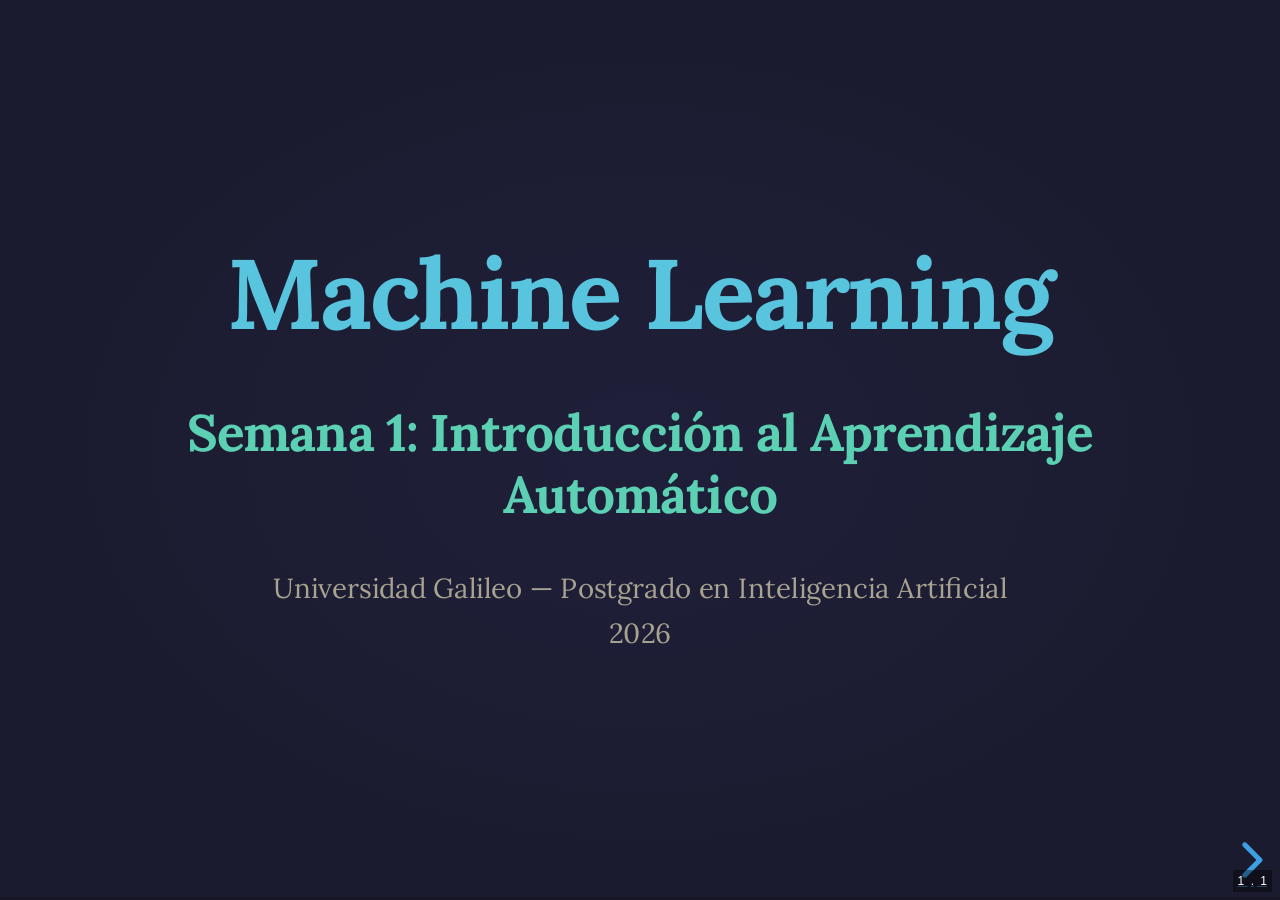
==== index.html @ 1c2873c1 "nuevos contenidos de redes neuronales" ====
<!DOCTYPE html>
<html lang="es">
<head>
  <meta charset="utf-8">
  <meta name="viewport" content="width=device-width, initial-scale=1.0">
  <title>Machine Learning — Curso Completo (Semanas 1-6)</title>

  <!-- Reveal.js -->
  <link rel="stylesheet" href="lib/reveal.js/dist/reveal.css">
  <link rel="stylesheet" href="lib/reveal.js/dist/theme/black.css" id="theme">
  <link rel="stylesheet" href="lib/reveal.js/plugin/highlight/monokai.css">

  <!-- KaTeX -->
  <link rel="stylesheet" href="lib/katex/katex.min.css">

  <!-- Custom 3B1B Theme -->
  <link rel="stylesheet" href="css/theme-3b1b.css">

  <!-- Plotly.js -->
  <script src="lib/plotly.min.js"></script>
</head>
<body>

<button class="nav-home-btn" id="nav-home-btn" title="Ir al inicio">&#8962;</button>

<div class="reveal">
<div class="slides">

<!-- ============================================================
     SECCION 0: PORTADA Y BIENVENIDA
     ============================================================ -->

<section>
  <section data-transition="fade">
    <h1 style="font-size:2.5em;">Machine Learning</h1>
    <h3 style="color: var(--c-teal);">Semana 1: Introducción al Aprendizaje Automático</h3>
    <p style="margin-top: 1.5em; color: var(--c-text-dim); font-size: 0.7em;">
      Universidad Galileo &mdash; Postgrado en Inteligencia Artificial<br>
      2026
    </p>
    <aside class="notes">
      Bienvenida al curso. Presentarse, mencionar estructura del curso.
    </aside>
  </section>

  <!-- Índice Navegable -->
  <section data-transition="fade">
    <h3>Índice del Curso</h3>
    <div class="toc-grid">
      <div class="toc-column">
        <h4 style="color: var(--c-blue); font-size: 0.75em; margin-bottom: 0.3em;">Semana 1</h4>
        <a class="toc-item" onclick="Reveal.slide(0, 0)"><span class="toc-num">0</span>Portada y Bienvenida</a>
        <a class="toc-item" onclick="Reveal.slide(1, 0)"><span class="toc-num">1</span>Aplicaciones de ML</a>
        <a class="toc-item" onclick="Reveal.slide(2, 0)"><span class="toc-num">2</span>Motivación</a>
        <a class="toc-item" onclick="Reveal.slide(3, 0)"><span class="toc-num">3</span>¿Qué es Machine Learning?</a>
        <a class="toc-item" onclick="Reveal.slide(4, 0)"><span class="toc-num">4</span>Aprendizaje Supervisado</a>
        <a class="toc-item" onclick="Reveal.slide(5, 0)"><span class="toc-num">5</span>Aprendizaje No Supervisado</a>
        <a class="toc-item" onclick="Reveal.slide(6, 0)"><span class="toc-num">6</span>Regresión Lineal (1 Variable)</a>
        <a class="toc-item" onclick="Reveal.slide(7, 0)"><span class="toc-num">7</span>Representación del Modelo</a>
        <a class="toc-item" onclick="Reveal.slide(8, 0)"><span class="toc-num">8</span>Función de Costo</a>
        <a class="toc-item" onclick="Reveal.slide(9, 0)"><span class="toc-num">9</span>Repaso: Cálculo Multivariable</a>
        <a class="toc-item" onclick="Reveal.slide(10, 0)"><span class="toc-num">10</span>Gradient Descent</a>
        <a class="toc-item" onclick="Reveal.slide(11, 0)"><span class="toc-num">11</span>Resumen Semana 1</a>
      </div>
      <div class="toc-column">
        <h4 style="color: var(--c-orange); font-size: 0.75em; margin-bottom: 0.3em;">Semana 2</h4>
        <a class="toc-item" onclick="Reveal.slide(12, 0)"><span class="toc-num">12</span>Portada Semana 2</a>
        <a class="toc-item" onclick="Reveal.slide(13, 0)"><span class="toc-num">13</span>Regresión Múltiple</a>
        <a class="toc-item" onclick="Reveal.slide(14, 0)"><span class="toc-num">14</span>Función de Costo (nD)</a>
        <a class="toc-item" onclick="Reveal.slide(15, 0)"><span class="toc-num">15</span>Vectorización</a>
        <a class="toc-item" onclick="Reveal.slide(16, 0)"><span class="toc-num">16</span>GD Multivariable</a>
        <a class="toc-item" onclick="Reveal.slide(17, 0)"><span class="toc-num">17</span>Feature Scaling</a>
        <a class="toc-item" onclick="Reveal.slide(18, 0)"><span class="toc-num">18</span>Feature Engineering + Polinomial</a>
        <a class="toc-item" onclick="Reveal.slide(19, 0)"><span class="toc-num">19</span>Resumen Semana 2</a>
      </div>
      <div class="toc-column">
        <h4 style="color: var(--c-green); font-size: 0.75em; margin-bottom: 0.3em;">Semana 3</h4>
        <a class="toc-item" onclick="Reveal.slide(20, 0)"><span class="toc-num">20</span>Portada Semana 3</a>
        <a class="toc-item" onclick="Reveal.slide(21, 0)"><span class="toc-num">21</span>Intro Clasificación</a>
        <a class="toc-item" onclick="Reveal.slide(22, 0)"><span class="toc-num">22</span>K-Nearest Neighbors</a>
        <a class="toc-item" onclick="Reveal.slide(23, 0)"><span class="toc-num">23</span>Regresión Logística</a>
        <a class="toc-item" onclick="Reveal.slide(24, 0)"><span class="toc-num">24</span>Frontera de Decisión</a>
        <a class="toc-item" onclick="Reveal.slide(25, 0)"><span class="toc-num">25</span>Costo Logístico</a>
        <a class="toc-item" onclick="Reveal.slide(26, 0)"><span class="toc-num">26</span>GD Logístico</a>
        <a class="toc-item" onclick="Reveal.slide(27, 0)"><span class="toc-num">27</span>Overfitting y Regularización</a>
        <a class="toc-item" onclick="Reveal.slide(28, 0)"><span class="toc-num">28</span>Clasificación Múltiple</a>
        <a class="toc-item" onclick="Reveal.slide(29, 0)"><span class="toc-num">29</span>Resumen Semana 3</a>
      </div>
      <div class="toc-column">
        <h4 style="color: var(--c-purple); font-size: 0.75em; margin-bottom: 0.3em;">Semana 4</h4>
        <a class="toc-item" onclick="Reveal.slide(30, 0)"><span class="toc-num">30</span>Portada Semana 4</a>
        <a class="toc-item" onclick="Reveal.slide(31, 0)"><span class="toc-num">31</span>Árboles de Decisión</a>
        <a class="toc-item" onclick="Reveal.slide(32, 0)"><span class="toc-num">32</span>Regression Trees</a>
        <a class="toc-item" onclick="Reveal.slide(33, 0)"><span class="toc-num">33</span>Ensembles y Bootstrap</a>
        <a class="toc-item" onclick="Reveal.slide(34, 0)"><span class="toc-num">34</span>Random Forest</a>
        <a class="toc-item" onclick="Reveal.slide(35, 0)"><span class="toc-num">35</span>Boosting y XGBoost</a>
        <a class="toc-item" onclick="Reveal.slide(36, 0)"><span class="toc-num">36</span>Resumen Semana 4</a>
      </div>
      <div class="toc-column">
        <h4 style="color: var(--c-teal); font-size: 0.75em; margin-bottom: 0.3em;">Semana 5</h4>
        <a class="toc-item" onclick="Reveal.slide(37, 0)"><span class="toc-num">37</span>Portada Semana 5</a>
        <a class="toc-item" onclick="Reveal.slide(38, 0)"><span class="toc-num">38</span>Neuronas y el Cerebro</a>
        <a class="toc-item" onclick="Reveal.slide(39, 0)"><span class="toc-num">39</span>Ejemplo: Predicción de Demanda</a>
        <a class="toc-item" onclick="Reveal.slide(40, 0)"><span class="toc-num">40</span>Reconocimiento de Imágenes</a>
        <a class="toc-item" onclick="Reveal.slide(41, 0)"><span class="toc-num">41</span>El Modelo: la Capa</a>
        <a class="toc-item" onclick="Reveal.slide(42, 0)"><span class="toc-num">42</span>Forward Propagation</a>
        <a class="toc-item" onclick="Reveal.slide(43, 0)"><span class="toc-num">43</span>TensorFlow (Inferencia)</a>
        <a class="toc-item" onclick="Reveal.slide(44, 0)"><span class="toc-num">44</span>PyTorch (Inferencia)</a>
        <a class="toc-item" onclick="Reveal.slide(45, 0)"><span class="toc-num">45</span>Forward Prop desde Cero</a>
        <a class="toc-item" onclick="Reveal.slide(46, 0)"><span class="toc-num">46</span>Vectorización</a>
        <a class="toc-item" onclick="Reveal.slide(47, 0)"><span class="toc-num">47</span>Especulaciones sobre AGI</a>
        <a class="toc-item" onclick="Reveal.slide(48, 0)"><span class="toc-num">48</span>Resumen Semana 5</a>
      </div>
      <div class="toc-column">
        <h4 style="color: var(--c-pink); font-size: 0.75em; margin-bottom: 0.3em;">Semana 6</h4>
        <a class="toc-item" onclick="Reveal.slide(49, 0)"><span class="toc-num">49</span>Portada Semana 6</a>
        <a class="toc-item" onclick="Reveal.slide(50, 0)"><span class="toc-num">50</span>Entrenamiento en TensorFlow</a>
        <a class="toc-item" onclick="Reveal.slide(51, 0)"><span class="toc-num">51</span>Funciones de Activación</a>
        <a class="toc-item" onclick="Reveal.slide(52, 0)"><span class="toc-num">52</span>Multiclase y Softmax</a>
        <a class="toc-item" onclick="Reveal.slide(53, 0)"><span class="toc-num">53</span>Multi-etiqueta (opcional)</a>
        <a class="toc-item" onclick="Reveal.slide(54, 0)"><span class="toc-num">54</span>Optimización: Adam</a>
        <a class="toc-item" onclick="Reveal.slide(55, 0)"><span class="toc-num">55</span>Otros Tipos de Capas</a>
        <a class="toc-item" onclick="Reveal.slide(56, 0)"><span class="toc-num">56</span>Resumen Semana 6</a>
      </div>
    </div>
    <p style="font-size: 0.5em; color: var(--c-text-dim); margin-top: 0.5em; text-align: center;">Click en cualquier sección para navegar directamente</p>
  </section>

  <section data-transition="fade">
    <h2>Bienvenida y Logística</h2>
    <ul>
      <li class="fragment fade-up"><strong>Política de integridad académica</strong> &mdash; el plagio y la copia tienen penalización severa</li>
      <li class="fragment fade-up"><strong>Libro recomendado:</strong> <em>Deep Learning</em> (Goodfellow, Bengio, Courville)</li>
      <li class="fragment fade-up"><strong>Habilidad clave:</strong> aprender a leer papers de investigación</li>
      <li class="fragment fade-up"><strong>Herramienta:</strong> todos los labs se realizan en <code>Jupyter Notebooks</code></li>
    </ul>
    <aside class="notes">
      Enfatizar la importancia de la integridad académica.
      El libro esta disponible gratis online: deeplearningbook.org
      Leer papers es una habilidad que se desarrolla con práctica.
    </aside>
  </section>

  <section data-transition="fade">
    <h2>Herramientas del Curso</h2>
    <div class="app-grid">
      <div class="app-card fragment fade-up">
        <img src="img/Clase_01_02_Tools_slide02_img01.png" alt="Python" style="max-height: 60px; border-radius: 6px;">
        <div><strong>Python</strong></div>
        <div class="label">Lenguaje principal</div>
      </div>
      <div class="app-card fragment fade-up">
        <img src="img/Clase_01_02_Tools_slide08_img01.png" alt="NumPy" style="max-height: 60px; border-radius: 6px; background: rgba(255,255,255,0.95); padding: 0.15em;">
        <div><strong>NumPy</strong></div>
        <div class="label">Cómputo numérico</div>
      </div>
      <div class="app-card fragment fade-up">
        <img src="img/Clase_01_02_Tools_slide09_img01.png" alt="Pandas" style="max-height: 60px; border-radius: 6px; background: rgba(255,255,255,0.95); padding: 0.15em;">
        <div><strong>Pandas</strong></div>
        <div class="label">Manipulación de datos</div>
      </div>
      <div class="app-card fragment fade-up">
        <img src="img/Clase_01_02_Tools_slide10_img01.png" alt="Matplotlib" style="max-height: 60px; border-radius: 6px; background: rgba(255,255,255,0.95); padding: 0.15em;">
        <div><strong>Matplotlib</strong></div>
        <div class="label">Visualización</div>
      </div>
      <div class="app-card fragment fade-up">
        <img src="img/Clase_01_02_Tools_slide11_img01.png" alt="Scikit-learn" style="max-height: 60px; border-radius: 6px; background: rgba(255,255,255,0.95); padding: 0.15em;">
        <div><strong>Scikit-learn</strong></div>
        <div class="label">Algoritmos de ML</div>
      </div>
      <div class="app-card fragment fade-up">
        <img src="img/Clase_01_02_Tools_slide04_img01.png" alt="Jupyter" style="max-height: 60px; border-radius: 6px; background: rgba(255,255,255,0.95); padding: 0.15em;">
        <div><strong>Jupyter</strong></div>
        <div class="label">Notebooks interactivos</div>
      </div>
    </div>
    <div class="fragment fade-up" style="display: flex; justify-content: center; gap: 1.5em; margin-top: 0.5em; align-items: center;">
      <div style="text-align: center;">
        <img src="img/Clase_01_02_Tools_slide12_img01.png" alt="TensorFlow" style="max-height: 45px; background: rgba(255,255,255,0.95); padding: 0.15em; border-radius: 6px;">
      </div>
      <div style="text-align: center;">
        <img src="img/Clase_01_02_Tools_slide13_img01.png" alt="PyTorch" style="max-height: 35px; background: rgba(255,255,255,0.95); padding: 0.15em; border-radius: 6px;">
      </div>
      <div style="text-align: center;">
        <img src="img/Clase_01_02_Tools_slide14_img01.png" alt="Git" style="max-height: 40px; background: rgba(255,255,255,0.95); padding: 0.15em; border-radius: 6px;">
      </div>
      <div style="text-align: center;">
        <img src="img/Clase_01_02_Tools_slide15_img01.png" alt="GitHub" style="max-height: 35px; background: rgba(255,255,255,0.95); padding: 0.15em; border-radius: 6px;">
      </div>
      <span style="font-size: 0.6em; color: var(--c-text-dim);">&mdash; se verán en detalle en labs</span>
    </div>
    <aside class="notes">
      Fuente: Clase_01_02_Tools.pptx. Breve overview, cada herramienta
      se explorara con mas detalle en los notebooks de practica.
    </aside>
  </section>
</section>

<!-- ============================================================
     SECCION 1: APLICACIONES DE ML
     ============================================================ -->

<section>
  <section data-transition="fade">
    <div class="section-title">
      <h2>Aplicaciones de Machine Learning</h2>
      <p style="color: var(--c-text-dim); font-size: 0.7em;">ML esta en todas partes</p>
    </div>
  </section>

  <section data-transition="fade">
    <h2>Todos los Días Usamos ML</h2>
    <div style="display: flex; justify-content: center; gap: 0.6em; flex-wrap: wrap; margin: 0.3em 0;">
      <div style="text-align: center; flex: 0 1 170px;" class="fragment fade-up">
        <img src="img/Clase_01_01_slide04_img01.png" alt="Netflix Recommends"
             style="max-width: 170px; border-radius: 8px;">
        <p style="font-size: 0.5em; color: var(--c-text-dim);">Recomendaciones</p>
      </div>
      <div style="text-align: center; flex: 0 1 170px;" class="fragment fade-up">
        <img src="img/Clase_01_01_slide04_img03.png" alt="ChatGPT"
             style="max-width: 140px; border-radius: 8px;">
        <p style="font-size: 0.5em; color: var(--c-text-dim);">IA Generativa</p>
      </div>
      <div style="text-align: center; flex: 0 1 150px;" class="fragment fade-up">
        <img src="img/Clase_01_01_slide04_img04.png" alt="Face Recognition"
             style="max-width: 120px; border-radius: 8px;">
        <p style="font-size: 0.5em; color: var(--c-text-dim);">Reconocimiento facial</p>
      </div>
      <div style="text-align: center; flex: 0 1 170px;" class="fragment fade-up">
        <img src="img/Clase_01_01_slide04_img05.png" alt="Google Assistant"
             style="max-width: 170px; border-radius: 8px; background: rgba(255,255,255,0.95); padding: 0.2em;">
        <p style="font-size: 0.5em; color: var(--c-text-dim);">Asistentes de voz</p>
      </div>
    </div>
    <p class="fragment fade-up" style="font-size: 0.7em; text-align: center; color: var(--c-text-dim);">
      ML está en el correo, el teléfono, las redes sociales, el streaming...
    </p>
  </section>

  <section data-transition="fade">
    <h2>Ejemplos: Robótica, Spam y Recomendación</h2>
    <div style="display: flex; justify-content: center; gap: 1.2em; margin: 0.4em 0;">
      <div style="text-align: center; width: 180px;" class="fragment fade-up">
        <img src="img/Clase_01_01_slide06_img01.png" alt="ASIMO Robot"
             style="max-width: 160px; border-radius: 8px; display: block; margin: 0 auto;">
        <p style="font-size: 0.6em; color: var(--c-blue); margin-top: 0.3em;"><strong>Robótica</strong></p>
      </div>
      <div style="text-align: center; width: 180px;" class="fragment fade-up">
        <img src="img/Clase_01_01_slide06_img04.png" alt="Gmail spam"
             style="max-width: 160px; border-radius: 8px; display: block; margin: 0 auto;">
        <p style="font-size: 0.6em; color: var(--c-red); margin-top: 0.3em;"><strong>Detección de spam</strong></p>
      </div>
      <div style="text-align: center; width: 220px;" class="fragment fade-up">
        <div style="display: flex; gap: 0.4em; justify-content: center;">
          <img src="img/Clase_01_01_slide06_img02.png" alt="Amazon recommendations"
               style="max-width: 110px; border-radius: 6px; background: rgba(255,255,255,0.95); padding: 0.2em;">
          <img src="img/Clase_01_01_slide06_img03.png" alt="Netflix recommendations"
               style="max-width: 110px; border-radius: 6px;">
        </div>
        <p style="font-size: 0.6em; color: var(--c-orange); margin-top: 0.3em;"><strong>Recomendación</strong></p>
      </div>
    </div>
  </section>

  <section data-transition="fade">
    <h2>Computer Vision</h2>
    <div style="display: flex; justify-content: center; gap: 0.6em; flex-wrap: wrap; margin: 0.3em 0;">
      <div style="text-align: center; flex: 0 1 200px;" class="fragment fade-up">
        <img src="img/Clase_01_01_slide07_img01.png" alt="Face detection"
             style="max-width: 200px; border-radius: 8px;">
        <p style="font-size: 0.5em; color: var(--c-blue);">Detección de rostros</p>
      </div>
      <div style="text-align: center; flex: 0 1 200px;" class="fragment fade-up">
        <img src="img/Clase_01_01_slide07_img02.png" alt="Medical imaging"
             style="max-width: 200px; border-radius: 8px;">
        <p style="font-size: 0.5em; color: var(--c-green);">Imágenes médicas</p>
      </div>
      <div style="text-align: center; flex: 0 1 180px;" class="fragment fade-up">
        <img src="img/Clase_01_01_slide07_img03.png" alt="Object detection"
             style="max-width: 180px; border-radius: 8px;">
        <p style="font-size: 0.5em; color: var(--c-orange);">Detección de objetos</p>
      </div>
      <div style="text-align: center; flex: 0 1 180px;" class="fragment fade-up">
        <img src="img/Clase_01_01_slide07_img04.png" alt="Gun detection"
             style="max-width: 180px; border-radius: 8px;">
        <p style="font-size: 0.5em; color: var(--c-red);">Detección de armas</p>
      </div>
    </div>
  </section>

  <section data-transition="fade">
    <h2>Juegos e IA</h2>
    <div class="columns" style="align-items: center;">
      <div style="flex: 1; text-align: center;" class="fragment fade-up">
        <img src="img/Clase_01_01_slide08_img01.png" alt="AlphaGo"
             style="max-width: 250px; border-radius: 8px; background: rgba(255,255,255,0.95); padding: 0.2em;">
        <p style="font-size: 0.55em; color: var(--c-blue);"><strong>AlphaGo</strong> venció al campeón mundial de Go</p>
      </div>
      <div style="flex: 1; text-align: center;" class="fragment fade-up">
        <img src="img/Clase_01_01_slide08_img02.png" alt="DOTA 2 AI"
             style="max-width: 250px; border-radius: 8px;">
        <p style="font-size: 0.55em; color: var(--c-orange);"><strong>OpenAI</strong> venció a jugadores profesionales de DOTA 2</p>
      </div>
    </div>
  </section>

  <section data-transition="fade">
    <h2>NLP y Asistentes</h2>
    <div class="columns" style="align-items: center;">
      <div style="flex: 1; text-align: center;" class="fragment fade-up">
        <img src="img/Clase_01_01_slide08_img03.png" alt="Siri"
             style="max-width: 160px; border-radius: 8px;">
        <p style="font-size: 0.55em; color: var(--c-purple);"><strong>Siri</strong> &mdash; Asistente de voz</p>
      </div>
      <div style="flex: 1; text-align: center;" class="fragment fade-up">
        <img src="img/Clase_01_01_slide08_img04.png" alt="Google Translate"
             style="max-width: 200px; border-radius: 8px;">
        <p style="font-size: 0.55em; color: var(--c-green);"><strong>Google Translate</strong> &mdash; Traducción en tiempo real</p>
      </div>
    </div>
  </section>

  <section data-transition="fade">
    <h2>IA Generativa</h2>
    <div class="columns" style="align-items: center;">
      <div style="flex: 1; text-align: center;" class="fragment fade-up">
        <img src="img/Clase_01_01_slide09_img03.png" alt="ChatGPT"
             style="max-width: 200px; border-radius: 8px;">
        <p style="font-size: 0.55em; color: var(--c-teal);"><strong>ChatGPT</strong> &mdash; Generación de texto</p>
      </div>
      <div style="flex: 1; text-align: center;" class="fragment fade-up">
        <img src="img/Clase_01_01_slide09_img01.png" alt="Generación de imágenes"
             style="max-width: 180px; border-radius: 8px;">
        <p style="font-size: 0.55em; color: var(--c-orange);">Generación de imágenes</p>
      </div>
      <div style="flex: 1; text-align: center;" class="fragment fade-up">
        <svg width="180" height="160" viewBox="0 0 180 160" xmlns="http://www.w3.org/2000/svg">
          <!-- Usuario -->
          <circle cx="30" cy="80" r="16" fill="none" stroke="#58C4DD" stroke-width="2"/>
          <line x1="30" y1="96" x2="30" y2="125" stroke="#58C4DD" stroke-width="2"/>
          <line x1="30" y1="105" x2="15" y2="115" stroke="#58C4DD" stroke-width="2"/>
          <line x1="30" y1="105" x2="45" y2="115" stroke="#58C4DD" stroke-width="2"/>
          <text x="30" y="145" text-anchor="middle" fill="#58C4DD" font-size="10">Usuario</text>
          <!-- Flecha ida -->
          <line x1="50" y1="75" x2="75" y2="75" stroke="#83C167" stroke-width="2"/>
          <polygon points="75,71 83,75 75,79" fill="#83C167"/>
          <text x="67" y="68" text-anchor="middle" fill="#83C167" font-size="8">prompt</text>
          <!-- Agente central -->
          <rect x="85" y="45" width="60" height="35" rx="8" fill="none" stroke="#FFFF00" stroke-width="2"/>
          <text x="115" y="58" text-anchor="middle" fill="#FFFF00" font-size="10" font-weight="bold">Agente</text>
          <text x="115" y="72" text-anchor="middle" fill="#FFFF00" font-size="9">IA</text>
          <!-- Flecha vuelta -->
          <line x1="83" y1="90" x2="50" y2="90" stroke="#FC6255" stroke-width="2"/>
          <polygon points="50,86 42,90 50,94" fill="#FC6255"/>
          <text x="67" y="103" text-anchor="middle" fill="#FC6255" font-size="8">respuesta</text>
          <!-- Herramientas -->
          <line x1="145" y1="62" x2="160" y2="45" stroke="#ece6d0" stroke-width="1.5" stroke-dasharray="4"/>
          <rect x="150" y="28" width="28" height="18" rx="4" fill="none" stroke="#83C167" stroke-width="1.5"/>
          <text x="164" y="40" text-anchor="middle" fill="#83C167" font-size="7">Web</text>
          <line x1="145" y1="62" x2="165" y2="62" stroke="#ece6d0" stroke-width="1.5" stroke-dasharray="4"/>
          <rect x="155" y="53" width="24" height="18" rx="4" fill="none" stroke="#58C4DD" stroke-width="1.5"/>
          <text x="167" y="65" text-anchor="middle" fill="#58C4DD" font-size="7">API</text>
          <line x1="140" y1="80" x2="160" y2="95" stroke="#ece6d0" stroke-width="1.5" stroke-dasharray="4"/>
          <rect x="148" y="88" width="30" height="18" rx="4" fill="none" stroke="#FC6255" stroke-width="1.5"/>
          <text x="163" y="100" text-anchor="middle" fill="#FC6255" font-size="7">Code</text>
          <!-- Loop -->
          <path d="M 115,82 L 115,115 Q 115,125 105,125 L 95,125 Q 85,125 85,115 L 85,82" fill="none" stroke="#FFFF00" stroke-width="1.5" stroke-dasharray="4"/>
          <polygon points="83,85 85,80 87,85" fill="#FFFF00"/>
          <text x="100" y="135" text-anchor="middle" fill="#ece6d0" font-size="7" opacity="0.7">razonamiento</text>
        </svg>
        <p style="font-size: 0.55em; color: var(--c-yellow);">Asistentes y Agentes</p>
      </div>
    </div>
    <p class="fragment fade-up" style="font-size: 0.65em; text-align: center; color: var(--c-text-dim);">
      Modelos que crean contenido nuevo, razonan y ejecutan tareas de forma autónoma
    </p>
  </section>

  <section data-transition="fade">
    <h2>Vehículos Autónomos</h2>
    <div class="columns" style="align-items: center;">
      <div style="flex: 1; text-align: center;" class="fragment fade-up">
        <img src="img/Clase_01_01_slide10_img01.png" alt="Tesla"
             style="max-width: 280px; border-radius: 8px;">
      </div>
      <div style="flex: 1; text-align: center;" class="fragment fade-up">
        <img src="img/Clase_01_01_slide10_img02.png" alt="Self-driving vision"
             style="max-width: 280px; border-radius: 8px;">
      </div>
    </div>
    <p class="fragment fade-up" style="font-size: 0.7em; text-align: center;">
      Percepción del entorno, decisiones en tiempo real, predicción de movimiento
    </p>
    <div class="fragment fade-up" style="display: flex; justify-content: center; gap: 0.5em; margin-top: 0.3em;">
      <img src="img/Clase_01_01_slide24_img01.png" alt="Self-driving view 1"
           style="max-width: 200px; border-radius: 6px;">
      <img src="img/Clase_01_01_slide24_img02.png" alt="Self-driving view 2"
           style="max-width: 200px; border-radius: 6px;">
    </div>
  </section>

  <section data-transition="fade">
    <h2>Análisis de Datos</h2>
    <div style="display: flex; justify-content: center; gap: 0.6em; flex-wrap: wrap; margin: 0.3em 0;">
      <div style="text-align: center; flex: 0 1 200px;" class="fragment fade-up">
        <img src="img/Clase_01_01_slide11_img01.png" alt="Regression"
             style="max-width: 190px; border-radius: 8px; background: rgba(255,255,255,0.95); padding: 0.2em;">
        <p style="font-size: 0.5em; color: var(--c-blue);">Regresión</p>
      </div>
      <div style="text-align: center; flex: 0 1 200px;" class="fragment fade-up">
        <img src="img/Clase_01_01_slide11_img02.png" alt="Iris classification"
             style="max-width: 140px; border-radius: 8px; background: rgba(255,255,255,0.95); padding: 0.2em;">
        <img src="img/Clase_01_01_slide11_img03.png" alt="Iris petal sepal"
             style="max-width: 90px; border-radius: 8px; background: rgba(255,255,255,0.95); padding: 0.2em; margin-left: 0.2em;">
        <p style="font-size: 0.5em; color: var(--c-green);">Clasificación (Iris)</p>
      </div>
      <div style="text-align: center; flex: 0 1 200px;" class="fragment fade-up">
        <img src="img/Clase_01_01_slide11_img04.png" alt="Clustering"
             style="max-width: 190px; border-radius: 8px; background: rgba(255,255,255,0.95); padding: 0.2em;">
        <p style="font-size: 0.5em; color: var(--c-orange);">Clustering</p>
      </div>
    </div>
  </section>

  <section data-transition="fade">
    <h2>¿Por qué ahora?</h2>
    <div style="text-align: center;">
      <!-- SVG: Three pillars converging -->
      <svg viewBox="0 0 600 280" style="width: 100%; max-width: 650px;">
        <defs>
          <marker id="arr-why" markerWidth="8" markerHeight="6" refX="8" refY="3" orient="auto"><polygon points="0 0, 8 3, 0 6" fill="#FFFF00"/></marker>
        </defs>
        <!-- Pillar 1: Data -->
        <g class="fragment fade-up">
          <rect x="30" y="30" width="150" height="150" rx="12" fill="rgba(88,196,221,0.08)" stroke="#58C4DD" stroke-width="2"/>
          <!-- Data bars icon -->
          <rect x="60" y="80" width="15" height="50" rx="2" fill="rgba(88,196,221,0.5)"/>
          <rect x="80" y="60" width="15" height="70" rx="2" fill="rgba(88,196,221,0.6)"/>
          <rect x="100" y="45" width="15" height="85" rx="2" fill="rgba(88,196,221,0.7)"/>
          <rect x="120" y="55" width="15" height="75" rx="2" fill="rgba(88,196,221,0.8)"/>
          <rect x="140" y="40" width="15" height="90" rx="2" fill="#58C4DD"/>
          <text x="105" y="155" text-anchor="middle" fill="#58C4DD" font-size="16" font-family="Fira Code" font-weight="bold">Datos</text>
          <text x="105" y="172" text-anchor="middle" fill="#a8a290" font-size="9" font-family="Fira Code">Big Data, IoT, sensores</text>
        </g>
        <!-- Pillar 2: Algorithms -->
        <g class="fragment fade-up">
          <rect x="225" y="30" width="150" height="150" rx="12" fill="rgba(131,193,103,0.08)" stroke="#83C167" stroke-width="2"/>
          <!-- Neural network icon -->
          <circle cx="270" cy="65" r="6" fill="#83C167" opacity="0.5"/>
          <circle cx="270" cy="95" r="6" fill="#83C167" opacity="0.5"/>
          <circle cx="270" cy="125" r="6" fill="#83C167" opacity="0.5"/>
          <circle cx="310" cy="80" r="7" fill="#83C167" opacity="0.7"/>
          <circle cx="310" cy="110" r="7" fill="#83C167" opacity="0.7"/>
          <circle cx="350" cy="95" r="8" fill="#83C167"/>
          <line x1="276" y1="65" x2="303" y2="80" stroke="#83C167" stroke-width="1" opacity="0.4"/>
          <line x1="276" y1="65" x2="303" y2="110" stroke="#83C167" stroke-width="1" opacity="0.4"/>
          <line x1="276" y1="95" x2="303" y2="80" stroke="#83C167" stroke-width="1" opacity="0.4"/>
          <line x1="276" y1="95" x2="303" y2="110" stroke="#83C167" stroke-width="1" opacity="0.4"/>
          <line x1="276" y1="125" x2="303" y2="80" stroke="#83C167" stroke-width="1" opacity="0.4"/>
          <line x1="276" y1="125" x2="303" y2="110" stroke="#83C167" stroke-width="1" opacity="0.4"/>
          <line x1="317" y1="80" x2="342" y2="95" stroke="#83C167" stroke-width="1" opacity="0.5"/>
          <line x1="317" y1="110" x2="342" y2="95" stroke="#83C167" stroke-width="1" opacity="0.5"/>
          <text x="300" y="155" text-anchor="middle" fill="#83C167" font-size="16" font-family="Fira Code" font-weight="bold">Algoritmos</text>
          <text x="300" y="172" text-anchor="middle" fill="#a8a290" font-size="9" font-family="Fira Code">Deep Learning, Transformers</text>
        </g>
        <!-- Pillar 3: Compute -->
        <g class="fragment fade-up">
          <rect x="420" y="30" width="150" height="150" rx="12" fill="rgba(255,134,47,0.08)" stroke="#FF862F" stroke-width="2"/>
          <!-- GPU chip icon -->
          <rect x="465" y="55" width="60" height="60" rx="5" fill="rgba(255,134,47,0.15)" stroke="#FF862F" stroke-width="1.5"/>
          <rect x="475" y="65" width="15" height="15" rx="2" fill="#FF862F" opacity="0.6"/>
          <rect x="495" y="65" width="15" height="15" rx="2" fill="#FF862F" opacity="0.7"/>
          <rect x="475" y="85" width="15" height="15" rx="2" fill="#FF862F" opacity="0.8"/>
          <rect x="495" y="85" width="15" height="15" rx="2" fill="#FF862F" opacity="0.9"/>
          <!-- Pins -->
          <line x1="475" y1="118" x2="475" y2="128" stroke="#FF862F" stroke-width="1.5"/>
          <line x1="485" y1="118" x2="485" y2="128" stroke="#FF862F" stroke-width="1.5"/>
          <line x1="495" y1="118" x2="495" y2="128" stroke="#FF862F" stroke-width="1.5"/>
          <line x1="505" y1="118" x2="505" y2="128" stroke="#FF862F" stroke-width="1.5"/>
          <text x="495" y="155" text-anchor="middle" fill="#FF862F" font-size="16" font-family="Fira Code" font-weight="bold">Cómputo</text>
          <text x="495" y="172" text-anchor="middle" fill="#a8a290" font-size="9" font-family="Fira Code">GPUs, TPUs, Cloud</text>
        </g>
        <!-- Converging arrows to ML -->
        <g class="fragment fade-up">
          <line x1="105" y1="185" x2="255" y2="240" stroke="#FFFF00" stroke-width="2" marker-end="url(#arr-why)"/>
          <line x1="300" y1="185" x2="300" y2="235" stroke="#FFFF00" stroke-width="2" marker-end="url(#arr-why)"/>
          <line x1="495" y1="185" x2="345" y2="240" stroke="#FFFF00" stroke-width="2" marker-end="url(#arr-why)"/>
          <!-- ML result -->
          <rect x="235" y="243" width="130" height="32" rx="8" fill="rgba(255,255,0,0.08)" stroke="#FFFF00" stroke-width="2"/>
          <text x="300" y="264" text-anchor="middle" fill="#FFFF00" font-size="14" font-family="Fira Code" font-weight="bold">Revolución ML</text>
        </g>
      </svg>
    </div>
  </section>

  <!-- "Más Aplicaciones" replaced by image-based slides above -->
</section>

<!-- ============================================================
     SECCION 2: MOTIVACION - POR QUE ML?
     ============================================================ -->

<section>
  <section data-transition="fade">
    <div class="section-title">
      <h2>Motivación</h2>
      <p style="color: var(--c-text-dim); font-size: 0.7em;">¿Por qué necesitamos Machine Learning?</p>
    </div>
  </section>

  <section data-transition="fade">
    <h2>El Problema con Reglas y Lógica</h2>
    <p style="font-size: 0.78em;">
      Muchos problemas son <strong>muy difíciles o imposibles</strong> de resolver
      con programación tradicional (reglas y algoritmos explícitos).
    </p>
    <div class="fragment fade-up" style="margin-top: 0.3em;">
      <p style="font-size: 0.72em; color: var(--c-text-dim); text-align: center;">
        ¿Cómo explicamos qué es una <strong>camisa</strong>? ¿Y su diferencia con <strong>zapatos</strong>?
      </p>
    </div>
    <div class="fragment fade-up" style="display: flex; justify-content: center; gap: 0.8em; flex-wrap: wrap; margin: 0.3em 0;">
      <div style="text-align: center;">
        <img src="img/Clase_01_01_slide13_img01.png" alt="Camisa 1"
             style="max-width: 100px; border-radius: 6px; background: rgba(255,255,255,0.95); padding: 0.2em;">
      </div>
      <div style="text-align: center;">
        <img src="img/Clase_01_01_slide13_img02.png" alt="Camisa 2"
             style="max-width: 100px; border-radius: 6px; background: rgba(255,255,255,0.95); padding: 0.2em;">
      </div>
      <div style="text-align: center;">
        <img src="img/Clase_01_01_slide13_img03.png" alt="Camisa 3"
             style="max-width: 100px; border-radius: 6px; background: rgba(255,255,255,0.95); padding: 0.2em;">
      </div>
      <div style="text-align: center;">
        <img src="img/Clase_01_01_slide14_img01.png" alt="Camisa 4"
             style="max-width: 100px; border-radius: 6px; background: rgba(255,255,255,0.95); padding: 0.2em;">
      </div>
      <div style="text-align: center;">
        <img src="img/Clase_01_01_slide14_img04.png" alt="Zapato 1"
             style="max-width: 120px; border-radius: 6px; background: rgba(255,255,255,0.95); padding: 0.2em;">
      </div>
      <div style="text-align: center;">
        <img src="img/Clase_01_01_slide14_img05.png" alt="Zapato 2"
             style="max-width: 120px; border-radius: 6px; background: rgba(255,255,255,0.95); padding: 0.2em;">
      </div>
    </div>
    <p class="fragment fade-up" style="font-size: 0.7em; color: var(--c-yellow); text-align: center;">
      ¿Qué reglas definen cada prenda? ¿Cómo las escribimos en código?
    </p>
    <p class="fragment fade-up" style="font-size: 0.65em; color: var(--c-red); text-align: center;">
      Algo tan sencillo para una persona es <strong>muy complicado</strong> de definir con reglas
    </p>
  </section>

  <section data-transition="fade">
    <h2>Más Ejemplos: ¿Cómo Definir Reglas?</h2>
    <div class="columns" style="align-items: flex-start;">
      <div style="flex: 1; text-align: center;" class="fragment fade-up">
        <img src="img/Clase_01_01_slide15_img01.png" alt="Jirafas"
             style="max-width: 240px; border-radius: 8px; background: rgba(255,255,255,0.95); padding: 0.2em;">
        <p style="font-size: 0.6em; color: var(--c-orange);">Todos son <strong>jirafas</strong>, pero<br>¿qué reglas definen "jirafa"?</p>
      </div>
      <div style="flex: 1; text-align: center;" class="fragment fade-up">
        <img src="img/Clase_01_01_slide16_img01.png" alt="MNIST digits"
             style="max-width: 260px; border-radius: 8px;">
        <p style="font-size: 0.6em; color: var(--c-blue);">Dígitos escritos a mano<br>¿Qué hace que un "3" sea un "3"?</p>
      </div>
    </div>
    <p class="fragment fade-up" style="font-size: 0.78em; text-align: center; margin-top: 0.3em;">
      ¿Cómo escribimos <strong>reglas explícitas</strong> para estos problemas?<br>
      <span style="color: var(--c-red);">No podemos.</span> Son demasiado complejos.
    </p>
  </section>

  <section data-transition="fade">
    <h2>Para la Computadora: Solo Números</h2>
    <div class="columns" style="align-items: center;">
      <div style="flex: 1; text-align: center;" class="fragment fade-up">
        <img src="img/Clase_01_01_slide18_img01.png" alt="Zapato como píxeles"
             style="max-width: 240px; border-radius: 8px; background: rgba(255,255,255,0.95); padding: 0.3em;">
        <p style="font-size: 0.55em; color: var(--c-blue);">Imagen = matriz de píxeles</p>
      </div>
      <div style="flex: 1; text-align: center;" class="fragment fade-up">
        <img src="img/Clase_01_01_slide18_img02.png" alt="Imagen como números"
             style="max-width: 240px; border-radius: 8px; background: rgba(255,255,255,0.95); padding: 0.3em;">
        <p style="font-size: 0.55em; color: var(--c-orange);">Cada píxel = un número (0-255)</p>
      </div>
    </div>
    <p class="fragment fade-up" style="font-size: 0.72em; text-align: center; margin-top: 0.3em;">
      Para la computadora, una imagen es <strong>solo una colección de números</strong>
    </p>
    <div class="fragment fade-up" style="margin: 0.3em auto; padding: 0.4em; max-width: 550px; background: rgba(255,255,0,0.05); border-radius: 8px; border: 1px solid rgba(255,255,0,0.3); text-align: center;">
      <span style="color: var(--c-yellow); font-size: 0.7em;">¿Cómo escribimos reglas basadas en una colección de números?</span>
    </div>
  </section>

  <section data-transition="fade">
    <h2>Imágenes = Matrices de Números</h2>
    <div style="display: flex; justify-content: center; gap: 0.8em; flex-wrap: wrap; margin: 0.3em 0;">
      <div style="text-align: center;" class="fragment fade-up">
        <img src="img/Clase_01_01_slide19_img01.png" alt="Dígito 1 como matriz"
             style="max-width: 290px; border-radius: 8px; background: rgba(255,255,255,0.95); padding: 0.3em;">
        <p style="font-size: 0.5em; color: var(--c-blue);">Un "1" = matriz de valores 0.0 a 1.0</p>
      </div>
      <div style="text-align: center;" class="fragment fade-up">
        <img src="img/Clase_01_01_slide19_img02.png" alt="Dígito 0 como grid"
             style="max-width: 200px; border-radius: 8px; background: rgba(255,255,255,0.95); padding: 0.3em;">
        <p style="font-size: 0.5em; color: var(--c-red);">Un "0" = cuadrícula de valores</p>
      </div>
    </div>
    <div style="text-align: center; margin-top: 0.3em;" class="fragment fade-up">
      <img src="img/Clase_01_01_slide20_img01.png" alt="Imagen RGB = 3 canales"
           style="max-width: 350px; border-radius: 8px; background: rgba(255,255,255,0.95); padding: 0.3em;">
      <p style="font-size: 0.55em; color: var(--c-green);">Imagen a color = 3 capas (R, G, B) &rarr; tensor 3D</p>
    </div>
  </section>

  <section data-transition="fade">
    <h2>El Mundo Tiene Mucha Varianza</h2>
    <div class="columns" style="align-items: flex-start;">
      <div style="flex: 1; text-align: center;" class="fragment fade-up">
        <img src="img/Clase_01_01_slide21_img01.png" alt="Bota Timberland"
             style="max-width: 120px; border-radius: 6px; background: rgba(255,255,255,0.95); padding: 0.2em;">
        <p style="font-size: 0.5em; color: var(--c-text-dim);">1 bota</p>
      </div>
      <div style="flex: 2; text-align: center;" class="fragment fade-up">
        <img src="img/Clase_01_01_slide21_img02.png" alt="Muchas botas"
             style="max-width: 320px; border-radius: 6px; background: rgba(255,255,255,0.95); padding: 0.2em;">
        <p style="font-size: 0.5em; color: var(--c-orange);">Muchas variaciones de "bota"</p>
      </div>
    </div>
    <div class="columns" style="align-items: flex-start; margin-top: 0.3em;">
      <div style="flex: 1; text-align: center;" class="fragment fade-up">
        <img src="img/Clase_01_01_slide22_img01.png" alt="Pastor Alemán"
             style="max-width: 100px; border-radius: 6px; background: rgba(255,255,255,0.95); padding: 0.2em;">
        <p style="font-size: 0.5em; color: var(--c-text-dim);">1 perro</p>
      </div>
      <div style="flex: 2; text-align: center;" class="fragment fade-up">
        <img src="img/Clase_01_01_slide22_img02.png" alt="Muchos pastores alemanes"
             style="max-width: 320px; border-radius: 6px; background: rgba(255,255,255,0.95); padding: 0.2em;">
        <p style="font-size: 0.5em; color: var(--c-blue);">Muchas variaciones de "pastor alemán"</p>
      </div>
    </div>
    <p class="fragment fade-up" style="font-size: 0.7em; text-align: center; margin-top: 0.2em;">
      Ángulo, luz, color, tamaño, fondo... <strong>la varianza del mundo real</strong> es enorme
    </p>
  </section>

  <section data-transition="fade">
    <h2>Variedad en los Datos</h2>
    <div class="columns" style="align-items: center;">
      <div style="flex: 1; text-align: center;" class="fragment fade-up">
        <img src="img/Clase_01_01_slide23_img01.png" alt="100 random birds"
             style="max-width: 260px; border-radius: 8px;">
        <p style="font-size: 0.55em; color: var(--c-green);"><strong>100 pájaros aleatorios</strong><br>Muchas especies, poses, fondos</p>
      </div>
      <div style="flex: 1; text-align: center;" class="fragment fade-up">
        <img src="img/Clase_01_01_slide25_img01.png" alt="Variety in dataset"
             style="max-width: 260px; border-radius: 8px;">
        <p style="font-size: 0.55em; color: var(--c-blue);"><strong>Variedad en el dataset</strong><br>Diferentes condiciones de luz, clima, ángulo</p>
      </div>
    </div>
    <p class="fragment fade-up" style="font-size: 0.7em; text-align: center; margin-top: 0.3em;">
      <span style="color: var(--c-red);">Programación tradicional:</span> imposible cubrir todos los casos<br>
      <span style="color: var(--c-green);">Machine Learning:</span> aprende <strong>patrones estadísticos</strong> de miles de ejemplos
    </p>
    <div class="fragment fade-up" style="margin: 0.3em auto; padding: 0.4em; max-width: 500px; background: rgba(131,193,103,0.08); border-radius: 8px; border: 1px solid rgba(131,193,103,0.3); text-align: center;">
      <strong style="color: var(--c-green);">ML</strong> = usar <em>patrones en datos</em> en lugar de <em>reglas escritas a mano</em>
    </div>
  </section>

  <section data-transition="fade">
    <h2>¿Qué Significa "Aprender"?</h2>
    <p style="font-size: 0.75em;">
      En ML, <strong>"aprender"</strong> = encontrar (identificar) una
      <span style="color: var(--c-yellow);">función matemática</span>
      <span class="katex-inline">f(x)</span> de manera <strong>automática</strong> usando datos.
    </p>
    <div style="text-align: center; margin-top: 0.5em;">
      <!-- SVG: The function f(x) concept -->
      <svg viewBox="0 0 650 200" style="width: 100%; max-width: 680px;">
        <defs>
          <marker id="arr-fx" markerWidth="8" markerHeight="6" refX="8" refY="3" orient="auto"><polygon points="0 0, 8 3, 0 6" fill="#a8a290"/></marker>
          <marker id="arr-fx-g" markerWidth="8" markerHeight="6" refX="8" refY="3" orient="auto"><polygon points="0 0, 8 3, 0 6" fill="#83C167"/></marker>
        </defs>
        <!-- Examples -->
        <!-- Example 1: Image classification -->
        <g class="fragment fade-up">
          <rect x="15" y="10" width="170" height="55" rx="8" fill="rgba(88,196,221,0.1)" stroke="#58C4DD" stroke-width="1"/>
          <text x="100" y="30" text-anchor="middle" fill="#58C4DD" font-size="10" font-family="Fira Code">x = imagen de fruta</text>
          <text x="100" y="48" text-anchor="middle" fill="#a8a290" font-size="16">→ f(x) →</text>
          <text x="100" y="60" text-anchor="middle" fill="#83C167" font-size="10" font-family="Fira Code">y = "manzana"</text>
        </g>
        <!-- Example 2: House prices -->
        <g class="fragment fade-up">
          <rect x="15" y="75" width="170" height="55" rx="8" fill="rgba(131,193,103,0.1)" stroke="#83C167" stroke-width="1"/>
          <text x="100" y="95" text-anchor="middle" fill="#58C4DD" font-size="10" font-family="Fira Code">x = tamaño de casa</text>
          <text x="100" y="113" text-anchor="middle" fill="#a8a290" font-size="16">→ f(x) →</text>
          <text x="100" y="125" text-anchor="middle" fill="#83C167" font-size="10" font-family="Fira Code">y = $340,000</text>
        </g>
        <!-- Example 3: Spam -->
        <g class="fragment fade-up">
          <rect x="15" y="140" width="170" height="55" rx="8" fill="rgba(252,98,85,0.1)" stroke="#FC6255" stroke-width="1"/>
          <text x="100" y="160" text-anchor="middle" fill="#58C4DD" font-size="10" font-family="Fira Code">x = texto de email</text>
          <text x="100" y="178" text-anchor="middle" fill="#a8a290" font-size="16">→ f(x) →</text>
          <text x="100" y="190" text-anchor="middle" fill="#83C167" font-size="10" font-family="Fira Code">y = "spam"</text>
        </g>
        <!-- Central concept -->
        <g class="fragment fade-up">
          <!-- Big f(x) box -->
          <rect x="240" y="45" width="170" height="110" rx="15" fill="rgba(255,255,0,0.06)" stroke="#FFFF00" stroke-width="2"/>
          <text x="325" y="80" text-anchor="middle" fill="#FFFF00" font-size="22" font-family="Fira Code" font-weight="bold">f(x) = ?</text>
          <text x="325" y="105" text-anchor="middle" fill="#a8a290" font-size="10" font-family="Fira Code">Esta función NO se</text>
          <text x="325" y="120" text-anchor="middle" fill="#a8a290" font-size="10" font-family="Fira Code">programa manualmente</text>
          <text x="325" y="145" text-anchor="middle" fill="#FFFF00" font-size="10" font-family="Fira Code">Se APRENDE de los datos</text>
        </g>
        <!-- Right side: the key insight -->
        <g class="fragment fade-up">
          <line x1="415" y1="100" x2="455" y2="100" stroke="#83C167" stroke-width="2" marker-end="url(#arr-fx-g)"/>
          <rect x="460" y="25" width="180" height="150" rx="10" fill="rgba(131,193,103,0.06)" stroke="#83C167" stroke-width="1.5"/>
          <text x="550" y="50" text-anchor="middle" fill="#83C167" font-size="11" font-family="Fira Code" font-weight="bold">ML encuentra f(x)</text>
          <text x="550" y="72" text-anchor="middle" fill="#a8a290" font-size="9" font-family="Fira Code">a partir de MILES de</text>
          <text x="550" y="87" text-anchor="middle" fill="#a8a290" font-size="9" font-family="Fira Code">ejemplos (x, y)</text>
          <!-- Mini data table -->
          <line x1="480" y1="100" x2="620" y2="100" stroke="#a8a290" stroke-width="0.5"/>
          <text x="500" y="115" fill="#58C4DD" font-size="9" font-family="Fira Code">x₁</text>
          <text x="540" y="115" fill="#a8a290" font-size="9">→</text>
          <text x="570" y="115" fill="#83C167" font-size="9" font-family="Fira Code">y₁</text>
          <text x="500" y="130" fill="#58C4DD" font-size="9" font-family="Fira Code">x₂</text>
          <text x="540" y="130" fill="#a8a290" font-size="9">→</text>
          <text x="570" y="130" fill="#83C167" font-size="9" font-family="Fira Code">y₂</text>
          <text x="540" y="145" fill="#a8a290" font-size="9" font-family="Fira Code">...</text>
          <text x="500" y="160" fill="#58C4DD" font-size="9" font-family="Fira Code">xₘ</text>
          <text x="540" y="160" fill="#a8a290" font-size="9">→</text>
          <text x="570" y="160" fill="#83C167" font-size="9" font-family="Fira Code">yₘ</text>
        </g>
      </svg>
    </div>
    <p class="fragment fade-up" style="font-size: 0.72em; text-align: center; color: var(--c-text-dim); margin-top: 0.3em;">
      ML = derivar inteligencia a partir de datos, mediante un proceso de "entrenamiento"
      en el que, dados muchos ejemplos previos, la computadora se ajusta para predecir en ejemplos futuros.
    </p>
  </section>

  <section data-transition="fade">
    <h2>¿Cómo se ve f(x) por dentro?</h2>
    <p style="font-size: 0.7em; margin-bottom: 0.3em;">
      Una <strong style="color: var(--c-yellow);">red neuronal</strong> es una forma poderosa de representar f(x):
    </p>
    <div class="fragment fade-up" style="text-align: center; margin: 0.3em 0;">
      <img src="img/Clase_01_01_slide27_img01.png" alt="Arquitectura CNN"
           style="max-width: 85%; border-radius: 8px; background: rgba(255,255,255,0.95); padding: 0.3em;">
      <p style="font-size: 0.5em; color: var(--c-text-dim);">Red neuronal convolucional: de píxeles a clasificación</p>
    </div>
    <div class="fragment fade-up" style="text-align: center; margin: 0.3em 0;">
      <img src="img/Clase_01_01_slide27_img02.png" alt="CNN para dígitos MNIST"
           style="max-width: 70%; border-radius: 8px; background: rgba(255,255,255,0.95); padding: 0.3em;">
      <p style="font-size: 0.5em; color: var(--c-text-dim);">Ejemplo: reconocimiento de dígitos escritos a mano</p>
    </div>
  </section>

  <section data-transition="fade">
    <h2>TensorFlow Playground</h2>
    <p style="font-size: 0.7em; margin-bottom: 0.3em;">
      Experimenta con una red neuronal <strong style="color: var(--c-yellow);">directamente en tu navegador</strong>:
    </p>
    <div class="fragment fade-up" style="text-align: center; margin: 0.4em 0;">
      <a href="https://playground.tensorflow.org/" target="_blank">
        <img src="img/Clase_01_01_slide29_img01.png" alt="TensorFlow Playground"
             style="max-width: 75%; border-radius: 8px; border: 2px solid var(--c-blue); cursor: pointer;">
      </a>
    </div>
    <p class="fragment fade-up" style="font-size: 0.65em; text-align: center;">
      <a href="https://playground.tensorflow.org/" target="_blank" style="color: var(--c-blue); text-decoration: underline;">
        playground.tensorflow.org
      </a>
      <br>
      <span style="color: var(--c-text-dim);">Ajusta capas, neuronas, learning rate y datos — ¡y observa cómo aprende!</span>
    </p>
  </section>

  <section data-transition="fade">
    <h2>Resumen: ¿Por qué ML?</h2>
    <div style="text-align: center;">
      <!-- SVG: Traditional vs ML comparison -->
      <svg viewBox="0 0 650 210" style="width: 100%; max-width: 680px;">
        <defs>
          <marker id="arr-vs" markerWidth="8" markerHeight="6" refX="8" refY="3" orient="auto"><polygon points="0 0, 8 3, 0 6" fill="#a8a290"/></marker>
        </defs>
        <!-- Traditional approach -->
        <rect x="10" y="10" width="290" height="185" rx="10" fill="rgba(252,98,85,0.04)" stroke="#FC6255" stroke-width="1.5"/>
        <text x="155" y="35" text-anchor="middle" fill="#FC6255" font-size="13" font-family="Fira Code" font-weight="bold">Programación Tradicional</text>
        <text x="155" y="60" text-anchor="middle" fill="#a8a290" font-size="10" font-family="Fira Code">Humano escribe reglas</text>
        <!-- Rules list -->
        <text x="30" y="85" fill="#a8a290" font-size="9" font-family="Fira Code">if tiene_mangas AND cubre_torso:</text>
        <text x="30" y="100" fill="#a8a290" font-size="9" font-family="Fira Code">    return "camisa"</text>
        <text x="30" y="115" fill="#a8a290" font-size="9" font-family="Fira Code">elif tiene_piernas AND ...</text>
        <text x="30" y="130" fill="#a8a290" font-size="9" font-family="Fira Code">    return "pantalón"</text>
        <text x="30" y="145" fill="#a8a290" font-size="9" font-family="Fira Code">elif ??? # y las jirafas?</text>
        <text x="30" y="160" fill="#FC6255" font-size="9" font-family="Fira Code">    # imposible cubrir todos</text>
        <text x="30" y="175" fill="#FC6255" font-size="9" font-family="Fira Code">    # los casos...</text>
        <text x="155" y="195" text-anchor="middle" fill="#FC6255" font-size="10" font-family="Fira Code">✗ No escala a problemas complejos</text>
        <!-- ML approach -->
        <rect x="350" y="10" width="290" height="185" rx="10" fill="rgba(131,193,103,0.04)" stroke="#83C167" stroke-width="1.5"/>
        <text x="495" y="35" text-anchor="middle" fill="#83C167" font-size="13" font-family="Fira Code" font-weight="bold">Machine Learning</text>
        <text x="495" y="60" text-anchor="middle" fill="#a8a290" font-size="10" font-family="Fira Code">Computadora aprende patrones</text>
        <!-- Data examples -->
        <text x="370" y="85" fill="#58C4DD" font-size="9" font-family="Fira Code">img_001.jpg → "camisa"</text>
        <text x="370" y="100" fill="#58C4DD" font-size="9" font-family="Fira Code">img_002.jpg → "pantalón"</text>
        <text x="370" y="115" fill="#58C4DD" font-size="9" font-family="Fira Code">img_003.jpg → "jirafa"</text>
        <text x="370" y="130" fill="#58C4DD" font-size="9" font-family="Fira Code">... × 10,000 ejemplos</text>
        <!-- Arrow -->
        <text x="495" y="152" text-anchor="middle" fill="#a8a290" font-size="14">↓</text>
        <text x="495" y="170" text-anchor="middle" fill="#FFFF00" font-size="11" font-family="Fira Code">f(x) aprendida automáticamente</text>
        <text x="495" y="195" text-anchor="middle" fill="#83C167" font-size="10" font-family="Fira Code">✓ Escala a cualquier problema</text>
        <!-- VS -->
        <rect x="308" y="85" width="35" height="30" rx="15" fill="rgba(255,255,0,0.1)" stroke="#FFFF00" stroke-width="1.5"/>
        <text x="325" y="105" text-anchor="middle" fill="#FFFF00" font-size="12" font-family="Fira Code" font-weight="bold">vs</text>
      </svg>
    </div>
    <p class="fragment fade-up" style="font-size: 0.78em; text-align: center; margin-top: 0.5em;">
      Ahora que sabemos <em>por qué</em> necesitamos ML,
      veamos <span style="color: var(--c-blue);">qué es formalmente</span>
    </p>
  </section>
</section>

<!-- ============================================================
     SECCION 2b: QUE ES MACHINE LEARNING?
     ============================================================ -->

<section>
  <section data-transition="fade">
    <div class="section-title">
      <h2>¿Qué es Machine Learning?</h2>
    </div>
  </section>

  <section data-transition="fade">
    <h2>Definición: Arthur Samuel (1959)</h2>
    <div class="columns">
      <div class="col-60">
        <blockquote class="fragment fade-up">
          "Field of study that gives computers the ability to learn
          without being explicitly programmed."
          <footer>&mdash; Arthur Samuel, 1959</footer>
        </blockquote>
        <p class="fragment fade-up" style="font-size: 0.8em; margin-top: 0.8em;">
          <span style="color: var(--c-blue);">Traducción:</span> Campo de estudio que da a las computadoras
          la capacidad de <strong>aprender sin ser programadas explícitamente</strong>.
        </p>
        <p class="fragment fade-up" style="font-size: 0.7em; color: var(--c-text-dim);">
          Samuel creó un programa de damas (checkers).
          Después de miles de partidas, <em>el programa se volvió mejor que su creador</em>.
        </p>
      </div>
      <div class="col-40 fragment fade-up" style="text-align: center;">
        <!-- SVG: Traditional programming vs ML -->
        <svg viewBox="0 0 220 250" style="width: 100%; max-width: 200px;">
          <!-- Traditional -->
          <text x="110" y="16" text-anchor="middle" fill="#FC6255" font-size="11" font-family="Fira Code">Programación tradicional</text>
          <rect x="10" y="25" width="80" height="30" rx="5" fill="rgba(252,98,85,0.15)" stroke="#FC6255" stroke-width="1"/>
          <text x="50" y="44" text-anchor="middle" fill="#ece6d0" font-size="10" font-family="Fira Code">Datos</text>
          <rect x="10" y="60" width="80" height="30" rx="5" fill="rgba(252,98,85,0.15)" stroke="#FC6255" stroke-width="1"/>
          <text x="50" y="79" text-anchor="middle" fill="#ece6d0" font-size="10" font-family="Fira Code">Reglas</text>
          <text x="110" y="55" fill="#a8a290" font-size="16">→</text>
          <rect x="125" y="40" width="85" height="35" rx="5" fill="rgba(252,98,85,0.1)" stroke="#FC6255" stroke-width="1.5"/>
          <text x="167" y="62" text-anchor="middle" fill="#FC6255" font-size="10" font-family="Fira Code">Respuestas</text>
          <!-- ML -->
          <text x="110" y="130" text-anchor="middle" fill="#83C167" font-size="11" font-family="Fira Code">Machine Learning</text>
          <rect x="10" y="140" width="80" height="30" rx="5" fill="rgba(131,193,103,0.15)" stroke="#83C167" stroke-width="1"/>
          <text x="50" y="159" text-anchor="middle" fill="#ece6d0" font-size="10" font-family="Fira Code">Datos</text>
          <rect x="10" y="175" width="80" height="30" rx="5" fill="rgba(131,193,103,0.15)" stroke="#83C167" stroke-width="1"/>
          <text x="50" y="194" text-anchor="middle" fill="#ece6d0" font-size="10" font-family="Fira Code">Respuestas</text>
          <text x="110" y="172" fill="#a8a290" font-size="16">→</text>
          <rect x="125" y="155" width="85" height="35" rx="5" fill="rgba(131,193,103,0.1)" stroke="#83C167" stroke-width="1.5"/>
          <text x="167" y="177" text-anchor="middle" fill="#83C167" font-size="10" font-family="Fira Code">Reglas ✨</text>
        </svg>
      </div>
    </div>
    <aside class="notes">
      Punto clave: no se programa cada regla, el sistema aprende de la experiencia.
      Pregunta al público: si solo pudiera jugar 10 partidas en vez de miles, sería mejor o peor?
    </aside>
  </section>

  <section data-transition="fade">
    <h2>Definición: Tom Mitchell (1998)</h2>
    <blockquote style="font-size: 0.85em;">
      "A computer program is said to <strong>learn</strong> from experience
      <span style="color: var(--c-green);">E</span> with respect to some task
      <span style="color: var(--c-blue);">T</span> and performance measure
      <span style="color: var(--c-orange);">P</span>, if its performance at
      <span style="color: var(--c-blue);">T</span>, as measured by
      <span style="color: var(--c-orange);">P</span>, improves with experience
      <span style="color: var(--c-green);">E</span>."
    </blockquote>
    <div class="fragment fade-up" style="display: flex; align-items: center; gap: 1.2em; margin-top: 0.6em;">
      <div style="flex: 1;">
        <h4>Ejemplo: ¿Es un gato?</h4>
        <table style="font-size: 0.65em;">
          <tr>
            <td><span style="color: var(--c-green);"><strong>E</strong> (Experiencia)</span></td>
            <td>Miles de imágenes etiquetadas "cat" / "not cat"</td>
          </tr>
          <tr>
            <td><span style="color: var(--c-blue);"><strong>T</strong> (Tarea)</span></td>
            <td>Clasificar si una imagen nueva es gato o no</td>
          </tr>
          <tr>
            <td><span style="color: var(--c-orange);"><strong>P</strong> (Desempeño)</span></td>
            <td>Cat → Cat : 80% de accuracy</td>
          </tr>
        </table>
      </div>
      <div style="flex: 0 0 auto; text-align: center;">
        <img src="img/Clase_01_01_slide32_img01.png" alt="Ejemplo T, E, P con gatos"
             style="max-width: 280px; border-radius: 8px; background: rgba(255,255,255,0.95); padding: 0.3em;">
      </div>
    </div>
    <aside class="notes">
      Esta es la definición formal mas utilizada en ML.
      La clave: el desempeño MEJORA con más experiencia (datos).
    </aside>
  </section>

  <section data-transition="fade">
    <h2>Tipos de Algoritmos de ML</h2>
    <div class="taxonomy" style="max-width: 700px; margin: 0 auto;">
      <div class="branch supervised fragment fade-up">
        <strong style="color: var(--c-green);">Aprendizaje Supervisado</strong>
        <span style="font-size: 0.7em; color: var(--c-text-dim);"> &mdash; aprende de datos etiquetados</span>
        <div style="margin-left: 1.5em; font-size: 0.8em; margin-top: 0.2em;">
          Regresión &bull; Clasificación
        </div>
      </div>
      <div class="branch unsupervised fragment fade-up">
        <strong style="color: var(--c-purple);">Aprendizaje No Supervisado</strong>
        <span style="font-size: 0.7em; color: var(--c-text-dim);"> &mdash; encuentra estructura en datos</span>
        <div style="margin-left: 1.5em; font-size: 0.8em; margin-top: 0.2em;">
          Clustering &bull; Reducción de dimensionalidad &bull; Anomalias
        </div>
      </div>
      <div class="branch recommendation fragment fade-up">
        <strong style="color: var(--c-pink);">Sistemas de Recomendación</strong>
        <span style="font-size: 0.7em; color: var(--c-text-dim);"> &mdash; Netflix, Spotify, Amazon</span>
      </div>
      <div class="branch reinforcement fragment fade-up">
        <strong style="color: var(--c-orange);">Aprendizaje por Refuerzo</strong>
        <span style="font-size: 0.7em; color: var(--c-text-dim);"> &mdash; toma decisiones secuencialmente interactuando con un entorno</span>
      </div>
      <div class="branch generative fragment fade-up">
        <strong style="color: var(--c-teal);">Modelos Generativos</strong>
        <span style="font-size: 0.7em; color: var(--c-text-dim);"> &mdash; GPT, DALL-E, Stable Diffusion</span>
      </div>
    </div>
    <p class="fragment fade-up" style="font-size: 0.6em; color: var(--c-text-dim); margin-top: 0.8em;">
      En este curso nos enfocamos en <span style="color: var(--c-green);">aprendizaje supervisado</span> y
      <span style="color: var(--c-purple);">no supervisado</span>
    </p>
  </section>
</section>

<!-- ============================================================
     SECCION 3: APRENDIZAJE SUPERVISADO
     ============================================================ -->

<section>
  <section data-transition="fade">
    <div class="section-title">
      <h2>Aprendizaje Supervisado</h2>
      <p style="color: var(--c-text-dim); font-size: 0.7em;">El tipo más utilizado de ML</p>
    </div>
  </section>

  <section data-transition="fade">
    <h2>¿Qué es Aprendizaje Supervisado?</h2>
    <div style="text-align: center; margin: 0.5em 0;">
      <!-- SVG: Supervised learning concept -->
      <svg viewBox="0 0 600 200" style="width: 100%; max-width: 620px;">
        <defs>
          <marker id="arr-sup" markerWidth="8" markerHeight="6" refX="8" refY="3" orient="auto"><polygon points="0 0, 8 3, 0 6" fill="#a8a290"/></marker>
          <marker id="arr-sup-g" markerWidth="8" markerHeight="6" refX="8" refY="3" orient="auto"><polygon points="0 0, 8 3, 0 6" fill="#83C167"/></marker>
        </defs>
        <!-- Training phase -->
        <text x="160" y="16" text-anchor="middle" fill="#58C4DD" font-size="11" font-family="Fira Code">Fase de Entrenamiento</text>
        <!-- Input X -->
        <rect x="10" y="30" width="90" height="55" rx="8" fill="rgba(88,196,221,0.12)" stroke="#58C4DD" stroke-width="1.5"/>
        <text x="55" y="52" text-anchor="middle" fill="#58C4DD" font-size="12" font-family="Fira Code">Input X</text>
        <text x="55" y="72" text-anchor="middle" fill="#a8a290" font-size="9" font-family="Fira Code">🏠 📧 🖼️</text>
        <!-- Output Y -->
        <rect x="10" y="95" width="90" height="55" rx="8" fill="rgba(131,193,103,0.12)" stroke="#83C167" stroke-width="1.5"/>
        <text x="55" y="117" text-anchor="middle" fill="#83C167" font-size="12" font-family="Fira Code">Output Y</text>
        <text x="55" y="137" text-anchor="middle" fill="#a8a290" font-size="9" font-family="Fira Code">$300k, spam, gato</text>
        <!-- Arrow -->
        <line x1="105" y1="80" x2="145" y2="80" stroke="#a8a290" stroke-width="1.5" marker-end="url(#arr-sup)"/>
        <!-- Algorithm box -->
        <rect x="150" y="45" width="120" height="70" rx="10" fill="rgba(255,134,47,0.12)" stroke="#FF862F" stroke-width="2"/>
        <text x="210" y="75" text-anchor="middle" fill="#FF862F" font-size="13" font-family="Fira Code" font-weight="bold">Algoritmo</text>
        <text x="210" y="100" text-anchor="middle" fill="#a8a290" font-size="9" font-family="Fira Code">"aprende reglas"</text>
        <!-- Arrow to model -->
        <line x1="275" y1="80" x2="315" y2="80" stroke="#a8a290" stroke-width="1.5" marker-end="url(#arr-sup)"/>
        <!-- Model f -->
        <rect x="320" y="55" width="80" height="50" rx="10" fill="rgba(252,98,85,0.12)" stroke="#FC6255" stroke-width="2"/>
        <text x="360" y="85" text-anchor="middle" fill="#FC6255" font-size="14" font-family="Fira Code" font-weight="bold">f(x)</text>
        <!-- Prediction phase -->
        <text x="520" y="16" text-anchor="middle" fill="#83C167" font-size="11" font-family="Fira Code">Fase de Predicción</text>
        <!-- New X input -->
        <rect x="435" y="30" width="80" height="40" rx="8" fill="rgba(88,196,221,0.08)" stroke="#58C4DD" stroke-width="1"/>
        <text x="475" y="55" text-anchor="middle" fill="#58C4DD" font-size="11" font-family="Fira Code">X nuevo</text>
        <!-- Arrow -->
        <line x1="475" y1="73" x2="475" y2="95" stroke="#a8a290" stroke-width="1.5" marker-end="url(#arr-sup)"/>
        <!-- f box -->
        <rect x="450" y="100" width="50" height="35" rx="8" fill="rgba(252,98,85,0.15)" stroke="#FC6255" stroke-width="1.5"/>
        <text x="475" y="122" text-anchor="middle" fill="#FC6255" font-size="14" font-family="Fira Code">f</text>
        <!-- Arrow -->
        <line x1="475" y1="138" x2="475" y2="160" stroke="#83C167" stroke-width="2" marker-end="url(#arr-sup-g)"/>
        <!-- Prediction -->
        <rect x="435" y="165" width="80" height="30" rx="8" fill="rgba(131,193,103,0.12)" stroke="#83C167" stroke-width="1.5"/>
        <text x="475" y="185" text-anchor="middle" fill="#83C167" font-size="11" font-family="Fira Code">ŷ</text>
        <!-- Dashed connection -->
        <line x1="402" y1="80" x2="448" y2="117" stroke="#FC6255" stroke-width="1" stroke-dasharray="4,3"/>
      </svg>
    </div>
    <p class="fragment fade-up" style="text-align: center; font-size: 0.85em;">
      El algoritmo aprende de las <strong>"respuestas correctas"</strong>
    </p>
    <p class="fragment fade-up" style="text-align: center; font-size: 0.75em; color: var(--c-text-dim);">
      Para cada input X en el training set, conocemos el output Y correcto.<br>
      El modelo aprende el mapeo X &rarr; Y para predecir en datos nuevos.
    </p>
  </section>

  <section data-transition="fade">
    <h2>Ejemplos de Aprendizaje Supervisado</h2>
    <div style="text-align: center; margin: 0.3em 0;">
      <img src="img/Clase_01_01_slide38_img01.png" alt="Tabla Input X → Output Y"
           style="max-width: 600px; width: 90%; border-radius: 10px; border: 1px solid rgba(88,196,221,0.3); padding: 0.5em; background: rgba(255,255,255,0.95);">
    </div>
    <p class="fragment fade-up" style="font-size: 0.75em; text-align: center; color: var(--c-text-dim);">
      Patrón: siempre hay un <span style="color: var(--c-blue);">Input X</span> y un
      <span style="color: var(--c-orange);">Output Y</span> &mdash; el algoritmo aprende el mapeo
    </p>
  </section>

  <section data-transition="fade">
    <h2>Ejemplo Clásico: Precios de Casas</h2>
    <div style="text-align: center; margin: 0.3em 0;">
      <img src="img/Clase_01_01_slide37_img02.png" alt="House prices scatter plot"
           style="max-width: 420px; width: 70%; border-radius: 10px; background: rgba(255,255,255,0.95); padding: 0.4em;">
    </div>
    <p class="fragment fade-up" style="font-size: 0.75em; text-align: center;">
      <span style="color: var(--c-blue);">Input X</span> = tamaño de casa (feet&sup2;) &rarr;
      <span style="color: var(--c-red);">Output Y</span> = precio ($1000s)
    </p>
    <p class="fragment fade-up" style="font-size: 0.65em; color: var(--c-text-dim); text-align: center;">
      ¿Podemos encontrar la función que mapea tamaño &rarr; precio?
    </p>
  </section>

  <section data-transition="fade">
    <h2>Regresión</h2>
    <h4>Ejemplo: Predicción de precios de casas</h4>
    <div class="columns">
      <div class="col-60">
        <canvas id="regression-demo" width="500" height="350"></canvas>
      </div>
      <div class="col-40" style="font-size: 0.75em;">
        <p class="fragment fade-up"><strong>Regresión:</strong> predecir un <span style="color: var(--c-blue);">número</span></p>
        <p class="fragment fade-up">Infinitas salidas posibles</p>
        <p class="fragment fade-up" style="color: var(--c-text-dim);">
          Ejemplo: tamaño de casa &rarr; precio<br>
          150m&sup2; &rarr; $183k? $200k? $150k?
        </p>
        <p class="fragment fade-up">
          Podemos ajustar una <span style="color: var(--c-blue);">línea recta</span>
          o una <span style="color: var(--c-pink);">curva</span> a los datos
        </p>
      </div>
    </div>
    <aside class="notes">
      Fuente: C1_W1.pdf housing price prediction.
      El canvas se llena con JS al final del archivo.
    </aside>
  </section>

  <section data-transition="fade">
    <h2>Regresión: Línea vs Curva</h2>
    <div style="text-align: center; margin: 0.3em 0;">
      <img src="img/Clase_01_01_slide39_img01.png" alt="Regression: linear vs polynomial"
           style="max-width: 400px; width: 65%; border-radius: 10px; background: rgba(0,0,0,0.85); padding: 0.4em;">
    </div>
    <p class="fragment fade-up" style="font-size: 0.75em; text-align: center;">
      <span style="color: var(--c-green);">Línea recta</span> vs
      <span style="color: var(--c-red);">curva polinomial</span> &mdash;
      ¿cuál se ajusta mejor?
    </p>
    <p class="fragment fade-up" style="font-size: 0.65em; color: var(--c-text-dim); text-align: center;">
      Más adelante veremos cómo elegir el modelo adecuado
    </p>
  </section>

  <section data-transition="fade">
    <h2>Clasificación</h2>
    <h4>Ejemplo: Detección de cáncer de mama</h4>
    <div class="columns">
      <div class="col-60">
        <canvas id="classification-demo" width="500" height="350"></canvas>
      </div>
      <div class="col-40" style="font-size: 0.75em;">
        <p class="fragment fade-up"><strong>Clasificación:</strong> predecir una <span style="color: var(--c-green);">categoría</span></p>
        <p class="fragment fade-up">Número pequeño de salidas posibles</p>
        <p class="fragment fade-up" style="color: var(--c-text-dim);">
          Ejemplo: tamaño de tumor &rarr; benigno o maligno<br>
          (0 o 1)
        </p>
        <p class="fragment fade-up">
          Puede tener múltiples clases:<br>
          Benigno, Maligno tipo 1, Maligno tipo 2
        </p>
      </div>
    </div>
  </section>

  <section data-transition="fade">
    <h2>Clasificación: Image Classification</h2>
    <div style="text-align: center; margin: 0.3em 0;">
      <img src="img/Clase_01_01_slide40_img01.png" alt="Image Classification - Cat"
           style="max-width: 400px; width: 70%; border-radius: 10px; background: rgba(255,255,255,0.95); padding: 0.4em;">
    </div>
    <p class="fragment fade-up" style="font-size: 0.75em; text-align: center;">
      La computadora asigna <strong>probabilidades</strong> a cada categoría posible
    </p>
    <p class="fragment fade-up" style="font-size: 0.65em; color: var(--c-text-dim); text-align: center;">
      82% gato, 15% perro, 2% sombrero, 1% taza &mdash; elige la de mayor probabilidad
    </p>
  </section>

  <section data-transition="fade">
    <h2>Clasificación: Computer Vision</h2>
    <h4>Detección de objetos en una escena</h4>
    <div style="text-align: center; margin: 0.3em 0;">
      <img src="img/Clase_01_01_slide07_img03.png" alt="Object Detection"
           style="max-width: 350px; border-radius: 10px;">
    </div>
    <p class="fragment fade-up" style="font-size: 0.75em; text-align: center;">
      <strong>Object Detection:</strong> clasifica Y localiza cada objeto
    </p>
    <p class="fragment fade-up" style="font-size: 0.65em; color: var(--c-text-dim); text-align: center;">
      Bounding box + clase + probabilidad de confianza
    </p>
  </section>

  <section data-transition="fade">
    <h2>Clasificación: Ejemplo Médico</h2>
    <div class="columns" style="align-items: center;">
      <div style="flex: 1; text-align: center;" class="fragment fade-up">
        <img src="img/Clase_01_01_slide40_img02.png" alt="Breast cancer 1D"
             style="max-width: 320px; width: 95%; border-radius: 8px; background: rgba(255,255,255,0.95); padding: 0.3em;">
        <p style="font-size: 0.55em; color: var(--c-blue);">Con <strong>1 feature</strong>: diámetro del tumor</p>
      </div>
      <div style="flex: 1; text-align: center;" class="fragment fade-up">
        <img src="img/Clase_01_01_slide40_img03.png" alt="Breast cancer 2D"
             style="max-width: 260px; width: 95%; border-radius: 8px; background: rgba(255,255,255,0.95); padding: 0.3em;">
        <p style="font-size: 0.55em; color: var(--c-orange);">Con <strong>2 features</strong>: tamaño + edad</p>
      </div>
    </div>
    <p class="fragment fade-up" style="font-size: 0.7em; text-align: center;">
      <span style="color: var(--c-blue);">&#9675;</span> = benigno,
      <span style="color: var(--c-red);">&#10006;</span> = maligno &mdash;
      el modelo encuentra la <strong>frontera de decisión</strong>
    </p>
  </section>

  <section data-transition="fade">
    <h2>Clasificación con Múltiples Entradas</h2>
    <div class="columns">
      <div class="col-60">
        <canvas id="classification-2d-demo" width="500" height="380"></canvas>
      </div>
      <div class="col-40" style="font-size: 0.75em;">
        <p>Con <strong>dos o más</strong> features de entrada:</p>
        <ul style="font-size: 0.9em;">
          <li class="fragment fade-up">Eje X: tamaño del tumor</li>
          <li class="fragment fade-up">Eje Y: edad del paciente</li>
          <li class="fragment fade-up" data-boundary-trigger="true">El algoritmo encuentra una <span style="color: var(--c-blue);">frontera de decisión</span></li>
        </ul>
        <p class="fragment fade-up" style="margin-top: 0.5em; color: var(--c-text-dim); font-size: 0.85em;">
          En la práctica se usan muchas más features
        </p>
      </div>
    </div>
  </section>

  <section data-transition="fade">
    <h2>Resumen: Regresión vs Clasificación</h2>
    <div class="comparison">
      <div class="side" style="border: 1px solid var(--c-blue);">
        <h3 style="color: var(--c-blue); text-align: center;">Regresión</h3>
        <!-- SVG: mini scatter + line -->
        <svg viewBox="0 0 200 110" style="width: 100%; max-width: 200px; display: block; margin: 0 auto;">
          <line x1="25" y1="95" x2="185" y2="95" stroke="#a8a290" stroke-width="1"/>
          <line x1="25" y1="95" x2="25" y2="10" stroke="#a8a290" stroke-width="1"/>
          <!-- Data points -->
          <circle cx="45" cy="78" r="3" fill="#FC6255"/>
          <circle cx="65" cy="70" r="3" fill="#FC6255"/>
          <circle cx="85" cy="55" r="3" fill="#FC6255"/>
          <circle cx="110" cy="48" r="3" fill="#FC6255"/>
          <circle cx="135" cy="35" r="3" fill="#FC6255"/>
          <circle cx="160" cy="25" r="3" fill="#FC6255"/>
          <!-- Regression line -->
          <line x1="35" y1="82" x2="175" y2="18" stroke="#58C4DD" stroke-width="2"/>
          <text x="100" y="108" text-anchor="middle" fill="#a8a290" font-size="8" font-family="Fira Code">x → número continuo</text>
        </svg>
        <ul style="font-size: 0.68em; margin-top: 0.3em;">
          <li>Predice un <strong>número</strong></li>
          <li><strong>∞</strong> salidas posibles</li>
          <li>Precio, temperatura, ventas</li>
        </ul>
      </div>
      <div class="side" style="border: 1px solid var(--c-green);">
        <h3 style="color: var(--c-green); text-align: center;">Clasificación</h3>
        <!-- SVG: mini 2-class scatter -->
        <svg viewBox="0 0 200 110" style="width: 100%; max-width: 200px; display: block; margin: 0 auto;">
          <line x1="25" y1="95" x2="185" y2="95" stroke="#a8a290" stroke-width="1"/>
          <line x1="25" y1="95" x2="25" y2="10" stroke="#a8a290" stroke-width="1"/>
          <!-- Class A points (blue dots) -->
          <circle cx="45" cy="65" r="4" fill="#58C4DD"/>
          <circle cx="55" cy="50" r="4" fill="#58C4DD"/>
          <circle cx="70" cy="70" r="4" fill="#58C4DD"/>
          <circle cx="60" cy="40" r="4" fill="#58C4DD"/>
          <circle cx="80" cy="55" r="4" fill="#58C4DD"/>
          <!-- Class B points (red X) -->
          <g stroke="#FC6255" stroke-width="2">
            <line x1="125" y1="25" x2="135" y2="35"/><line x1="135" y1="25" x2="125" y2="35"/>
            <line x1="145" y1="40" x2="155" y2="50"/><line x1="155" y1="40" x2="145" y2="50"/>
            <line x1="135" y1="55" x2="145" y2="65"/><line x1="145" y1="55" x2="135" y2="65"/>
            <line x1="155" y1="20" x2="165" y2="30"/><line x1="165" y1="20" x2="155" y2="30"/>
            <line x1="165" y1="50" x2="175" y2="60"/><line x1="175" y1="50" x2="165" y2="60"/>
          </g>
          <!-- Decision boundary -->
          <line x1="105" y1="10" x2="105" y2="90" stroke="#FFFF00" stroke-width="1.5" stroke-dasharray="5,3"/>
          <text x="100" y="108" text-anchor="middle" fill="#a8a290" font-size="8" font-family="Fira Code">x → categoría discreta</text>
        </svg>
        <ul style="font-size: 0.68em; margin-top: 0.3em;">
          <li>Predice una <strong>categoría</strong></li>
          <li><strong>Pocas</strong> salidas posibles</li>
          <li>Spam/no spam, gato/perro</li>
        </ul>
      </div>
    </div>
  </section>
</section>

<!-- ============================================================
     SECCION 4: APRENDIZAJE NO SUPERVISADO Y OTROS
     ============================================================ -->

<section>
  <section data-transition="fade">
    <div class="section-title">
      <h2>Aprendizaje No Supervisado</h2>
      <p style="color: var(--c-text-dim); font-size: 0.7em;">Encontrar estructura en datos sin etiquetas</p>
    </div>
  </section>

  <section data-transition="fade">
    <h2>Supervisado vs No Supervisado</h2>
    <div class="comparison">
      <div class="side" style="border: 1px solid var(--c-green);">
        <h3 style="color: var(--c-green); text-align: center;">Supervisado</h3>
        <canvas id="supervised-vs" width="220" height="180"></canvas>
        <p style="font-size: 0.65em; text-align: center;">Datos <strong>con etiquetas</strong><br>
        <span style="color: var(--c-red);">&#10006;</span> = maligno,
        <span style="color: var(--c-blue);">&#9679;</span> = benigno</p>
      </div>
      <div class="side" style="border: 1px solid var(--c-purple);">
        <h3 style="color: var(--c-purple); text-align: center;">No Supervisado</h3>
        <canvas id="unsupervised-vs" width="220" height="180"></canvas>
        <p style="font-size: 0.65em; text-align: center;">Datos <strong>sin etiquetas</strong><br>
        Encuentra estructura automáticamente</p>
      </div>
    </div>
  </section>

  <section data-transition="fade">
    <h2>Clustering</h2>
    <div style="text-align: center;">
      <canvas id="clustering-demo" width="600" height="300"></canvas>
    </div>
    <p style="font-size: 0.75em; text-align: center;" class="fragment fade-up">
      <strong>Clustering:</strong> agrupar datos similares automáticamente
    </p>
    <div class="fragment fade-up" style="font-size: 0.7em; color: var(--c-text-dim); text-align: center;">
      No le decimos al algoritmo las categorías &mdash; él las descubre solo
    </div>
  </section>

  <section data-transition="fade">
    <h2>Clustering: Algoritmo en Acción</h2>
    <div class="columns" style="align-items: center;">
      <div style="flex: 1; text-align: center;">
        <img src="img/Clase_01_01_slide44_img01.png" alt="Datos sin agrupar"
             style="max-width: 240px; border-radius: 8px; border: 1px solid rgba(88,196,221,0.3); background: rgba(255,255,255,0.95); padding: 0.3em;">
        <p style="font-size: 0.6em; color: var(--c-text-dim);">Datos sin etiquetar</p>
      </div>
      <div style="font-size: 2em; color: var(--c-blue); padding: 0 0.3em;">&rarr;</div>
      <div style="flex: 1; text-align: center;">
        <img src="img/Clase_01_01_slide44_img03.png" alt="Clusters identificados"
             style="max-width: 240px; border-radius: 8px; border: 1px solid rgba(131,193,103,0.3); background: rgba(255,255,255,0.95); padding: 0.3em;">
        <p style="font-size: 0.6em; color: var(--c-green);">Grupos descubiertos</p>
      </div>
    </div>
    <p class="fragment fade-up" style="font-size: 0.7em; text-align: center; color: var(--c-text-dim);">
      El algoritmo encuentra <strong>estructura</strong> oculta en los datos
    </p>
  </section>

  <section data-transition="fade">
    <h2>Ejemplo: Google News</h2>
    <div style="text-align: center; margin: 0.3em 0;">
      <img src="img/Clase_01_01_slide45_img01.png" alt="Google News clustering"
           style="max-width: 600px; width: 85%; border-radius: 10px; border: 1px solid rgba(88,196,221,0.3); padding: 0.3em; background: rgba(255,255,255,0.95);">
    </div>
    <p class="fragment fade-up" style="font-size: 0.75em; text-align: center;">
      Google News agrupa automáticamente artículos sobre el <strong>mismo tema</strong>
    </p>
    <p class="fragment fade-up" style="font-size: 0.65em; color: var(--c-text-dim); text-align: center;">
      Nadie le dice las categorías &mdash; el clustering las descubre mirando el contenido
    </p>
  </section>

  <section data-transition="fade">
    <h2>Ejemplo: Agrupación de Pacientes</h2>
    <div class="columns" style="align-items: center;">
      <div style="flex: 1; text-align: center;">
        <img src="img/Clase_01_01_slide46_img01.png" alt="Pacientes - espectrogramas"
             style="max-width: 280px; border-radius: 8px; border: 1px solid rgba(88,196,221,0.3); background: rgba(255,255,255,0.95); padding: 0.3em;">
      </div>
      <div style="flex: 1; text-align: center;">
        <img src="img/Clase_01_01_slide47_img01.png" alt="Pacientes agrupados"
             style="max-width: 280px; border-radius: 8px; border: 1px solid rgba(131,193,103,0.3); background: rgba(255,255,255,0.95); padding: 0.3em;">
      </div>
    </div>
    <p class="fragment fade-up" style="font-size: 0.75em; text-align: center;">
      Agrupar pacientes por <strong>perfiles genéticos</strong> similares
    </p>
    <p class="fragment fade-up" style="font-size: 0.65em; color: var(--c-text-dim); text-align: center;">
      Útil para descubrir subtipos de enfermedades y personalizar tratamientos
    </p>
  </section>

  <section data-transition="fade">
    <h2>Más Aplicaciones de Clustering</h2>
    <div style="display: flex; justify-content: center; gap: 1em; flex-wrap: wrap; margin: 0.5em 0;">
      <div style="text-align: center; flex: 0 1 200px;" class="fragment fade-up">
        <img src="img/Clase_01_01_slide48_img01.png" alt="Segmentación de mercado"
             style="max-width: 180px; border-radius: 8px; border: 1px solid rgba(255,134,47,0.3); background: rgba(255,255,255,0.95); padding: 0.3em;">
        <p style="font-size: 0.6em; color: var(--c-orange);"><strong>Segmentación de mercado</strong></p>
      </div>
      <div style="text-align: center; flex: 0 1 200px;" class="fragment fade-up">
        <img src="img/Clase_01_01_slide49_img01.png" alt="Análisis de redes sociales"
             style="max-width: 180px; border-radius: 8px; border: 1px solid rgba(88,196,221,0.3); background: rgba(255,255,255,0.95); padding: 0.3em;">
        <p style="font-size: 0.6em; color: var(--c-blue);"><strong>Análisis de redes sociales</strong></p>
      </div>
      <div style="text-align: center; flex: 0 1 200px;" class="fragment fade-up">
        <img src="img/Clase_01_01_slide50_img01.png" alt="Agrupación de productos"
             style="max-width: 180px; border-radius: 8px; border: 1px solid rgba(131,193,103,0.3); background: rgba(255,255,255,0.95); padding: 0.3em;">
        <p style="font-size: 0.6em; color: var(--c-green);"><strong>Agrupación de productos</strong></p>
      </div>
    </div>
    <p class="fragment fade-up" style="font-size: 0.65em; color: var(--c-text-dim); text-align: center;">
      El clustering encuentra patrones en <strong>cualquier dominio</strong> donde hay datos sin etiquetar
    </p>
  </section>

  <!-- Anomaly Detection -->
  <section data-transition="fade">
    <h2>Detección de Anomalías</h2>
    <div style="text-align: center; margin: 0.4em 0;">
      <img src="img/Clase_01_01_slide53_img01.png" alt="Anomaly detection"
           style="max-width: 550px; width: 85%; border-radius: 10px; border: 1px solid rgba(252,98,85,0.3); padding: 0.4em; background: rgba(255,255,255,0.95);">
    </div>
    <p class="fragment fade-up" style="font-size: 0.75em; text-align: center;">
      Identificar datos que son <span style="color: var(--c-red);"><strong>inusuales</strong></span> o fuera de lo normal
    </p>
    <p class="fragment fade-up" style="font-size: 0.65em; color: var(--c-text-dim); text-align: center;">
      Aplicaciones: detección de fraude financiero, fallas en equipos industriales,
      intrusiones en redes
    </p>
  </section>

  <!-- Dimensionality Reduction -->
  <section data-transition="fade">
    <h2>Reducción de Dimensionalidad</h2>
    <div class="columns" style="align-items: center;">
      <div style="flex: 1; text-align: center;">
        <img src="img/Clase_01_01_slide52_img01.png" alt="Datos en 3D"
             style="max-width: 240px; border-radius: 8px; border: 1px solid rgba(88,196,221,0.3); background: rgba(255,255,255,0.95); padding: 0.3em;">
        <p style="font-size: 0.6em; color: var(--c-blue);">Datos en <strong>3D</strong><br><span style="font-size:0.85em;">(x<sub>1</sub>, x<sub>2</sub>, x<sub>3</sub>)</span></p>
      </div>
      <div style="font-size: 2em; color: var(--c-purple); padding: 0 0.3em;">&rarr;</div>
      <div style="flex: 1; text-align: center;">
        <img src="img/Clase_01_01_slide52_img02.png" alt="Datos proyectados a 2D"
             style="max-width: 240px; border-radius: 8px; border: 1px solid rgba(154,114,172,0.3); background: rgba(255,255,255,0.95); padding: 0.3em;">
        <p style="font-size: 0.6em; color: var(--c-purple);">Proyección a <strong>2D</strong><br><span style="font-size:0.85em;">(z<sub>1</sub>, z<sub>2</sub>)</span></p>
      </div>
    </div>
    <p class="fragment fade-up" style="font-size: 0.75em; text-align: center;">
      Comprimir datos de muchas dimensiones a pocas, <strong>preservando la estructura</strong>
    </p>
    <p class="fragment fade-up" style="font-size: 0.65em; color: var(--c-text-dim); text-align: center;">
      Útil para visualización, compresión de datos y acelerar otros algoritmos
    </p>
  </section>

  <!-- Word2Vec / Representation Learning -->
  <section data-transition="fade">
    <h2>Representación de Palabras (Word2Vec)</h2>
    <div class="columns" style="align-items: center;">
      <div style="flex: 1; text-align: center;">
        <img src="img/Clase_01_01_slide54_img01.png" alt="Word embeddings scatter"
             style="max-width: 200px; border-radius: 8px; border: 1px solid rgba(88,196,221,0.3); background: rgba(255,255,255,0.95); padding: 0.3em;">
      </div>
      <div style="flex: 1; text-align: center;">
        <img src="img/Clase_01_01_slide54_img02.png" alt="Word clusters"
             style="max-width: 200px; border-radius: 8px; border: 1px solid rgba(131,193,103,0.3); background: rgba(255,255,255,0.95); padding: 0.3em;">
      </div>
      <div style="flex: 1; text-align: center;">
        <img src="img/Clase_01_01_slide54_img03.png" alt="Word cluster zoom"
             style="max-width: 200px; border-radius: 8px; border: 1px solid rgba(154,114,172,0.3); background: rgba(255,255,255,0.95); padding: 0.3em;">
      </div>
    </div>
    <p class="fragment fade-up" style="font-size: 0.75em; text-align: center;">
      Palabras similares quedan <strong>cerca en el espacio vectorial</strong>
    </p>
    <p class="fragment fade-up" style="font-size: 0.65em; color: var(--c-text-dim); text-align: center;">
      Las palabras se representan como vectores numéricos &mdash;
      base de los modelos de lenguaje modernos (GPT, BERT, etc.)
    </p>
  </section>

  <!-- Generative Models -->
  <section data-transition="fade">
    <h2>Modelos Generativos</h2>
    <div class="columns" style="align-items: flex-start;">
      <div style="flex: 1; text-align: center;" class="fragment fade-up">
        <img src="img/Clase_01_01_slide56_img01.png" alt="AI generated literature"
             style="max-width: 320px; width: 95%; border-radius: 8px; border: 1px solid rgba(88,196,221,0.3); background: rgba(255,255,255,0.95); padding: 0.3em;">
        <p style="font-size: 0.55em; color: var(--c-blue);">Generación de <strong>texto</strong><br>IA combinando estilos literarios</p>
      </div>
      <div style="flex: 1;" class="fragment fade-up">
        <div style="text-align: center; margin-bottom: 0.3em;">
          <img src="img/Clase_01_01_slide57_img01.png" alt="Real faces"
               style="max-width: 150px; border-radius: 6px; border: 1px solid rgba(131,193,103,0.3); background: rgba(255,255,255,0.95); padding: 0.2em;">
        </div>
        <div style="text-align: center;">
          <img src="img/Clase_01_01_slide57_img04.png" alt="Generated faces"
               style="max-width: 150px; border-radius: 6px; border: 1px solid rgba(252,98,85,0.3); background: rgba(255,255,255,0.95); padding: 0.2em;">
        </div>
        <p style="font-size: 0.55em; color: var(--c-green); text-align: center;">Generación de <strong>imágenes</strong><br>Caras reales vs generadas por IA</p>
      </div>
    </div>
    <p class="fragment fade-up" style="font-size: 0.7em; text-align: center; margin-top: 0.3em;">
      Aprenden la <strong>distribución</strong> de los datos para crear contenido nuevo
    </p>
  </section>

  <!-- Reinforcement Learning -->
  <section data-transition="fade">
    <h2>Aprendizaje por Refuerzo (RL)</h2>
    <div class="columns" style="align-items: center;">
      <div style="flex: 1; text-align: center;">
        <img src="img/Clase_01_01_slide58_img01.png" alt="RL agent-environment loop"
             style="max-width: 300px; width: 95%; border-radius: 8px; border: 1px solid rgba(88,196,221,0.3); background: rgba(255,255,255,0.95); padding: 0.3em;">
      </div>
      <div style="flex: 1; text-align: center;">
        <img src="img/Clase_01_01_slide58_img02.png" alt="RL cycle diagram"
             style="max-width: 280px; width: 95%; border-radius: 8px; border: 1px solid rgba(131,193,103,0.3); background: rgba(255,255,255,0.95); padding: 0.3em;">
      </div>
    </div>
    <p class="fragment fade-up" style="font-size: 0.75em; text-align: center; margin-top: 0.3em;">
      El agente aprende por <span style="color: var(--c-green);"><strong>prueba y error</strong></span>:
      acciones &rarr; recompensas/penalizaciones
    </p>
    <p class="fragment fade-up" style="font-size: 0.65em; color: var(--c-text-dim); text-align: center;">
      Aplicaciones: juegos (AlphaGo, Atari), robótica, vehículos autónomos, afinamiento y alineamiento de modelos de lenguaje
    </p>
  </section>

  <section data-transition="fade">
    <h2>RL en Acción</h2>
    <div style="text-align: center; margin: 0.4em 0;">
      <a href="https://www.youtube.com/watch?v=V1eYniJ0Rnk" target="_blank" style="position: relative; display: inline-block;">
        <img src="https://img.youtube.com/vi/V1eYniJ0Rnk/hqdefault.jpg" alt="RL Video"
             style="width: 640px; max-width: 90%; border-radius: 8px; border: 2px solid var(--c-blue);">
        <div style="position: absolute; top: 50%; left: 50%; transform: translate(-50%, -50%);
                    width: 68px; height: 48px; background: rgba(255,0,0,0.85); border-radius: 12px;
                    display: flex; align-items: center; justify-content: center;">
          <div style="width: 0; height: 0; border-left: 20px solid white; border-top: 12px solid transparent; border-bottom: 12px solid transparent; margin-left: 4px;"></div>
        </div>
      </a>
    </div>
    <p style="font-size: 0.65em; color: var(--c-text-dim); text-align: center;">
      Click para ver el video &mdash; Un agente aprendiendo mediante recompensas y penalizaciones
    </p>
  </section>

  <!-- Summary of all types -->
  <section data-transition="fade">
    <h2>Resumen: Tipos de ML</h2>
    <div style="max-width: 680px; margin: 0 auto; font-size: 0.72em;">
      <div class="fragment fade-up" style="padding: 0.35em 0.5em; margin: 0.25em 0; border-left: 3px solid var(--c-green); background: rgba(131,193,103,0.06);">
        <strong style="color: var(--c-green);">Supervisado</strong> &mdash; aprende de datos etiquetados (X &rarr; Y)
        <span style="color: var(--c-text-dim); font-size: 0.85em;"> | Regresión, Clasificación</span>
      </div>
      <div class="fragment fade-up" style="padding: 0.35em 0.5em; margin: 0.25em 0; border-left: 3px solid var(--c-purple); background: rgba(154,114,172,0.06);">
        <strong style="color: var(--c-purple);">No Supervisado</strong> &mdash; encuentra estructura en datos sin etiquetar
        <span style="color: var(--c-text-dim); font-size: 0.85em;"> | Clustering, Anomalías, Reducción dim.</span>
      </div>
      <div class="fragment fade-up" style="padding: 0.35em 0.5em; margin: 0.25em 0; border-left: 3px solid var(--c-teal); background: rgba(88,196,221,0.06);">
        <strong style="color: var(--c-teal);">Generativo</strong> &mdash; crea contenido nuevo (texto, imágenes, código)
        <span style="color: var(--c-text-dim); font-size: 0.85em;"> | GPT, DALL-E, Stable Diffusion</span>
      </div>
      <div class="fragment fade-up" style="padding: 0.35em 0.5em; margin: 0.25em 0; border-left: 3px solid var(--c-orange); background: rgba(255,134,47,0.06);">
        <strong style="color: var(--c-orange);">Refuerzo (RL)</strong> &mdash; aprende por prueba y error con recompensas
        <span style="color: var(--c-text-dim); font-size: 0.85em;"> | AlphaGo, robótica</span>
      </div>
      <div class="fragment fade-up" style="padding: 0.35em 0.5em; margin: 0.25em 0; border-left: 3px solid var(--c-pink); background: rgba(252,98,85,0.06);">
        <strong style="color: var(--c-pink);">Recomendación</strong> &mdash; sugiere contenido basado en preferencias
        <span style="color: var(--c-text-dim); font-size: 0.85em;"> | Netflix, Spotify, Amazon</span>
      </div>
    </div>
    <p class="fragment fade-up" style="font-size: 0.6em; color: var(--c-text-dim); margin-top: 0.5em; text-align: center;">
      En este curso nos enfocamos en <span style="color: var(--c-green);">aprendizaje supervisado</span> y
      <span style="color: var(--c-purple);">no supervisado</span>
    </p>
  </section>
</section>

<!-- ============================================================
     SECCION 5: REGRESION LINEAL - EJEMPLO SKLEARN
     ============================================================ -->

<section>
  <section data-transition="fade">
    <div class="section-title">
      <h2>Regresión Lineal con Una Variable</h2>
      <p style="color: var(--c-text-dim); font-size: 0.7em;">Empecemos con un ejemplo práctico</p>
    </div>
  </section>

  <section data-transition="fade">
    <h2>Ejemplo con scikit-learn</h2>
    <div class="columns">
      <div class="col-60">
        <pre><code class="language-python" data-trim data-noescape>
import numpy as np
from sklearn.linear_model import LinearRegression

# Datos de entrenamiento
X_train = np.array([[1.0], [2.0]])   # 1000 sqft
y_train = np.array([300.0, 500.0])   # $1000s

# Crear y entrenar el modelo (1 línea!)
modelo = LinearRegression()
modelo.fit(X_train, y_train)

# Parámetros aprendidos
print(f"w = {modelo.coef_[0]:.1f}")    # 200.0
print(f"b = {modelo.intercept_:.1f}")   # 100.0

# Predicción: casa de 1200 sqft
x_nuevo = np.array([[1.2]])
precio = modelo.predict(x_nuevo)
print(f"${precio[0]:.0f}k")            # $340k
        </code></pre>
      </div>
      <div class="col-40 fragment fade-up" style="text-align: center;">
        <!-- SVG: sklearn pipeline visualization -->
        <svg viewBox="0 0 200 280" style="width: 100%; max-width: 190px;">
          <defs>
            <marker id="arr-sk" markerWidth="7" markerHeight="5" refX="7" refY="2.5" orient="auto"><polygon points="0 0, 7 2.5, 0 5" fill="#a8a290"/></marker>
          </defs>
          <!-- Step 1: Data -->
          <rect x="20" y="5" width="160" height="45" rx="8" fill="rgba(88,196,221,0.12)" stroke="#58C4DD" stroke-width="1.5"/>
          <text x="100" y="22" text-anchor="middle" fill="#58C4DD" font-size="10" font-family="Fira Code">X_train, y_train</text>
          <text x="100" y="40" text-anchor="middle" fill="#a8a290" font-size="9" font-family="Fira Code">[1.0, 2.0] → [300, 500]</text>
          <line x1="100" y1="53" x2="100" y2="72" stroke="#a8a290" stroke-width="1.5" marker-end="url(#arr-sk)"/>
          <!-- Step 2: fit -->
          <rect x="30" y="75" width="140" height="40" rx="8" fill="rgba(131,193,103,0.12)" stroke="#83C167" stroke-width="1.5"/>
          <text x="100" y="100" text-anchor="middle" fill="#83C167" font-size="11" font-family="Fira Code" font-weight="bold">modelo.fit()</text>
          <line x1="100" y1="118" x2="100" y2="137" stroke="#a8a290" stroke-width="1.5" marker-end="url(#arr-sk)"/>
          <!-- Step 3: Parameters -->
          <rect x="25" y="140" width="150" height="45" rx="8" fill="rgba(255,134,47,0.12)" stroke="#FF862F" stroke-width="1.5"/>
          <text x="100" y="158" text-anchor="middle" fill="#FF862F" font-size="11" font-family="Fira Code">w=200, b=100</text>
          <text x="100" y="175" text-anchor="middle" fill="#a8a290" font-size="9" font-family="Fira Code">parámetros aprendidos</text>
          <line x1="100" y1="188" x2="100" y2="207" stroke="#a8a290" stroke-width="1.5" marker-end="url(#arr-sk)"/>
          <!-- Step 4: predict -->
          <rect x="30" y="210" width="140" height="35" rx="8" fill="rgba(252,98,85,0.12)" stroke="#FC6255" stroke-width="1.5"/>
          <text x="100" y="232" text-anchor="middle" fill="#FC6255" font-size="11" font-family="Fira Code">predict(1.2)</text>
          <line x1="100" y1="248" x2="100" y2="260" stroke="#83C167" stroke-width="2" marker-end="url(#arr-sk)"/>
          <!-- Result -->
          <text x="100" y="278" text-anchor="middle" fill="#83C167" font-size="13" font-family="Fira Code" font-weight="bold">$340k ✓</text>
        </svg>
      </div>
    </div>
    <p class="fragment fade-up" style="font-size: 0.75em; text-align: center;">
      sklearn aprende/encuentra la función <strong>f(x)</strong> automáticamente.
      <span style="color: var(--c-yellow);">Pero ¿cómo lo hace?</span>
    </p>
  </section>

  <section data-transition="fade">
    <h2>¿Qué hace sklearn internamente?</h2>
    <div class="roadmap">
      <div class="step fragment fade-up active" style="border-color: var(--c-blue);">
        <div style="font-size: 1.5em;">1</div>
        <div>Modelo</div>
        <div style="font-size: 0.7em; color: var(--c-text-dim);">f(x) = wx + b</div>
      </div>
      <div class="arrow fragment fade-up">&rarr;</div>
      <div class="step fragment fade-up" style="border-color: var(--c-red);">
        <div style="font-size: 1.5em;">2</div>
        <div>Función de Costo</div>
        <div style="font-size: 0.7em; color: var(--c-text-dim);">J(w,b) = error</div>
      </div>
      <div class="arrow fragment fade-up">&rarr;</div>
      <div class="step fragment fade-up" style="border-color: var(--c-green);">
        <div style="font-size: 1.5em;">3</div>
        <div>Gradient Descent</div>
        <div style="font-size: 0.7em; color: var(--c-text-dim);">Minimizar J</div>
      </div>
    </div>
    <p class="fragment fade-up" style="text-align: center; font-size: 0.8em; margin-top: 1em;">
      Vamos a entender <strong>cada paso</strong> a fondo
    </p>
  </section>
</section>

<!-- ============================================================
     SECCION 6: EL MODELO / HIPOTESIS
     ============================================================ -->

<section>
  <section data-transition="fade">
    <h2>Objetivo: Predecir Precios de Casas</h2>
    <p style="font-size: 0.7em; margin-bottom: 0.3em;">
      Buscamos <strong style="color: var(--c-yellow);">predecir</strong> el precio de venta de una casa
      en función de su tamaño, usando registros de casas vendidas en el pasado.
    </p>
    <div style="display: flex; justify-content: center; align-items: flex-start; gap: 1em; margin: 0.3em 0;">
      <div style="text-align: center;" class="fragment fade-up">
        <img src="img/Clase_01_01_slide60_img01.png" alt="Casa $$ ????"
             style="max-height: 160px; border-radius: 8px;">
      </div>
      <div style="text-align: center;" class="fragment fade-up">
        <img src="img/Clase_01_01_slide60_img02.png" alt="Tabla de datos"
             style="max-height: 130px; border-radius: 6px; background: rgba(255,255,255,0.95); padding: 0.3em;">
        <p style="font-size: 0.5em; color: var(--c-text-dim); margin-top: 0.2em;">Datos históricos de ventas</p>
      </div>
      <div style="text-align: center;" class="fragment fade-up">
        <img src="img/Clase_01_01_slide60_img03.png" alt="Scatter plot precios"
             style="max-height: 170px; border-radius: 6px; background: rgba(255,255,255,0.95); padding: 0.3em;">
        <p style="font-size: 0.5em; color: var(--c-text-dim); margin-top: 0.2em;">¿Precio para la línea punteada?</p>
      </div>
    </div>
    <p class="fragment fade-up" style="font-size: 0.7em; text-align: center; margin-top: 0.2em;">
      Este es un problema de <strong style="color: var(--c-blue);">regresión</strong>: predecir un <strong>número continuo</strong> (precio)
      a partir de una entrada (tamaño)
    </p>
  </section>

  <section data-transition="fade">
    <div class="section-title">
      <h2>Representación del Modelo</h2>
      <p style="color: var(--c-text-dim); font-size: 0.7em;">La hipótesis: f(x) = wx + b</p>
    </div>
  </section>

  <section data-transition="fade">
    <h2>Terminología de ML</h2>
    <table style="font-size: 0.7em;">
      <thead>
        <tr><th>Notación</th><th>Descripción</th><th>Python</th></tr>
      </thead>
      <tbody>
        <tr class="fragment fade-up"><td><span class="katex-inline">x</span></td><td>Feature (variable de entrada)</td><td><code>x_train</code></td></tr>
        <tr class="fragment fade-up"><td><span class="katex-inline">y</span></td><td>Target (variable objetivo)</td><td><code>y_train</code></td></tr>
        <tr class="fragment fade-up"><td><span class="katex-inline">m</span></td><td>Número de ejemplos de entrenamiento</td><td><code>m</code></td></tr>
        <tr class="fragment fade-up"><td><span class="katex-inline">(x^{(i)}, y^{(i)})</span></td><td>i-ésimo ejemplo de entrenamiento</td><td><code>x_train[i]</code></td></tr>
        <tr class="fragment fade-up"><td><span class="katex-inline">w, b</span></td><td>Parámetros del modelo (weight, bias)</td><td><code>w, b</code></td></tr>
        <tr class="fragment fade-up"><td><span class="katex-inline">f_{w,b}(x)</span></td><td>Modelo / hipotesis</td><td><code>f_wb</code></td></tr>
      </tbody>
    </table>
    <div class="fragment fade-up" style="margin-top: 0.5em; font-size: 0.7em; display: flex; gap: 1em; justify-content: center;">
      <div style="padding: 0.4em 0.6em; border-left: 3px solid var(--c-blue); background: rgba(88,196,221,0.06);">
        <span class="katex-inline">x, y</span> son <strong style="color: var(--c-blue);">datos reales</strong> &mdash; vienen del mundo real, <strong>no se pueden cambiar</strong>
      </div>
      <div style="padding: 0.4em 0.6em; border-left: 3px solid var(--c-yellow); background: rgba(255,255,0,0.06);">
        <span class="katex-inline">w, b</span> son <strong style="color: var(--c-yellow);">parámetros</strong> &mdash; los ajusta el algoritmo para que f(x) se acerque a y
      </div>
    </div>
    <aside class="notes">
      Fuente: 01_Model_Representation.ipynb notation table.
      Training set = conjunto de datos con los que el modelo aprende.
    </aside>
  </section>

  <section data-transition="fade">
    <h2>Proceso de Aprendizaje</h2>
    <div style="text-align: center; margin-top: 0.5em;">
      <svg viewBox="0 0 600 320" style="width: 100%; max-width: 650px;">
        <defs>
          <marker id="arr-flow" markerWidth="8" markerHeight="6" refX="8" refY="3" orient="auto"><polygon points="0 0, 8 3, 0 6" fill="#a8a290"/></marker>
          <marker id="arr-flow-g" markerWidth="8" markerHeight="6" refX="8" refY="3" orient="auto"><polygon points="0 0, 8 3, 0 6" fill="#83C167"/></marker>
        </defs>
        <!-- Training Set -->
        <rect x="180" y="10" width="240" height="45" rx="8" fill="rgba(88,196,221,0.12)" stroke="#58C4DD" stroke-width="1.5"/>
        <text x="300" y="28" text-anchor="middle" fill="#58C4DD" font-size="11" font-family="Fira Code">Training Set</text>
        <text x="300" y="45" text-anchor="middle" fill="#ece6d0" font-size="12" font-family="Lora">{(x⁽¹⁾, y⁽¹⁾), ..., (x⁽ᵐ⁾, y⁽ᵐ⁾)}</text>
        <!-- Arrow down -->
        <line x1="300" y1="58" x2="300" y2="82" stroke="#a8a290" stroke-width="1.5" marker-end="url(#arr-flow)"/>
        <!-- Learning Algorithm -->
        <rect x="200" y="85" width="200" height="45" rx="8" fill="rgba(131,193,103,0.12)" stroke="#83C167" stroke-width="1.5"/>
        <text x="300" y="112" text-anchor="middle" fill="#83C167" font-size="13" font-family="Fira Code">Learning Algorithm</text>
        <!-- Arrow down -->
        <line x1="300" y1="133" x2="300" y2="157" stroke="#a8a290" stroke-width="1.5" marker-end="url(#arr-flow)"/>
        <!-- Model f -->
        <rect x="220" y="160" width="160" height="50" rx="10" fill="rgba(255,134,47,0.12)" stroke="#FF862F" stroke-width="2"/>
        <text x="300" y="182" text-anchor="middle" fill="#FF862F" font-size="14" font-family="Fira Code">f(x) = wx + b</text>
        <text x="300" y="200" text-anchor="middle" fill="#a8a290" font-size="10" font-family="Fira Code">modelo / hipótesis</text>
        <!-- Prediction flow -->
        <!-- x input -->
        <rect x="50" y="250" width="100" height="40" rx="8" fill="rgba(88,196,221,0.1)" stroke="#58C4DD" stroke-width="1.5"/>
        <text x="100" y="275" text-anchor="middle" fill="#58C4DD" font-size="13" font-family="Fira Code">x (nuevo)</text>
        <!-- Arrow right -->
        <line x1="153" y1="270" x2="228" y2="270" stroke="#a8a290" stroke-width="1.5" marker-end="url(#arr-flow)"/>
        <!-- f box -->
        <rect x="232" y="250" width="55" height="40" rx="8" fill="rgba(255,134,47,0.15)" stroke="#FF862F" stroke-width="1.5"/>
        <text x="260" y="275" text-anchor="middle" fill="#FF862F" font-size="16" font-weight="bold" font-family="Fira Code">f</text>
        <!-- Connection from model to f -->
        <line x1="300" y1="212" x2="260" y2="248" stroke="#FF862F" stroke-width="1" stroke-dasharray="4,3"/>
        <!-- Arrow right -->
        <line x1="290" y1="270" x2="368" y2="270" stroke="#83C167" stroke-width="2" marker-end="url(#arr-flow-g)"/>
        <!-- y_hat output -->
        <rect x="372" y="250" width="160" height="40" rx="8" fill="rgba(131,193,103,0.1)" stroke="#83C167" stroke-width="1.5"/>
        <text x="452" y="275" text-anchor="middle" fill="#83C167" font-size="13" font-family="Fira Code">ŷ (predicción)</text>
      </svg>
    </div>
  </section>

  <section data-transition="fade">
    <h2>El Modelo Lineal</h2>
    <div class="math-box fragment fade-up" style="text-align: center; font-size: 1.3em;">
      <span class="katex-block">f_{w,b}(x) = wx + b</span>
    </div>
    <div class="columns fragment fade-up" style="margin-top: 0.8em;">
      <div class="col" style="text-align: center;">
        <!-- SVG: visual of w and b on a line -->
        <svg viewBox="0 0 300 220" style="width: 100%; max-width: 300px;">
          <defs>
            <marker id="arr-wb" markerWidth="7" markerHeight="5" refX="7" refY="2.5" orient="auto"><polygon points="0 0, 7 2.5, 0 5" fill="#a8a290"/></marker>
          </defs>
          <!-- Axes -->
          <line x1="40" y1="180" x2="280" y2="180" stroke="#a8a290" stroke-width="1.5" marker-end="url(#arr-wb)"/>
          <line x1="40" y1="180" x2="40" y2="15" stroke="#a8a290" stroke-width="1.5" marker-end="url(#arr-wb)"/>
          <text x="270" y="198" fill="#a8a290" font-size="12" font-family="Fira Code">x</text>
          <text x="20" y="20" fill="#a8a290" font-size="12" font-family="Fira Code">f(x)</text>
          <!-- Line f(x) = wx + b -->
          <line x1="40" y1="140" x2="260" y2="40" stroke="#58C4DD" stroke-width="2.5"/>
          <!-- b intercept -->
          <circle cx="40" cy="140" r="5" fill="#FF862F"/>
          <line x1="45" y1="140" x2="80" y2="140" stroke="#FF862F" stroke-width="1" stroke-dasharray="3,2"/>
          <text x="85" y="144" fill="#FF862F" font-size="12" font-family="Fira Code" font-weight="bold">b</text>
          <text x="85" y="158" fill="#a8a290" font-size="9" font-family="Fira Code">intercepto</text>
          <!-- w slope triangle -->
          <line x1="120" y1="105" x2="200" y2="105" stroke="#58C4DD" stroke-width="1" stroke-dasharray="3,2"/>
          <line x1="200" y1="105" x2="200" y2="68" stroke="#58C4DD" stroke-width="1" stroke-dasharray="3,2"/>
          <text x="155" y="120" fill="#a8a290" font-size="10" font-family="Fira Code">Δx</text>
          <text x="205" y="92" fill="#58C4DD" font-size="10" font-family="Fira Code">Δf</text>
          <text x="160" y="60" fill="#58C4DD" font-size="12" font-family="Fira Code" font-weight="bold">w = Δf/Δx</text>
          <text x="160" y="74" fill="#a8a290" font-size="9" font-family="Fira Code">pendiente</text>
        </svg>
      </div>
      <div class="col" style="font-size: 0.78em;">
        <p><strong style="color: var(--c-blue);">w</strong> (weight) = pendiente</p>
        <ul style="font-size: 0.85em; color: var(--c-text-dim);">
          <li>w &gt; 0: recta sube</li>
          <li>w &lt; 0: recta baja</li>
          <li>|w| grande: recta empinada</li>
        </ul>
        <p style="margin-top: 0.5em;"><strong style="color: var(--c-orange);">b</strong> (bias) = intercepto</p>
        <ul style="font-size: 0.85em; color: var(--c-text-dim);">
          <li>Donde la recta cruza el eje Y</li>
          <li>Desplaza la recta arriba/abajo</li>
        </ul>
        <p class="fragment fade-up" style="font-size: 0.8em; color: var(--c-text-dim); margin-top: 0.5em;">
          También: h(x) = &theta;<sub>1</sub>x + &theta;<sub>0</sub>
        </p>
      </div>
    </div>
  </section>

  <section data-transition="fade">
    <h2>Ajustando w y b</h2>
    <div id="widget-linear-regression" class="widget-container">
      <!-- Widget interactivo: se inicializa en linear-regression-widget.js -->
      <div style="display: flex; gap: 1em; align-items: flex-start;">
        <div>
          <canvas id="lr-canvas" width="480" height="340"></canvas>
        </div>
        <div style="width: 200px; padding-top: 0.5em;">
          <div class="widget-label">
            <span>w (pendiente)</span>
            <span class="widget-value" id="lr-w-val">100</span>
          </div>
          <input type="range" class="widget-slider" id="lr-w-slider"
                 min="-100" max="500" value="100" step="5">

          <div class="widget-label" style="margin-top: 0.8em;">
            <span>b (intercepto)</span>
            <span class="widget-value" id="lr-b-val">100</span>
          </div>
          <input type="range" class="widget-slider" id="lr-b-slider"
                 min="-200" max="400" value="100" step="5">

          <div style="margin-top: 1em; font-family: 'Fira Code', monospace; font-size: 0.6em;">
            <div style="color: var(--c-blue);" id="lr-equation">f(x) = 100x + 100</div>
            <div style="color: var(--c-green); margin-top: 0.3em;" id="lr-prediction">f(1.2) = 220</div>
          </div>
        </div>
      </div>
    </div>
    <p style="font-size: 0.6em; color: var(--c-text-dim); text-align: center;">
      Mueve los sliders para ajustar la recta. Objetivo: pasar por los puntos rojos.
    </p>
    <aside class="notes">
      Dejar que los estudiantes experimenten.
      Preguntar: cual w y b hacen que la recta pase por ambos puntos?
      Respuesta: w=200, b=100. Pero necesitamos un método sistemático.
      Abrir notebook: 01_Model_Representation.ipynb
    </aside>
  </section>

  <section data-transition="fade">
    <h2>Diferentes Valores de w, b</h2>
    <div style="display: grid; grid-template-columns: 1fr 1fr; gap: 0.8em;">
      <div class="fragment fade-up" style="text-align: center;">
        <canvas id="wb-demo-1" width="220" height="170"></canvas>
        <div style="font-size: 0.6em;">w=100, b=100 <span style="color: var(--c-red);">&#10008; mal ajuste</span></div>
      </div>
      <div class="fragment fade-up" style="text-align: center;">
        <canvas id="wb-demo-2" width="220" height="170"></canvas>
        <div style="font-size: 0.6em;">w=200, b=100 <span style="color: var(--c-green);">&#10004; perfecto</span></div>
      </div>
      <div class="fragment fade-up" style="text-align: center;">
        <canvas id="wb-demo-3" width="220" height="170"></canvas>
        <div style="font-size: 0.6em;">w=200, b=0 <span style="color: var(--c-orange);">~ casi</span></div>
      </div>
      <div class="fragment fade-up" style="text-align: center;">
        <canvas id="wb-demo-4" width="220" height="170"></canvas>
        <div style="font-size: 0.6em;">w=50, b=250 <span style="color: var(--c-red);">&#10008; mal ajuste</span></div>
      </div>
    </div>
    <p class="fragment fade-up" style="font-size: 0.75em; text-align: center; margin-top: 0.5em;">
      Necesitamos una forma de <strong>medir el error</strong> &rarr; <span style="color: var(--c-yellow);">Función de Costo</span>
    </p>
  </section>
</section>

<!-- ============================================================
     SECCION 7: FUNCION DE COSTO
     ============================================================ -->

<section>
  <section data-transition="fade">
    <div class="section-title">
      <h2>Función de Costo</h2>
      <p style="color: var(--c-text-dim); font-size: 0.7em;">Midiendo qué tan bueno es nuestro modelo</p>
    </div>
  </section>

  <section data-transition="fade">
    <h2>Intuición: Midiendo el Error</h2>
    <div style="text-align: center;">
      <canvas id="residuals-demo" width="550" height="320"></canvas>
    </div>
    <p class="fragment fade-up" style="font-size: 0.75em; text-align: center;">
      Las líneas punteadas muestran el <strong>error</strong> (residual) de cada predicción<br>
      <span style="color: var(--c-text-dim);">error<sup>(i)</sup> = f(x<sup>(i)</sup>) - y<sup>(i)</sup></span>
    </p>
    <p class="fragment fade-up" style="font-size: 0.75em; text-align: center;">
      Queremos <strong>minimizar</strong> estos errores
    </p>
  </section>

  <section data-transition="fade">
    <h2>Función de Costo: MSE</h2>
    <div class="columns">
      <div class="col-55">
        <div class="math-box" style="text-align: center;">
          <span class="katex-block" style="font-size: 1.0em;">
            J(w,b) = \frac{1}{2m} \sum_{i=0}^{m-1} \left( f_{w,b}(x^{(i)}) - y^{(i)} \right)^2
          </span>
        </div>
        <div style="margin-top: 0.5em; font-size: 0.72em;">
          <p class="fragment fade-up">
            <span style="color: var(--c-blue);">Paso 1:</span> Calcular el error:
            <span class="katex-inline">f_{w,b}(x^{(i)}) - y^{(i)}</span>
          </p>
          <p class="fragment fade-up">
            <span style="color: var(--c-green);">Paso 2:</span> Elevarlo al cuadrado:
            <span class="katex-inline">\left(\ldots\right)^2</span>
          </p>
          <ul class="fragment fade-up" style="font-size: 0.85em; color: var(--c-text-dim); margin: 0.1em 0 0.2em 1.2em;">
            <li>Errores <strong style="color: var(--c-red);">arriba</strong> de la recta son positivos, <strong style="color: var(--c-blue);">abajo</strong> son negativos &mdash; <strong>se cancelarían</strong> al sumar</li>
            <li>Al elevar al cuadrado, <strong>todos se vuelven positivos</strong></li>
            <li>Además, penaliza errores grandes más que errores pequeños</li>
          </ul>
          <p class="fragment fade-up">
            <span style="color: var(--c-orange);">Paso 3:</span> Sumar sobre todos los ejemplos:
            <span class="katex-inline">\sum_{i=0}^{m-1}</span>
          </p>
          <p class="fragment fade-up">
            <span style="color: var(--c-yellow);">Paso 4:</span> Promediar:
            <span class="katex-inline">\frac{1}{2m}</span>
            &mdash; el 2 facilita la derivada
          </p>
        </div>
      </div>
      <div class="col-45 fragment fade-up" style="text-align: center;">
        <!-- SVG: Squared error visualization -->
        <svg viewBox="0 0 260 280" style="width: 100%; max-width: 260px;">
          <defs>
            <marker id="arr-mse" markerWidth="7" markerHeight="5" refX="7" refY="2.5" orient="auto"><polygon points="0 0, 7 2.5, 0 5" fill="#a8a290"/></marker>
          </defs>
          <!-- Axes -->
          <line x1="40" y1="230" x2="240" y2="230" stroke="#a8a290" stroke-width="1.5" marker-end="url(#arr-mse)"/>
          <line x1="40" y1="230" x2="40" y2="20" stroke="#a8a290" stroke-width="1.5" marker-end="url(#arr-mse)"/>
          <text x="235" y="250" fill="#a8a290" font-size="11" font-family="Fira Code">x</text>
          <text x="20" y="25" fill="#a8a290" font-size="11" font-family="Fira Code">y</text>
          <!-- Regression line -->
          <line x1="50" y1="195" x2="230" y2="60" stroke="#58C4DD" stroke-width="2"/>
          <!-- Point 1 with squared error box -->
          <circle cx="100" cy="100" r="5" fill="#FC6255"/>
          <line x1="100" y1="100" x2="100" y2="160" stroke="#9A72AC" stroke-width="1.5" stroke-dasharray="4,3"/>
          <!-- Error squared = shaded box -->
          <rect x="100" y="100" width="60" height="60" fill="rgba(154,114,172,0.15)" stroke="#9A72AC" stroke-width="1" stroke-dasharray="3,2"/>
          <text x="130" y="135" text-anchor="middle" fill="#9A72AC" font-size="9" font-family="Fira Code">e²</text>
          <!-- Point on line -->
          <circle cx="100" cy="160" r="3" fill="#58C4DD"/>
          <!-- Point 2 with smaller squared error -->
          <circle cx="180" cy="65" r="5" fill="#FC6255"/>
          <line x1="180" y1="65" x2="180" y2="85" stroke="#9A72AC" stroke-width="1.5" stroke-dasharray="4,3"/>
          <rect x="180" y="65" width="20" height="20" fill="rgba(154,114,172,0.15)" stroke="#9A72AC" stroke-width="1" stroke-dasharray="3,2"/>
          <text x="190" y="79" text-anchor="middle" fill="#9A72AC" font-size="8" font-family="Fira Code">e²</text>
          <circle cx="180" cy="85" r="3" fill="#58C4DD"/>
          <!-- Legend -->
          <text x="150" y="260" text-anchor="middle" fill="#9A72AC" font-size="10" font-family="Fira Code">J = promedio de áreas e²</text>
        </svg>
      </div>
    </div>
    <aside class="notes">
      Mean Squared Error (MSE) dividido por 2.
      El factor 1/2 es por conveniencia: al derivar, el 2 se cancela.
    </aside>
  </section>

  <section data-transition="fade">
    <h2>Objetivo Formal del ML</h2>
    <p style="font-size: 0.72em; margin-bottom: 0.4em;">
      Con las piezas que ya tenemos, podemos definir el <strong>objetivo matemático</strong> del proceso de ML:
    </p>
    <div class="fragment fade-up" style="padding: 0.5em 0.8em; background: rgba(88,196,221,0.06); border: 1px solid var(--c-blue); border-radius: 8px; margin-bottom: 0.4em;">
      <p style="font-size: 0.72em; margin: 0;">
        Dada una función de costo <span class="katex-inline">J</span>, <strong>minimizar</strong> <span class="katex-inline">J</span> en función de los parámetros <span class="katex-inline">w, b</span>.
      </p>
    </div>
    <div class="fragment fade-up" style="text-align: center; margin: 0.5em 0;">
      <div class="math-box" style="display: inline-block; font-size: 1.2em;">
        <span class="katex-block">\underset{w,b}{\text{minimize}} \; J(w,b)</span>
      </div>
    </div>
    <div class="fragment fade-up" style="font-size: 0.68em; text-align: center; color: var(--c-text-dim); margin-top: 0.3em;">
      <p>Se lee: "minimizar <span class="katex-inline">J</span> respecto de <span class="katex-inline">w</span> y <span class="katex-inline">b</span>"</p>
    </div>
    <div class="fragment fade-up" style="font-size: 0.68em; text-align: center; margin-top: 0.3em;">
      <p>
        Los valores óptimos:
        <span class="katex-inline">w^*, b^* = \underset{w,b}{\text{argmin}} \; J(w,b)</span>
      </p>
      <p style="color: var(--c-text-dim);">
        Es decir, los valores de <span class="katex-inline">w</span> y <span class="katex-inline">b</span> que producen el <strong style="color: var(--c-green);">menor error posible</strong>
      </p>
    </div>
  </section>

  <section data-transition="fade">
    <h2>Caso Simplificado: b = 0</h2>
    <p style="font-size: 0.7em;">
      Para entender la relación entre la hipótesis y el costo, asumimos <span class="katex-inline">b = 0</span>:
    </p>
    <div class="columns" style="margin-top: 0.3em;">
      <div class="col" style="font-size: 0.68em;">
        <div class="fragment fade-up">
          <p><strong style="color: var(--c-blue);">Hipótesis simplificada:</strong></p>
          <div class="math-box" style="text-align: center; padding: 0.3em;">
            <span class="katex-block">f_w(x) = wx</span>
          </div>
          <p style="color: var(--c-text-dim); font-size: 0.9em;">Una recta que pasa por el origen</p>
        </div>
        <div class="fragment fade-up" style="margin-top: 0.4em;">
          <p><strong style="color: var(--c-red);">Función de costo (1 variable):</strong></p>
          <div class="math-box" style="text-align: center; padding: 0.3em;">
            <span class="katex-block">J(w) = \frac{1}{2m} \sum_{i=1}^{m} \left( f_w(x^{(i)}) - y^{(i)} \right)^2</span>
          </div>
        </div>
      </div>
      <div class="col fragment fade-up" style="font-size: 0.68em;">
        <p>Diferentes valores de <span class="katex-inline">w</span> generan diferentes rectas, cada una con un costo diferente.</p>
        <div style="padding: 0.4em 0.6em; border-left: 3px solid var(--c-yellow); background: rgba(255,255,0,0.06); margin-top: 0.4em;">
          <p><strong style="color: var(--c-yellow);">Objetivo:</strong></p>
          <div style="text-align: center; margin: 0.3em 0;">
            <span class="katex-inline" style="font-size: 1.2em;">\underset{w}{\text{minimizar}} \; J(w)</span>
          </div>
          <p style="color: var(--c-text-dim); font-size: 0.9em;">
            Encontrar el <span class="katex-inline">w</span> que hace que la pendiente de la recta produzca el menor costo
          </p>
        </div>
      </div>
    </div>
  </section>

  <section data-transition="fade">
    <h2>J(w) con b fijo</h2>
    <div id="widget-cost-2d" class="widget-container">
      <div style="display: flex; gap: 0.5em; align-items: flex-start;">
        <canvas id="cost2d-line-canvas" width="320" height="280"></canvas>
        <canvas id="cost2d-curve-canvas" width="320" height="280"></canvas>
      </div>
      <div style="margin-top: 0.5em;">
        <div class="widget-label">
          <span>w</span>
          <span class="widget-value" id="cost2d-w-val">100</span>
        </div>
        <input type="range" class="widget-slider" id="cost2d-w-slider"
               min="-100" max="500" value="100" step="5">
        <div style="font-family: 'Fira Code', monospace; font-size: 0.55em; color: var(--c-text-dim);">
          b fijo = 100 | <span id="cost2d-j-val" style="color: var(--c-yellow);">J(100,100) = 8450</span>
        </div>
      </div>
    </div>
  </section>

  <section data-transition="fade">
    <h2>Visualizando J(w, b) en 3D</h2>
    <p style="font-size: 0.75em; text-align: center;">
      Con <strong>dos parámetros</strong> (w, b), la función de costo forma una <span style="color: var(--c-blue);">superficie</span> en 3D
    </p>
    <div style="text-align: center; margin-top: 0.2em;">
      <div id="paraboloid-plotly" style="width: 750px; height: 440px; margin: 0 auto;"></div>
    </div>
    <p class="fragment fade-up" style="font-size: 0.72em; text-align: center; color: var(--c-text-dim);">
      Forma de <strong>tazón (bowl)</strong> = función <strong>convexa</strong> → un único mínimo global.<br>
      <span style="color:#3366CC;">A</span> = punto inicial (costo alto) &nbsp;→&nbsp; <span style="color:#FC6255;">B</span> = mínimo global (costo bajo)
    </p>
  </section>

  <section data-transition="fade">
    <h2>Superficie 3D: J(w, b)</h2>
    <div id="widget-cost-3d" class="widget-container" style="padding: 0.5em;">
      <div id="cost3d-plotly" style="width: 700px; height: 420px; margin: 0 auto;"></div>
    </div>
    <p style="font-size: 0.6em; color: var(--c-text-dim); text-align: center;">
      Rota con el mouse. La forma <strong>convexa</strong> (bowl) garantiza un único mínimo global.
    </p>
    <aside class="notes">
      Abrir notebook: 02_Cost_function.ipynb
      La convexidad es importante: no hay mínimos locales, solo uno global.
    </aside>
  </section>

  <!-- ¿Qué es un Contour Plot? -->
  <section data-transition="fade">
    <h2>¿Qué es un Contour Plot?</h2>
    <div class="columns">
      <div class="col-50" style="text-align: center;">
        <img src="img/Clase_01_01_slide88_img01.png" alt="Superficie 3D de J(θ₀,θ₁)" style="max-width: 320px; border-radius: 10px; border: 1px solid rgba(88,196,221,0.3); box-shadow: 0 2px 12px rgba(0,0,0,0.4);">
        <p style="font-size: 0.5em; color: var(--c-text-dim); margin-top: 0.3em;">Superficie 3D de la función de costo</p>
      </div>
      <div class="col-50" style="font-size: 0.72em;">
        <p>Imagina que ves la superficie 3D <strong>desde arriba</strong>.</p>
        <p class="fragment fade-up">Un <span style="color: var(--c-blue);">contour plot</span> (mapa de contorno) conecta con líneas todos los puntos que tienen el <strong>mismo valor</strong> de J.</p>
        <div class="fragment fade-up" style="margin-top: 0.5em; padding: 0.5em; background: rgba(88,196,221,0.08); border-radius: 8px; border: 1px solid rgba(88,196,221,0.3);">
          <p style="margin: 0;">Es la misma idea que las <strong>curvas de nivel</strong> en un mapa topográfico:</p>
          <ul style="font-size: 0.9em; margin-top: 0.3em;">
            <li>Cada línea = una "altura" constante de J</li>
            <li>Líneas más juntas = pendiente más empinada</li>
            <li>El <span style="color: var(--c-green);">centro</span> de los anillos = el mínimo</li>
          </ul>
        </div>
      </div>
    </div>
    <div class="fragment fade-up" style="display: flex; justify-content: center; gap: 1em; margin-top: 0.6em; align-items: center;">
      <img src="img/Clase_01_01_slide90_img01.png" alt="Contour plot de J(θ₀,θ₁)" style="max-width: 280px; border-radius: 10px; border: 1px solid rgba(88,196,221,0.3); box-shadow: 0 2px 12px rgba(0,0,0,0.4);">
      <div style="font-size: 0.6em; max-width: 300px;">
        <p>Cada <span style="color: #FFFF00;">&#10005;</span> es un par <span class="katex-inline">(\theta_0, \theta_1)</span> diferente.</p>
        <p>Moverse <strong>hacia el centro</strong> de las elipses reduce el costo J &rarr; mejor ajuste de la recta.</p>
      </div>
    </div>
  </section>

  <!-- Contour plot: de 3D a 2D -->
  <section data-transition="fade">
    <h2>De Superficie 3D a Contour Plot</h2>
    <p style="font-size: 0.68em; color: var(--c-text-dim); text-align: center;">
      Cada punto en el contour corresponde a una recta de regresión diferente
    </p>
    <div style="display: flex; justify-content: center; gap: 0.8em; margin-top: 0.4em;">
      <div style="text-align: center;">
        <img src="img/Clase_01_01_slide89_img01.png" alt="Hipótesis lejos del mínimo + contour" style="max-width: 420px; border-radius: 10px; border: 1px solid rgba(252,98,85,0.3); box-shadow: 0 2px 12px rgba(0,0,0,0.4);">
        <p style="font-size: 0.48em; color: var(--c-red); margin-top: 0.3em;">Lejos del centro &rarr; recta con mal ajuste &rarr; costo alto</p>
      </div>
      <div style="text-align: center;" class="fragment fade-up">
        <img src="img/Clase_01_01_slide93_img01.png" alt="Hipótesis cerca del mínimo + contour" style="max-width: 420px; border-radius: 10px; border: 1px solid rgba(131,193,103,0.3); box-shadow: 0 2px 12px rgba(0,0,0,0.4);">
        <p style="font-size: 0.48em; color: var(--c-green); margin-top: 0.3em;">Cerca del centro &rarr; recta con buen ajuste &rarr; costo bajo</p>
      </div>
    </div>
    <p class="fragment fade-up" style="font-size: 0.6em; color: var(--c-yellow); text-align: center; margin-top: 0.5em;">
      Gradient Descent nos lleva automáticamente al centro (mínimo de J)
    </p>
  </section>

  <section data-transition="fade">
    <h2>Contour Plot de J(w, b)</h2>
    <div id="widget-contour" class="widget-container" style="padding: 0.5em;">
      <div style="display: flex; gap: 0.5em;">
        <div id="contour-plotly" style="width: 420px; height: 380px;"></div>
        <div>
          <canvas id="contour-line-canvas" width="260" height="260"></canvas>
          <div style="font-family: 'Fira Code', monospace; font-size: 0.5em; margin-top: 0.3em;">
            <span style="color: var(--c-blue);" id="contour-params">w=200, b=100</span><br>
            <span style="color: var(--c-yellow);" id="contour-cost">J = 0</span>
          </div>
        </div>
      </div>
    </div>
    <p style="font-size: 0.6em; color: var(--c-text-dim); text-align: center;">
      Click en el contour para seleccionar w,b y ver la recta resultante.
      El <span style="color: #83C167;">diamante verde</span> marca el mínimo óptimo.
    </p>
  </section>

  <section data-transition="fade" id="slide-comprehensive">
    <h2 style="font-size: 1.05em;">Vista Completa: Superficie, Contour y Regresión</h2>
    <div id="widget-comprehensive" style="display: flex; gap: 0.4em; justify-content: center; align-items: flex-start;">
      <div style="flex: 0 0 auto; text-align: center;">
        <div id="comp-contour" style="width: 280px; height: 280px; cursor: crosshair;"></div>
        <p style="font-size: 0.45em; color: var(--c-text-dim); margin-top: 0.2em;">Curvas de nivel de J(w,b)</p>
      </div>
      <div style="flex: 0 0 auto; text-align: center;">
        <div id="comp-surface" style="width: 320px; height: 280px;"></div>
        <p style="font-size: 0.45em; color: var(--c-text-dim); margin-top: 0.2em;">Superficie 3D de J(w,b)</p>
      </div>
      <div style="flex: 0 0 auto; text-align: center;">
        <div id="comp-scatter" style="width: 280px; height: 280px;"></div>
        <p style="font-size: 0.45em; color: var(--c-text-dim); margin-top: 0.2em;">Datos + recta de regresión</p>
      </div>
    </div>
    <div id="comp-info" style="font-family: 'Fira Code', monospace; font-size: 0.55em; text-align: center; margin-top: 0.3em;"></div>
    <p style="font-size: 0.5em; color: var(--c-text-dim); text-align: center; margin-top: 0.2em;">
      Click en las <strong>curvas de nivel</strong> para elegir w,b &rarr; se actualizan las 3 vistas.
      <span style="color: #83C167;">&#9670;</span> = mínimo &nbsp;
      <span style="color: #FFFF00;">&#9733;</span> = selección actual
    </p>
  </section>

  <section data-transition="fade">
    <h2>Resumen: Función de Costo</h2>
    <div class="columns">
      <div class="col-55">
        <ul style="font-size: 0.78em;">
          <li class="fragment fade-up"><span class="katex-inline">J(w,b)</span> mide qué tan bien el modelo se ajusta a los datos</li>
          <li class="fragment fade-up"><strong>Minimizar J</strong> nos da los mejores parámetros w, b</li>
          <li class="fragment fade-up">La superficie es <strong>convexa</strong> &rarr; un solo mínimo global</li>
        </ul>
        <p class="fragment fade-up" style="font-size: 0.85em; margin-top: 1em; text-align: center;">
          Pero... <span style="color: var(--c-yellow);">¿cómo encontramos ese mínimo?</span>
        </p>
        <p class="fragment fade-up" style="font-size: 1.2em; text-align: center; color: var(--c-blue);">
          &rarr; Gradient Descent
        </p>
      </div>
      <div class="col-45 fragment fade-up" style="text-align: center;">
        <!-- SVG: Convex bowl with minimum -->
        <svg viewBox="0 0 260 220" style="width: 100%; max-width: 260px;">
          <!-- Bowl shape (3D-ish) -->
          <ellipse cx="130" cy="170" rx="110" ry="25" fill="none" stroke="rgba(88,196,221,0.2)" stroke-width="1"/>
          <ellipse cx="130" cy="155" rx="95" ry="22" fill="none" stroke="rgba(88,196,221,0.25)" stroke-width="1"/>
          <ellipse cx="130" cy="140" rx="78" ry="18" fill="none" stroke="rgba(88,196,221,0.3)" stroke-width="1"/>
          <ellipse cx="130" cy="125" rx="58" ry="14" fill="none" stroke="rgba(88,196,221,0.35)" stroke-width="1"/>
          <ellipse cx="130" cy="112" rx="35" ry="9" fill="none" stroke="rgba(88,196,221,0.4)" stroke-width="1"/>
          <!-- Bowl edges (U shape) -->
          <path d="M 20,50 Q 30,170 130,180 Q 230,170 240,50" fill="none" stroke="#58C4DD" stroke-width="2"/>
          <!-- Minimum point -->
          <circle cx="130" cy="180" r="5" fill="#83C167"/>
          <text x="130" y="205" text-anchor="middle" fill="#83C167" font-size="11" font-family="Fira Code">mín global</text>
          <!-- Ball rolling -->
          <circle cx="65" cy="95" r="6" fill="#FFFF00"/>
          <path d="M 65,101 Q 80,140 100,160 Q 115,172 127,178" fill="none" stroke="#FFFF00" stroke-width="1.5" stroke-dasharray="4,3"/>
          <!-- Label -->
          <text x="130" y="15" text-anchor="middle" fill="#a8a290" font-size="11" font-family="Fira Code">J(w,b) — superficie convexa</text>
          <!-- Arrow annotation -->
          <text x="38" y="82" fill="#FFFF00" font-size="9" font-family="Fira Code">inicio</text>
        </svg>
      </div>
    </div>
  </section>
</section>

<!-- ============================================================
     SECCION 8: REPASO CALCULO MULTIVARIABLE
     ============================================================ -->

<section>
  <section data-transition="fade">
    <div class="section-title">
      <h2>Repaso: Cálculo Multivariable</h2>
      <p style="color: var(--c-text-dim); font-size: 0.7em;">Lo que necesitamos para entender Gradient Descent</p>
    </div>
  </section>

  <!-- Derivada ordinaria: recordatorio -->
  <section data-transition="fade">
    <h2>Recordatorio: La Derivada</h2>
    <div class="columns">
      <div class="col-60">
        <!-- SVG: tangent line on curve -->
        <svg viewBox="0 0 400 280" style="width: 100%; max-width: 320px;">
          <defs>
            <marker id="arr-calc" markerWidth="8" markerHeight="6" refX="8" refY="3" orient="auto"><polygon points="0 0, 8 3, 0 6" fill="#a8a290"/></marker>
          </defs>
          <!-- Axes -->
          <line x1="50" y1="240" x2="380" y2="240" stroke="#a8a290" stroke-width="1.5" marker-end="url(#arr-calc)"/>
          <line x1="50" y1="240" x2="50" y2="20" stroke="#a8a290" stroke-width="1.5" marker-end="url(#arr-calc)"/>
          <text x="370" y="260" fill="#a8a290" font-size="14" font-family="Fira Code">x</text>
          <text x="30" y="25" fill="#a8a290" font-size="14" font-family="Fira Code">f(x)</text>
          <!-- Curve f(x) = x^2 -->
          <path d="M 70,220 Q 150,200 200,140 Q 250,80 330,30" fill="none" stroke="#58C4DD" stroke-width="2.5"/>
          <!-- Tangent at x=200 -->
          <line x1="120" y1="210" x2="300" y2="70" stroke="#FC6255" stroke-width="2" stroke-dasharray="6,3"/>
          <!-- Point -->
          <circle cx="200" cy="140" r="5" fill="#FFFF00"/>
          <!-- Labels -->
          <text x="210" y="135" fill="#FFFF00" font-size="12" font-family="Fira Code">(x₀, f(x₀))</text>
          <text x="280" y="60" fill="#FC6255" font-size="12" font-family="Fira Code">pendiente = f'(x₀)</text>
        </svg>
      </div>
      <div class="col-40" style="font-size: 0.75em;">
        <p>La derivada <span class="katex-inline">f'(x)</span> mide la <strong>tasa de cambio</strong> de f en el punto x</p>
        <div class="math-box fragment fade-up" style="font-size: 0.9em;">
          <span class="katex-block">f'(x) = \lim_{h \to 0} \frac{f(x+h) - f(x)}{h}</span>
        </div>
        <p class="fragment fade-up" style="color: var(--c-text-dim);">Es la <span style="color: var(--c-red);">pendiente</span> de la recta tangente</p>
        <p class="fragment fade-up">Ejemplo: <span class="katex-inline">f(x)=x^2 \Rightarrow f'(x)=2x</span></p>
      </div>
    </div>
    <div class="fragment fade-up" style="text-align: center; margin-top: 0.3em;">
      <img src="img/Clase_02_GradientDescent_slide06_img02.png" alt="Máximos y mínimos locales y globales" style="max-width: 280px; border-radius: 10px; border: 1px solid rgba(88,196,221,0.3); box-shadow: 0 2px 12px rgba(0,0,0,0.4);">
      <p style="font-size: 0.5em; color: var(--c-text-dim); margin-top: 0.15em;">Máximos y mínimos locales vs globales: donde <span class="katex-inline">f'(x) = 0</span></p>
    </div>
  </section>

  <!-- Derivada parcial: concepto -->
  <section data-transition="fade">
    <h2>Derivada Parcial: Intuición</h2>
    <p style="font-size: 0.68em; margin-bottom: 0.2em;">
      Cuando f depende de <strong>varias variables</strong>, la derivada parcial mide el cambio
      en <span style="color: var(--c-blue);">una sola dirección</span>,
      manteniendo las demás <strong>constantes</strong>.
    </p>
    <div class="columns fragment fade-up" style="align-items: center;">
      <div class="col" style="text-align: center;">
        <!-- SVG: 3D surface sliced in x direction -->
        <svg viewBox="0 0 240 200" style="width: 100%; max-width: 180px;">
          <!-- Surface outline -->
          <ellipse cx="120" cy="80" rx="100" ry="50" fill="none" stroke="rgba(88,196,221,0.3)" stroke-width="1"/>
          <ellipse cx="120" cy="90" rx="85" ry="42" fill="none" stroke="rgba(88,196,221,0.2)" stroke-width="1"/>
          <ellipse cx="120" cy="100" rx="65" ry="32" fill="none" stroke="rgba(88,196,221,0.15)" stroke-width="1"/>
          <!-- Slice plane (vertical, along x) -->
          <rect x="40" y="30" width="160" height="140" fill="rgba(252,98,85,0.08)" stroke="#FC6255" stroke-width="1.5" stroke-dasharray="5,3" rx="3"/>
          <!-- Curve on slice -->
          <path d="M 50,150 Q 90,60 120,50 Q 150,40 190,130" fill="none" stroke="#FC6255" stroke-width="2.5"/>
          <text x="120" y="190" text-anchor="middle" fill="#FC6255" font-size="11" font-family="Fira Code">corte con y=constante</text>
        </svg>
        <div style="font-size: 0.65em;"><span class="katex-inline">\frac{\partial f}{\partial x}</span>: variamos x, fijamos y</div>
      </div>
      <div class="col" style="text-align: center;">
        <!-- SVG: 3D surface sliced in y direction -->
        <svg viewBox="0 0 240 200" style="width: 100%; max-width: 180px;">
          <ellipse cx="120" cy="80" rx="100" ry="50" fill="none" stroke="rgba(88,196,221,0.3)" stroke-width="1"/>
          <ellipse cx="120" cy="90" rx="85" ry="42" fill="none" stroke="rgba(88,196,221,0.2)" stroke-width="1"/>
          <ellipse cx="120" cy="100" rx="65" ry="32" fill="none" stroke="rgba(88,196,221,0.15)" stroke-width="1"/>
          <!-- Slice plane (vertical, along y) -->
          <rect x="60" y="20" width="120" height="155" fill="rgba(131,193,103,0.08)" stroke="#83C167" stroke-width="1.5" stroke-dasharray="5,3" rx="3"/>
          <!-- Curve on slice -->
          <path d="M 80,155 Q 100,50 120,45 Q 140,40 160,140" fill="none" stroke="#83C167" stroke-width="2.5"/>
          <text x="120" y="190" text-anchor="middle" fill="#83C167" font-size="11" font-family="Fira Code">corte con x=constante</text>
        </svg>
        <div style="font-size: 0.65em;"><span class="katex-inline">\frac{\partial f}{\partial y}</span>: variamos y, fijamos x</div>
      </div>
    </div>
    <div class="fragment fade-up" style="text-align: center; margin-top: 0.2em;">
      <img src="img/Clase_02_GradientDescent_slide07_img01.png" alt="Superficie 3D con planos tangentes parciales" style="max-width: 200px; border-radius: 8px; border: 1px solid rgba(88,196,221,0.3); box-shadow: 0 2px 12px rgba(0,0,0,0.4);">
      <span style="font-size: 0.45em; color: var(--c-text-dim); margin-left: 0.5em; vertical-align: middle;">Cortes en cada dirección producen curvas con pendientes diferentes</span>
    </div>
  </section>

  <!-- Derivada parcial: ejemplos -->
  <section data-transition="fade">
    <h2>Derivadas Parciales: Ejemplos</h2>
    <div style="font-size: 0.8em;">
      <div class="fragment fade-up" style="margin-bottom: 0.8em;">
        <h4 style="color: var(--c-blue);">Ejemplo 1: <span class="katex-inline">f(x,y) = x^2 + y^2</span></h4>
        <div style="margin-left: 1em;">
          <span class="katex-inline">\frac{\partial f}{\partial x} = 2x</span> &emsp;
          <span class="katex-inline">\frac{\partial f}{\partial y} = 2y</span><br>
          <span style="font-size: 0.8em; color: var(--c-text-dim);">En (1, 2): &part;f/&part;x = 2, &part;f/&part;y = 4 &rarr; crece más rápido en dirección y</span>
        </div>
      </div>
      <div class="fragment fade-up" style="margin-bottom: 0.8em;">
        <h4 style="color: var(--c-green);">Ejemplo 2: <span class="katex-inline">f(x,y) = 3x^2y + 2xy^3</span></h4>
        <div style="margin-left: 1em;">
          <span class="katex-inline">\frac{\partial f}{\partial x} = 6xy + 2y^3</span> &emsp;
          <span class="katex-inline">\frac{\partial f}{\partial y} = 3x^2 + 6xy^2</span><br>
          <span style="font-size: 0.8em; color: var(--c-text-dim);">Regla: derivar respecto a una variable, tratar la otra como constante</span>
        </div>
      </div>
      <div class="fragment fade-up">
        <h4 style="color: var(--c-orange);">Ejemplo 3 (ML): <span class="katex-inline">J(w,b) = \frac{1}{2}(wx+b-y)^2</span></h4>
        <div style="margin-left: 1em;">
          <span class="katex-inline">\frac{\partial J}{\partial w} = (wx+b-y) \cdot x</span> &emsp;
          <span class="katex-inline">\frac{\partial J}{\partial b} = (wx+b-y)</span><br>
          <span style="font-size: 0.8em; color: var(--c-text-dim);">Regla de la cadena: derivar el exterior, multiplicar por la derivada interior</span>
        </div>
      </div>
    </div>
  </section>

  <!-- Regla de la cadena -->
  <section data-transition="fade">
    <h2>Regla de la Cadena</h2>
    <p style="font-size: 0.75em;">Esencial para derivar funciones compuestas (como la función de costo):</p>
    <div class="math-box fragment fade-up" style="text-align: center;">
      <span class="katex-block">\text{Si } h(x) = g(f(x)), \text{ entonces } h'(x) = g'(f(x)) \cdot f'(x)</span>
    </div>
    <div class="fragment fade-up" style="margin-top: 0.8em; font-size: 0.8em;">
      <h4>Ejemplo paso a paso:</h4>
      <div style="margin-left: 1em;">
        <span class="katex-inline">J(w) = \frac{1}{2}(wx - y)^2</span><br><br>
        <span style="color: var(--c-blue);">Sea</span> <span class="katex-inline">u = wx - y</span>,
        entonces <span class="katex-inline">J = \frac{1}{2}u^2</span><br><br>
        <span class="katex-inline">\frac{dJ}{du} = u = (wx-y)</span> &emsp;
        <span class="katex-inline">\frac{du}{dw} = x</span><br><br>
        <span class="katex-inline">\frac{dJ}{dw} = \frac{dJ}{du} \cdot \frac{du}{dw} = (wx - y) \cdot x</span>
      </div>
    </div>
    <p class="fragment fade-up" style="font-size: 0.65em; color: var(--c-text-dim); text-align: center;">
      Esta es exactamente la fórmula que usaremos en Gradient Descent
    </p>
  </section>

  <!-- El vector gradiente -->
  <section data-transition="fade">
    <h2>El Vector Gradiente</h2>
    <div class="math-box" style="text-align: center; margin-bottom: 0.3em;">
      <span class="katex-block">\nabla f = \left[ \frac{\partial f}{\partial x}, \frac{\partial f}{\partial y} \right]</span>
    </div>
    <p class="fragment fade-up" style="font-size: 0.7em; margin-bottom: 0.2em;">El gradiente es un <strong>vector</strong> que combina todas las derivadas parciales.</p>
    <div class="columns fragment fade-up" style="align-items: center;">
      <div class="col-55" style="font-size: 0.72em;">
        <h4 style="margin-bottom: 0.2em;">Ejemplo: <span class="katex-inline">f(x,y) = x^2 + y^2</span></h4>
        <div style="margin-left: 0.5em;">
          <span class="katex-inline">\nabla f = [2x, 2y]</span>
          <table style="font-size: 0.85em; margin-top: 0.3em;">
            <tr class="fragment fade-up">
              <td style="color: var(--c-blue);">En (1, 0):</td>
              <td><span class="katex-inline">\nabla f = [2, 0]</span> &rarr; dirección +x</td>
            </tr>
            <tr class="fragment fade-up">
              <td style="color: var(--c-green);">En (0, 1):</td>
              <td><span class="katex-inline">\nabla f = [0, 2]</span> &rarr; dirección +y</td>
            </tr>
            <tr class="fragment fade-up">
              <td style="color: var(--c-orange);">En (1, 1):</td>
              <td><span class="katex-inline">\nabla f = [2, 2]</span> &rarr; diagonal</td>
            </tr>
            <tr class="fragment fade-up">
              <td style="color: var(--c-yellow);">En (0, 0):</td>
              <td><span class="katex-inline">\nabla f = [0, 0]</span> &rarr; <strong>mínimo!</strong></td>
            </tr>
          </table>
        </div>
      </div>
      <div class="col-45 fragment fade-up" style="text-align: center;">
        <img src="img/Clase_02_GradientDescent_slide19_img02.png" alt="Campo gradiente de f(x,y)=x²+y²" style="max-width: 340px; border-radius: 10px; border: 1px solid rgba(88,196,221,0.3); box-shadow: 0 2px 12px rgba(0,0,0,0.4);">
        <p style="font-size: 0.42em; color: var(--c-text-dim); margin-top: 0.15em;">Las flechas muestran <span class="katex-inline">\nabla f</span>: apuntan desde el mínimo hacia afuera</p>
      </div>
    </div>
  </section>

  <!-- Gradiente: visualización con flechas -->
  <section data-transition="fade">
    <h2>Visualización del Gradiente</h2>
    <div class="columns">
      <div class="col">
        <canvas id="gradient-vectors-demo" width="320" height="260"></canvas>
      </div>
      <div class="col" style="font-size: 0.68em;">
        <p>Cada <span style="color: var(--c-orange);">flecha</span> es el gradiente <span class="katex-inline">\nabla f</span> en ese punto</p>
        <ul style="margin-bottom: 0.3em;">
          <li class="fragment fade-up">Apuntan <strong>hacia afuera</strong> del mínimo (centro)</li>
          <li class="fragment fade-up">Son más <strong>largas</strong> lejos del mínimo (mayor pendiente)</li>
          <li class="fragment fade-up">Son <strong>cero</strong> en el mínimo</li>
        </ul>
        <div class="fragment fade-up" style="padding: 0.4em; background: rgba(252,98,85,0.1); border-radius: 8px; border: 1px solid var(--c-red);">
          <span style="color: var(--c-red);"><strong>El negativo del gradiente</strong></span><br>
          <span class="katex-inline">-\nabla f</span> apunta <strong>hacia el mínimo</strong>
          <span style="color: var(--c-text-dim); font-size: 0.85em;"> = descenso más rápido</span>
        </div>
        <div class="fragment fade-up" style="text-align: center; margin-top: 0.3em;">
          <img src="img/Clase_02_GradientDescent_slide21_img01.png" alt="Terreno con vectores gradiente" style="max-width: 180px; border-radius: 8px; border: 1px solid rgba(88,196,221,0.3); box-shadow: 0 2px 8px rgba(0,0,0,0.4);">
        </div>
      </div>
    </div>
  </section>

  <!-- ¿Por qué el gradiente apunta al máximo crecimiento? -->
  <section data-transition="fade">
    <h2>¿Por qué el Gradiente Apunta al Máximo Crecimiento?</h2>
    <div style="font-size: 0.7em;">
      <p class="fragment fade-up" style="margin-bottom: 0.2em;">La <span style="color: var(--c-purple);">derivada direccional</span> en dirección <span class="katex-inline">\mathbf{u}</span> es:</p>
      <div class="math-box fragment fade-up" style="text-align: center; margin-bottom: 0.3em;">
        <span class="katex-block">D_{\mathbf{u}} f = \nabla f \cdot \mathbf{u} = |\nabla f| \cdot |\mathbf{u}| \cdot \cos(\theta)</span>
      </div>
      <div class="fragment fade-up">
        <div class="columns" style="align-items: center;">
          <div class="col" style="text-align: center;">
            <svg viewBox="0 0 250 180" style="width: 100%; max-width: 200px;">
              <defs>
                <marker id="arr-dir" markerWidth="8" markerHeight="6" refX="8" refY="3" orient="auto"><polygon points="0 0, 8 3, 0 6" fill="#FF862F"/></marker>
                <marker id="arr-u" markerWidth="8" markerHeight="6" refX="8" refY="3" orient="auto"><polygon points="0 0, 8 3, 0 6" fill="#9A72AC"/></marker>
              </defs>
              <!-- Gradient arrow -->
              <line x1="60" y1="120" x2="200" y2="40" stroke="#FF862F" stroke-width="3" marker-end="url(#arr-dir)"/>
              <text x="195" y="30" fill="#FF862F" font-size="13" font-family="Fira Code">∇f</text>
              <!-- Direction u arrow -->
              <line x1="60" y1="120" x2="210" y2="95" stroke="#9A72AC" stroke-width="2.5" marker-end="url(#arr-u)"/>
              <text x="215" y="95" fill="#9A72AC" font-size="13" font-family="Fira Code">u</text>
              <!-- Angle arc -->
              <path d="M 100,100 A 40,40 0 0,1 110,93" fill="none" stroke="#FFFF00" stroke-width="1.5"/>
              <text x="112" y="100" fill="#FFFF00" font-size="12" font-family="Fira Code">θ</text>
              <!-- Point -->
              <circle cx="60" cy="120" r="4" fill="#ece6d0"/>
            </svg>
          </div>
          <div class="col" style="font-size: 0.9em;">
            <p><span class="katex-inline">\cos(\theta)</span> se maximiza cuando <span class="katex-inline">\theta = 0</span></p>
            <p class="fragment fade-up" style="color: var(--c-yellow);">Es decir, cuando <span class="katex-inline">\mathbf{u}</span> apunta en la <strong>misma dirección</strong> que <span class="katex-inline">\nabla f</span></p>
            <p class="fragment fade-up" style="color: var(--c-green);">Por lo tanto, <span class="katex-inline">\nabla f</span> siempre indica la dirección donde f crece <strong>más rápido</strong></p>
          </div>
        </div>
      </div>
    </div>
  </section>

  <!-- Imagen: Gradiente como dirección de máximo incremento -->
  <section data-transition="fade">
    <h3>Gradiente = Dirección de Máximo Incremento</h3>
    <div style="text-align: center;">
      <img src="img/Clase_02_GradientDescent_slide18_img01.png" alt="Gradiente como dirección de máximo incremento" style="max-width: 780px; max-height: 480px; border-radius: 10px; border: 1px solid rgba(88,196,221,0.3); box-shadow: 0 4px 16px rgba(0,0,0,0.5); background: rgba(255,255,255,0.95); padding: 8px;">
    </div>
    <p style="font-size: 0.6em; color: var(--c-text-dim); text-align: center; margin-top: 0.5em;">
      El vector <span class="katex-inline">\nabla f(a,b)</span> apunta en la dirección donde <span class="katex-inline">f</span> crece más rápido desde el punto <span class="katex-inline">(a,b)</span>
    </p>
  </section>

  <!-- Derivada direccional -->
  <section data-transition="fade">
    <h2>Derivada Direccional: Ejemplo</h2>
    <div style="font-size: 0.72em;">
      <p style="margin-bottom: 0.2em;">Sea <span class="katex-inline">f(x,y) = x^2 + y^2</span>, punto <span class="katex-inline">(1, 2)</span>.
      <span class="fragment fade-up" style="color: var(--c-orange);">Gradiente: <span class="katex-inline">\nabla f(1,2) = [2, 4]</span>, <span class="katex-inline">|\nabla f| \approx 4.47</span></span></p>
      <table style="font-size: 0.85em; margin-top: 0.3em;">
        <thead>
          <tr><th>Dirección <span class="katex-inline">\mathbf{u}</span></th><th><span class="katex-inline">\theta</span></th><th><span class="katex-inline">D_\mathbf{u}f</span></th><th>Interpretación</th></tr>
        </thead>
        <tbody>
          <tr class="fragment fade-up">
            <td style="color: var(--c-orange);">[2,4] (mismo que ∇f)</td><td>0°</td>
            <td style="color: var(--c-green);"><strong>4.47</strong></td><td>Máximo crecimiento</td>
          </tr>
          <tr class="fragment fade-up">
            <td style="color: var(--c-blue);">[1,0] (eje x)</td><td>63°</td>
            <td>2.0</td><td>Crece, pero no al máximo</td>
          </tr>
          <tr class="fragment fade-up">
            <td style="color: var(--c-purple);">[4,-2] (perpendicular)</td><td>90°</td>
            <td>0</td><td>Sin cambio (curva de nivel)</td>
          </tr>
          <tr class="fragment fade-up">
            <td style="color: var(--c-red);">[-2,-4] (opuesto a ∇f)</td><td>180°</td>
            <td style="color: var(--c-red);"><strong>-4.47</strong></td><td>Máximo descenso</td>
          </tr>
        </tbody>
      </table>
      <p class="fragment fade-up" style="font-size: 0.85em; color: var(--c-yellow); text-align: center; margin-top: 0.3em;">
        Gradient Descent usa la dirección de <strong>máximo descenso</strong>: <span class="katex-inline">-\nabla f</span>
      </p>
    </div>
  </section>

  <section data-transition="fade">
    <h2>Derivada Direccional en Python</h2>
    <pre style="font-size: 0.52em; border-radius: 8px; background: rgba(0,0,0,0.4); padding: 0.6em; text-align: left; font-family: 'Fira Code', monospace; color: #ece6d0; line-height: 1.6;"><span style="color:#83C167">import</span> numpy <span style="color:#83C167">as</span> np

<span style="color:#6c7986"># Gradiente de la función en un punto (ejemplo)</span>
g = np.array([<span style="color:#FC6255">3.0</span>, <span style="color:#FC6255">4.0</span>])   <span style="color:#6c7986"># ∇f = [df/dx, df/dy]</span>

<span style="color:#6c7986"># Vector de dirección (no necesariamente unitario)</span>
u = np.array([<span style="color:#FC6255">1.0</span>, <span style="color:#FC6255">2.0</span>])

<span style="color:#6c7986"># Normalizar el vector de dirección</span>
u_unit = u / np.linalg.norm(u)

<span style="color:#6c7986"># Calcular la derivada direccional</span>
directional_derivative = np.dot(g, u_unit)

<span style="color:#58C4DD">print</span>(<span style="color:#FFFF00">"Derivada direccional:"</span>, directional_derivative)
<span style="color:#6c7986"># → 4.919...</span></pre>
    <p class="fragment fade-up" style="font-size: 0.65em; text-align: center; color: var(--c-text-dim); margin-top: 0.3em;">
      <span class="katex-inline">D_\mathbf{u}f = \nabla f \cdot \hat{\mathbf{u}}</span> &mdash;
      el producto punto entre el gradiente y la dirección unitaria
    </p>
  </section>

  <!-- Curvas de nivel e interpretación geométrica -->
  <section data-transition="fade">
    <h2>Curvas de Nivel y Gradiente</h2>
    <div class="columns">
      <div class="col" style="text-align: center;">
        <!-- SVG: contour lines with gradient arrows perpendicular -->
        <svg viewBox="0 0 320 300" style="width: 100%; max-width: 340px;">
          <!-- Contour ellipses (level curves) -->
          <ellipse cx="160" cy="150" rx="20" ry="16" fill="none" stroke="rgba(88,196,221,0.6)" stroke-width="1.5"/>
          <ellipse cx="160" cy="150" rx="50" ry="40" fill="none" stroke="rgba(88,196,221,0.45)" stroke-width="1.5"/>
          <ellipse cx="160" cy="150" rx="85" ry="68" fill="none" stroke="rgba(88,196,221,0.3)" stroke-width="1.5"/>
          <ellipse cx="160" cy="150" rx="125" ry="100" fill="none" stroke="rgba(88,196,221,0.2)" stroke-width="1.5"/>
          <!-- Labels on contours -->
          <text x="185" y="148" fill="rgba(88,196,221,0.7)" font-size="10" font-family="Fira Code">J=1</text>
          <text x="215" y="148" fill="rgba(88,196,221,0.5)" font-size="10" font-family="Fira Code">J=5</text>
          <text x="250" y="148" fill="rgba(88,196,221,0.4)" font-size="10" font-family="Fira Code">J=15</text>
          <!-- Gradient arrows (perpendicular to contours, pointing outward) -->
          <defs>
            <marker id="arr-gv" markerWidth="7" markerHeight="5" refX="7" refY="2.5" orient="auto"><polygon points="0 0, 7 2.5, 0 5" fill="#FF862F"/></marker>
          </defs>
          <!-- Top -->
          <line x1="160" y1="80" x2="160" y2="48" stroke="#FF862F" stroke-width="2" marker-end="url(#arr-gv)"/>
          <!-- Right -->
          <line x1="245" y1="150" x2="278" y2="150" stroke="#FF862F" stroke-width="2" marker-end="url(#arr-gv)"/>
          <!-- Bottom-right -->
          <line x1="220" y1="200" x2="245" y2="220" stroke="#FF862F" stroke-width="2" marker-end="url(#arr-gv)"/>
          <!-- Top-left -->
          <line x1="95" y1="95" x2="72" y2="75" stroke="#FF862F" stroke-width="2" marker-end="url(#arr-gv)"/>
          <!-- Negative gradient (pointing inward, toward min) -->
          <defs>
            <marker id="arr-ng" markerWidth="7" markerHeight="5" refX="7" refY="2.5" orient="auto"><polygon points="0 0, 7 2.5, 0 5" fill="#83C167"/></marker>
          </defs>
          <line x1="275" y1="150" x2="248" y2="150" stroke="#83C167" stroke-width="2.5" marker-end="url(#arr-ng)" stroke-dasharray="4,2"/>
          <!-- Min point -->
          <circle cx="160" cy="150" r="4" fill="#FFFF00"/>
          <text x="155" y="170" fill="#FFFF00" font-size="11" font-family="Fira Code" text-anchor="middle">mín</text>
          <!-- Legend -->
          <line x1="20" y1="270" x2="40" y2="270" stroke="#FF862F" stroke-width="2"/>
          <text x="45" y="274" fill="#FF862F" font-size="10" font-family="Fira Code">∇f (hacia afuera)</text>
          <line x1="180" y1="270" x2="200" y2="270" stroke="#83C167" stroke-width="2" stroke-dasharray="4,2"/>
          <text x="205" y="274" fill="#83C167" font-size="10" font-family="Fira Code">-∇f (hacia mín)</text>
        </svg>
      </div>
      <div class="col" style="font-size: 0.72em;">
        <p>Las <span style="color: var(--c-blue);">curvas de nivel</span> conectan puntos con el mismo valor de f</p>
        <ul>
          <li class="fragment fade-up">El gradiente <span style="color: var(--c-orange);">∇f</span> es siempre <strong>perpendicular</strong> a las curvas de nivel</li>
          <li class="fragment fade-up">Apunta hacia donde f <strong>crece</strong> más rápido</li>
          <li class="fragment fade-up">Su <strong>magnitud</strong> indica qué tan empinada es la superficie</li>
          <li class="fragment fade-up"><span style="color: var(--c-green);">-∇f</span> apunta hacia el <strong>mínimo</strong></li>
        </ul>
        <div class="fragment fade-up" style="margin-top: 0.8em; padding: 0.5em; background: rgba(255,255,0,0.06); border-radius: 8px; border: 1px solid rgba(255,255,0,0.3);">
          <strong style="color: var(--c-yellow);">Esto es Gradient Descent:</strong><br>
          Seguir <span class="katex-inline">-\nabla J</span> paso a paso hasta llegar al mínimo
        </div>
      </div>
    </div>
  </section>

  <!-- Imagen: Superficie 3D con curvas de nivel -->
  <section data-transition="fade">
    <h3>Superficie 3D con Curvas de Nivel</h3>
    <div style="text-align: center;">
      <img src="img/Clase_02_GradientDescent_slide20_img02.png" alt="Función objetivo con curvas de nivel" style="max-width: 780px; max-height: 480px; border-radius: 10px; border: 1px solid rgba(88,196,221,0.3); box-shadow: 0 4px 16px rgba(0,0,0,0.5);">
    </div>
    <p style="font-size: 0.6em; color: var(--c-text-dim); text-align: center; margin-top: 0.5em;">
      El gradiente <span style="color: var(--c-orange);">∇f</span> es perpendicular a cada curva de nivel y apunta hacia el máximo
    </p>
  </section>

  <!-- 3D Surface + Gradient Vector Field (Plotly.js interactive) -->
  <section data-transition="fade">
    <h2>Superficie 3D y Campo Gradiente</h2>
    <p style="font-size: 0.65em; text-align: center; color: var(--c-text-dim);">
      <span class="katex-inline">f(x,y) = x^2 + y^2</span> &mdash; rota la superficie con el mouse
    </p>
    <div id="gradient-surface-3d" style="width: 780px; height: 440px; margin: 0 auto;"></div>
    <p style="font-size: 0.6em; text-align: center; color: var(--c-text-dim); margin-top: 0.2em;">
      Las <span style="color: var(--c-orange);">flechas naranjas</span> muestran <span class="katex-inline">\nabla f</span>: apuntan <strong>hacia afuera</strong> (máximo crecimiento).
      Gradient descent sigue <span style="color: var(--c-green);">-∇f</span> (hacia el mínimo).
    </p>
  </section>

  <section data-transition="fade">
    <h2>Campo Vectorial del Gradiente (2D)</h2>
    <p style="font-size: 0.65em; text-align: center; color: var(--c-text-dim);">
      Vista desde arriba: las flechas muestran <span class="katex-inline">\nabla f</span> en cada punto
    </p>
    <div style="text-align: center;">
      <canvas id="gradient-field-2d" width="600" height="500"></canvas>
    </div>
    <p style="font-size: 0.6em; text-align: center; color: var(--c-text-dim); margin-top: 0.2em;">
      Flechas más largas = gradiente más fuerte (superficie más empinada).
      Todas apuntan <strong>desde el mínimo hacia afuera</strong>.
    </p>
  </section>

  <section data-transition="fade">
    <h2>Superficie con Gradiente Negativo</h2>
    <p style="font-size: 0.65em; text-align: center; color: var(--c-text-dim);">
      <span class="katex-inline">f(x,y) = \sin(x)\cos(y) + \frac{x^2+y^2}{8}</span> &mdash; superficie no convexa
    </p>
    <div id="gradient-surface-nonconvex" style="width: 780px; height: 440px; margin: 0 auto;"></div>
    <p style="font-size: 0.6em; text-align: center; color: var(--c-text-dim); margin-top: 0.2em;">
      En superficies no convexas, gradient descent puede quedar atrapado en <span style="color: var(--c-red);">mínimos locales</span>
    </p>
  </section>

  <!-- Conectando con ML -->
  <section data-transition="fade">
    <h2>Conectando con ML</h2>
    <p style="font-size: 0.8em;">
      En nuestro caso, la función a minimizar es <span class="katex-inline">J(w,b)</span>:
    </p>
    <div class="math-box fragment fade-up" style="text-align: center;">
      <span class="katex-block">\nabla J = \left[ \frac{\partial J}{\partial w}, \frac{\partial J}{\partial b} \right]</span>
    </div>
    <div class="fragment fade-up" style="margin-top: 0.8em; font-size: 0.8em;">
      <div class="columns">
        <div class="col" style="text-align: center;">
          <!-- SVG: simple summary diagram -->
          <svg viewBox="0 0 280 120" style="width: 100%; max-width: 300px;">
            <defs>
              <marker id="arr-ml" markerWidth="8" markerHeight="6" refX="8" refY="3" orient="auto"><polygon points="0 0, 8 3, 0 6" fill="#83C167"/></marker>
            </defs>
            <rect x="10" y="35" width="80" height="50" rx="8" fill="rgba(252,98,85,0.15)" stroke="#FC6255" stroke-width="1.5"/>
            <text x="50" y="55" text-anchor="middle" fill="#FC6255" font-size="11" font-family="Fira Code">Calcular</text>
            <text x="50" y="72" text-anchor="middle" fill="#FC6255" font-size="11" font-family="Fira Code">∇J(w,b)</text>
            <line x1="95" y1="60" x2="118" y2="60" stroke="#a8a290" stroke-width="1.5" marker-end="url(#arr-ml)"/>
            <rect x="120" y="35" width="80" height="50" rx="8" fill="rgba(255,134,47,0.15)" stroke="#FF862F" stroke-width="1.5"/>
            <text x="160" y="55" text-anchor="middle" fill="#FF862F" font-size="11" font-family="Fira Code">Mover en</text>
            <text x="160" y="72" text-anchor="middle" fill="#FF862F" font-size="11" font-family="Fira Code">dirección -∇J</text>
            <line x1="205" y1="60" x2="228" y2="60" stroke="#a8a290" stroke-width="1.5" marker-end="url(#arr-ml)"/>
            <rect x="230" y="35" width="45" height="50" rx="8" fill="rgba(131,193,103,0.15)" stroke="#83C167" stroke-width="1.5"/>
            <text x="252" y="65" text-anchor="middle" fill="#83C167" font-size="16" font-family="Fira Code">↻</text>
            <text x="140" y="108" text-anchor="middle" fill="#a8a290" font-size="10" font-family="Fira Code">Repetir hasta convergencia</text>
          </svg>
        </div>
        <div class="col" style="font-size: 0.9em;">
          <p><span style="color: var(--c-blue);">∂J/∂w</span> dice cuánto y en qué dirección mover <strong>w</strong></p>
          <p><span style="color: var(--c-green);">∂J/∂b</span> dice cuánto y en qué dirección mover <strong>b</strong></p>
          <p class="fragment fade-up" style="color: var(--c-yellow);">Juntos, el gradiente nos guía al <strong>mínimo</strong> de J</p>
        </div>
      </div>
    </div>
  </section>
</section>

<!-- ============================================================
     SECCION 9: GRADIENT DESCENT
     ============================================================ -->

<section>
  <section data-transition="fade">
    <div class="section-title">
      <h2>Gradient Descent</h2>
      <p style="color: var(--c-text-dim); font-size: 0.7em;">Descenso de Gradiente: el algoritmo de optimización más importante</p>
    </div>
  </section>

  <section data-transition="fade">
    <h2>La Idea Intuitiva: Paso a Paso</h2>
    <p style="font-size: 0.6em; text-align: center; color: var(--c-text-dim); margin-bottom: 0.15em;">
      <strong style="color:#58C4DD;">Click en el mapa</strong> para elegir punto de inicio. Colores = altura de la montaña.
    </p>
    <div id="widget-hill-descent" class="widget-container" style="padding: 0.2em;">
      <div style="display: flex; align-items: stretch; justify-content: center; gap: 0;">
        <!-- Left: 2D contour (clickable) -->
        <div id="hill-descent-contour" style="width: 380px; height: 380px;"></div>
        <!-- Right: 3D surface (synced) -->
        <div id="hill-descent-3d" style="width: 380px; height: 380px;"></div>
      </div>
      <!-- Controls bar -->
      <div style="display: flex; align-items: center; justify-content: center; gap: 1em; margin-top: 0.3em; font-size: 0.75em;">
        <button id="hill-step-btn" style="background: rgba(131,193,103,0.2); color: #83C167; border: 1px solid #83C167; padding: 0.3em 1em; border-radius: 6px; cursor: pointer; font-family: 'Fira Code', monospace; font-size: 0.95em;">
          ▶ Dar Paso
        </button>
        <button id="hill-auto-btn" style="background: rgba(88,196,221,0.15); color: #58C4DD; border: 1px solid #58C4DD; padding: 0.3em 0.9em; border-radius: 6px; cursor: pointer; font-family: 'Fira Code', monospace; font-size: 0.95em;">
          ▶▶ Auto
        </button>
        <button id="hill-reset-btn" style="background: rgba(252,98,85,0.15); color: #FC6255; border: 1px solid rgba(252,98,85,0.5); padding: 0.3em 0.9em; border-radius: 6px; cursor: pointer; font-family: 'Fira Code', monospace; font-size: 0.95em;">
          ↺ Reset
        </button>
        <span style="color: #a8a290;">Paso: <strong id="hill-step-count" style="color: #FFFF00;">0</strong></span>
        <span style="color: #a8a290;">Altura: <strong id="hill-height-val" style="color: #FFFF00;">—</strong></span>
        <span id="hill-status" style="color: #ece6d0; font-style: italic; font-size: 0.9em;">Click en mapa o "Dar Paso"</span>
      </div>
    </div>
    <p class="fragment fade-up" style="font-size: 0.6em; color: var(--c-text-dim); text-align: center; margin-top: 0.15em;">
      Eso es <strong>exactamente</strong> Gradient Descent:
      <span style="color:#83C167;">dirección</span> = <span class="katex-inline">-\nabla f</span> &nbsp;|&nbsp;
      <span style="color:#FFFF00;">tamaño del paso</span> = <span class="katex-inline">\alpha \cdot |\nabla f|</span>
    </p>
  </section>

  <section data-transition="fade">
    <h2>El Algoritmo</h2>
    <div class="math-box" style="text-align: center; font-size: 1.1em;">
      <span class="katex-block">w := w - \alpha \frac{\partial J(w,b)}{\partial w}</span>
      <br>
      <span class="katex-block">b := b - \alpha \frac{\partial J(w,b)}{\partial b}</span>
    </div>
    <p style="text-align: center; font-size: 0.75em; margin-top: 0.5em;">
      Repetir hasta convergencia
    </p>
    <div class="fragment fade-up" style="font-size: 0.75em; margin-top: 0.5em;">
      <p><span style="color: var(--c-yellow);">&alpha;</span> = <strong>learning rate</strong> (tasa de aprendizaje) &mdash; tamaño del paso</p>
      <p><span style="color: var(--c-blue);">&part;J/&part;w</span> = derivada parcial &mdash; la <strong>dirección</strong> del paso</p>
    </div>
  </section>

  <section data-transition="fade">
    <h2>Actualización Simultánea</h2>
    <p style="font-size: 0.75em; color: var(--c-text-dim);">
      Es <strong>crítico</strong> actualizar w y b al mismo tiempo
    </p>
    <div class="comparison" style="font-size: 0.65em;">
      <div class="side correct">
        <h4 style="color: var(--c-green); text-align: center;">&#10004; Correcto</h4>
        <pre style="font-size: 0.9em; background: var(--c-code-bg);"><code class="language-python" data-trim>
# Calcular ambas derivadas PRIMERO
dj_dw = ...  # con w y b actuales
dj_db = ...  # con w y b actuales

# LUEGO actualizar ambos
w = w - alpha * dj_dw
b = b - alpha * dj_db
        </code></pre>
      </div>
      <div class="side incorrect">
        <h4 style="color: var(--c-red); text-align: center;">&#10008; Incorrecto</h4>
        <pre style="font-size: 0.9em; background: var(--c-code-bg);"><code class="language-python" data-trim>
# NO hacer esto:
dj_dw = ...  # con w actual
w = w - alpha * dj_dw  # w cambia!

# dj_db usa el w NUEVO (incorrecto)
dj_db = ...  # con w MODIFICADO!
b = b - alpha * dj_db
        </code></pre>
      </div>
    </div>
  </section>

  <section data-transition="fade">
    <h2>Derivadas para Regresión Lineal</h2>
    <p style="font-size: 0.75em;">Para <span class="katex-inline">f_{w,b}(x) = wx + b</span> :</p>
    <div class="math-box fragment fade-up" style="text-align: center;">
      <span class="katex-block">\frac{\partial J}{\partial w} = \frac{1}{m}\sum_{i=0}^{m-1}\left(f_{w,b}(x^{(i)}) - y^{(i)}\right) x^{(i)}</span>
    </div>
    <div class="math-box fragment fade-up" style="text-align: center; margin-top: 0.5em;">
      <span class="katex-block">\frac{\partial J}{\partial b} = \frac{1}{m}\sum_{i=0}^{m-1}\left(f_{w,b}(x^{(i)}) - y^{(i)}\right)</span>
    </div>
    <p class="fragment fade-up" style="font-size: 0.7em; color: var(--c-text-dim); text-align: center; margin-top: 0.5em;">
      La única diferencia: la derivada respecto a w tiene un factor extra <span class="katex-inline">x^{(i)}</span>
    </p>
  </section>

  <section data-transition="fade">
    <h2>Ejemplo Paso a Paso</h2>
    <p style="font-size: 0.65em; color: var(--c-text-dim);">
      Datos: x=[1, 2], y=[300, 500] | &alpha;=0.1 | w<sub>0</sub>=0, b<sub>0</sub>=0
    </p>
    <table style="font-size: 0.6em;">
      <thead>
        <tr><th>Iter</th><th>w</th><th>b</th><th>&part;J/&part;w</th><th>&part;J/&part;b</th><th>J(w,b)</th></tr>
      </thead>
      <tbody>
        <tr class="fragment fade-up"><td>0</td><td>0.0</td><td>0.0</td><td>-650.0</td><td>-400.0</td><td>85000</td></tr>
        <tr class="fragment fade-up"><td>1</td><td>65.0</td><td>40.0</td><td>-296.5</td><td>-171.0</td><td>19886</td></tr>
        <tr class="fragment fade-up"><td>2</td><td>94.7</td><td>57.1</td><td>-135.2</td><td>-73.2</td><td>4650</td></tr>
        <tr class="fragment fade-up"><td>3</td><td>108.2</td><td>64.4</td><td>-61.7</td><td>-31.3</td><td>1089</td></tr>
        <tr class="fragment fade-up"><td>...</td><td>...</td><td>...</td><td>...</td><td>...</td><td>...</td></tr>
        <tr class="fragment fade-up" style="color: var(--c-green);">
          <td>&#8734;</td><td><strong>200.0</strong></td><td><strong>100.0</strong></td><td>0.0</td><td>0.0</td><td><strong>0.0</strong></td>
        </tr>
      </tbody>
    </table>
    <p class="fragment fade-up" style="font-size: 0.7em; text-align: center; color: var(--c-green);">
      &#10004; Converge a w=200, b=100 &mdash; los mismos valores que sklearn!
    </p>
  </section>

  <section data-transition="fade">
    <h2>Gradient Descent en Acción</h2>
    <div id="widget-gd-anim" class="widget-container">
      <div style="display: flex; gap: 0.5em;">
        <canvas id="gd-contour-canvas" width="380" height="340"></canvas>
        <canvas id="gd-line-canvas" width="300" height="340"></canvas>
      </div>
      <div style="margin-top: 0.5em; display: flex; align-items: center; gap: 0.5em;">
        <button class="widget-btn" id="gd-play-btn">&#9654; Iniciar</button>
        <button class="widget-btn" id="gd-step-btn">&#9197; Paso</button>
        <button class="widget-btn" id="gd-reset-btn">&#8634; Reiniciar</button>
        <div class="widget-label" style="flex: 1;">
          <span>Velocidad</span>
          <input type="range" class="widget-slider" id="gd-speed-slider"
                 min="1" max="20" value="5" style="width: 100px;">
        </div>
        <div style="font-family: 'Fira Code', monospace; font-size: 0.5em;">
          <span style="color: var(--c-text-dim);">Iter: </span><span id="gd-iter-val" style="color: var(--c-yellow);">0</span>
          <span style="color: var(--c-text-dim);"> | J: </span><span id="gd-cost-val" style="color: var(--c-orange);">85000</span>
        </div>
      </div>
    </div>
    <aside class="notes">
      Widget principal. Izquierda: contour con path de GD.
      Derecha: recta actualizandose en tiempo real.
      Abrir notebook: 03_Gradient_Descent.ipynb
    </aside>
  </section>

  <section data-transition="fade">
    <h2>Mínimos Locales vs Global</h2>
    <div class="columns">
      <div class="col" style="text-align: center;">
        <canvas id="local-minima-demo" width="280" height="220"></canvas>
        <p style="font-size: 0.65em; color: var(--c-text-dim);">Función <strong>no convexa</strong><br>Múltiples mínimos locales</p>
      </div>
      <div class="col" style="text-align: center;">
        <canvas id="global-minimum-demo" width="280" height="220"></canvas>
        <p style="font-size: 0.65em; color: var(--c-text-dim);"><strong>Regresión lineal: CONVEXA</strong><br>Un solo mínimo global</p>
      </div>
    </div>
    <p class="fragment fade-up" style="font-size: 0.8em; text-align: center;">
      Para regresión lineal, <span style="color: var(--c-green);">Gradient Descent siempre encuentra el mínimo global</span>
    </p>
  </section>

  <section data-transition="fade">
    <h2>Convergencia</h2>
    <div style="text-align: center;">
      <canvas id="convergence-demo" width="550" height="280"></canvas>
    </div>
    <p style="font-size: 0.75em; text-align: center;">
      El costo <strong>siempre debe disminuir</strong> en cada iteración<br>
      <span class="fragment fade-up" style="color: var(--c-text-dim);">Si aumenta, el learning rate es demasiado grande</span>
    </p>
  </section>

  <section data-transition="fade">
    <h2>Learning Rate (&alpha;)</h2>
    <div id="widget-lr-comparison" class="widget-container">
      <div style="display: flex; gap: 0.5em; justify-content: center;">
        <div style="text-align: center;">
          <canvas id="lr-comp-1" width="210" height="280"></canvas>
          <div style="font-size: 0.55em; color: var(--c-text-dim);">&alpha; = 0.01<br><span style="color: var(--c-orange);">Muy lento</span></div>
        </div>
        <div style="text-align: center;">
          <canvas id="lr-comp-2" width="210" height="280"></canvas>
          <div style="font-size: 0.55em; color: var(--c-text-dim);">&alpha; = 0.5<br><span style="color: var(--c-green);">Adecuado</span></div>
        </div>
        <div style="text-align: center;">
          <canvas id="lr-comp-3" width="210" height="280"></canvas>
          <div style="font-size: 0.55em; color: var(--c-text-dim);">&alpha; = 2.1<br><span style="color: var(--c-red);">Diverge!</span></div>
        </div>
      </div>
      <div style="text-align: center; margin-top: 0.5em;">
        <button class="widget-btn" id="lr-comp-play">&#9654; Animar</button>
        <button class="widget-btn" id="lr-comp-reset">&#8634; Reiniciar</button>
      </div>
    </div>
  </section>

  <section data-transition="fade">
    <h2>Experimenta con &alpha;</h2>
    <p style="font-size: 0.6em; color: var(--c-text-dim); margin-bottom: 0.3em;">
      Ajusta el learning rate y observa cómo se comporta la "pelota" sobre la curva de costo
    </p>
    <div id="widget-lr-explorer" class="widget-container">
      <canvas id="lr-explorer-canvas" width="650" height="340"></canvas>
      <div style="margin-top: 0.4em; display: flex; align-items: center; gap: 0.8em; justify-content: center;">
        <div class="widget-label" style="display: flex; align-items: center; gap: 0.3em;">
          <span style="color: var(--c-yellow); font-weight: bold;">&alpha; =</span>
          <input type="range" class="widget-slider" id="lr-explorer-alpha"
                 min="0.01" max="1.5" step="0.01" value="0.30" style="width: 160px;">
          <span id="lr-explorer-alpha-val" style="color: var(--c-yellow); font-family: 'Fira Code', monospace; font-size: 0.9em; min-width: 2.5em;">0.30</span>
        </div>
        <button class="widget-btn" id="lr-explorer-play">&#9654; Iniciar</button>
        <button class="widget-btn" id="lr-explorer-step">&#9197; Paso</button>
        <button class="widget-btn" id="lr-explorer-reset">&#8634; Reiniciar</button>
      </div>
    </div>
  </section>

  <section data-transition="fade">
    <h2>Resultado Final</h2>
    <div style="text-align: center;">
      <div class="math-box" style="font-size: 1.1em;">
        <span class="katex-inline">w \approx 200, \quad b \approx 100</span>
      </div>
      <div class="fragment fade-up" style="margin-top: 1em;">
        <p style="font-size: 0.85em;">Predicciones:</p>
        <table style="font-size: 0.75em; margin: 0 auto;">
          <tr><td>1000 sqft</td><td>&rarr;</td><td style="color: var(--c-green);"><strong>$300k</strong></td></tr>
          <tr><td>1200 sqft</td><td>&rarr;</td><td style="color: var(--c-green);"><strong>$340k</strong></td></tr>
          <tr><td>2000 sqft</td><td>&rarr;</td><td style="color: var(--c-green);"><strong>$500k</strong></td></tr>
        </table>
      </div>
      <p class="fragment fade-up" style="margin-top: 1em; font-size: 0.9em; color: var(--c-yellow);">
        Los mismos valores que <code>sklearn</code> encontró automáticamente!
      </p>
    </div>
  </section>

  <section data-transition="fade">
    <h2>Variantes de Gradient Descent</h2>
    <p style="font-size: 0.7em; color: var(--c-text-dim); margin-bottom: 0.5em;">
      Lo que vimos es <strong style="color: var(--c-blue);">Batch Gradient Descent</strong>:
      usa <em>todo</em> el training set en cada iteración.
    </p>
    <p class="fragment fade-up" style="font-size: 0.7em;">
      Pero... <span style="color: var(--c-orange);">¿qué pasa si el training set es demasiado grande?</span>
    </p>
    <div class="fragment fade-up" style="display: flex; gap: 0.8em; justify-content: center; margin-top: 0.5em;">
      <div style="flex: 1; padding: 0.5em; border: 1px solid var(--c-blue); border-radius: 8px; background: rgba(88,196,221,0.08);">
        <p style="font-size: 0.65em; color: var(--c-blue); margin: 0;"><strong>Batch GD</strong></p>
        <p style="font-size: 0.55em; color: var(--c-text-dim); margin: 0.3em 0 0;">Usa <strong>todo</strong> el dataset en cada paso</p>
        <p style="font-size: 0.5em; color: var(--c-text-dim); margin: 0.2em 0 0;">Convergencia suave, pero lento con datos grandes</p>
      </div>
      <div style="flex: 1; padding: 0.5em; border: 1px solid var(--c-green); border-radius: 8px; background: rgba(131,193,103,0.08);">
        <p style="font-size: 0.65em; color: var(--c-green); margin: 0;"><strong>Mini-Batch GD</strong></p>
        <p style="font-size: 0.55em; color: var(--c-text-dim); margin: 0.3em 0 0;">Usa un <strong>subconjunto</strong> (e.g. 32, 64 ejemplos)</p>
        <p style="font-size: 0.5em; color: var(--c-text-dim); margin: 0.2em 0 0;">Balance entre velocidad y estabilidad</p>
      </div>
      <div style="flex: 1; padding: 0.5em; border: 1px solid var(--c-red); border-radius: 8px; background: rgba(252,98,85,0.08);">
        <p style="font-size: 0.65em; color: var(--c-red); margin: 0;"><strong>SGD (Estocástico)</strong></p>
        <p style="font-size: 0.55em; color: var(--c-text-dim); margin: 0.3em 0 0;">Usa <strong>1 solo</strong> ejemplo por paso</p>
        <p style="font-size: 0.5em; color: var(--c-text-dim); margin: 0.2em 0 0;">Muy rápido, pero convergencia ruidosa</p>
      </div>
    </div>
    <div class="fragment fade-up" style="margin-top: 0.5em; text-align: center;">
      <img src="img/Clase_02_03_GradientDescent_Regresion_slide22_img02.png"
           alt="Trayectorias de Batch, Mini-Batch y SGD en contour plot"
           style="max-width: 620px; max-height: 250px; border-radius: 8px;">
    </div>
  </section>

  <section data-transition="fade">
    <h2>Batch vs Mini-Batch vs SGD</h2>
    <div style="display: flex; gap: 1em; align-items: flex-start;">
      <div style="flex: 1; text-align: center;">
        <p style="font-size: 0.6em; color: var(--c-text-dim); margin-bottom: 0.3em;">Trayectorias en el espacio de parámetros</p>
        <img src="img/Clase_02_03_GradientDescent_Regresion_slide22_img01.png"
             alt="Comparación de trayectorias GD"
             style="max-width: 360px; border-radius: 6px;">
      </div>
      <div style="flex: 1; text-align: center;">
        <p style="font-size: 0.6em; color: var(--c-text-dim); margin-bottom: 0.3em;">Curvas de costo</p>
        <img src="img/Clase_02_03_GradientDescent_Regresion_slide22_img03.png"
             alt="Curvas de costo de las variantes"
             style="max-width: 360px; border-radius: 6px;">
      </div>
    </div>
    <table class="fragment fade-up" style="font-size: 0.5em; margin: 0.6em auto 0; border-collapse: collapse; width: 90%;">
      <thead>
        <tr style="border-bottom: 2px solid var(--c-blue);">
          <th style="padding: 0.3em 0.5em;"></th>
          <th style="padding: 0.3em 0.5em; color: var(--c-blue);">Batch GD</th>
          <th style="padding: 0.3em 0.5em; color: var(--c-red);">SGD</th>
          <th style="padding: 0.3em 0.5em; color: var(--c-green);">Mini-Batch GD</th>
        </tr>
      </thead>
      <tbody>
        <tr style="border-bottom: 1px solid rgba(255,255,255,0.1);">
          <td style="padding: 0.3em 0.5em; color: var(--c-text-dim);">Datos por paso</td>
          <td style="padding: 0.3em 0.5em;">Todo el dataset</td>
          <td style="padding: 0.3em 0.5em;">1 ejemplo</td>
          <td style="padding: 0.3em 0.5em;">Subconjunto (32-256)</td>
        </tr>
        <tr style="border-bottom: 1px solid rgba(255,255,255,0.1);">
          <td style="padding: 0.3em 0.5em; color: var(--c-text-dim);">Convergencia</td>
          <td style="padding: 0.3em 0.5em;">Suave</td>
          <td style="padding: 0.3em 0.5em;">Muy ruidosa</td>
          <td style="padding: 0.3em 0.5em;">Moderada</td>
        </tr>
        <tr>
          <td style="padding: 0.3em 0.5em; color: var(--c-text-dim);">En la práctica</td>
          <td style="padding: 0.3em 0.5em;">Datasets pequeños</td>
          <td style="padding: 0.3em 0.5em;">Datos en streaming</td>
          <td style="padding: 0.3em 0.5em; color: var(--c-yellow);"><strong>El más común</strong></td>
        </tr>
      </tbody>
    </table>
  </section>

  <section data-transition="fade">
    <h2>Regresión Lineal como Neurona</h2>
    <div style="display: flex; gap: 1em; align-items: center;">
      <div style="flex: 1.2; text-align: center;">
        <svg viewBox="0 0 480 260" style="width: 100%; max-width: 480px;" xmlns="http://www.w3.org/2000/svg">
          <!-- Input node -->
          <circle cx="60" cy="130" r="30" fill="none" stroke="#58C4DD" stroke-width="2"/>
          <text x="60" y="136" text-anchor="middle" fill="#58C4DD" font-size="20" font-family="Fira Code, monospace" font-weight="bold">x</text>
          <!-- Neuron node -->
          <circle cx="260" cy="130" r="40" fill="rgba(131,193,103,0.15)" stroke="#83C167" stroke-width="2.5"/>
          <text x="260" y="124" text-anchor="middle" fill="#83C167" font-size="14" font-family="Fira Code, monospace">Σ</text>
          <text x="260" y="144" text-anchor="middle" fill="#a8a290" font-size="10" font-family="Fira Code, monospace">f(z)=z</text>
          <!-- Weight arrow -->
          <line x1="92" y1="130" x2="218" y2="130" stroke="#FF862F" stroke-width="2" marker-end="url(#arrowOrange)"/>
          <text x="155" y="118" text-anchor="middle" fill="#FF862F" font-size="16" font-family="Fira Code, monospace" font-weight="bold">w</text>
          <!-- Bias arrow -->
          <circle cx="260" cy="30" r="22" fill="none" stroke="#FFFF00" stroke-width="1.5"/>
          <text x="260" y="36" text-anchor="middle" fill="#FFFF00" font-size="16" font-family="Fira Code, monospace" font-weight="bold">b</text>
          <line x1="260" y1="52" x2="260" y2="88" stroke="#FFFF00" stroke-width="1.5" marker-end="url(#arrowYellow)"/>
          <!-- Output arrow -->
          <line x1="302" y1="130" x2="390" y2="130" stroke="#ece6d0" stroke-width="2" marker-end="url(#arrowWhite)"/>
          <!-- Output label -->
          <text x="430" y="126" text-anchor="middle" fill="#ece6d0" font-size="14" font-family="Fira Code, monospace">ŷ =</text>
          <text x="430" y="146" text-anchor="middle" fill="#ece6d0" font-size="14" font-family="Fira Code, monospace">wx + b</text>
          <!-- Arrow markers -->
          <defs>
            <marker id="arrowOrange" markerWidth="8" markerHeight="6" refX="8" refY="3" orient="auto">
              <polygon points="0 0, 8 3, 0 6" fill="#FF862F"/>
            </marker>
            <marker id="arrowYellow" markerWidth="8" markerHeight="6" refX="8" refY="3" orient="auto" orient="auto">
              <polygon points="0 0, 8 3, 0 6" fill="#FFFF00"/>
            </marker>
            <marker id="arrowWhite" markerWidth="8" markerHeight="6" refX="8" refY="3" orient="auto">
              <polygon points="0 0, 8 3, 0 6" fill="#ece6d0"/>
            </marker>
          </defs>
          <!-- Labels -->
          <text x="60" y="180" text-anchor="middle" fill="#a8a290" font-size="10" font-family="Fira Code, monospace">entrada</text>
          <text x="260" y="190" text-anchor="middle" fill="#a8a290" font-size="10" font-family="Fira Code, monospace">"neurona"</text>
          <text x="430" y="170" text-anchor="middle" fill="#a8a290" font-size="10" font-family="Fira Code, monospace">salida</text>
          <!-- Equation box -->
          <rect x="80" y="220" width="320" height="30" rx="6" fill="rgba(255,255,0,0.08)" stroke="rgba(255,255,0,0.3)" stroke-width="1"/>
          <text x="240" y="240" text-anchor="middle" fill="#FFFF00" font-size="12" font-family="Fira Code, monospace">Regresión lineal = 1 neurona (activación identidad)</text>
        </svg>
      </div>
      <div style="flex: 1; font-size: 0.6em;">
        <ul style="line-height: 1.8;">
          <li class="fragment fade-up">Una <strong style="color: var(--c-green);">red neuronal</strong> es composición de funciones</li>
          <li class="fragment fade-up">Cada función se llama <strong style="color: var(--c-yellow);">"neurona"</strong>: una activación aplicada a un modelo lineal de las entradas</li>
          <li class="fragment fade-up">La regresión lineal es una neurona con <strong style="color: var(--c-orange);">activación identidad</strong> <span class="katex-inline">f(z) = z</span></li>
          <li class="fragment fade-up" style="color: var(--c-blue);">Todo lo aprendido con GD <strong>aplica directamente</strong> a redes neuronales</li>
        </ul>
      </div>
    </div>
  </section>

  <section data-transition="fade">
    <h2>Gradient Descent: Método General</h2>
    <p style="font-size: 0.8em; color: var(--c-text-dim);">
      GD es un <strong style="color: var(--c-yellow);">método general de optimización</strong> de funciones.
    </p>
    <p class="fragment fade-up" style="font-size: 0.75em;">
      Con lo que ya aprendimos, tenemos las bases para desarrollar
      <strong style="color: var(--c-green);">nuevos algoritmos de ML</strong>,
      no solamente regresión lineal de 1 variable.
    </p>
    <div class="fragment fade-up" style="margin-top: 1em;">
      <div class="roadmap" style="justify-content: center;">
        <div class="step" style="border-color: var(--c-green); font-size: 0.8em;">Regresión<br>Múltiple<br><span style="font-size:0.7em; color: var(--c-text-dim);">Semana 2</span></div>
        <div class="arrow">&rarr;</div>
        <div class="step" style="border-color: var(--c-blue); font-size: 0.8em;">Regresión<br>Logística<br><span style="font-size:0.7em; color: var(--c-text-dim);">Clasificación</span></div>
        <div class="arrow">&rarr;</div>
        <div class="step" style="border-color: var(--c-purple); font-size: 0.8em;">Redes<br>Neuronales<br><span style="font-size:0.7em; color: var(--c-text-dim);">Deep Learning</span></div>
      </div>
    </div>
    <p class="fragment fade-up" style="margin-top: 1em; font-size: 0.7em; color: var(--c-orange);">
      El mismo algoritmo de GD (con variaciones) se usa para entrenar
      <strong>todos</strong> estos modelos.
    </p>
  </section>

</section>

<!-- ============================================================
     SECCION 10: RESUMEN Y PRACTICA
     ============================================================ -->

<section>
  <section data-transition="fade">
    <h2>Resumen de la Semana 1</h2>
    <div class="roadmap" style="flex-wrap: wrap; justify-content: center;">
      <div class="step" style="border-color: var(--c-purple);">Qué es ML<br><span style="font-size:0.7em;">Definiciones y tipos</span></div>
      <div class="arrow">&rarr;</div>
      <div class="step" style="border-color: var(--c-green);">Supervisado<br><span style="font-size:0.7em;">Regresión & Clasificación</span></div>
      <div class="arrow">&rarr;</div>
      <div class="step" style="border-color: var(--c-blue);">Modelo<br><span style="font-size:0.7em;">f(x) = wx + b</span></div>
      <div class="arrow">&rarr;</div>
      <div class="step" style="border-color: var(--c-red);">Costo<br><span style="font-size:0.7em;">J(w,b) = MSE</span></div>
      <div class="arrow">&rarr;</div>
      <div class="step" style="border-color: var(--c-orange);">Gradient Descent<br><span style="font-size:0.7em;">Minimizar J</span></div>
    </div>
    <div class="fragment fade-up" style="margin-top: 1em; font-size: 0.75em;">
      <h4>Conceptos clave:</h4>
      <ul>
        <li>ML aprende de datos, no de reglas explícitas</li>
        <li>Regresión = predecir números; Clasificación = predecir categorías</li>
        <li>La función de costo mide el error del modelo</li>
        <li>Gradient Descent minimiza el costo ajustando w y b</li>
        <li>El learning rate controla la velocidad de convergencia</li>
      </ul>
    </div>
  </section>

  <section data-transition="fade">
    <h2>Notebooks para Practicar</h2>
    <div style="font-size: 0.8em;">
      <div class="branch supervised fragment fade-up" style="border-left-color: var(--c-blue);">
        <strong>01_Model_Representation.ipynb</strong><br>
        <span style="font-size: 0.8em; color: var(--c-text-dim);">Implementar f(x) = wx + b y experimentar con diferentes w, b</span>
      </div>
      <div class="branch supervised fragment fade-up" style="border-left-color: var(--c-red);">
        <strong>02_Cost_function.ipynb</strong><br>
        <span style="font-size: 0.8em; color: var(--c-text-dim);">Visualizar la función de costo J(w,b) y entender los residuales</span>
      </div>
      <div class="branch supervised fragment fade-up" style="border-left-color: var(--c-green);">
        <strong>03_Gradient_Descent.ipynb</strong><br>
        <span style="font-size: 0.8em; color: var(--c-text-dim);">Implementar gradient descent paso a paso</span>
      </div>
      <div class="branch supervised fragment fade-up" style="border-left-color: var(--c-orange);">
        <strong>04_Python_Numpy_Vectorization.ipynb</strong><br>
        <span style="font-size: 0.8em; color: var(--c-text-dim);">Vectorización con NumPy para código eficiente</span>
      </div>
    </div>
  </section>

  <section data-transition="fade">
    <h2>Próxima Clase</h2>
    <div class="columns">
      <div class="col-55">
        <ul style="font-size: 0.82em;">
          <li class="fragment fade-up"><strong>Regresión Lineal Multivariable</strong><br>
            <span style="font-size: 0.8em; color: var(--c-text-dim);">Múltiples features: f(x) = w&middot;x + b</span></li>
          <li class="fragment fade-up"><strong>Feature Engineering</strong><br>
            <span style="font-size: 0.8em; color: var(--c-text-dim);">Crear mejores features para mejorar el modelo</span></li>
          <li class="fragment fade-up"><strong>Vectorización</strong><br>
            <span style="font-size: 0.8em; color: var(--c-text-dim);">Implementación eficiente con NumPy</span></li>
        </ul>
      </div>
      <div class="col-45 fragment fade-up" style="text-align: center;">
        <!-- SVG: Preview of multi-feature regression -->
        <svg viewBox="0 0 240 200" style="width: 100%; max-width: 240px;">
          <!-- Multiple features feeding into model -->
          <rect x="5" y="15" width="70" height="28" rx="5" fill="rgba(88,196,221,0.12)" stroke="#58C4DD" stroke-width="1"/>
          <text x="40" y="33" text-anchor="middle" fill="#58C4DD" font-size="9" font-family="Fira Code">x₁ tamaño</text>
          <rect x="5" y="50" width="70" height="28" rx="5" fill="rgba(88,196,221,0.12)" stroke="#58C4DD" stroke-width="1"/>
          <text x="40" y="68" text-anchor="middle" fill="#58C4DD" font-size="9" font-family="Fira Code">x₂ cuartos</text>
          <rect x="5" y="85" width="70" height="28" rx="5" fill="rgba(88,196,221,0.12)" stroke="#58C4DD" stroke-width="1"/>
          <text x="40" y="103" text-anchor="middle" fill="#58C4DD" font-size="9" font-family="Fira Code">x₃ pisos</text>
          <rect x="5" y="120" width="70" height="28" rx="5" fill="rgba(88,196,221,0.12)" stroke="#58C4DD" stroke-width="1"/>
          <text x="40" y="138" text-anchor="middle" fill="#58C4DD" font-size="9" font-family="Fira Code">x₄ edad</text>
          <!-- Arrows to model -->
          <line x1="78" y1="29" x2="108" y2="80" stroke="#a8a290" stroke-width="1"/>
          <line x1="78" y1="64" x2="108" y2="80" stroke="#a8a290" stroke-width="1"/>
          <line x1="78" y1="99" x2="108" y2="90" stroke="#a8a290" stroke-width="1"/>
          <line x1="78" y1="134" x2="108" y2="90" stroke="#a8a290" stroke-width="1"/>
          <!-- Model box -->
          <rect x="110" y="65" width="70" height="40" rx="8" fill="rgba(255,134,47,0.12)" stroke="#FF862F" stroke-width="1.5"/>
          <text x="145" y="82" text-anchor="middle" fill="#FF862F" font-size="10" font-family="Fira Code">f(x⃗)</text>
          <text x="145" y="98" text-anchor="middle" fill="#a8a290" font-size="8" font-family="Fira Code">w⃗·x⃗ + b</text>
          <!-- Arrow out -->
          <line x1="183" y1="85" x2="208" y2="85" stroke="#83C167" stroke-width="1.5"/>
          <!-- Output -->
          <text x="225" y="90" text-anchor="middle" fill="#83C167" font-size="12" font-family="Fira Code">ŷ</text>
          <!-- Bottom text -->
          <text x="120" y="180" text-anchor="middle" fill="#a8a290" font-size="10" font-family="Fira Code">n features → 1 predicción</text>
        </svg>
      </div>
    </div>
    <p class="fragment fade-up" style="font-size: 0.6em; color: var(--c-text-dim); margin-top: 0.5em; text-align: center;">
      Material adaptado de DeepLearning.AI (CC BY-SA 2.0) y Universidad Galileo
    </p>
  </section>
</section>

<!-- ============================================================
     SEMANA 2: REGRESIÓN LINEAL MULTIVARIABLE
     ============================================================ -->

<!-- ========== Sección 11: Portada Semana 2 + Recapitulación ========== -->
<section>
  <section class="section-title">
    <h2>Semana 2</h2>
    <h3 style="color: var(--c-orange); font-size: 1.1em;">Regresión Lineal Multivariable</h3>
    <p style="font-size: 0.6em; color: var(--c-text-dim); margin-top: 1em;">
      Múltiples features &bull; Vectorización &bull; Feature Scaling &bull; Regresión Polinomial
    </p>
  </section>

  <!-- Recapitulación Semana 1 -->
  <section>
    <h3>Recapitulación: Semana 1</h3>
    <div class="roadmap" style="font-size: 0.85em;">
      <div class="step">Modelo<br><span class="katex-inline">f_{w,b}(x) = wx + b</span></div>
      <div class="arrow">→</div>
      <div class="step">Costo<br><span class="katex-inline">J(w,b) = \frac{1}{2m}\sum(f-y)^2</span></div>
      <div class="arrow">→</div>
      <div class="step">Gradient Descent<br><span class="katex-inline">w := w - \alpha \frac{\partial J}{\partial w}</span></div>
    </div>
    <div class="fragment fade-up" style="margin-top: 0.8em; text-align: center;">
      <p style="color: var(--c-yellow); font-size: 0.85em;">Todo con <strong>una sola feature</strong> (tamaño → precio)</p>
      <p style="font-size: 0.8em; color: var(--c-text-dim);">¿Qué pasa cuando tenemos <strong style="color: var(--c-orange);">más información</strong>?</p>
    </div>
  </section>

  <!-- Motivación: múltiples features -->
  <section>
    <h3>¿Y si tenemos más features?</h3>
    <table style="font-size: 0.65em; width: 90%; margin: 0.3em auto;">
      <thead>
        <tr>
          <th>Tamaño (1000 sqft)</th>
          <th># Habitaciones</th>
          <th># Pisos</th>
          <th>Edad (años)</th>
          <th style="color: var(--c-green);">Precio ($1000s)</th>
        </tr>
      </thead>
      <tbody>
        <tr><td>2.104</td><td>5</td><td>1</td><td>45</td><td style="color: var(--c-green);">460</td></tr>
        <tr><td>1.416</td><td>3</td><td>2</td><td>40</td><td style="color: var(--c-green);">232</td></tr>
        <tr><td>1.534</td><td>3</td><td>2</td><td>30</td><td style="color: var(--c-green);">315</td></tr>
        <tr><td>0.852</td><td>2</td><td>1</td><td>36</td><td style="color: var(--c-green);">178</td></tr>
        <tr><td>1.856</td><td>4</td><td>2</td><td>20</td><td style="color: var(--c-green);">429</td></tr>
      </tbody>
    </table>
    <div class="fragment fade-up" style="margin-top: 0.6em;">
      <p style="font-size: 0.75em;">Antes: <span class="katex-inline">x</span> = tamaño → una variable</p>
      <p style="font-size: 0.75em; color: var(--c-blue);">Ahora: <span class="katex-inline">\vec{x}</span> = [tamaño, habitaciones, pisos, edad] → <strong>n variables</strong></p>
    </div>
    <img src="img/Clase_02_04_RegresionLinealMultivariable_slide04_img01.png" class="fragment fade-up" style="max-height: 160px; margin-top: 0.3em; border-radius: 8px; border: 1px solid rgba(88,196,221,0.2);">
  </section>
</section>

<!-- ========== Sección 12: Regresión Lineal Múltiple ========== -->
<section>
  <section class="section-title">
    <h2>Regresión Lineal Múltiple</h2>
    <p style="font-size: 0.7em; color: var(--c-text-dim);">De 1 feature a n features</p>
  </section>

  <!-- Notación -->
  <section>
    <h3>Notación</h3>
    <table style="font-size: 0.7em; margin: 0.3em auto;">
      <thead>
        <tr><th>Símbolo</th><th>Significado</th></tr>
      </thead>
      <tbody>
        <tr><td><span class="katex-inline">n</span></td><td>Número de features</td></tr>
        <tr><td><span class="katex-inline">x_j</span></td><td>Feature <span class="katex-inline">j</span>-ésima</td></tr>
        <tr><td><span class="katex-inline">\vec{x}^{(i)}</span></td><td>Vector de features del ejemplo <span class="katex-inline">i</span></td></tr>
        <tr><td><span class="katex-inline">x_j^{(i)}</span></td><td>Feature <span class="katex-inline">j</span> del ejemplo <span class="katex-inline">i</span></td></tr>
        <tr><td><span class="katex-inline">\vec{w}</span></td><td>Vector de pesos <span class="katex-inline">[w_1, w_2, \ldots, w_n]</span></td></tr>
        <tr><td><span class="katex-inline">b</span></td><td>Bias (intercepto)</td></tr>
      </tbody>
    </table>
    <div class="fragment fade-up" style="font-size: 0.7em; margin-top: 0.5em;">
      <p>Ejemplo: casa <span class="katex-inline">i=2</span> → <span class="katex-inline">\vec{x}^{(2)} = [1.416, 3, 2, 40]</span></p>
      <p>Feature edad: <span class="katex-inline">x_4^{(2)} = 40</span></p>
    </div>
  </section>

  <!-- Modelo -->
  <section>
    <h3>Modelo: Regresión Lineal Múltiple</h3>
    <p style="font-size: 0.75em; color: var(--c-text-dim);">Antes (1 feature):</p>
    <div class="math-box" style="margin-bottom: 0.5em;">
      <span class="katex-block">f_{w,b}(x) = wx + b</span>
    </div>
    <p class="fragment fade-up" style="font-size: 0.75em; color: var(--c-orange);">Ahora (n features):</p>
    <div class="math-box fragment fade-up" style="border-color: rgba(255,134,47,0.4);">
      <span class="katex-block">f_{\vec{w},b}(\vec{x}) = w_1 x_1 + w_2 x_2 + \cdots + w_n x_n + b</span>
    </div>
    <div class="fragment fade-up" style="margin-top: 0.5em;">
      <p style="font-size: 0.7em;">Ejemplo con nuestros datos:</p>
      <div class="math-box" style="font-size: 0.85em;">
        <span class="katex-block">f(\vec{x}) = \underset{\text{tamaño}}{\color{#58C4DD}w_1} x_1 + \underset{\text{habs}}{\color{#83C167}w_2} x_2 + \underset{\text{pisos}}{\color{#FF862F}w_3} x_3 + \underset{\text{edad}}{\color{#FC6255}w_4} x_4 + b</span>
      </div>
    </div>
  </section>

  <!-- Forma vectorial -->
  <section>
    <h3>Forma Vectorial: Producto Punto</h3>
    <div class="columns">
      <div class="col-55">
        <p style="font-size: 0.7em;">La suma <span class="katex-inline">w_1 x_1 + w_2 x_2 + \cdots + w_n x_n</span> es un <strong>producto punto</strong>:</p>
        <div class="math-box fragment fade-up" style="border-color: rgba(255,255,0,0.3);">
          <span class="katex-block">f_{\vec{w},b}(\vec{x}) = \vec{w} \cdot \vec{x} + b</span>
        </div>
        <div class="fragment fade-up" style="font-size: 0.65em; margin-top: 0.5em;">
          <p>donde:</p>
          <p><span class="katex-inline">\vec{w} = [w_1, w_2, \ldots, w_n]</span></p>
          <p><span class="katex-inline">\vec{x} = [x_1, x_2, \ldots, x_n]</span></p>
          <p><span class="katex-inline">\vec{w} \cdot \vec{x} = \sum_{j=1}^{n} w_j x_j</span></p>
        </div>
      </div>
      <div class="col-45 fragment fade-up">
        <img src="img/Clase_02_04_RegresionLinealMultivariable_slide09_img01.png" style="max-height: 200px; border-radius: 8px; border: 1px solid rgba(88,196,221,0.2);">
        <p style="font-size: 0.55em; color: var(--c-text-dim); text-align: center;">También llamado <em>multiple linear regression</em></p>
      </div>
    </div>
  </section>

  <!-- De Línea a Plano: widget 3D -->
  <section>
    <h3>De Línea a Plano</h3>
    <p style="font-size: 0.65em; color: var(--c-text-dim);">Con 2 features, el modelo es un <span style="color: #58C4DD;">plano</span> en 3D</p>
    <div style="display: flex; justify-content: center; gap: 20px; align-items: center;">
      <div id="plane-regression-plotly" style="width: 620px; height: 400px;"></div>
      <div style="font-size: 0.55em; color: var(--c-text-dim); max-width: 180px; text-align: left;">
        <p style="color: #ece6d0; font-weight: bold; margin-bottom: 8px;">Modelo:</p>
        <p class="katex-block" style="font-size: 0.95em;">f(\vec{x}) = w_1 x_1 + w_2 x_2 + b</p>
        <p style="margin-top: 12px;"><span style="color: #FFFF00;">●</span> Datos reales</p>
        <p><span style="color: #58C4DD;">■</span> Plano de regresión</p>
        <p><span style="color: #FC6255;">|</span> Residuos</p>
        <p style="margin-top: 12px; font-size: 0.9em; color: #a8a290;">Arrastra para rotar</p>
      </div>
    </div>
  </section>

  <!-- Ejemplo sklearn -->
  <section>
    <h3>Ejemplo: sklearn con Múltiples Features</h3>
    <pre><code class="language-python" data-trim>
import numpy as np
from sklearn.linear_model import LinearRegression

# Datos: [tamaño, habs, pisos, edad]
X = np.array([[2.104,5,1,45], [1.416,3,2,40], [1.534,3,2,30],
              [0.852,2,1,36], [1.856,4,2,20]])
y = np.array([460, 232, 315, 178, 429])

modelo = LinearRegression()
modelo.fit(X, y)

print(f"w = {modelo.coef_}")       # pesos para cada feature
print(f"b = {modelo.intercept_}")   # bias
print(f"Predicción: {modelo.predict([[1.8, 3, 2, 25]])}")
    </code></pre>
    <div class="fragment fade-up" style="font-size: 0.7em; margin-top: 0.3em;">
      <p style="color: var(--c-yellow);">sklearn hace esto internamente con la <em>ecuación normal</em></p>
      <p style="color: var(--c-text-dim);">Nosotros aprenderemos a hacerlo con <strong>gradient descent</strong></p>
    </div>
  </section>

  <!-- Ecuación Normal -->
  <section data-transition="fade">
    <h3>Ecuación Normal: Solución Analítica</h3>
    <div style="font-size: 0.7em;">
      <p>Existe una <strong style="color: var(--c-blue);">solución directa</strong> (sin iteraciones) para regresión lineal:</p>
      <div class="math-box" style="margin: 0.4em 0;">
        <span class="katex-block">\theta = (X^T X)^{-1} X^T y</span>
      </div>
      <div class="columns" style="margin-top: 0.4em;">
        <div class="col-50 fragment fade-up">
          <pre><code class="language-python" data-trim>
import numpy as np

# Agregar columna de 1s para bias
X_b = np.c_[np.ones(m), X]

# Ecuación normal
theta = np.linalg.inv(X_b.T @ X_b) @ X_b.T @ y

# O más estable numéricamente:
theta, _, _, _ = np.linalg.lstsq(X_b, y, rcond=None)
          </code></pre>
        </div>
        <div class="col-50 fragment fade-up">
          <table style="font-size: 0.8em;">
            <thead>
              <tr><th></th><th style="color: var(--c-blue);">Ec. Normal</th><th style="color: var(--c-orange);">GD</th></tr>
            </thead>
            <tbody>
              <tr><td>Iteraciones</td><td>No</td><td>Sí</td></tr>
              <tr><td>Learning rate</td><td>No</td><td>Sí</td></tr>
              <tr><td>Complejidad</td><td><span class="katex-inline">O(n^3)</span></td><td><span class="katex-inline">O(kn^2)</span></td></tr>
              <tr><td>n grande</td><td style="color: #FC6255;">Lento</td><td style="color: #83C167;">Escala bien</td></tr>
              <tr><td>Otros modelos</td><td style="color: #FC6255;">Solo lineal</td><td style="color: #83C167;">General</td></tr>
            </tbody>
          </table>
        </div>
      </div>
    </div>
  </section>

  <!-- Widget: multi-regression -->
  <section>
    <h3>Widget: Ajusta los Pesos</h3>
    <p style="font-size: 0.6em; color: var(--c-text-dim);">Modifica <span class="katex-inline">w_1, w_2, w_3, w_4, b</span> y observa las predicciones</p>
    <div class="widget-container" id="multi-regression-container" style="padding: 0.5em;">
      <canvas id="multi-regression-canvas" width="880" height="380"></canvas>
    </div>
  </section>

</section>

<!-- ========== Sección 13: Función de Costo (Múltiples Variables) ========== -->
<section>
  <section class="section-title">
    <h2>Función de Costo</h2>
    <h3 style="color: var(--c-orange); font-size: 0.9em;">para Múltiples Variables</h3>
  </section>

  <section>
    <h3>Función de Costo: Múltiples Variables</h3>
    <div style="font-size: 0.7em;">
      <p style="color: var(--c-text-dim);">Recordatorio de Semana 1 (1 variable):</p>
      <div class="math-box" style="font-size: 0.85em; opacity: 0.7;">
        <span class="katex-block">J(w,b) = \frac{1}{2m} \sum_{i=1}^{m} (f_{w,b}(x^{(i)}) - y^{(i)})^2</span>
      </div>
      <div class="fragment fade-up" style="margin-top: 0.5em;">
        <p style="color: var(--c-green);">Extensión a <strong>n features</strong>:</p>
        <div class="math-box" style="font-size: 0.9em; border-color: rgba(131,193,103,0.4);">
          <span class="katex-block">J(\vec{w},b) = \frac{1}{2m} \sum_{i=1}^{m} \left( f_{\vec{w},b}(\vec{x}^{(i)}) - y^{(i)} \right)^2</span>
        </div>
      </div>
      <div class="fragment fade-up" style="margin-top: 0.3em;">
        <p>donde <span class="katex-inline">f_{\vec{w},b}(\vec{x}) = \vec{w} \cdot \vec{x} + b = w_1 x_1 + w_2 x_2 + \cdots + w_n x_n + b</span></p>
      </div>
      <div class="fragment fade-up" style="margin-top: 0.3em; background: rgba(255,255,0,0.08); padding: 0.4em; border-radius: 6px; font-size: 0.85em;">
        <strong style="color: var(--c-yellow);">Misma fórmula MSE</strong> — solo cambia que ahora <span class="katex-inline">f</span> depende de <strong>n</strong> features en vez de 1.
      </div>
    </div>
  </section>

  <section>
    <h3>La Superficie de Costo en nD</h3>
    <div style="display: flex; gap: 1.5em; font-size: 0.65em; margin-top: 0.5em;">
      <div class="fragment fade-up" style="flex: 1; text-align: center;">
        <svg viewBox="0 0 200 170" style="width: 160px;">
          <!-- 3D surface sketch -->
          <ellipse cx="100" cy="130" rx="80" ry="30" fill="none" stroke="#a8a290" stroke-width="1"/>
          <path d="M 20,130 C 40,60 80,30 100,25 C 120,30 160,60 180,130" fill="none" stroke="#58C4DD" stroke-width="2"/>
          <circle cx="100" cy="25" r="4" fill="#FFFF00"/>
          <text x="100" y="165" text-anchor="middle" fill="#a8a290" font-size="10">J(w,b)</text>
        </svg>
        <p style="color: var(--c-blue);"><strong>1 feature</strong></p>
        <p style="color: var(--c-text-dim);">Superficie 3D<br>J(w, b) — podemos visualizar</p>
      </div>
      <div class="fragment fade-up" style="flex: 1; text-align: center;">
        <svg viewBox="0 0 200 170" style="width: 160px;">
          <!-- Contour plot sketch -->
          <ellipse cx="100" cy="85" rx="80" ry="60" fill="none" stroke="rgba(88,196,221,0.3)" stroke-width="1"/>
          <ellipse cx="100" cy="85" rx="55" ry="40" fill="none" stroke="rgba(88,196,221,0.4)" stroke-width="1"/>
          <ellipse cx="100" cy="85" rx="30" ry="20" fill="none" stroke="rgba(88,196,221,0.6)" stroke-width="1.5"/>
          <ellipse cx="100" cy="85" rx="10" ry="7" fill="none" stroke="#58C4DD" stroke-width="2"/>
          <circle cx="100" cy="85" r="3" fill="#FFFF00"/>
          <text x="100" y="165" text-anchor="middle" fill="#a8a290" font-size="10">Contour plot</text>
        </svg>
        <p style="color: var(--c-orange);"><strong>2 features</strong></p>
        <p style="color: var(--c-text-dim);">Contornos de J(w₁, w₂, b)<br>Elipses concéntricas</p>
      </div>
      <div class="fragment fade-up" style="flex: 1; text-align: center;">
        <svg viewBox="0 0 200 170" style="width: 160px;">
          <text x="100" y="60" text-anchor="middle" fill="#a8a290" font-size="40">?</text>
          <text x="100" y="100" text-anchor="middle" fill="#a8a290" font-size="11">J(w₁,...,wₙ,b)</text>
          <text x="100" y="125" text-anchor="middle" fill="#a8a290" font-size="11">(n+2) dimensiones</text>
          <text x="100" y="165" text-anchor="middle" fill="#a8a290" font-size="10">No visualizable</text>
        </svg>
        <p style="color: var(--c-green);"><strong>n features</strong></p>
        <p style="color: var(--c-text-dim);">No podemos ver, pero sigue<br>siendo <strong style="color: var(--c-green);">convexa</strong> → GD funciona</p>
      </div>
    </div>
  </section>

  <section>
    <h3>Costo Multivariable en Python</h3>
    <pre><code class="language-python">import numpy as np
from sklearn.metrics import mean_squared_error

# Datos: X shape (m, n), y shape (m,)
X = np.array([[2104,5,1,45],[1416,3,2,40],
              [1534,3,2,30],[852,2,1,36]])
y = np.array([460, 232, 315, 178])

# Implementación manual
def compute_cost(X, y, w, b):
    m = len(y)
    f = X @ w + b            # predicciones (vectorizado)
    cost = (1/(2*m)) * np.sum((f - y)**2)
    return cost

w = np.zeros(X.shape[1])  # n pesos iniciales
b = 0.0
print(f"Costo inicial: {compute_cost(X, y, w, b):.2f}")

# Con sklearn (después de entrenar)
from sklearn.linear_model import LinearRegression
model = LinearRegression().fit(X, y)
y_pred = model.predict(X)
print(f"MSE sklearn: {mean_squared_error(y, y_pred):.2f}")
</code></pre>
  </section>

  <section>
    <h3>De J al Gradiente</h3>
    <div style="font-size: 0.7em; margin-top: 0.5em;">
      <p>El objetivo: encontrar <span class="katex-inline">\vec{w}, b</span> que <strong style="color: var(--c-green);">minimicen</strong> <span class="katex-inline">J(\vec{w}, b)</span></p>
      <div class="fragment fade-up" style="margin-top: 0.8em;">
        <p class="katex-block">\min_{\vec{w},b} J(\vec{w},b)</p>
      </div>
      <div class="fragment fade-up" style="margin-top: 0.8em;">
        <p>Para eso necesitamos las <strong style="color: var(--c-orange);">derivadas parciales</strong>:</p>
        <p class="katex-block">\frac{\partial J}{\partial w_j} \quad \text{para cada } j = 1, \ldots, n \quad \text{y} \quad \frac{\partial J}{\partial b}</p>
      </div>
      <div class="fragment fade-up" style="margin-top: 0.8em; background: rgba(88,196,221,0.1); padding: 0.5em; border-radius: 8px;">
        <p style="color: var(--c-blue);">Primero veamos <strong>vectorización</strong> para hacer estos cálculos eficientemente, luego aplicamos <strong>Gradient Descent</strong>.</p>
      </div>
    </div>
  </section>
</section>

<!-- ========== Sección 15: Vectorización ========== -->
<section>
  <section class="section-title">
    <h2>Vectorización</h2>
    <p style="font-size: 0.7em; color: var(--c-text-dim);">Código más rápido y más limpio</p>
  </section>

  <!-- Sin vs Con vectorización -->
  <section>
    <h3>¿Qué es Vectorización?</h3>
    <div class="comparison">
      <div class="side incorrect">
        <h4 style="color: var(--c-red); font-size: 0.75em;">Sin vectorización (loop)</h4>
        <pre style="font-size: 0.9em;"><code class="language-python" data-trim>
f = 0
for j in range(n):
    f = f + w[j] * x[j]
f = f + b
        </code></pre>
        <p style="font-size: 0.6em; color: var(--c-text-dim);">Operaciones secuenciales: una a la vez</p>
      </div>
      <div class="side correct">
        <h4 style="color: var(--c-green); font-size: 0.75em;">Con vectorización (NumPy)</h4>
        <pre style="font-size: 0.9em;"><code class="language-python" data-trim>
f = np.dot(w, x) + b
        </code></pre>
        <p style="font-size: 0.6em; color: var(--c-text-dim);">Una sola operación: todas en paralelo</p>
      </div>
    </div>
    <p class="fragment fade-up" style="font-size: 0.65em; color: var(--c-yellow); text-align: center; margin-top: 0.5em;">
      Mismo resultado, pero <code>np.dot</code> es <strong>100-1000x más rápido</strong> con datos grandes
    </p>
  </section>

  <!-- ¿Por qué es más rápido? -->
  <section>
    <h3>¿Por qué es más rápido?</h3>
    <div class="columns">
      <div class="col-55">
        <ul style="font-size: 0.7em;">
          <li class="fragment fade-up"><strong style="color: var(--c-blue);">Hardware paralelo</strong>: CPUs modernas tienen instrucciones SIMD que procesan múltiples datos simultáneamente</li>
          <li class="fragment fade-up"><strong style="color: var(--c-green);">NumPy</strong> usa librerías optimizadas en C/Fortran (BLAS, LAPACK)</li>
          <li class="fragment fade-up"><strong style="color: var(--c-orange);">GPUs</strong>: miles de núcleos pequeños — vectorización es esencial para deep learning</li>
        </ul>
        <div class="fragment fade-up" style="margin-top: 0.4em;">
          <img src="img/Clase_02_04_RegresionLinealMultivariable_slide10_img01.png" style="max-height: 150px; border-radius: 8px; border: 1px solid rgba(88,196,221,0.2);">
        </div>
      </div>
      <div class="col-45 fragment fade-up">
        <pre style="font-size: 0.8em;"><code class="language-python" data-trim>
import numpy as np, time

n = 10_000_000
w = np.random.rand(n)
x = np.random.rand(n)

# Loop
t0 = time.time()
f = 0
for j in range(n):
    f += w[j] * x[j]
print(f"Loop: {time.time()-t0:.3f}s")

# Vectorizado
t0 = time.time()
f = np.dot(w, x)
print(f"Dot:  {time.time()-t0:.3f}s")
        </code></pre>
      </div>
    </div>
  </section>

  <!-- Widget: Vectorización animada -->
  <section>
    <h3>Visualización: Loop vs Dot Product</h3>
    <p style="font-size: 0.6em; color: var(--c-text-dim);">Observa cómo las operaciones se ejecutan secuencialmente vs en paralelo</p>
    <div class="widget-container" id="vectorization-container" style="padding: 0.5em;">
      <canvas id="vectorization-canvas" width="880" height="360"></canvas>
    </div>
  </section>

  <!-- GD Vectorizado -->
  <section>
    <h3>Gradient Descent Vectorizado</h3>
    <div class="comparison">
      <div class="side incorrect" style="font-size: 0.8em;">
        <h4 style="color: var(--c-red); font-size: 0.75em;">Con loops</h4>
        <pre style="font-size: 0.85em;"><code class="language-python" data-trim>
for i in range(m):
    err = f(x[i]) - y[i]
    for j in range(n):
        dw[j] += err * x[i][j]
    db += err
w = w - alpha * dw / m
b = b - alpha * db / m
        </code></pre>
      </div>
      <div class="side correct" style="font-size: 0.8em;">
        <h4 style="color: var(--c-green); font-size: 0.75em;">Vectorizado</h4>
        <pre style="font-size: 0.85em;"><code class="language-python" data-trim>
err = X @ w + b - y
dw = (1/m) * X.T @ err
db = (1/m) * np.sum(err)
w = w - alpha * dw
b = b - alpha * db
        </code></pre>
      </div>
    </div>
    <p class="fragment fade-up" style="font-size: 0.65em; color: var(--c-text-dim); text-align: center; margin-top: 0.5em;">
      El operador <code>@</code> en NumPy es multiplicación de matrices (<code>np.matmul</code>)
    </p>
  </section>
</section>

<!-- ========== Sección 16: Gradient Descent para Múltiples Variables ========== -->
<section>
  <section class="section-title">
    <h2>Gradient Descent</h2>
    <h3 style="color: var(--c-orange); font-size: 0.9em;">para Múltiples Variables</h3>
  </section>

  <!-- Extensión del algoritmo -->
  <section>
    <h3>Algoritmo Extendido</h3>
    <p style="font-size: 0.7em; color: var(--c-text-dim);">Misma idea, más parámetros:</p>
    <div class="math-box" style="font-size: 0.9em;">
      <span class="katex-block">\text{Repetir hasta converger:}</span>
    </div>
    <div class="fragment fade-up" style="margin-top: 0.3em;">
      <div class="math-box" style="border-color: rgba(88,196,221,0.4);">
        <span class="katex-block">w_j := w_j - \alpha \frac{\partial J}{\partial w_j} \quad \text{para } j = 1, \ldots, n</span>
      </div>
      <div class="math-box" style="border-color: rgba(131,193,103,0.4);">
        <span class="katex-block">b := b - \alpha \frac{\partial J}{\partial b}</span>
      </div>
    </div>
    <div class="fragment fade-up" style="font-size: 0.65em; color: var(--c-text-dim); margin-top: 0.3em;">
      <p>Actualización <strong>simultánea</strong> de todos los <span class="katex-inline">w_j</span> y <span class="katex-inline">b</span></p>
    </div>
  </section>

  <!-- Derivadas parciales -->
  <section>
    <h3>Derivadas Parciales</h3>
    <div class="columns" style="align-items: center;">
      <div class="col-55">
        <div class="math-box" style="font-size: 0.85em;">
          <span class="katex-block">\frac{\partial J}{\partial w_j} = \frac{1}{m} \sum_{i=1}^{m} \left( f_{\vec{w},b}(\vec{x}^{(i)}) - y^{(i)} \right) x_j^{(i)}</span>
        </div>
        <div class="math-box fragment fade-up" style="font-size: 0.85em; margin-top: 0.3em;">
          <span class="katex-block">\frac{\partial J}{\partial b} = \frac{1}{m} \sum_{i=1}^{m} \left( f_{\vec{w},b}(\vec{x}^{(i)}) - y^{(i)} \right)</span>
        </div>
        <p class="fragment fade-up" style="font-size: 0.65em; color: var(--c-text-dim); margin-top: 0.3em;">
          Nota: cada <span class="katex-inline">\frac{\partial J}{\partial w_j}</span> se multiplica por <span class="katex-inline" style="color: var(--c-yellow);">x_j^{(i)}</span> — la feature correspondiente
        </p>
      </div>
      <div class="col-45 fragment fade-up">
        <img src="img/Clase_02_04_RegresionLinealMultivariable_slide14_img01.png" style="max-height: 250px; border-radius: 8px; border: 1px solid rgba(88,196,221,0.2);">
      </div>
    </div>
  </section>

  <!-- Comparación 1 var vs n vars -->
  <section>
    <h3>1 Variable vs n Variables</h3>
    <div class="comparison" style="font-size: 0.75em;">
      <div class="side" style="border: 1px solid var(--c-blue);">
        <h4 style="color: var(--c-blue); font-size: 0.85em;">1 feature</h4>
        <div class="math-box" style="font-size: 0.85em;">
          <span class="katex-block">w := w - \alpha \frac{1}{m}\sum(f - y)x</span>
        </div>
        <div class="math-box" style="font-size: 0.85em;">
          <span class="katex-block">b := b - \alpha \frac{1}{m}\sum(f - y)</span>
        </div>
      </div>
      <div class="side" style="border: 1px solid var(--c-orange);">
        <h4 style="color: var(--c-orange); font-size: 0.85em;">n features</h4>
        <div class="math-box" style="font-size: 0.85em;">
          <span class="katex-block">w_j := w_j - \alpha \frac{1}{m}\sum(f - y)x_j^{(i)}</span>
        </div>
        <div class="math-box" style="font-size: 0.85em;">
          <span class="katex-block">b := b - \alpha \frac{1}{m}\sum(f - y)</span>
        </div>
      </div>
    </div>
    <p class="fragment fade-up" style="font-size: 0.7em; color: var(--c-yellow); text-align: center; margin-top: 0.5em;">
      La regla de <span class="katex-inline">b</span> es <strong>idéntica</strong>. La de <span class="katex-inline">w_j</span> solo agrega el subíndice <span class="katex-inline">j</span>.
    </p>
  </section>

  <!-- Ecuación Normal -->
  <section>
    <h3>Alternativa: La Ecuación Normal</h3>
    <div class="math-box" style="font-size: 0.9em; border-color: rgba(154,114,172,0.4);">
      <span class="katex-block">\vec{w} = (X^T X)^{-1} X^T \vec{y}</span>
    </div>
    <div style="font-size: 0.7em; margin-top: 0.5em;">
      <table style="font-size: 0.9em; margin: 0 auto;">
        <thead><tr><th></th><th>Gradient Descent</th><th>Ecuación Normal</th></tr></thead>
        <tbody>
          <tr><td>Iterativo</td><td style="color: var(--c-green);">Sí</td><td>No (solución directa)</td></tr>
          <tr><td>Learning rate <span class="katex-inline">\alpha</span></td><td>Necesario</td><td style="color: var(--c-green);">No necesario</td></tr>
          <tr><td>Escala con n grande</td><td style="color: var(--c-green);">Bien</td><td style="color: var(--c-red);">Lento <span class="katex-inline">O(n^3)</span></td></tr>
          <tr><td>Uso en la práctica</td><td style="color: var(--c-green);">Muy común</td><td>Solo n &lt; 10,000</td></tr>
        </tbody>
      </table>
    </div>
    <p class="fragment fade-up" style="font-size: 0.6em; color: var(--c-text-dim); margin-top: 0.4em; text-align: center;">
      sklearn usa la ecuación normal internamente para <code>LinearRegression</code>
    </p>
  </section>
</section>

<!-- ========== Sección 17: Feature Scaling ========== -->
<section>
  <section class="section-title">
    <h2>Feature Scaling</h2>
    <p style="font-size: 0.7em; color: var(--c-text-dim);">Hacer que gradient descent converja más rápido</p>
  </section>

  <!-- El Problema -->
  <section>
    <h3>El Problema: Rangos Diferentes</h3>
    <div class="columns">
      <div class="col-55">
        <p style="font-size: 0.7em;">Nuestras features tienen rangos muy distintos:</p>
        <table style="font-size: 0.65em; margin: 0.3em 0;">
          <thead><tr><th>Feature</th><th>Rango</th></tr></thead>
          <tbody>
            <tr><td><span class="katex-inline">x_1</span> Tamaño</td><td>0.8 – 2.5 (1000 sqft)</td></tr>
            <tr><td><span class="katex-inline">x_2</span> Habitaciones</td><td>2 – 5</td></tr>
            <tr><td><span class="katex-inline">x_3</span> Pisos</td><td>1 – 2</td></tr>
            <tr><td><span class="katex-inline">x_4</span> Edad</td><td>10 – 50 (años)</td></tr>
          </tbody>
        </table>
        <p class="fragment fade-up" style="font-size: 0.65em; color: var(--c-orange);">
          Resultado: contornos de <span class="katex-inline">J</span> son <strong>elipses alargadas</strong> → GD zigzaguea
        </p>
      </div>
      <div class="col-45 fragment fade-up" style="text-align: center;">
        <img src="img/Clase_02_05_slide15_img01.png" style="max-height: 280px; border-radius: 8px; border: 1px solid rgba(88,196,221,0.2);">
        <p style="font-size: 0.5em; color: var(--c-text-dim);">Sin scaling vs con scaling</p>
      </div>
    </div>
  </section>

  <!-- Técnica 1: Dividir por máximo -->
  <section>
    <h3>3 Técnicas de Feature Scaling</h3>
    <div style="font-size: 0.75em;">
      <div class="math-box" style="width: 85%; text-align: left; margin-bottom: 0.4em;">
        <p><strong style="color: var(--c-blue);">1. Dividir por máximo:</strong></p>
        <span class="katex-block">x_j^{\text{scaled}} = \frac{x_j}{\max(x_j)}</span>
        <p style="font-size: 0.8em; color: var(--c-text-dim);">Rango resultante: [0, 1]</p>
      </div>
      <div class="math-box fragment fade-up" style="width: 85%; text-align: left; margin-bottom: 0.4em;">
        <p><strong style="color: var(--c-green);">2. Mean normalization:</strong></p>
        <span class="katex-block">x_j^{\text{scaled}} = \frac{x_j - \mu_j}{\max(x_j) - \min(x_j)}</span>
        <p style="font-size: 0.8em; color: var(--c-text-dim);">Rango resultante: aprox. [-0.5, 0.5]</p>
      </div>
      <div class="math-box fragment fade-up" style="width: 85%; text-align: left;">
        <p><strong style="color: var(--c-orange);">3. Z-score normalization:</strong></p>
        <span class="katex-block">x_j^{\text{scaled}} = \frac{x_j - \mu_j}{\sigma_j}</span>
        <p style="font-size: 0.8em; color: var(--c-text-dim);">Rango resultante: media=0, desv. est.=1</p>
      </div>
    </div>
  </section>

  <!-- Ejemplo numérico -->
  <section>
    <h3>Ejemplo: Scaling del Tamaño</h3>
    <p style="font-size: 0.65em; color: var(--c-text-dim);"><span class="katex-inline">x_1</span> = Tamaño: [2.104, 1.416, 1.534, 0.852, 1.856, 2.500, 1.200, 1.800]</p>
    <p style="font-size: 0.65em; color: var(--c-text-dim);"><span class="katex-inline">\mu = 1.658</span>, <span class="katex-inline">\sigma = 0.507</span>, min=0.852, max=2.500</p>
    <table style="font-size: 0.6em; margin: 0.3em auto;">
      <thead>
        <tr>
          <th>Original</th>
          <th style="color: var(--c-blue);">÷ max</th>
          <th style="color: var(--c-green);">Mean norm.</th>
          <th style="color: var(--c-orange);">Z-score</th>
        </tr>
      </thead>
      <tbody>
        <tr><td>2.104</td><td style="color: var(--c-blue);">0.842</td><td style="color: var(--c-green);">0.271</td><td style="color: var(--c-orange);">0.880</td></tr>
        <tr><td>1.416</td><td style="color: var(--c-blue);">0.566</td><td style="color: var(--c-green);">-0.147</td><td style="color: var(--c-orange);">-0.477</td></tr>
        <tr><td>0.852</td><td style="color: var(--c-blue);">0.341</td><td style="color: var(--c-green);">-0.489</td><td style="color: var(--c-orange);">-1.590</td></tr>
        <tr><td>2.500</td><td style="color: var(--c-blue);">1.000</td><td style="color: var(--c-green);">0.511</td><td style="color: var(--c-orange);">1.661</td></tr>
      </tbody>
    </table>
    <div class="fragment fade-up" style="text-align: center; margin-top: 0.3em;">
      <img src="img/Clase_02_05_slide14_img01.png" style="max-height: 160px; border-radius: 8px; border: 1px solid rgba(88,196,221,0.2);">
    </div>
  </section>

  <!-- Código Python scaling: 3 técnicas -->
  <section>
    <h3>Escalado en Python: 3 Técnicas</h3>
    <div style="display: flex; gap: 0.6em; font-size: 0.48em;">
      <!-- Min-Max -->
      <div style="flex: 1; background: rgba(88,196,221,0.08); border: 1px solid rgba(88,196,221,0.3); border-radius: 8px; padding: 0.5em;">
        <p style="color: #58C4DD; font-weight: bold; margin: 0 0 0.3em; font-size: 1.1em;">Min-Max Scaling</p>
        <p style="color: #a8a290; margin: 0 0 0.3em;">Rango: <strong style="color: #58C4DD;">[0, 1]</strong></p>
        <pre style="margin: 0;"><code class="language-python" data-trim>
from sklearn.preprocessing import MinMaxScaler

scaler = MinMaxScaler()
X_scaled = scaler.fit_transform(X)

print(scaler.data_min_)   # mínimos
print(scaler.data_max_)   # máximos
        </code></pre>
      </div>
      <!-- Mean Normalization -->
      <div style="flex: 1; background: rgba(255,134,47,0.08); border: 1px solid rgba(255,134,47,0.3); border-radius: 8px; padding: 0.5em;">
        <p style="color: #FF862F; font-weight: bold; margin: 0 0 0.3em; font-size: 1.1em;">Mean Normalization</p>
        <p style="color: #a8a290; margin: 0 0 0.3em;">Rango: <strong style="color: #FF862F;">≈ [-0.5, 0.5]</strong></p>
        <pre style="margin: 0;"><code class="language-python" data-trim>
# Manual (no hay sklearn)
import numpy as np

mu = X.mean(axis=0)
rng = X.max(axis=0) - X.min(axis=0)
X_scaled = (X - mu) / rng
        </code></pre>
      </div>
      <!-- Z-Score -->
      <div style="flex: 1; background: rgba(131,193,103,0.08); border: 1px solid rgba(131,193,103,0.3); border-radius: 8px; padding: 0.5em;">
        <p style="color: #83C167; font-weight: bold; margin: 0 0 0.3em; font-size: 1.1em;">Z-Score (StandardScaler)</p>
        <p style="color: #a8a290; margin: 0 0 0.3em;">Media: <strong style="color: #83C167;">0</strong>, Std: <strong style="color: #83C167;">1</strong></p>
        <pre style="margin: 0;"><code class="language-python" data-trim>
from sklearn.preprocessing import StandardScaler

scaler = StandardScaler()
X_scaled = scaler.fit_transform(X)

print(scaler.mean_)    # medias
print(scaler.scale_)   # desv. est.
        </code></pre>
      </div>
    </div>
    <p class="fragment fade-up" style="font-size: 0.65em; color: var(--c-yellow); text-align: center; margin-top: 0.5em;">
      Regla práctica: buscar que cada feature tenga rango <span class="katex-inline">-1 \leq x_j \leq 1</span> (aproximadamente)
    </p>
  </section>

  <!-- Widget: Feature Scaling -->
  <section>
    <h3>Widget: Feature Scaling y Convergencia</h3>
    <p style="font-size: 0.6em; color: var(--c-text-dim);">Compara gradient descent sin scaling vs con scaling</p>
    <div class="widget-container" id="feature-scaling-container" style="padding: 0.5em;">
      <canvas id="feature-scaling-canvas" width="880" height="380"></canvas>
    </div>
  </section>
</section>

<!-- ========== Sección 18: Feature Engineering + Regresión Polinomial ========== -->
<section>
  <section class="section-title">
    <h2>Feature Engineering</h2>
    <h3 style="color: var(--c-orange); font-size: 0.9em;">y Regresión Polinomial</h3>
  </section>

  <!-- ¿Qué es Feature Engineering? -->
  <section>
    <h3>¿Qué es Feature Engineering?</h3>
    <div class="columns">
      <div class="col-55">
        <p style="font-size: 0.75em;">Crear <strong>nuevas features</strong> a partir de las existentes usando conocimiento del dominio.</p>
        <div class="fragment fade-up" style="font-size: 0.7em; margin-top: 0.3em;">
          <p><strong style="color: var(--c-blue);">Ejemplo:</strong> Predicción de precio de casa</p>
          <p>Features originales: <span class="katex-inline">x_1</span> = frontage, <span class="katex-inline">x_2</span> = depth</p>
          <div class="math-box" style="margin-top: 0.3em;">
            <span class="katex-block">x_3 = x_1 \times x_2 = \text{área}</span>
          </div>
          <p style="color: var(--c-text-dim); font-size: 0.85em; margin-top: 0.3em;">El <strong>área</strong> puede predecir mejor el precio que frontage y depth por separado</p>
        </div>
      </div>
      <div class="col-45 fragment fade-up" style="text-align: center;">
        <img src="img/Clase_02_05_slide04_img02.png" style="max-height: 200px; border-radius: 8px; border: 1px solid rgba(88,196,221,0.2);">
        <p style="font-size: 0.5em; color: var(--c-text-dim); margin-top: 0.3em;"><em>"Feature engineering es el arte más importante en ML"</em></p>
        <p class="fragment fade-up" style="font-size: 0.5em; color: var(--c-purple); margin-top: 0.3em;">Nota: en <strong>Deep Learning</strong> el feature engineering es menos necesario... pero requiere más datos y procesamiento</p>
      </div>
    </div>
  </section>

  <!-- Tipos de Feature Engineering -->
  <section data-transition="fade">
    <h3>Tipos de Feature Engineering</h3>
    <div style="display: flex; gap: 0.6em; font-size: 0.55em; margin-top: 0.2em;">
      <!-- Seleccionar -->
      <div style="flex: 1; background: rgba(252,98,85,0.06); border: 1px solid rgba(252,98,85,0.3); border-radius: 8px; padding: 0.5em;">
        <p style="color: #FC6255; font-weight: bold; font-size: 1.1em;">1. Seleccionar</p>
        <p style="color: #a8a290;">Elegir features relevantes, descartar irrelevantes</p>
        <table style="font-size: 0.9em; margin-top: 0.3em; width: 100%;">
          <tr><td>¿Marca del auto afuera?</td><td style="color: #FC6255;">✗ No</td></tr>
          <tr><td>¿Código del vendedor?</td><td style="color: #FC6255;">✗ No</td></tr>
          <tr><td>¿Colonia con seguridad?</td><td style="color: #83C167;">✓ Sí</td></tr>
          <tr><td>¿Nombre del vecino?</td><td style="color: #FF862F;">? Analizar</td></tr>
        </table>
      </div>
      <!-- Crear -->
      <div style="flex: 1; background: rgba(131,193,103,0.06); border: 1px solid rgba(131,193,103,0.3); border-radius: 8px; padding: 0.5em;">
        <p style="color: #83C167; font-weight: bold; font-size: 1.1em;">2. Crear</p>
        <p style="color: #a8a290;">Combinar features existentes</p>
        <div style="margin-top: 0.3em;">
          <p><code style="color: #58C4DD;">area</code> = frontage × depth</p>
          <p><code style="color: #58C4DD;">baños</code> = total_cuartos − habitaciones</p>
          <p><code style="color: #58C4DD;">antigüedad</code> = año_actual − año_construcción</p>
        </div>
      </div>
      <!-- Transformar -->
      <div style="flex: 1; background: rgba(255,255,0,0.06); border: 1px solid rgba(255,255,0,0.3); border-radius: 8px; padding: 0.5em;">
        <p style="color: #FFFF00; font-weight: bold; font-size: 1.1em;">3. Transformar</p>
        <p style="color: #a8a290;">Cambiar representación</p>
        <div style="margin-top: 0.3em;">
          <p>Texto → números (NLP)</p>
          <p>Escalado/normalización</p>
          <p>Potencias: <span class="katex-inline">x, x^2, x^3</span></p>
          <p><span class="katex-inline">\log(x), \sqrt{x}</span></p>
        </div>
      </div>
    </div>
    <div class="fragment fade-up" style="font-size: 0.6em; text-align: center; margin-top: 0.4em; color: var(--c-orange);">
      Proceso iterativo: <strong>postular</strong> (¿esta feature impacta?) → <strong>experimentar</strong> (entrenar modelo) → <strong>medir</strong> (evaluar costo) → repetir
    </div>
  </section>

  <!-- Feature Engineering en Python -->
  <section data-transition="fade">
    <h3>Feature Engineering en Python</h3>
    <pre style="font-size: 0.75em;"><code class="language-python" data-trim>
import pandas as pd
import numpy as np

df = pd.DataFrame({
    'frontage': [40, 60, 50, 45, 55],
    'depth':    [100, 80, 120, 90, 110],
    'cuartos_total': [8, 6, 10, 7, 9],
    'habitaciones':  [4, 3, 5, 3, 4]
})

# CREAR nuevas features
df['area'] = df['frontage'] * df['depth']
df['banos'] = df['cuartos_total'] - df['habitaciones']

# TRANSFORMAR
df['log_area'] = np.log(df['area'])

# SELECCIONAR features relevantes
X = df[['area', 'habitaciones', 'banos']].values
    </code></pre>
    <div class="fragment fade-up" style="font-size: 0.6em; margin-top: 0.3em;">
      <p style="color: var(--c-text-dim);">Herramientas comunes: <strong style="color: var(--c-blue);">NumPy</strong>, <strong style="color: var(--c-green);">Pandas</strong>, sklearn.preprocessing</p>
      <p style="color: var(--c-yellow); margin-top: 0.2em;">No hay razón para usar solo las features originales — usa las que más convengan al modelo</p>
    </div>
  </section>

  <!-- Regresión Polinomial: motivación -->
  <section>
    <h3>¿Qué pasa con datos no lineales?</h3>
    <div class="columns">
      <div class="col-55">
        <p style="font-size: 0.7em;">A veces los datos no siguen una línea recta:</p>
        <canvas id="nonlinear-data-demo" width="400" height="250" style="margin-top: 0.3em;"></canvas>
      </div>
      <div class="col-45 fragment fade-up">
        <p style="font-size: 0.7em;">Solución: <strong style="color: var(--c-orange);">features polinomiales</strong></p>
        <div class="math-box" style="font-size: 0.85em; margin-top: 0.3em;">
          <span class="katex-block">f(x) = w_1 x + w_2 x^2 + b</span>
        </div>
        <div class="math-box fragment fade-up" style="font-size: 0.85em; margin-top: 0.3em;">
          <span class="katex-block">f(x) = w_1 x + w_2 x^2 + w_3 x^3 + b</span>
        </div>
        <div class="math-box fragment fade-up" style="font-size: 0.85em; margin-top: 0.3em; border-color: rgba(131,193,103,0.3);">
          <span class="katex-block">f(x) = w_1 x + w_2 \sqrt{x} + b</span>
        </div>
      </div>
    </div>
  </section>

  <!-- Visualización de curvas polinomiales -->
  <section>
    <h3>Comparación de Modelos</h3>
    <div class="columns" style="align-items: center;">
      <div class="col-50">
        <img src="img/Clase_02_05_slide19_img02.png" style="max-height: 200px; border-radius: 8px; border: 1px solid rgba(88,196,221,0.2);">
        <p style="font-size: 0.55em; color: var(--c-text-dim); text-align: center;">Cuadrática: <span class="katex-inline">\theta_0 + \theta_1 x + \theta_2 x^2</span></p>
      </div>
      <div class="col-50 fragment fade-up">
        <img src="img/Clase_02_05_slide20_img02.png" style="max-height: 200px; border-radius: 8px; border: 1px solid rgba(88,196,221,0.2);">
        <p style="font-size: 0.55em; color: var(--c-text-dim); text-align: center;">Cúbica: <span class="katex-inline">\theta_0 + \theta_1 x + \theta_2 x^2 + \theta_3 x^3</span></p>
      </div>
    </div>
    <div class="fragment fade-up" style="margin-top: 0.5em;">
      <p style="font-size: 0.65em; color: var(--c-yellow); text-align: center;">
        <strong>Cuidado:</strong> <span class="katex-inline">x^2, x^3</span> crecen rápido → <strong>feature scaling es crucial</strong> en regresión polinomial
      </p>
    </div>
  </section>

  <!-- Código Python -->
  <section>
    <h3>Regresión Polinomial en Python</h3>
    <div class="columns">
      <div class="col-50">
        <p style="font-size: 0.65em; color: var(--c-text-dim);">Forma manual (NumPy):</p>
        <pre style="font-size: 0.85em;"><code class="language-python" data-trim>
import numpy as np

x = np.array([1, 2, 3, 4, 5, 6, 7])
# Crear features: x, x², x³
X_poly = np.column_stack([
    x, x**2, x**3
])
print(X_poly.shape)  # (7, 3)
        </code></pre>
      </div>
      <div class="col-50 fragment fade-up">
        <p style="font-size: 0.65em; color: var(--c-text-dim);">Con sklearn Pipeline:</p>
        <pre style="font-size: 0.85em;"><code class="language-python" data-trim>
from sklearn.preprocessing import (
    PolynomialFeatures,
    StandardScaler)
from sklearn.pipeline import Pipeline
from sklearn.linear_model import (
    LinearRegression)

pipe = Pipeline([
  ('poly', PolynomialFeatures(3)),
  ('scaler', StandardScaler()),
  ('reg', LinearRegression())
])
pipe.fit(x.reshape(-1,1), y)
        </code></pre>
      </div>
    </div>
    <div class="fragment fade-up" style="text-align: center; margin-top: 0.3em;">
      <img src="img/Clase_02_05_slide24_img01.png" style="max-height: 130px; border-radius: 8px; border: 1px solid rgba(88,196,221,0.2);">
    </div>
  </section>

  <!-- Preprocesamiento ϕ(x) y consistencia -->
  <section data-transition="fade">
    <h3>Preprocesamiento: <span class="katex-inline">\varphi(x)</span></h3>
    <div style="font-size: 0.7em;">
      <p>Denotamos toda transformación de features como una función <span class="katex-inline">\varphi(x)</span>:</p>
      <div class="math-box" style="margin: 0.3em 0;">
        <span class="katex-block">x \xrightarrow{\varphi} \begin{bmatrix} x \\ x^2 \\ x^3 \end{bmatrix} \xrightarrow{\text{scaling}} \xrightarrow{\text{modelo}} \hat{y}</span>
      </div>
      <div class="fragment fade-up" style="margin-top: 0.5em; background: rgba(252,98,85,0.08); border: 1px solid rgba(252,98,85,0.3); border-radius: 8px; padding: 0.5em;">
        <p style="color: #FC6255; font-weight: bold;">Regla fundamental:</p>
        <p>Toda transformación aplicada en <strong>entrenamiento</strong> debe aplicarse <strong>igual</strong> en predicción.</p>
        <p style="color: var(--c-text-dim);">Si escalamos, debemos guardar los "momentos" (media, std) del training set.</p>
      </div>
      <div class="fragment fade-up" style="margin-top: 0.5em;">
        <pre><code class="language-python" data-trim>
# Entrenamiento: fit + transform
scaler = StandardScaler()
X_train_scaled = scaler.fit_transform(X_train)  # aprende μ, σ
pipe.fit(X_train_scaled, y_train)

# Predicción: SOLO transform (usa μ, σ guardados)
X_new_scaled = scaler.transform(X_new)  # NO fit_transform!
prediccion = pipe.predict(X_new_scaled)
        </code></pre>
      </div>
    </div>
  </section>

  <!-- Overfitting vs Underfitting -->
  <section data-transition="fade">
    <h3>Overfitting vs Underfitting</h3>
    <div style="display: flex; gap: 0.8em; justify-content: center; font-size: 0.6em; margin-top: 0.3em;">
      <!-- Underfitting -->
      <div style="flex: 1; text-align: center; background: rgba(252,98,85,0.08); border: 1px solid rgba(252,98,85,0.3); border-radius: 8px; padding: 0.5em;">
        <p style="color: #FC6255; font-weight: bold; font-size: 1.1em;">Underfitting</p>
        <p style="color: #a8a290;">Modelo demasiado <strong>simple</strong></p>
        <p style="color: #a8a290;">Ej: grado 1 para datos curvos</p>
        <p style="color: #FC6255; font-size: 0.9em;">Error alto en training <strong>y</strong> test</p>
        <p style="color: var(--c-text-dim); font-size: 0.85em;">→ "Alto bias"</p>
      </div>
      <!-- Good fit -->
      <div style="flex: 1; text-align: center; background: rgba(131,193,103,0.08); border: 1px solid rgba(131,193,103,0.3); border-radius: 8px; padding: 0.5em;">
        <p style="color: #83C167; font-weight: bold; font-size: 1.1em;">Buen Ajuste</p>
        <p style="color: #a8a290;">Modelo de complejidad <strong>adecuada</strong></p>
        <p style="color: #a8a290;">Ej: grado 2 para datos cuadráticos</p>
        <p style="color: #83C167; font-size: 0.9em;">Generaliza bien a datos nuevos</p>
        <p style="color: var(--c-text-dim); font-size: 0.85em;">→ Balance bias/varianza</p>
      </div>
      <!-- Overfitting -->
      <div style="flex: 1; text-align: center; background: rgba(255,255,0,0.06); border: 1px solid rgba(255,255,0,0.3); border-radius: 8px; padding: 0.5em;">
        <p style="color: #FFFF00; font-weight: bold; font-size: 1.1em;">Overfitting</p>
        <p style="color: #a8a290;">Modelo demasiado <strong>complejo</strong></p>
        <p style="color: #a8a290;">Ej: grado 13 para 10 puntos</p>
        <p style="color: #FFFF00; font-size: 0.9em;">Error ≈0 en training, alto en test</p>
        <p style="color: var(--c-text-dim); font-size: 0.85em;">→ "Alta varianza"</p>
      </div>
    </div>
    <div class="fragment fade-up" style="font-size: 0.65em; text-align: center; margin-top: 0.5em;">
      <p style="color: var(--c-orange);">Analogía: <strong>memorizar</strong> los ejemplos del examen vs <strong>aprender</strong> el concepto</p>
    </div>
  </section>

  <!-- Capacidad del Modelo -->
  <section data-transition="fade">
    <h3>Capacidad del Modelo</h3>
    <div style="font-size: 0.65em; margin-top: 0.3em;">
      <p><strong style="color: var(--c-blue);">Capacidad</strong> = conjunto de funciones que un modelo puede representar (espacio de hipótesis <span class="katex-inline">\mathcal{H}</span>).</p>
      <div class="fragment fade-up" style="margin-top: 0.5em;">
        <svg viewBox="0 0 650 240" style="width: 90%; max-width: 620px;">
          <!-- Axes -->
          <line x1="80" y1="210" x2="600" y2="210" stroke="#a8a290" stroke-width="1.5"/>
          <line x1="80" y1="210" x2="80" y2="20" stroke="#a8a290" stroke-width="1.5"/>
          <!-- Axis labels -->
          <text x="340" y="238" text-anchor="middle" fill="#ece6d0" font-size="12">Capacidad del modelo →</text>
          <text x="25" y="120" text-anchor="middle" fill="#ece6d0" font-size="12" transform="rotate(-90,25,120)">Error</text>
          <!-- Training error (decreasing) -->
          <path d="M 100,60 C 200,80 350,150 580,190" fill="none" stroke="#58C4DD" stroke-width="2.5"/>
          <text x="585" y="185" fill="#58C4DD" font-size="10">Training</text>
          <!-- Test error (U-shaped) -->
          <path d="M 100,70 C 200,55 300,50 350,55 C 420,70 500,110 580,160" fill="none" stroke="#FC6255" stroke-width="2.5"/>
          <text x="585" y="155" fill="#FC6255" font-size="10">Test</text>
          <!-- Optimal zone -->
          <line x1="310" y1="210" x2="310" y2="30" stroke="#83C167" stroke-width="1.5" stroke-dasharray="5,4"/>
          <text x="310" y="17" text-anchor="middle" fill="#83C167" font-size="11" font-weight="bold">Óptimo</text>
          <!-- Bayes error (horizontal) -->
          <line x1="80" y1="195" x2="600" y2="195" stroke="#FFFF00" stroke-width="1" stroke-dasharray="4,3"/>
          <text x="605" y="198" fill="#FFFF00" font-size="9">Error de Bayes</text>
          <!-- Zones -->
          <text x="160" y="185" fill="#FC6255" font-size="10">Underfitting</text>
          <text x="470" y="135" fill="#FFFF00" font-size="10">Overfitting</text>
          <!-- Examples -->
          <text x="120" y="225" fill="#a8a290" font-size="9">grado 1</text>
          <text x="280" y="225" fill="#a8a290" font-size="9">grado 2-3</text>
          <text x="500" y="225" fill="#a8a290" font-size="9">grado 15</text>
        </svg>
      </div>
      <div class="fragment fade-up" style="margin-top: 0.3em; font-size: 0.95em; color: var(--c-text-dim);">
        <p>Poca capacidad → no puede ajustar los datos (underfitting). Mucha capacidad → memoriza ruido (overfitting).</p>
      </div>
    </div>
  </section>

  <!-- Navaja de Occam + preview -->
  <section data-transition="fade">
    <h3>Navaja de Occam y Selección de Modelos</h3>
    <div style="font-size: 0.7em;">
      <div class="math-box" style="background: rgba(131,193,103,0.06); border-color: rgba(131,193,103,0.3);">
        <p style="color: #83C167; font-weight: bold; margin-bottom: 0.3em;">Navaja de Occam</p>
        <p>Ante dos modelos que expliquen bien los datos, <strong style="color: var(--c-yellow);">elegir el más simple</strong>.</p>
        <p style="color: var(--c-text-dim); font-size: 0.9em;">En regresión polinomial: usar el <strong>menor grado</strong> que ajuste bien.</p>
      </div>
      <div class="fragment fade-up" style="margin-top: 0.5em;">
        <p><strong style="color: var(--c-blue);">Error de Bayes</strong>: aún el modelo perfecto tiene error por ruido en los datos. Es el error <em>irreducible</em>.</p>
      </div>
      <div class="fragment fade-up" style="margin-top: 0.5em;">
        <p style="color: var(--c-orange);">¿Cómo elegimos el mejor modelo en la práctica?</p>
        <p style="font-size: 0.9em;">→ <strong>Validación cruzada</strong>: dividir los datos en train/test, entrenar con uno y evaluar con el otro.</p>
        <p style="font-size: 0.85em; color: var(--c-text-dim);">Lo veremos a fondo en próximas clases.</p>
      </div>
    </div>
  </section>

  <!-- Widget: Regresión Polinomial -->
  <section>
    <h3>Widget: Regresión Polinomial Interactiva</h3>
    <p style="font-size: 0.6em; color: var(--c-text-dim);">Selecciona el grado del polinomio y observa el ajuste</p>
    <div class="widget-container" id="polynomial-container" style="padding: 0.5em;">
      <canvas id="polynomial-canvas" width="880" height="380"></canvas>
    </div>
  </section>
</section>

<!-- ========== Sección 19: Resumen Semana 2 ========== -->
<section>
  <section class="section-title">
    <h2>Resumen: Semana 2</h2>
  </section>

  <!-- Roadmap visual -->
  <section>
    <h3>Lo que Aprendimos</h3>
    <div style="font-size: 0.7em;">
      <div class="roadmap" style="flex-wrap: wrap; justify-content: center;">
        <div class="step active" style="border-color: var(--c-blue);">Regresión Lineal<br>Múltiple<br><span style="font-size: 0.8em; color: var(--c-text-dim);"><span class="katex-inline">\vec{w} \cdot \vec{x} + b</span></span></div>
        <div class="arrow">→</div>
        <div class="step active" style="border-color: var(--c-green);">Vectorización<br><span style="font-size: 0.8em; color: var(--c-text-dim);"><code>np.dot(w, x)</code></span></div>
        <div class="arrow">→</div>
        <div class="step active" style="border-color: var(--c-orange);">GD Multivariable<br><span style="font-size: 0.8em; color: var(--c-text-dim);"><span class="katex-inline">w_j := w_j - \alpha \frac{\partial J}{\partial w_j}</span></span></div>
      </div>
      <div class="roadmap" style="flex-wrap: wrap; justify-content: center; margin-top: 0.3em;">
        <div class="step active" style="border-color: var(--c-purple);">Feature Scaling<br><span style="font-size: 0.8em; color: var(--c-text-dim);">Z-score, Mean norm.</span></div>
        <div class="arrow">→</div>
        <div class="step active" style="border-color: var(--c-yellow);">Feature Engineering<br><span style="font-size: 0.8em; color: var(--c-text-dim);">Crear nuevas features</span></div>
        <div class="arrow">→</div>
        <div class="step active" style="border-color: var(--c-pink);">Regresión Polinomial<br><span style="font-size: 0.8em; color: var(--c-text-dim);"><span class="katex-inline">w_1 x + w_2 x^2 + \cdots</span></span></div>
      </div>
    </div>
  </section>

  <!-- Comparación: Simple vs Múltiple -->
  <section>
    <h3>Regresión Simple vs Múltiple</h3>
    <table style="font-size: 0.65em; margin: 0.3em auto;">
      <thead>
        <tr><th></th><th style="color: var(--c-blue);">Simple (Semana 1)</th><th style="color: var(--c-orange);">Múltiple (Semana 2)</th></tr>
      </thead>
      <tbody>
        <tr><td>Features</td><td>1</td><td>n</td></tr>
        <tr><td>Modelo</td><td><span class="katex-inline">f = wx + b</span></td><td><span class="katex-inline">f = \vec{w} \cdot \vec{x} + b</span></td></tr>
        <tr><td>Parámetros</td><td>w, b</td><td><span class="katex-inline">w_1 \ldots w_n, b</span></td></tr>
        <tr><td>GD</td><td>2 actualizaciones</td><td>n+1 actualizaciones</td></tr>
        <tr><td>Feature Scaling</td><td>No necesario</td><td>Muy recomendado</td></tr>
        <tr><td>Visualización</td><td>Recta en 2D</td><td>Hiperplano en nD</td></tr>
      </tbody>
    </table>
    <div class="fragment fade-up" style="margin-top: 0.5em;">
      <p style="font-size: 0.7em; color: var(--c-green); text-align: center;">
        Próxima semana: <strong>Regresión Logística</strong> — clasificación con ML
      </p>
      <p style="font-size: 0.6em; color: var(--c-text-dim); text-align: center;">
        Notebooks para practicar: <code>04_Multiple_Variable_Linear_Regression.ipynb</code>
      </p>
    </div>
    <p style="font-size: 0.5em; color: var(--c-text-dim); text-align: center; margin-top: 0.5em;">
      Material adaptado de DeepLearning.AI (CC BY-SA 2.0) y Universidad Galileo
    </p>
  </section>

  <!-- Conexión con Deep Learning: cierre de Semana 2 -->
  <section data-transition="fade">
    <h3>Mirando Adelante: Regresión Lineal como Neurona</h3>
    <div style="display: flex; gap: 1em; align-items: center;">
      <div style="flex: 1.2; text-align: center;">
        <svg viewBox="0 0 500 340" style="width: 100%; max-width: 500px;" xmlns="http://www.w3.org/2000/svg">
          <defs>
            <marker id="arrowOrangeM" markerWidth="8" markerHeight="6" refX="8" refY="3" orient="auto">
              <polygon points="0 0, 8 3, 0 6" fill="#FF862F"/>
            </marker>
            <marker id="arrowYellowM" markerWidth="8" markerHeight="6" refX="8" refY="3" orient="auto">
              <polygon points="0 0, 8 3, 0 6" fill="#FFFF00"/>
            </marker>
            <marker id="arrowWhiteM" markerWidth="8" markerHeight="6" refX="8" refY="3" orient="auto">
              <polygon points="0 0, 8 3, 0 6" fill="#ece6d0"/>
            </marker>
          </defs>
          <!-- Input nodes -->
          <circle cx="60" cy="60" r="26" fill="none" stroke="#58C4DD" stroke-width="2"/>
          <text x="60" y="66" text-anchor="middle" fill="#58C4DD" font-size="16" font-family="Fira Code, monospace" font-weight="bold">x₁</text>
          <circle cx="60" cy="130" r="26" fill="none" stroke="#58C4DD" stroke-width="2"/>
          <text x="60" y="136" text-anchor="middle" fill="#58C4DD" font-size="16" font-family="Fira Code, monospace" font-weight="bold">x₂</text>
          <circle cx="60" cy="200" r="26" fill="none" stroke="#58C4DD" stroke-width="2"/>
          <text x="60" y="206" text-anchor="middle" fill="#58C4DD" font-size="16" font-family="Fira Code, monospace" font-weight="bold">x₃</text>
          <text x="60" y="248" text-anchor="middle" fill="#a8a290" font-size="20" font-family="Fira Code, monospace">⋮</text>
          <circle cx="60" cy="280" r="26" fill="none" stroke="#58C4DD" stroke-width="2"/>
          <text x="60" y="286" text-anchor="middle" fill="#58C4DD" font-size="16" font-family="Fira Code, monospace" font-weight="bold">xₙ</text>
          <!-- Neuron node -->
          <circle cx="280" cy="170" r="42" fill="rgba(131,193,103,0.15)" stroke="#83C167" stroke-width="2.5"/>
          <text x="280" y="164" text-anchor="middle" fill="#83C167" font-size="16" font-family="Fira Code, monospace">Σ</text>
          <text x="280" y="184" text-anchor="middle" fill="#a8a290" font-size="10" font-family="Fira Code, monospace">f(z)=z</text>
          <!-- Weight arrows -->
          <line x1="88" y1="68" x2="236" y2="155" stroke="#FF862F" stroke-width="1.8" marker-end="url(#arrowOrangeM)"/>
          <text x="145" y="96" text-anchor="middle" fill="#FF862F" font-size="13" font-family="Fira Code, monospace" font-weight="bold">w₁</text>
          <line x1="88" y1="133" x2="236" y2="163" stroke="#FF862F" stroke-width="1.8" marker-end="url(#arrowOrangeM)"/>
          <text x="155" y="138" text-anchor="middle" fill="#FF862F" font-size="13" font-family="Fira Code, monospace" font-weight="bold">w₂</text>
          <line x1="88" y1="197" x2="236" y2="175" stroke="#FF862F" stroke-width="1.8" marker-end="url(#arrowOrangeM)"/>
          <text x="155" y="196" text-anchor="middle" fill="#FF862F" font-size="13" font-family="Fira Code, monospace" font-weight="bold">w₃</text>
          <line x1="88" y1="273" x2="236" y2="188" stroke="#FF862F" stroke-width="1.8" marker-end="url(#arrowOrangeM)"/>
          <text x="140" y="258" text-anchor="middle" fill="#FF862F" font-size="13" font-family="Fira Code, monospace" font-weight="bold">wₙ</text>
          <!-- Bias -->
          <circle cx="280" cy="50" r="22" fill="none" stroke="#FFFF00" stroke-width="1.5"/>
          <text x="280" y="56" text-anchor="middle" fill="#FFFF00" font-size="16" font-family="Fira Code, monospace" font-weight="bold">b</text>
          <line x1="280" y1="72" x2="280" y2="126" stroke="#FFFF00" stroke-width="1.5" marker-end="url(#arrowYellowM)"/>
          <!-- Output -->
          <line x1="324" y1="170" x2="400" y2="170" stroke="#ece6d0" stroke-width="2" marker-end="url(#arrowWhiteM)"/>
          <text x="448" y="164" text-anchor="middle" fill="#ece6d0" font-size="13" font-family="Fira Code, monospace">ŷ =</text>
          <text x="448" y="184" text-anchor="middle" fill="#ece6d0" font-size="13" font-family="Fira Code, monospace">w⃗·x⃗ + b</text>
          <text x="60" y="318" text-anchor="middle" fill="#a8a290" font-size="9" font-family="Fira Code, monospace">n entradas</text>
          <text x="280" y="226" text-anchor="middle" fill="#a8a290" font-size="9" font-family="Fira Code, monospace">"neurona"</text>
          <text x="448" y="206" text-anchor="middle" fill="#a8a290" font-size="9" font-family="Fira Code, monospace">salida</text>
        </svg>
      </div>
      <div style="flex: 1; font-size: 0.6em;">
        <ul style="line-height: 1.8;">
          <li class="fragment fade-up">Todo lo que aprendimos esta semana es <strong style="color: var(--c-green);">una sola neurona</strong> con n entradas</li>
          <li class="fragment fade-up">Cada feature <span class="katex-inline">x_j</span> tiene su peso <strong style="color: var(--c-orange);">w<sub>j</sub></strong>, la neurona calcula <span class="katex-inline">\vec{w} \cdot \vec{x} + b</span></li>
          <li class="fragment fade-up">Activación lineal: <span class="katex-inline">f(z) = z</span></li>
          <li class="fragment fade-up" style="color: var(--c-blue);">Próxima semana: cambiar la activación a <strong>sigmoid</strong> → regresión logística</li>
          <li class="fragment fade-up" style="color: var(--c-green);">Agregar más capas de neuronas → <strong>red neuronal profunda</strong> (deep learning)</li>
        </ul>
      </div>
    </div>
  </section>
</section>

<!-- ██████████████████████████████████████████████████████████████
     SEMANA 3: CLASIFICACIÓN Y REGRESIÓN LOGÍSTICA
     ██████████████████████████████████████████████████████████████ -->

<!-- ========== Sección 20: Portada Semana 3 ========== -->
<section>
  <section data-transition="zoom">
    <h2 style="color: var(--c-green);">Semana 3</h2>
    <h3>Clasificación y Regresión Logística</h3>
    <ul style="font-size: 0.7em; list-style: none; padding: 0; margin-top: 1em;">
      <li class="fragment fade-up">📊 Introducción a Clasificación</li>
      <li class="fragment fade-up">🔍 K-Nearest Neighbors (KNN)</li>
      <li class="fragment fade-up">📈 Regresión Logística &amp; Sigmoid</li>
      <li class="fragment fade-up">🎯 Frontera de Decisión</li>
      <li class="fragment fade-up">💰 Función de Costo Logística</li>
      <li class="fragment fade-up">⚖️ Regularización</li>
      <li class="fragment fade-up">🔢 Clasificación Múltiple</li>
    </ul>
    <p style="font-size: 0.5em; color: var(--c-text-dim); margin-top: 1em;">
      Material adaptado de DeepLearning.AI (CC BY-SA 2.0) y Universidad Galileo
    </p>
  </section>
</section>

<!-- ========== Sección 21: Introducción a Clasificación ========== -->
<section>
  <section>
    <h3>¿Qué es Clasificación?</h3>
    <div style="display: flex; gap: 2em; align-items: center; margin-top: 1em;">
      <div style="flex: 1;">
        <p style="font-size: 0.75em;">Predecir una <strong style="color: var(--c-blue);">categoría discreta</strong>, no un valor continuo.</p>
        <ul style="font-size: 0.65em;">
          <li class="fragment fade-up"><span class="katex-inline">y \in \{0, 1\}</span> — Clasificación binaria</li>
          <li class="fragment fade-up"><span class="katex-inline">y \in \{0, 1, 2, ..., K\}</span> — Multi-clase</li>
        </ul>
      </div>
      <div style="flex: 1;" class="fragment fade-up">
        <table style="font-size: 0.6em; width: 100%;">
          <tr style="color: var(--c-blue);"><th>Regresión</th><th>Clasificación</th></tr>
          <tr><td>Precio de casa</td><td>Spam / No spam</td></tr>
          <tr><td>Temperatura</td><td>Tumor benigno / maligno</td></tr>
          <tr><td>Ventas futuras</td><td>Fraude / legítimo</td></tr>
        </table>
      </div>
    </div>
  </section>

  <section>
    <h3>Ejemplos de Clasificación</h3>
    <div style="display: grid; grid-template-columns: repeat(2, 1fr); gap: 1em; font-size: 0.65em; margin-top: 0.5em;">
      <div class="fragment fade-up" style="background: rgba(88,196,221,0.1); padding: 0.8em; border-radius: 8px;">
        <strong style="color: var(--c-blue);">Email Spam</strong><br>
        Input: texto del email<br>
        Output: spam (1) / no spam (0)
      </div>
      <div class="fragment fade-up" style="background: rgba(252,98,85,0.1); padding: 0.8em; border-radius: 8px;">
        <strong style="color: var(--c-red);">Diagnóstico Médico</strong><br>
        Input: síntomas, exámenes<br>
        Output: benigno (0) / maligno (1)
      </div>
      <div class="fragment fade-up" style="background: rgba(131,193,103,0.1); padding: 0.8em; border-radius: 8px;">
        <strong style="color: var(--c-green);">Detección de Fraude</strong><br>
        Input: monto, ubicación, hora<br>
        Output: legítimo (0) / fraude (1)
      </div>
      <div class="fragment fade-up" style="background: rgba(154,114,172,0.1); padding: 0.8em; border-radius: 8px;">
        <strong style="color: var(--c-purple);">Análisis de Sentimiento</strong><br>
        Input: texto de reseña<br>
        Output: negativo (0) / positivo (1)
      </div>
    </div>
  </section>

  <section>
    <h3>¿Por qué NO usar Regresión Lineal?</h3>
    <div style="margin-top: 0.5em;">
      <svg viewBox="0 0 800 300" style="width: 100%; max-width: 750px;">
        <!-- Left chart: works ok -->
        <rect x="0" y="0" width="370" height="280" fill="none" stroke="rgba(255,255,255,0.1)" rx="8"/>
        <text x="185" y="25" text-anchor="middle" fill="#a8a290" font-size="13">Sin outlier: parece funcionar</text>
        <!-- Axis -->
        <line x1="50" y1="250" x2="350" y2="250" stroke="#a8a290" stroke-width="1.5"/>
        <line x1="50" y1="250" x2="50" y2="40" stroke="#a8a290" stroke-width="1.5"/>
        <!-- Points class 0 -->
        <circle cx="80" cy="220" r="6" fill="#58C4DD"/><circle cx="110" cy="220" r="6" fill="#58C4DD"/>
        <circle cx="140" cy="220" r="6" fill="#58C4DD"/><circle cx="160" cy="220" r="6" fill="#58C4DD"/>
        <!-- Points class 1 -->
        <circle cx="230" cy="70" r="6" fill="#FC6255"/><circle cx="260" cy="70" r="6" fill="#FC6255"/>
        <circle cx="290" cy="70" r="6" fill="#FC6255"/><circle cx="310" cy="70" r="6" fill="#FC6255"/>
        <!-- Line -->
        <line x1="60" y1="240" x2="340" y2="60" stroke="#83C167" stroke-width="2"/>
        <!-- Threshold -->
        <line x1="50" y1="150" x2="350" y2="150" stroke="#FFFF00" stroke-width="1" stroke-dasharray="5,3"/>
        <text x="355" y="154" fill="#FFFF00" font-size="10">0.5</text>
        <!-- Vertical at boundary -->
        <line x1="195" y1="250" x2="195" y2="40" stroke="rgba(255,255,0,0.3)" stroke-width="1" stroke-dasharray="4,3"/>

        <!-- Right chart: fails with outlier -->
        <rect x="410" y="0" width="380" height="280" fill="none" stroke="rgba(255,255,255,0.1)" rx="8"/>
        <text x="600" y="25" text-anchor="middle" fill="#a8a290" font-size="13">Con outlier: umbral se desplaza!</text>
        <line x1="460" y1="250" x2="770" y2="250" stroke="#a8a290" stroke-width="1.5"/>
        <line x1="460" y1="250" x2="460" y2="40" stroke="#a8a290" stroke-width="1.5"/>
        <!-- Points class 0 -->
        <circle cx="490" cy="220" r="6" fill="#58C4DD"/><circle cx="520" cy="220" r="6" fill="#58C4DD"/>
        <circle cx="550" cy="220" r="6" fill="#58C4DD"/><circle cx="570" cy="220" r="6" fill="#58C4DD"/>
        <!-- Points class 1 -->
        <circle cx="620" cy="70" r="6" fill="#FC6255"/><circle cx="650" cy="70" r="6" fill="#FC6255"/>
        <circle cx="680" cy="70" r="6" fill="#FC6255"/>
        <!-- Outlier far right -->
        <circle cx="750" cy="70" r="7" fill="#FC6255" stroke="#FFFF00" stroke-width="2"/>
        <text x="750" y="55" text-anchor="middle" fill="#FFFF00" font-size="9">outlier</text>
        <!-- New line (tilted) -->
        <line x1="465" y1="235" x2="760" y2="60" stroke="#FC6255" stroke-width="2" stroke-dasharray="4,2"/>
        <!-- New threshold shifts right -->
        <line x1="460" y1="150" x2="770" y2="150" stroke="#FFFF00" stroke-width="1" stroke-dasharray="5,3"/>
        <!-- Old boundary -->
        <line x1="605" y1="250" x2="605" y2="40" stroke="rgba(131,193,103,0.3)" stroke-width="1" stroke-dasharray="4,3"/>
        <!-- New boundary (wrong!) -->
        <line x1="650" y1="250" x2="650" y2="40" stroke="rgba(252,98,85,0.5)" stroke-width="2" stroke-dasharray="4,3"/>
        <text x="650" y="265" text-anchor="middle" fill="#FC6255" font-size="10">nuevo umbral</text>
      </svg>
    </div>
    <p class="fragment fade-up" style="font-size: 0.6em; color: var(--c-yellow); text-align: center; margin-top: 0.3em;">
      Regresión lineal: el umbral se mueve con outliers → clasificaciones incorrectas
    </p>
  </section>

  <section>
    <h3>Tipos de Clasificadores</h3>
    <table style="font-size: 0.6em; width: 90%; margin: 0.5em auto;">
      <tr>
        <th style="color: var(--c-blue);">Paramétricos</th>
        <th style="color: var(--c-orange);">No Paramétricos</th>
      </tr>
      <tr>
        <td>Regresión Logística</td>
        <td>K-Nearest Neighbors (KNN)</td>
      </tr>
      <tr>
        <td>SVM (Support Vector Machine)</td>
        <td>Árboles de Decisión</td>
      </tr>
      <tr>
        <td>Redes Neuronales</td>
        <td>Random Forest</td>
      </tr>
      <tr>
        <td><em style="color: var(--c-text-dim);">Aprenden θ fijo</em></td>
        <td><em style="color: var(--c-text-dim);">Usan datos directamente</em></td>
      </tr>
    </table>
    <p class="fragment fade-up" style="font-size: 0.6em; color: var(--c-text-dim); text-align: center; margin-top: 0.5em;">
      Esta semana: <strong style="color: var(--c-green);">KNN</strong> (no paramétrico) + <strong style="color: var(--c-blue);">Regresión Logística</strong> (paramétrico)
    </p>
  </section>

  <section>
    <h3>Clasificación Binaria</h3>
    <div style="font-size: 0.7em; margin-top: 0.5em;">
      <p>Variable objetivo: <span class="katex-inline">y \in \{0, 1\}</span></p>
      <div style="display: flex; gap: 2em; margin-top: 0.5em;">
        <div class="fragment fade-up" style="flex:1; text-align: center;">
          <p style="color: var(--c-blue); font-size: 1.1em;"><strong>Clase Negativa (0)</strong></p>
          <p>Benigno, No spam, Legítimo</p>
        </div>
        <div class="fragment fade-up" style="flex:1; text-align: center;">
          <p style="color: var(--c-red); font-size: 1.1em;"><strong>Clase Positiva (1)</strong></p>
          <p>Maligno, Spam, Fraude</p>
        </div>
      </div>
      <div class="fragment fade-up" style="margin-top: 1em; background: rgba(131,193,103,0.1); padding: 0.8em; border-radius: 8px;">
        <p><strong style="color: var(--c-green);">Objetivo del clasificador:</strong></p>
        <p>Aprender una función <span class="katex-inline">f(\vec{x}) \to \{0, 1\}</span> que mapee features a clases</p>
      </div>
    </div>
  </section>
</section>

<!-- ========== Sección 22: K-Nearest Neighbors ========== -->
<section>
  <section>
    <h3>K-Nearest Neighbors (KNN)</h3>
    <p style="font-size: 0.75em; color: var(--c-text-dim); font-style: italic; margin-top: 0.5em;">
      "Dime con quién andas y te diré quién eres"
    </p>
    <div class="fragment fade-up" style="margin-top: 1em; font-size: 0.7em;">
      <p><strong style="color: var(--c-blue);">Idea:</strong> Clasificar un punto nuevo basándose en la clase de sus <em>K vecinos más cercanos</em>.</p>
      <p style="margin-top: 0.5em;"><strong style="color: var(--c-orange);">Tipo:</strong> No paramétrico — no aprende pesos, usa los datos directamente.</p>
    </div>
    <div class="fragment fade-up" style="margin-top: 1em; background: rgba(88,196,221,0.1); padding: 0.8em; border-radius: 8px; font-size: 0.65em;">
      <strong>No necesita entrenamiento explícito</strong> — el "modelo" son los datos mismos.
    </div>
  </section>

  <section>
    <h3>Algoritmo KNN: Paso a Paso</h3>
    <ol style="font-size: 0.7em; margin-top: 0.5em;">
      <li class="fragment fade-up" style="margin-bottom: 0.4em;">
        <strong style="color: var(--c-blue);">Calcular distancias</strong> entre el punto nuevo y todos los puntos de entrenamiento
      </li>
      <li class="fragment fade-up" style="margin-bottom: 0.4em;">
        <strong style="color: var(--c-orange);">Encontrar los K</strong> puntos más cercanos (vecinos)
      </li>
      <li class="fragment fade-up" style="margin-bottom: 0.4em;">
        <strong style="color: var(--c-green);">Voto mayoritario:</strong> la clase más frecuente entre los K vecinos gana
      </li>
    </ol>
    <div class="fragment fade-up" style="margin-top: 1em; font-size: 0.65em;">
      <p style="color: var(--c-text-dim);">Distancia Euclidiana:</p>
      <p class="katex-block">d(\vec{x}, \vec{x}') = \sqrt{\sum_{j=1}^{n}(x_j - x'_j)^2}</p>
    </div>
  </section>

  <section>
    <h3>KNN Interactivo</h3>
    <p style="font-size: 0.55em; color: var(--c-text-dim);">Click en el canvas para clasificar un punto nuevo</p>
    <div style="display: flex; align-items: center; gap: 1em; margin-top: 0.3em;">
      <canvas id="knn-canvas" width="700" height="380" style="border-radius: 8px; cursor: crosshair;"></canvas>
    </div>
    <div style="display: flex; align-items: center; gap: 1em; margin-top: 0.5em; font-size: 0.65em;">
      <label style="color: var(--c-text-dim);">K:</label>
      <input type="range" id="knn-k-slider" min="1" max="15" value="3" step="2" style="width: 200px;">
      <span id="knn-k-value" style="color: var(--c-green); font-family: 'Fira Code', monospace;">3</span>
    </div>
  </section>

  <section>
    <h3>Distancias en KNN</h3>
    <div style="display: flex; gap: 2em; font-size: 0.65em; margin-top: 0.5em;">
      <div style="flex: 1;" class="fragment fade-up">
        <h4 style="color: var(--c-blue); font-size: 1em;">Euclidiana (L2)</h4>
        <p class="katex-block">d = \sqrt{(x_1-x_1')^2 + (x_2-x_2')^2}</p>
        <p style="color: var(--c-text-dim);">Línea recta entre puntos.<br>Sensible a escala → <strong>normalizar!</strong></p>
      </div>
      <div style="flex: 1;" class="fragment fade-up">
        <h4 style="color: var(--c-orange); font-size: 1em;">Manhattan (L1)</h4>
        <p class="katex-block">d = |x_1-x_1'| + |x_2-x_2'|</p>
        <p style="color: var(--c-text-dim);">Distancia "por cuadras".<br>Útil en dimensiones altas.</p>
      </div>
    </div>
    <div class="fragment fade-up" style="margin-top: 1em; background: rgba(255,134,47,0.1); padding: 0.6em; border-radius: 8px; font-size: 0.6em;">
      <strong style="color: var(--c-orange);">Importante:</strong> Feature scaling es crucial para KNN — features con rangos grandes dominarán la distancia.
    </div>
  </section>

  <!-- Visualización distancias -->
  <section>
    <h3>Euclidiana vs Manhattan: Visualización</h3>
    <div style="display: flex; justify-content: center; align-items: center; gap: 2em; margin-top: 0.3em;">
      <svg width="400" height="340" viewBox="0 0 400 340" style="font-family: 'Fira Code', monospace;">
        <!-- Grid -->
        <g stroke="rgba(255,255,255,0.1)" stroke-width="1">
          <line x1="60" y1="20" x2="60" y2="280"/><line x1="120" y1="20" x2="120" y2="280"/>
          <line x1="180" y1="20" x2="180" y2="280"/><line x1="240" y1="20" x2="240" y2="280"/>
          <line x1="300" y1="20" x2="300" y2="280"/><line x1="360" y1="20" x2="360" y2="280"/>
          <line x1="60" y1="280" x2="360" y2="280"/><line x1="60" y1="220" x2="360" y2="220"/>
          <line x1="60" y1="160" x2="360" y2="160"/><line x1="60" y1="100" x2="360" y2="100"/>
          <line x1="60" y1="40" x2="360" y2="40"/>
        </g>
        <!-- Axes -->
        <line x1="60" y1="280" x2="360" y2="280" stroke="#a8a290" stroke-width="1.5"/>
        <line x1="60" y1="280" x2="60" y2="20" stroke="#a8a290" stroke-width="1.5"/>
        <!-- Axis labels -->
        <text x="60" y="298" fill="#a8a290" font-size="10" text-anchor="middle">0</text>
        <text x="120" y="298" fill="#a8a290" font-size="10" text-anchor="middle">1</text>
        <text x="180" y="298" fill="#a8a290" font-size="10" text-anchor="middle">2</text>
        <text x="240" y="298" fill="#a8a290" font-size="10" text-anchor="middle">3</text>
        <text x="300" y="298" fill="#a8a290" font-size="10" text-anchor="middle">4</text>
        <text x="360" y="298" fill="#a8a290" font-size="10" text-anchor="middle">5</text>
        <text x="50" y="284" fill="#a8a290" font-size="10" text-anchor="end">0</text>
        <text x="50" y="224" fill="#a8a290" font-size="10" text-anchor="end">1</text>
        <text x="50" y="164" fill="#a8a290" font-size="10" text-anchor="end">2</text>
        <text x="50" y="104" fill="#a8a290" font-size="10" text-anchor="end">3</text>
        <text x="50" y="44" fill="#a8a290" font-size="10" text-anchor="end">4</text>
        <text x="210" y="318" fill="#ece6d0" font-size="11" text-anchor="middle">x₁</text>
        <text x="30" y="155" fill="#ece6d0" font-size="11" text-anchor="middle">x₂</text>
        <!-- Manhattan path (A(1,1) → B(5,4)): right 4, then up 3 -->
        <path d="M 120 220 L 360 220 L 360 40" fill="none" stroke="#FF862F" stroke-width="3" stroke-dasharray="8,5" opacity="0.9"/>
        <!-- Euclidean line (diagonal A→B) -->
        <line x1="120" y1="220" x2="360" y2="40" stroke="#58C4DD" stroke-width="3" opacity="0.9"/>
        <!-- Point A (1,1) -->
        <circle cx="120" cy="220" r="8" fill="#FFFF00" stroke="#1b1b2f" stroke-width="2"/>
        <text x="108" y="245" fill="#FFFF00" font-size="12" font-weight="bold" text-anchor="middle">A(1,1)</text>
        <!-- Point B (5,4) -->
        <circle cx="360" cy="40" r="8" fill="#FFFF00" stroke="#1b1b2f" stroke-width="2"/>
        <text x="360" y="65" fill="#FFFF00" font-size="12" font-weight="bold" text-anchor="middle">B(5,4)</text>
        <!-- Euclidean label -->
        <text x="220" y="110" fill="#58C4DD" font-size="12" font-weight="bold" transform="rotate(-36.87, 220, 110)">L2 = 5.0</text>
        <!-- Manhattan label -->
        <text x="240" y="240" fill="#FF862F" font-size="12" font-weight="bold">L1 = 4+3 = 7</text>
      </svg>
      <div style="font-size: 0.6em; text-align: left; max-width: 220px;">
        <p style="color: #58C4DD; font-weight: bold; margin-bottom: 0.4em;">━ Euclidiana (L2)</p>
        <p style="color: var(--c-text-dim); margin-bottom: 1em;">Camino más corto:<br>"en línea recta"</p>
        <p style="color: #FF862F; font-weight: bold; margin-bottom: 0.4em;">┅ Manhattan (L1)</p>
        <p style="color: var(--c-text-dim); margin-bottom: 1em;">Camino por cuadras:<br>"como un taxi"</p>
        <div style="margin-top: 1.2em; padding: 0.5em; background: rgba(88,196,221,0.1); border-radius: 6px;">
          <p style="color: #ece6d0; font-size: 0.9em;">L1 ≥ L2 siempre</p>
          <p style="color: #a8a290; font-size: 0.85em; margin-top: 4px;">Solo son iguales si el<br>camino es eje-alineado</p>
        </div>
      </div>
    </div>
  </section>

  <section>
    <h3>KNN en Python</h3>
    <pre><code class="language-python">from sklearn.neighbors import KNeighborsClassifier
from sklearn.model_selection import train_test_split
from sklearn.preprocessing import StandardScaler

# Datos
X = [[1,2],[1.5,1.8],[2,2.5],[4,5],[4.5,4.8],[5,5.5]]
y = [0, 0, 0, 1, 1, 1]

# Escalar features (crucial para KNN!)
scaler = StandardScaler()
X_scaled = scaler.fit_transform(X)

# Entrenar
knn = KNeighborsClassifier(n_neighbors=3)
knn.fit(X_scaled, y)

# Predecir
nuevo = scaler.transform([[3, 3.5]])
print(knn.predict(nuevo))       # [0] o [1]
print(knn.predict_proba(nuevo)) # probabilidades
</code></pre>
  </section>

  <section>
    <h3>KNN: Ventajas y Desventajas</h3>
    <div style="display: flex; gap: 1.5em; font-size: 0.65em; margin-top: 0.5em;">
      <div style="flex: 1;">
        <h4 style="color: var(--c-green);">Ventajas</h4>
        <ul>
          <li class="fragment fade-up">Simple e intuitivo</li>
          <li class="fragment fade-up">No requiere entrenamiento</li>
          <li class="fragment fade-up">Funciona con fronteras no lineales</li>
          <li class="fragment fade-up">Pocos hiperparámetros (K)</li>
        </ul>
      </div>
      <div style="flex: 1;">
        <h4 style="color: var(--c-red);">Desventajas</h4>
        <ul>
          <li class="fragment fade-up">Lento en predicción (O(n))</li>
          <li class="fragment fade-up">Mucha memoria (guarda todo)</li>
          <li class="fragment fade-up">Curse of dimensionality</li>
          <li class="fragment fade-up">Sensible a features irrelevantes</li>
        </ul>
      </div>
    </div>
    <div class="fragment fade-up" style="margin-top: 1em; font-size: 0.6em; text-align: center; color: var(--c-text-dim);">
      <strong>Efecto de K:</strong> K pequeño → overfitting | K grande → underfitting
    </div>
  </section>

  <section>
    <h3>KNN en Búsqueda Semántica</h3>
    <div style="font-size: 0.7em; margin-top: 0.5em;">
      <p>KNN no solo clasifica — es la base de la <strong style="color: var(--c-blue);">búsqueda por similitud</strong> moderna:</p>
      <div style="display: flex; gap: 1.5em; margin-top: 0.8em;">
        <div class="fragment fade-up" style="flex: 1; background: rgba(88,196,221,0.1); padding: 0.7em; border-radius: 8px; font-size: 0.85em;">
          <strong style="color: var(--c-blue);">Embeddings + KNN</strong><br>
          <span style="color: var(--c-text-dim);">Texto/imágenes → vectores → buscar los K más cercanos</span>
        </div>
        <div class="fragment fade-up" style="flex: 1; background: rgba(131,193,103,0.1); padding: 0.7em; border-radius: 8px; font-size: 0.85em;">
          <strong style="color: var(--c-green);">Vector Databases</strong><br>
          <span style="color: var(--c-text-dim);">Pinecone, Weaviate, ChromaDB — KNN a escala</span>
        </div>
      </div>
      <div class="fragment fade-up" style="margin-top: 1em; font-size: 0.85em;">
        <p style="color: var(--c-text-dim);">Aplicaciones: ChatGPT retrieval, Google search, Spotify recommendations, similar images...</p>
      </div>
    </div>
  </section>
</section>

<!-- ========== Sección 23: Regresión Logística ========== -->
<section>
  <section>
    <h3>Regresión Logística: Motivación</h3>
    <div style="font-size: 0.7em; margin-top: 0.5em;">
      <p>Necesitamos un modelo que prediga <strong style="color: var(--c-blue);">probabilidades</strong>:</p>
      <ul style="margin-top: 0.5em;">
        <li class="fragment fade-up">Output debe estar entre 0 y 1</li>
        <li class="fragment fade-up">Interpretable como <span class="katex-inline">P(y=1|\vec{x})</span></li>
        <li class="fragment fade-up">Debe aprender parámetros (paramétrico)</li>
        <li class="fragment fade-up">Debe ser diferenciable (para gradient descent)</li>
      </ul>
      <div class="fragment fade-up" style="margin-top: 1em; background: rgba(88,196,221,0.1); padding: 0.7em; border-radius: 8px;">
        <strong style="color: var(--c-blue);">Solución:</strong> Aplicar la función <em>sigmoid</em> a la salida lineal<br>
        <span class="katex-inline">f_{w,b}(\vec{x}) = g(\vec{w} \cdot \vec{x} + b)</span>
      </div>
    </div>
  </section>

  <section>
    <h3>La Función Sigmoid</h3>
    <div style="font-size: 0.7em;">
      <p class="katex-block">g(z) = \frac{1}{1 + e^{-z}}</p>
      <div style="display: flex; gap: 2em; margin-top: 0.5em;">
        <div style="flex: 1;">
          <h4 style="color: var(--c-blue); font-size: 0.9em;">Propiedades:</h4>
          <ul style="font-size: 0.85em;" class="fragment fade-up">
            <li><span class="katex-inline">g(0) = 0.5</span></li>
            <li><span class="katex-inline">g(z) \to 1</span> cuando <span class="katex-inline">z \to +\infty</span></li>
            <li><span class="katex-inline">g(z) \to 0</span> cuando <span class="katex-inline">z \to -\infty</span></li>
            <li><span class="katex-inline">0 < g(z) < 1</span> siempre</li>
            <li><span class="katex-inline">g'(z) = g(z)(1 - g(z))</span></li>
          </ul>
        </div>
        <div style="flex: 1;" class="fragment fade-up">
          <svg viewBox="0 0 300 200" style="width: 100%;">
            <rect x="0" y="0" width="300" height="200" fill="none"/>
            <!-- Axes -->
            <line x1="30" y1="180" x2="280" y2="180" stroke="#a8a290" stroke-width="1.5"/>
            <line x1="150" y1="10" x2="150" y2="190" stroke="#a8a290" stroke-width="1"/>
            <!-- Sigmoid curve -->
            <path d="M 30,170 C 60,170 80,168 100,160 C 120,148 135,130 150,100 C 165,70 180,52 200,40 C 220,32 240,30 280,28" fill="none" stroke="#58C4DD" stroke-width="2.5"/>
            <!-- Threshold line -->
            <line x1="30" y1="100" x2="280" y2="100" stroke="#FFFF00" stroke-width="1" stroke-dasharray="4,3"/>
            <!-- Labels -->
            <text x="285" y="104" fill="#FFFF00" font-size="10">0.5</text>
            <text x="285" y="32" fill="#83C167" font-size="10">1</text>
            <text x="285" y="178" fill="#a8a290" font-size="10">0</text>
            <text x="150" y="198" fill="#a8a290" font-size="10" text-anchor="middle">z=0</text>
          </svg>
        </div>
      </div>
    </div>
  </section>

  <section>
    <h3>Sigmoid Interactivo</h3>
    <p style="font-size: 0.55em; color: var(--c-text-dim);">Ajusta w y b para ver cómo cambia g(w·x + b)</p>
    <canvas id="sigmoid-canvas" width="750" height="350" style="border-radius: 8px;"></canvas>
    <div style="display: flex; gap: 2em; margin-top: 0.3em; font-size: 0.6em; justify-content: center;">
      <div>
        <label style="color: var(--c-text-dim);">w:</label>
        <input type="range" id="sigmoid-w-slider" min="-5" max="5" value="1" step="0.1" style="width: 140px;">
        <span id="sigmoid-w-value" style="color: var(--c-green); font-family: 'Fira Code';">1.0</span>
      </div>
      <div>
        <label style="color: var(--c-text-dim);">b:</label>
        <input type="range" id="sigmoid-b-slider" min="-5" max="5" value="0" step="0.1" style="width: 140px;">
        <span id="sigmoid-b-value" style="color: var(--c-green); font-family: 'Fira Code';">0.0</span>
      </div>
    </div>
  </section>

  <section>
    <h3>Modelo de Regresión Logística</h3>
    <div style="font-size: 0.7em; margin-top: 0.5em;">
      <p class="katex-block">f_{\vec{w},b}(\vec{x}) = g(\vec{w} \cdot \vec{x} + b) = \frac{1}{1 + e^{-(\vec{w} \cdot \vec{x} + b)}}</p>
      <div class="fragment fade-up" style="margin-top: 1em;">
        <p><strong style="color: var(--c-green);">Interpretación:</strong></p>
        <p class="katex-block">f(\vec{x}) = P(y = 1 | \vec{x}; \vec{w}, b)</p>
        <p style="font-size: 0.85em; color: var(--c-text-dim);">
          "La probabilidad de que y=1 dado x, con parámetros w, b"
        </p>
      </div>
      <div class="fragment fade-up" style="margin-top: 0.8em; background: rgba(255,134,47,0.1); padding: 0.6em; border-radius: 8px;">
        <strong>Ejemplo:</strong> Si <span class="katex-inline">f(\vec{x}) = 0.7</span><br>
        → 70% de probabilidad de tumor maligno<br>
        → <span class="katex-inline">P(y=0) = 1 - 0.7 = 0.3</span>
      </div>
    </div>
  </section>

  <section>
    <h3>Regresión Logística en Python</h3>
    <pre><code class="language-python">from sklearn.linear_model import LogisticRegression
from sklearn.preprocessing import StandardScaler
import numpy as np

# Datos: tamaño del tumor → maligno?
X = np.array([[1],[2],[3],[4],[5],[6],[7],[8]]).reshape(-1,1)
y = np.array([0, 0, 0, 0, 1, 1, 1, 1])

# Escalar
scaler = StandardScaler()
X_scaled = scaler.fit_transform(X)

# Entrenar regresión logística
model = LogisticRegression()
model.fit(X_scaled, y)

# Predecir
nuevo = scaler.transform([[4.5]])
print(model.predict(nuevo))        # [0] o [1]
print(model.predict_proba(nuevo))  # [[P(0), P(1)]]
# Parámetros aprendidos
print(f"w = {model.coef_[0]}, b = {model.intercept_}")
</code></pre>
  </section>

  <section>
    <h3>Regresión Lineal vs Logística</h3>
    <div style="display: flex; gap: 1em; margin-top: 0.5em;">
      <div style="flex: 1;">
        <svg viewBox="0 0 280 200" style="width: 100%;">
          <text x="140" y="18" text-anchor="middle" fill="#58C4DD" font-size="12" font-weight="bold">Regresión Lineal</text>
          <line x1="30" y1="180" x2="260" y2="180" stroke="#a8a290" stroke-width="1"/>
          <line x1="30" y1="180" x2="30" y2="20" stroke="#a8a290" stroke-width="1"/>
          <!-- Points -->
          <circle cx="60" cy="160" r="5" fill="#58C4DD"/><circle cx="90" cy="150" r="5" fill="#58C4DD"/>
          <circle cx="120" cy="140" r="5" fill="#FC6255"/><circle cx="150" cy="110" r="5" fill="#FC6255"/>
          <circle cx="180" cy="80" r="5" fill="#FC6255"/><circle cx="210" cy="60" r="5" fill="#FC6255"/>
          <!-- Line goes beyond 0-1 -->
          <line x1="40" y1="175" x2="250" y2="30" stroke="#83C167" stroke-width="2"/>
          <text x="255" y="25" fill="#FC6255" font-size="9">> 1 !</text>
          <text x="50" y="195" fill="#FC6255" font-size="9">&lt; 0 !</text>
        </svg>
      </div>
      <div style="flex: 1;">
        <svg viewBox="0 0 280 200" style="width: 100%;">
          <text x="140" y="18" text-anchor="middle" fill="#83C167" font-size="12" font-weight="bold">Regresión Logística</text>
          <line x1="30" y1="180" x2="260" y2="180" stroke="#a8a290" stroke-width="1"/>
          <line x1="30" y1="180" x2="30" y2="20" stroke="#a8a290" stroke-width="1"/>
          <!-- Points -->
          <circle cx="60" cy="165" r="5" fill="#58C4DD"/><circle cx="90" cy="163" r="5" fill="#58C4DD"/>
          <circle cx="120" cy="155" r="5" fill="#FC6255"/><circle cx="150" cy="100" r="5" fill="#FC6255"/>
          <circle cx="180" cy="45" r="5" fill="#FC6255"/><circle cx="210" cy="38" r="5" fill="#FC6255"/>
          <!-- Sigmoid curve -->
          <path d="M 40,168 C 70,167 100,165 125,150 C 145,130 155,100 165,80 C 180,55 200,42 250,36" fill="none" stroke="#83C167" stroke-width="2.5"/>
          <!-- 0 and 1 lines -->
          <line x1="30" y1="170" x2="260" y2="170" stroke="rgba(255,255,255,0.2)" stroke-width="1" stroke-dasharray="3,3"/>
          <line x1="30" y1="35" x2="260" y2="35" stroke="rgba(255,255,255,0.2)" stroke-width="1" stroke-dasharray="3,3"/>
          <text x="18" y="173" fill="#a8a290" font-size="9">0</text>
          <text x="18" y="38" fill="#a8a290" font-size="9">1</text>
        </svg>
      </div>
    </div>
    <table style="font-size: 0.55em; width: 90%; margin: 0.5em auto;">
      <tr><th></th><th style="color: var(--c-blue);">Lineal</th><th style="color: var(--c-green);">Logística</th></tr>
      <tr><td>Output</td><td><span class="katex-inline">(-\infty, +\infty)</span></td><td><span class="katex-inline">(0, 1)</span></td></tr>
      <tr><td>Uso</td><td>Regresión</td><td>Clasificación</td></tr>
      <tr><td>Función</td><td><span class="katex-inline">f=\vec{w}\cdot\vec{x}+b</span></td><td><span class="katex-inline">f=g(\vec{w}\cdot\vec{x}+b)</span></td></tr>
    </table>
  </section>

  <section>
    <h3>Regresión Logística como Neurona</h3>
    <p style="font-size: 0.6em; color: var(--c-text-dim);">Conexión con Deep Learning: una neurona con activación sigmoid</p>
    <svg viewBox="0 0 750 320" style="width: 92%; margin-top: 0.3em;">
      <defs>
        <marker id="arrowGreenL" markerWidth="8" markerHeight="6" refX="8" refY="3" orient="auto">
          <polygon points="0,0 8,3 0,6" fill="#83C167"/>
        </marker>
        <marker id="arrowOrangeL" markerWidth="8" markerHeight="6" refX="8" refY="3" orient="auto">
          <polygon points="0,0 8,3 0,6" fill="#FF862F"/>
        </marker>
        <marker id="arrowBlueL" markerWidth="8" markerHeight="6" refX="8" refY="3" orient="auto">
          <polygon points="0,0 8,3 0,6" fill="#58C4DD"/>
        </marker>
      </defs>
      <!-- Input nodes -->
      <circle cx="80" cy="60" r="25" fill="none" stroke="#58C4DD" stroke-width="2"/>
      <text x="80" y="65" text-anchor="middle" fill="#58C4DD" font-size="14">x₁</text>
      <circle cx="80" cy="140" r="25" fill="none" stroke="#58C4DD" stroke-width="2"/>
      <text x="80" y="145" text-anchor="middle" fill="#58C4DD" font-size="14">x₂</text>
      <circle cx="80" cy="220" r="25" fill="none" stroke="#58C4DD" stroke-width="2"/>
      <text x="80" y="225" text-anchor="middle" fill="#58C4DD" font-size="14">x₃</text>
      <!-- Dots -->
      <text x="80" y="270" text-anchor="middle" fill="#a8a290" font-size="18">⋮</text>
      <circle cx="80" cy="300" r="20" fill="none" stroke="#58C4DD" stroke-width="2"/>
      <text x="80" y="305" text-anchor="middle" fill="#58C4DD" font-size="14">xₙ</text>

      <!-- Arrows to neuron -->
      <line x1="105" y1="60" x2="270" y2="140" stroke="#FF862F" stroke-width="1.5" marker-end="url(#arrowOrangeL)"/>
      <line x1="105" y1="140" x2="270" y2="155" stroke="#FF862F" stroke-width="1.5" marker-end="url(#arrowOrangeL)"/>
      <line x1="105" y1="220" x2="270" y2="170" stroke="#FF862F" stroke-width="1.5" marker-end="url(#arrowOrangeL)"/>
      <line x1="100" y1="300" x2="270" y2="185" stroke="#FF862F" stroke-width="1.5" marker-end="url(#arrowOrangeL)"/>

      <!-- Weight labels -->
      <text x="175" y="88" fill="#FF862F" font-size="11">w₁</text>
      <text x="185" y="138" fill="#FF862F" font-size="11">w₂</text>
      <text x="185" y="188" fill="#FF862F" font-size="11">w₃</text>
      <text x="175" y="248" fill="#FF862F" font-size="11">wₙ</text>

      <!-- Neuron body -->
      <circle cx="310" cy="160" r="45" fill="rgba(131,193,103,0.15)" stroke="#83C167" stroke-width="2.5"/>
      <text x="310" y="150" text-anchor="middle" fill="#ece6d0" font-size="11">Σ + σ(z)</text>
      <text x="310" y="175" text-anchor="middle" fill="#a8a290" font-size="10">sigmoid</text>

      <!-- Bias arrow -->
      <line x1="310" y1="50" x2="310" y2="112" stroke="#FFFF00" stroke-width="1.5" marker-end="url(#arrowGreenL)"/>
      <text x="310" y="40" text-anchor="middle" fill="#FFFF00" font-size="12">b</text>

      <!-- Output arrow -->
      <line x1="355" y1="160" x2="460" y2="160" stroke="#83C167" stroke-width="2" marker-end="url(#arrowGreenL)"/>

      <!-- Output -->
      <circle cx="500" cy="160" r="30" fill="rgba(88,196,221,0.15)" stroke="#58C4DD" stroke-width="2"/>
      <text x="500" y="155" text-anchor="middle" fill="#ece6d0" font-size="11">ŷ</text>
      <text x="500" y="175" text-anchor="middle" fill="#58C4DD" font-size="9">∈ [0,1]</text>

      <!-- Equations -->
      <text x="580" y="100" fill="#ece6d0" font-size="12" font-style="italic">z = w⃗·x⃗ + b</text>
      <text x="580" y="130" fill="#83C167" font-size="12" font-style="italic">ŷ = σ(z) = 1/(1+e⁻ᶻ)</text>
      <text x="580" y="170" fill="#a8a290" font-size="11">σ = sigmoid</text>
      <text x="580" y="210" fill="#FFFF00" font-size="11">vs Semana 2:</text>
      <text x="580" y="235" fill="#a8a290" font-size="11">f(z) = z (lineal)</text>
      <text x="580" y="260" fill="#83C167" font-size="11">f(z) = σ(z) (logística)</text>
    </svg>
  </section>
</section>

<!-- ========== Sección 24: Frontera de Decisión ========== -->
<section>
  <section>
    <h3>Frontera de Decisión</h3>
    <div style="font-size: 0.7em; margin-top: 0.5em;">
      <p><strong style="color: var(--c-yellow);">Regla de decisión:</strong></p>
      <div style="margin: 0.5em 0;">
        <p class="katex-block">\hat{y} = \begin{cases} 1 & \text{si } f(\vec{x}) \geq 0.5 \\ 0 & \text{si } f(\vec{x}) < 0.5 \end{cases}</p>
      </div>
      <div class="fragment fade-up">
        <p>Dado que <span class="katex-inline">g(z) \geq 0.5</span> cuando <span class="katex-inline">z \geq 0</span>:</p>
        <p class="katex-block">\hat{y} = 1 \iff \vec{w} \cdot \vec{x} + b \geq 0</p>
      </div>
      <div class="fragment fade-up" style="margin-top: 0.5em; background: rgba(255,255,0,0.1); padding: 0.5em; border-radius: 8px;">
        <strong>Frontera de decisión:</strong> la línea (o superficie) donde <span class="katex-inline">\vec{w} \cdot \vec{x} + b = 0</span>
      </div>
    </div>
  </section>

  <section>
    <h3>Frontera Lineal</h3>
    <p style="font-size: 0.6em; color: var(--c-text-dim);">Con 2 features: <span class="katex-inline">w_1 x_1 + w_2 x_2 + b = 0</span> es una recta</p>
    <div style="margin-top: 0.5em;">
      <svg viewBox="0 0 500 300" style="width: 80%; max-width: 500px;">
        <rect x="50" y="10" width="400" height="270" fill="rgba(88,196,221,0.05)" rx="5"/>
        <!-- Class regions -->
        <polygon points="50,280 50,10 250,10 450,280" fill="rgba(88,196,221,0.08)"/>
        <polygon points="250,10 450,10 450,280" fill="rgba(252,98,85,0.08)"/>
        <!-- Boundary -->
        <line x1="250" y1="10" x2="450" y2="280" stroke="#FFFF00" stroke-width="2.5"/>
        <!-- Class 0 points -->
        <circle cx="100" cy="80" r="7" fill="#58C4DD"/><circle cx="130" cy="150" r="7" fill="#58C4DD"/>
        <circle cx="160" cy="200" r="7" fill="#58C4DD"/><circle cx="200" cy="120" r="7" fill="#58C4DD"/>
        <circle cx="180" cy="250" r="7" fill="#58C4DD"/><circle cx="120" cy="230" r="7" fill="#58C4DD"/>
        <!-- Class 1 points -->
        <circle cx="350" cy="80" r="7" fill="#FC6255"/><circle cx="380" cy="150" r="7" fill="#FC6255"/>
        <circle cx="400" cy="200" r="7" fill="#FC6255"/><circle cx="370" cy="250" r="7" fill="#FC6255"/>
        <circle cx="420" cy="120" r="7" fill="#FC6255"/><circle cx="330" cy="180" r="7" fill="#FC6255"/>
        <!-- Labels -->
        <text x="130" y="50" fill="#58C4DD" font-size="13" font-weight="bold">ŷ = 0</text>
        <text x="380" y="50" fill="#FC6255" font-size="13" font-weight="bold">ŷ = 1</text>
        <text x="350" y="150" fill="#FFFF00" font-size="11" transform="rotate(35,350,150)">w₁x₁+w₂x₂+b=0</text>
      </svg>
    </div>
  </section>

  <section>
    <h3>Thresholds de Clasificación</h3>
    <div style="font-size: 0.65em; margin-top: 0.5em;">
      <p>El umbral <span class="katex-inline">0.5</span> <strong style="color: var(--c-yellow);">no siempre es óptimo</strong></p>
      <div class="fragment fade-up" style="margin-top: 0.5em; background: rgba(88,196,221,0.1); padding: 0.5em; border-radius: 8px;">
        <strong style="color: var(--c-blue);">Diagnóstico médico</strong> — umbral bajo (0.3)<br>
        <span style="color: var(--c-text-dim);">No perder positivos → mayor <strong style="color: var(--c-orange);">Recall</strong></span><br>
        <span style="font-size: 0.85em; color: var(--c-text-dim);">Preferimos falsos positivos antes que falsos negativos</span>
      </div>
      <div class="fragment fade-up" style="margin-top: 0.5em; background: rgba(252,98,85,0.1); padding: 0.5em; border-radius: 8px;">
        <strong style="color: var(--c-red);">Filtro de spam</strong> — umbral alto (0.8)<br>
        <span style="color: var(--c-text-dim);">Evitar falsos positivos → mayor <strong style="color: var(--c-blue);">Precision</strong></span><br>
        <span style="font-size: 0.85em; color: var(--c-text-dim);">No queremos clasificar un email legítimo como spam</span>
      </div>
      <div class="fragment fade-up" style="margin-top: 0.5em; background: rgba(255,255,0,0.08); padding: 0.5em; border-radius: 8px;">
        <p class="katex-block">\text{Precision} = \frac{TP}{TP + FP} \qquad \text{Recall} = \frac{TP}{TP + FN}</p>
        <p style="color: var(--c-text-dim); font-size: 0.85em; text-align: center;">Bajar threshold → más positivos → ↑Recall ↓Precision</p>
      </div>
    </div>
  </section>

  <section>
    <h3>Threshold Interactivo</h3>
    <p style="font-size: 0.55em; color: var(--c-text-dim);">Mueve el umbral y observa cómo cambian las métricas y la frontera</p>
    <canvas id="threshold-canvas" width="750" height="380" style="border-radius: 8px;"></canvas>
    <div style="display: flex; align-items: center; gap: 1em; margin-top: 0.3em; font-size: 0.6em; justify-content: center;">
      <label style="color: var(--c-text-dim);">Threshold:</label>
      <input type="range" id="threshold-slider" min="0.05" max="0.95" value="0.5" step="0.01" style="width: 280px;">
      <span id="threshold-value" style="color: var(--c-yellow); font-family: 'Fira Code';">0.50</span>
    </div>
  </section>

  <section>
    <h3>Frontera de Decisión Interactiva</h3>
    <p style="font-size: 0.55em; color: var(--c-text-dim);">Ajusta w₁, w₂, b para mover la frontera</p>
    <canvas id="decision-boundary-canvas" width="720" height="360" style="border-radius: 8px;"></canvas>
    <div style="display: flex; gap: 1.2em; margin-top: 0.3em; font-size: 0.55em; justify-content: center; flex-wrap: wrap;">
      <div>
        <label style="color: var(--c-text-dim);">w₁:</label>
        <input type="range" id="db-w1-slider" min="-5" max="5" value="1" step="0.1" style="width: 100px;">
        <span id="db-w1-value" style="color: var(--c-green); font-family: 'Fira Code';">1.0</span>
      </div>
      <div>
        <label style="color: var(--c-text-dim);">w₂:</label>
        <input type="range" id="db-w2-slider" min="-5" max="5" value="1" step="0.1" style="width: 100px;">
        <span id="db-w2-value" style="color: var(--c-green); font-family: 'Fira Code';">1.0</span>
      </div>
      <div>
        <label style="color: var(--c-text-dim);">b:</label>
        <input type="range" id="db-b-slider" min="-20" max="5" value="-12" step="0.5" style="width: 100px;">
        <span id="db-b-value" style="color: var(--c-green); font-family: 'Fira Code';">-12.0</span>
      </div>
    </div>
  </section>

  <section>
    <h3>Frontera de Decisión en 3D</h3>
    <p style="font-size: 0.55em; color: var(--c-text-dim);">
      La superficie <span class="katex-inline">\sigma(w_1 x_1 + w_2 x_2 + b)</span> y el plano de threshold <span class="katex-inline">z = 0.5</span>
    </p>
    <div id="decision-boundary-3d-plotly" style="width: 100%; height: 460px; border-radius: 8px;"></div>
    <div style="display: flex; gap: 1.2em; margin-top: 0.3em; font-size: 0.55em; justify-content: center; flex-wrap: wrap; align-items: center;">
      <div>
        <label style="color: var(--c-text-dim);">w₁:</label>
        <input type="range" id="db3d-w1-slider" min="-5" max="5" value="1" step="0.1" style="width: 100px;">
        <span id="db3d-w1-value" style="color: var(--c-green); font-family: 'Fira Code';">1.0</span>
      </div>
      <div>
        <label style="color: var(--c-text-dim);">w₂:</label>
        <input type="range" id="db3d-w2-slider" min="-5" max="5" value="1" step="0.1" style="width: 100px;">
        <span id="db3d-w2-value" style="color: var(--c-green); font-family: 'Fira Code';">1.0</span>
      </div>
      <div>
        <label style="color: var(--c-text-dim);">b:</label>
        <input type="range" id="db3d-b-slider" min="-20" max="5" value="-12" step="0.5" style="width: 100px;">
        <span id="db3d-b-value" style="color: var(--c-green); font-family: 'Fira Code';">-12.0</span>
      </div>
      <div>
        <label style="color: var(--c-text-dim);">
          <input type="checkbox" id="db3d-thresh-check" checked style="vertical-align: middle;">
          Plano threshold
        </label>
      </div>
    </div>
  </section>

  <section>
    <h3>Fronteras No Lineales</h3>
    <div style="font-size: 0.65em; margin-top: 0.5em;">
      <p>Con <strong style="color: var(--c-orange);">polynomial features</strong>, la frontera puede ser curva:</p>
      <div style="display: flex; gap: 1.5em; margin-top: 0.8em;">
        <div class="fragment fade-up" style="flex: 1; text-align: center;">
          <svg viewBox="0 0 200 200" style="width: 150px;">
            <circle cx="100" cy="100" r="90" fill="rgba(88,196,221,0.08)" stroke="none"/>
            <circle cx="100" cy="100" r="50" fill="none" stroke="#FFFF00" stroke-width="2"/>
            <circle cx="100" cy="100" r="50" fill="rgba(252,98,85,0.1)"/>
            <circle cx="80" cy="80" r="5" fill="#FC6255"/><circle cx="110" cy="90" r="5" fill="#FC6255"/>
            <circle cx="100" cy="110" r="5" fill="#FC6255"/><circle cx="95" cy="95" r="5" fill="#FC6255"/>
            <circle cx="40" cy="40" r="5" fill="#58C4DD"/><circle cx="160" cy="50" r="5" fill="#58C4DD"/>
            <circle cx="50" cy="160" r="5" fill="#58C4DD"/><circle cx="170" cy="160" r="5" fill="#58C4DD"/>
          </svg>
          <p style="color: var(--c-text-dim);">Círculo:<br><span class="katex-inline">w_1 x_1^2 + w_2 x_2^2 + b = 0</span></p>
        </div>
        <div class="fragment fade-up" style="flex: 1; text-align: center;">
          <svg viewBox="0 0 200 200" style="width: 150px;">
            <ellipse cx="100" cy="100" rx="70" ry="45" fill="none" stroke="#FFFF00" stroke-width="2"/>
            <ellipse cx="100" cy="100" rx="70" ry="45" fill="rgba(252,98,85,0.1)"/>
            <circle cx="100" cy="100" r="4" fill="#FC6255"/><circle cx="80" cy="95" r="4" fill="#FC6255"/>
            <circle cx="120" cy="105" r="4" fill="#FC6255"/><circle cx="130" cy="95" r="4" fill="#FC6255"/>
            <circle cx="30" cy="30" r="5" fill="#58C4DD"/><circle cx="170" cy="30" r="5" fill="#58C4DD"/>
            <circle cx="30" cy="170" r="5" fill="#58C4DD"/><circle cx="170" cy="170" r="5" fill="#58C4DD"/>
          </svg>
          <p style="color: var(--c-text-dim);">Elipse:<br><span class="katex-inline">w_1 x_1^2 + w_2 x_2^2 + w_3 x_1 x_2 + b = 0</span></p>
        </div>
      </div>
    </div>
  </section>

  <section>
    <h3>Frontera No Lineal: Ejemplo</h3>
    <div style="font-size: 0.7em;">
      <p>Con features <span class="katex-inline">\phi(x) = [x_1^2, x_2^2]</span>:</p>
      <p class="katex-block">f(\vec{x}) = g(w_1 x_1^2 + w_2 x_2^2 + b)</p>
      <div class="fragment fade-up" style="margin-top: 0.5em;">
        <p><strong>Frontera:</strong> <span class="katex-inline">w_1 x_1^2 + w_2 x_2^2 + b = 0</span></p>
        <p style="color: var(--c-text-dim); margin-top: 0.3em;">Si <span class="katex-inline">w_1 = w_2 = 1, b = -1</span> → círculo de radio 1</p>
      </div>
      <pre class="fragment fade-up"><code class="language-python">from sklearn.preprocessing import PolynomialFeatures
from sklearn.linear_model import LogisticRegression
from sklearn.pipeline import Pipeline

# Pipeline: polynomial features + logistic regression
model = Pipeline([
    ('poly', PolynomialFeatures(degree=2)),
    ('lr', LogisticRegression())
])
model.fit(X_train, y_train)
</code></pre>
    </div>
  </section>

  <section>
    <h3>Deep Learning: Fronteras Complejas</h3>
    <div style="font-size: 0.7em; margin-top: 0.5em;">
      <p>Con más capas de neuronas → fronteras <strong style="color: var(--c-green);">arbitrariamente complejas</strong>:</p>
      <div style="display: flex; gap: 1.5em; margin-top: 1em; align-items: center;">
        <div class="fragment fade-up" style="text-align: center; flex: 1;">
          <p style="color: var(--c-text-dim);">1 neurona (logística)</p>
          <p style="color: var(--c-blue); font-size: 1.2em;">Línea recta</p>
        </div>
        <div style="color: var(--c-text-dim); font-size: 1.5em;">→</div>
        <div class="fragment fade-up" style="text-align: center; flex: 1;">
          <p style="color: var(--c-text-dim);">Polynomial features</p>
          <p style="color: var(--c-orange); font-size: 1.2em;">Curvas simples</p>
        </div>
        <div style="color: var(--c-text-dim); font-size: 1.5em;">→</div>
        <div class="fragment fade-up" style="text-align: center; flex: 1;">
          <p style="color: var(--c-text-dim);">Red neuronal profunda</p>
          <p style="color: var(--c-green); font-size: 1.2em;">Cualquier forma</p>
        </div>
      </div>
      <div class="fragment fade-up" style="margin-top: 1em; background: rgba(131,193,103,0.1); padding: 0.6em; border-radius: 8px;">
        <strong style="color: var(--c-green);">Deep Learning</strong> aprende automáticamente las features polinomiales óptimas — no necesitas diseñarlas manualmente.
      </div>
    </div>
  </section>
</section>

<!-- ========== Sección 25: Función de Costo Logística ========== -->
<section>
  <section>
    <h3>¿Por qué NO usar MSE?</h3>
    <div style="font-size: 0.7em; margin-top: 0.5em;">
      <p>Con regresión lineal usamos: <span class="katex-inline">J = \frac{1}{2m}\sum(f(x^{(i)}) - y^{(i)})^2</span></p>
      <div class="fragment fade-up" style="margin-top: 0.5em;">
        <p><strong style="color: var(--c-red);">Problema:</strong> con sigmoid, MSE es <strong>no convexa</strong>!</p>
      </div>
      <div style="display: flex; gap: 2em; margin-top: 0.5em;" class="fragment fade-up">
        <div style="flex: 1; text-align: center;">
          <svg viewBox="0 0 200 150" style="width: 180px;">
            <path d="M 20,130 C 50,100 70,40 90,80 C 110,120 130,30 150,90 C 170,130 180,110 190,120" fill="none" stroke="#FC6255" stroke-width="2.5"/>
            <text x="100" y="145" text-anchor="middle" fill="#FC6255" font-size="11">No convexa (MSE)</text>
            <!-- multiple local minima dots -->
            <circle cx="55" cy="42" r="4" fill="#FFFF00"/>
            <circle cx="135" cy="32" r="4" fill="#FFFF00"/>
          </svg>
          <p style="font-size: 0.8em; color: var(--c-red);">Múltiples mínimos locales</p>
        </div>
        <div style="flex: 1; text-align: center;">
          <svg viewBox="0 0 200 150" style="width: 180px;">
            <path d="M 20,20 C 60,120 100,140 110,140 C 120,140 160,120 190,20" fill="none" stroke="#83C167" stroke-width="2.5"/>
            <text x="100" y="145" text-anchor="middle" fill="#83C167" font-size="11">Convexa (Cross-Entropy)</text>
            <circle cx="107" cy="140" r="4" fill="#FFFF00"/>
          </svg>
          <p style="font-size: 0.8em; color: var(--c-green);">Un solo mínimo global</p>
        </div>
      </div>
    </div>
  </section>

  <section>
    <h3>Cross-Entropy Loss</h3>
    <div style="font-size: 0.7em; margin-top: 0.3em;">
      <p><strong style="color: var(--c-blue);">Loss para un ejemplo:</strong></p>
      <p class="katex-block">L(f(x), y) = \begin{cases} -\log(f(x)) & \text{si } y = 1 \\ -\log(1 - f(x)) & \text{si } y = 0 \end{cases}</p>
      <div class="fragment fade-up" style="margin-top: 0.8em;">
        <p><strong style="color: var(--c-green);">Intuición:</strong></p>
        <ul style="font-size: 0.9em;">
          <li>Si <span class="katex-inline">y=1</span> y predigo <span class="katex-inline">f(x) \approx 1</span> → loss ≈ 0 ✓</li>
          <li>Si <span class="katex-inline">y=1</span> y predigo <span class="katex-inline">f(x) \approx 0</span> → loss → ∞ ✗</li>
          <li>Si <span class="katex-inline">y=0</span> y predigo <span class="katex-inline">f(x) \approx 0</span> → loss ≈ 0 ✓</li>
          <li>Si <span class="katex-inline">y=0</span> y predigo <span class="katex-inline">f(x) \approx 1</span> → loss → ∞ ✗</li>
        </ul>
      </div>
    </div>
  </section>

  <section>
    <h3>Visualización del Costo</h3>
    <p style="font-size: 0.55em; color: var(--c-text-dim);">Mueve el slider para ver el costo según la predicción f(x)</p>
    <canvas id="logistic-cost-canvas" width="750" height="340" style="border-radius: 8px;"></canvas>
    <div style="display: flex; align-items: center; gap: 1em; margin-top: 0.3em; font-size: 0.6em; justify-content: center;">
      <label style="color: var(--c-text-dim);">f(x):</label>
      <input type="range" id="logcost-f-slider" min="0.01" max="0.99" value="0.7" step="0.01" style="width: 250px;">
      <span id="logcost-f-value" style="color: var(--c-green); font-family: 'Fira Code';">0.70</span>
    </div>
  </section>

  <section>
    <h3>Forma Unificada del Costo</h3>
    <div style="font-size: 0.7em; margin-top: 0.5em;">
      <p>Combinamos ambos casos en una sola ecuación:</p>
      <p class="katex-block">L = -y \cdot \log(f(x)) - (1-y) \cdot \log(1-f(x))</p>
      <div class="fragment fade-up" style="margin-top: 0.5em; color: var(--c-text-dim); font-size: 0.85em;">
        <p>• Si y=1: <span class="katex-inline">L = -\log(f(x))</span> ✓</p>
        <p>• Si y=0: <span class="katex-inline">L = -\log(1-f(x))</span> ✓</p>
      </div>
      <div class="fragment fade-up" style="margin-top: 0.8em;">
        <p><strong style="color: var(--c-green);">Función de costo completa:</strong></p>
        <p class="katex-block">J(\vec{w},b) = -\frac{1}{m}\sum_{i=1}^{m}\left[y^{(i)}\log(f(x^{(i)})) + (1-y^{(i)})\log(1-f(x^{(i)}))\right]</p>
      </div>
      <p class="fragment fade-up" style="font-size: 0.7em; color: var(--c-text-dim); margin-top: 0.5em;">
        Esta función es <strong style="color: var(--c-green);">convexa</strong> → gradient descent encuentra el mínimo global.
        <br><em>Deriva de Maximum Likelihood Estimation (MLE).</em>
      </p>
    </div>
  </section>

  <section>
    <h3>Costo Logístico en Python</h3>
    <pre><code class="language-python">import numpy as np

def sigmoid(z):
    return 1 / (1 + np.exp(-z))

def logistic_cost(X, y, w, b):
    """Cross-entropy cost function"""
    m = len(y)
    f = sigmoid(X @ w + b)

    # Evitar log(0) con clip
    f = np.clip(f, 1e-7, 1 - 1e-7)

    cost = -1/m * np.sum(
        y * np.log(f) + (1 - y) * np.log(1 - f)
    )
    return cost

# Ejemplo
X = np.array([[1],[2],[3],[4],[5],[6]])
y = np.array([0, 0, 0, 1, 1, 1])
w = np.array([1.0])
b = -3.0

print(f"J = {logistic_cost(X, y, w, b):.4f}")
</code></pre>
  </section>
</section>

<!-- ========== Sección 26: GD para Regresión Logística ========== -->
<section>
  <section>
    <h3>Gradient Descent para Logística</h3>
    <div style="font-size: 0.7em; margin-top: 0.5em;">
      <p>El algoritmo de GD es <strong style="color: var(--c-yellow);">idéntico en estructura</strong> al de regresión lineal:</p>
      <div style="margin-top: 0.8em;">
        <p class="katex-block">w_j := w_j - \alpha \frac{\partial J}{\partial w_j}</p>
        <p class="katex-block">b := b - \alpha \frac{\partial J}{\partial b}</p>
      </div>
      <div class="fragment fade-up" style="margin-top: 0.8em;">
        <p><strong style="color: var(--c-blue);">Las derivadas:</strong></p>
        <p class="katex-block">\frac{\partial J}{\partial w_j} = \frac{1}{m}\sum_{i=1}^{m}(f(x^{(i)}) - y^{(i)}) \cdot x_j^{(i)}</p>
        <p class="katex-block">\frac{\partial J}{\partial b} = \frac{1}{m}\sum_{i=1}^{m}(f(x^{(i)}) - y^{(i)})</p>
      </div>
    </div>
  </section>

  <section>
    <h3>¡Misma Fórmula, Distinto f(x)!</h3>
    <div style="margin-top: 0.5em;">
      <table style="font-size: 0.6em; width: 95%; margin: 0 auto;">
        <tr>
          <th></th>
          <th style="color: var(--c-blue);">Regresión Lineal</th>
          <th style="color: var(--c-green);">Regresión Logística</th>
        </tr>
        <tr>
          <td><strong>f(x)</strong></td>
          <td><span class="katex-inline">\vec{w} \cdot \vec{x} + b</span></td>
          <td><span class="katex-inline">\frac{1}{1+e^{-(\vec{w} \cdot \vec{x}+b)}}</span></td>
        </tr>
        <tr>
          <td><strong>∂J/∂w_j</strong></td>
          <td><span class="katex-inline">\frac{1}{m}\sum(f(x^{(i)})-y^{(i)})x_j^{(i)}</span></td>
          <td><span class="katex-inline">\frac{1}{m}\sum(f(x^{(i)})-y^{(i)})x_j^{(i)}</span></td>
        </tr>
        <tr>
          <td><strong>Costo J</strong></td>
          <td>MSE</td>
          <td>Cross-Entropy</td>
        </tr>
        <tr>
          <td><strong>Update</strong></td>
          <td colspan="2" style="text-align: center; color: var(--c-yellow);"><span class="katex-inline">w_j := w_j - \alpha \cdot \frac{\partial J}{\partial w_j}</span></td>
        </tr>
      </table>
      <p class="fragment fade-up" style="font-size: 0.6em; color: var(--c-green); text-align: center; margin-top: 0.8em;">
        La fórmula del gradiente luce igual — pero f(x) es diferente, ¡eso lo cambia todo!
      </p>
    </div>
  </section>

  <section>
    <h3>GD Logístico: Implementación</h3>
    <pre><code class="language-python">import numpy as np

def sigmoid(z):
    return 1 / (1 + np.exp(-z))

def gradient_descent_logistic(X, y, w, b, alpha, iters):
    m = len(y)
    J_history = []

    for i in range(iters):
        # Predicciones
        f = sigmoid(X @ w + b)

        # Gradientes
        dw = (1/m) * (X.T @ (f - y))
        db = (1/m) * np.sum(f - y)

        # Update
        w = w - alpha * dw
        b = b - alpha * db

        # Guardar costo
        f = np.clip(f, 1e-7, 1-1e-7)
        cost = -1/m * np.sum(y*np.log(f) + (1-y)*np.log(1-f))
        J_history.append(cost)

    return w, b, J_history
</code></pre>
  </section>

  <section>
    <h3>Tips para GD Logístico</h3>
    <div style="font-size: 0.7em; margin-top: 0.5em;">
      <div class="fragment fade-up" style="background: rgba(88,196,221,0.1); padding: 0.6em; border-radius: 8px; margin-bottom: 0.5em;">
        <strong style="color: var(--c-blue);">1. Feature Scaling</strong><br>
        Igual de importante que en regresión lineal — GD converge más rápido con features normalizadas.
      </div>
      <div class="fragment fade-up" style="background: rgba(131,193,103,0.1); padding: 0.6em; border-radius: 8px; margin-bottom: 0.5em;">
        <strong style="color: var(--c-green);">2. Learning Rate</strong><br>
        Mismo principio: si J sube → α muy grande. Empezar con α=0.01.
      </div>
      <div class="fragment fade-up" style="background: rgba(255,134,47,0.1); padding: 0.6em; border-radius: 8px; margin-bottom: 0.5em;">
        <strong style="color: var(--c-orange);">3. Convergencia</strong><br>
        Monitorear J — debe decrecer en cada iteración. Detenerse cuando cambio &lt; ε.
      </div>
      <div class="fragment fade-up" style="background: rgba(154,114,172,0.1); padding: 0.6em; border-radius: 8px;">
        <strong style="color: var(--c-purple);">4. En la práctica</strong><br>
        Usar <code>sklearn.linear_model.LogisticRegression</code> — usa métodos optimizados (L-BFGS, no GD simple).
      </div>
    </div>
  </section>
</section>

<!-- ========== Sección 27: Overfitting y Regularización ========== -->
<section>
  <section>
    <h3>Overfitting en Clasificación</h3>
    <div style="display: flex; gap: 1em; margin-top: 0.5em; font-size: 0.65em;">
      <div class="fragment fade-up" style="flex:1; text-align: center;">
        <svg viewBox="0 0 160 160" style="width: 150px;">
          <rect x="5" y="5" width="150" height="150" fill="rgba(88,196,221,0.04)" stroke="rgba(255,255,255,0.1)" stroke-width="1"/>
          <!-- Underfit: straight diagonal -->
          <line x1="15" y1="20" x2="150" y2="145" stroke="#FC6255" stroke-width="2.5"/>
          <!-- Reds (class A) -->
          <circle cx="30" cy="35" r="4" fill="#83C167"/><circle cx="50" cy="25" r="4" fill="#83C167"/>
          <circle cx="70" cy="30" r="4" fill="#83C167"/><circle cx="40" cy="55" r="4" fill="#83C167"/>
          <circle cx="60" cy="50" r="4" fill="#83C167"/><circle cx="25" cy="75" r="4" fill="#83C167"/>
          <circle cx="45" cy="80" r="4" fill="#83C167"/><circle cx="80" cy="55" r="4" fill="#83C167"/>
          <circle cx="35" cy="105" r="4" fill="#83C167"/><circle cx="55" cy="100" r="4" fill="#83C167"/>
          <circle cx="20" cy="130" r="4" fill="#83C167"/><circle cx="50" cy="130" r="4" fill="#83C167"/>
          <circle cx="75" cy="120" r="4" fill="#83C167"/>
          <!-- Reds infiltrated in blue region -->
          <circle cx="95" cy="75" r="4" fill="#83C167"/><circle cx="115" cy="105" r="4" fill="#83C167"/>
          <!-- Blues (class B) - yellow rings -->
          <circle cx="105" cy="40" r="4" fill="none" stroke="#E5C100" stroke-width="2"/>
          <circle cx="125" cy="55" r="4" fill="none" stroke="#E5C100" stroke-width="2"/>
          <circle cx="140" cy="40" r="4" fill="none" stroke="#E5C100" stroke-width="2"/>
          <circle cx="120" cy="75" r="4" fill="none" stroke="#E5C100" stroke-width="2"/>
          <circle cx="135" cy="95" r="4" fill="none" stroke="#E5C100" stroke-width="2"/>
          <circle cx="100" cy="115" r="4" fill="none" stroke="#E5C100" stroke-width="2"/>
          <circle cx="130" cy="120" r="4" fill="none" stroke="#E5C100" stroke-width="2"/>
          <circle cx="145" cy="135" r="4" fill="none" stroke="#E5C100" stroke-width="2"/>
          <circle cx="115" cy="140" r="4" fill="none" stroke="#E5C100" stroke-width="2"/>
          <!-- Blues infiltrated in red region -->
          <circle cx="55" cy="65" r="4" fill="none" stroke="#E5C100" stroke-width="2"/>
          <circle cx="70" cy="95" r="4" fill="none" stroke="#E5C100" stroke-width="2"/>
        </svg>
        <p style="color: var(--c-red);"><strong>Underfitting</strong></p>
        <p style="color: var(--c-text-dim);">Demasiado simple para<br>explicar la varianza</p>
      </div>
      <div class="fragment fade-up" style="flex:1; text-align: center;">
        <svg viewBox="0 0 160 160" style="width: 150px;">
          <rect x="5" y="5" width="150" height="150" fill="rgba(88,196,221,0.04)" stroke="rgba(255,255,255,0.1)" stroke-width="1"/>
          <!-- Good fit: smooth curve -->
          <path d="M 90,10 Q 85,55 90,90 Q 95,125 70,155" fill="none" stroke="#FC6255" stroke-width="2.5"/>
          <!-- Same points -->
          <circle cx="30" cy="35" r="4" fill="#83C167"/><circle cx="50" cy="25" r="4" fill="#83C167"/>
          <circle cx="70" cy="30" r="4" fill="#83C167"/><circle cx="40" cy="55" r="4" fill="#83C167"/>
          <circle cx="60" cy="50" r="4" fill="#83C167"/><circle cx="25" cy="75" r="4" fill="#83C167"/>
          <circle cx="45" cy="80" r="4" fill="#83C167"/><circle cx="80" cy="55" r="4" fill="#83C167"/>
          <circle cx="35" cy="105" r="4" fill="#83C167"/><circle cx="55" cy="100" r="4" fill="#83C167"/>
          <circle cx="20" cy="130" r="4" fill="#83C167"/><circle cx="50" cy="130" r="4" fill="#83C167"/>
          <circle cx="75" cy="120" r="4" fill="#83C167"/>
          <circle cx="95" cy="75" r="4" fill="#83C167"/><circle cx="115" cy="105" r="4" fill="#83C167"/>
          <circle cx="105" cy="40" r="4" fill="none" stroke="#E5C100" stroke-width="2"/>
          <circle cx="125" cy="55" r="4" fill="none" stroke="#E5C100" stroke-width="2"/>
          <circle cx="140" cy="40" r="4" fill="none" stroke="#E5C100" stroke-width="2"/>
          <circle cx="120" cy="75" r="4" fill="none" stroke="#E5C100" stroke-width="2"/>
          <circle cx="135" cy="95" r="4" fill="none" stroke="#E5C100" stroke-width="2"/>
          <circle cx="100" cy="115" r="4" fill="none" stroke="#E5C100" stroke-width="2"/>
          <circle cx="130" cy="120" r="4" fill="none" stroke="#E5C100" stroke-width="2"/>
          <circle cx="145" cy="135" r="4" fill="none" stroke="#E5C100" stroke-width="2"/>
          <circle cx="115" cy="140" r="4" fill="none" stroke="#E5C100" stroke-width="2"/>
          <circle cx="55" cy="65" r="4" fill="none" stroke="#E5C100" stroke-width="2"/>
          <circle cx="70" cy="95" r="4" fill="none" stroke="#E5C100" stroke-width="2"/>
        </svg>
        <p style="color: var(--c-green);"><strong>Buen Ajuste</strong></p>
        <p style="color: var(--c-text-dim);">Balance adecuado<br>Generaliza bien</p>
      </div>
      <div class="fragment fade-up" style="flex:1; text-align: center;">
        <svg viewBox="0 0 160 160" style="width: 150px;">
          <rect x="5" y="5" width="150" height="150" fill="rgba(88,196,221,0.04)" stroke="rgba(255,255,255,0.1)" stroke-width="1"/>
          <!-- Overfit: contorted boundary with loops around outliers -->
          <path d="M 90,8
                   Q 88,30 95,50
                   Q 70,55 55,65
                   Q 45,70 60,75
                   Q 75,72 85,68
                   Q 92,72 88,85
                   Q 85,95 70,95
                   Q 55,95 65,105
                   Q 80,100 90,95
                   Q 105,98 115,105
                   Q 125,108 110,112
                   Q 95,108 92,115
                   Q 95,130 80,145
                   Q 75,150 70,155" fill="none" stroke="#FC6255" stroke-width="2.5" stroke-linejoin="round"/>
          <circle cx="30" cy="35" r="4" fill="#83C167"/><circle cx="50" cy="25" r="4" fill="#83C167"/>
          <circle cx="70" cy="30" r="4" fill="#83C167"/><circle cx="40" cy="55" r="4" fill="#83C167"/>
          <circle cx="60" cy="50" r="4" fill="#83C167"/><circle cx="25" cy="75" r="4" fill="#83C167"/>
          <circle cx="45" cy="80" r="4" fill="#83C167"/><circle cx="80" cy="55" r="4" fill="#83C167"/>
          <circle cx="35" cy="105" r="4" fill="#83C167"/><circle cx="55" cy="100" r="4" fill="#83C167"/>
          <circle cx="20" cy="130" r="4" fill="#83C167"/><circle cx="50" cy="130" r="4" fill="#83C167"/>
          <circle cx="75" cy="120" r="4" fill="#83C167"/>
          <circle cx="95" cy="75" r="4" fill="#83C167"/><circle cx="115" cy="105" r="4" fill="#83C167"/>
          <circle cx="105" cy="40" r="4" fill="none" stroke="#E5C100" stroke-width="2"/>
          <circle cx="125" cy="55" r="4" fill="none" stroke="#E5C100" stroke-width="2"/>
          <circle cx="140" cy="40" r="4" fill="none" stroke="#E5C100" stroke-width="2"/>
          <circle cx="120" cy="75" r="4" fill="none" stroke="#E5C100" stroke-width="2"/>
          <circle cx="135" cy="95" r="4" fill="none" stroke="#E5C100" stroke-width="2"/>
          <circle cx="100" cy="115" r="4" fill="none" stroke="#E5C100" stroke-width="2"/>
          <circle cx="130" cy="120" r="4" fill="none" stroke="#E5C100" stroke-width="2"/>
          <circle cx="145" cy="135" r="4" fill="none" stroke="#E5C100" stroke-width="2"/>
          <circle cx="115" cy="140" r="4" fill="none" stroke="#E5C100" stroke-width="2"/>
          <circle cx="55" cy="65" r="4" fill="none" stroke="#E5C100" stroke-width="2"/>
          <circle cx="70" cy="95" r="4" fill="none" stroke="#E5C100" stroke-width="2"/>
        </svg>
        <p style="color: var(--c-yellow);"><strong>Overfitting</strong></p>
        <p style="color: var(--c-text-dim);">Forzado al máximo<br>memoriza el ruido</p>
      </div>
    </div>
  </section>

  <section>
    <h3>Bias vs Variance</h3>
    <div style="font-size: 0.65em; margin-top: 0.3em;">
      <p><strong style="color: var(--c-green);">Descomposición del error:</strong></p>
      <p class="katex-block">E[\text{Error}] = \text{Bias}^2 + \text{Variance} + \sigma^2_{\text{Bayes}}</p>
      <div style="display: flex; gap: 1.5em; margin-top: 0.5em;">
        <div class="fragment fade-up" style="flex: 1;">
          <p style="color: var(--c-blue);"><strong>Bias (Sesgo)</strong></p>
          <p style="color: var(--c-text-dim);">Error por suposiciones simplificadoras del modelo. Modelo demasiado simple → no captura el patrón real.</p>
        </div>
        <div class="fragment fade-up" style="flex: 1;">
          <p style="color: var(--c-orange);"><strong>Variance (Varianza)</strong></p>
          <p style="color: var(--c-text-dim);">Error por sensibilidad a los datos de entrenamiento. Modelo demasiado complejo → cambia mucho con datos distintos.</p>
        </div>
        <div class="fragment fade-up" style="flex: 1;">
          <p style="color: var(--c-yellow);"><strong>Error de Bayes (σ²)</strong></p>
          <p style="color: var(--c-text-dim);">Ruido irreducible. Ni el modelo perfecto puede eliminarlo.</p>
        </div>
      </div>
      <div class="fragment fade-up" style="margin-top: 0.6em;">
        <!-- Target diagrams -->
        <svg viewBox="0 0 700 140" style="width: 95%;">
          <!-- Low bias, Low var -->
          <circle cx="90" cy="70" r="40" fill="none" stroke="#a8a290" stroke-width="1"/>
          <circle cx="90" cy="70" r="25" fill="none" stroke="#a8a290" stroke-width="0.5"/>
          <circle cx="90" cy="70" r="10" fill="none" stroke="#a8a290" stroke-width="0.5"/>
          <circle cx="88" cy="68" r="3" fill="#83C167"/><circle cx="92" cy="72" r="3" fill="#83C167"/>
          <circle cx="90" cy="66" r="3" fill="#83C167"/><circle cx="91" cy="73" r="3" fill="#83C167"/>
          <text x="90" y="125" text-anchor="middle" fill="#83C167" font-size="10" font-weight="bold">Low Bias</text>
          <text x="90" y="138" text-anchor="middle" fill="#83C167" font-size="10" font-weight="bold">Low Variance</text>

          <!-- Low bias, High var -->
          <circle cx="270" cy="70" r="40" fill="none" stroke="#a8a290" stroke-width="1"/>
          <circle cx="270" cy="70" r="25" fill="none" stroke="#a8a290" stroke-width="0.5"/>
          <circle cx="270" cy="70" r="10" fill="none" stroke="#a8a290" stroke-width="0.5"/>
          <circle cx="250" cy="50" r="3" fill="#FF862F"/><circle cx="290" cy="90" r="3" fill="#FF862F"/>
          <circle cx="260" cy="88" r="3" fill="#FF862F"/><circle cx="280" cy="52" r="3" fill="#FF862F"/>
          <text x="270" y="125" text-anchor="middle" fill="#FF862F" font-size="10" font-weight="bold">Low Bias</text>
          <text x="270" y="138" text-anchor="middle" fill="#FF862F" font-size="10" font-weight="bold">High Variance</text>

          <!-- High bias, Low var -->
          <circle cx="450" cy="70" r="40" fill="none" stroke="#a8a290" stroke-width="1"/>
          <circle cx="450" cy="70" r="25" fill="none" stroke="#a8a290" stroke-width="0.5"/>
          <circle cx="450" cy="70" r="10" fill="none" stroke="#a8a290" stroke-width="0.5"/>
          <circle cx="468" cy="46" r="3" fill="#58C4DD"/><circle cx="470" cy="48" r="3" fill="#58C4DD"/>
          <circle cx="472" cy="44" r="3" fill="#58C4DD"/><circle cx="469" cy="50" r="3" fill="#58C4DD"/>
          <text x="450" y="125" text-anchor="middle" fill="#58C4DD" font-size="10" font-weight="bold">High Bias</text>
          <text x="450" y="138" text-anchor="middle" fill="#58C4DD" font-size="10" font-weight="bold">Low Variance</text>

          <!-- High bias, High var -->
          <circle cx="630" cy="70" r="40" fill="none" stroke="#a8a290" stroke-width="1"/>
          <circle cx="630" cy="70" r="25" fill="none" stroke="#a8a290" stroke-width="0.5"/>
          <circle cx="630" cy="70" r="10" fill="none" stroke="#a8a290" stroke-width="0.5"/>
          <circle cx="610" cy="45" r="3" fill="#FC6255"/><circle cx="650" cy="50" r="3" fill="#FC6255"/>
          <circle cx="615" cy="95" r="3" fill="#FC6255"/><circle cx="648" cy="92" r="3" fill="#FC6255"/>
          <text x="630" y="125" text-anchor="middle" fill="#FC6255" font-size="10" font-weight="bold">High Bias</text>
          <text x="630" y="138" text-anchor="middle" fill="#FC6255" font-size="10" font-weight="bold">High Variance</text>
        </svg>
      </div>
    </div>
  </section>

  <section>
    <h3>Estrategias contra Overfitting</h3>
    <div style="font-size: 0.7em; margin-top: 0.5em;">
      <div class="fragment fade-up" style="background: rgba(88,196,221,0.1); padding: 0.6em; border-radius: 8px; margin-bottom: 0.5em;">
        <strong style="color: var(--c-blue);">1. Más datos de entrenamiento</strong><br>
        <span style="color: var(--c-text-dim);">Más ejemplos → modelo generaliza mejor</span>
      </div>
      <div class="fragment fade-up" style="background: rgba(255,134,47,0.1); padding: 0.6em; border-radius: 8px; margin-bottom: 0.5em;">
        <strong style="color: var(--c-orange);">2. Selección de features</strong><br>
        <span style="color: var(--c-text-dim);">Eliminar features irrelevantes o redundantes</span>
      </div>
      <div class="fragment fade-up" style="background: rgba(131,193,103,0.1); padding: 0.6em; border-radius: 8px;">
        <strong style="color: var(--c-green);">3. Regularización</strong><br>
        <span style="color: var(--c-text-dim);">Penalizar pesos grandes → modelo más simple (mantener todas las features)</span>
      </div>
    </div>
    <p class="fragment fade-up" style="font-size: 0.6em; color: var(--c-yellow); text-align: center; margin-top: 0.8em;">
      Regularización: la técnica más poderosa cuando no podemos obtener más datos
    </p>
  </section>

  <section>
    <h3>Regularización: La Idea</h3>
    <div style="font-size: 0.7em; margin-top: 0.5em;">
      <p><strong style="color: var(--c-green);">Intuición:</strong> Si los pesos <span class="katex-inline">w_j</span> son pequeños → el modelo es más "simple"</p>
      <div class="fragment fade-up" style="margin-top: 0.8em;">
        <p><strong>Agregar penalización al costo:</strong></p>
        <p class="katex-block">J_{reg}(\vec{w},b) = J(\vec{w},b) + \frac{\lambda}{2m}\sum_{j=1}^{n} w_j^2</p>
      </div>
      <div class="fragment fade-up" style="margin-top: 0.5em;">
        <ul style="font-size: 0.85em;">
          <li><span class="katex-inline">\lambda</span> = parámetro de regularización (hiperparámetro)</li>
          <li><span class="katex-inline">\lambda = 0</span> → sin regularización (puede overfit)</li>
          <li><span class="katex-inline">\lambda</span> grande → pesos ≈ 0 (puede underfit)</li>
          <li><strong>No se penaliza b</strong> (solo los w_j)</li>
        </ul>
      </div>
    </div>
  </section>

  <section>
    <h3>Regularización en Regresión Lineal</h3>
    <div style="font-size: 0.65em; margin-top: 0.5em;">
      <p>La misma idea aplica a <strong style="color: var(--c-blue);">regresión lineal</strong>:</p>
      <div style="display: grid; grid-template-columns: 1fr 1fr; gap: 0.8em; margin-top: 0.5em;">
        <div class="fragment fade-up" style="background: rgba(88,196,221,0.1); padding: 0.5em; border-radius: 8px;">
          <strong style="color: var(--c-blue);">Ridge (L2)</strong>
          <p class="katex-block">J_{\text{ridge}} = J + \lambda\sum_{j=1}^{n} w_j^2</p>
          <p style="color: var(--c-text-dim); font-size: 0.85em;">Encoge <em>todos</em> los pesos proporcionalmente</p>
        </div>
        <div class="fragment fade-up" style="background: rgba(131,193,103,0.1); padding: 0.5em; border-radius: 8px;">
          <strong style="color: var(--c-green);">Lasso (L1)</strong>
          <p class="katex-block">J_{\text{lasso}} = J + \lambda\sum_{j=1}^{n} |w_j|</p>
          <p style="color: var(--c-text-dim); font-size: 0.85em;">Algunos pesos → <strong>exactamente 0</strong> (feature selection)</p>
        </div>
      </div>
      <pre class="fragment fade-up" style="margin-top: 0.5em;"><code class="language-python">from sklearn.linear_model import Ridge, Lasso, ElasticNet

ridge = Ridge(alpha=1.0).fit(X_train, y_train)
lasso = Lasso(alpha=0.1).fit(X_train, y_train)  # sparse weights
elastic = ElasticNet(alpha=0.1, l1_ratio=0.5).fit(X_train, y_train)</code></pre>
    </div>
  </section>

  <section>
    <h3>L1 vs L2: Visualización</h3>
    <div style="display: grid; grid-template-columns: 1fr 1fr; gap: 0.5em; margin-top: 0.3em;">
      <div>
        <svg viewBox="0 0 220 220" style="width: 100%;">
          <text x="110" y="18" text-anchor="middle" fill="#58C4DD" font-size="13" font-weight="bold">L2 (Ridge)</text>
          <!-- Contours -->
          <ellipse cx="150" cy="60" rx="80" ry="45" fill="none" stroke="rgba(255,255,0,0.2)" stroke-width="1"/>
          <ellipse cx="150" cy="60" rx="60" ry="33" fill="none" stroke="rgba(255,255,0,0.3)" stroke-width="1"/>
          <ellipse cx="150" cy="60" rx="40" ry="22" fill="none" stroke="rgba(255,255,0,0.4)" stroke-width="1"/>
          <!-- L2 constraint: circle -->
          <circle cx="110" cy="110" r="55" fill="rgba(88,196,221,0.1)" stroke="#58C4DD" stroke-width="2"/>
          <!-- Optimal point -->
          <circle cx="138" cy="72" r="5" fill="#FFFF00"/>
          <text x="148" y="68" fill="#FFFF00" font-size="10">w*</text>
          <!-- Axes -->
          <line x1="30" y1="110" x2="210" y2="110" stroke="#a8a290" stroke-width="1"/>
          <line x1="110" y1="200" x2="110" y2="25" stroke="#a8a290" stroke-width="1"/>
          <text x="205" y="125" fill="#a8a290" font-size="10">w₁</text>
          <text x="115" y="32" fill="#a8a290" font-size="10">w₂</text>
        </svg>
        <p style="font-size: 0.5em; color: var(--c-text-dim); text-align: center;">Restricción circular: todos los w se encogen</p>
      </div>
      <div>
        <svg viewBox="0 0 220 220" style="width: 100%;">
          <text x="110" y="18" text-anchor="middle" fill="#83C167" font-size="13" font-weight="bold">L1 (Lasso)</text>
          <!-- Contours -->
          <ellipse cx="150" cy="60" rx="80" ry="45" fill="none" stroke="rgba(255,255,0,0.2)" stroke-width="1"/>
          <ellipse cx="150" cy="60" rx="60" ry="33" fill="none" stroke="rgba(255,255,0,0.3)" stroke-width="1"/>
          <ellipse cx="150" cy="60" rx="40" ry="22" fill="none" stroke="rgba(255,255,0,0.4)" stroke-width="1"/>
          <!-- L1 constraint: diamond -->
          <polygon points="110,55 165,110 110,165 55,110" fill="rgba(131,193,103,0.1)" stroke="#83C167" stroke-width="2"/>
          <!-- Optimal point on vertex -->
          <circle cx="165" cy="110" r="5" fill="#FFFF00"/>
          <text x="170" y="106" fill="#FFFF00" font-size="10">w*</text>
          <!-- Axes -->
          <line x1="30" y1="110" x2="210" y2="110" stroke="#a8a290" stroke-width="1"/>
          <line x1="110" y1="200" x2="110" y2="25" stroke="#a8a290" stroke-width="1"/>
          <text x="205" y="125" fill="#a8a290" font-size="10">w₁</text>
          <text x="115" y="32" fill="#a8a290" font-size="10">w₂</text>
        </svg>
        <p style="font-size: 0.5em; color: var(--c-text-dim); text-align: center;">Restricción diamante: w₂ = 0 (feature selection)</p>
      </div>
    </div>
    <table class="fragment fade-up" style="font-size: 0.5em; margin: 0.3em auto; border-collapse: collapse; width: 85%;">
      <tr style="border-bottom: 1px solid rgba(168,162,144,0.3);">
        <th style="padding: 0.3em; color: var(--c-text-dim);"></th>
        <th style="padding: 0.3em; color: var(--c-blue);">L2 (Ridge)</th>
        <th style="padding: 0.3em; color: var(--c-green);">L1 (Lasso)</th>
        <th style="padding: 0.3em; color: var(--c-purple);">ElasticNet</th>
      </tr>
      <tr style="border-bottom: 1px solid rgba(168,162,144,0.15);">
        <td style="padding: 0.3em; color: var(--c-text-dim);">Pesos</td>
        <td style="padding: 0.3em;">Todos pequeños</td>
        <td style="padding: 0.3em;">Algunos = 0</td>
        <td style="padding: 0.3em;">Combinación</td>
      </tr>
      <tr style="border-bottom: 1px solid rgba(168,162,144,0.15);">
        <td style="padding: 0.3em; color: var(--c-text-dim);">Feature selection</td>
        <td style="padding: 0.3em;">No</td>
        <td style="padding: 0.3em;">Sí</td>
        <td style="padding: 0.3em;">Sí</td>
      </tr>
      <tr>
        <td style="padding: 0.3em; color: var(--c-text-dim);">Fórmula</td>
        <td style="padding: 0.3em;"><span class="katex-inline">\sum w_j^2</span></td>
        <td style="padding: 0.3em;"><span class="katex-inline">\sum |w_j|</span></td>
        <td style="padding: 0.3em;"><span class="katex-inline">\alpha L1 + (1-\alpha) L2</span></td>
      </tr>
    </table>
  </section>

  <section>
    <h3>Efecto de λ: Widget</h3>
    <p style="font-size: 0.55em; color: var(--c-text-dim);">Datos con overlap (no separables). λ ≈ 0 → frontera contorsionada (overfit). λ alto → frontera estrictamente lineal (underfit).</p>
    <canvas id="regularization-canvas" width="700" height="360" style="border-radius: 8px;"></canvas>
    <div style="display: flex; align-items: center; gap: 1em; margin-top: 0.3em; font-size: 0.6em; justify-content: center;">
      <label style="color: var(--c-text-dim);">λ:</label>
      <input type="range" id="reg-lambda-slider" min="0" max="50" value="0" step="0.1" style="width: 250px;">
      <span id="reg-lambda-value" style="color: var(--c-green); font-family: 'Fira Code';">0.00</span>
    </div>
  </section>

  <section>
    <h3>GD con Regularización</h3>
    <div style="font-size: 0.7em; margin-top: 0.5em;">
      <p><strong>Update para w_j:</strong></p>
      <p class="katex-block">w_j := w_j\left(1 - \alpha\frac{\lambda}{m}\right) - \alpha\frac{1}{m}\sum_{i=1}^{m}(f(x^{(i)})-y^{(i)})x_j^{(i)}</p>
      <div class="fragment fade-up" style="margin-top: 0.5em;">
        <p><strong>Update para b (sin regularización):</strong></p>
        <p class="katex-block">b := b - \alpha\frac{1}{m}\sum_{i=1}^{m}(f(x^{(i)})-y^{(i)})</p>
      </div>
      <div class="fragment fade-up" style="margin-top: 0.5em; background: rgba(255,255,0,0.1); padding: 0.5em; border-radius: 8px;">
        <p><strong style="color: var(--c-yellow);">Nota:</strong> El factor <span class="katex-inline">(1 - \alpha\frac{\lambda}{m})</span> "encoge" w_j ligeramente en cada paso.</p>
        <p style="color: var(--c-text-dim);">Por eso regularización L2 también se llama <em>weight decay</em>.</p>
      </div>
    </div>
  </section>

  <section>
    <h3>Regularización en Python</h3>
    <pre><code class="language-python">from sklearn.linear_model import LogisticRegression

# Sin regularización (C muy grande)
model_no_reg = LogisticRegression(C=1e6, max_iter=1000)
model_no_reg.fit(X_train, y_train)

# Con regularización L2 (C = 1/λ)
model_reg = LogisticRegression(C=1.0, max_iter=1000)  # λ=1
model_reg.fit(X_train, y_train)

# Regularización fuerte
model_strong = LogisticRegression(C=0.01, max_iter=1000)  # λ=100
model_strong.fit(X_train, y_train)

print(f"Sin reg - ||w||² = {np.sum(model_no_reg.coef_**2):.2f}")
print(f"Con reg - ||w||² = {np.sum(model_reg.coef_**2):.2f}")
print(f"Fuerte  - ||w||² = {np.sum(model_strong.coef_**2):.2f}")

# También para regresión lineal:
from sklearn.linear_model import Ridge, Lasso
# Ridge = L2, Lasso = L1
ridge = Ridge(alpha=1.0)  # alpha = λ
</code></pre>
  </section>
</section>

<!-- ========== Sección 28: Clasificación Múltiple ========== -->
<section>
  <section>
    <h3>Clasificación con Más de 2 Clases</h3>
    <div style="font-size: 0.7em; margin-top: 0.5em;">
      <p>Hasta ahora: binaria (<span class="katex-inline">y \in \{0, 1\}</span>). ¿Y si hay K clases?</p>
      <div style="display: grid; grid-template-columns: repeat(3, 1fr); gap: 0.8em; margin-top: 0.8em;">
        <div class="fragment fade-up" style="background: rgba(88,196,221,0.1); padding: 0.6em; border-radius: 8px; text-align: center;">
          <strong style="color: var(--c-blue);">Dígitos</strong><br>
          <span style="font-size: 0.85em;">0, 1, 2, ..., 9</span><br>
          <span style="color: var(--c-text-dim);">K = 10</span>
        </div>
        <div class="fragment fade-up" style="background: rgba(252,98,85,0.1); padding: 0.6em; border-radius: 8px; text-align: center;">
          <strong style="color: var(--c-red);">Diagnóstico</strong><br>
          <span style="font-size: 0.85em;">Sano, Leve, Grave</span><br>
          <span style="color: var(--c-text-dim);">K = 3</span>
        </div>
        <div class="fragment fade-up" style="background: rgba(131,193,103,0.1); padding: 0.6em; border-radius: 8px; text-align: center;">
          <strong style="color: var(--c-green);">Animales</strong><br>
          <span style="font-size: 0.85em;">Gato, Perro, Ave</span><br>
          <span style="color: var(--c-text-dim);">K = 3</span>
        </div>
      </div>
    </div>
  </section>

  <section>
    <h3>One-Hot Encoding del Target</h3>
    <div style="font-size: 0.5em; margin-top: 0.2em;">
      <p>Modelos multi-clase (softmax / cross-entropy) esperan que el target <code>y</code> sea un vector one-hot — <strong style="color: var(--c-yellow);">K columnas nuevas</strong>, un <code>1</code> en la clase verdadera y <code>0</code> en las demás. Aplicado al dataset Iris:</p>

      <table style="margin: 0.4em auto; border-collapse: collapse; font-family: 'Fira Code'; font-size: 1.05em;">
        <thead>
          <tr style="border-bottom: 2px solid rgba(168,162,144,0.4);">
            <th style="padding: 0.25em 0.6em; color: var(--c-text-dim); font-weight: normal;">sepal_l</th>
            <th style="padding: 0.25em 0.6em; color: var(--c-text-dim); font-weight: normal;">sepal_w</th>
            <th style="padding: 0.25em 0.6em; color: var(--c-text-dim); font-weight: normal;">petal_l</th>
            <th style="padding: 0.25em 0.6em; color: var(--c-text-dim); font-weight: normal;">petal_w</th>
            <th style="padding: 0.25em 0.6em; color: var(--c-text-dim); font-weight: normal;">clase</th>
            <th style="padding: 0.25em 0.6em; border-left: 3px solid var(--c-yellow); color: var(--c-blue);">y_Setosa</th>
            <th style="padding: 0.25em 0.6em; color: var(--c-red);">y_Versicolor</th>
            <th style="padding: 0.25em 0.6em; color: var(--c-green);">y_Virginica</th>
          </tr>
        </thead>
        <tbody>
          <tr style="border-bottom: 1px solid rgba(168,162,144,0.12);">
            <td style="padding: 0.15em 0.6em; color: var(--c-text-dim); text-align: right;">5.1</td>
            <td style="padding: 0.15em 0.6em; color: var(--c-text-dim); text-align: right;">3.5</td>
            <td style="padding: 0.15em 0.6em; color: var(--c-text-dim); text-align: right;">1.4</td>
            <td style="padding: 0.15em 0.6em; color: var(--c-text-dim); text-align: right;">0.2</td>
            <td style="padding: 0.15em 0.6em; color: var(--c-blue);">Setosa</td>
            <td style="padding: 0.15em 0.6em; border-left: 3px solid var(--c-yellow); text-align: center; color: var(--c-blue); font-weight: bold;">1</td>
            <td style="padding: 0.15em 0.6em; text-align: center; color: rgba(168,162,144,0.4);">0</td>
            <td style="padding: 0.15em 0.6em; text-align: center; color: rgba(168,162,144,0.4);">0</td>
          </tr>
          <tr style="border-bottom: 1px solid rgba(168,162,144,0.12);">
            <td style="padding: 0.15em 0.6em; color: var(--c-text-dim); text-align: right;">4.9</td>
            <td style="padding: 0.15em 0.6em; color: var(--c-text-dim); text-align: right;">3.0</td>
            <td style="padding: 0.15em 0.6em; color: var(--c-text-dim); text-align: right;">1.4</td>
            <td style="padding: 0.15em 0.6em; color: var(--c-text-dim); text-align: right;">0.2</td>
            <td style="padding: 0.15em 0.6em; color: var(--c-blue);">Setosa</td>
            <td style="padding: 0.15em 0.6em; border-left: 3px solid var(--c-yellow); text-align: center; color: var(--c-blue); font-weight: bold;">1</td>
            <td style="padding: 0.15em 0.6em; text-align: center; color: rgba(168,162,144,0.4);">0</td>
            <td style="padding: 0.15em 0.6em; text-align: center; color: rgba(168,162,144,0.4);">0</td>
          </tr>
          <tr style="border-bottom: 1px solid rgba(168,162,144,0.12);">
            <td style="padding: 0.15em 0.6em; color: var(--c-text-dim); text-align: right;">7.0</td>
            <td style="padding: 0.15em 0.6em; color: var(--c-text-dim); text-align: right;">3.2</td>
            <td style="padding: 0.15em 0.6em; color: var(--c-text-dim); text-align: right;">4.7</td>
            <td style="padding: 0.15em 0.6em; color: var(--c-text-dim); text-align: right;">1.4</td>
            <td style="padding: 0.15em 0.6em; color: var(--c-red);">Versicolor</td>
            <td style="padding: 0.15em 0.6em; border-left: 3px solid var(--c-yellow); text-align: center; color: rgba(168,162,144,0.4);">0</td>
            <td style="padding: 0.15em 0.6em; text-align: center; color: var(--c-red); font-weight: bold;">1</td>
            <td style="padding: 0.15em 0.6em; text-align: center; color: rgba(168,162,144,0.4);">0</td>
          </tr>
          <tr style="border-bottom: 1px solid rgba(168,162,144,0.12);">
            <td style="padding: 0.15em 0.6em; color: var(--c-text-dim); text-align: right;">6.4</td>
            <td style="padding: 0.15em 0.6em; color: var(--c-text-dim); text-align: right;">3.2</td>
            <td style="padding: 0.15em 0.6em; color: var(--c-text-dim); text-align: right;">4.5</td>
            <td style="padding: 0.15em 0.6em; color: var(--c-text-dim); text-align: right;">1.5</td>
            <td style="padding: 0.15em 0.6em; color: var(--c-red);">Versicolor</td>
            <td style="padding: 0.15em 0.6em; border-left: 3px solid var(--c-yellow); text-align: center; color: rgba(168,162,144,0.4);">0</td>
            <td style="padding: 0.15em 0.6em; text-align: center; color: var(--c-red); font-weight: bold;">1</td>
            <td style="padding: 0.15em 0.6em; text-align: center; color: rgba(168,162,144,0.4);">0</td>
          </tr>
          <tr style="border-bottom: 1px solid rgba(168,162,144,0.12);">
            <td style="padding: 0.15em 0.6em; color: var(--c-text-dim); text-align: right;">6.3</td>
            <td style="padding: 0.15em 0.6em; color: var(--c-text-dim); text-align: right;">3.3</td>
            <td style="padding: 0.15em 0.6em; color: var(--c-text-dim); text-align: right;">6.0</td>
            <td style="padding: 0.15em 0.6em; color: var(--c-text-dim); text-align: right;">2.5</td>
            <td style="padding: 0.15em 0.6em; color: var(--c-green);">Virginica</td>
            <td style="padding: 0.15em 0.6em; border-left: 3px solid var(--c-yellow); text-align: center; color: rgba(168,162,144,0.4);">0</td>
            <td style="padding: 0.15em 0.6em; text-align: center; color: rgba(168,162,144,0.4);">0</td>
            <td style="padding: 0.15em 0.6em; text-align: center; color: var(--c-green); font-weight: bold;">1</td>
          </tr>
          <tr>
            <td style="padding: 0.15em 0.6em; color: var(--c-text-dim); text-align: right;">5.8</td>
            <td style="padding: 0.15em 0.6em; color: var(--c-text-dim); text-align: right;">2.7</td>
            <td style="padding: 0.15em 0.6em; color: var(--c-text-dim); text-align: right;">5.1</td>
            <td style="padding: 0.15em 0.6em; color: var(--c-text-dim); text-align: right;">1.9</td>
            <td style="padding: 0.15em 0.6em; color: var(--c-green);">Virginica</td>
            <td style="padding: 0.15em 0.6em; border-left: 3px solid var(--c-yellow); text-align: center; color: rgba(168,162,144,0.4);">0</td>
            <td style="padding: 0.15em 0.6em; text-align: center; color: rgba(168,162,144,0.4);">0</td>
            <td style="padding: 0.15em 0.6em; text-align: center; color: var(--c-green); font-weight: bold;">1</td>
          </tr>
        </tbody>
      </table>

      <p style="text-align: center; color: var(--c-text-dim); margin: 0;">
        <span style="border-left: 3px solid var(--c-yellow); padding-left: 0.5em;">Las K columnas nuevas <code>y_*</code> reemplazan a <code>clase</code> como target en el entrenamiento (la columna original se conserva por referencia)</span>
      </p>

      <pre class="fragment fade-up" style="margin-top: 0.4em; font-size: 0.92em;"><code class="language-python"># Pandas
df_onehot = pd.get_dummies(df['clase'], prefix='y')
df = pd.concat([df, df_onehot], axis=1)

# sklearn
from sklearn.preprocessing import OneHotEncoder
Y = OneHotEncoder(sparse_output=False).fit_transform(df[['clase']])

# TensorFlow / Keras
Y = tf.one_hot(y_indices, depth=3)             # (m, 3)</code></pre>

      <div class="fragment fade-up" style="margin-top: 0.3em; background: rgba(252,98,85,0.08); padding: 0.4em; border-radius: 6px; text-align: center;">
        <strong style="color: var(--c-red);">PyTorch:</strong> puede omitir este paso — <code>F.cross_entropy(logits, y_indices)</code> acepta índices enteros directamente.
      </div>
    </div>
  </section>

  <section>
    <h3>One-vs-All (One-vs-Rest)</h3>
    <div style="font-size: 0.65em; margin-top: 0.3em;">
      <p><strong style="color: var(--c-orange);">Idea:</strong> Entrenar K clasificadores binarios, uno por clase.</p>
      <div style="display: flex; gap: 1em; margin-top: 0.8em;">
        <div class="fragment fade-up" style="flex: 1; text-align: center;">
          <svg viewBox="0 0 120 120" style="width: 100px;">
            <circle cx="30" cy="40" r="8" fill="#FC6255"/><circle cx="45" cy="50" r="8" fill="#FC6255"/>
            <circle cx="80" cy="30" r="8" fill="#a8a290"/><circle cx="90" cy="45" r="8" fill="#a8a290"/>
            <circle cx="50" cy="90" r="8" fill="#a8a290"/><circle cx="65" cy="95" r="8" fill="#a8a290"/>
          </svg>
          <p>Clase 1 vs resto</p>
        </div>
        <div class="fragment fade-up" style="flex: 1; text-align: center;">
          <svg viewBox="0 0 120 120" style="width: 100px;">
            <circle cx="30" cy="40" r="8" fill="#a8a290"/><circle cx="45" cy="50" r="8" fill="#a8a290"/>
            <circle cx="80" cy="30" r="8" fill="#58C4DD"/><circle cx="90" cy="45" r="8" fill="#58C4DD"/>
            <circle cx="50" cy="90" r="8" fill="#a8a290"/><circle cx="65" cy="95" r="8" fill="#a8a290"/>
          </svg>
          <p>Clase 2 vs resto</p>
        </div>
        <div class="fragment fade-up" style="flex: 1; text-align: center;">
          <svg viewBox="0 0 120 120" style="width: 100px;">
            <circle cx="30" cy="40" r="8" fill="#a8a290"/><circle cx="45" cy="50" r="8" fill="#a8a290"/>
            <circle cx="80" cy="30" r="8" fill="#a8a290"/><circle cx="90" cy="45" r="8" fill="#a8a290"/>
            <circle cx="50" cy="90" r="8" fill="#83C167"/><circle cx="65" cy="95" r="8" fill="#83C167"/>
          </svg>
          <p>Clase 3 vs resto</p>
        </div>
      </div>
      <p class="fragment fade-up" style="margin-top: 0.5em; color: var(--c-yellow);">
        Predicción: elegir la clase con mayor <span class="katex-inline">P(y=k|\vec{x})</span>
      </p>
    </div>
  </section>

  <section>
    <h3>Función Softmax</h3>
    <div style="font-size: 0.7em; margin-top: 0.5em;">
      <p>Generalización de sigmoid a K clases:</p>
      <p class="katex-block">P(y = k | \vec{x}) = \frac{e^{z_k}}{\sum_{j=1}^{K} e^{z_j}}</p>
      <div class="fragment fade-up" style="margin-top: 0.5em;">
        <p>donde <span class="katex-inline">z_k = \vec{w}_k \cdot \vec{x} + b_k</span> para cada clase k.</p>
      </div>
      <div class="fragment fade-up" style="margin-top: 0.5em;">
        <p><strong style="color: var(--c-green);">Propiedades:</strong></p>
        <ul style="font-size: 0.85em;">
          <li>Todas las probabilidades suman 1: <span class="katex-inline">\sum_k P(y=k) = 1</span></li>
          <li>Cada <span class="katex-inline">P(y=k) \in (0, 1)</span></li>
          <li>Si K=2, softmax = sigmoid</li>
        </ul>
      </div>
    </div>
  </section>

  <section>
    <h3>Softmax en Acción</h3>
    <div style="font-size: 0.6em;">
      <p>3 clases (gato, perro, ave). La red produce logits crudos; softmax los convierte en una distribución de probabilidad.</p>

      <div style="display: flex; align-items: center; justify-content: center; gap: 0.4em; margin-top: 0.6em;">
        <!-- Logits z -->
        <div style="text-align: center;">
          <p style="color: var(--c-blue); margin: 0;">Logits <span class="katex-inline">\vec{z}</span></p>
          <svg viewBox="0 0 130 200" style="width: 140px;">
            <line x1="5" y1="160" x2="125" y2="160" stroke="#a8a290" stroke-width="1"/>
            <rect x="10" y="30" width="30" height="130" fill="#58C4DD"/>
            <text x="25" y="25" text-anchor="middle" fill="#58C4DD" font-size="12" font-weight="bold">2.0</text>
            <text x="25" y="180" text-anchor="middle" fill="#ece6d0" font-size="11">gato</text>
            <rect x="50" y="95" width="30" height="65" fill="#FC6255"/>
            <text x="65" y="90" text-anchor="middle" fill="#FC6255" font-size="12" font-weight="bold">1.0</text>
            <text x="65" y="180" text-anchor="middle" fill="#ece6d0" font-size="11">perro</text>
            <rect x="90" y="153" width="30" height="7" fill="#83C167"/>
            <text x="105" y="148" text-anchor="middle" fill="#83C167" font-size="12" font-weight="bold">0.1</text>
            <text x="105" y="180" text-anchor="middle" fill="#ece6d0" font-size="11">ave</text>
          </svg>
        </div>

        <div style="text-align: center; color: var(--c-yellow);">
          <div style="font-size: 1.6em; line-height: 1;">→</div>
          <div style="font-family: 'Fira Code'; font-size: 0.9em;"><span class="katex-inline">e^{z_k}</span></div>
        </div>

        <!-- After exp -->
        <div style="text-align: center;">
          <p style="color: var(--c-orange); margin: 0;">Exponenciar</p>
          <svg viewBox="0 0 130 200" style="width: 140px;">
            <line x1="5" y1="160" x2="125" y2="160" stroke="#a8a290" stroke-width="1"/>
            <rect x="10" y="30" width="30" height="130" fill="#58C4DD"/>
            <text x="25" y="25" text-anchor="middle" fill="#58C4DD" font-size="12" font-weight="bold">7.39</text>
            <text x="25" y="180" text-anchor="middle" fill="#ece6d0" font-size="11">gato</text>
            <rect x="50" y="112" width="30" height="48" fill="#FC6255"/>
            <text x="65" y="107" text-anchor="middle" fill="#FC6255" font-size="12" font-weight="bold">2.72</text>
            <text x="65" y="180" text-anchor="middle" fill="#ece6d0" font-size="11">perro</text>
            <rect x="90" y="140" width="30" height="20" fill="#83C167"/>
            <text x="105" y="135" text-anchor="middle" fill="#83C167" font-size="12" font-weight="bold">1.11</text>
            <text x="105" y="180" text-anchor="middle" fill="#ece6d0" font-size="11">ave</text>
          </svg>
          <p style="color: var(--c-text-dim); font-size: 0.85em; margin: 0;">Σ = 11.22</p>
        </div>

        <div style="text-align: center; color: var(--c-yellow);">
          <div style="font-size: 1.6em; line-height: 1;">→</div>
          <div style="font-family: 'Fira Code'; font-size: 0.9em;">÷ Σ</div>
        </div>

        <!-- Probabilities -->
        <div style="text-align: center;">
          <p style="color: var(--c-green); margin: 0;">Probabilidades <span class="katex-inline">\hat{\vec{y}}</span></p>
          <svg viewBox="0 0 130 200" style="width: 140px;">
            <line x1="5" y1="160" x2="125" y2="160" stroke="#a8a290" stroke-width="1"/>
            <rect x="10" y="30" width="30" height="130" fill="#58C4DD"/>
            <text x="25" y="25" text-anchor="middle" fill="#58C4DD" font-size="12" font-weight="bold">0.66</text>
            <text x="25" y="180" text-anchor="middle" fill="#ece6d0" font-size="11">gato</text>
            <rect x="50" y="113" width="30" height="47" fill="#FC6255"/>
            <text x="65" y="108" text-anchor="middle" fill="#FC6255" font-size="12" font-weight="bold">0.24</text>
            <text x="65" y="180" text-anchor="middle" fill="#ece6d0" font-size="11">perro</text>
            <rect x="90" y="140" width="30" height="20" fill="#83C167"/>
            <text x="105" y="135" text-anchor="middle" fill="#83C167" font-size="12" font-weight="bold">0.10</text>
            <text x="105" y="180" text-anchor="middle" fill="#ece6d0" font-size="11">ave</text>
          </svg>
          <p style="color: var(--c-green); font-size: 0.85em; margin: 0;">Σ = 1.00 ✓</p>
        </div>
      </div>

      <div class="fragment fade-up" style="margin-top: 0.6em; background: rgba(255,255,0,0.08); padding: 0.5em; border-radius: 8px; text-align: center;">
        <strong style="color: var(--c-yellow);">argmax</strong> → predicción: <strong>gato</strong> con 66% de probabilidad
      </div>
    </div>
  </section>

  <section>
    <h3>Softmax Interactivo</h3>
    <p style="font-size: 0.55em; color: var(--c-text-dim);">Mueve los sliders (logits <span class="katex-inline">z^L_k</span>) y observa cómo cambia la distribución de probabilidad <span class="katex-inline">a^L_k = \text{softmax}(z^L)_k</span>.</p>
    <div style="display: flex; gap: 2em; margin-top: 0.4em; font-size: 0.6em; align-items: stretch;">
      <!-- Logits column -->
      <div style="flex: 1;">
        <p style="color: var(--c-blue); text-align: center; margin: 0 0 0.3em 0;"><strong>Logits</strong> (entrada)</p>
        <div id="softmax-widget-logits">
          <div style="margin-bottom: 0.55em;">
            <div style="display: flex; align-items: center; gap: 0.6em;">
              <span style="color: var(--c-blue); font-family: 'Fira Code'; min-width: 2.5em;"><span class="katex-inline">z^L_1</span> =</span>
              <input type="range" id="softmax-z1-slider" min="-5" max="5" step="0.1" value="2.5" style="flex: 1;">
              <span id="softmax-z1-val" style="color: var(--c-blue); font-family: 'Fira Code'; min-width: 3em; text-align: right;">2.5</span>
            </div>
          </div>
          <div style="margin-bottom: 0.55em;">
            <div style="display: flex; align-items: center; gap: 0.6em;">
              <span style="color: var(--c-red); font-family: 'Fira Code'; min-width: 2.5em;"><span class="katex-inline">z^L_2</span> =</span>
              <input type="range" id="softmax-z2-slider" min="-5" max="5" step="0.1" value="-1.0" style="flex: 1;">
              <span id="softmax-z2-val" style="color: var(--c-red); font-family: 'Fira Code'; min-width: 3em; text-align: right;">-1.0</span>
            </div>
          </div>
          <div style="margin-bottom: 0.55em;">
            <div style="display: flex; align-items: center; gap: 0.6em;">
              <span style="color: var(--c-green); font-family: 'Fira Code'; min-width: 2.5em;"><span class="katex-inline">z^L_3</span> =</span>
              <input type="range" id="softmax-z3-slider" min="-5" max="5" step="0.1" value="3.2" style="flex: 1;">
              <span id="softmax-z3-val" style="color: var(--c-green); font-family: 'Fira Code'; min-width: 3em; text-align: right;">3.2</span>
            </div>
          </div>
          <div style="margin-bottom: 0.55em;">
            <div style="display: flex; align-items: center; gap: 0.6em;">
              <span style="color: var(--c-orange); font-family: 'Fira Code'; min-width: 2.5em;"><span class="katex-inline">z^L_4</span> =</span>
              <input type="range" id="softmax-z4-slider" min="-5" max="5" step="0.1" value="0.5" style="flex: 1;">
              <span id="softmax-z4-val" style="color: var(--c-orange); font-family: 'Fira Code'; min-width: 3em; text-align: right;">0.5</span>
            </div>
          </div>
        </div>
      </div>

      <!-- Probabilities column -->
      <div style="flex: 1;">
        <p style="color: var(--c-yellow); text-align: center; margin: 0 0 0.3em 0;"><strong>Softmax</strong> (salida, suma = 1)</p>
        <div id="softmax-widget-probs">
          <div style="margin-bottom: 0.55em;">
            <div style="display: flex; align-items: center; gap: 0.6em;">
              <span style="color: var(--c-blue); font-family: 'Fira Code'; min-width: 2.5em;"><span class="katex-inline">a^L_1</span> =</span>
              <div style="flex: 1; height: 18px; background: rgba(255,255,255,0.08); border: 1px solid rgba(255,255,255,0.2); border-radius: 4px; position: relative; overflow: hidden;">
                <div id="softmax-a1-bar" style="height: 100%; background: #58C4DD; width: 0%; transition: width 0.05s linear;"></div>
                <span style="position: absolute; top: -1em; left: 0; color: var(--c-text-dim); font-size: 0.85em;">0</span>
                <span style="position: absolute; top: -1em; right: 0; color: var(--c-text-dim); font-size: 0.85em;">1</span>
              </div>
              <span id="softmax-a1-val" style="color: var(--c-blue); font-family: 'Fira Code'; min-width: 3em; text-align: right;">0.315</span>
            </div>
          </div>
          <div style="margin-bottom: 0.55em;">
            <div style="display: flex; align-items: center; gap: 0.6em;">
              <span style="color: var(--c-red); font-family: 'Fira Code'; min-width: 2.5em;"><span class="katex-inline">a^L_2</span> =</span>
              <div style="flex: 1; height: 18px; background: rgba(255,255,255,0.08); border: 1px solid rgba(255,255,255,0.2); border-radius: 4px; position: relative; overflow: hidden;">
                <div id="softmax-a2-bar" style="height: 100%; background: #FC6255; width: 0%; transition: width 0.05s linear;"></div>
              </div>
              <span id="softmax-a2-val" style="color: var(--c-red); font-family: 'Fira Code'; min-width: 3em; text-align: right;">0.009</span>
            </div>
          </div>
          <div style="margin-bottom: 0.55em;">
            <div style="display: flex; align-items: center; gap: 0.6em;">
              <span style="color: var(--c-green); font-family: 'Fira Code'; min-width: 2.5em;"><span class="katex-inline">a^L_3</span> =</span>
              <div style="flex: 1; height: 18px; background: rgba(255,255,255,0.08); border: 1px solid rgba(255,255,255,0.2); border-radius: 4px; position: relative; overflow: hidden;">
                <div id="softmax-a3-bar" style="height: 100%; background: #83C167; width: 0%; transition: width 0.05s linear;"></div>
              </div>
              <span id="softmax-a3-val" style="color: var(--c-green); font-family: 'Fira Code'; min-width: 3em; text-align: right;">0.633</span>
            </div>
          </div>
          <div style="margin-bottom: 0.55em;">
            <div style="display: flex; align-items: center; gap: 0.6em;">
              <span style="color: var(--c-orange); font-family: 'Fira Code'; min-width: 2.5em;"><span class="katex-inline">a^L_4</span> =</span>
              <div style="flex: 1; height: 18px; background: rgba(255,255,255,0.08); border: 1px solid rgba(255,255,255,0.2); border-radius: 4px; position: relative; overflow: hidden;">
                <div id="softmax-a4-bar" style="height: 100%; background: #FF862F; width: 0%; transition: width 0.05s linear;"></div>
              </div>
              <span id="softmax-a4-val" style="color: var(--c-orange); font-family: 'Fira Code'; min-width: 3em; text-align: right;">0.043</span>
            </div>
          </div>
        </div>
      </div>
    </div>
    <p style="font-size: 0.5em; color: var(--c-text-dim); margin-top: 0.5em; text-align: center;">
      Logits muy negativos → probabilidad ≈ 0 &nbsp;·&nbsp; Logit dominante → probabilidad ≈ 1 &nbsp;·&nbsp; Logits iguales → distribución uniforme
    </p>
  </section>

  <section>
    <h3>Cross-Entropy Multi-clase</h3>
    <div style="font-size: 0.7em; margin-top: 0.5em;">
      <p><strong style="color: var(--c-blue);">Función de costo:</strong></p>
      <p class="katex-block">J = -\frac{1}{m}\sum_{i=1}^{m}\sum_{k=1}^{K} y_k^{(i)} \log(\hat{y}_k^{(i)})</p>
      <div class="fragment fade-up" style="margin-top: 0.5em;">
        <p>Con <strong>One-Hot Encoding:</strong> <span class="katex-inline">y = [0, 0, 1, 0, ...]</span></p>
        <p style="color: var(--c-text-dim); font-size: 0.85em;">
          Solo la clase verdadera contribuye al costo (las demás son 0).
        </p>
      </div>
      <div class="fragment fade-up" style="margin-top: 0.5em; background: rgba(131,193,103,0.1); padding: 0.5em; border-radius: 8px;">
        <p><strong style="color: var(--c-green);">Ejemplo:</strong> Si clase real = 2, y = [0, 0, 1, 0]</p>
        <p>J = -log(ŷ₂) → penaliza si la probabilidad de clase 2 es baja</p>
      </div>
    </div>
  </section>

  <section>
    <h3>Cross-Entropy: Real vs Predicción</h3>
    <div style="font-size: 0.6em;">
      <p>Comparamos el vector one-hot real con la predicción softmax para la misma imagen (clase verdadera: <strong style="color: var(--c-red);">perro</strong>):</p>

      <div style="display: flex; gap: 2.5em; justify-content: center; margin-top: 0.6em; align-items: flex-start;">
        <!-- One-hot -->
        <div style="text-align: center;">
          <p style="color: var(--c-blue); margin: 0;">Real (one-hot) <span class="katex-inline">\vec{y}</span></p>
          <p style="color: var(--c-text-dim); font-size: 0.85em; margin: 0;">[0, 1, 0]</p>
          <svg viewBox="0 0 130 200" style="width: 150px;">
            <line x1="5" y1="160" x2="125" y2="160" stroke="#a8a290" stroke-width="1"/>
            <rect x="10" y="155" width="30" height="5" fill="none" stroke="#58C4DD" stroke-dasharray="2,2"/>
            <text x="25" y="150" text-anchor="middle" fill="#a8a290" font-size="12">0</text>
            <text x="25" y="180" text-anchor="middle" fill="#ece6d0" font-size="11">gato</text>
            <rect x="50" y="30" width="30" height="130" fill="#FC6255"/>
            <text x="65" y="25" text-anchor="middle" fill="#FC6255" font-size="12" font-weight="bold">1</text>
            <text x="65" y="180" text-anchor="middle" fill="#ece6d0" font-size="11">perro</text>
            <rect x="90" y="155" width="30" height="5" fill="none" stroke="#83C167" stroke-dasharray="2,2"/>
            <text x="105" y="150" text-anchor="middle" fill="#a8a290" font-size="12">0</text>
            <text x="105" y="180" text-anchor="middle" fill="#ece6d0" font-size="11">ave</text>
          </svg>
        </div>

        <!-- Predicted (bad) -->
        <div style="text-align: center;">
          <p style="color: var(--c-orange); margin: 0;">Predicción <span class="katex-inline">\hat{\vec{y}}</span></p>
          <p style="color: var(--c-text-dim); font-size: 0.85em; margin: 0;">[0.66, 0.24, 0.10]</p>
          <svg viewBox="0 0 130 200" style="width: 150px;">
            <line x1="5" y1="160" x2="125" y2="160" stroke="#a8a290" stroke-width="1"/>
            <rect x="10" y="30" width="30" height="130" fill="#58C4DD"/>
            <text x="25" y="25" text-anchor="middle" fill="#58C4DD" font-size="12" font-weight="bold">0.66</text>
            <text x="25" y="180" text-anchor="middle" fill="#ece6d0" font-size="11">gato</text>
            <rect x="50" y="113" width="30" height="47" fill="#FC6255"/>
            <text x="65" y="108" text-anchor="middle" fill="#FC6255" font-size="12" font-weight="bold">0.24</text>
            <text x="65" y="180" text-anchor="middle" fill="#ece6d0" font-size="11">perro</text>
            <rect x="90" y="140" width="30" height="20" fill="#83C167"/>
            <text x="105" y="135" text-anchor="middle" fill="#83C167" font-size="12" font-weight="bold">0.10</text>
            <text x="105" y="180" text-anchor="middle" fill="#ece6d0" font-size="11">ave</text>
          </svg>
        </div>
      </div>

      <div class="fragment fade-up" style="margin-top: 0.4em; background: rgba(252,98,85,0.1); padding: 0.5em; border-radius: 8px;">
        <p style="margin: 0;"><strong style="color: var(--c-red);">Cálculo:</strong>
          <span class="katex-inline">J = -\sum_k y_k \log(\hat{y}_k) = -[0 \cdot \log(0.66) + 1 \cdot \log(0.24) + 0 \cdot \log(0.10)] = -\log(0.24) \approx 1.43</span>
        </p>
        <p style="margin: 0; color: var(--c-text-dim); text-align: center;">Solo la entrada del one-hot = 1 contribuye → el costo es <span class="katex-inline">-\log(\hat{y}_{\text{clase real}})</span></p>
      </div>

      <div class="fragment fade-up" style="margin-top: 0.4em; background: rgba(131,193,103,0.1); padding: 0.5em; border-radius: 8px;">
        <p style="margin: 0;"><strong style="color: var(--c-green);">Si el modelo acertara:</strong> <span class="katex-inline">\hat{\vec{y}} = [0.05, 0.90, 0.05]</span> →
          <span class="katex-inline">J = -\log(0.90) \approx 0.11</span> (costo bajo)</p>
      </div>
    </div>
  </section>

  <section>
    <h3>Multi-clase en Python</h3>
    <pre><code class="language-python">from sklearn.linear_model import LogisticRegression
from sklearn.datasets import load_iris
from sklearn.model_selection import train_test_split

# Dataset Iris: 3 clases de flores
iris = load_iris()
X_train, X_test, y_train, y_test = train_test_split(
    iris.data, iris.target, test_size=0.3, random_state=42
)

# One-vs-Rest
model_ovr = LogisticRegression(multi_class='ovr', max_iter=200)
model_ovr.fit(X_train, y_train)
print(f"OvR Accuracy: {model_ovr.score(X_test, y_test):.3f}")

# Softmax (multinomial)
model_soft = LogisticRegression(
    multi_class='multinomial', max_iter=200
)
model_soft.fit(X_train, y_train)
print(f"Softmax Accuracy: {model_soft.score(X_test, y_test):.3f}")

# Probabilidades por clase
print(model_soft.predict_proba(X_test[:3]))
</code></pre>
  </section>

  <section>
    <h3>Softmax con TensorFlow: matmul</h3>
    <div style="font-size: 0.6em;">
      <p>Para <span class="katex-inline">m</span> ejemplos, <span class="katex-inline">n</span> features, <span class="katex-inline">K</span> clases, todo el forward pass es una multiplicación matricial:</p>

      <div style="display: flex; align-items: center; justify-content: center; gap: 0.5em; margin-top: 0.4em; font-family: 'Fira Code'; font-size: 1.05em;">
        <div style="text-align: center;">
          <span style="color: var(--c-blue); font-weight: bold;">X</span>
          <p style="color: var(--c-text-dim); margin: 0; font-size: 0.8em;">(m, n)</p>
        </div>
        <span style="color: var(--c-text-dim);">·</span>
        <div style="text-align: center;">
          <span style="color: var(--c-orange); font-weight: bold;">W</span>
          <p style="color: var(--c-text-dim); margin: 0; font-size: 0.8em;">(n, K)</p>
        </div>
        <span style="color: var(--c-text-dim);">+</span>
        <div style="text-align: center;">
          <span style="color: var(--c-green); font-weight: bold;">b</span>
          <p style="color: var(--c-text-dim); margin: 0; font-size: 0.8em;">(K,)</p>
        </div>
        <span style="color: var(--c-text-dim);">=</span>
        <div style="text-align: center;">
          <span style="color: var(--c-yellow); font-weight: bold;">Z</span>
          <p style="color: var(--c-text-dim); margin: 0; font-size: 0.8em;">(m, K) logits</p>
        </div>
        <span style="color: var(--c-yellow);">→ softmax →</span>
        <div style="text-align: center;">
          <span style="color: var(--c-red); font-weight: bold;">Ŷ</span>
          <p style="color: var(--c-text-dim); margin: 0; font-size: 0.8em;">(m, K) probs</p>
        </div>
      </div>

      <pre style="margin-top: 0.4em;"><code class="language-python">import tensorflow as tf

# Iris: m=150 ejemplos, n=4 features, K=3 clases
X = tf.constant(iris.data, dtype=tf.float32)         # (150, 4)
y = tf.constant(iris.target, dtype=tf.int32)
Y = tf.one_hot(y, depth=3)                           # (150, 3)

# Parámetros entrenables
W = tf.Variable(tf.random.normal((4, 3)) * 0.01)     # (4, 3)
b = tf.Variable(tf.zeros((3,)))                      # (3,)

# Forward pass — todo el modelo en 2 líneas
Z = tf.matmul(X, W) + b                              # (150, 3) logits
Y_hat = tf.nn.softmax(Z, axis=1)                     # (150, 3) probs

# Loss — versión estable que toma logits directamente
loss = tf.reduce_mean(
    tf.nn.softmax_cross_entropy_with_logits(Y, Z)
)

# Entrenamiento con GradientTape
optimizer = tf.keras.optimizers.SGD(learning_rate=0.1)
for epoch in range(1000):
    with tf.GradientTape() as tape:
        Z = tf.matmul(X, W) + b
        loss = tf.reduce_mean(
            tf.nn.softmax_cross_entropy_with_logits(Y, Z)
        )
    grads = tape.gradient(loss, [W, b])
    optimizer.apply_gradients(zip(grads, [W, b]))</code></pre>
    </div>
  </section>

  <section>
    <h3>Softmax con PyTorch: matmul</h3>
    <div style="font-size: 0.6em;">
      <p>Mismas dimensiones: <span class="katex-inline">X(m,n) \cdot W(n,K) + b(K) = Z(m,K) \rightarrow \text{softmax} \rightarrow \hat{Y}(m,K)</span></p>

      <pre style="margin-top: 0.4em;"><code class="language-python">import torch
import torch.nn.functional as F

# Iris: m=150 ejemplos, n=4 features, K=3 clases
X = torch.tensor(iris.data, dtype=torch.float32)     # (150, 4)
y = torch.tensor(iris.target, dtype=torch.long)      # (150,) índices enteros
# (no necesitamos one-hot: cross_entropy lo hace internamente)

# Parámetros entrenables — requires_grad=True activa autograd
W = torch.randn(4, 3, requires_grad=True) * 0.01     # (4, 3)
W = W.detach().requires_grad_(True)
b = torch.zeros(3, requires_grad=True)               # (3,)

# Forward pass — todo el modelo en 2 líneas
Z = X @ W + b                                        # (150, 3) logits
Y_hat = F.softmax(Z, dim=1)                          # (150, 3) probs

# Loss — F.cross_entropy = log_softmax + NLLLoss (estable, toma logits)
loss = F.cross_entropy(Z, y)

# Entrenamiento con autograd
optimizer = torch.optim.SGD([W, b], lr=0.1)
for epoch in range(1000):
    Z = X @ W + b
    loss = F.cross_entropy(Z, y)

    optimizer.zero_grad()    # limpiar gradientes acumulados
    loss.backward()          # backprop automático
    optimizer.step()         # W ← W - lr·∂L/∂W,  b ← b - lr·∂L/∂b</code></pre>

      <div class="fragment fade-up" style="margin-top: 0.4em; background: rgba(252,98,85,0.1); padding: 0.5em; border-radius: 8px;">
        <strong style="color: var(--c-red);">Diferencias clave vs TensorFlow:</strong>
        <ul style="margin: 0.2em 0 0 1em; color: var(--c-text-dim);">
          <li><code>@</code> = <code>torch.matmul</code> (sintáxis equivalente para <code>torch.matmul</code>)</li>
          <li><code>F.cross_entropy(Z, y)</code> toma <strong>logits crudos</strong> + índices enteros (no one-hot)</li>
          <li>Ciclo explícito: <code>zero_grad()</code> → <code>backward()</code> → <code>step()</code></li>
          <li><code>requires_grad=True</code> activa la computación automática de gradientes</li>
        </ul>
      </div>
    </div>
  </section>

  <section>
    <h3>Cross-Entropy en Frameworks</h3>
    <div style="font-size: 0.6em; margin-top: 0.3em;">
      <table style="border-collapse: collapse; width: 100%; font-size: 0.95em;">
        <tr style="border-bottom: 2px solid rgba(168,162,144,0.3);">
          <th style="padding: 0.4em; color: var(--c-text-dim);"></th>
          <th style="padding: 0.4em; color: var(--c-green);">sklearn</th>
          <th style="padding: 0.4em; color: var(--c-orange);">Keras / TF</th>
          <th style="padding: 0.4em; color: var(--c-red);">PyTorch</th>
        </tr>
        <tr style="border-bottom: 1px solid rgba(168,162,144,0.15);">
          <td style="padding: 0.4em; color: var(--c-text-dim);">Loss</td>
          <td style="padding: 0.4em;"><code>log_loss()</code></td>
          <td style="padding: 0.4em;"><code>SparseCategorical<br>Crossentropy</code></td>
          <td style="padding: 0.4em;"><code>CrossEntropyLoss()</code></td>
        </tr>
        <tr style="border-bottom: 1px solid rgba(168,162,144,0.15);">
          <td style="padding: 0.4em; color: var(--c-text-dim);">Input</td>
          <td style="padding: 0.4em;">Probabilidades</td>
          <td style="padding: 0.4em;"><code>from_logits=True</code></td>
          <td style="padding: 0.4em;">Logits raw</td>
        </tr>
        <tr>
          <td style="padding: 0.4em; color: var(--c-text-dim);">Softmax</td>
          <td style="padding: 0.4em;">Manual</td>
          <td style="padding: 0.4em;">Incluido si logits</td>
          <td style="padding: 0.4em;">Incluido siempre</td>
        </tr>
      </table>
      <div class="fragment fade-up" style="margin-top: 0.5em; background: rgba(252,98,85,0.1); padding: 0.5em; border-radius: 8px;">
        <strong style="color: var(--c-red);">PyTorch:</strong> <code>CrossEntropyLoss()</code> = <code>LogSoftmax</code> + <code>NLLLoss</code> internamente
        <br><span style="color: var(--c-text-dim); font-size: 0.9em;">⚠️ NO aplicar softmax antes — el loss ya lo hace</span>
      </div>
      <pre class="fragment fade-up" style="margin-top: 0.5em;"><code class="language-python"># PyTorch
loss_fn = torch.nn.CrossEntropyLoss()
logits = model(X)         # raw scores, sin softmax
loss = loss_fn(logits, y) # y son índices enteros

# Keras
model.compile(loss=tf.keras.losses.SparseCategoricalCrossentropy(
    from_logits=True  # estabilidad numérica
))</code></pre>
    </div>
  </section>

  <section>
    <h3>Softmax: Estabilidad Numérica</h3>
    <div style="font-size: 0.65em; margin-top: 0.5em;">
      <div style="background: rgba(252,98,85,0.1); padding: 0.5em; border-radius: 8px;">
        <strong style="color: var(--c-red);">Problema:</strong> <span class="katex-inline">e^z</span> overflow cuando z es grande
        <p class="katex-block">\text{softmax}(z_j) = \frac{e^{z_j}}{\sum_k e^{z_k}} \quad \leftarrow e^{1000} = \text{Inf!}</p>
      </div>
      <div class="fragment fade-up" style="margin-top: 0.5em; background: rgba(131,193,103,0.1); padding: 0.5em; border-radius: 8px;">
        <strong style="color: var(--c-green);">Solución:</strong> restar <span class="katex-inline">\max(\vec{z})</span> antes de exponenciar
        <p class="katex-block">\text{softmax}(z_j) = \frac{e^{z_j - \max(\vec{z})}}{\sum_k e^{z_k - \max(\vec{z})}}</p>
        <p style="color: var(--c-text-dim); font-size: 0.9em;">El resultado es idéntico (se cancela) pero numéricamente estable</p>
      </div>
      <pre class="fragment fade-up" style="margin-top: 0.5em;"><code class="language-python"># ❌ Naive — puede dar overflow
def softmax_naive(z):
    return np.exp(z) / np.sum(np.exp(z))

# ✅ Estable — siempre funciona
def softmax_stable(z):
    z_shifted = z - np.max(z)
    return np.exp(z_shifted) / np.sum(np.exp(z_shifted))

# En Keras: from_logits=True hace esto automáticamente</code></pre>
    </div>
  </section>

  <section>
    <h3>Conexión con Deep Learning</h3>
    <div style="font-size: 0.7em; margin-top: 0.5em;">
      <p>La <strong style="color: var(--c-green);">última capa</strong> de una red neuronal de clasificación usa softmax:</p>
      <div style="margin-top: 0.8em;">
        <svg viewBox="0 0 700 180" style="width: 95%;">
          <!-- Input -->
          <rect x="10" y="60" width="80" height="60" rx="5" fill="rgba(88,196,221,0.2)" stroke="#58C4DD"/>
          <text x="50" y="95" text-anchor="middle" fill="#ece6d0" font-size="11">Input</text>
          <!-- Hidden layers -->
          <rect x="130" y="40" width="80" height="100" rx="5" fill="rgba(154,114,172,0.2)" stroke="#9A72AC"/>
          <text x="170" y="85" text-anchor="middle" fill="#ece6d0" font-size="10">Hidden</text>
          <text x="170" y="100" text-anchor="middle" fill="#ece6d0" font-size="10">Layers</text>
          <rect x="250" y="40" width="80" height="100" rx="5" fill="rgba(154,114,172,0.2)" stroke="#9A72AC"/>
          <text x="290" y="95" text-anchor="middle" fill="#ece6d0" font-size="10">...</text>
          <!-- Softmax layer -->
          <rect x="370" y="30" width="100" height="120" rx="5" fill="rgba(131,193,103,0.2)" stroke="#83C167" stroke-width="2"/>
          <text x="420" y="75" text-anchor="middle" fill="#83C167" font-size="11" font-weight="bold">Softmax</text>
          <text x="420" y="95" text-anchor="middle" fill="#ece6d0" font-size="10">K outputs</text>
          <text x="420" y="115" text-anchor="middle" fill="#a8a290" font-size="9">Σ = 1.0</text>
          <!-- Output probabilities -->
          <text x="520" y="50" fill="#ece6d0" font-size="10">P(gato) = 0.7</text>
          <text x="520" y="75" fill="#ece6d0" font-size="10">P(perro) = 0.2</text>
          <text x="520" y="100" fill="#ece6d0" font-size="10">P(ave) = 0.1</text>
          <!-- Arrows -->
          <line x1="90" y1="90" x2="130" y2="90" stroke="#a8a290" stroke-width="1.5" marker-end="url(#arrowGreenL)"/>
          <line x1="210" y1="90" x2="250" y2="90" stroke="#a8a290" stroke-width="1.5"/>
          <line x1="330" y1="90" x2="370" y2="90" stroke="#a8a290" stroke-width="1.5"/>
          <line x1="470" y1="50" x2="515" y2="50" stroke="#83C167" stroke-width="1.5"/>
          <line x1="470" y1="90" x2="515" y2="75" stroke="#83C167" stroke-width="1.5"/>
          <line x1="470" y1="130" x2="515" y2="100" stroke="#83C167" stroke-width="1.5"/>
          <!-- Loss -->
          <text x="600" y="140" fill="#FFFF00" font-size="11">Loss = Cross-Entropy</text>
        </svg>
      </div>
      <div class="fragment fade-up" style="margin-top: 0.5em; background: rgba(131,193,103,0.1); padding: 0.5em; border-radius: 8px;">
        Regresión logística = red neuronal de <strong>1 capa</strong> con activación sigmoid/softmax.
      </div>
    </div>
  </section>

  <section>
    <h3>Softmax = Red Neuronal Sin Capas Ocultas</h3>
    <div style="font-size: 0.6em; margin-top: 0.3em;">
      <p>Regresión softmax es equivalente a una red de <strong style="color: var(--c-green);">2 capas</strong> (entrada y salida), <strong>sin capas ocultas</strong>: cada feature de entrada se conecta a cada nodo de salida.</p>
      <div style="margin-top: 0.4em;">
        <svg viewBox="0 0 800 340" style="width: 92%;">
          <!-- Layer labels -->
          <text x="110" y="20" text-anchor="middle" fill="#58C4DD" font-size="13" font-weight="bold">Entrada (features)</text>
          <text x="390" y="20" text-anchor="middle" fill="#FFFF00" font-size="13" font-weight="bold">Logits  z = Wx + b</text>
          <text x="640" y="20" text-anchor="middle" fill="#83C167" font-size="13" font-weight="bold">Salida (probs)</text>

          <!-- Fully-connected lines (drawn before nodes) -->
          <g stroke="#a8a290" stroke-opacity="0.32" stroke-width="1">
            <line x1="132" y1="70"  x2="368" y2="90"/>
            <line x1="132" y1="70"  x2="368" y2="180"/>
            <line x1="132" y1="70"  x2="368" y2="270"/>
            <line x1="132" y1="140" x2="368" y2="90"/>
            <line x1="132" y1="140" x2="368" y2="180"/>
            <line x1="132" y1="140" x2="368" y2="270"/>
            <line x1="132" y1="210" x2="368" y2="90"/>
            <line x1="132" y1="210" x2="368" y2="180"/>
            <line x1="132" y1="210" x2="368" y2="270"/>
            <line x1="132" y1="280" x2="368" y2="90"/>
            <line x1="132" y1="280" x2="368" y2="180"/>
            <line x1="132" y1="280" x2="368" y2="270"/>
          </g>

          <!-- Input nodes -->
          <g>
            <circle cx="110" cy="70"  r="22" fill="rgba(88,196,221,0.25)" stroke="#58C4DD" stroke-width="2"/>
            <text   x="110" y="76" text-anchor="middle" fill="#ece6d0" font-size="14" font-family="Fira Code, monospace">x₁</text>
            <circle cx="110" cy="140" r="22" fill="rgba(88,196,221,0.25)" stroke="#58C4DD" stroke-width="2"/>
            <text   x="110" y="146" text-anchor="middle" fill="#ece6d0" font-size="14" font-family="Fira Code, monospace">x₂</text>
            <circle cx="110" cy="210" r="22" fill="rgba(88,196,221,0.25)" stroke="#58C4DD" stroke-width="2"/>
            <text   x="110" y="216" text-anchor="middle" fill="#ece6d0" font-size="14" font-family="Fira Code, monospace">x₃</text>
            <circle cx="110" cy="280" r="22" fill="rgba(88,196,221,0.25)" stroke="#58C4DD" stroke-width="2"/>
            <text   x="110" y="286" text-anchor="middle" fill="#ece6d0" font-size="14" font-family="Fira Code, monospace">x₄</text>
          </g>

          <!-- Output (logit) nodes -->
          <g>
            <circle cx="390" cy="90"  r="22" fill="rgba(255,255,0,0.18)" stroke="#FFFF00" stroke-width="2"/>
            <text   x="390" y="96" text-anchor="middle" fill="#ece6d0" font-size="14" font-family="Fira Code, monospace">z₁</text>
            <circle cx="390" cy="180" r="22" fill="rgba(255,255,0,0.18)" stroke="#FFFF00" stroke-width="2"/>
            <text   x="390" y="186" text-anchor="middle" fill="#ece6d0" font-size="14" font-family="Fira Code, monospace">z₂</text>
            <circle cx="390" cy="270" r="22" fill="rgba(255,255,0,0.18)" stroke="#FFFF00" stroke-width="2"/>
            <text   x="390" y="276" text-anchor="middle" fill="#ece6d0" font-size="14" font-family="Fira Code, monospace">z₃</text>
          </g>

          <!-- Connections to softmax block -->
          <g stroke="#83C167" stroke-opacity="0.55" stroke-width="1.5">
            <line x1="412" y1="90"  x2="475" y2="90"/>
            <line x1="412" y1="180" x2="475" y2="180"/>
            <line x1="412" y1="270" x2="475" y2="270"/>
          </g>

          <!-- Softmax block -->
          <rect x="475" y="55" width="100" height="245" rx="8" fill="rgba(131,193,103,0.15)" stroke="#83C167" stroke-width="2"/>
          <text x="525" y="172" text-anchor="middle" fill="#83C167" font-size="13" font-weight="bold">softmax</text>
          <text x="525" y="192" text-anchor="middle" fill="#a8a290" font-size="10">e^z / Σ e^z</text>

          <!-- Output to probability labels -->
          <g stroke="#83C167" stroke-opacity="0.55" stroke-width="1.5">
            <line x1="575" y1="90"  x2="630" y2="90"/>
            <line x1="575" y1="180" x2="630" y2="180"/>
            <line x1="575" y1="270" x2="630" y2="270"/>
          </g>
          <text x="640" y="95"  fill="#83C167" font-size="14">
            <tspan font-style="italic">p</tspan>(<tspan font-style="italic">y</tspan> = 1 | <tspan font-style="italic">x</tspan>; <tspan font-style="italic">θ</tspan>)
          </text>
          <text x="640" y="185" fill="#83C167" font-size="14">
            <tspan font-style="italic">p</tspan>(<tspan font-style="italic">y</tspan> = 2 | <tspan font-style="italic">x</tspan>; <tspan font-style="italic">θ</tspan>)
          </text>
          <text x="640" y="275" fill="#83C167" font-size="14">
            <tspan font-style="italic">p</tspan>(<tspan font-style="italic">y</tspan> = 3 | <tspan font-style="italic">x</tspan>; <tspan font-style="italic">θ</tspan>)
          </text>
        </svg>
      </div>
      <div class="fragment fade-up" style="margin-top: 0.4em; background: rgba(88,196,221,0.10); padding: 0.5em; border-radius: 8px;">
        <p style="margin: 0;"><strong style="color: var(--c-blue);">Interpretación probabilística:</strong> cada nodo de salida representa la probabilidad condicional
          <span class="katex-inline">p(y = k \mid x; \theta)</span> — "dada la entrada <span class="katex-inline">x</span> y los parámetros aprendidos <span class="katex-inline">\theta = \{W, b\}</span>, ¿qué tan probable es la clase <span class="katex-inline">k</span>?".</p>
        <p style="margin: 0.3em 0 0 0; color: var(--c-text-dim);">Por construcción: <span class="katex-inline">\sum_{k=1}^{K} p(y = k \mid x; \theta) = 1</span> y cada <span class="katex-inline">p(y=k \mid x;\theta) \in (0,1)</span>.</p>
      </div>
      <div class="fragment fade-up" style="margin-top: 0.4em; background: rgba(131,193,103,0.1); padding: 0.5em; border-radius: 8px;">
        <p style="margin: 0;">Cada conexión <span class="katex-inline">x_i \rightarrow z_k</span> lleva un peso <span class="katex-inline">w_{k,i}</span>. La matriz <span class="katex-inline">W</span> es <strong>(K × n)</strong>: una fila de pesos por clase, una columna por feature.</p>
        <p style="margin: 0.3em 0 0 0; color: var(--c-text-dim);">Sin capas ocultas → frontera de decisión lineal. Las redes profundas insertan capas <strong>entre</strong> la entrada y la softmax final para aprender features no lineales.</p>
      </div>
    </div>
  </section>
</section>

<!-- ========== Sección 29: Resumen Semana 3 ========== -->
<section>
  <section>
    <h3>Resumen: Semana 3</h3>
    <div style="font-size: 0.65em; margin-top: 0.3em;">
      <div style="display: grid; grid-template-columns: repeat(2, 1fr); gap: 0.6em;">
        <div style="background: rgba(88,196,221,0.1); padding: 0.5em; border-radius: 8px;">
          <strong style="color: var(--c-blue);">Clasificación</strong>
          <ul style="margin: 0.3em 0 0 1em; padding: 0;">
            <li>Predecir categorías discretas</li>
            <li>Binaria: y ∈ {0, 1}</li>
            <li>Multi-clase: K categorías</li>
          </ul>
        </div>
        <div style="background: rgba(255,134,47,0.1); padding: 0.5em; border-radius: 8px;">
          <strong style="color: var(--c-orange);">KNN</strong>
          <ul style="margin: 0.3em 0 0 1em; padding: 0;">
            <li>No paramétrico, usa datos directamente</li>
            <li>K vecinos + voto mayoritario</li>
            <li>Simple pero O(n) en predicción</li>
          </ul>
        </div>
        <div style="background: rgba(131,193,103,0.1); padding: 0.5em; border-radius: 8px;">
          <strong style="color: var(--c-green);">Regresión Logística</strong>
          <ul style="margin: 0.3em 0 0 1em; padding: 0;">
            <li>Sigmoid: g(z) = 1/(1+e⁻ᶻ)</li>
            <li>Output = P(y=1|x)</li>
            <li>Cross-Entropy loss (convexa)</li>
          </ul>
        </div>
        <div style="background: rgba(154,114,172,0.1); padding: 0.5em; border-radius: 8px;">
          <strong style="color: var(--c-purple);">Regularización</strong>
          <ul style="margin: 0.3em 0 0 1em; padding: 0;">
            <li>Penalizar pesos grandes</li>
            <li>J_reg = J + λ/(2m)·Σw²</li>
            <li>λ controla complejidad</li>
          </ul>
        </div>
      </div>
    </div>
    <div class="fragment fade-up" style="margin-top: 0.6em;">
      <p style="font-size: 0.6em; color: var(--c-green); text-align: center;">
        Próxima semana: <strong>Árboles de Decisión y Ensembles</strong> — decision trees, random forest, XGBoost
      </p>
      <p style="font-size: 0.5em; color: var(--c-text-dim); text-align: center;">
        Notebooks: <code>05_Logistic_Regression.ipynb</code>
      </p>
    </div>
    <p style="font-size: 0.45em; color: var(--c-text-dim); text-align: center; margin-top: 0.5em;">
      Material adaptado de DeepLearning.AI (CC BY-SA 2.0) y Universidad Galileo
    </p>
  </section>
</section>

<!-- ================================================================
     SEMANA 4 — Árboles de Decisión y Ensembles
     ================================================================ -->

<!-- ========== Sección 30: Portada Semana 4 ========== -->
<section>
  <section data-transition="zoom">
    <h2 style="color: var(--c-purple);">Semana 4</h2>
    <h3 style="color: var(--c-text); margin-top: 0.3em;">Árboles de Decisión y Ensembles</h3>
    <div style="font-size: 0.6em; margin-top: 1em; color: var(--c-text-dim);">
      <div style="display: grid; grid-template-columns: 1fr 1fr; gap: 0.5em; max-width: 600px; margin: 0 auto;">
        <p>🌳 Decision Trees</p>
        <p>📊 Regression Trees</p>
        <p>🎯 Ensembles y Bootstrap</p>
        <p>🌲 Random Forest</p>
        <p>🚀 Gradient Boosting / XGBoost</p>
        <p>📋 Resumen</p>
      </div>
    </div>
    <p style="font-size: 0.5em; color: var(--c-text-dim); margin-top: 1.5em;">
      Material adaptado de DeepLearning.AI (CC BY-SA 2.0) y Universidad Galileo
    </p>
  </section>
</section>

<!-- ========== Sección 31: Árboles de Decisión ========== -->
<section>
  <section>
    <h2 style="color: var(--c-purple);">Árboles de Decisión</h2>
    <p style="font-size: 0.65em; color: var(--c-text-dim);">Un modelo interpretable basado en preguntas secuenciales</p>
  </section>

  <section>
    <h3>¿Qué es un Árbol de Decisión?</h3>
    <div style="font-size: 0.65em; margin-top: 0.3em;">
      <div style="display: grid; grid-template-columns: 1fr 1fr; gap: 1em;">
        <div>
          <svg viewBox="0 0 320 280" style="width: 100%;">
            <!-- Root node -->
            <rect x="100" y="10" width="120" height="35" rx="8" fill="rgba(154,114,172,0.3)" stroke="#9A72AC" stroke-width="2"/>
            <text x="160" y="33" text-anchor="middle" fill="#ece6d0" font-size="12">Ingreso > 50k?</text>
            <!-- Left branch -->
            <line x1="130" y1="45" x2="70" y2="90" stroke="#a8a290" stroke-width="1.5"/>
            <text x="85" y="70" fill="#83C167" font-size="10">Sí</text>
            <rect x="15" y="90" width="110" height="35" rx="8" fill="rgba(88,196,221,0.2)" stroke="#58C4DD" stroke-width="1.5"/>
            <text x="70" y="113" text-anchor="middle" fill="#ece6d0" font-size="11">Deuda > 20k?</text>
            <!-- Right branch -->
            <line x1="190" y1="45" x2="250" y2="90" stroke="#a8a290" stroke-width="1.5"/>
            <text x="225" y="70" fill="#FC6255" font-size="10">No</text>
            <rect x="200" y="90" width="100" height="35" rx="8" fill="rgba(252,98,85,0.15)" stroke="#FC6255" stroke-width="1.5"/>
            <text x="250" y="113" text-anchor="middle" fill="#FC6255" font-size="11">❌ Rechazar</text>
            <!-- Left-Left -->
            <line x1="45" y1="125" x2="25" y2="170" stroke="#a8a290" stroke-width="1.5"/>
            <text x="20" y="155" fill="#83C167" font-size="10">Sí</text>
            <rect x="0" y="170" width="55" height="30" rx="5" fill="rgba(252,98,85,0.15)" stroke="#FC6255" stroke-width="1"/>
            <text x="27" y="190" text-anchor="middle" fill="#FC6255" font-size="10">❌</text>
            <!-- Left-Right -->
            <line x1="95" y1="125" x2="110" y2="170" stroke="#a8a290" stroke-width="1.5"/>
            <text x="115" y="155" fill="#FC6255" font-size="10">No</text>
            <rect x="80" y="170" width="55" height="30" rx="5" fill="rgba(131,193,103,0.15)" stroke="#83C167" stroke-width="1"/>
            <text x="107" y="190" text-anchor="middle" fill="#83C167" font-size="10">✅</text>
            <!-- Legend -->
            <text x="0" y="230" fill="#9A72AC" font-size="10" font-weight="bold">Root node</text>
            <text x="0" y="245" fill="#58C4DD" font-size="10">Internal nodes = preguntas</text>
            <text x="0" y="260" fill="#83C167" font-size="10">Leaf nodes = decisiones</text>
          </svg>
        </div>
        <div style="display: flex; flex-direction: column; justify-content: center;">
          <p><strong style="color: var(--c-purple);">Anatomía:</strong></p>
          <ul style="font-size: 0.9em; margin-top: 0.5em;">
            <li class="fragment fade-up"><strong>Root node:</strong> primera pregunta</li>
            <li class="fragment fade-up"><strong>Internal nodes:</strong> preguntas intermedias</li>
            <li class="fragment fade-up"><strong>Leaf nodes:</strong> predicción final</li>
            <li class="fragment fade-up"><strong>Branches:</strong> respuestas (sí/no)</li>
          </ul>
          <p class="fragment fade-up" style="margin-top: 0.8em; color: var(--c-yellow); font-size: 0.9em;">
            Cada nodo divide el espacio con una pregunta sobre <em>una</em> feature
          </p>
        </div>
      </div>
    </div>
  </section>

  <section>
    <h3>Dataset de Ejemplo: Gatos vs Perros</h3>
    <div style="font-size: 0.55em; margin-top: 0.3em;">
      <p>10 animales etiquetados con 3 features categóricas. El árbol aprende a predecir <code>y</code> (gato = 1) a partir de <code>x₁, x₂, x₃</code>.</p>
      <table style="margin: 0.4em auto; border-collapse: collapse; font-family: 'Fira Code'; font-size: 1.0em;">
        <thead>
          <tr style="border-bottom: 2px solid var(--c-purple);">
            <th style="padding: 0.25em 0.7em; color: var(--c-text-dim);"></th>
            <th style="padding: 0.25em 0.7em; color: var(--c-blue);">Forma Orejas <span style="color: var(--c-text-dim); font-size: 0.85em;">(x₁)</span></th>
            <th style="padding: 0.25em 0.7em; color: var(--c-orange);">Forma Cara <span style="color: var(--c-text-dim); font-size: 0.85em;">(x₂)</span></th>
            <th style="padding: 0.25em 0.7em; color: var(--c-green);">Bigotes <span style="color: var(--c-text-dim); font-size: 0.85em;">(x₃)</span></th>
            <th style="padding: 0.25em 0.7em; color: var(--c-yellow);">Gato (y)</th>
          </tr>
        </thead>
        <tbody>
          <tr style="border-bottom: 1px solid rgba(168,162,144,0.12);"><td style="padding: 0.15em 0.7em; font-size: 1.6em;">🐱</td><td style="padding: 0.15em 0.7em;">Puntiagudas</td><td style="padding: 0.15em 0.7em;">Redonda</td><td style="padding: 0.15em 0.7em;">Presentes</td><td style="padding: 0.15em 0.7em; text-align: center; color: var(--c-green);">1</td></tr>
          <tr style="border-bottom: 1px solid rgba(168,162,144,0.12);"><td style="padding: 0.15em 0.7em; font-size: 1.6em;">🐱</td><td style="padding: 0.15em 0.7em;">Caídas</td><td style="padding: 0.15em 0.7em;">No redonda</td><td style="padding: 0.15em 0.7em;">Presentes</td><td style="padding: 0.15em 0.7em; text-align: center; color: var(--c-green);">1</td></tr>
          <tr style="border-bottom: 1px solid rgba(168,162,144,0.12);"><td style="padding: 0.15em 0.7em; font-size: 1.6em;">🐶</td><td style="padding: 0.15em 0.7em;">Caídas</td><td style="padding: 0.15em 0.7em;">Redonda</td><td style="padding: 0.15em 0.7em;">Ausentes</td><td style="padding: 0.15em 0.7em; text-align: center; color: var(--c-red);">0</td></tr>
          <tr style="border-bottom: 1px solid rgba(168,162,144,0.12);"><td style="padding: 0.15em 0.7em; font-size: 1.6em;">🐶</td><td style="padding: 0.15em 0.7em;">Puntiagudas</td><td style="padding: 0.15em 0.7em;">No redonda</td><td style="padding: 0.15em 0.7em;">Presentes</td><td style="padding: 0.15em 0.7em; text-align: center; color: var(--c-red);">0</td></tr>
          <tr style="border-bottom: 1px solid rgba(168,162,144,0.12);"><td style="padding: 0.15em 0.7em; font-size: 1.6em;">🐱</td><td style="padding: 0.15em 0.7em;">Puntiagudas</td><td style="padding: 0.15em 0.7em;">Redonda</td><td style="padding: 0.15em 0.7em;">Presentes</td><td style="padding: 0.15em 0.7em; text-align: center; color: var(--c-green);">1</td></tr>
          <tr style="border-bottom: 1px solid rgba(168,162,144,0.12);"><td style="padding: 0.15em 0.7em; font-size: 1.6em;">🐱</td><td style="padding: 0.15em 0.7em;">Puntiagudas</td><td style="padding: 0.15em 0.7em;">Redonda</td><td style="padding: 0.15em 0.7em;">Ausentes</td><td style="padding: 0.15em 0.7em; text-align: center; color: var(--c-green);">1</td></tr>
          <tr style="border-bottom: 1px solid rgba(168,162,144,0.12);"><td style="padding: 0.15em 0.7em; font-size: 1.6em;">🐶</td><td style="padding: 0.15em 0.7em;">Caídas</td><td style="padding: 0.15em 0.7em;">No redonda</td><td style="padding: 0.15em 0.7em;">Ausentes</td><td style="padding: 0.15em 0.7em; text-align: center; color: var(--c-red);">0</td></tr>
          <tr style="border-bottom: 1px solid rgba(168,162,144,0.12);"><td style="padding: 0.15em 0.7em; font-size: 1.6em;">🐱</td><td style="padding: 0.15em 0.7em;">Puntiagudas</td><td style="padding: 0.15em 0.7em;">Redonda</td><td style="padding: 0.15em 0.7em;">Ausentes</td><td style="padding: 0.15em 0.7em; text-align: center; color: var(--c-green);">1</td></tr>
          <tr style="border-bottom: 1px solid rgba(168,162,144,0.12);"><td style="padding: 0.15em 0.7em; font-size: 1.6em;">🐶</td><td style="padding: 0.15em 0.7em;">Caídas</td><td style="padding: 0.15em 0.7em;">Redonda</td><td style="padding: 0.15em 0.7em;">Ausentes</td><td style="padding: 0.15em 0.7em; text-align: center; color: var(--c-red);">0</td></tr>
          <tr><td style="padding: 0.15em 0.7em; font-size: 1.6em;">🐶</td><td style="padding: 0.15em 0.7em;">Caídas</td><td style="padding: 0.15em 0.7em;">Redonda</td><td style="padding: 0.15em 0.7em;">Ausentes</td><td style="padding: 0.15em 0.7em; text-align: center; color: var(--c-red);">0</td></tr>
        </tbody>
      </table>
      <p style="text-align: center; color: var(--c-text-dim); margin-top: 0.3em;">
        Features categóricas (valores discretos) · <strong style="color: var(--c-green);">5 gatos</strong> y <strong style="color: var(--c-red);">5 perros</strong>
      </p>
    </div>
  </section>

  <section>
    <h3>Ejemplo: ¿Está en Forma (Fit)?</h3>
    <div style="font-size: 0.6em;">
      <img src="img/Copia_de_Clase_14_1_Desicion_Trees_Buenas_Practicas_y_tips_slide05_img01.png"
           alt="Decision tree ejemplo: clasificar si una persona está en forma"
           style="max-height: 420px; border-radius: 8px; border: 1px solid rgba(168,162,144,0.2);">
      <p style="color: var(--c-text-dim); margin-top: 0.3em;">
        Cada nodo usa <strong>una feature</strong> para dividir los datos. Las hojas dan la predicción final.
      </p>
    </div>
  </section>

  <section>
    <h3>Construyendo un Árbol</h3>
    <div style="font-size: 0.65em; margin-top: 0.5em;">
      <p><strong style="color: var(--c-purple);">Algoritmo recursivo:</strong></p>
      <div style="background: rgba(154,114,172,0.1); padding: 0.8em; border-radius: 8px; margin-top: 0.5em;">
        <ol style="margin-left: 1em;">
          <li class="fragment fade-up" style="margin-bottom: 0.4em;">
            <strong style="color: var(--c-yellow);">Elegir la mejor feature</strong> para dividir (la que más "purifica" los grupos)
          </li>
          <li class="fragment fade-up" style="margin-bottom: 0.4em;">
            <strong style="color: var(--c-blue);">Dividir</strong> los datos según esa feature
          </li>
          <li class="fragment fade-up" style="margin-bottom: 0.4em;">
            <strong style="color: var(--c-green);">Recursión:</strong> repetir para cada subgrupo
          </li>
          <li class="fragment fade-up" style="margin-bottom: 0.4em;">
            <strong style="color: var(--c-red);">Parar</strong> cuando:
            <ul style="margin-top: 0.2em;">
              <li>Todos los ejemplos son de la misma clase</li>
              <li>Se alcanzó la profundidad máxima (<code>max_depth</code>)</li>
              <li>Muy pocos ejemplos (<code>min_samples_split</code>)</li>
            </ul>
          </li>
        </ol>
      </div>
      <p class="fragment fade-up" style="margin-top: 0.5em; color: var(--c-text-dim);">
        Pregunta clave: ¿cómo elegir la "mejor" feature? → <strong style="color: var(--c-yellow);">Information Gain</strong>
      </p>
    </div>
  </section>

  <section>
    <h3>Splitting Recursivo: Paso a Paso</h3>
    <p style="font-size: 0.5em; color: var(--c-text-dim);">Click → para avanzar paso por paso</p>

    <div style="position: relative; width: 100%; height: 320px;">
      <!-- Step 1: Initial state -->
      <div class="fragment fade-in-then-out" data-fragment-index="0" style="position: absolute; top: 0; left: 0; width: 100%;">
        <svg viewBox="0 0 700 320" style="width: 92%;">
          <text x="350" y="20" text-anchor="middle" fill="#83C167" font-size="13" font-style="italic">Paso 1: Comenzar con todos los ejemplos en la raíz</text>
          <ellipse cx="350" cy="75" rx="35" ry="22" fill="rgba(255,255,0,0.15)" stroke="#FFFF00" stroke-width="2"/>
          <text x="350" y="83" text-anchor="middle" fill="#FFFF00" font-size="20" font-weight="bold">?</text>
          <line x1="350" y1="100" x2="350" y2="165" stroke="#a8a290" stroke-width="1.5" stroke-dasharray="4,3"/>
          <text x="350" y="205" text-anchor="middle" font-size="32">🐱🐶🐱🐶🐱🐶🐱🐶🐱🐶</text>
          <text x="350" y="245" text-anchor="middle" fill="#ece6d0" font-size="13"><tspan fill="#83C167">5 gatos</tspan> · <tspan fill="#FC6255">5 perros</tspan></text>
          <text x="350" y="275" text-anchor="middle" fill="#a8a290" font-size="11" font-style="italic">¿Por cuál feature dividir?</text>
        </svg>
      </div>

      <!-- Step 2: After Ear shape split -->
      <div class="fragment fade-in-then-out" data-fragment-index="1" style="position: absolute; top: 0; left: 0; width: 100%;">
        <svg viewBox="0 0 700 320" style="width: 92%;">
          <text x="350" y="20" text-anchor="middle" fill="#83C167" font-size="13" font-style="italic">Paso 2: Mejor split → Forma de Orejas (IG = 0.28)</text>
          <ellipse cx="350" cy="60" rx="60" ry="24" fill="rgba(154,114,172,0.3)" stroke="#9A72AC" stroke-width="2"/>
          <text x="350" y="56" text-anchor="middle" fill="#ece6d0" font-size="11">Forma</text>
          <text x="350" y="70" text-anchor="middle" fill="#ece6d0" font-size="11">Orejas</text>
          <text x="240" y="115" text-anchor="middle" fill="#83C167" font-size="11">Puntiagudas</text>
          <text x="460" y="115" text-anchor="middle" fill="#FC6255" font-size="11">Caídas</text>
          <line x1="315" y1="80" x2="200" y2="145" stroke="#a8a290" stroke-width="1.5"/>
          <line x1="385" y1="80" x2="500" y2="145" stroke="#a8a290" stroke-width="1.5"/>
          <text x="180" y="180" text-anchor="middle" font-size="28">🐱🐱🐱🐱🐶</text>
          <text x="180" y="215" text-anchor="middle" fill="#ece6d0" font-size="12"><tspan fill="#83C167">4 gatos</tspan> · <tspan fill="#FC6255">1 perro</tspan></text>
          <text x="520" y="180" text-anchor="middle" font-size="28">🐱🐶🐶🐶🐶</text>
          <text x="520" y="215" text-anchor="middle" fill="#ece6d0" font-size="12"><tspan fill="#83C167">1 gato</tspan> · <tspan fill="#FC6255">4 perros</tspan></text>
          <text x="350" y="275" text-anchor="middle" fill="#a8a290" font-size="11" font-style="italic">Ningún grupo es puro → continuar dividiendo</text>
        </svg>
      </div>

      <!-- Step 3: Face shape split on left subtree -->
      <div class="fragment fade-in-then-out" data-fragment-index="2" style="position: absolute; top: 0; left: 0; width: 100%;">
        <svg viewBox="0 0 700 320" style="width: 92%;">
          <text x="350" y="20" text-anchor="middle" fill="#83C167" font-size="13" font-style="italic">Paso 3: Recursión — dividir la rama izquierda por Forma de Cara</text>
          <ellipse cx="350" cy="50" rx="55" ry="22" fill="rgba(154,114,172,0.3)" stroke="#9A72AC" stroke-width="2"/>
          <text x="350" y="46" text-anchor="middle" fill="#ece6d0" font-size="11">Forma</text>
          <text x="350" y="60" text-anchor="middle" fill="#ece6d0" font-size="11">Orejas</text>
          <text x="245" y="98" text-anchor="middle" fill="#83C167" font-size="10">Puntiagudas</text>
          <text x="455" y="98" text-anchor="middle" fill="#FC6255" font-size="10">Caídas</text>
          <line x1="318" y1="68" x2="200" y2="120" stroke="#a8a290" stroke-width="1.5"/>
          <line x1="382" y1="68" x2="500" y2="120" stroke="#a8a290" stroke-width="1.5"/>
          <ellipse cx="180" cy="140" rx="55" ry="22" fill="rgba(88,196,221,0.3)" stroke="#58C4DD" stroke-width="2"/>
          <text x="180" y="136" text-anchor="middle" fill="#ece6d0" font-size="11">Forma</text>
          <text x="180" y="150" text-anchor="middle" fill="#ece6d0" font-size="11">Cara</text>
          <text x="115" y="185" text-anchor="middle" fill="#83C167" font-size="10">Redonda</text>
          <text x="255" y="185" text-anchor="middle" fill="#FC6255" font-size="10">No redonda</text>
          <line x1="148" y1="158" x2="100" y2="205" stroke="#a8a290" stroke-width="1.5"/>
          <line x1="212" y1="158" x2="260" y2="205" stroke="#a8a290" stroke-width="1.5"/>
          <rect x="55" y="205" width="90" height="28" rx="5" fill="rgba(131,193,103,0.25)" stroke="#83C167" stroke-width="2"/>
          <text x="100" y="224" text-anchor="middle" fill="#83C167" font-size="13" font-weight="bold">Cat</text>
          <text x="100" y="260" text-anchor="middle" font-size="22">🐱🐱🐱🐱</text>
          <rect x="215" y="205" width="90" height="28" rx="5" fill="rgba(252,98,85,0.25)" stroke="#FC6255" stroke-width="2"/>
          <text x="260" y="224" text-anchor="middle" fill="#FC6255" font-size="13" font-weight="bold">Not cat</text>
          <text x="260" y="260" text-anchor="middle" font-size="22">🐶</text>
          <ellipse cx="520" cy="140" rx="25" ry="22" fill="rgba(255,255,0,0.12)" stroke="#FFFF00" stroke-width="2" stroke-dasharray="3,3"/>
          <text x="520" y="148" text-anchor="middle" fill="#FFFF00" font-size="18" font-weight="bold">?</text>
          <text x="520" y="200" text-anchor="middle" font-size="24">🐱🐶🐶🐶🐶</text>
        </svg>
      </div>

      <!-- Step 4: Complete tree -->
      <div class="fragment" data-fragment-index="3" style="position: absolute; top: 0; left: 0; width: 100%;">
        <svg viewBox="0 0 700 320" style="width: 92%;">
          <text x="350" y="20" text-anchor="middle" fill="#83C167" font-size="13" font-style="italic">Paso 4: Árbol final — todas las hojas son puras ✓</text>
          <ellipse cx="350" cy="50" rx="55" ry="22" fill="rgba(154,114,172,0.3)" stroke="#9A72AC" stroke-width="2"/>
          <text x="350" y="46" text-anchor="middle" fill="#ece6d0" font-size="11">Forma</text>
          <text x="350" y="60" text-anchor="middle" fill="#ece6d0" font-size="11">Orejas</text>
          <text x="245" y="98" text-anchor="middle" fill="#83C167" font-size="10">Puntiagudas</text>
          <text x="455" y="98" text-anchor="middle" fill="#FC6255" font-size="10">Caídas</text>
          <line x1="318" y1="68" x2="200" y2="120" stroke="#a8a290" stroke-width="1.5"/>
          <line x1="382" y1="68" x2="500" y2="120" stroke="#a8a290" stroke-width="1.5"/>
          <!-- Left subtree -->
          <ellipse cx="180" cy="140" rx="55" ry="22" fill="rgba(88,196,221,0.3)" stroke="#58C4DD" stroke-width="2"/>
          <text x="180" y="136" text-anchor="middle" fill="#ece6d0" font-size="11">Forma</text>
          <text x="180" y="150" text-anchor="middle" fill="#ece6d0" font-size="11">Cara</text>
          <text x="115" y="185" text-anchor="middle" fill="#83C167" font-size="10">Redonda</text>
          <text x="255" y="185" text-anchor="middle" fill="#FC6255" font-size="10">No redonda</text>
          <line x1="148" y1="158" x2="100" y2="205" stroke="#a8a290" stroke-width="1.5"/>
          <line x1="212" y1="158" x2="260" y2="205" stroke="#a8a290" stroke-width="1.5"/>
          <rect x="55" y="205" width="90" height="28" rx="5" fill="rgba(131,193,103,0.25)" stroke="#83C167" stroke-width="2"/>
          <text x="100" y="224" text-anchor="middle" fill="#83C167" font-size="13" font-weight="bold">Cat</text>
          <text x="100" y="260" text-anchor="middle" font-size="22">🐱🐱🐱🐱</text>
          <rect x="215" y="205" width="90" height="28" rx="5" fill="rgba(252,98,85,0.25)" stroke="#FC6255" stroke-width="2"/>
          <text x="260" y="224" text-anchor="middle" fill="#FC6255" font-size="13" font-weight="bold">Not cat</text>
          <text x="260" y="260" text-anchor="middle" font-size="22">🐶</text>
          <!-- Right subtree -->
          <ellipse cx="520" cy="140" rx="50" ry="22" fill="rgba(88,196,221,0.3)" stroke="#58C4DD" stroke-width="2"/>
          <text x="520" y="146" text-anchor="middle" fill="#ece6d0" font-size="12">Bigotes</text>
          <text x="455" y="185" text-anchor="middle" fill="#83C167" font-size="10">Presentes</text>
          <text x="595" y="185" text-anchor="middle" fill="#FC6255" font-size="10">Ausentes</text>
          <line x1="488" y1="158" x2="440" y2="205" stroke="#a8a290" stroke-width="1.5"/>
          <line x1="552" y1="158" x2="600" y2="205" stroke="#a8a290" stroke-width="1.5"/>
          <rect x="395" y="205" width="90" height="28" rx="5" fill="rgba(131,193,103,0.25)" stroke="#83C167" stroke-width="2"/>
          <text x="440" y="224" text-anchor="middle" fill="#83C167" font-size="13" font-weight="bold">Cat</text>
          <text x="440" y="260" text-anchor="middle" font-size="22">🐱</text>
          <rect x="555" y="205" width="90" height="28" rx="5" fill="rgba(252,98,85,0.25)" stroke="#FC6255" stroke-width="2"/>
          <text x="600" y="224" text-anchor="middle" fill="#FC6255" font-size="13" font-weight="bold">Not cat</text>
          <text x="600" y="260" text-anchor="middle" font-size="22">🐶🐶🐶🐶</text>
        </svg>
      </div>
    </div>
  </section>

  <section>
    <h3>Entropía</h3>
    <div style="font-size: 0.65em; margin-top: 0.3em;">
      <p>Mide la <strong style="color: var(--c-yellow);">impureza</strong> de un conjunto:</p>
      <p class="katex-block">H(S) = -\sum_{i=1}^{K} p_i \log_2(p_i)</p>
      <div style="display: grid; grid-template-columns: 1fr 1fr; gap: 1em; margin-top: 0.5em;">
        <div>
          <svg viewBox="0 0 250 180" style="width: 100%;">
            <!-- Axes -->
            <line x1="35" y1="150" x2="235" y2="150" stroke="#a8a290" stroke-width="1"/>
            <line x1="35" y1="150" x2="35" y2="15" stroke="#a8a290" stroke-width="1"/>
            <text x="135" y="175" text-anchor="middle" fill="#a8a290" font-size="11">p₁ (probabilidad clase 1)</text>
            <text x="15" y="85" fill="#a8a290" font-size="11" transform="rotate(-90,15,85)">H</text>
            <!-- Curve: H(p) = -p*log2(p) - (1-p)*log2(1-p) -->
            <polyline points="35,150 55,108 75,76 95,54 115,40 135,35 155,40 175,54 195,76 215,108 235,150"
                      fill="none" stroke="#FFFF00" stroke-width="2.5"/>
            <!-- Labels -->
            <text x="35" y="165" fill="#a8a290" font-size="9">0</text>
            <text x="130" y="165" fill="#a8a290" font-size="9">0.5</text>
            <text x="228" y="165" fill="#a8a290" font-size="9">1</text>
            <text x="22" y="38" fill="#a8a290" font-size="9">1</text>
            <!-- Max point -->
            <circle cx="135" cy="35" r="4" fill="#FC6255"/>
            <text x="145" y="30" fill="#FC6255" font-size="10">máx</text>
          </svg>
        </div>
        <div style="display: flex; flex-direction: column; justify-content: center;">
          <div class="fragment fade-up" style="background: rgba(131,193,103,0.1); padding: 0.4em; border-radius: 6px; margin-bottom: 0.4em;">
            <span class="katex-inline">H = 0</span> → todos de una clase (puro)
          </div>
          <div class="fragment fade-up" style="background: rgba(252,98,85,0.1); padding: 0.4em; border-radius: 6px; margin-bottom: 0.4em;">
            <span class="katex-inline">H = 1</span> → 50/50 (máxima impureza)
          </div>
          <div class="fragment fade-up" style="background: rgba(255,255,0,0.08); padding: 0.4em; border-radius: 6px;">
            <strong>Ejemplo:</strong> 5 gatos, 5 perros<br>
            <span class="katex-inline">H = -0.5\log_2(0.5) - 0.5\log_2(0.5) = 1</span>
          </div>
        </div>
      </div>
    </div>
  </section>

  <section>
    <h3>Midiendo Pureza con Entropía</h3>
    <div style="font-size: 0.55em; margin-top: 0.2em;">
      <p style="margin: 0;"><span class="katex-inline">p_1</span> = fracción de gatos en el grupo. La entropía <span class="katex-inline">H(p_1)</span> mide la <strong style="color: var(--c-yellow);">impureza</strong>.</p>

      <div style="display: grid; grid-template-columns: 1fr 1.2fr; gap: 1em; margin-top: 0.5em; align-items: center;">
        <!-- Left: H(p) curve with highlighted points -->
        <div>
          <svg viewBox="0 0 280 200" style="width: 100%;">
            <!-- Axes -->
            <line x1="35" y1="150" x2="245" y2="150" stroke="#a8a290" stroke-width="1"/>
            <line x1="35" y1="150" x2="35" y2="15" stroke="#a8a290" stroke-width="1"/>
            <text x="140" y="180" text-anchor="middle" fill="#a8a290" font-size="11" font-style="italic">p₁ (fracción de gatos)</text>
            <text x="14" y="85" text-anchor="middle" fill="#a8a290" font-size="11" transform="rotate(-90,14,85)">H(p₁)</text>
            <text x="29" y="155" text-anchor="end" fill="#a8a290" font-size="9">0</text>
            <text x="29" y="18" text-anchor="end" fill="#a8a290" font-size="9">1</text>
            <text x="35" y="167" text-anchor="middle" fill="#a8a290" font-size="9">0</text>
            <text x="135" y="167" text-anchor="middle" fill="#a8a290" font-size="9">0.5</text>
            <text x="235" y="167" text-anchor="middle" fill="#a8a290" font-size="9">1</text>

            <!-- Entropy curve -->
            <polyline points="35,150 55,87 75,52 95,31 115,19 135,15 155,19 175,31 195,52 215,87 235,150"
                      fill="none" stroke="#FFFF00" stroke-width="2.5"/>

            <!-- Highlighted points -->
            <circle cx="35"  cy="150" r="5" fill="#FC6255"/>
            <text x="40" y="145" fill="#FC6255" font-size="9">H=0</text>
            <circle cx="102" cy="26"  r="5" fill="#FC6255"/>
            <text x="60" y="22" fill="#FC6255" font-size="9">0.92</text>
            <circle cx="135" cy="15"  r="5" fill="#FC6255"/>
            <text x="142" y="14" fill="#FC6255" font-size="9">H=1 (máx)</text>
            <circle cx="202" cy="62"  r="5" fill="#FC6255"/>
            <text x="208" y="58" fill="#FC6255" font-size="9">0.65</text>
            <circle cx="235" cy="150" r="5" fill="#FC6255"/>
            <text x="218" y="145" fill="#FC6255" font-size="9">H=0</text>
          </svg>
          <p style="text-align: center; font-size: 0.9em; color: var(--c-text-dim); margin: 0;">
            <span class="katex-inline">H(p_1) = -p_1 \log_2 p_1 - (1-p_1) \log_2 (1-p_1)</span>
          </p>
        </div>

        <!-- Right: 5 example bags -->
        <div style="font-family: 'Fira Code'; font-size: 0.95em;">
          <div style="display: grid; grid-template-columns: auto auto auto; gap: 0.3em 1.2em; align-items: center;">
            <span style="font-size: 1.6em;">🐶🐶🐶🐶🐶🐶</span>
            <span style="color: #58C4DD;"><span class="katex-inline">p_1 = 0/6 = 0</span></span>
            <span style="color: #83C167;"><span class="katex-inline">H(p_1) = 0</span></span>

            <span style="font-size: 1.6em;">🐱🐱🐶🐶🐶🐶</span>
            <span style="color: #58C4DD;"><span class="katex-inline">p_1 = 2/6 \approx 0.33</span></span>
            <span style="color: #83C167;"><span class="katex-inline">H(p_1) \approx 0.92</span></span>

            <span style="font-size: 1.6em;">🐱🐱🐱🐶🐶🐶</span>
            <span style="color: #58C4DD;"><span class="katex-inline">p_1 = 3/6 = 0.5</span></span>
            <span style="color: #FFFF00;"><span class="katex-inline">H(p_1) = 1</span> ← máx</span>

            <span style="font-size: 1.6em;">🐱🐱🐱🐱🐱🐶</span>
            <span style="color: #58C4DD;"><span class="katex-inline">p_1 = 5/6 \approx 0.83</span></span>
            <span style="color: #83C167;"><span class="katex-inline">H(p_1) \approx 0.65</span></span>

            <span style="font-size: 1.6em;">🐱🐱🐱🐱🐱🐱</span>
            <span style="color: #58C4DD;"><span class="katex-inline">p_1 = 6/6 = 1</span></span>
            <span style="color: #83C167;"><span class="katex-inline">H(p_1) = 0</span></span>
          </div>
        </div>
      </div>

      <p style="margin-top: 0.4em; text-align: center; color: var(--c-text-dim); font-style: italic;">
        Grupo 100% una clase → <span style="color: var(--c-green);">H = 0</span> (puro) · Grupo 50/50 → <span style="color: var(--c-yellow);">H = 1</span> (máxima impureza)
      </p>
    </div>
  </section>

  <section>
    <h3>Information Gain</h3>
    <div style="font-size: 0.65em; margin-top: 0.3em;">
      <p><strong style="color: var(--c-blue);">Reducción de entropía</strong> al dividir por una feature:</p>
      <p class="katex-block">\text{IG} = H(\text{parent}) - \sum_{k} \frac{|S_k|}{|S|} H(S_k)</p>
      <div class="fragment fade-up" style="margin-top: 0.5em; background: rgba(88,196,221,0.1); padding: 0.6em; border-radius: 8px;">
        <p><strong>Ejemplo:</strong> 10 animales (5 gatos, 5 perros)</p>
        <p><span class="katex-inline">H(\text{parent}) = 1.0</span></p>
        <p style="margin-top: 0.3em;">Si dividimos por "orejas puntiagudas":</p>
        <ul style="margin-top: 0.3em;">
          <li>Sí: 4 gatos, 1 perro → <span class="katex-inline">H = 0.72</span></li>
          <li>No: 1 gato, 4 perros → <span class="katex-inline">H = 0.72</span></li>
        </ul>
        <p style="margin-top: 0.3em;"><span class="katex-inline">\text{IG} = 1.0 - (0.5 \times 0.72 + 0.5 \times 0.72) = 0.28</span></p>
      </div>
      <p class="fragment fade-up" style="margin-top: 0.5em; color: var(--c-yellow);">
        Elegimos la feature con <strong>mayor Information Gain</strong> en cada nodo
      </p>
    </div>
  </section>

  <section>
    <h3>Eligiendo el Mejor Split</h3>
    <div style="font-size: 0.5em; margin-top: 0.2em;">
      <p style="margin: 0;">Probamos cada feature como candidata. La raíz tiene <span class="katex-inline">p_1^{root} = 5/10</span>, <span class="katex-inline">H(0.5) = 1</span>.</p>

      <div style="display: grid; grid-template-columns: 1fr 1fr 1fr; gap: 0.5em; margin-top: 0.4em;">
        <!-- Column 1: Forma de Orejas (winner) -->
        <div style="background: rgba(131,193,103,0.12); padding: 0.5em; border-radius: 8px; border: 2px solid var(--c-green); position: relative;">
          <div style="position: absolute; top: -10px; right: 6px; background: var(--c-green); color: #1b1b2f; font-size: 0.85em; padding: 0.1em 0.5em; border-radius: 4px; font-weight: bold;">✓ Mejor IG</div>
          <p style="text-align: center; margin: 0; color: var(--c-purple); font-weight: bold;">Forma de Orejas</p>
          <svg viewBox="0 0 220 160" style="width: 100%; margin-top: 0.2em;">
            <ellipse cx="110" cy="18" rx="42" ry="14" fill="rgba(154,114,172,0.3)" stroke="#9A72AC" stroke-width="1.5"/>
            <text x="110" y="22" text-anchor="middle" fill="#ece6d0" font-size="9">Orejas</text>
            <text x="55" y="48" text-anchor="middle" fill="#83C167" font-size="8">Puntiag.</text>
            <text x="165" y="48" text-anchor="middle" fill="#FC6255" font-size="8">Caídas</text>
            <line x1="90" y1="30" x2="55" y2="55" stroke="#a8a290" stroke-width="1"/>
            <line x1="130" y1="30" x2="165" y2="55" stroke="#a8a290" stroke-width="1"/>
            <text x="55" y="75" text-anchor="middle" font-size="14">🐱🐱🐱🐱🐶</text>
            <text x="165" y="75" text-anchor="middle" font-size="14">🐱🐶🐶🐶🐶</text>
            <text x="55" y="100" text-anchor="middle" fill="#58C4DD" font-size="10">p = 4/5 = 0.8</text>
            <text x="165" y="100" text-anchor="middle" fill="#58C4DD" font-size="10">p = 1/5 = 0.2</text>
            <text x="55" y="118" text-anchor="middle" fill="#FFFF00" font-size="10">H ≈ 0.72</text>
            <text x="165" y="118" text-anchor="middle" fill="#FFFF00" font-size="10">H ≈ 0.72</text>
          </svg>
          <div style="font-family: 'Fira Code'; font-size: 0.95em; text-align: center; margin-top: 0.2em;">
            <p style="margin: 0; color: var(--c-text-dim);">IG = 1 − (5/10·0.72 + 5/10·0.72)</p>
            <p style="margin: 0;"><strong style="color: var(--c-green); font-size: 1.3em;">IG = 0.28</strong></p>
          </div>
        </div>

        <!-- Column 2: Forma de Cara -->
        <div style="background: rgba(252,98,85,0.08); padding: 0.5em; border-radius: 8px; border: 1px solid rgba(168,162,144,0.2);">
          <p style="text-align: center; margin: 0; color: var(--c-orange); font-weight: bold;">Forma de Cara</p>
          <svg viewBox="0 0 220 160" style="width: 100%; margin-top: 0.2em;">
            <ellipse cx="110" cy="18" rx="42" ry="14" fill="rgba(154,114,172,0.3)" stroke="#9A72AC" stroke-width="1.5"/>
            <text x="110" y="22" text-anchor="middle" fill="#ece6d0" font-size="9">Cara</text>
            <text x="55" y="48" text-anchor="middle" fill="#83C167" font-size="8">Redonda</text>
            <text x="165" y="48" text-anchor="middle" fill="#FC6255" font-size="8">No redonda</text>
            <line x1="90" y1="30" x2="55" y2="55" stroke="#a8a290" stroke-width="1"/>
            <line x1="130" y1="30" x2="165" y2="55" stroke="#a8a290" stroke-width="1"/>
            <text x="55" y="75" text-anchor="middle" font-size="13">🐱🐱🐱🐱🐶🐶🐶</text>
            <text x="165" y="75" text-anchor="middle" font-size="14">🐱🐶🐶</text>
            <text x="55" y="100" text-anchor="middle" fill="#58C4DD" font-size="10">p = 4/7 ≈ 0.57</text>
            <text x="165" y="100" text-anchor="middle" fill="#58C4DD" font-size="10">p = 1/3 ≈ 0.33</text>
            <text x="55" y="118" text-anchor="middle" fill="#FFFF00" font-size="10">H ≈ 0.99</text>
            <text x="165" y="118" text-anchor="middle" fill="#FFFF00" font-size="10">H ≈ 0.92</text>
          </svg>
          <div style="font-family: 'Fira Code'; font-size: 0.95em; text-align: center; margin-top: 0.2em;">
            <p style="margin: 0; color: var(--c-text-dim);">IG = 1 − (7/10·0.99 + 3/10·0.92)</p>
            <p style="margin: 0;"><strong style="color: var(--c-text-dim); font-size: 1.3em;">IG = 0.03</strong></p>
          </div>
        </div>

        <!-- Column 3: Bigotes -->
        <div style="background: rgba(252,98,85,0.08); padding: 0.5em; border-radius: 8px; border: 1px solid rgba(168,162,144,0.2);">
          <p style="text-align: center; margin: 0; color: var(--c-blue); font-weight: bold;">Bigotes</p>
          <svg viewBox="0 0 220 160" style="width: 100%; margin-top: 0.2em;">
            <ellipse cx="110" cy="18" rx="42" ry="14" fill="rgba(154,114,172,0.3)" stroke="#9A72AC" stroke-width="1.5"/>
            <text x="110" y="22" text-anchor="middle" fill="#ece6d0" font-size="9">Bigotes</text>
            <text x="55" y="48" text-anchor="middle" fill="#83C167" font-size="8">Presentes</text>
            <text x="165" y="48" text-anchor="middle" fill="#FC6255" font-size="8">Ausentes</text>
            <line x1="90" y1="30" x2="55" y2="55" stroke="#a8a290" stroke-width="1"/>
            <line x1="130" y1="30" x2="165" y2="55" stroke="#a8a290" stroke-width="1"/>
            <text x="55" y="75" text-anchor="middle" font-size="14">🐱🐱🐱🐶</text>
            <text x="165" y="75" text-anchor="middle" font-size="13">🐱🐱🐶🐶🐶🐶</text>
            <text x="55" y="100" text-anchor="middle" fill="#58C4DD" font-size="10">p = 3/4 = 0.75</text>
            <text x="165" y="100" text-anchor="middle" fill="#58C4DD" font-size="10">p = 2/6 ≈ 0.33</text>
            <text x="55" y="118" text-anchor="middle" fill="#FFFF00" font-size="10">H ≈ 0.81</text>
            <text x="165" y="118" text-anchor="middle" fill="#FFFF00" font-size="10">H ≈ 0.92</text>
          </svg>
          <div style="font-family: 'Fira Code'; font-size: 0.95em; text-align: center; margin-top: 0.2em;">
            <p style="margin: 0; color: var(--c-text-dim);">IG = 1 − (4/10·0.81 + 6/10·0.92)</p>
            <p style="margin: 0;"><strong style="color: var(--c-text-dim); font-size: 1.3em;">IG = 0.12</strong></p>
          </div>
        </div>
      </div>

      <p style="margin-top: 0.4em; text-align: center; color: var(--c-text-dim); font-style: italic;">
        El algoritmo elige <strong style="color: var(--c-green);">Forma de Orejas</strong> porque maximiza la reducción de entropía en la raíz.
      </p>
    </div>
  </section>

  <section>
    <h3>Information Gain: Fórmula Visualizada</h3>
    <div style="font-size: 0.55em; margin-top: 0.2em;">
      <div style="display: grid; grid-template-columns: 1.1fr 1fr; gap: 1em; align-items: center;">
        <!-- Tree diagram with annotations -->
        <div>
          <svg viewBox="0 0 500 320" style="width: 100%;">
            <!-- Root group: 10 emojis -->
            <text x="250" y="25" text-anchor="middle" font-size="22">🐱🐶🐱🐶🐱🐶🐱🐶🐱🐶</text>
            <text x="250" y="50" text-anchor="middle" fill="#58C4DD" font-size="13">
              <tspan font-style="italic">p</tspan>₁ᵣᵒᵒᵗ = 5/10 = 0.5
            </text>
            <text x="250" y="68" text-anchor="middle" fill="#FFFF00" font-size="13">
              <tspan font-style="italic">H</tspan>(0.5) = 1
            </text>

            <!-- Root node -->
            <ellipse cx="250" cy="100" rx="55" ry="20" fill="rgba(154,114,172,0.3)" stroke="#9A72AC" stroke-width="2"/>
            <text x="250" y="104" text-anchor="middle" fill="#ece6d0" font-size="11">Forma Orejas</text>

            <!-- Branches with weight labels -->
            <line x1="218" y1="118" x2="130" y2="170" stroke="#a8a290" stroke-width="1.5"/>
            <line x1="282" y1="118" x2="370" y2="170" stroke="#a8a290" stroke-width="1.5"/>
            <text x="155" y="140" fill="#83C167" font-size="11">Puntiagudas</text>
            <text x="295" y="140" fill="#FC6255" font-size="11">Caídas</text>

            <!-- Weight labels in boxes near branches -->
            <rect x="155" y="148" width="70" height="20" rx="3" fill="rgba(255,255,0,0.12)" stroke="#FFFF00" stroke-width="1"/>
            <text x="190" y="162" text-anchor="middle" fill="#FFFF00" font-size="11">wˡᵉᶠᵗ = 5/10</text>
            <rect x="280" y="148" width="80" height="20" rx="3" fill="rgba(255,255,0,0.12)" stroke="#FFFF00" stroke-width="1"/>
            <text x="320" y="162" text-anchor="middle" fill="#FFFF00" font-size="11">wʳⁱᵍʰᵗ = 5/10</text>

            <!-- Left subset -->
            <text x="130" y="200" text-anchor="middle" font-size="20">🐱🐱🐱🐱🐶</text>
            <text x="130" y="227" text-anchor="middle" fill="#58C4DD" font-size="12">
              <tspan font-style="italic">p</tspan>₁ˡᵉᶠᵗ = 4/5
            </text>
            <text x="130" y="246" text-anchor="middle" fill="#FFFF00" font-size="12">
              <tspan font-style="italic">H</tspan>(4/5) ≈ 0.72
            </text>

            <!-- Right subset -->
            <text x="370" y="200" text-anchor="middle" font-size="20">🐱🐶🐶🐶🐶</text>
            <text x="370" y="227" text-anchor="middle" fill="#58C4DD" font-size="12">
              <tspan font-style="italic">p</tspan>₁ʳⁱᵍʰᵗ = 1/5
            </text>
            <text x="370" y="246" text-anchor="middle" fill="#FFFF00" font-size="12">
              <tspan font-style="italic">H</tspan>(1/5) ≈ 0.72
            </text>
          </svg>
        </div>

        <!-- Formula panel -->
        <div>
          <div style="background: rgba(154,114,172,0.1); padding: 0.6em; border-radius: 8px; border: 1px solid rgba(154,114,172,0.4);">
            <p style="margin: 0; color: var(--c-purple); font-weight: bold;">Information Gain</p>
            <p class="katex-block" style="margin: 0.4em 0;">\text{IG} = H(p_1^{\text{root}}) - \left( w^{\text{left}} H(p_1^{\text{left}}) + w^{\text{right}} H(p_1^{\text{right}}) \right)</p>
          </div>

          <div class="fragment fade-up" style="margin-top: 0.5em; background: rgba(88,196,221,0.1); padding: 0.5em; border-radius: 8px;">
            <p style="margin: 0; color: var(--c-blue);">Sustituyendo:</p>
            <p class="katex-block" style="margin: 0.3em 0;">\text{IG} = 1 - \left( \tfrac{5}{10} \cdot 0.72 + \tfrac{5}{10} \cdot 0.72 \right) = \mathbf{0.28}</p>
          </div>

          <div class="fragment fade-up" style="margin-top: 0.5em; background: rgba(255,255,0,0.08); padding: 0.5em; border-radius: 8px;">
            <p style="margin: 0; color: var(--c-text-dim);"><strong style="color: var(--c-yellow);">Pesos w:</strong> fracción de ejemplos que cae en cada rama.</p>
            <p style="margin: 0.2em 0 0 0; color: var(--c-text-dim);">IG mide la <strong>reducción promedio</strong> de entropía, ponderada por el tamaño relativo de los grupos.</p>
          </div>
        </div>
      </div>
    </div>
  </section>

  <section>
    <h3>Índice Gini</h3>
    <div style="font-size: 0.65em; margin-top: 0.3em;">
      <p>Alternativa a la entropía, <strong style="color: var(--c-green);">usada por sklearn por defecto:</strong></p>
      <p class="katex-block">\text{Gini}(S) = 1 - \sum_{i=1}^{K} p_i^2</p>
      <div style="display: grid; grid-template-columns: 1fr 1fr; gap: 1em; margin-top: 0.5em;">
        <div style="background: rgba(88,196,221,0.1); padding: 0.5em; border-radius: 8px;">
          <strong style="color: var(--c-blue);">Entropía</strong>
          <ul style="font-size: 0.9em; margin-top: 0.3em;">
            <li>Rango: [0, log₂(K)]</li>
            <li>Usa logaritmos</li>
            <li>Ligeramente más "sensible"</li>
          </ul>
        </div>
        <div style="background: rgba(131,193,103,0.1); padding: 0.5em; border-radius: 8px;">
          <strong style="color: var(--c-green);">Gini</strong>
          <ul style="font-size: 0.9em; margin-top: 0.3em;">
            <li>Rango: [0, 0.5] (binario)</li>
            <li>Más rápido (sin log)</li>
            <li>sklearn default</li>
          </ul>
        </div>
      </div>
      <div class="fragment fade-up" style="margin-top: 0.5em; background: rgba(255,255,0,0.08); padding: 0.5em; border-radius: 8px;">
        <strong>En la práctica:</strong> la diferencia entre Gini y Entropía es mínima. Ambos producen árboles muy similares.
      </div>
    </div>
  </section>

  <section>
    <h3>Fronteras de Decisión en Árboles</h3>
    <div style="font-size: 0.6em;">
      <p style="color: var(--c-text-dim); margin-bottom: 0.3em;">Los árboles crean regiones <strong style="color: var(--c-yellow);">rectangulares</strong> alineadas con los ejes</p>
      <img src="img/Copia_de_Clase_14_1_Desicion_Trees_Buenas_Practicas_y_tips_slide10_img01.png"
           alt="Fronteras de decisión rectangulares"
           style="max-height: 300px; border-radius: 8px; border: 1px solid rgba(168,162,144,0.2);">
      <p class="fragment fade-up" style="margin-top: 0.5em; color: var(--c-text-dim);">
        Cada split es una línea horizontal o vertical → <strong>no puede crear fronteras diagonales</strong>
      </p>
    </div>
  </section>

  <section>
    <h3>Decision Tree Interactivo</h3>
    <p style="font-size: 0.55em; color: var(--c-text-dim);">Ajusta la profundidad máxima y observa las regiones de decisión</p>
    <canvas id="decision-tree-canvas" width="600" height="380" style="border-radius: 8px;"></canvas>
    <div style="display: flex; gap: 1.5em; margin-top: 0.3em; font-size: 0.55em; justify-content: center; align-items: center;">
      <div>
        <label style="color: var(--c-text-dim);">max_depth:</label>
        <input type="range" id="dt-depth-slider" min="1" max="5" value="2" step="1" style="width: 150px;">
        <span id="dt-depth-value" style="color: var(--c-purple); font-family: 'Fira Code';">2</span>
      </div>
      <div>
        <label style="color: var(--c-text-dim);">Criterio:</label>
        <select id="dt-metric-select" style="background: #232340; color: #ece6d0; border: 1px solid #a8a290; border-radius: 4px; padding: 2px 6px; font-family: 'Fira Code'; font-size: 1em;">
          <option value="gini">Gini</option>
          <option value="entropy">Entropía</option>
        </select>
      </div>
    </div>
  </section>

  <section>
    <h3>Construcción del Árbol Paso a Paso</h3>
    <p style="font-size: 0.5em; color: var(--c-text-dim); margin: 0;">Cada nodo agregado al árbol (derecha) crea una nueva división en el espacio de pacientes (izquierda). Ejemplo: predecir si un paciente está <span style="color: var(--c-red);">En Riesgo</span> a partir de su edad y colesterol.</p>
    <canvas id="dt-build-canvas" width="960" height="460" style="border-radius: 8px; width: 100%; max-width: 960px;"></canvas>
    <div style="display: flex; gap: 1em; margin-top: 0.2em; font-size: 0.55em; justify-content: center; align-items: center;">
      <button id="dtb-play-btn" style="background: var(--c-green); color: #1b1b2f; border: none; border-radius: 5px; padding: 4px 12px; font-family: 'Fira Code'; font-weight: bold; cursor: pointer;">▶ Reproducir</button>
      <button id="dtb-reset-btn" style="background: #232340; color: #ece6d0; border: 1px solid #a8a290; border-radius: 5px; padding: 4px 10px; font-family: 'Fira Code'; cursor: pointer;">⟲ Reiniciar</button>
      <label style="color: var(--c-text-dim);">Paso:</label>
      <input type="range" id="dtb-step-slider" min="0" max="7" value="0" step="1" style="width: 200px;">
      <span id="dtb-step-value" style="color: var(--c-purple); font-family: 'Fira Code'; min-width: 3em;">0 / 7</span>
    </div>
    <div id="dtb-info" style="font-size: 0.46em; font-family: 'Fira Code', monospace; margin-top: 0.4em; padding: 0.5em 0.8em; background: rgba(154,114,172,0.10); border: 1px solid rgba(154,114,172,0.35); border-radius: 8px; line-height: 1.5; min-height: 3.6em; max-width: 960px; margin-left: auto; margin-right: auto;"></div>
  </section>

  <section>
    <h3>Decision Tree en Python — Pipeline Completo</h3>
    <pre style="font-size: 0.85em;"><code class="language-python">from sklearn.tree import DecisionTreeClassifier, DecisionTreeRegressor, plot_tree
from sklearn.datasets import load_breast_cancer
from sklearn.model_selection import train_test_split, cross_val_score
from sklearn.metrics import classification_report, confusion_matrix
import matplotlib.pyplot as plt, numpy as np

# 1. Cargar datos: 30 features clínicas, target = benigno/maligno
data = load_breast_cancer()
X_train, X_test, y_train, y_test = train_test_split(
    data.data, data.target, test_size=0.2,
    random_state=42, stratify=data.target
)

# 2. Definir y entrenar el modelo
tree = DecisionTreeClassifier(
    max_depth=4,              # profundidad máxima → control de overfitting
    min_samples_leaf=5,       # mín ejemplos por hoja
    criterion='gini',         # o 'entropy'
    random_state=42
)
tree.fit(X_train, y_train)

# 3. Evaluación
print(f"Train acc: {tree.score(X_train, y_train):.3f}")
print(f"Test acc:  {tree.score(X_test, y_test):.3f}")     # ~0.921
print(classification_report(y_test, tree.predict(X_test),
                            target_names=data.target_names))
print("Confusion matrix:\n", confusion_matrix(y_test, tree.predict(X_test)))

# 4. Cross-validation 5-fold (más robusto que un solo split)
cv = cross_val_score(tree, data.data, data.target, cv=5)
print(f"CV: {cv.mean():.3f} ± {cv.std():.3f}")

# 5. Feature importance — top 3
top = np.argsort(tree.feature_importances_)[-3:][::-1]
for i in top:
    print(f"  {data.feature_names[i]}: {tree.feature_importances_[i]:.3f}")

# 6. Visualizar el árbol (primeros 2 niveles para legibilidad)
plt.figure(figsize=(14, 7))
plot_tree(tree, max_depth=2, filled=True,
          feature_names=data.feature_names,
          class_names=data.target_names)
plt.show()

# Versión de regresión — misma API
# reg = DecisionTreeRegressor(max_depth=4).fit(X_train, y_train)</code></pre>
  </section>

  <section>
    <h3>Features Categóricas con Más de 2 Valores</h3>
    <div style="font-size: 0.55em; margin-top: 0.2em;">
      <p>Hasta ahora cada feature era binaria (2 valores). ¿Y si una feature toma <strong style="color: var(--c-yellow);">k &gt; 2</strong> valores? Ej: <code>Forma de Orejas</code> ∈ {Puntiagudas, Ovaladas, Caídas}.</p>
      <div style="margin-top: 0.4em;">
        <svg viewBox="0 0 720 250" style="width: 88%;">
          <!-- Root node -->
          <ellipse cx="360" cy="36" rx="70" ry="26" fill="rgba(154,114,172,0.3)" stroke="#9A72AC" stroke-width="2"/>
          <text x="360" y="32" text-anchor="middle" fill="#ece6d0" font-size="13">Forma</text>
          <text x="360" y="48" text-anchor="middle" fill="#ece6d0" font-size="13">Orejas</text>
          <!-- 3 branches -->
          <text x="170" y="95" text-anchor="middle" fill="#83C167" font-size="12">Puntiagudas</text>
          <text x="360" y="95" text-anchor="middle" fill="#FFFF00" font-size="12">Ovaladas</text>
          <text x="560" y="95" text-anchor="middle" fill="#FC6255" font-size="12">Caídas</text>
          <line x1="320" y1="58" x2="170" y2="115" stroke="#a8a290" stroke-width="1.5"/>
          <line x1="360" y1="62" x2="360" y2="115" stroke="#a8a290" stroke-width="1.5"/>
          <line x1="400" y1="58" x2="560" y2="115" stroke="#a8a290" stroke-width="1.5"/>
          <!-- 3 groups of emojis -->
          <text x="170" y="150" text-anchor="middle" font-size="30">🐱🐶🐱</text>
          <text x="360" y="150" text-anchor="middle" font-size="30">🐱🐶🐱🐱</text>
          <text x="560" y="150" text-anchor="middle" font-size="30">🐶🐶🐶</text>
          <text x="360" y="195" text-anchor="middle" fill="#a8a290" font-size="12" font-style="italic">Un nodo con feature de k valores → split de k ramas (multi-way, estilo ID3)</text>
        </svg>
      </div>
      <div class="fragment fade-up" style="margin-top: 0.3em; background: rgba(255,255,0,0.08); padding: 0.5em; border-radius: 8px;">
        Pero <code>scikit-learn</code> (CART) y las <strong>redes neuronales</strong> esperan <strong>números</strong>, no categorías. La solución estándar: <strong style="color: var(--c-yellow);">one-hot encoding</strong>.
      </div>
    </div>
  </section>

  <section>
    <h3>One-Hot Encoding de Features Categóricas</h3>
    <div style="font-size: 0.5em; margin-top: 0.2em;">
      <p>Convertimos la columna <code>Forma Orejas</code> (3 valores) en <strong style="color: var(--c-yellow);">3 columnas binarias</strong> (0/1), una por valor posible:</p>
      <table style="margin: 0.3em auto; border-collapse: collapse; font-family: 'Fira Code'; font-size: 1.0em;">
        <thead>
          <tr style="border-bottom: 2px solid rgba(168,162,144,0.4);">
            <th style="padding: 0.2em 0.5em; color: var(--c-text-dim); text-decoration: line-through;">Forma Orejas</th>
            <th style="padding: 0.2em 0.5em; color: var(--c-green);">orejas_Punt</th>
            <th style="padding: 0.2em 0.5em; color: var(--c-yellow);">orejas_Oval</th>
            <th style="padding: 0.2em 0.5em; color: var(--c-red);">orejas_Caídas</th>
            <th style="padding: 0.2em 0.5em; color: var(--c-text-dim);">Cara</th>
            <th style="padding: 0.2em 0.5em; color: var(--c-text-dim);">Bigotes</th>
            <th style="padding: 0.2em 0.5em; color: var(--c-blue);">Gato</th>
          </tr>
        </thead>
        <tbody>
          <tr style="border-bottom: 1px solid rgba(168,162,144,0.12);"><td style="padding:0.15em 0.5em; color:var(--c-text-dim); text-decoration: line-through;">Puntiagudas</td><td style="padding:0.15em 0.5em; text-align:center; color:var(--c-green); font-weight:bold;">1</td><td style="padding:0.15em 0.5em; text-align:center; color:rgba(168,162,144,0.4);">0</td><td style="padding:0.15em 0.5em; text-align:center; color:rgba(168,162,144,0.4);">0</td><td style="padding:0.15em 0.5em;">Redonda</td><td style="padding:0.15em 0.5em;">Presente</td><td style="padding:0.15em 0.5em; text-align:center; color:var(--c-green);">1</td></tr>
          <tr style="border-bottom: 1px solid rgba(168,162,144,0.12);"><td style="padding:0.15em 0.5em; color:var(--c-text-dim); text-decoration: line-through;">Ovaladas</td><td style="padding:0.15em 0.5em; text-align:center; color:rgba(168,162,144,0.4);">0</td><td style="padding:0.15em 0.5em; text-align:center; color:var(--c-yellow); font-weight:bold;">1</td><td style="padding:0.15em 0.5em; text-align:center; color:rgba(168,162,144,0.4);">0</td><td style="padding:0.15em 0.5em;">No redonda</td><td style="padding:0.15em 0.5em;">Presente</td><td style="padding:0.15em 0.5em; text-align:center; color:var(--c-green);">1</td></tr>
          <tr style="border-bottom: 1px solid rgba(168,162,144,0.12);"><td style="padding:0.15em 0.5em; color:var(--c-text-dim); text-decoration: line-through;">Ovaladas</td><td style="padding:0.15em 0.5em; text-align:center; color:rgba(168,162,144,0.4);">0</td><td style="padding:0.15em 0.5em; text-align:center; color:var(--c-yellow); font-weight:bold;">1</td><td style="padding:0.15em 0.5em; text-align:center; color:rgba(168,162,144,0.4);">0</td><td style="padding:0.15em 0.5em;">Redonda</td><td style="padding:0.15em 0.5em;">Ausente</td><td style="padding:0.15em 0.5em; text-align:center; color:var(--c-red);">0</td></tr>
          <tr style="border-bottom: 1px solid rgba(168,162,144,0.12);"><td style="padding:0.15em 0.5em; color:var(--c-text-dim); text-decoration: line-through;">Puntiagudas</td><td style="padding:0.15em 0.5em; text-align:center; color:var(--c-green); font-weight:bold;">1</td><td style="padding:0.15em 0.5em; text-align:center; color:rgba(168,162,144,0.4);">0</td><td style="padding:0.15em 0.5em; text-align:center; color:rgba(168,162,144,0.4);">0</td><td style="padding:0.15em 0.5em;">No redonda</td><td style="padding:0.15em 0.5em;">Presente</td><td style="padding:0.15em 0.5em; text-align:center; color:var(--c-red);">0</td></tr>
          <tr><td style="padding:0.15em 0.5em; color:var(--c-text-dim); text-decoration: line-through;">Caídas</td><td style="padding:0.15em 0.5em; text-align:center; color:rgba(168,162,144,0.4);">0</td><td style="padding:0.15em 0.5em; text-align:center; color:rgba(168,162,144,0.4);">0</td><td style="padding:0.15em 0.5em; text-align:center; color:var(--c-red); font-weight:bold;">1</td><td style="padding:0.15em 0.5em;">Redonda</td><td style="padding:0.15em 0.5em;">Ausente</td><td style="padding:0.15em 0.5em; text-align:center; color:var(--c-red);">0</td></tr>
        </tbody>
      </table>
      <div class="fragment fade-up" style="margin-top: 0.3em; background: rgba(131,193,103,0.1); padding: 0.5em; border-radius: 8px;">
        <strong style="color: var(--c-green);">Regla:</strong> si una feature categórica toma <span class="katex-inline">k</span> valores → crear <span class="katex-inline">k</span> features binarias (0 o 1). Exactamente <strong>una</strong> vale 1 en cada fila ("one-hot").
      </div>
      <p class="fragment fade-up" style="margin-top: 0.2em; text-align: center; color: var(--c-text-dim);">
        Ahora todas las features son numéricas → usables en árboles binarios (CART), regresión logística y <strong>redes neuronales</strong>.
      </p>
    </div>
  </section>

  <section>
    <h3>Features Continuas: La Idea Fundamental</h3>
    <div style="font-size: 0.6em; margin-top: 0.3em;">
      <p>Las features categóricas tienen valores discretos (Puntiagudas / Caídas). Pero muchas features son <strong style="color: var(--c-yellow);">continuas</strong>: peso, edad, ingreso, temperatura... toman <em>cualquier</em> valor numérico.</p>

      <div class="fragment fade-up" style="background: rgba(154,114,172,0.12); padding: 0.6em; border-radius: 8px; margin-top: 0.4em;">
        <p style="margin: 0;"><strong style="color: var(--c-purple);">¿Cómo divide un árbol una variable continua?</strong></p>
        <p style="margin: 0.3em 0 0 0;">Elige un <strong style="color: var(--c-yellow);">umbral</strong> <span class="katex-inline">t</span> y hace una pregunta <strong>binaria</strong>:</p>
        <p class="katex-block" style="margin: 0.3em 0;">\text{feature} \le t \;?</p>
      </div>

      <div class="fragment fade-up" style="margin-top: 0.4em;">
        <svg viewBox="0 0 640 90" style="width: 90%;">
          <!-- number line -->
          <line x1="30" y1="45" x2="610" y2="45" stroke="#a8a290" stroke-width="2"/>
          <polygon points="610,45 600,40 600,50" fill="#a8a290"/>
          <!-- threshold marker -->
          <line x1="320" y1="22" x2="320" y2="68" stroke="#FFFF00" stroke-width="2.5"/>
          <text x="320" y="16" text-anchor="middle" fill="#FFFF00" font-size="13" font-weight="bold">t</text>
          <!-- left region -->
          <rect x="30" y="38" width="290" height="14" fill="rgba(88,196,221,0.18)"/>
          <text x="175" y="84" text-anchor="middle" fill="#58C4DD" font-size="13">feature ≤ t  →  rama izquierda</text>
          <!-- right region -->
          <rect x="320" y="38" width="280" height="14" fill="rgba(252,98,85,0.18)"/>
          <text x="465" y="84" text-anchor="middle" fill="#FC6255" font-size="13">feature &gt; t  →  rama derecha</text>
          <text x="320" y="84" text-anchor="middle" fill="#a8a290" font-size="11"> </text>
        </svg>
      </div>

      <div class="fragment fade-up" style="margin-top: 0.3em; background: rgba(131,193,103,0.1); padding: 0.5em; border-radius: 8px;">
        <strong style="color: var(--c-green);">¿Qué umbral elegir?</strong> El que <strong>maximiza el Information Gain</strong>. Se prueban varios candidatos (los puntos medios entre valores consecutivos ordenados) y se queda con el mejor — igual que con features categóricas, pero ahora el "valor" del split es un número.
      </div>
    </div>
  </section>

  <section>
    <h3>Widget: Elige el Umbral y Calcula el Information Gain</h3>
    <p style="font-size: 0.5em; color: var(--c-text-dim); margin: 0;">Haz <strong>click</strong> o <strong>arrastra</strong> sobre la gráfica para mover el umbral de <code>Peso</code>. El Information Gain se recalcula en vivo mostrando cada paso.</p>
    <canvas id="cont-split-canvas" width="760" height="330" style="border-radius: 8px; width: 100%; max-width: 760px; margin-top: 0.3em;"></canvas>
  </section>

  <section>
    <h3>Features Continuas: Splitting sobre un Umbral</h3>
    <div style="font-size: 0.5em; margin-top: 0.2em;">
      <p>Agregamos <code>Peso (lbs)</code>, una feature <strong style="color: var(--c-yellow);">continua</strong>. El árbol prueba <strong>varios umbrales</strong> y elige el de mayor Information Gain.</p>
      <div style="margin-top: 0.3em;">
        <svg viewBox="0 0 480 185" style="width: 78%;">
          <!-- threshold lines -->
          <line x1="96"  y1="22" x2="96"  y2="160" stroke="#58C4DD" stroke-width="1.5" stroke-dasharray="4,3"/>
          <line x1="124" y1="22" x2="124" y2="160" stroke="#83C167" stroke-width="2.5"/>
          <line x1="236" y1="22" x2="236" y2="160" stroke="#a8a290" stroke-width="1.5" stroke-dasharray="4,3"/>
          <text x="96"  y="18" text-anchor="middle" fill="#58C4DD" font-size="10">≤8</text>
          <text x="124" y="18" text-anchor="middle" fill="#83C167" font-size="10">≤9</text>
          <text x="236" y="18" text-anchor="middle" fill="#a8a290" font-size="10">≤13</text>
          <!-- axes -->
          <line x1="40" y1="160" x2="460" y2="160" stroke="#a8a290" stroke-width="1"/>
          <text x="250" y="180" text-anchor="middle" fill="#a8a290" font-size="11">Peso (lbs)</text>
          <text x="36" y="44" text-anchor="end" fill="#FC6255" font-size="10">Gato</text>
          <text x="36" y="134" text-anchor="end" fill="#58C4DD" font-size="10">No Gato</text>
          <!-- ticks -->
          <text x="96"  y="172" text-anchor="middle" fill="#a8a290" font-size="8">8</text>
          <text x="124" y="172" text-anchor="middle" fill="#a8a290" font-size="8">9</text>
          <text x="180" y="172" text-anchor="middle" fill="#a8a290" font-size="8">11</text>
          <text x="236" y="172" text-anchor="middle" fill="#a8a290" font-size="8">13</text>
          <text x="292" y="172" text-anchor="middle" fill="#a8a290" font-size="8">15</text>
          <text x="432" y="172" text-anchor="middle" fill="#a8a290" font-size="8">20</text>
          <!-- Cat points (top row, weights 7.2 7.6 8.4 8.8 10.2) -->
          <text x="73.6"  y="44" text-anchor="middle" fill="#FC6255" font-size="14" font-weight="bold">×</text>
          <text x="84.8"  y="44" text-anchor="middle" fill="#FC6255" font-size="14" font-weight="bold">×</text>
          <text x="107.2" y="44" text-anchor="middle" fill="#FC6255" font-size="14" font-weight="bold">×</text>
          <text x="118.4" y="44" text-anchor="middle" fill="#FC6255" font-size="14" font-weight="bold">×</text>
          <text x="157.6" y="44" text-anchor="middle" fill="#FC6255" font-size="14" font-weight="bold">×</text>
          <!-- Not Cat points (bottom row, weights 9.2 11 15 18 20) -->
          <text x="129.6" y="134" text-anchor="middle" fill="#58C4DD" font-size="14" font-weight="bold">×</text>
          <text x="180"   y="134" text-anchor="middle" fill="#58C4DD" font-size="14" font-weight="bold">×</text>
          <text x="292"   y="134" text-anchor="middle" fill="#58C4DD" font-size="14" font-weight="bold">×</text>
          <text x="376"   y="134" text-anchor="middle" fill="#58C4DD" font-size="14" font-weight="bold">×</text>
          <text x="432"   y="134" text-anchor="middle" fill="#58C4DD" font-size="14" font-weight="bold">×</text>
        </svg>
      </div>
      <div style="display: grid; grid-template-columns: 1fr 1fr 1fr; gap: 0.5em; margin-top: 0.2em; font-family: 'Fira Code'; text-align: center;">
        <div style="background: rgba(88,196,221,0.08); padding: 0.4em; border-radius: 6px;">
          <span style="color: var(--c-blue);">Peso ≤ 8</span><br>
          <span class="katex-inline">H(0.5) - (\tfrac{2}{10}H(\tfrac{2}{2}) + \tfrac{8}{10}H(\tfrac{3}{8}))</span><br>
          <strong style="color: var(--c-text-dim);">IG = 0.24</strong>
        </div>
        <div style="background: rgba(131,193,103,0.15); padding: 0.4em; border-radius: 6px; border: 1px solid var(--c-green);">
          <span style="color: var(--c-green);">Peso ≤ 9 ✓</span><br>
          <span class="katex-inline">H(0.5) - (\tfrac{4}{10}H(\tfrac{4}{4}) + \tfrac{6}{10}H(\tfrac{1}{6}))</span><br>
          <strong style="color: var(--c-green); font-size: 1.2em;">IG = 0.61</strong>
        </div>
        <div style="background: rgba(168,162,144,0.08); padding: 0.4em; border-radius: 6px;">
          <span style="color: var(--c-text-dim);">Peso ≤ 13</span><br>
          <span class="katex-inline">H(0.5) - (\tfrac{7}{10}H(\tfrac{5}{7}) + \tfrac{3}{10}H(\tfrac{0}{3}))</span><br>
          <strong style="color: var(--c-text-dim);">IG = 0.40</strong>
        </div>
      </div>
      <p class="fragment fade-up" style="margin-top: 0.3em; text-align: center; color: var(--c-text-dim); font-style: italic;">
        Se elige <strong style="color: var(--c-green);">Peso ≤ 9</strong> (mayor IG). En la práctica se prueban los puntos medios entre valores consecutivos ordenados.
      </p>
    </div>
  </section>

  <section>
    <h3>Feature Importance: ¿Qué Features Pesan Más?</h3>
    <div style="font-size: 0.5em; margin-top: 0.2em;">
      <p style="margin: 0;">Cada split reduce la impureza. La <strong style="color: var(--c-yellow);">importancia</strong> de un feature suma cuánta impureza reduce en <em>todos</em> los nodos donde se usa, ponderada por cuántos ejemplos pasan por cada nodo:</p>
      <p class="katex-block" style="margin: 0.2em 0; font-size: 0.95em;">\text{importancia}(f) = \sum_{\text{nodos que dividen por } f} \frac{n_{\text{nodo}}}{N} \cdot \Delta\text{Impureza}_{\text{nodo}} \quad\text{(luego se normaliza a sumar 1)}</p>

      <div style="display: grid; grid-template-columns: 1.15fr 1fr; gap: 0.8em; margin-top: 0.3em; align-items: center;">
        <!-- Árbol con contribuciones -->
        <div>
          <svg viewBox="0 0 380 210" style="width: 100%;">
            <!-- root A -->
            <ellipse cx="190" cy="30" rx="52" ry="22" fill="rgba(154,114,172,0.3)" stroke="#9A72AC" stroke-width="2"/>
            <text x="190" y="28" text-anchor="middle" fill="#ece6d0" font-size="11">Feature A</text>
            <text x="190" y="42" text-anchor="middle" fill="#a8a290" font-size="8">n=100 · ΔI=0.20</text>
            <text x="305" y="30" fill="#83C167" font-size="9">→ 1.00·0.20 = 0.20</text>
            <!-- edges -->
            <line x1="160" y1="48" x2="95" y2="92" stroke="#a8a290" stroke-width="1.2"/>
            <line x1="220" y1="48" x2="285" y2="92" stroke="#a8a290" stroke-width="1.2"/>
            <!-- B left -->
            <ellipse cx="95" cy="112" rx="52" ry="22" fill="rgba(88,196,221,0.28)" stroke="#58C4DD" stroke-width="2"/>
            <text x="95" y="110" text-anchor="middle" fill="#ece6d0" font-size="11">Feature B</text>
            <text x="95" y="124" text-anchor="middle" fill="#a8a290" font-size="8">n=70 · ΔI=0.10</text>
            <text x="95" y="156" text-anchor="middle" fill="#83C167" font-size="9">0.70·0.10 = 0.07</text>
            <!-- A right (reuso) -->
            <ellipse cx="285" cy="112" rx="52" ry="22" fill="rgba(154,114,172,0.3)" stroke="#9A72AC" stroke-width="2"/>
            <text x="285" y="110" text-anchor="middle" fill="#ece6d0" font-size="11">Feature A</text>
            <text x="285" y="124" text-anchor="middle" fill="#a8a290" font-size="8">n=30 · ΔI=0.05</text>
            <text x="285" y="156" text-anchor="middle" fill="#83C167" font-size="9">0.30·0.05 = 0.015</text>
            <text x="190" y="190" text-anchor="middle" fill="#a8a290" font-size="9" font-style="italic">A se usa 2 veces (raíz + reuso) · C nunca se usa → 0</text>
          </svg>
        </div>
        <!-- Barras de importancia (normalizadas) -->
        <div style="font-family: 'Fira Code'; font-size: 1.0em;">
          <p style="margin: 0 0 0.3em 0; color: var(--c-text-dim);">Importancia (normalizada):</p>
          <div style="display: grid; grid-template-columns: auto 1fr auto; gap: 0.2em 0.4em; align-items: center;">
            <span style="color:#9A72AC;">A</span><div style="background:#9A72AC; height: 14px; width: 75%; border-radius: 3px;"></div><span>0.75</span>
            <span style="color:#58C4DD;">B</span><div style="background:#58C4DD; height: 14px; width: 25%; border-radius: 3px;"></div><span>0.25</span>
            <span style="color:#a8a290;">C</span><div style="background:#a8a290; height: 14px; width: 2%; border-radius: 3px;"></div><span>0.00</span>
          </div>
          <p style="margin: 0.3em 0 0 0; color: var(--c-text-dim); font-size: 0.9em;">A = (0.20+0.015)/0.285 ≈ 0.75 · B = 0.07/0.285 ≈ 0.25</p>
        </div>
      </div>

      <div style="display: grid; grid-template-columns: 1.3fr 1fr; gap: 0.8em; margin-top: 0.3em;">
        <div style="background: rgba(131,193,103,0.1); padding: 0.5em; border-radius: 8px;">
          <strong style="color: var(--c-green);">Cómo interpretarlo:</strong> un feature pesa más si (1) sus splits reducen mucho la impureza, (2) afectan a muchos ejemplos, y (3) se usa varias veces. Sirve para <strong>interpretabilidad</strong> y <strong>selección de features</strong>. En sklearn: <code>tree.feature_importances_</code> (suman 1).
        </div>
        <div style="background: rgba(255,255,0,0.07); padding: 0.5em; border-radius: 8px;">
          <strong style="color: var(--c-yellow);">Ejemplo real (Breast Cancer):</strong> el árbol concentra casi todo en una feature →
          <span style="font-family:'Fira Code';">worst radius <b>0.73</b> · worst concave points 0.12 · texture error 0.05</span>
        </div>
      </div>
    </div>
  </section>

  <section>
    <h3>Familia de Algoritmos: ID3, C4.5, CART</h3>
    <div style="font-size: 0.5em; margin-top: 0.2em;">
      <p>Lo que vimos (entropía + Information Gain + splits greedy + features categóricas) es esencialmente <strong style="color: var(--c-yellow);">ID3</strong> (Quinlan, 1986). Sus sucesores extienden el algoritmo:</p>

      <table style="margin: 0.5em auto; border-collapse: collapse; font-family: 'Fira Code'; font-size: 1.0em;">
        <thead>
          <tr style="border-bottom: 2px solid rgba(168,162,144,0.4);">
            <th style="padding: 0.3em 0.7em; color: var(--c-text-dim);"></th>
            <th style="padding: 0.3em 0.7em; color: var(--c-blue);">ID3 <span style="color: var(--c-text-dim); font-size: 0.8em;">(1986)</span></th>
            <th style="padding: 0.3em 0.7em; color: var(--c-orange);">C4.5 <span style="color: var(--c-text-dim); font-size: 0.8em;">(1993)</span></th>
            <th style="padding: 0.3em 0.7em; color: var(--c-green);">CART <span style="color: var(--c-text-dim); font-size: 0.8em;">(1984)</span></th>
          </tr>
        </thead>
        <tbody>
          <tr style="border-bottom: 1px solid rgba(168,162,144,0.12);">
            <td style="padding: 0.2em 0.7em; color: var(--c-text-dim);">Métrica de impureza</td>
            <td style="padding: 0.2em 0.7em;">Entropía</td>
            <td style="padding: 0.2em 0.7em;">Gain Ratio</td>
            <td style="padding: 0.2em 0.7em;">Gini (default) o Entropía</td>
          </tr>
          <tr style="border-bottom: 1px solid rgba(168,162,144,0.12);">
            <td style="padding: 0.2em 0.7em; color: var(--c-text-dim);">Features continuas</td>
            <td style="padding: 0.2em 0.7em; color: var(--c-red);">❌ solo categóricas</td>
            <td style="padding: 0.2em 0.7em; color: var(--c-green);">✅ con thresholds</td>
            <td style="padding: 0.2em 0.7em; color: var(--c-green);">✅ con thresholds</td>
          </tr>
          <tr style="border-bottom: 1px solid rgba(168,162,144,0.12);">
            <td style="padding: 0.2em 0.7em; color: var(--c-text-dim);">Tipo de split</td>
            <td style="padding: 0.2em 0.7em;">K-way (multi-rama)</td>
            <td style="padding: 0.2em 0.7em;">K-way</td>
            <td style="padding: 0.2em 0.7em;">Binario siempre</td>
          </tr>
          <tr style="border-bottom: 1px solid rgba(168,162,144,0.12);">
            <td style="padding: 0.2em 0.7em; color: var(--c-text-dim);">Stopping criteria</td>
            <td style="padding: 0.2em 0.7em; color: var(--c-red);">Solo nodo puro</td>
            <td style="padding: 0.2em 0.7em; color: var(--c-green);">max_depth, min_samples...</td>
            <td style="padding: 0.2em 0.7em; color: var(--c-green);">max_depth, min_samples...</td>
          </tr>
          <tr style="border-bottom: 1px solid rgba(168,162,144,0.12);">
            <td style="padding: 0.2em 0.7em; color: var(--c-text-dim);">Pruning</td>
            <td style="padding: 0.2em 0.7em; color: var(--c-red);">❌</td>
            <td style="padding: 0.2em 0.7em; color: var(--c-green);">✅ post-pruning</td>
            <td style="padding: 0.2em 0.7em; color: var(--c-green);">✅ cost-complexity</td>
          </tr>
          <tr style="border-bottom: 1px solid rgba(168,162,144,0.12);">
            <td style="padding: 0.2em 0.7em; color: var(--c-text-dim);">Regresión</td>
            <td style="padding: 0.2em 0.7em; color: var(--c-red);">❌</td>
            <td style="padding: 0.2em 0.7em; color: var(--c-red);">❌</td>
            <td style="padding: 0.2em 0.7em; color: var(--c-green);">✅ (MSE/MAE)</td>
          </tr>
          <tr>
            <td style="padding: 0.2em 0.7em; color: var(--c-text-dim);">Implementaciones</td>
            <td style="padding: 0.2em 0.7em;">Histórico</td>
            <td style="padding: 0.2em 0.7em;">Weka (J48)</td>
            <td style="padding: 0.2em 0.7em; color: var(--c-yellow);"><strong>scikit-learn ←</strong></td>
          </tr>
        </tbody>
      </table>

      <div class="fragment fade-up" style="margin-top: 0.4em; background: rgba(255,255,0,0.08); padding: 0.5em; border-radius: 8px;">
        <strong style="color: var(--c-yellow);">⚠️ Disonancia teoría ↔ práctica:</strong> Esta unidad nos enseña <strong>ID3</strong> porque es conceptualmente más limpio (entropía + categóricas + multi-way splits), pero <code>DecisionTreeClassifier</code> de sklearn implementa <strong>CART</strong> (Gini default + binario + thresholds numéricos). Los <strong>conceptos centrales</strong> — impureza, Information Gain, greedy top-down, recursión — son comunes a los tres.
      </div>

      <p class="fragment fade-up" style="margin-top: 0.3em; text-align: center; color: var(--c-text-dim); font-style: italic;">
        Otras variantes modernas: <strong>CHAID</strong> (chi-cuadrado), <strong>MARS</strong>, <strong>oblique trees</strong> (splits no axis-aligned).
      </p>
    </div>
  </section>

  <section>
    <h3>Ventajas y Desventajas</h3>
    <div style="font-size: 0.65em; margin-top: 0.3em;">
      <div style="display: grid; grid-template-columns: 1fr 1fr; gap: 0.8em;">
        <div style="background: rgba(131,193,103,0.1); padding: 0.6em; border-radius: 8px;">
          <strong style="color: var(--c-green);">Ventajas ✅</strong>
          <ul style="font-size: 0.9em; margin-top: 0.3em;">
            <li class="fragment fade-up">Altamente interpretable</li>
            <li class="fragment fade-up">No requiere feature scaling</li>
            <li class="fragment fade-up">Maneja datos numéricos y categóricos</li>
            <li class="fragment fade-up">Captura relaciones no lineales</li>
            <li class="fragment fade-up">Rápido de entrenar</li>
          </ul>
        </div>
        <div style="background: rgba(252,98,85,0.1); padding: 0.6em; border-radius: 8px;">
          <strong style="color: var(--c-red);">Desventajas ❌</strong>
          <ul style="font-size: 0.9em; margin-top: 0.3em;">
            <li class="fragment fade-up"><strong>Overfitting fácil</strong> (sin poda)</li>
            <li class="fragment fade-up">Inestable: cambio pequeño en datos → árbol diferente</li>
            <li class="fragment fade-up">Fronteras axis-aligned</li>
            <li class="fragment fade-up">Sesgo hacia features con muchos valores</li>
            <li class="fragment fade-up">No extrapola bien</li>
          </ul>
        </div>
      </div>
      <p class="fragment fade-up" style="margin-top: 0.5em; color: var(--c-yellow); text-align: center;">
        Solución al overfitting e inestabilidad → <strong>Ensembles</strong>
      </p>
    </div>
  </section>

  <section>
    <h3>Overfitting: Memorizar ≠ Aprender</h3>
    <div style="font-size: 0.5em; margin-top: 0.2em;">
      <div style="display: grid; grid-template-columns: 1.05fr 1fr; gap: 0.8em;">
        <div>
          <p style="margin: 0 0 0.3em 0;">Separamos los datos en <strong style="color: var(--c-green);">train</strong> (para entrenar) y <strong style="color: var(--c-orange);">validación</strong> (datos nuevos, no vistos). Un buen modelo debe funcionar bien en <em>ambos</em>.</p>
          <ul style="margin: 0 0 0 1em;">
            <li><strong style="color: var(--c-blue);">Underfitting:</strong> capacidad insuficiente → falla en train <em>y</em> en validación.</li>
            <li><strong style="color: var(--c-green);">Buen ajuste:</strong> captura el patrón real → bien en ambos, brecha pequeña.</li>
            <li><strong style="color: var(--c-red);">Overfitting:</strong> <strong>memoriza</strong> el train (incluido el ruido) pero <strong>no aprende</strong> el patrón → casi perfecto en train, malo en validación.</li>
          </ul>
          <div style="margin-top: 0.4em; background: rgba(154,114,172,0.12); padding: 0.5em; border-radius: 8px;">
            <strong style="color: var(--c-purple);">Capacidad (capacity):</strong> qué tan complejo puede ser el modelo. En un árbol la controla <code>max_depth</code> (más profundidad = más capacidad). Demasiada capacidad → memoriza; muy poca → no aprende. El punto óptimo equilibra ambos.
          </div>
        </div>
        <div style="background: rgba(255,255,0,0.06); padding: 0.5em; border-radius: 8px;">
          <p style="margin: 0; text-align: center; color: var(--c-text-dim);">La <strong>brecha train–validación</strong> crece al aumentar la capacidad:</p>
          <p class="katex-block" style="margin: 0.3em 0; font-size: 0.95em;">\underbrace{\text{train alto}}_{\text{memoriza}} \;-\; \underbrace{\text{validación bajo}}_{\text{no generaliza}} \;=\; \text{overfitting}</p>
          <p style="margin: 0.3em 0 0 0; text-align: center; color: var(--c-text-dim); font-style: italic;">Usa el widget de abajo: sube <code>max_depth</code> y observa cómo el train llega a 100% mientras la validación cae.</p>
        </div>
      </div>

      <canvas id="overfit-tree-canvas" width="940" height="430" style="border-radius: 8px; width: 100%; max-width: 940px; margin-top: 0.4em;"></canvas>
      <div style="display: flex; align-items: center; gap: 1em; justify-content: center; margin-top: 0.2em; font-size: 1.05em;">
        <label style="color: var(--c-text-dim);">max_depth (capacidad):</label>
        <input type="range" id="of-depth-slider" min="1" max="12" value="3" step="1" style="width: 240px;">
        <span id="of-depth-value" style="color: var(--c-purple); font-family: 'Fira Code';">3</span>
      </div>
    </div>
  </section>
</section>

<!-- ========== Sección 32: Regression Trees ========== -->
<section>
  <section>
    <h2 style="color: var(--c-purple);">Regression Trees</h2>
    <p style="font-size: 0.65em; color: var(--c-text-dim);">Árboles para problemas de regresión</p>
  </section>

  <section>
    <h3>Regresión: Predecir un Número</h3>
    <div style="font-size: 0.52em; margin-top: 0.2em;">
      <p>Mismo dataset, pero ahora el target es el <strong style="color: var(--c-yellow);">Peso (lbs)</strong> — un número, no una clase. El árbol predice el <strong>promedio</strong> de los ejemplos en cada hoja.</p>
      <div style="margin-top: 0.3em;">
        <svg viewBox="0 0 720 290" style="width: 86%;">
          <!-- Root -->
          <ellipse cx="360" cy="32" rx="58" ry="22" fill="rgba(154,114,172,0.3)" stroke="#9A72AC" stroke-width="2"/>
          <text x="360" y="28" text-anchor="middle" fill="#ece6d0" font-size="11">Forma</text>
          <text x="360" y="42" text-anchor="middle" fill="#ece6d0" font-size="11">Orejas</text>
          <text x="250" y="78" text-anchor="middle" fill="#83C167" font-size="11">Puntiagudas</text>
          <text x="470" y="78" text-anchor="middle" fill="#FC6255" font-size="11">Caídas</text>
          <line x1="325" y1="50" x2="200" y2="100" stroke="#a8a290" stroke-width="1.5"/>
          <line x1="395" y1="50" x2="520" y2="100" stroke="#a8a290" stroke-width="1.5"/>
          <!-- Level 1: Face shape both sides -->
          <ellipse cx="200" cy="120" rx="52" ry="20" fill="rgba(88,196,221,0.25)" stroke="#58C4DD" stroke-width="2"/>
          <text x="200" y="124" text-anchor="middle" fill="#ece6d0" font-size="11">Forma Cara</text>
          <ellipse cx="520" cy="120" rx="52" ry="20" fill="rgba(88,196,221,0.25)" stroke="#58C4DD" stroke-width="2"/>
          <text x="520" y="124" text-anchor="middle" fill="#ece6d0" font-size="11">Forma Cara</text>
          <text x="130" y="162" text-anchor="middle" fill="#83C167" font-size="9">Redonda</text>
          <text x="275" y="162" text-anchor="middle" fill="#FC6255" font-size="9">No redonda</text>
          <text x="450" y="162" text-anchor="middle" fill="#83C167" font-size="9">Redonda</text>
          <text x="595" y="162" text-anchor="middle" fill="#FC6255" font-size="9">No redonda</text>
          <line x1="170" y1="138" x2="120" y2="180" stroke="#a8a290" stroke-width="1.5"/>
          <line x1="230" y1="138" x2="280" y2="180" stroke="#a8a290" stroke-width="1.5"/>
          <line x1="490" y1="138" x2="440" y2="180" stroke="#a8a290" stroke-width="1.5"/>
          <line x1="550" y1="138" x2="600" y2="180" stroke="#a8a290" stroke-width="1.5"/>
          <!-- Leaves: predicted average weight -->
          <rect x="82"  y="180" width="76" height="30" rx="5" fill="rgba(255,255,0,0.12)" stroke="#FFFF00" stroke-width="1.5"/>
          <text x="120" y="200" text-anchor="middle" fill="#FFFF00" font-size="15" font-weight="bold">8.35</text>
          <rect x="242" y="180" width="76" height="30" rx="5" fill="rgba(255,255,0,0.12)" stroke="#FFFF00" stroke-width="1.5"/>
          <text x="280" y="200" text-anchor="middle" fill="#FFFF00" font-size="15" font-weight="bold">9.2</text>
          <rect x="402" y="180" width="76" height="30" rx="5" fill="rgba(255,255,0,0.12)" stroke="#FFFF00" stroke-width="1.5"/>
          <text x="440" y="200" text-anchor="middle" fill="#FFFF00" font-size="15" font-weight="bold">17.7</text>
          <rect x="562" y="180" width="76" height="30" rx="5" fill="rgba(255,255,0,0.12)" stroke="#FFFF00" stroke-width="1.5"/>
          <text x="600" y="200" text-anchor="middle" fill="#FFFF00" font-size="15" font-weight="bold">9.9</text>
          <!-- weights under leaves -->
          <text x="120" y="228" text-anchor="middle" fill="#a8a290" font-size="9">7.2, 8.4,</text>
          <text x="120" y="240" text-anchor="middle" fill="#a8a290" font-size="9">7.6, 10.2</text>
          <text x="280" y="228" text-anchor="middle" fill="#a8a290" font-size="9">9.2</text>
          <text x="440" y="228" text-anchor="middle" fill="#a8a290" font-size="9">15, 18, 20</text>
          <text x="600" y="228" text-anchor="middle" fill="#a8a290" font-size="9">8.8, 11</text>
          <text x="360" y="270" text-anchor="middle" fill="#a8a290" font-size="11" font-style="italic">Cada hoja predice  ȳ = promedio de los pesos que caen en ella</text>
        </svg>
      </div>
    </div>
  </section>

  <section>
    <h3>Regresión: Elegir el Split por Varianza</h3>
    <div style="font-size: 0.5em; margin-top: 0.2em;">
      <p>En clasificación medíamos impureza con entropía. En regresión usamos la <strong style="color: var(--c-yellow);">varianza</strong>: elegimos el split que más la reduce. Varianza en la raíz = <strong>20.51</strong>.</p>
      <div style="display: grid; grid-template-columns: 1fr 1fr 1fr; gap: 0.5em; margin-top: 0.4em;">
        <!-- Orejas (winner) -->
        <div style="background: rgba(131,193,103,0.12); padding: 0.5em; border-radius: 8px; border: 2px solid var(--c-green); position: relative;">
          <div style="position: absolute; top: -10px; right: 6px; background: var(--c-green); color: #1b1b2f; font-size: 0.8em; padding: 0.1em 0.5em; border-radius: 4px; font-weight: bold;">✓ Mejor</div>
          <p style="text-align: center; margin: 0; color: var(--c-purple); font-weight: bold;">Forma de Orejas</p>
          <p style="text-align: center; margin: 0.2em 0; font-family: 'Fira Code';">
            <span style="color:#83C167;">Punt</span> 🐱🐶🐱🐱🐱 · var=1.47<br>
            <span style="color:#FC6255;">Caídas</span> 🐱🐶🐶🐶🐶 · var=21.87
          </p>
          <p style="margin: 0; text-align: center; font-family: 'Fira Code'; color: var(--c-text-dim);"><span class="katex-inline">20.51 - (\tfrac{5}{10}1.47 + \tfrac{5}{10}21.87)</span></p>
          <p style="margin: 0; text-align: center;"><strong style="color: var(--c-green); font-size: 1.3em;">VR = 8.84</strong></p>
        </div>
        <!-- Cara -->
        <div style="background: rgba(252,98,85,0.08); padding: 0.5em; border-radius: 8px; border: 1px solid rgba(168,162,144,0.2);">
          <p style="text-align: center; margin: 0; color: var(--c-orange); font-weight: bold;">Forma de Cara</p>
          <p style="text-align: center; margin: 0.2em 0; font-family: 'Fira Code';">
            <span style="color:#83C167;">Redonda</span> (n=7) · var=27.80<br>
            <span style="color:#FC6255;">No red.</span> (n=3) · var=1.37
          </p>
          <p style="margin: 0; text-align: center; font-family: 'Fira Code'; color: var(--c-text-dim);"><span class="katex-inline">20.51 - (\tfrac{7}{10}27.80 + \tfrac{3}{10}1.37)</span></p>
          <p style="margin: 0; text-align: center;"><strong style="color: var(--c-text-dim); font-size: 1.3em;">VR = 0.64</strong></p>
        </div>
        <!-- Bigotes -->
        <div style="background: rgba(252,98,85,0.08); padding: 0.5em; border-radius: 8px; border: 1px solid rgba(168,162,144,0.2);">
          <p style="text-align: center; margin: 0; color: var(--c-blue); font-weight: bold;">Bigotes</p>
          <p style="text-align: center; margin: 0.2em 0; font-family: 'Fira Code';">
            <span style="color:#83C167;">Presente</span> (n=4) · var=0.75<br>
            <span style="color:#FC6255;">Ausente</span> (n=6) · var=23.32
          </p>
          <p style="margin: 0; text-align: center; font-family: 'Fira Code'; color: var(--c-text-dim);"><span class="katex-inline">20.51 - (\tfrac{4}{10}0.75 + \tfrac{6}{10}23.32)</span></p>
          <p style="margin: 0; text-align: center;"><strong style="color: var(--c-text-dim); font-size: 1.3em;">VR = 6.22</strong></p>
        </div>
      </div>
      <p class="fragment fade-up" style="margin-top: 0.4em; text-align: center; color: var(--c-text-dim); font-style: italic;">
        Se elige <strong style="color: var(--c-green);">Forma de Orejas</strong> (mayor reducción de varianza). El análogo regresivo del Information Gain.
      </p>
    </div>
  </section>

  <section>
    <h3>Árboles para Regresión</h3>
    <div style="font-size: 0.65em; margin-top: 0.5em;">
      <p>En lugar de votar por una clase, la hoja predice el <strong style="color: var(--c-blue);">promedio</strong> de los ejemplos:</p>
      <div style="display: grid; grid-template-columns: 1fr 1fr; gap: 1em; margin-top: 0.5em;">
        <div style="background: rgba(88,196,221,0.1); padding: 0.6em; border-radius: 8px;">
          <strong style="color: var(--c-blue);">Clasificación</strong>
          <ul style="font-size: 0.9em; margin-top: 0.3em;">
            <li>Leaf = clase mayoritaria</li>
            <li>Split por Information Gain</li>
            <li>Métrica: Gini / Entropía</li>
          </ul>
        </div>
        <div style="background: rgba(131,193,103,0.1); padding: 0.6em; border-radius: 8px;">
          <strong style="color: var(--c-green);">Regresión</strong>
          <ul style="font-size: 0.9em; margin-top: 0.3em;">
            <li>Leaf = <span class="katex-inline">\bar{y}</span> promedio</li>
            <li>Split por Variance Reduction</li>
            <li>Métrica: MSE / MAE</li>
          </ul>
        </div>
      </div>
      <div class="fragment fade-up" style="margin-top: 0.5em;">
        <p><strong style="color: var(--c-yellow);">Variance Reduction:</strong></p>
        <p class="katex-block">\text{VR} = \text{Var}(\text{parent}) - \sum_k \frac{|S_k|}{|S|} \text{Var}(S_k)</p>
        <p style="color: var(--c-text-dim); font-size: 0.9em;">Elegimos el split que más reduce la varianza de y</p>
      </div>
    </div>
  </section>

  <section>
    <h3>Regression Tree en Python</h3>
    <pre><code class="language-python">from sklearn.tree import DecisionTreeRegressor

# Crear y entrenar
reg_tree = DecisionTreeRegressor(
    max_depth=4,
    min_samples_leaf=5
)
reg_tree.fit(X_train, y_train)

# Predicciones
y_pred = reg_tree.predict(X_test)
print(f"MSE: {mean_squared_error(y_test, y_pred):.2f}")
print(f"R²:  {r2_score(y_test, y_pred):.3f}")

# Predicción = promedio de los ejemplos en la hoja
# → produce predicciones "escalonadas" (no continuas)</code></pre>
    <p class="fragment fade-up" style="font-size: 0.55em; color: var(--c-text-dim); margin-top: 0.3em;">
      La predicción es constante por regiones → piecewise constant function
    </p>
  </section>
</section>

<!-- ========== Sección 33: Ensembles y Bootstrap ========== -->
<section>
  <section>
    <h2 style="color: var(--c-purple);">Ensembles y Bootstrap</h2>
    <p style="font-size: 0.65em; color: var(--c-text-dim);">Combinando modelos débiles para crear uno fuerte</p>
  </section>

  <section>
    <h3>El Problema de un Solo Árbol: Inestabilidad</h3>
    <p style="font-size: 0.5em; color: var(--c-text-dim); margin: 0;">Pruébalo: cambia <strong>un</strong> ejemplo y mira cómo la raíz (y todo el árbol) cambia.</p>
    <canvas id="tree-instab-canvas" width="960" height="430" style="border-radius: 8px; width: 100%; max-width: 960px; margin-top: 0.2em;"></canvas>
    <div style="display: flex; gap: 1em; justify-content: center; align-items: flex-start; margin-top: 0.2em; font-size: 0.5em;">
      <div style="background: rgba(252,98,85,0.1); padding: 0.4em 0.7em; border-radius: 8px;">
        <strong style="color: var(--c-red);">Un solo árbol es inestable:</strong>
        <ul style="margin: 0.2em 0 0 1em;">
          <li>Cambio pequeño en datos → árbol <strong>completamente diferente</strong></li>
          <li>Alta <strong>varianza</strong></li>
          <li>Sensible a outliers</li>
          <li><strong>Overfitting</strong> fácil (sin poda)</li>
        </ul>
      </div>
      <div style="display: flex; flex-direction: column; gap: 0.5em; align-items: center;">
        <button id="ti-reset-btn" style="background: #232340; color: #ece6d0; border: 1px solid #a8a290; border-radius: 5px; padding: 4px 12px; font-family: 'Fira Code'; cursor: pointer; font-size: 1.1em;">⟲ Restaurar dataset original</button>
        <span style="color: var(--c-text-dim);">Leyenda: <span style="color:#58C4DD;">Orejas P/C</span> · <span style="color:#FF862F;">Cara N/R</span> · <span style="color:#83C167;">Bigotes ✓/✗</span></span>
        <span style="color: var(--c-yellow);">Solución → <strong>Ensembles</strong> (muchos árboles)</span>
      </div>
    </div>
  </section>

  <section>
    <h3>La Idea de Ensembles</h3>
    <div style="font-size: 0.65em; margin-top: 0.5em;">
      <div style="background: rgba(154,114,172,0.1); padding: 0.8em; border-radius: 8px;">
        <p style="text-align: center; font-size: 1.1em;">
          <strong style="color: var(--c-purple);">Muchos modelos "débiles"</strong>
          → <strong style="color: var(--c-green);">Un modelo "fuerte"</strong>
        </p>
      </div>
      <div style="margin-top: 0.8em;">
        <svg viewBox="0 0 600 120" style="width: 90%; display: block; margin: 0 auto;">
          <!-- Individual trees -->
          <rect x="10" y="20" width="60" height="40" rx="5" fill="rgba(88,196,221,0.2)" stroke="#58C4DD"/>
          <text x="40" y="45" text-anchor="middle" fill="#58C4DD" font-size="10">Árbol 1</text>
          <rect x="90" y="20" width="60" height="40" rx="5" fill="rgba(88,196,221,0.2)" stroke="#58C4DD"/>
          <text x="120" y="45" text-anchor="middle" fill="#58C4DD" font-size="10">Árbol 2</text>
          <rect x="170" y="20" width="60" height="40" rx="5" fill="rgba(88,196,221,0.2)" stroke="#58C4DD"/>
          <text x="200" y="45" text-anchor="middle" fill="#58C4DD" font-size="10">Árbol 3</text>
          <text x="260" y="45" fill="#a8a290" font-size="16">···</text>
          <rect x="290" y="20" width="60" height="40" rx="5" fill="rgba(88,196,221,0.2)" stroke="#58C4DD"/>
          <text x="320" y="45" text-anchor="middle" fill="#58C4DD" font-size="10">Árbol B</text>
          <!-- Arrows down -->
          <line x1="40" y1="60" x2="200" y2="90" stroke="#a8a290" stroke-width="1"/>
          <line x1="120" y1="60" x2="200" y2="90" stroke="#a8a290" stroke-width="1"/>
          <line x1="200" y1="60" x2="200" y2="90" stroke="#a8a290" stroke-width="1"/>
          <line x1="320" y1="60" x2="200" y2="90" stroke="#a8a290" stroke-width="1"/>
          <!-- Aggregation -->
          <rect x="160" y="85" width="80" height="30" rx="8" fill="rgba(131,193,103,0.3)" stroke="#83C167" stroke-width="2"/>
          <text x="200" y="105" text-anchor="middle" fill="#83C167" font-size="11" font-weight="bold">Voto</text>
          <!-- Arrow to result -->
          <line x1="240" y1="100" x2="350" y2="100" stroke="#FFFF00" stroke-width="2" marker-end="url(#arrowhead)"/>
          <!-- Result -->
          <rect x="360" y="85" width="120" height="30" rx="8" fill="rgba(255,255,0,0.15)" stroke="#FFFF00" stroke-width="2"/>
          <text x="420" y="105" text-anchor="middle" fill="#FFFF00" font-size="11">Predicción final</text>
        </svg>
      </div>
      <div class="fragment fade-up" style="margin-top: 0.5em;">
        <p><strong>Tipos de ensemble:</strong></p>
        <ul style="font-size: 0.9em; margin-top: 0.3em;">
          <li><strong style="color: var(--c-blue);">Bagging:</strong> entrenar en paralelo, agregar → <em>Random Forest</em></li>
          <li><strong style="color: var(--c-orange);">Boosting:</strong> entrenar secuencialmente, corrigiendo errores → <em>XGBoost</em></li>
        </ul>
      </div>
    </div>
  </section>

  <section>
    <h3>Bagging vs Boosting: Paralelo vs Secuencial</h3>
    <p style="font-size: 0.5em; color: var(--c-text-dim); margin: 0;">Misma línea de tiempo: en <span style="color:#58C4DD;">bagging</span> los árboles se entrenan <strong>a la vez</strong>; en <span style="color:#FF862F;">boosting</span> cada árbol <strong>espera</strong> los resultados del anterior (usa sus errores).</p>
    <canvas id="bag-boost-canvas" width="960" height="430" style="border-radius: 8px; width: 100%; max-width: 960px; margin-top: 0.2em;"></canvas>
    <div style="margin-top: 0.2em; font-size: 0.55em;">
      <button id="bb-play-btn" style="background: var(--c-green); color: #1b1b2f; border: none; border-radius: 5px; padding: 4px 14px; font-family: 'Fira Code'; font-weight: bold; cursor: pointer;">⏸ Pausa</button>
      <span style="color: var(--c-text-dim); margin-left: 1em;">Bagging termina los 3 en <strong>1 ronda</strong> (paralelizable, rápido) · Boosting necesita <strong>3 rondas</strong> (intrínsecamente serial).</span>
    </div>
  </section>

  <section>
    <h3>Tree Ensemble: Votación de Múltiples Árboles</h3>
    <div style="font-size: 0.5em; margin-top: 0.1em;">
      <p style="margin: 0; text-align: center;">
        <strong style="color: var(--c-yellow);">Nuevo ejemplo</strong> 🐱 &nbsp;
        <span style="color:#58C4DD;">Orejas = Puntiagudas</span> ·
        <span style="color:#FF862F;">Cara = No redonda</span> ·
        <span style="color:#83C167;">Bigotes = Presente</span>
        &nbsp;— cada árbol lo recorre (camino en <span style="color:#FC6255;">rojo</span>) y vota:
      </p>
      <svg viewBox="0 0 1000 262" style="width: 96%; display: block; margin: 0.2em auto;">
        <!-- ===================== ÁRBOL 1 ===================== -->
        <!-- edges gris -->
        <line x1="165" y1="70" x2="258" y2="114" stroke="#a8a290" stroke-width="1"/>
        <line x1="108" y1="148" x2="160" y2="194" stroke="#a8a290" stroke-width="1"/>
        <!-- edges rojos (camino) -->
        <line x1="165" y1="70" x2="108" y2="108" stroke="#FC6255" stroke-width="3"/>
        <line x1="108" y1="148" x2="60" y2="194" stroke="#FC6255" stroke-width="3"/>
        <!-- nodos internos -->
        <ellipse cx="165" cy="50" rx="40" ry="20" fill="rgba(154,114,172,0.28)" stroke="#9A72AC" stroke-width="1.5"/>
        <text x="165" y="54" text-anchor="middle" fill="#ece6d0" font-size="11">Bigotes</text>
        <ellipse cx="108" cy="128" rx="40" ry="20" fill="rgba(154,114,172,0.28)" stroke="#9A72AC" stroke-width="1.5"/>
        <text x="108" y="132" text-anchor="middle" fill="#ece6d0" font-size="11">Orejas</text>
        <!-- branch labels -->
        <text x="112" y="92" text-anchor="middle" fill="#FC6255" font-size="9">Pres.</text>
        <text x="224" y="92" text-anchor="middle" fill="#a8a290" font-size="9">Aus.</text>
        <text x="62" y="176" text-anchor="middle" fill="#FC6255" font-size="9">Punt.</text>
        <text x="156" y="176" text-anchor="middle" fill="#a8a290" font-size="9">Caída</text>
        <!-- hojas -->
        <rect x="227" y="114" width="62" height="24" rx="4" fill="rgba(88,196,221,0.2)" stroke="#58C4DD" stroke-width="1.5"/>
        <text x="258" y="130" text-anchor="middle" fill="#58C4DD" font-size="9">No gato</text>
        <rect x="29" y="194" width="62" height="24" rx="4" fill="rgba(252,98,85,0.28)" stroke="#FC6255" stroke-width="2.5"/>
        <text x="60" y="210" text-anchor="middle" fill="#FC6255" font-size="9" font-weight="bold">Gato</text>
        <rect x="129" y="194" width="62" height="24" rx="4" fill="rgba(88,196,221,0.2)" stroke="#58C4DD" stroke-width="1.5"/>
        <text x="160" y="210" text-anchor="middle" fill="#58C4DD" font-size="9">No gato</text>
        <text x="150" y="250" text-anchor="middle" fill="#83C167" font-size="13" font-weight="bold">Árbol 1 → Gato</text>

        <!-- ===================== ÁRBOL 2 ===================== -->
        <line x1="500" y1="70" x2="590" y2="108" stroke="#a8a290" stroke-width="1"/>
        <line x1="430" y1="148" x2="385" y2="194" stroke="#a8a290" stroke-width="1"/>
        <line x1="590" y1="148" x2="552" y2="194" stroke="#a8a290" stroke-width="1"/>
        <line x1="590" y1="148" x2="645" y2="194" stroke="#a8a290" stroke-width="1"/>
        <line x1="500" y1="70" x2="430" y2="108" stroke="#FC6255" stroke-width="3"/>
        <line x1="430" y1="148" x2="478" y2="194" stroke="#FC6255" stroke-width="3"/>
        <ellipse cx="500" cy="50" rx="40" ry="20" fill="rgba(154,114,172,0.28)" stroke="#9A72AC" stroke-width="1.5"/>
        <text x="500" y="54" text-anchor="middle" fill="#ece6d0" font-size="11">Orejas</text>
        <ellipse cx="430" cy="128" rx="40" ry="20" fill="rgba(154,114,172,0.28)" stroke="#9A72AC" stroke-width="1.5"/>
        <text x="430" y="132" text-anchor="middle" fill="#ece6d0" font-size="11">Cara</text>
        <ellipse cx="590" cy="128" rx="40" ry="20" fill="rgba(154,114,172,0.28)" stroke="#9A72AC" stroke-width="1.5"/>
        <text x="590" y="132" text-anchor="middle" fill="#ece6d0" font-size="11">Bigotes</text>
        <text x="448" y="92" text-anchor="middle" fill="#FC6255" font-size="9">Punt.</text>
        <text x="562" y="92" text-anchor="middle" fill="#a8a290" font-size="9">Caída</text>
        <text x="392" y="176" text-anchor="middle" fill="#a8a290" font-size="9">Red.</text>
        <text x="478" y="176" text-anchor="middle" fill="#FC6255" font-size="9">No red.</text>
        <text x="552" y="176" text-anchor="middle" fill="#a8a290" font-size="9">Pres.</text>
        <text x="645" y="176" text-anchor="middle" fill="#a8a290" font-size="9">Aus.</text>
        <rect x="354" y="194" width="62" height="24" rx="4" fill="rgba(88,196,221,0.2)" stroke="#58C4DD" stroke-width="1.5"/>
        <text x="385" y="210" text-anchor="middle" fill="#58C4DD" font-size="9">No gato</text>
        <rect x="447" y="194" width="62" height="24" rx="4" fill="rgba(88,196,221,0.2)" stroke="#58C4DD" stroke-width="2.5"/>
        <text x="478" y="210" text-anchor="middle" fill="#58C4DD" font-size="9" font-weight="bold">No gato</text>
        <rect x="521" y="194" width="62" height="24" rx="4" fill="rgba(252,98,85,0.25)" stroke="#FC6255" stroke-width="1.5"/>
        <text x="552" y="210" text-anchor="middle" fill="#FC6255" font-size="9">Gato</text>
        <rect x="614" y="194" width="62" height="24" rx="4" fill="rgba(88,196,221,0.2)" stroke="#58C4DD" stroke-width="1.5"/>
        <text x="645" y="210" text-anchor="middle" fill="#58C4DD" font-size="9">No gato</text>
        <text x="500" y="250" text-anchor="middle" fill="#FC6255" font-size="13" font-weight="bold">Árbol 2 → No gato</text>

        <!-- ===================== ÁRBOL 3 ===================== -->
        <line x1="835" y1="70" x2="778" y2="116" stroke="#a8a290" stroke-width="1"/>
        <line x1="905" y1="148" x2="958" y2="194" stroke="#a8a290" stroke-width="1"/>
        <line x1="835" y1="70" x2="905" y2="108" stroke="#FC6255" stroke-width="3"/>
        <line x1="905" y1="148" x2="865" y2="194" stroke="#FC6255" stroke-width="3"/>
        <ellipse cx="835" cy="50" rx="40" ry="20" fill="rgba(154,114,172,0.28)" stroke="#9A72AC" stroke-width="1.5"/>
        <text x="835" y="54" text-anchor="middle" fill="#ece6d0" font-size="11">Cara</text>
        <ellipse cx="905" cy="128" rx="40" ry="20" fill="rgba(154,114,172,0.28)" stroke="#9A72AC" stroke-width="1.5"/>
        <text x="905" y="132" text-anchor="middle" fill="#ece6d0" font-size="11">Bigotes</text>
        <text x="797" y="92" text-anchor="middle" fill="#a8a290" font-size="9">Red.</text>
        <text x="885" y="92" text-anchor="middle" fill="#FC6255" font-size="9">No red.</text>
        <text x="865" y="176" text-anchor="middle" fill="#FC6255" font-size="9">Pres.</text>
        <text x="952" y="176" text-anchor="middle" fill="#a8a290" font-size="9">Aus.</text>
        <rect x="747" y="116" width="62" height="24" rx="4" fill="rgba(252,98,85,0.25)" stroke="#FC6255" stroke-width="1.5"/>
        <text x="778" y="132" text-anchor="middle" fill="#FC6255" font-size="9">Gato</text>
        <rect x="834" y="194" width="62" height="24" rx="4" fill="rgba(252,98,85,0.28)" stroke="#FC6255" stroke-width="2.5"/>
        <text x="865" y="210" text-anchor="middle" fill="#FC6255" font-size="9" font-weight="bold">Gato</text>
        <rect x="927" y="194" width="62" height="24" rx="4" fill="rgba(88,196,221,0.2)" stroke="#58C4DD" stroke-width="1.5"/>
        <text x="958" y="210" text-anchor="middle" fill="#58C4DD" font-size="9">No gato</text>
        <text x="835" y="250" text-anchor="middle" fill="#83C167" font-size="13" font-weight="bold">Árbol 3 → Gato</text>
      </svg>

      <div class="fragment fade-up" style="margin-top: 0.1em; text-align: center; background: rgba(131,193,103,0.12); padding: 0.5em; border-radius: 8px;">
        <strong style="color: var(--c-yellow);">Voto mayoritario:</strong>
        <span style="color:#83C167;">Gato</span> + <span style="color:#FC6255;">No gato</span> + <span style="color:#83C167;">Gato</span>
        &nbsp;→&nbsp; <strong style="color: var(--c-green); font-size: 1.2em;">Predicción final = Gato</strong> (2 vs 1)
        <span style="color: var(--c-text-dim);"> · en regresión se promedian las predicciones en vez de votar.</span>
      </div>
    </div>
  </section>

  <section>
    <h3>Sampling with Replacement: el Dataset Original</h3>
    <div style="font-size: 0.48em; margin-top: 0.2em;">
      <p style="margin: 0 0 0.3em 0;">Partimos de un dataset (la "bolsa"). Cada muestra bootstrap se arma sacando ejemplos al azar <strong style="color: var(--c-yellow);">con reemplazo</strong> (devolviéndolos a la bolsa, así pueden repetirse).</p>
      <div style="display: flex; gap: 1em; align-items: center; justify-content: center;">
        <!-- Bolsa -->
        <svg viewBox="0 0 190 220" style="width: 150px; flex-shrink: 0;">
          <polygon points="20,55 95,30 170,55 170,195 95,210 20,195" fill="rgba(255,220,160,0.18)" stroke="#a8a290" stroke-width="1.5"/>
          <polygon points="20,55 95,30 170,55 95,80" fill="rgba(255,220,160,0.10)" stroke="#a8a290" stroke-width="1"/>
          <text x="50" y="100" font-size="22">🐶</text><text x="92" y="95" font-size="22">🐺</text><text x="130" y="105" font-size="22">🐶</text>
          <text x="42" y="135" font-size="22">🐱</text><text x="84" y="138" font-size="22">🐱</text><text x="126" y="140" font-size="22">🐶</text>
          <text x="55" y="172" font-size="22">🐱</text><text x="96" y="176" font-size="22">🐱</text><text x="135" y="172" font-size="22">🐶</text>
          <text x="95" y="226" text-anchor="middle" fill="#a8a290" font-size="11">Dataset (m ejemplos)</text>
        </svg>
        <!-- Tabla -->
        <table style="border-collapse: collapse; font-family: 'Fira Code'; font-size: 1.0em;">
          <thead>
            <tr style="border-bottom: 2px solid rgba(168,162,144,0.4);">
              <th style="padding: 0.2em 0.6em;"></th>
              <th style="padding: 0.2em 0.8em; color: var(--c-blue);">Forma Orejas</th>
              <th style="padding: 0.2em 0.8em; color: var(--c-orange);">Forma Cara</th>
              <th style="padding: 0.2em 0.8em; color: var(--c-green);">Bigotes</th>
              <th style="padding: 0.2em 0.8em; color: var(--c-yellow);">Gato</th>
            </tr>
          </thead>
          <tbody>
            <tr style="border-bottom: 1px solid rgba(168,162,144,0.12);"><td style="padding:0.1em 0.6em; font-size:1.5em;">🐱</td><td style="padding:0.1em 0.8em;">Puntiagudas</td><td style="padding:0.1em 0.8em;">Redonda</td><td style="padding:0.1em 0.8em;">Presente</td><td style="padding:0.1em 0.8em; text-align:center; color:var(--c-green);">1</td></tr>
            <tr style="border-bottom: 1px solid rgba(168,162,144,0.12);"><td style="padding:0.1em 0.6em; font-size:1.5em;">🐶</td><td style="padding:0.1em 0.8em;">Caídas</td><td style="padding:0.1em 0.8em;">No redonda</td><td style="padding:0.1em 0.8em;">Ausente</td><td style="padding:0.1em 0.8em; text-align:center; color:var(--c-red);">0</td></tr>
            <tr style="border-bottom: 1px solid rgba(168,162,144,0.12);"><td style="padding:0.1em 0.6em; font-size:1.5em;">🐱</td><td style="padding:0.1em 0.8em;">Puntiagudas</td><td style="padding:0.1em 0.8em;">Redonda</td><td style="padding:0.1em 0.8em;">Ausente</td><td style="padding:0.1em 0.8em; text-align:center; color:var(--c-green);">1</td></tr>
            <tr style="border-bottom: 1px solid rgba(168,162,144,0.12);"><td style="padding:0.1em 0.6em; font-size:1.5em;">🐶</td><td style="padding:0.1em 0.8em;">Puntiagudas</td><td style="padding:0.1em 0.8em;">No redonda</td><td style="padding:0.1em 0.8em;">Presente</td><td style="padding:0.1em 0.8em; text-align:center; color:var(--c-red);">0</td></tr>
            <tr style="border-bottom: 1px solid rgba(168,162,144,0.12);"><td style="padding:0.1em 0.6em; font-size:1.5em;">🐶</td><td style="padding:0.1em 0.8em;">Caídas</td><td style="padding:0.1em 0.8em;">No redonda</td><td style="padding:0.1em 0.8em;">Ausente</td><td style="padding:0.1em 0.8em; text-align:center; color:var(--c-red);">0</td></tr>
            <tr style="border-bottom: 1px solid rgba(168,162,144,0.12);"><td style="padding:0.1em 0.6em; font-size:1.5em;">🐱</td><td style="padding:0.1em 0.8em;">Puntiagudas</td><td style="padding:0.1em 0.8em;">Redonda</td><td style="padding:0.1em 0.8em;">Ausente</td><td style="padding:0.1em 0.8em; text-align:center; color:var(--c-green);">1</td></tr>
            <tr style="border-bottom: 1px solid rgba(168,162,144,0.12);"><td style="padding:0.1em 0.6em; font-size:1.5em;">🐱</td><td style="padding:0.1em 0.8em;">Puntiagudas</td><td style="padding:0.1em 0.8em;">Redonda</td><td style="padding:0.1em 0.8em;">Presente</td><td style="padding:0.1em 0.8em; text-align:center; color:var(--c-green);">1</td></tr>
            <tr style="border-bottom: 1px solid rgba(168,162,144,0.12);"><td style="padding:0.1em 0.6em; font-size:1.5em;">🐱</td><td style="padding:0.1em 0.8em;">Caídas</td><td style="padding:0.1em 0.8em;">No redonda</td><td style="padding:0.1em 0.8em;">Presente</td><td style="padding:0.1em 0.8em; text-align:center; color:var(--c-green);">1</td></tr>
            <tr style="border-bottom: 1px solid rgba(168,162,144,0.12);"><td style="padding:0.1em 0.6em; font-size:1.5em;">🐶</td><td style="padding:0.1em 0.8em;">Caídas</td><td style="padding:0.1em 0.8em;">Redonda</td><td style="padding:0.1em 0.8em;">Ausente</td><td style="padding:0.1em 0.8em; text-align:center; color:var(--c-red);">0</td></tr>
            <tr><td style="padding:0.1em 0.6em; font-size:1.5em;">🐱</td><td style="padding:0.1em 0.8em;">Puntiagudas</td><td style="padding:0.1em 0.8em;">Redonda</td><td style="padding:0.1em 0.8em;">Ausente</td><td style="padding:0.1em 0.8em; text-align:center; color:var(--c-green);">1</td></tr>
          </tbody>
        </table>
      </div>
      <p style="text-align: center; color: var(--c-text-dim); margin-top: 0.3em;">10 ejemplos · 6 gatos, 4 perros. De aquí saldrá cada muestra bootstrap (con reemplazo) para entrenar cada árbol del ensemble.</p>
    </div>
  </section>

  <section>
    <h3>Muestreo con Reemplazo (Bootstrap)</h3>
    <div style="font-size: 0.65em; margin-top: 0.3em;">
      <p><strong style="color: var(--c-yellow);">Sampling with replacement:</strong> tomar N ejemplos al azar, <em>pudiendo repetir</em></p>
      <div style="margin-top: 0.5em;">
        <svg viewBox="0 0 550 160" style="width: 90%; display: block; margin: 0 auto;">
          <!-- Original dataset -->
          <text x="80" y="15" text-anchor="middle" fill="#ece6d0" font-size="11" font-weight="bold">Dataset original</text>
          <rect x="10" y="22" width="140" height="30" rx="5" fill="rgba(88,196,221,0.15)" stroke="#58C4DD"/>
          <circle cx="30" cy="37" r="8" fill="#58C4DD"/><text x="30" y="41" text-anchor="middle" fill="#1b1b2f" font-size="9">1</text>
          <circle cx="50" cy="37" r="8" fill="#FC6255"/><text x="50" y="41" text-anchor="middle" fill="#1b1b2f" font-size="9">2</text>
          <circle cx="70" cy="37" r="8" fill="#83C167"/><text x="70" y="41" text-anchor="middle" fill="#1b1b2f" font-size="9">3</text>
          <circle cx="90" cy="37" r="8" fill="#FF862F"/><text x="90" y="41" text-anchor="middle" fill="#1b1b2f" font-size="9">4</text>
          <circle cx="110" cy="37" r="8" fill="#9A72AC"/><text x="110" y="41" text-anchor="middle" fill="#1b1b2f" font-size="9">5</text>
          <circle cx="130" cy="37" r="8" fill="#FFFF00"/><text x="130" y="41" text-anchor="middle" fill="#1b1b2f" font-size="9">6</text>
          <!-- Arrow -->
          <text x="80" y="72" text-anchor="middle" fill="#a8a290" font-size="10">↓ muestreo con reemplazo ↓</text>
          <!-- Bootstrap samples -->
          <text x="90" y="95" fill="#ece6d0" font-size="10">Muestra 1:</text>
          <circle cx="165" cy="91" r="7" fill="#FC6255"/><text x="165" y="95" text-anchor="middle" fill="#1b1b2f" font-size="8">2</text>
          <circle cx="183" cy="91" r="7" fill="#58C4DD"/><text x="183" y="95" text-anchor="middle" fill="#1b1b2f" font-size="8">1</text>
          <circle cx="201" cy="91" r="7" fill="#58C4DD"/><text x="201" y="95" text-anchor="middle" fill="#1b1b2f" font-size="8">1</text>
          <circle cx="219" cy="91" r="7" fill="#9A72AC"/><text x="219" y="95" text-anchor="middle" fill="#1b1b2f" font-size="8">5</text>
          <circle cx="237" cy="91" r="7" fill="#83C167"/><text x="237" y="95" text-anchor="middle" fill="#1b1b2f" font-size="8">3</text>
          <circle cx="255" cy="91" r="7" fill="#FC6255"/><text x="255" y="95" text-anchor="middle" fill="#1b1b2f" font-size="8">2</text>
          <text x="280" y="95" fill="#a8a290" font-size="9">(1 repetido, 4,6 ausentes)</text>

          <text x="90" y="120" fill="#ece6d0" font-size="10">Muestra 2:</text>
          <circle cx="165" cy="116" r="7" fill="#FF862F"/><text x="165" y="120" text-anchor="middle" fill="#1b1b2f" font-size="8">4</text>
          <circle cx="183" cy="116" r="7" fill="#FFFF00"/><text x="183" y="120" text-anchor="middle" fill="#1b1b2f" font-size="8">6</text>
          <circle cx="201" cy="116" r="7" fill="#83C167"/><text x="201" y="120" text-anchor="middle" fill="#1b1b2f" font-size="8">3</text>
          <circle cx="219" cy="116" r="7" fill="#FFFF00"/><text x="219" y="120" text-anchor="middle" fill="#1b1b2f" font-size="8">6</text>
          <circle cx="237" cy="116" r="7" fill="#58C4DD"/><text x="237" y="120" text-anchor="middle" fill="#1b1b2f" font-size="8">1</text>
          <circle cx="255" cy="116" r="7" fill="#FF862F"/><text x="255" y="120" text-anchor="middle" fill="#1b1b2f" font-size="8">4</text>
          <text x="280" y="120" fill="#a8a290" font-size="9">(4,6 repetidos)</text>

          <text x="90" y="148" fill="#a8a290" font-size="10">...</text>
        </svg>
      </div>
      <div class="fragment fade-up" style="margin-top: 0.3em; background: rgba(255,255,0,0.08); padding: 0.4em; border-radius: 6px;">
        <strong>Resultado:</strong> cada muestra bootstrap usa ~63.2% de los datos originales.
        El ~36.8% restante = <strong style="color: var(--c-orange);">Out-of-Bag (OOB)</strong> → validación gratis!
      </div>
    </div>
  </section>

  <section>
    <h3>Bagging</h3>
    <div style="font-size: 0.65em; margin-top: 0.3em;">
      <p><strong style="color: var(--c-blue);">B</strong>ootstrap <strong style="color: var(--c-blue);">Agg</strong>regat<strong style="color: var(--c-blue);">ing</strong></p>
      <div style="background: rgba(88,196,221,0.1); padding: 0.6em; border-radius: 8px; margin-top: 0.5em;">
        <ol style="margin-left: 1em;">
          <li>Crear <strong>B</strong> muestras bootstrap del dataset</li>
          <li>Entrenar un árbol en cada muestra (independientemente)</li>
          <li>Agregar predicciones:
            <ul style="margin-top: 0.2em;">
              <li><strong>Clasificación:</strong> voto mayoritario</li>
              <li><strong>Regresión:</strong> promedio</li>
            </ul>
          </li>
        </ol>
      </div>
      <div class="fragment fade-up" style="margin-top: 0.5em;">
        <p><strong style="color: var(--c-green);">¿Por qué funciona?</strong></p>
        <ul style="font-size: 0.9em;">
          <li><strong>Reduce varianza</strong> sin aumentar bias</li>
          <li>Cada árbol ve datos diferentes → errores se <em>cancelan</em></li>
          <li>Ley de los Grandes Números: el promedio converge al valor real</li>
        </ul>
      </div>
    </div>
  </section>
</section>

<!-- ========== Sección 34: Random Forest ========== -->
<section>
  <section>
    <h2 style="color: var(--c-purple);">Random Forest</h2>
    <p style="font-size: 0.65em; color: var(--c-text-dim);">Bagging + aleatoriedad en features</p>
  </section>

  <section>
    <h3>Random Forest = Bagging + Features Aleatorias</h3>
    <div style="font-size: 0.65em; margin-top: 0.5em;">
      <p>Bagging normal: todos los árboles pueden usar <em>todas</em> las features → árboles correlacionados</p>
      <div class="fragment fade-up" style="margin-top: 0.5em; background: rgba(131,193,103,0.1); padding: 0.6em; border-radius: 8px;">
        <p><strong style="color: var(--c-green);">Random Forest agrega:</strong></p>
        <p style="margin-top: 0.3em;">En cada nodo, elegir <span class="katex-inline">k = \sqrt{n}</span> features al azar antes de buscar el mejor split</p>
      </div>
      <div class="fragment fade-up" style="margin-top: 0.5em; background: rgba(255,255,0,0.08); padding: 0.5em; border-radius: 8px;">
        <p><strong style="color: var(--c-yellow);">Algoritmo:</strong></p>
        <ol style="margin-left: 1em; margin-top: 0.3em;">
          <li>Para <code>t = 1, ..., n_estimators</code>:</li>
          <li style="margin-left: 1em;">Crear muestra bootstrap</li>
          <li style="margin-left: 1em;">Entrenar árbol, pero en <strong>cada nodo</strong>:</li>
          <li style="margin-left: 2em;">Seleccionar <span class="katex-inline">k</span> features al azar</li>
          <li style="margin-left: 2em;">Encontrar el mejor split solo entre esas <span class="katex-inline">k</span></li>
          <li>Agregar: voto mayoritario / promedio</li>
        </ol>
      </div>
    </div>
  </section>

  <section>
    <h3>Random Forest Interactivo</h3>
    <p style="font-size: 0.55em; color: var(--c-text-dim);">Observa cómo más árboles suavizan las fronteras de decisión</p>
    <canvas id="random-forest-canvas" width="780" height="400" style="border-radius: 8px;"></canvas>
    <div style="display: flex; align-items: center; gap: 1em; margin-top: 0.3em; font-size: 0.55em; justify-content: center;">
      <label style="color: var(--c-text-dim);">n_estimators:</label>
      <input type="range" id="rf-n-slider" min="1" max="9" value="3" step="1" style="width: 200px;">
      <span id="rf-n-value" style="color: var(--c-purple); font-family: 'Fira Code';">3</span>
    </div>
  </section>

  <section>
    <h3>Random Forest en Python — Pipeline Completo</h3>
    <pre style="font-size: 0.85em;"><code class="language-python">from sklearn.ensemble import RandomForestClassifier, RandomForestRegressor
from sklearn.datasets import load_breast_cancer
from sklearn.model_selection import train_test_split, cross_val_score
from sklearn.metrics import classification_report, confusion_matrix
import numpy as np, matplotlib.pyplot as plt

# 1. Datos
data = load_breast_cancer()
X_train, X_test, y_train, y_test = train_test_split(
    data.data, data.target, test_size=0.2,
    random_state=42, stratify=data.target
)

# 2. Entrenar bosque de 200 árboles
rf = RandomForestClassifier(
    n_estimators=200,         # más árboles → mejor (hasta cierto punto)
    max_depth=None,           # cada árbol crece hasta puro
    max_features='sqrt',      # √n features candidatas por split (decorrelación)
    min_samples_leaf=2,
    bootstrap=True,
    oob_score=True,           # validación out-of-bag GRATIS (sin gastar test)
    n_jobs=-1,                # paralelizar en todos los cores
    random_state=42
)
rf.fit(X_train, y_train)

# 3. Evaluación
print(f"OOB score: {rf.oob_score_:.3f}")                  # validación interna
print(f"Test acc:  {rf.score(X_test, y_test):.3f}")        # ~0.956
print(classification_report(y_test, rf.predict(X_test),
                            target_names=data.target_names))

# 4. Cross-validation (más caro porque entrena K bosques)
cv = cross_val_score(rf, data.data, data.target, cv=5, n_jobs=-1)
print(f"CV: {cv.mean():.3f} ± {cv.std():.3f}")

# 5. Feature importance — top 5
idx = np.argsort(rf.feature_importances_)[-5:][::-1]
plt.barh([data.feature_names[i] for i in idx[::-1]],
         [rf.feature_importances_[i] for i in idx[::-1]])
plt.title('Top 5 features (Random Forest)'); plt.tight_layout(); plt.show()

# 6. Probabilidades (no solo clases) — útil para thresholds/ROC
y_proba = rf.predict_proba(X_test)  # shape (m, 2)

# Versión de regresión
# rf_reg = RandomForestRegressor(n_estimators=200, n_jobs=-1).fit(X_train, y_train)</code></pre>
  </section>

  <section>
    <h3>Feature Importance en Random Forest</h3>
    <div style="font-size: 0.5em; margin-top: 0.2em;">
      <p style="margin: 0;">En un <strong>solo árbol</strong> la importancia es <strong style="color: var(--c-red);">inestable</strong> (un cambio en los datos → árbol distinto → importancias distintas). Random Forest <strong style="color: var(--c-green);">promedia</strong> la importancia de cada feature sobre los <span class="katex-inline">B</span> árboles → estimación robusta:</p>
      <p class="katex-block" style="margin: 0.2em 0; font-size: 0.95em;">\text{importancia}_{RF}(f) = \frac{1}{B}\sum_{b=1}^{B} \text{importancia}_{\text{árbol } b}(f)</p>

      <div style="display: flex; gap: 0.5em; align-items: center; justify-content: center; margin-top: 0.3em;">
        <svg viewBox="0 0 760 170" style="width: 96%;">
          <!-- 3 árboles con barras ligeramente distintas -->
          <!-- helper: cada grupo: 3 barras (f1,f2,f3) -->
          <!-- Árbol 1 -->
          <text x="80" y="14" text-anchor="middle" fill="#a8a290" font-size="11">Árbol 1</text>
          <text x="20" y="42" fill="#58C4DD" font-size="9">f1</text><rect x="38" y="34" width="90" height="9" fill="#58C4DD"/>
          <text x="20" y="60" fill="#FF862F" font-size="9">f2</text><rect x="38" y="52" width="50" height="9" fill="#FF862F"/>
          <text x="20" y="78" fill="#83C167" font-size="9">f3</text><rect x="38" y="70" width="30" height="9" fill="#83C167"/>
          <!-- Árbol 2 -->
          <text x="290" y="14" text-anchor="middle" fill="#a8a290" font-size="11">Árbol 2</text>
          <text x="230" y="42" fill="#58C4DD" font-size="9">f1</text><rect x="248" y="34" width="45" height="9" fill="#58C4DD"/>
          <text x="230" y="60" fill="#FF862F" font-size="9">f2</text><rect x="248" y="52" width="95" height="9" fill="#FF862F"/>
          <text x="230" y="78" fill="#83C167" font-size="9">f3</text><rect x="248" y="70" width="35" height="9" fill="#83C167"/>
          <!-- Árbol 3 -->
          <text x="500" y="14" text-anchor="middle" fill="#a8a290" font-size="11">Árbol 3</text>
          <text x="440" y="42" fill="#58C4DD" font-size="9">f1</text><rect x="458" y="34" width="70" height="9" fill="#58C4DD"/>
          <text x="440" y="60" fill="#FF862F" font-size="9">f2</text><rect x="458" y="52" width="60" height="9" fill="#FF862F"/>
          <text x="440" y="78" fill="#83C167" font-size="9">f3</text><rect x="458" y="70" width="55" height="9" fill="#83C167"/>
          <text x="290" y="105" text-anchor="middle" fill="#a8a290" font-size="11">···  cada árbol da importancias algo distintas</text>
          <!-- flecha promedio -->
          <text x="610" y="55" fill="#FFFF00" font-size="13">promedio →</text>
          <!-- resultado estable -->
          <rect x="600" y="18" width="155" height="120" rx="8" fill="rgba(131,193,103,0.1)" stroke="#83C167" stroke-width="1.5"/>
          <text x="677" y="34" text-anchor="middle" fill="#83C167" font-size="11" font-weight="bold">RF (estable)</text>
          <text x="615" y="62" fill="#58C4DD" font-size="9">f1</text><rect x="632" y="54" width="68" height="9" fill="#58C4DD"/>
          <text x="615" y="82" fill="#FF862F" font-size="9">f2</text><rect x="632" y="74" width="68" height="9" fill="#FF862F"/>
          <text x="615" y="102" fill="#83C167" font-size="9">f3</text><rect x="632" y="94" width="40" height="9" fill="#83C167"/>
        </svg>
      </div>

      <div style="display: grid; grid-template-columns: 1fr 1.15fr; gap: 0.8em; margin-top: 0.3em;">
        <div style="background: rgba(255,255,0,0.07); padding: 0.5em; border-radius: 8px;">
          <strong style="color: var(--c-yellow);">Ejemplo real (Breast Cancer, 200 árboles):</strong> la importancia se <strong>reparte</strong> entre features correlacionadas (a diferencia del árbol único que concentró 0.73 en <code>worst radius</code>):
          <span style="font-family:'Fira Code'; font-size:0.92em;">worst perimeter 0.13 · worst area 0.13 · worst concave points 0.11 · mean concave points 0.09 · worst radius 0.09</span>
        </div>
        <div style="background: rgba(252,98,85,0.08); padding: 0.5em; border-radius: 8px;">
          <strong style="color: var(--c-green);">Interpretación:</strong> features con mayor importancia promedio son las más útiles para el modelo.
          <br><strong style="color: var(--c-red);">⚠ Cuidado (MDI):</strong> la importancia por impureza <strong>sesga hacia features con muchos valores únicos</strong> (alta cardinalidad / numéricas). Alternativa más fiable: <strong>permutation importance</strong> (mide cuánto cae el accuracy al permutar el feature). En sklearn: <code>rf.feature_importances_</code> o <code>permutation_importance()</code>.
        </div>
      </div>
    </div>
  </section>

  <section>
    <h3>Hiperparámetros Clave</h3>
    <div style="font-size: 0.6em; margin-top: 0.3em;">
      <table style="border-collapse: collapse; width: 100%;">
        <tr style="border-bottom: 2px solid rgba(168,162,144,0.3);">
          <th style="padding: 0.4em; color: var(--c-purple);">Parámetro</th>
          <th style="padding: 0.4em; color: var(--c-text-dim);">Default</th>
          <th style="padding: 0.4em; color: var(--c-text-dim);">Efecto</th>
        </tr>
        <tr style="border-bottom: 1px solid rgba(168,162,144,0.15);">
          <td style="padding: 0.4em;"><code>n_estimators</code></td>
          <td style="padding: 0.4em;">100</td>
          <td style="padding: 0.4em;">Más árboles = mejor (pero más lento)</td>
        </tr>
        <tr style="border-bottom: 1px solid rgba(168,162,144,0.15);">
          <td style="padding: 0.4em;"><code>max_depth</code></td>
          <td style="padding: 0.4em;">None</td>
          <td style="padding: 0.4em;">Limitar para evitar overfitting</td>
        </tr>
        <tr style="border-bottom: 1px solid rgba(168,162,144,0.15);">
          <td style="padding: 0.4em;"><code>max_features</code></td>
          <td style="padding: 0.4em;">'sqrt'</td>
          <td style="padding: 0.4em;">√n features por nodo (decorrelacionar)</td>
        </tr>
        <tr style="border-bottom: 1px solid rgba(168,162,144,0.15);">
          <td style="padding: 0.4em;"><code>min_samples_split</code></td>
          <td style="padding: 0.4em;">2</td>
          <td style="padding: 0.4em;">Mín. ejemplos para dividir un nodo</td>
        </tr>
        <tr>
          <td style="padding: 0.4em;"><code>oob_score</code></td>
          <td style="padding: 0.4em;">False</td>
          <td style="padding: 0.4em;">Usar OOB como validación automática</td>
        </tr>
      </table>
      <p class="fragment fade-up" style="margin-top: 0.5em; color: var(--c-yellow); text-align: center;">
        Más árboles <strong>nunca</strong> causa overfitting (solo es más lento)
      </p>
    </div>
  </section>
</section>

<!-- ========== Sección 35: Gradient Boosting y XGBoost ========== -->
<section>
  <section>
    <h2 style="color: var(--c-purple);">Gradient Boosting y XGBoost</h2>
    <p style="font-size: 0.65em; color: var(--c-text-dim);">Ensembles secuenciales que aprenden de los errores</p>
  </section>

  <section>
    <h3>Bagging vs Boosting</h3>
    <div style="font-size: 0.5em; margin-top: 0.2em;">
      <p>Dos estrategias de ensemble fundamentalmente distintas según <strong>cómo se entrenan los árboles</strong>:</p>

      <div style="display: grid; grid-template-columns: 1fr 1fr; gap: 0.8em; margin-top: 0.4em;">
        <!-- LEFT: Bagging -->
        <div style="background: rgba(88,196,221,0.10); padding: 0.5em; border-radius: 8px; border: 2px solid var(--c-blue);">
          <h4 style="color: var(--c-blue); text-align: center; margin: 0;">Bagging — <em>Paralelo</em></h4>
          <svg viewBox="0 0 280 210" style="width: 100%;">
            <rect x="100" y="2" width="80" height="22" rx="4" fill="rgba(255,255,255,0.1)" stroke="#a8a290"/>
            <text x="140" y="17" text-anchor="middle" fill="#ece6d0" font-size="10">Dataset</text>
            <line x1="140" y1="24" x2="50" y2="50" stroke="#a8a290" stroke-width="1" stroke-dasharray="2,2"/>
            <line x1="140" y1="24" x2="140" y2="50" stroke="#a8a290" stroke-width="1" stroke-dasharray="2,2"/>
            <line x1="140" y1="24" x2="230" y2="50" stroke="#a8a290" stroke-width="1" stroke-dasharray="2,2"/>
            <rect x="20" y="50" width="60" height="18" rx="3" fill="rgba(88,196,221,0.18)" stroke="#58C4DD"/>
            <text x="50" y="63" text-anchor="middle" fill="#58C4DD" font-size="9">bootstrap 1</text>
            <rect x="110" y="50" width="60" height="18" rx="3" fill="rgba(88,196,221,0.18)" stroke="#58C4DD"/>
            <text x="140" y="63" text-anchor="middle" fill="#58C4DD" font-size="9">bootstrap 2</text>
            <rect x="200" y="50" width="60" height="18" rx="3" fill="rgba(88,196,221,0.18)" stroke="#58C4DD"/>
            <text x="230" y="63" text-anchor="middle" fill="#58C4DD" font-size="9">bootstrap 3</text>
            <text x="140" y="84" text-anchor="middle" fill="#FFFF00" font-size="10" font-weight="bold">↓ ↓ ↓ entrena en PARALELO ↓ ↓ ↓</text>
            <rect x="20" y="92" width="60" height="30" rx="4" fill="rgba(88,196,221,0.32)" stroke="#58C4DD" stroke-width="1.5"/>
            <text x="50" y="112" text-anchor="middle" fill="#58C4DD" font-size="11">Árbol 1</text>
            <rect x="110" y="92" width="60" height="30" rx="4" fill="rgba(88,196,221,0.32)" stroke="#58C4DD" stroke-width="1.5"/>
            <text x="140" y="112" text-anchor="middle" fill="#58C4DD" font-size="11">Árbol 2</text>
            <rect x="200" y="92" width="60" height="30" rx="4" fill="rgba(88,196,221,0.32)" stroke="#58C4DD" stroke-width="1.5"/>
            <text x="230" y="112" text-anchor="middle" fill="#58C4DD" font-size="11">Árbol 3</text>
            <line x1="50" y1="122" x2="140" y2="150" stroke="#a8a290" stroke-width="1"/>
            <line x1="140" y1="122" x2="140" y2="150" stroke="#a8a290" stroke-width="1"/>
            <line x1="230" y1="122" x2="140" y2="150" stroke="#a8a290" stroke-width="1"/>
            <rect x="80" y="150" width="120" height="28" rx="6" fill="rgba(131,193,103,0.3)" stroke="#83C167" stroke-width="2"/>
            <text x="140" y="169" text-anchor="middle" fill="#83C167" font-size="11">Voto / Promedio</text>
            <text x="140" y="198" text-anchor="middle" fill="#FFFF00" font-size="11" font-weight="bold">Predicción final</text>
          </svg>
          <ul style="font-size: 0.95em; margin: 0.2em 0 0 1em;">
            <li>Cada árbol es <strong>independiente</strong> — pueden entrenarse al mismo tiempo en distintos cores.</li>
            <li>Reduce <strong>varianza</strong> (overfitting).</li>
            <li>Más árboles casi nunca empeora.</li>
          </ul>
          <p style="margin: 0.3em 0 0 0; text-align: center;"><strong style="color: var(--c-blue);">Ejemplos:</strong> Random Forest, Extra Trees</p>
        </div>

        <!-- RIGHT: Boosting -->
        <div style="background: rgba(255,134,47,0.10); padding: 0.5em; border-radius: 8px; border: 2px solid var(--c-orange);">
          <h4 style="color: var(--c-orange); text-align: center; margin: 0;">Boosting — <em>Secuencial</em></h4>
          <svg viewBox="0 0 280 210" style="width: 100%;">
            <rect x="100" y="2" width="80" height="22" rx="4" fill="rgba(255,255,255,0.1)" stroke="#a8a290"/>
            <text x="140" y="17" text-anchor="middle" fill="#ece6d0" font-size="10">Dataset</text>
            <line x1="140" y1="24" x2="40" y2="55" stroke="#a8a290" stroke-width="1" stroke-dasharray="2,2"/>
            <text x="140" y="42" text-anchor="middle" fill="#FFFF00" font-size="10" font-weight="bold">→ SECUENCIAL →</text>
            <rect x="10" y="55" width="60" height="30" rx="4" fill="rgba(255,134,47,0.32)" stroke="#FF862F" stroke-width="1.5"/>
            <text x="40" y="75" text-anchor="middle" fill="#FF862F" font-size="11">Árbol 1</text>
            <path d="M 70 70 Q 85 70 100 70" fill="none" stroke="#FC6255" stroke-width="1.5" marker-end="url(#arrowhead)"/>
            <text x="85" y="58" text-anchor="middle" fill="#FC6255" font-size="8">residuos</text>
            <rect x="100" y="55" width="60" height="30" rx="4" fill="rgba(255,134,47,0.32)" stroke="#FF862F" stroke-width="1.5"/>
            <text x="130" y="75" text-anchor="middle" fill="#FF862F" font-size="11">Árbol 2</text>
            <path d="M 160 70 Q 175 70 190 70" fill="none" stroke="#FC6255" stroke-width="1.5" marker-end="url(#arrowhead)"/>
            <text x="175" y="58" text-anchor="middle" fill="#FC6255" font-size="8">residuos</text>
            <rect x="190" y="55" width="60" height="30" rx="4" fill="rgba(255,134,47,0.32)" stroke="#FF862F" stroke-width="1.5"/>
            <text x="220" y="75" text-anchor="middle" fill="#FF862F" font-size="11">Árbol 3</text>
            <line x1="40" y1="85" x2="140" y2="150" stroke="#a8a290" stroke-width="1"/>
            <line x1="130" y1="85" x2="140" y2="150" stroke="#a8a290" stroke-width="1"/>
            <line x1="220" y1="85" x2="140" y2="150" stroke="#a8a290" stroke-width="1"/>
            <text x="70" y="115" fill="#a8a290" font-size="8">η·h₁</text>
            <text x="138" y="115" fill="#a8a290" font-size="8">η·h₂</text>
            <text x="195" y="115" fill="#a8a290" font-size="8">η·h₃</text>
            <rect x="80" y="150" width="120" height="28" rx="6" fill="rgba(131,193,103,0.3)" stroke="#83C167" stroke-width="2"/>
            <text x="140" y="169" text-anchor="middle" fill="#83C167" font-size="11">Suma ponderada</text>
            <text x="140" y="198" text-anchor="middle" fill="#FFFF00" font-size="11" font-weight="bold">Predicción final</text>
          </svg>
          <ul style="font-size: 0.95em; margin: 0.2em 0 0 1em;">
            <li>Cada árbol <strong>depende</strong> del anterior — no se puede paralelizar entre árboles.</li>
            <li>Reduce <strong>bias</strong> (underfitting).</li>
            <li>Demasiados árboles puede sobreajustar.</li>
          </ul>
          <p style="margin: 0.3em 0 0 0; text-align: center;"><strong style="color: var(--c-orange);">Ejemplos:</strong> AdaBoost, Gradient Boosting, XGBoost, LightGBM, CatBoost</p>
        </div>
      </div>

      <table style="margin: 0.5em auto 0 auto; border-collapse: collapse; font-size: 0.92em;">
        <thead>
          <tr style="border-bottom: 2px solid rgba(168,162,144,0.4);">
            <th style="padding: 0.25em 0.7em; color: var(--c-text-dim);"></th>
            <th style="padding: 0.25em 0.7em; color: var(--c-blue);">Bagging</th>
            <th style="padding: 0.25em 0.7em; color: var(--c-orange);">Boosting</th>
          </tr>
        </thead>
        <tbody>
          <tr style="border-bottom: 1px solid rgba(168,162,144,0.12);"><td style="padding: 0.2em 0.7em; color: var(--c-text-dim);">Orden</td><td style="padding: 0.2em 0.7em;">Paralelo</td><td style="padding: 0.2em 0.7em;">Secuencial</td></tr>
          <tr style="border-bottom: 1px solid rgba(168,162,144,0.12);"><td style="padding: 0.2em 0.7em; color: var(--c-text-dim);">Cada árbol aprende de</td><td style="padding: 0.2em 0.7em;">Bootstrap del dataset</td><td style="padding: 0.2em 0.7em;">Errores del anterior</td></tr>
          <tr style="border-bottom: 1px solid rgba(168,162,144,0.12);"><td style="padding: 0.2em 0.7em; color: var(--c-text-dim);">Foco</td><td style="padding: 0.2em 0.7em;">Reduce varianza</td><td style="padding: 0.2em 0.7em;">Reduce bias</td></tr>
          <tr style="border-bottom: 1px solid rgba(168,162,144,0.12);"><td style="padding: 0.2em 0.7em; color: var(--c-text-dim);">Riesgo principal</td><td style="padding: 0.2em 0.7em;">Underfit (árboles muy débiles)</td><td style="padding: 0.2em 0.7em;">Overfit (demasiadas iteraciones)</td></tr>
          <tr style="border-bottom: 1px solid rgba(168,162,144,0.12);"><td style="padding: 0.2em 0.7em; color: var(--c-text-dim);">Hiperparámetro clave</td><td style="padding: 0.2em 0.7em;"><code>n_estimators</code></td><td style="padding: 0.2em 0.7em;"><code>n_estimators</code> + <code>learning_rate</code></td></tr>
          <tr><td style="padding: 0.2em 0.7em; color: var(--c-text-dim);">Velocidad</td><td style="padding: 0.2em 0.7em;">Rápido (multicore)</td><td style="padding: 0.2em 0.7em;">Más lento (intrínsecamente serial entre árboles)</td></tr>
        </tbody>
      </table>
    </div>
  </section>

  <section>
    <h3>Boosting: La Intuición</h3>
    <div style="font-size: 0.65em; margin-top: 0.3em;">
      <p>En vez de entrenar en paralelo, entrenar <strong style="color: var(--c-orange);">secuencialmente</strong>:</p>
      <div style="margin-top: 0.5em;">
        <svg viewBox="0 0 600 140" style="width: 90%; display: block; margin: 0 auto;">
          <!-- Tree 1 -->
          <rect x="10" y="20" width="80" height="40" rx="5" fill="rgba(88,196,221,0.2)" stroke="#58C4DD" stroke-width="1.5"/>
          <text x="50" y="45" text-anchor="middle" fill="#58C4DD" font-size="10">Árbol 1</text>
          <!-- Arrow with errors -->
          <line x1="90" y1="40" x2="140" y2="40" stroke="#FC6255" stroke-width="1.5"/>
          <text x="115" y="35" text-anchor="middle" fill="#FC6255" font-size="8">errores</text>
          <!-- Tree 2 -->
          <rect x="140" y="20" width="80" height="40" rx="5" fill="rgba(131,193,103,0.2)" stroke="#83C167" stroke-width="1.5"/>
          <text x="180" y="45" text-anchor="middle" fill="#83C167" font-size="10">Árbol 2</text>
          <!-- Arrow -->
          <line x1="220" y1="40" x2="270" y2="40" stroke="#FC6255" stroke-width="1.5"/>
          <text x="245" y="35" text-anchor="middle" fill="#FC6255" font-size="8">errores</text>
          <!-- Tree 3 -->
          <rect x="270" y="20" width="80" height="40" rx="5" fill="rgba(255,134,47,0.2)" stroke="#FF862F" stroke-width="1.5"/>
          <text x="310" y="45" text-anchor="middle" fill="#FF862F" font-size="10">Árbol 3</text>
          <!-- Dots -->
          <text x="370" y="45" fill="#a8a290" font-size="14">···</text>
          <!-- Sum -->
          <rect x="400" y="10" width="180" height="55" rx="8" fill="rgba(255,255,0,0.1)" stroke="#FFFF00" stroke-width="2"/>
          <text x="490" y="35" text-anchor="middle" fill="#FFFF00" font-size="10">F(x) = Σ αₜ · hₜ(x)</text>
          <text x="490" y="52" text-anchor="middle" fill="#a8a290" font-size="9">suma ponderada</text>
          <!-- Labels below -->
          <text x="50" y="80" text-anchor="middle" fill="#58C4DD" font-size="9">Entrena en</text>
          <text x="50" y="92" text-anchor="middle" fill="#58C4DD" font-size="9">datos originales</text>
          <text x="180" y="80" text-anchor="middle" fill="#83C167" font-size="9">Entrena en</text>
          <text x="180" y="92" text-anchor="middle" fill="#83C167" font-size="9">residuos de T1</text>
          <text x="310" y="80" text-anchor="middle" fill="#FF862F" font-size="9">Entrena en</text>
          <text x="310" y="92" text-anchor="middle" fill="#FF862F" font-size="9">residuos de T1+T2</text>
        </svg>
      </div>
      <div class="fragment fade-up" style="margin-top: 0.5em; background: rgba(255,134,47,0.1); padding: 0.5em; border-radius: 8px;">
        <strong style="color: var(--c-orange);">Cada nuevo árbol corrige los errores del anterior</strong>
        <ul style="margin-top: 0.3em; font-size: 0.9em;">
          <li>Árboles pequeños (weak learners, depth 3-6)</li>
          <li><strong>Shrinkage:</strong> multiplicar por learning_rate (0.01-0.3) para no sobreajustar</li>
        </ul>
      </div>
    </div>
  </section>

  <section>
    <h3>Gradient Boosting</h3>
    <div style="font-size: 0.65em; margin-top: 0.3em;">
      <p>Formalización: entrenar árboles sobre los <strong style="color: var(--c-yellow);">residuos</strong> (gradientes negativos del loss):</p>
      <div style="background: rgba(88,196,221,0.1); padding: 0.6em; border-radius: 8px; margin-top: 0.5em;">
        <p class="katex-block">F_0(x) = \bar{y}</p>
        <p>Para <span class="katex-inline">t = 1, ..., T</span>:</p>
        <ol style="margin-left: 1em; margin-top: 0.3em;">
          <li>Calcular residuos: <span class="katex-inline">r_i = y_i - F_{t-1}(x_i)</span></li>
          <li>Entrenar árbol <span class="katex-inline">h_t</span> sobre los residuos</li>
          <li>Actualizar: <span class="katex-inline">F_t(x) = F_{t-1}(x) + \eta \cdot h_t(x)</span></li>
        </ol>
        <p style="margin-top: 0.3em; color: var(--c-text-dim);"><span class="katex-inline">\eta</span> = learning rate (shrinkage)</p>
      </div>
      <pre class="fragment fade-up" style="margin-top: 0.5em;"><code class="language-python">from sklearn.ensemble import GradientBoostingClassifier

gb = GradientBoostingClassifier(
    n_estimators=200, learning_rate=0.1,
    max_depth=3, random_state=42
)
gb.fit(X_train, y_train)</code></pre>
    </div>
  </section>

  <section>
    <h3>XGBoost: ¿Qué lo hace "eXtreme"?</h3>
    <div style="font-size: 0.55em; margin-top: 0.2em;">
      <p><strong style="color: var(--c-green);">eXtreme Gradient Boosting</strong> (Chen &amp; Guestrin, 2014) — la implementación más popular de boosting.</p>

      <!-- Evolution timeline -->
      <div style="margin-top: 0.4em;">
        <svg viewBox="0 0 700 110" style="width: 95%; display: block; margin: 0 auto;">
          <line x1="20" y1="55" x2="680" y2="55" stroke="#a8a290" stroke-width="1.5"/>
          <!-- AdaBoost -->
          <circle cx="80" cy="55" r="7" fill="#58C4DD" stroke="#1b1b2f" stroke-width="2"/>
          <text x="80" y="35" text-anchor="middle" fill="#58C4DD" font-size="11" font-weight="bold">AdaBoost</text>
          <text x="80" y="80" text-anchor="middle" fill="#a8a290" font-size="9">1995</text>
          <text x="80" y="97" text-anchor="middle" fill="#a8a290" font-size="8" font-style="italic">pesos α por instancia</text>
          <!-- Gradient Boosting -->
          <circle cx="240" cy="55" r="7" fill="#FF862F" stroke="#1b1b2f" stroke-width="2"/>
          <text x="240" y="35" text-anchor="middle" fill="#FF862F" font-size="11" font-weight="bold">Gradient Boosting</text>
          <text x="240" y="80" text-anchor="middle" fill="#a8a290" font-size="9">2001 (Friedman)</text>
          <text x="240" y="97" text-anchor="middle" fill="#a8a290" font-size="8" font-style="italic">árboles sobre gradientes</text>
          <!-- XGBoost -->
          <circle cx="420" cy="55" r="9" fill="#83C167" stroke="#FFFF00" stroke-width="2.5"/>
          <text x="420" y="35" text-anchor="middle" fill="#83C167" font-size="12" font-weight="bold">XGBoost</text>
          <text x="420" y="80" text-anchor="middle" fill="#a8a290" font-size="9">2014</text>
          <text x="420" y="97" text-anchor="middle" fill="#a8a290" font-size="8" font-style="italic">+ regularización + 2º orden + paralelo</text>
          <!-- LightGBM/CatBoost -->
          <circle cx="600" cy="55" r="7" fill="#9A72AC" stroke="#1b1b2f" stroke-width="2"/>
          <text x="600" y="35" text-anchor="middle" fill="#9A72AC" font-size="11" font-weight="bold">LightGBM / CatBoost</text>
          <text x="600" y="80" text-anchor="middle" fill="#a8a290" font-size="9">2017+</text>
          <text x="600" y="97" text-anchor="middle" fill="#a8a290" font-size="8" font-style="italic">histogram-based, leaf-wise</text>
        </svg>
      </div>

      <!-- Delta: what XGBoost adds over GBM -->
      <div style="display: grid; grid-template-columns: 1fr 1fr; gap: 0.6em; margin-top: 0.3em;">
        <div style="background: rgba(255,134,47,0.08); padding: 0.5em; border-radius: 8px;">
          <strong style="color: var(--c-orange);">Gradient Boosting (base)</strong>
          <ul style="font-size: 0.95em; margin: 0.2em 0 0 1em;">
            <li>Árboles sobre residuos (1er orden)</li>
            <li>Loss: <span class="katex-inline">\sum L(y, F(x))</span></li>
            <li>Sin regularización explícita</li>
            <li>Construcción de árboles serial</li>
          </ul>
        </div>
        <div style="background: rgba(131,193,103,0.12); padding: 0.5em; border-radius: 8px; border: 1px solid var(--c-green);">
          <strong style="color: var(--c-green);">XGBoost agrega: <span style="color: var(--c-yellow);">Δ</span></strong>
          <ul style="font-size: 0.95em; margin: 0.2em 0 0 1em;">
            <li><strong>Aproximación de 2º orden</strong> (gradiente + Hessiano)</li>
            <li><strong>Objetivo regularizado:</strong> <span class="katex-inline">L + \Omega(f) = L + \gamma T + \tfrac{1}{2}\lambda \|w\|^2</span></li>
            <li><strong>Sparsity-aware</strong> (missing values nativo)</li>
            <li><strong>Paralelo dentro</strong> de cada árbol (block-based split finding)</li>
            <li><strong>Pre + post-pruning</strong> y early stopping integrado</li>
          </ul>
        </div>
      </div>

      <div class="fragment fade-up" style="margin-top: 0.3em; background: rgba(255,255,0,0.08); padding: 0.4em; border-radius: 8px;">
        <strong style="color: var(--c-yellow);">En la práctica:</strong> Dominante en Kaggle desde 2014. Estado del arte para datos tabulares. GPU support nativo. <strong>LightGBM</strong> y <strong>CatBoost</strong> son alternativas modernas con ganancias en velocidad (histogram-based splits) y manejo de features categóricas.
      </div>
    </div>
  </section>

  <section>
    <h3>XGBoost en Python — Pipeline Completo</h3>
    <pre style="font-size: 0.78em;"><code class="language-python">from xgboost import XGBClassifier, XGBRegressor, plot_importance
from sklearn.datasets import load_breast_cancer
from sklearn.model_selection import train_test_split
from sklearn.metrics import classification_report, roc_auc_score
import matplotlib.pyplot as plt

# 1. Datos: split train/test/val (val es para early stopping)
data = load_breast_cancer()
X_tv, X_test, y_tv, y_test = train_test_split(
    data.data, data.target, test_size=0.2, random_state=42, stratify=data.target)
X_train, X_val, y_train, y_val = train_test_split(
    X_tv, y_tv, test_size=0.15, random_state=42, stratify=y_tv)

# 2. Definir modelo — early stopping decide cuántos árboles realmente usar
xgb = XGBClassifier(
    n_estimators=500,           # cota superior; early stopping cortará antes
    learning_rate=0.05,         # shrinkage — menor lr necesita más árboles
    max_depth=4,                # árboles pequeños (weak learners)
    min_child_weight=1,
    subsample=0.8,              # 80% de filas por árbol (estocástico)
    colsample_bytree=0.8,       # 80% de columnas por árbol
    reg_lambda=1.0,             # L2 regularization
    reg_alpha=0.0,              # L1 regularization
    eval_metric='logloss',
    early_stopping_rounds=20,   # para si no mejora val_loss en 20 iters
    random_state=42, n_jobs=-1
)

# 3. Entrenar con eval set para monitorear validación
xgb.fit(X_train, y_train,
        eval_set=[(X_train, y_train), (X_val, y_val)],
        verbose=False)

# 4. Evaluación
print(f"Best iter: {xgb.best_iteration}")                       # típicamente 50-150
print(f"Test acc:  {xgb.score(X_test, y_test):.3f}")            # ~0.939
print(f"Test AUC:  {roc_auc_score(y_test, xgb.predict_proba(X_test)[:, 1]):.3f}")
print(classification_report(y_test, xgb.predict(X_test),
                            target_names=data.target_names))

# 5. Feature importance — XGBoost ofrece 3 tipos: weight, gain, cover
plot_importance(xgb, max_num_features=8, importance_type='gain')
plt.tight_layout(); plt.show()

# 6. Curva de aprendizaje (train vs val) — para detectar overfit
results = xgb.evals_result()
plt.plot(results['validation_0']['logloss'], label='train')
plt.plot(results['validation_1']['logloss'], label='val')
plt.axvline(xgb.best_iteration, color='r', linestyle='--', label='best iter')
plt.xlabel('Iteración'); plt.ylabel('logloss'); plt.legend(); plt.show()

# Versión de regresión
# reg = XGBRegressor(n_estimators=500, learning_rate=0.05, max_depth=4,
#                    early_stopping_rounds=20).fit(X_train, y_train,
#                    eval_set=[(X_val, y_val)], verbose=False)</code></pre>
  </section>

  <section>
    <h3>Árboles vs Redes Neuronales</h3>
    <div style="font-size: 0.6em; margin-top: 0.3em;">
      <table style="border-collapse: collapse; width: 100%;">
        <tr style="border-bottom: 2px solid rgba(168,162,144,0.3);">
          <th style="padding: 0.4em; color: var(--c-text-dim);"></th>
          <th style="padding: 0.4em; color: var(--c-green);">Árboles / Ensembles</th>
          <th style="padding: 0.4em; color: var(--c-blue);">Redes Neuronales</th>
        </tr>
        <tr style="border-bottom: 1px solid rgba(168,162,144,0.15);">
          <td style="padding: 0.4em; color: var(--c-text-dim);">Datos tabulares</td>
          <td style="padding: 0.4em; color: var(--c-green);">✅ Mejor opción</td>
          <td style="padding: 0.4em; color: var(--c-text-dim);">Funciona, no es ideal</td>
        </tr>
        <tr style="border-bottom: 1px solid rgba(168,162,144,0.15);">
          <td style="padding: 0.4em; color: var(--c-text-dim);">Imágenes / Audio / Texto</td>
          <td style="padding: 0.4em; color: var(--c-text-dim);">No aplica</td>
          <td style="padding: 0.4em; color: var(--c-blue);">✅ Mejor opción</td>
        </tr>
        <tr style="border-bottom: 1px solid rgba(168,162,144,0.15);">
          <td style="padding: 0.4em; color: var(--c-text-dim);">Interpretabilidad</td>
          <td style="padding: 0.4em; color: var(--c-green);">Alta (feature importance)</td>
          <td style="padding: 0.4em; color: var(--c-text-dim);">Baja (black box)</td>
        </tr>
        <tr style="border-bottom: 1px solid rgba(168,162,144,0.15);">
          <td style="padding: 0.4em; color: var(--c-text-dim);">Feature Engineering</td>
          <td style="padding: 0.4em;">Poco necesario</td>
          <td style="padding: 0.4em;">Aprende features</td>
        </tr>
        <tr style="border-bottom: 1px solid rgba(168,162,144,0.15);">
          <td style="padding: 0.4em; color: var(--c-text-dim);">Transfer Learning</td>
          <td style="padding: 0.4em; color: var(--c-text-dim);">No aplica</td>
          <td style="padding: 0.4em; color: var(--c-blue);">Muy potente</td>
        </tr>
        <tr>
          <td style="padding: 0.4em; color: var(--c-text-dim);">Velocidad de entrenamiento</td>
          <td style="padding: 0.4em; color: var(--c-green);">Rápido</td>
          <td style="padding: 0.4em;">Lento (GPU)</td>
        </tr>
      </table>
      <p class="fragment fade-up" style="margin-top: 0.5em; color: var(--c-yellow); text-align: center;">
        Regla de oro: datos tabulares → <strong>XGBoost</strong>. Datos no estructurados → <strong>Deep Learning</strong>.
      </p>
    </div>
  </section>
</section>

<!-- ========== Sección 36: Resumen Semana 4 ========== -->
<section>
  <section>
    <h3>Resumen Semana 4</h3>
    <div style="font-size: 0.6em; margin-top: 0.5em;">
      <div style="display: grid; grid-template-columns: 1fr 1fr; gap: 0.6em;">
        <div style="background: rgba(88,196,221,0.1); padding: 0.5em; border-radius: 8px;">
          <strong style="color: var(--c-blue);">Decision Trees</strong>
          <ul style="margin: 0.3em 0 0 1em; padding: 0; font-size: 0.9em;">
            <li>Splits recursivos por features</li>
            <li>Entropía / Gini → Information Gain</li>
            <li>Interpretable pero inestable</li>
          </ul>
        </div>
        <div style="background: rgba(131,193,103,0.1); padding: 0.5em; border-radius: 8px;">
          <strong style="color: var(--c-green);">Ensembles</strong>
          <ul style="margin: 0.3em 0 0 1em; padding: 0; font-size: 0.9em;">
            <li>Bootstrap sampling</li>
            <li>Bagging: paralelo, reduce varianza</li>
            <li>Boosting: secuencial, reduce bias</li>
          </ul>
        </div>
        <div style="background: rgba(154,114,172,0.1); padding: 0.5em; border-radius: 8px;">
          <strong style="color: var(--c-purple);">Random Forest</strong>
          <ul style="margin: 0.3em 0 0 1em; padding: 0; font-size: 0.9em;">
            <li>Bagging + random features (√n)</li>
            <li>Robusto, poco tuning</li>
            <li>Feature importance gratis</li>
          </ul>
        </div>
        <div style="background: rgba(255,134,47,0.1); padding: 0.5em; border-radius: 8px;">
          <strong style="color: var(--c-orange);">XGBoost</strong>
          <ul style="margin: 0.3em 0 0 1em; padding: 0; font-size: 0.9em;">
            <li>Gradient boosting optimizado</li>
            <li>Regularización + early stopping</li>
            <li>Estado del arte en tabular</li>
          </ul>
        </div>
      </div>
    </div>
    <div class="fragment fade-up" style="margin-top: 0.6em;">
      <p style="font-size: 0.6em; color: var(--c-purple); text-align: center;">
        Próxima semana: <strong>Redes Neuronales</strong> — múltiples capas, activaciones, backpropagation
      </p>
    </div>
    <p style="font-size: 0.45em; color: var(--c-text-dim); text-align: center; margin-top: 0.5em;">
      Material adaptado de DeepLearning.AI (CC BY-SA 2.0) y Universidad Galileo
    </p>
  </section>
</section>


<!-- ============================================================
     SEMANA 5 — REDES NEURONALES (Intuición e Inferencia) · C2_W1
     ============================================================ -->

<!-- ========== Sección 37: Portada Semana 5 ========== -->
<section>
  <section data-transition="zoom">
    <h2 style="color: var(--c-teal);">Semana 5</h2>
    <h3 style="color: var(--c-text); margin-top: 0.3em;">Redes Neuronales: Intuición e Inferencia</h3>
    <div style="font-size: 0.58em; margin-top: 1em; color: var(--c-text-dim);">
      <div style="display: grid; grid-template-columns: 1fr 1fr; gap: 0.5em; max-width: 620px; margin: 0 auto;">
        <p>🧠 Neuronas y el cerebro</p>
        <p>🛒 De una neurona a una red</p>
        <p>🖼️ Reconocimiento de imágenes</p>
        <p>🔢 La capa y la notación</p>
        <p>➡️ Forward propagation (inferencia)</p>
        <p>⚙️ TensorFlow y NumPy</p>
        <p>🧮 Vectorización (matmul)</p>
        <p>🤖 Especulaciones sobre AGI</p>
      </div>
    </div>
    <p style="font-size: 0.48em; color: var(--c-text-dim); margin-top: 1.2em;">
      ⚠️ Esta semana: solo <strong>inferencia</strong> (predicción). El <strong>entrenamiento</strong> se cubre la próxima semana.
    </p>
  </section>
</section>

<!-- ========== Sección 38: Neuronas y el Cerebro ========== -->
<section>
  <section>
    <h2 style="color: var(--c-teal);">Neuronas y el Cerebro</h2>
    <p style="font-size: 0.65em; color: var(--c-text-dim);">El origen (y la inspiración) de las redes neuronales</p>
  </section>

  <section>
    <h3>Orígenes e Historia 🧠</h3>
    <div style="font-size: 0.65em; margin-top: 0.4em;">
      <p><strong style="color: var(--c-teal);">Origen:</strong> algoritmos que intentan <em>imitar</em> el cerebro.</p>
      <ul>
        <li class="fragment fade-up">Usadas en los <strong>1980s</strong> y principios de los <strong>1990s</strong>.</li>
        <li class="fragment fade-up">Cayeron en desuso a finales de los 1990s.</li>
        <li class="fragment fade-up"><strong style="color: var(--c-green);">Resurgimiento desde ~2005</strong> ("deep learning").</li>
      </ul>
      <p class="fragment fade-up" style="margin-top: 0.6em; text-align: center; font-size: 1.05em;">
        <span style="color:#58C4DD;">speech</span> &nbsp;→&nbsp; <span style="color:#58C4DD;">images</span> &nbsp;→&nbsp; <span style="color:#58C4DD;">text (NLP)</span> &nbsp;→&nbsp; <span style="color:var(--c-text-dim);">···</span>
      </p>
    </div>
  </section>

  <section>
    <h3>Neurona Biológica vs Modelo Matemático</h3>
    <div style="font-size: 0.55em; margin-top: 0.2em;">
      <div style="display: grid; grid-template-columns: 1fr 1fr; gap: 0.6em;">
        <div>
          <p style="text-align:center; color: var(--c-text-dim); margin:0;">Neurona biológica</p>
          <img src="img/Copia_de_Clase_08_MLP_slide46_img02.png" alt="Neurona biológica: dendritas, axón, sinapsis"
               style="max-height: 200px; border-radius: 8px; display: block; margin: 0 auto; border: 1px solid rgba(168,162,144,0.2);">
          <p style="text-align:center; color: var(--c-text-dim); font-size:0.8em; margin:0.2em 0 0 0;">dendritas (entradas) → axón (salida) → sinapsis</p>
        </div>
        <div>
          <p style="text-align:center; color: var(--c-text-dim); margin:0;">Modelo matemático simplificado</p>
          <svg viewBox="0 0 360 200" style="width: 100%;">
            <text x="40" y="30" fill="#FF862F" font-size="12">entradas (números)</text>
            <text x="250" y="30" fill="#FF40FF" font-size="12">salida</text>
            <!-- múltiples entradas -->
            <text x="40" y="70" fill="#FF862F" font-size="16" font-weight="bold">x₁ = 2</text>
            <text x="40" y="105" fill="#FF862F" font-size="16" font-weight="bold">x₂ = 5</text>
            <text x="40" y="140" fill="#FF862F" font-size="16" font-weight="bold">x₃ = 1</text>
            <line x1="100" y1="65" x2="150" y2="95" stroke="#FF862F" stroke-width="1.8"/>
            <line x1="100" y1="100" x2="150" y2="100" stroke="#FF862F" stroke-width="1.8"/>
            <line x1="100" y1="135" x2="150" y2="105" stroke="#FF862F" stroke-width="1.8"/>
            <!-- neurona -->
            <rect x="152" y="70" width="60" height="60" rx="8" fill="rgba(154,114,172,0.2)" stroke="#9A72AC" stroke-width="2"/>
            <circle cx="182" cy="100" r="13" fill="none" stroke="#58C4DD" stroke-width="2"/>
            <line x1="212" y1="100" x2="262" y2="100" stroke="#FF40FF" stroke-width="2"/>
            <text x="282" y="105" fill="#FF40FF" font-size="18" font-weight="bold">0.7</text>
          </svg>
        </div>
      </div>
      <p style="text-align:center; color: var(--c-text-dim); margin-top: 0.3em;">Una neurona artificial recibe números, calcula <span class="katex-inline">a = g(\vec{w}\cdot\vec{x}+b)</span> y emite un número.</p>
      <p class="fragment fade-up" style="text-align:center; color: var(--c-yellow);">⚠️ La analogía es <strong>muy</strong> simplificada — casi no entendemos cómo funciona el cerebro real.</p>
    </div>
  </section>

  <section>
    <h3>¿Por qué AHORA? 📈</h3>
    <div style="font-size: 0.55em; margin-top: 0.2em;">
      <svg viewBox="0 0 720 290" style="width: 86%;">
        <!-- ejes -->
        <line x1="70" y1="255" x2="660" y2="255" stroke="#a8a290" stroke-width="1.5"/>
        <line x1="70" y1="255" x2="70" y2="40" stroke="#a8a290" stroke-width="1.5"/>
        <text x="360" y="282" text-anchor="middle" fill="#a8a290" font-size="13">cantidad de datos →</text>
        <text x="26" y="148" text-anchor="middle" fill="#a8a290" font-size="13" transform="rotate(-90,26,148)">rendimiento</text>
        <!-- curvas saturadas (polilíneas, sin gancho) -->
        <g class="fragment">
          <polyline points="70,255 143,224 217,203 290,189 364,179 437,172 511,167 560,165" fill="none" stroke="#FC6255" stroke-width="2.5" stroke-linejoin="round"/>
          <text x="568" y="169" fill="#FC6255" font-size="12">IA tradicional</text>
        </g>
        <g class="fragment">
          <polyline points="70,255 143,207 217,175 290,152 364,137 437,126 511,119 560,115" fill="none" stroke="#58C4DD" stroke-width="2.5" stroke-linejoin="round"/>
          <text x="568" y="119" fill="#58C4DD" font-size="12">NN pequeña</text>
        </g>
        <g class="fragment">
          <polyline points="70,255 143,195 217,154 290,126 364,107 437,94 511,85 560,80" fill="none" stroke="#9A72AC" stroke-width="2.5" stroke-linejoin="round"/>
          <text x="568" y="84" fill="#9A72AC" font-size="12">NN mediana</text>
        </g>
        <g class="fragment">
          <polyline points="70,255 143,185 217,137 290,104 364,82 437,66 511,55 560,50" fill="none" stroke="#83C167" stroke-width="3" stroke-linejoin="round"/>
          <text x="568" y="54" fill="#83C167" font-size="12">NN grande</text>
        </g>
      </svg>
      <p class="fragment fade-up" style="text-align:center; color: var(--c-yellow); margin-top:0.3em;">
        Dos ingredientes: <strong>muchos datos</strong> (Big Data) + <strong>hardware veloz</strong> (GPUs). Las redes grandes siguen mejorando con más datos.
      </p>
    </div>
  </section>
</section>

<!-- ========== Sección 39: Ejemplo: Predicción de Demanda ========== -->
<section>
  <section>
    <h2 style="color: var(--c-teal);">Ejemplo: Predicción de Demanda</h2>
    <p style="font-size: 0.65em; color: var(--c-text-dim);">De una sola neurona a una red</p>
  </section>

  <section>
    <h3>Una Neurona = Regresión Logística</h3>
    <p style="font-size: 0.5em; color: var(--c-text-dim); margin:0;">Input = precio de una camiseta · salida <span class="katex-inline">a = g(wx+b)</span> = probabilidad de ser "top seller". Mueve los sliders:</p>
    <canvas id="neuron-sigmoid-canvas" width="760" height="300" style="border-radius:8px; width:100%; max-width:760px; margin-top:0.2em;"></canvas>
    <div style="display:flex; gap:1.2em; justify-content:center; font-size:0.55em; margin-top:0.2em;">
      <span>w <input type="range" id="ns-w" min="-3" max="3" step="0.1" value="-1.2" style="width:110px;"> <b id="ns-w-val" style="color:#58C4DD;">-1.2</b></span>
      <span>b <input type="range" id="ns-b" min="-8" max="8" step="0.1" value="5" style="width:110px;"> <b id="ns-b-val" style="color:#58C4DD;">5</b></span>
      <span>precio x <input type="range" id="ns-x" min="0" max="10" step="0.1" value="3" style="width:110px;"> <b id="ns-x-val" style="color:#FFFF00;">3</b></span>
    </div>
  </section>

  <section>
    <h3>Una Capa con Varias Neuronas</h3>
    <p style="font-size: 0.5em; color: var(--c-text-dim); margin:0;">Primero las entradas y la salida; luego las neuronas ocultas aparecen una por una. Cada neurona se conecta solo a <strong>algunas</strong> entradas.</p>
    <canvas id="nn-layer-canvas" width="960" height="400" style="border-radius:8px; width:100%; max-width:960px; margin-top:0.2em;"></canvas>
    <div style="margin-top:0.2em; font-size:0.55em;">
      <button id="nlb-next-btn" style="background: var(--c-blue); color:#1b1b2f; border:none; border-radius:5px; padding:4px 14px; font-family:'Fira Code'; font-weight:bold; cursor:pointer;">Siguiente paso ▶</button>
      <button id="nlb-reset-btn" style="background: var(--c-green); color:#1b1b2f; border:none; border-radius:5px; padding:4px 14px; font-family:'Fira Code'; font-weight:bold; cursor:pointer; margin-left:0.5em;">↻ Reiniciar</button>
      <span id="nlb-step" style="color: var(--c-text-dim); margin-left:1em; font-family:'Fira Code';">Paso 0 / 3</span>
      <span style="color: var(--c-text-dim); margin-left:1em;">La red <strong>aprende sola</strong> qué features intermedias (affordability, awareness…) calcular — feature engineering automático · <span class="katex-inline">\vec{x}=a^{[0]}</span>.</span>
    </div>
  </section>

  <section>
    <h3>En Realidad: <span style="color: var(--c-teal);">Totalmente Conectada</span></h3>
    <p style="font-size: 0.5em; color: var(--c-text-dim); margin:0;">La misma red de antes, pero <strong>todas</strong> las entradas se conectan a <strong>todas</strong> las neuronas. La conectividad "parcial" es solo un caso especial: la red aprende <span style="color: var(--c-text);">peso ≠ 0</span> en las conexiones útiles y <span style="color: var(--c-red);">peso = 0</span> en las que no necesita.</p>
    <div style="font-size: 0.55em; margin-top:0.2em;">
      <svg viewBox="0 0 820 400" style="width: 92%; max-width: 900px;">
        <!-- titulos de capa -->
        <text x="130" y="40" fill="#FF862F" font-size="13" font-weight="bold" text-anchor="middle">entradas</text>
        <text x="430" y="40" fill="#58C4DD" font-size="13" font-weight="bold" text-anchor="middle">capa oculta</text>
        <text x="700" y="40" fill="#FF40FF" font-size="13" font-weight="bold" text-anchor="middle">salida</text>

        <!-- ===== conexiones input -> hidden (12 = todas) ===== -->
        <!-- inactivas (w = 0): gris punteado -->
        <g stroke="rgba(168,162,144,0.28)" stroke-width="1" stroke-dasharray="4 4">
          <line x1="139" y1="240" x2="404" y2="110"/>
          <line x1="139" y1="320" x2="404" y2="110"/>
          <line x1="139" y1="80"  x2="404" y2="220"/>
          <line x1="139" y1="160" x2="404" y2="220"/>
          <line x1="139" y1="320" x2="404" y2="220"/>
          <line x1="139" y1="160" x2="404" y2="330"/>
          <line x1="139" y1="240" x2="404" y2="330"/>
        </g>
        <!-- activas (w != 0): teal solido -->
        <g stroke="#5CD0B3" stroke-width="2">
          <line x1="139" y1="80"  x2="404" y2="110"/>
          <line x1="139" y1="160" x2="404" y2="110"/>
          <line x1="139" y1="240" x2="404" y2="220"/>
          <line x1="139" y1="80"  x2="404" y2="330"/>
          <line x1="139" y1="320" x2="404" y2="330"/>
        </g>

        <!-- etiquetas de peso (activas) -->
        <g fill="#5CD0B3" font-size="11" font-weight="bold" text-anchor="middle" font-family="Fira Code">
          <text x="330" y="100">0.8</text>
          <text x="330" y="125">0.6</text>
          <text x="330" y="226">0.9</text>
          <text x="330" y="259">0.5</text>
          <text x="330" y="328">0.7</text>
        </g>
        <!-- etiquetas de peso (inactivas = 0) -->
        <g fill="#FC6255" font-size="10" text-anchor="middle" font-family="Fira Code" opacity="0.85">
          <text x="330" y="147">0</text>
          <text x="330" y="170">0</text>
          <text x="330" y="182">0</text>
          <text x="330" y="204">0</text>
          <text x="330" y="248">0</text>
          <text x="330" y="283">0</text>
          <text x="330" y="306">0</text>
        </g>

        <!-- conexiones hidden -> output (todas activas) -->
        <g stroke="rgba(255,64,255,0.6)" stroke-width="2">
          <line x1="456" y1="110" x2="676" y2="220"/>
          <line x1="456" y1="220" x2="676" y2="220"/>
          <line x1="456" y1="330" x2="676" y2="220"/>
        </g>

        <!-- entradas -->
        <g>
          <circle cx="130" cy="80"  r="7" fill="#FF862F"/>
          <circle cx="130" cy="160" r="7" fill="#FF862F"/>
          <circle cx="130" cy="240" r="7" fill="#FF862F"/>
          <circle cx="130" cy="320" r="7" fill="#FF862F"/>
        </g>
        <g fill="#FF862F" font-size="12" text-anchor="end" font-family="Fira Code">
          <text x="116" y="84">price</text>
          <text x="116" y="164">shipping</text>
          <text x="116" y="244">marketing</text>
          <text x="116" y="324">material</text>
        </g>

        <!-- neuronas ocultas -->
        <g fill="rgba(88,196,221,0.28)" stroke="#58C4DD" stroke-width="2.5">
          <circle cx="430" cy="110" r="26"/>
          <circle cx="430" cy="220" r="26"/>
          <circle cx="430" cy="330" r="26"/>
        </g>
        <g fill="#58C4DD" font-size="12" text-anchor="start" font-family="Fira Code">
          <text x="462" y="114">affordability</text>
          <text x="462" y="224">awareness</text>
          <text x="462" y="334">perceived quality</text>
        </g>

        <!-- salida -->
        <circle cx="700" cy="220" r="24" fill="rgba(255,64,255,0.2)" stroke="#FF40FF" stroke-width="2.5"/>
        <text x="700" y="270" fill="#FF40FF" font-size="12" text-anchor="middle" font-family="Fira Code">P(top seller)</text>
      </svg>
      <p style="text-align:center; color: var(--c-text-dim); margin-top:0.2em;">Por eso decimos que la capa es <strong style="color: var(--c-teal);">densa (fully-connected)</strong>: la matriz <span class="katex-inline">W^{[1]}</span> tiene un elemento por cada par (entrada, neurona) — algunas grandes, otras cero.</p>
    </div>
  </section>

  <section>
    <h3>Múltiples Capas Ocultas (MLP)</h3>
    <div style="font-size: 0.55em; margin-top:0.2em;">
      <svg viewBox="0 0 760 260" style="width: 92%;">
        <text x="40" y="135" fill="#FF862F" font-size="13">x⃗</text>
        <line x1="55" y1="130" x2="95" y2="130" stroke="#FF862F" stroke-width="2"/>
        <!-- layer 1: 4 -->
        <g fill="rgba(88,196,221,0.25)" stroke="#58C4DD" stroke-width="2">
          <circle cx="125" cy="70" r="16"/><circle cx="125" cy="115" r="16"/><circle cx="125" cy="160" r="16"/><circle cx="125" cy="205" r="16"/>
        </g>
        <text x="125" y="240" fill="#a8a290" font-size="11" text-anchor="middle">1ª oculta</text>
        <text x="190" y="125" fill="#58C4DD" font-size="12">a⁽¹⁾</text>
        <line x1="145" y1="135" x2="230" y2="135" stroke="#a8a290"/>
        <!-- layer 2: 5 -->
        <g fill="rgba(88,196,221,0.25)" stroke="#58C4DD" stroke-width="2">
          <circle cx="265" cy="55" r="16"/><circle cx="265" cy="100" r="16"/><circle cx="265" cy="145" r="16"/><circle cx="265" cy="190" r="16"/><circle cx="265" cy="235" r="16"/>
        </g>
        <text x="265" y="258" fill="#a8a290" font-size="11" text-anchor="middle">2ª oculta</text>
        <text x="330" y="125" fill="#58C4DD" font-size="12">a⁽²⁾</text>
        <line x1="285" y1="145" x2="370" y2="145" stroke="#a8a290"/>
        <!-- layer 3: 3 -->
        <g fill="rgba(88,196,221,0.25)" stroke="#58C4DD" stroke-width="2">
          <circle cx="405" cy="100" r="16"/><circle cx="405" cy="145" r="16"/><circle cx="405" cy="190" r="16"/>
        </g>
        <text x="405" y="225" fill="#a8a290" font-size="11" text-anchor="middle">3ª oculta</text>
        <text x="468" y="138" fill="#58C4DD" font-size="12">a⁽³⁾</text>
        <line x1="423" y1="145" x2="500" y2="145" stroke="#a8a290"/>
        <!-- output -->
        <circle cx="525" cy="145" r="18" fill="rgba(255,64,255,0.2)" stroke="#FF40FF" stroke-width="2.5"/>
        <text x="525" y="185" fill="#FF40FF" font-size="11" text-anchor="middle">output</text>
        <line x1="543" y1="145" x2="585" y2="145" stroke="#FF40FF" stroke-width="2"/>
        <text x="640" y="60" fill="#5CD0B3" font-size="13" font-weight="bold" text-anchor="middle">"multilayer</text>
        <text x="640" y="78" fill="#5CD0B3" font-size="13" font-weight="bold" text-anchor="middle">perceptron"</text>
        <text x="640" y="100" fill="#a8a290" font-size="11" text-anchor="middle">(arquitectura)</text>
      </svg>
      <p style="text-align:center; color: var(--c-text-dim);">El número de capas y de neuronas por capa es la <strong>arquitectura</strong> de la red (una decisión de diseño).</p>
    </div>
  </section>
</section>

<!-- ========== Sección 40: Reconocimiento de Imágenes ========== -->
<section>
  <section>
    <h2 style="color: var(--c-teal);">Desarrollando nuestra intuición de redes neuronales 🖼️</h2>
    <p style="font-size: 0.65em; color: var(--c-text-dim);">Ejemplo: reconocimiento de imágenes</p>
  </section>

  <section>
    <h3>Ejemplo: Reconocimiento Facial</h3>
    <p style="font-size: 0.6em; color: var(--c-text); margin:0.2em 0 0.4em;">Dada una imagen <span style="color: var(--c-orange);">X</span>, devolver la <strong>identidad</strong> de la persona en la imagen <span style="color: #FF40FF;">Y</span>.</p>
    <div style="font-size: 0.55em;">
      <svg viewBox="0 0 840 280" style="width: 95%; max-width: 920px;">
        <!-- ===== Imagen X (entrada) ===== -->
        <text x="120" y="40" fill="#FF862F" font-size="14" font-weight="bold" text-anchor="middle">imagen X</text>
        <rect x="45" y="55" width="150" height="180" rx="8" fill="#2a2a40" stroke="#FF862F" stroke-width="2.5"/>
        <!-- retrato estilizado -->
        <circle cx="120" cy="130" r="42" fill="#caa472"/>
        <circle cx="104" cy="122" r="6" fill="#2a2a40"/>
        <circle cx="136" cy="122" r="6" fill="#2a2a40"/>
        <path d="M104 150 Q120 164 136 150" fill="none" stroke="#2a2a40" stroke-width="3" stroke-linecap="round"/>
        <path d="M78 235 Q78 188 120 184 Q162 188 162 235 Z" fill="#5CD0B3"/>
        <text x="120" y="252" fill="#a8a290" font-size="11" text-anchor="middle">1,000,000 píxeles</text>

        <!-- flecha 1 -->
        <line x1="205" y1="145" x2="270" y2="145" stroke="#ece6d0" stroke-width="2"/>
        <polygon points="270,138 284,145 270,152" fill="#ece6d0"/>

        <!-- ===== Red neuronal ===== -->
        <text x="430" y="40" fill="#58C4DD" font-size="14" font-weight="bold" text-anchor="middle">red neuronal</text>
        <!-- conexiones -->
        <g stroke="rgba(168,162,144,0.22)" stroke-width="1">
          <line x1="320" y1="95"  x2="400" y2="80"/><line x1="320" y1="95"  x2="400" y2="145"/><line x1="320" y1="95"  x2="400" y2="210"/>
          <line x1="320" y1="145" x2="400" y2="80"/><line x1="320" y1="145" x2="400" y2="145"/><line x1="320" y1="145" x2="400" y2="210"/>
          <line x1="320" y1="195" x2="400" y2="80"/><line x1="320" y1="195" x2="400" y2="145"/><line x1="320" y1="195" x2="400" y2="210"/>
          <line x1="400" y1="80"  x2="490" y2="110"/><line x1="400" y1="80"  x2="490" y2="180"/>
          <line x1="400" y1="145" x2="490" y2="110"/><line x1="400" y1="145" x2="490" y2="180"/>
          <line x1="400" y1="210" x2="490" y2="110"/><line x1="400" y1="210" x2="490" y2="180"/>
          <line x1="490" y1="110" x2="560" y2="145"/><line x1="490" y1="180" x2="560" y2="145"/>
        </g>
        <!-- capa de entrada (pixeles) -->
        <g fill="#FF862F">
          <circle cx="320" cy="95" r="8"/><circle cx="320" cy="145" r="8"/><circle cx="320" cy="195" r="8"/>
        </g>
        <!-- capas ocultas -->
        <g fill="rgba(88,196,221,0.28)" stroke="#58C4DD" stroke-width="2">
          <circle cx="400" cy="80" r="14"/><circle cx="400" cy="145" r="14"/><circle cx="400" cy="210" r="14"/>
          <circle cx="490" cy="110" r="14"/><circle cx="490" cy="180" r="14"/>
        </g>
        <!-- salida -->
        <circle cx="560" cy="145" r="16" fill="rgba(255,64,255,0.2)" stroke="#FF40FF" stroke-width="2.5"/>

        <!-- flecha 2 -->
        <line x1="580" y1="145" x2="645" y2="145" stroke="#ece6d0" stroke-width="2"/>
        <polygon points="645,138 659,145 645,152" fill="#ece6d0"/>

        <!-- ===== Salida Y (identidad) ===== -->
        <text x="745" y="40" fill="#FF40FF" font-size="14" font-weight="bold" text-anchor="middle">identidad Y</text>
        <rect x="665" y="105" width="160" height="80" rx="8" fill="rgba(255,64,255,0.12)" stroke="#FF40FF" stroke-width="2.5"/>
        <text x="745" y="138" fill="#a8a290" font-size="11" text-anchor="middle">predicción ŷ:</text>
        <text x="745" y="165" fill="#FF40FF" font-size="16" font-weight="bold" text-anchor="middle" font-family="Fira Code">«Ana Pérez»</text>
      </svg>
      <p style="text-align:center; color: var(--c-text-dim); margin-top:0.2em;">La red recibe el vector de píxeles <span class="katex-inline">\vec{x}</span> y produce la identidad de la persona. ¿Cómo "ve" la red la imagen?</p>
    </div>
  </section>

  <section>
    <h3>Una Imagen es un Vector de Píxeles</h3>
    <div style="font-size: 0.55em; margin-top:0.2em;">
      <div style="display:flex; gap:1.5em; justify-content:center; align-items:center;">
        <svg viewBox="0 0 300 220" style="width:300px;">
          <text x="150" y="16" text-anchor="middle" fill="#a8a290" font-size="11">1000 × 1000 píxeles (intensidades)</text>
          <g font-family="Fira Code" font-size="11" fill="#ece6d0">
            <rect x="40" y="30" width="220" height="120" fill="none" stroke="#FC6255"/>
            <text x="60" y="55">197</text><text x="110" y="55">185</text><text x="160" y="55">203</text><text x="210" y="55">···</text>
            <text x="60" y="90">···</text><text x="110" y="90">57</text><text x="160" y="90">64</text><text x="210" y="90">92</text>
            <text x="60" y="125">⋮</text><text x="160" y="125">187</text><text x="210" y="125">214</text>
          </g>
        </svg>
        <div style="font-size:1.3em;">→</div>
        <svg viewBox="0 0 120 220" style="width:120px;">
          <rect x="35" y="20" width="50" height="180" fill="none" stroke="#FF862F"/>
          <g font-family="Fira Code" font-size="11" fill="#ece6d0" text-anchor="middle">
            <text x="60" y="42">197</text><text x="60" y="62">185</text><text x="60" y="82">203</text><text x="60" y="102">⋮</text><text x="60" y="130">57</text><text x="60" y="155">⋮</text><text x="60" y="182">214</text>
          </g>
          <text x="60" y="16" fill="#FF862F" font-size="11">x⃗</text>
          <text x="100" y="110" fill="#a8a290" font-size="10" transform="rotate(90,100,110)">1 millón</text>
        </svg>
      </div>
      <p style="text-align:center; color: var(--c-text-dim);">La imagen se "desenrolla" en un vector <span class="katex-inline">\vec{x}</span> de 1,000,000 de números (la entrada de la red).</p>
    </div>
  </section>

  <section>
    <h3>Las Capas Aprenden Features Jerárquicas</h3>
    <div style="font-size: 0.55em; margin-top:0.2em;">
      <svg viewBox="0 0 880 250" style="display:block; width: 95%; margin: 0 auto;">
        <!-- input (alineado con la columna "Raw data") -->
        <text x="126" y="135" fill="#FF862F" font-size="13" text-anchor="middle">x⃗</text>
        <line x1="143" y1="130" x2="306" y2="130" stroke="#FF862F" stroke-width="2"/>
        <!-- 3 hidden layers (alineadas con Low/Mid/High-level) -->
        <g>
          <rect x="306" y="60" width="40" height="140" rx="8" fill="none" stroke="#58C4DD" stroke-width="2"/>
          <rect x="534" y="45" width="40" height="170" rx="8" fill="none" stroke="#58C4DD" stroke-width="2"/>
          <rect x="746" y="60" width="40" height="140" rx="8" fill="none" stroke="#58C4DD" stroke-width="2"/>
          <line x1="346" y1="130" x2="534" y2="130" stroke="#a8a290"/><line x1="574" y1="130" x2="746" y2="130" stroke="#a8a290"/>
          <line x1="786" y1="130" x2="804" y2="130" stroke="#a8a290"/>
          <circle cx="820" cy="130" r="16" fill="rgba(255,64,255,0.2)" stroke="#FF40FF" stroke-width="2.5"/>
          <text x="820" y="162" fill="#FF40FF" font-size="10" text-anchor="middle">P(persona</text><text x="820" y="175" fill="#FF40FF" font-size="10" text-anchor="middle">'XYZ')</text>
        </g>
        <!-- feature panels (revealed) -->
        <g class="fragment">
          <rect x="286" y="215" width="80" height="30" fill="rgba(88,196,221,0.12)" stroke="#58C4DD"/>
          <text x="326" y="234" text-anchor="middle" fill="#58C4DD" font-size="10">bordes / líneas</text>
        </g>
        <g class="fragment">
          <rect x="514" y="215" width="80" height="30" fill="rgba(88,196,221,0.18)" stroke="#58C4DD"/>
          <text x="554" y="234" text-anchor="middle" fill="#58C4DD" font-size="10">ojos, nariz…</text>
        </g>
        <g class="fragment">
          <rect x="726" y="215" width="80" height="30" fill="rgba(88,196,221,0.24)" stroke="#58C4DD"/>
          <text x="766" y="234" text-anchor="middle" fill="#58C4DD" font-size="10">caras completas</text>
        </g>
      </svg>
      <img src="img/hierarchical_features_dl4.png" alt="Features jerárquicas: bordes → partes de la cara → caras completas" style="display: block; width: 95%; border-radius: 8px; margin: 0.3em auto 0;">
      <p class="fragment fade-up" style="text-align:center; color: var(--c-yellow);">
        Capa 1: <strong>bordes</strong> → Capa 2: <strong>partes</strong> → Capa 3: <strong>objetos</strong>. Las activaciones son features de nivel cada vez más alto (y la red las descubre sola). Igual idea para clasificar autos.
      </p>
    </div>
  </section>

  <section>
    <h3>Otro Ejemplo: Clasificación de Objetos</h3>
    <p style="font-size: 0.55em; color: var(--c-text-dim); margin:0.2em 0;">La misma jerarquía sirve para decidir entre <strong style="color: var(--c-orange);">varias</strong> clases (auto / persona / animal).</p>
    <div style="display:flex; gap:1.5em; justify-content:center; align-items:center; font-size:0.5em;">
      <img src="img/hierarchical_features_classification.png" alt="Jerarquía de features para clasificación: píxeles → bordes → esquinas → partes → CAR / PERSON / ANIMAL" style="height: 460px; max-width: 60%; object-fit: contain; border-radius: 8px; background:#fff; padding:6px;">
      <div style="max-width: 320px; text-align:left; color: var(--c-text);">
        <p><strong style="color:#9ec5d8;">Visible layer</strong> — píxeles de entrada <span class="katex-inline">\vec{x}</span>.</p>
        <p><strong style="color:#9ec5d8;">1ª capa</strong> — bordes.</p>
        <p><strong style="color:#9ec5d8;">2ª capa</strong> — esquinas y contornos.</p>
        <p><strong style="color:#9ec5d8;">3ª capa</strong> — partes del objeto.</p>
        <p><strong style="color: #FF40FF;">Salida</strong> — identidad del objeto: <span style="color: var(--c-orange);">CAR · PERSON · ANIMAL</span>.</p>
        <p class="fragment fade-up" style="color: var(--c-yellow); margin-top:0.4em;">La red apila features simples para formar conceptos cada vez más abstractos.</p>
      </div>
    </div>
  </section>
</section>

<!-- ========== Sección 41: El Modelo — la capa ========== -->
<section>
  <section>
    <h2 style="color: var(--c-teal);">El Modelo de Red Neuronal</h2>
    <p style="font-size: 0.65em; color: var(--c-text-dim);">Cómo se calcula una capa · notación</p>
  </section>

  <section>
    <h3>Cómputo de una Capa</h3>
    <div style="font-size: 0.6em; margin-top:0.3em;">
      <p>Cada neurona <span class="katex-inline">j</span> de la capa calcula su activación con sus propios parámetros <span class="katex-inline">\vec{w}_j, b_j</span>:</p>
      <p class="katex-block">a_j^{[1]} = g\left(\vec{w}_j^{[1]}\cdot \vec{x} + b_j^{[1]}\right), \qquad g(z)=\frac{1}{1+e^{-z}}</p>
      <div style="background: rgba(88,196,221,0.1); padding: 0.5em; border-radius: 8px; font-family:'Fira Code'; text-align:center;">
        a₁⁽¹⁾ = g(w₁⁽¹⁾·x + b₁⁽¹⁾) = 0.3 &nbsp;·&nbsp; a₂⁽¹⁾ = … = 0.7 &nbsp;·&nbsp; a₃⁽¹⁾ = … = 0.2
      </div>
      <p style="margin-top:0.3em;">Las activaciones se juntan en el <strong>vector</strong> <span class="katex-inline">\vec{a}^{[1]} = [0.3, 0.7, 0.2]</span>, que es la entrada de la siguiente capa.</p>
      <p class="fragment fade-up" style="color: var(--c-text-dim);">La capa de salida produce un escalar <span class="katex-inline">a^{[2]}</span>; se predice <span class="katex-inline">\hat{y}=1</span> si <span class="katex-inline">a^{[2]}\ge 0.5</span>.</p>
    </div>
  </section>

  <section>
    <h3>Paso a Paso: la Capa Oculta</h3>
    <p style="font-size: 0.5em; color: var(--c-text-dim); margin:0;">Cada neurona calcula <span class="katex-inline">z=\vec{w}_j^{[1]}\cdot\vec{x}+b_j^{[1]}</span> y luego <span class="katex-inline">a_j^{[1]}=g(z)</span>. Avanza una neurona a la vez; al final se agrupan en el vector <span class="katex-inline">\vec{a}^{[1]}</span>.</p>
    <canvas id="nn-lc-hidden-canvas" width="960" height="420" style="border-radius:8px; width:100%; max-width:960px; margin-top:0.2em;"></canvas>
    <div style="margin-top:0.2em; font-size:0.55em;">
      <button id="nlch-next-btn" style="background: var(--c-blue); color:#1b1b2f; border:none; border-radius:5px; padding:4px 14px; font-family:'Fira Code'; font-weight:bold; cursor:pointer;">Siguiente neurona ▶</button>
      <button id="nlch-reset-btn" style="background: var(--c-green); color:#1b1b2f; border:none; border-radius:5px; padding:4px 14px; font-family:'Fira Code'; font-weight:bold; cursor:pointer; margin-left:0.5em;">↻ Reiniciar</button>
      <span id="nlch-step" style="color: var(--c-text-dim); margin-left:1em; font-family:'Fira Code';">Paso 0 / 4</span>
    </div>
  </section>

  <section>
    <h3>Paso a Paso: la Capa de Salida</h3>
    <p style="font-size: 0.5em; color: var(--c-text-dim); margin:0;">La salida toma el vector <span class="katex-inline">\vec{a}^{[1]}=[0.3,0.7,0.2]</span> como entrada y calcula <span class="katex-inline">a_1^{[2]}=g(\vec{w}_1^{[2]}\cdot\vec{a}^{[1]}+b_1^{[2]})</span>. El resultado es un <strong>escalar</strong>.</p>
    <canvas id="nn-lc-output-canvas" width="960" height="420" style="border-radius:8px; width:100%; max-width:960px; margin-top:0.2em;"></canvas>
    <div style="margin-top:0.2em; font-size:0.55em;">
      <button id="nlco-next-btn" style="background: #FF40FF; color:#1b1b2f; border:none; border-radius:5px; padding:4px 14px; font-family:'Fira Code'; font-weight:bold; cursor:pointer;">Siguiente paso ▶</button>
      <button id="nlco-reset-btn" style="background: var(--c-green); color:#1b1b2f; border:none; border-radius:5px; padding:4px 14px; font-family:'Fira Code'; font-weight:bold; cursor:pointer; margin-left:0.5em;">↻ Reiniciar</button>
      <span id="nlco-step" style="color: var(--c-text-dim); margin-left:1em; font-family:'Fira Code';">Paso 0 / 2</span>
    </div>
  </section>

  <section>
    <h3>Paso Opcional: de Probabilidad a Clase</h3>
    <p style="font-size: 0.5em; color: var(--c-text-dim); margin:0;">La red entrega una probabilidad <span class="katex-inline">a^{[2]}</span>. Para predecir una <strong>categoría</strong> (1 ó 0, sí/no) aplicamos un umbral.</p>
    <div style="font-size: 0.55em; margin-top:0.2em;">
      <svg viewBox="0 0 880 320" style="display:block; width: 95%; margin: 0 auto;">
        <!-- entrada -->
        <text x="40" y="150" fill="#FF862F" font-size="14">x⃗</text>
        <line x1="58" y1="150" x2="108" y2="150" stroke="#FF862F" stroke-width="2.5"/>
        <polygon points="108,144 122,150 108,156" fill="#FF862F"/>
        <!-- capa 1 (3 neuronas) -->
        <rect x="132" y="92" width="58" height="116" rx="12" fill="none" stroke="#a8a290" stroke-width="2"/>
        <g fill="none" stroke="#58C4DD" stroke-width="2.5">
          <circle cx="161" cy="120" r="13"/><circle cx="161" cy="150" r="13"/><circle cx="161" cy="180" r="13"/>
        </g>
        <text x="161" y="232" fill="#a8a290" font-size="12" text-anchor="middle">capa 1</text>
        <!-- a^[1] -->
        <text x="225" y="138" fill="#58C4DD" font-size="13" text-anchor="middle">a⁽¹⁾</text>
        <line x1="200" y1="150" x2="246" y2="150" stroke="#a8a290" stroke-width="2.5"/>
        <polygon points="246,144 260,150 246,156" fill="#a8a290"/>
        <!-- capa 2 (salida) -->
        <rect x="266" y="126" width="50" height="48" rx="10" fill="none" stroke="#a8a290" stroke-width="2"/>
        <circle cx="291" cy="150" r="15" fill="none" stroke="#FF40FF" stroke-width="2.5"/>
        <text x="291" y="196" fill="#a8a290" font-size="12" text-anchor="middle">capa 2</text>
        <!-- a^[2] = 0.84 -->
        <line x1="318" y1="150" x2="372" y2="150" stroke="#FF40FF" stroke-width="2.5"/>
        <polygon points="372,144 386,150 372,156" fill="#FF40FF"/>
        <text x="345" y="138" fill="#FF40FF" font-size="13" text-anchor="middle">a⁽²⁾</text>
        <text x="345" y="112" fill="#FF40FF" font-size="16" font-weight="bold" text-anchor="middle" font-family="Fira Code">0.84</text>
        <!-- caja de decisión (umbral) -->
        <rect x="400" y="60" width="450" height="200" rx="10" fill="rgba(88,196,221,0.06)" stroke="#58C4DD" stroke-width="2.5"/>
        <text x="625" y="118" fill="#ece6d0" font-size="20" font-weight="bold" text-anchor="middle" font-family="Fira Code">¿ a⁽²⁾ ≥ 0.5 ?</text>
        <!-- ramas -->
        <text x="520" y="165" fill="#58C4DD" font-size="15" font-style="italic" text-anchor="middle">sí</text>
        <line x1="600" y1="135" x2="525" y2="170" stroke="#58C4DD" stroke-width="2"/>
        <polygon points="525,170 537,164 533,176" fill="#58C4DD"/>
        <text x="735" y="165" fill="#FC6255" font-size="15" font-style="italic" text-anchor="middle">no</text>
        <line x1="650" y1="135" x2="725" y2="170" stroke="#FC6255" stroke-width="2"/>
        <polygon points="725,170 717,176 713,164" fill="#FC6255"/>
        <!-- resultados -->
        <text x="520" y="222" fill="#ece6d0" font-size="20" text-anchor="middle" font-family="Fira Code"><tspan>ŷ = </tspan><tspan fill="#9A72AC" font-weight="bold">1</tspan></text>
        <text x="735" y="222" fill="#ece6d0" font-size="20" text-anchor="middle" font-family="Fira Code"><tspan>ŷ = </tspan><tspan fill="#FF862F" font-weight="bold">0</tspan></text>
      </svg>
      <p class="fragment fade-up" style="text-align:center; color: var(--c-yellow); margin-top:0.2em;">Como <span class="katex-inline">a^{[2]}=0.84 \ge 0.5</span>, la red predice <span style="color:#9A72AC;"><strong>ŷ = 1</strong></span> (categoría positiva). El umbral 0.5 es opcional y ajustable.</p>
    </div>
  </section>

  <section>
    <h3>El Modelo Completo</h3>
    <p style="font-size: 0.5em; color: var(--c-text-dim); margin:0;">Juntando todo: entradas <span class="katex-inline">\vec{x}</span>, capa oculta con sus parámetros y activaciones <span class="katex-inline">\vec{a}^{[1]}</span>, capa de salida <span class="katex-inline">a^{[2]}</span> y predicción <span class="katex-inline">\hat{y}</span>.</p>
    <div style="font-size: 0.55em; margin-top:0.2em;">
      <svg viewBox="0 0 960 450" style="display:block; width: 96%; margin: 0 auto;">
        <!-- títulos de capa -->
        <text x="90"  y="44" fill="#FF862F" font-size="14" font-weight="bold" text-anchor="middle">entradas</text>
        <text x="90"  y="62" fill="#a8a290" font-size="11" text-anchor="middle">x⃗ = a⁽⁰⁾</text>
        <text x="400" y="44" fill="#58C4DD" font-size="14" font-weight="bold" text-anchor="middle">capa 1 (oculta)</text>
        <text x="400" y="62" fill="#a8a290" font-size="11" text-anchor="middle">3 neuronas → a⁽¹⁾</text>
        <text x="690" y="44" fill="#FF40FF" font-size="14" font-weight="bold" text-anchor="middle">capa 2 (salida)</text>
        <text x="690" y="62" fill="#a8a290" font-size="11" text-anchor="middle">1 neurona → a⁽²⁾</text>

        <!-- aristas entrada -> oculta (totalmente conectada) -->
        <g stroke="rgba(168,162,144,0.25)" stroke-width="1">
          <line x1="98" y1="140" x2="372" y2="150"/><line x1="98" y1="140" x2="372" y2="250"/><line x1="98" y1="140" x2="372" y2="350"/>
          <line x1="98" y1="200" x2="372" y2="150"/><line x1="98" y1="200" x2="372" y2="250"/><line x1="98" y1="200" x2="372" y2="350"/>
          <line x1="98" y1="260" x2="372" y2="150"/><line x1="98" y1="260" x2="372" y2="250"/><line x1="98" y1="260" x2="372" y2="350"/>
          <line x1="98" y1="320" x2="372" y2="150"/><line x1="98" y1="320" x2="372" y2="250"/><line x1="98" y1="320" x2="372" y2="350"/>
        </g>
        <!-- aristas oculta -> salida -->
        <g stroke="rgba(255,64,255,0.4)" stroke-width="1.4">
          <line x1="430" y1="150" x2="662" y2="250"/><line x1="430" y1="250" x2="662" y2="250"/><line x1="430" y1="350" x2="662" y2="250"/>
        </g>

        <!-- nodos de entrada -->
        <g>
          <circle cx="90" cy="140" r="8" fill="#FF862F"/><circle cx="90" cy="200" r="8" fill="#FF862F"/>
          <circle cx="90" cy="260" r="8" fill="#FF862F"/><circle cx="90" cy="320" r="8" fill="#FF862F"/>
        </g>
        <g fill="#ece6d0" font-size="13" text-anchor="end" font-family="Fira Code">
          <text x="72" y="144">197</text><text x="72" y="204">184</text><text x="72" y="264">136</text><text x="72" y="324">214</text>
        </g>

        <!-- neuronas ocultas -->
        <g fill="rgba(88,196,221,0.28)" stroke="#58C4DD" stroke-width="2.5">
          <circle cx="400" cy="150" r="30"/><circle cx="400" cy="250" r="30"/><circle cx="400" cy="350" r="30"/>
        </g>
        <g fill="#ece6d0" font-size="15" text-anchor="middle" font-family="Fira Code">
          <text x="400" y="155">0.3</text><text x="400" y="255">0.7</text><text x="400" y="355">0.2</text>
        </g>
        <!-- parámetros de cada neurona oculta -->
        <g fill="#9A72AC" font-size="11" text-anchor="middle" font-family="Fira Code">
          <text x="400" y="108">w⃗₁⁽¹⁾, b₁⁽¹⁾</text>
          <text x="470" y="208">w⃗₂⁽¹⁾, b₂⁽¹⁾</text>
          <text x="470" y="392">w⃗₃⁽¹⁾, b₃⁽¹⁾</text>
        </g>
        <!-- activaciones nombre -->
        <g fill="#58C4DD" font-size="11" text-anchor="middle" font-family="Fira Code">
          <text x="400" y="135">a₁⁽¹⁾</text><text x="400" y="235">a₂⁽¹⁾</text><text x="400" y="335">a₃⁽¹⁾</text>
        </g>

        <!-- neurona de salida -->
        <circle cx="690" cy="250" r="30" fill="rgba(255,64,255,0.2)" stroke="#FF40FF" stroke-width="2.5"/>
        <text x="690" y="255" fill="#ece6d0" font-size="15" text-anchor="middle" font-family="Fira Code">0.84</text>
        <text x="690" y="212" fill="#9A72AC" font-size="11" text-anchor="middle" font-family="Fira Code">w⃗₁⁽²⁾, b₁⁽²⁾</text>
        <text x="690" y="300" fill="#FF40FF" font-size="11" text-anchor="middle" font-family="Fira Code">a⁽²⁾</text>

        <!-- salida -> umbral -> prediccion -->
        <line x1="720" y1="250" x2="790" y2="250" stroke="#FF40FF" stroke-width="2.5"/>
        <polygon points="790,244 804,250 790,256" fill="#FF40FF"/>
        <text x="858" y="232" fill="#ece6d0" font-size="13" text-anchor="middle" font-family="Fira Code">¿≥ 0.5?</text>
        <text x="858" y="262" fill="#ece6d0" font-size="17" text-anchor="middle" font-family="Fira Code"><tspan>ŷ = </tspan><tspan fill="#83C167" font-weight="bold">1</tspan></text>

        <!-- resumen de vectores -->
        <text x="540" y="150" fill="#58C4DD" font-size="13" text-anchor="start" font-family="Fira Code">a⁽¹⁾ = [0.3, 0.7, 0.2]</text>
      </svg>
      <div style="display:flex; justify-content:center; gap:2em; margin-top:0.2em; color: var(--c-text-dim);">
        <p><strong style="color:#9A72AC;">Parámetros:</strong> <span class="katex-inline">W^{[1]}\,(3\times4),\ \vec{b}^{[1]}\,(3)</span> · <span class="katex-inline">\vec{w}^{[2]}\,(3),\ b^{[2]}\,(1)</span></p>
        <p><strong style="color: var(--c-blue);">Activaciones:</strong> <span class="katex-inline">\vec{a}^{[1]}=[0.3,0.7,0.2]</span>, <span class="katex-inline">a^{[2]}=0.84</span></p>
      </div>
    </div>
  </section>

  <section>
    <h3>El Modelo en NumPy: Nodo por Nodo (paso a paso)</h3>
    <p style="font-size: 0.46em; color: var(--c-text-dim); margin:0;">Presiona <strong style="color: var(--c-blue);">"Siguiente"</strong> para recorrer la red neurona por neurona — se resalta la <strong>neurona</strong> en el diagrama y su <strong>bloque de código</strong> correspondiente.</p>

    <!-- Diagrama de la red (canvas) -->
    <canvas id="nn-numpy-canvas" width="720" height="220" style="border-radius:8px; width:100%; max-width:720px; margin-top:0.15em;"></canvas>

    <div style="font-size: 0.42em; margin-top:0.2em; text-align:left;">

      <pre id="nns-intro" style="font-size:0.95em; margin:0; padding:0.2em 0.5em; border:1.5px solid transparent; border-radius:6px;"><code class="language-python">import numpy as np
def sigmoid(z): return 1 / (1 + np.exp(-z))</code></pre>

      <!-- 3 columnas, una por neurona oculta -->
      <div style="display:grid; grid-template-columns:1fr 1fr 1fr; gap:0.4em; margin-top:0.3em;">

        <pre id="nns-code-1" style="font-size:0.95em; margin:0; padding:0.2em 0.5em; border:1.5px solid transparent; border-radius:6px; opacity:0.28;"><code class="language-python">w1_1 = np.array(
  [0.01,-0.02, 0.01,-0.005])
b1_1 = np.array([-1.5])

z1_1 = np.dot(w1_1, x) + b1_1
a1_1 = sigmoid(z1_1)</code></pre>

        <pre id="nns-code-2" style="font-size:0.95em; margin:0; padding:0.2em 0.5em; border:1.5px solid transparent; border-radius:6px; opacity:0.28;"><code class="language-python">w1_2 = np.array(
  [0.02, 0.01,-0.01,-0.005])
b1_2 = np.array([-3.0])

z1_2 = np.dot(w1_2, x) + b1_2
a1_2 = sigmoid(z1_2)</code></pre>

        <pre id="nns-code-3" style="font-size:0.95em; margin:0; padding:0.2em 0.5em; border:1.5px solid transparent; border-radius:6px; opacity:0.28;"><code class="language-python">w1_3 = np.array(
  [-0.005,0.01,0.02,-0.005])
b1_3 = np.array([-1.0])

z1_3 = np.dot(w1_3, x) + b1_3
a1_3 = sigmoid(z1_3)</code></pre>

      </div>

      <pre id="nns-a1" style="font-size:0.95em; margin:0.3em 0 0; padding:0.2em 0.5em; border:1.5px solid transparent; border-radius:6px; opacity:0.28;"><code class="language-python">a1 = np.array([a1_1, a1_2, a1_3])          # vector a⁽¹⁾  (3,)</code></pre>

      <pre id="nns-code-out" style="font-size:0.95em; margin:0.3em 0 0; padding:0.2em 0.5em; border:1.5px solid transparent; border-radius:6px; opacity:0.28;"><code class="language-python">w2_1 = np.array([4.0, -3.0, 2.0]);   b2_1 = np.array([-0.5])
z2_1 = np.dot(w2_1, a1) + b2_1
a2_1 = sigmoid(z2_1)         # escalar a⁽²⁾ — probabilidad
yhat = 1 if a2_1 >= 0.5 else 0</code></pre>

    </div>

    <div style="margin-top:0.3em; font-size:0.5em;">
      <button id="nns-next-btn" style="background: var(--c-blue); color:#1b1b2f; border:none; border-radius:5px; padding:4px 14px; font-family:'Fira Code'; font-weight:bold; cursor:pointer;">Siguiente ▶</button>
      <button id="nns-reset-btn" style="background: var(--c-green); color:#1b1b2f; border:none; border-radius:5px; padding:4px 14px; font-family:'Fira Code'; font-weight:bold; cursor:pointer; margin-left:0.5em;">↻ Reiniciar</button>
      <span id="nns-step" style="color: var(--c-text-dim); margin-left:1em; font-family:'Fira Code';">Paso 0 / 5</span>
      <p style="color: var(--c-text-dim); font-size:0.85em; margin:0.3em 0 0;">⚠️ Valores de <code>w</code> y <code>b</code> ilustrativos — los reales se aprenden en el entrenamiento (Semana 6).</p>
    </div>
  </section>

  <section>
    <h3>Notación General</h3>
    <div style="font-size: 0.6em; margin-top:0.3em;">
      <svg viewBox="0 0 720 130" style="width: 88%;">
        <text x="20" y="70" fill="#FF862F" font-size="13">x⃗</text>
        <rect x="60" y="40" width="34" height="60" rx="6" fill="none" stroke="#58C4DD"/>
        <text x="110" y="62" fill="#58C4DD" font-size="11">a⁽¹⁾</text>
        <rect x="150" y="35" width="34" height="70" rx="6" fill="none" stroke="#58C4DD"/>
        <text x="200" y="62" fill="#58C4DD" font-size="11">a⁽²⁾</text>
        <rect x="240" y="42" width="34" height="56" rx="6" fill="none" stroke="#58C4DD"/>
        <text x="290" y="62" fill="#58C4DD" font-size="11">a⁽³⁾</text>
        <rect x="330" y="50" width="30" height="40" rx="6" fill="none" stroke="#FF40FF"/>
        <text x="372" y="62" fill="#FF40FF" font-size="11">a⁽⁴⁾</text>
        <text x="120" y="122" fill="#a8a290" font-size="11">capa 1</text><text x="210" y="122" fill="#a8a290" font-size="11">capa 2</text><text x="300" y="122" fill="#a8a290" font-size="11">capa 3</text><text x="378" y="122" fill="#a8a290" font-size="11">capa 4</text>
        <text x="460" y="35" fill="#a8a290" font-size="11">hidden layers + output layer</text>
      </svg>
      <p class="katex-block" style="margin-top:0.2em;">a_j^{[l]} = g\left(\vec{w}_j^{[l]}\cdot \vec{a}^{[l-1]} + b_j^{[l]}\right)</p>
      <div style="display:grid; grid-template-columns:1fr 1fr; gap:0.4em; font-size:0.92em;">
        <p><span class="katex-inline">l</span> = índice de capa &nbsp; · &nbsp; <span class="katex-inline">j</span> = índice de neurona</p>
        <p><span class="katex-inline">\vec{a}^{[l-1]}</span> = salida de la capa anterior &nbsp;·&nbsp; <span class="katex-inline">\vec{x}=\vec{a}^{[0]}</span></p>
      </div>
    </div>
  </section>

  <section>
    <h3>Redes Más Complejas (varias capas)</h3>
    <p style="font-size: 0.5em; color: var(--c-text-dim); margin:0;">Una red puede apilar <strong>varias</strong> capas ocultas. Ejemplo con <strong>4 capas</strong>: <span class="katex-inline">\vec{x}\to 3\to 3\to 3\to 1</span>. La notación general indexa la capa <span class="katex-inline">[l]</span> y la neurona <span class="katex-inline">j</span>.</p>
    <div style="font-size: 0.55em; margin-top:0.2em;">
      <svg viewBox="0 0 900 300" style="display:block; width: 94%; margin: 0 auto;">
        <!-- aristas -->
        <g stroke="rgba(168,162,144,0.22)" stroke-width="1">
          <line x1="70" y1="160" x2="192" y2="90"/><line x1="70" y1="160" x2="192" y2="160"/><line x1="70" y1="160" x2="192" y2="230"/>
          <line x1="228" y1="90" x2="362" y2="90"/><line x1="228" y1="90" x2="362" y2="160"/><line x1="228" y1="90" x2="362" y2="230"/>
          <line x1="228" y1="160" x2="362" y2="90"/><line x1="228" y1="160" x2="362" y2="160"/><line x1="228" y1="160" x2="362" y2="230"/>
          <line x1="228" y1="230" x2="362" y2="90"/><line x1="228" y1="230" x2="362" y2="160"/><line x1="228" y1="230" x2="362" y2="230"/>
          <line x1="398" y1="90" x2="532" y2="90"/><line x1="398" y1="90" x2="532" y2="160"/><line x1="398" y1="90" x2="532" y2="230"/>
          <line x1="398" y1="160" x2="532" y2="90"/><line x1="398" y1="160" x2="532" y2="160"/><line x1="398" y1="160" x2="532" y2="230"/>
          <line x1="398" y1="230" x2="532" y2="90"/><line x1="398" y1="230" x2="532" y2="160"/><line x1="398" y1="230" x2="532" y2="230"/>
        </g>
        <g stroke="rgba(255,64,255,0.4)" stroke-width="1.4">
          <line x1="568" y1="90" x2="702" y2="160"/><line x1="568" y1="160" x2="702" y2="160"/><line x1="568" y1="230" x2="702" y2="160"/>
        </g>
        <!-- entrada -->
        <text x="55" y="150" fill="#FF862F" font-size="14" text-anchor="middle" font-family="Fira Code">x⃗</text>
        <circle cx="55" cy="160" r="7" fill="#FF862F"/>
        <!-- capa 1, 2 -->
        <g fill="rgba(88,196,221,0.28)" stroke="#58C4DD" stroke-width="2">
          <circle cx="210" cy="90" r="18"/><circle cx="210" cy="160" r="18"/><circle cx="210" cy="230" r="18"/>
          <circle cx="380" cy="90" r="18"/><circle cx="380" cy="160" r="18"/><circle cx="380" cy="230" r="18"/>
          <circle cx="550" cy="90" r="18"/><circle cx="550" cy="230" r="18"/>
        </g>
        <!-- capa 3 neurona 2 resaltada -->
        <circle cx="550" cy="160" r="18" fill="rgba(255,255,0,0.18)" stroke="#FFFF00" stroke-width="2.5"/>
        <text x="550" y="164" fill="#FFFF00" font-size="11" text-anchor="middle" font-family="Fira Code">a₂⁽³⁾</text>
        <!-- salida -->
        <circle cx="720" cy="160" r="18" fill="rgba(255,64,255,0.2)" stroke="#FF40FF" stroke-width="2.5"/>
        <text x="745" y="155" fill="#FF40FF" font-size="13" text-anchor="start" font-family="Fira Code">a⁽⁴⁾</text>
        <line x1="738" y1="160" x2="800" y2="160" stroke="#FF40FF" stroke-width="2"/>
        <polygon points="800,154 814,160 800,166" fill="#FF40FF"/>
        <!-- etiquetas de capa -->
        <g fill="#a8a290" font-size="12" text-anchor="middle" font-family="Fira Code">
          <text x="210" y="272">capa 1</text><text x="380" y="272">capa 2</text><text x="550" y="272">capa 3</text><text x="720" y="200">capa 4</text>
        </g>
      </svg>
      <p class="katex-block" style="margin-top:0.2em;">a_2^{[3]} = g\left(\vec{w}_2^{[3]}\cdot \vec{a}^{[2]} + b_2^{[3]}\right)</p>
      <p style="text-align:center; color: var(--c-yellow);">Construyamos esta red <strong>capa por capa, neurona por neurona</strong> →</p>
    </div>
  </section>

  <section>
    <h3>Red de 4 Capas: Capa 1</h3>
    <p style="font-size: 0.5em; color: var(--c-text-dim); margin:0;">Entrada <span class="katex-inline">\vec{x}</span> → 3 neuronas. Cada una calcula <span class="katex-inline">z=\vec{w}_j^{[1]}\cdot\vec{x}+b_j^{[1]}</span>, <span class="katex-inline">a_j^{[1]}=g(z)</span>; al final se agrupan en <span class="katex-inline">\vec{a}^{[1]}</span>.</p>
    <canvas id="nnc-l1-canvas" width="960" height="420" style="border-radius:8px; width:100%; max-width:960px; margin-top:0.2em;"></canvas>
    <div style="margin-top:0.2em; font-size:0.55em;">
      <button id="nnc-l1-next" style="background: var(--c-blue); color:#1b1b2f; border:none; border-radius:5px; padding:4px 14px; font-family:'Fira Code'; font-weight:bold; cursor:pointer;">Siguiente neurona ▶</button>
      <button id="nnc-l1-reset" style="background: var(--c-green); color:#1b1b2f; border:none; border-radius:5px; padding:4px 14px; font-family:'Fira Code'; font-weight:bold; cursor:pointer; margin-left:0.5em;">↻ Reiniciar</button>
      <span id="nnc-l1-step" style="color: var(--c-text-dim); margin-left:1em; font-family:'Fira Code';">Paso 0 / 4</span>
    </div>
  </section>

  <section>
    <h3>Red de 4 Capas: Capa 2</h3>
    <p style="font-size: 0.5em; color: var(--c-text-dim); margin:0;">Toma <span class="katex-inline">\vec{a}^{[1]}</span> como entrada → 3 neuronas → <span class="katex-inline">\vec{a}^{[2]}</span>. Misma fórmula, capa <span class="katex-inline">[2]</span>.</p>
    <canvas id="nnc-l2-canvas" width="960" height="420" style="border-radius:8px; width:100%; max-width:960px; margin-top:0.2em;"></canvas>
    <div style="margin-top:0.2em; font-size:0.55em;">
      <button id="nnc-l2-next" style="background: var(--c-blue); color:#1b1b2f; border:none; border-radius:5px; padding:4px 14px; font-family:'Fira Code'; font-weight:bold; cursor:pointer;">Siguiente neurona ▶</button>
      <button id="nnc-l2-reset" style="background: var(--c-green); color:#1b1b2f; border:none; border-radius:5px; padding:4px 14px; font-family:'Fira Code'; font-weight:bold; cursor:pointer; margin-left:0.5em;">↻ Reiniciar</button>
      <span id="nnc-l2-step" style="color: var(--c-text-dim); margin-left:1em; font-family:'Fira Code';">Paso 0 / 4</span>
    </div>
  </section>

  <section>
    <h3>Red de 4 Capas: Capa 3</h3>
    <p style="font-size: 0.5em; color: var(--c-text-dim); margin:0;">Toma <span class="katex-inline">\vec{a}^{[2]}</span> → 3 neuronas → <span class="katex-inline">\vec{a}^{[3]}</span>. Aquí se calcula <span class="katex-inline">a_2^{[3]}=g(\vec{w}_2^{[3]}\cdot\vec{a}^{[2]}+b_2^{[3]})</span>.</p>
    <canvas id="nnc-l3-canvas" width="960" height="420" style="border-radius:8px; width:100%; max-width:960px; margin-top:0.2em;"></canvas>
    <div style="margin-top:0.2em; font-size:0.55em;">
      <button id="nnc-l3-next" style="background: var(--c-blue); color:#1b1b2f; border:none; border-radius:5px; padding:4px 14px; font-family:'Fira Code'; font-weight:bold; cursor:pointer;">Siguiente neurona ▶</button>
      <button id="nnc-l3-reset" style="background: var(--c-green); color:#1b1b2f; border:none; border-radius:5px; padding:4px 14px; font-family:'Fira Code'; font-weight:bold; cursor:pointer; margin-left:0.5em;">↻ Reiniciar</button>
      <span id="nnc-l3-step" style="color: var(--c-text-dim); margin-left:1em; font-family:'Fira Code';">Paso 0 / 4</span>
    </div>
  </section>

  <section>
    <h3>Red de 4 Capas: Capa 4 (salida)</h3>
    <p style="font-size: 0.5em; color: var(--c-text-dim); margin:0;">Toma <span class="katex-inline">\vec{a}^{[3]}</span> → 1 neurona → escalar <span class="katex-inline">a^{[4]}</span>, la predicción de la red.</p>
    <canvas id="nnc-l4-canvas" width="960" height="420" style="border-radius:8px; width:100%; max-width:960px; margin-top:0.2em;"></canvas>
    <div style="margin-top:0.2em; font-size:0.55em;">
      <button id="nnc-l4-next" style="background: #FF40FF; color:#1b1b2f; border:none; border-radius:5px; padding:4px 14px; font-family:'Fira Code'; font-weight:bold; cursor:pointer;">Siguiente paso ▶</button>
      <button id="nnc-l4-reset" style="background: var(--c-green); color:#1b1b2f; border:none; border-radius:5px; padding:4px 14px; font-family:'Fira Code'; font-weight:bold; cursor:pointer; margin-left:0.5em;">↻ Reiniciar</button>
      <span id="nnc-l4-step" style="color: var(--c-text-dim); margin-left:1em; font-family:'Fira Code';">Paso 0 / 2</span>
    </div>
  </section>

  <section>
    <h3>El Modelo Completo (4 capas)</h3>
    <p style="font-size: 0.5em; color: var(--c-text-dim); margin:0;">Las 4 capas encadenadas: cada vector de activaciones es la entrada de la siguiente capa, hasta la predicción <span class="katex-inline">\hat{y}</span>.</p>
    <div style="font-size: 0.55em; margin-top:0.2em;">
      <svg viewBox="0 0 920 320" style="display:block; width: 95%; margin: 0 auto;">
        <!-- aristas -->
        <g stroke="rgba(168,162,144,0.22)" stroke-width="1">
          <line x1="72" y1="170" x2="192" y2="95"/><line x1="72" y1="170" x2="192" y2="170"/><line x1="72" y1="170" x2="192" y2="245"/>
          <line x1="228" y1="95" x2="362" y2="95"/><line x1="228" y1="95" x2="362" y2="170"/><line x1="228" y1="95" x2="362" y2="245"/>
          <line x1="228" y1="170" x2="362" y2="95"/><line x1="228" y1="170" x2="362" y2="170"/><line x1="228" y1="170" x2="362" y2="245"/>
          <line x1="228" y1="245" x2="362" y2="95"/><line x1="228" y1="245" x2="362" y2="170"/><line x1="228" y1="245" x2="362" y2="245"/>
          <line x1="398" y1="95" x2="532" y2="95"/><line x1="398" y1="95" x2="532" y2="170"/><line x1="398" y1="95" x2="532" y2="245"/>
          <line x1="398" y1="170" x2="532" y2="95"/><line x1="398" y1="170" x2="532" y2="170"/><line x1="398" y1="170" x2="532" y2="245"/>
          <line x1="398" y1="245" x2="532" y2="95"/><line x1="398" y1="245" x2="532" y2="170"/><line x1="398" y1="245" x2="532" y2="245"/>
        </g>
        <g stroke="rgba(255,64,255,0.4)" stroke-width="1.4">
          <line x1="568" y1="95" x2="702" y2="170"/><line x1="568" y1="170" x2="702" y2="170"/><line x1="568" y1="245" x2="702" y2="170"/>
        </g>
        <!-- entrada -->
        <text x="55" y="160" fill="#FF862F" font-size="14" text-anchor="middle" font-family="Fira Code">x⃗</text>
        <circle cx="55" cy="170" r="7" fill="#FF862F"/>
        <!-- neuronas con activaciones -->
        <g stroke="#58C4DD" stroke-width="2" fill="rgba(88,196,221,0.28)">
          <circle cx="210" cy="95" r="19"/><circle cx="210" cy="170" r="19"/><circle cx="210" cy="245" r="19"/>
          <circle cx="380" cy="95" r="19"/><circle cx="380" cy="170" r="19"/><circle cx="380" cy="245" r="19"/>
          <circle cx="550" cy="95" r="19"/><circle cx="550" cy="170" r="19"/><circle cx="550" cy="245" r="19"/>
        </g>
        <g fill="#ece6d0" font-size="12" text-anchor="middle" font-family="Fira Code">
          <text x="210" y="99">.60</text><text x="210" y="174">.45</text><text x="210" y="249">.75</text>
          <text x="380" y="99">.69</text><text x="380" y="174">.38</text><text x="380" y="249">.55</text>
          <text x="550" y="99">.77</text><text x="550" y="174">.50</text><text x="550" y="249">.31</text>
        </g>
        <!-- salida -->
        <circle cx="720" cy="170" r="19" fill="rgba(255,64,255,0.2)" stroke="#FF40FF" stroke-width="2.5"/>
        <text x="720" y="174" fill="#ece6d0" font-size="12" text-anchor="middle" font-family="Fira Code">.82</text>
        <line x1="739" y1="170" x2="800" y2="170" stroke="#FF40FF" stroke-width="2"/>
        <polygon points="800,164 814,170 800,176" fill="#FF40FF"/>
        <text x="858" y="158" fill="#ece6d0" font-size="12" text-anchor="middle" font-family="Fira Code">¿≥0.5?</text>
        <text x="858" y="182" fill="#ece6d0" font-size="16" text-anchor="middle" font-family="Fira Code"><tspan>ŷ=</tspan><tspan fill="#83C167" font-weight="bold">1</tspan></text>
        <!-- etiquetas de capa + activaciones -->
        <g fill="#58C4DD" font-size="11" text-anchor="middle" font-family="Fira Code">
          <text x="210" y="290">a⁽¹⁾</text><text x="380" y="290">a⁽²⁾</text><text x="550" y="290">a⁽³⁾</text>
        </g>
        <text x="720" y="210" fill="#FF40FF" font-size="11" text-anchor="middle" font-family="Fira Code">a⁽⁴⁾</text>
      </svg>
      <p style="text-align:center; color: var(--c-yellow); margin-top:0.2em;"><span class="katex-inline">\vec{x}\to \vec{a}^{[1]}\to \vec{a}^{[2]}\to \vec{a}^{[3]}\to a^{[4]}=0.82 \ge 0.5 \Rightarrow \hat{y}=1</span>. ¡Esto es <strong>forward propagation</strong>!</p>
    </div>
  </section>

  <section>
    <h3>¿Por qué Funcionan? — Universal Approximation 🌀</h3>
    <p style="font-size: 0.5em; color: var(--c-text-dim); margin:0;">Una característica clave de las redes neuronales: pueden aprender <strong>fronteras de decisión no lineales arbitrariamente complejas</strong> — no solo líneas o planos como la regresión lineal/logística.</p>

    <div style="display:flex; gap:1.4em; justify-content:center; align-items:center; font-size:0.5em; margin-top:0.3em;">
      <!-- IZQ: clasificador lineal NO puede -->
      <div style="text-align:center;">
        <p style="color: var(--c-red); margin:0 0 0.2em;"><strong>Regresión logística (lineal)</strong></p>
        <svg viewBox="0 0 200 200" style="width:200px; background:#1b1b2f; border-radius:6px;">
          <!-- puntos exteriores azules (un anillo) -->
          <g fill="none" stroke="#58C4DD" stroke-width="2">
            <circle cx="100" cy="30" r="6"/><circle cx="155" cy="55" r="6"/><circle cx="170" cy="100" r="6"/><circle cx="155" cy="145" r="6"/>
            <circle cx="100" cy="170" r="6"/><circle cx="45" cy="145" r="6"/><circle cx="30" cy="100" r="6"/><circle cx="45" cy="55" r="6"/>
          </g>
          <!-- puntos interiores rojos × -->
          <g stroke="#FC6255" stroke-width="2.5">
            <line x1="93" y1="78" x2="107" y2="92"/><line x1="93" y1="92" x2="107" y2="78"/>
            <line x1="118" y1="93" x2="132" y2="107"/><line x1="118" y1="107" x2="132" y2="93"/>
            <line x1="93" y1="108" x2="107" y2="122"/><line x1="93" y1="122" x2="107" y2="108"/>
            <line x1="68" y1="93" x2="82" y2="107"/><line x1="68" y1="107" x2="82" y2="93"/>
          </g>
          <!-- frontera lineal (falla) -->
          <line x1="20" y1="160" x2="180" y2="40" stroke="#FC6255" stroke-width="2" stroke-dasharray="5 4"/>
          <text x="100" y="190" text-anchor="middle" fill="#FC6255" font-size="11" font-family="Fira Code">✗ no separa</text>
        </svg>
      </div>

      <!-- DER: red neuronal sí puede -->
      <div style="text-align:center;">
        <p style="color: var(--c-green); margin:0 0 0.2em;"><strong>Red neuronal</strong></p>
        <svg viewBox="0 0 200 200" style="width:200px; background:#1b1b2f; border-radius:6px;">
          <!-- mismos puntos -->
          <g fill="none" stroke="#58C4DD" stroke-width="2">
            <circle cx="100" cy="30" r="6"/><circle cx="155" cy="55" r="6"/><circle cx="170" cy="100" r="6"/><circle cx="155" cy="145" r="6"/>
            <circle cx="100" cy="170" r="6"/><circle cx="45" cy="145" r="6"/><circle cx="30" cy="100" r="6"/><circle cx="45" cy="55" r="6"/>
          </g>
          <g stroke="#FC6255" stroke-width="2.5">
            <line x1="93" y1="78" x2="107" y2="92"/><line x1="93" y1="92" x2="107" y2="78"/>
            <line x1="118" y1="93" x2="132" y2="107"/><line x1="118" y1="107" x2="132" y2="93"/>
            <line x1="93" y1="108" x2="107" y2="122"/><line x1="93" y1="122" x2="107" y2="108"/>
            <line x1="68" y1="93" x2="82" y2="107"/><line x1="68" y1="107" x2="82" y2="93"/>
          </g>
          <!-- frontera no lineal (separa) -->
          <circle cx="100" cy="100" r="42" fill="rgba(131,193,103,0.15)" stroke="#83C167" stroke-width="2.5" stroke-dasharray="5 4"/>
          <text x="100" y="190" text-anchor="middle" fill="#83C167" font-size="11" font-family="Fira Code">✓ separa</text>
        </svg>
      </div>
    </div>

    <div style="background: rgba(92,208,179,0.10); border-left:3px solid var(--c-teal); padding:0.5em 0.7em; border-radius:6px; margin-top:0.4em; font-size:0.5em;">
      <p style="margin:0;"><strong style="color: var(--c-teal);">🎓 Universal Approximation Theorem</strong> (Cybenko, 1989)</p>
      <p style="margin:0.3em 0 0; color: var(--c-text);">
        «Una red neuronal feedforward con <strong>una sola capa oculta suficientemente grande</strong> (y activaciones sigmoides) puede aproximar <strong>cualquier función continua</strong> sobre un conjunto compacto, con la precisión que se desee.»
      </p>
      <p style="margin:0.3em 0 0; font-size:0.85em; color: var(--c-text-dim);">
        📄 G. Cybenko (1989), <em>«Approximation by superpositions of a sigmoidal function»</em>, <i>Mathematics of Control, Signals, and Systems</i>, 2(4), 303–314.
        <a href="https://link.springer.com/article/10.1007/BF02551274" target="_blank" rel="noopener" style="color: var(--c-blue);">link.springer.com/article/10.1007/BF02551274</a>
      </p>
    </div>

    <p style="text-align:center; color: var(--c-yellow); margin-top:0.3em; font-size:0.5em;">
      ⚠️ El teorema garantiza que <strong>existen</strong> tales pesos; <strong>encontrarlos</strong> requiere <strong>entrenamiento</strong> (Semana 6). En la práctica, además, más capas suelen funcionar mejor que una sola "muy ancha".
    </p>
  </section>
</section>

<!-- ========== Sección 42: Forward Propagation ========== -->
<section>
  <section>
    <h2 style="color: var(--c-teal);">Forward Propagation</h2>
    <p style="font-size: 0.65em; color: var(--c-text-dim);">Inferencia: hacer predicciones, capa por capa</p>
  </section>

  <section>
    <h3>Animación: la Señal Fluye Capa por Capa</h3>
    <p style="font-size: 0.5em; color: var(--c-text-dim); margin:0;">Se calcula <span class="katex-inline">\vec{a}^{[1]}</span>, luego <span class="katex-inline">\vec{a}^{[2]}</span>, luego <span class="katex-inline">\vec{a}^{[3]}</span> — <strong>en orden</strong>, de izquierda a derecha.</p>
    <canvas id="nn-forward-canvas" width="940" height="380" style="border-radius:8px; width:100%; max-width:940px; margin-top:0.2em;"></canvas>
    <div style="margin-top:0.2em; font-size:0.55em;">
      <button id="nnf-play-btn" style="background: var(--c-green); color:#1b1b2f; border:none; border-radius:5px; padding:4px 14px; font-family:'Fira Code'; font-weight:bold; cursor:pointer;">⏸ Pausa</button>
      <span style="color: var(--c-text-dim); margin-left:1em;">A esto se le llama <strong>forward propagation</strong>: las activaciones se "propagan hacia adelante". También se conoce como <strong style="color: var(--c-teal);">inferencia</strong>: usar el modelo para realizar predicciones.</span>
    </div>
  </section>

  <section>
    <h3>Ejemplo: Reconocer un Dígito Manuscrito</h3>
    <p style="font-size: 0.5em; color: var(--c-text); margin:0.1em 0;">Caso de uso: <strong>clasificar si una imagen pertenece al dígito ‘1’ o no</strong> (clasificación binaria).</p>
    <div style="display:flex; gap:1.4em; justify-content:center; align-items:center; font-size:0.5em; margin-top:0.2em;">
      <div style="text-align:center;">
        <p style="color: var(--c-text-dim); margin:0 0 0.2em;">La entrada es una <strong>matriz de intensidades</strong>:</p>
        <div style="background:#0d0d16; padding:6px; border-radius:8px; display:inline-block;">
          <svg viewBox="0 0 250 270" style="width: 260px;">
          <rect x="5" y="5" width="30" height="30" fill="#161616" stroke="#3a3a4a" stroke-width="0.6"/>
          <text x="20" y="23" fill="#9aa0a6" font-size="9" text-anchor="middle" font-family="Fira Code">255</text>
          <rect x="35" y="5" width="30" height="30" fill="#161616" stroke="#3a3a4a" stroke-width="0.6"/>
          <text x="50" y="23" fill="#9aa0a6" font-size="9" text-anchor="middle" font-family="Fira Code">255</text>
          <rect x="65" y="5" width="30" height="30" fill="#161616" stroke="#3a3a4a" stroke-width="0.6"/>
          <text x="80" y="23" fill="#9aa0a6" font-size="9" text-anchor="middle" font-family="Fira Code">255</text>
          <rect x="95" y="5" width="30" height="30" fill="#161616" stroke="#3a3a4a" stroke-width="0.6"/>
          <text x="110" y="23" fill="#9aa0a6" font-size="9" text-anchor="middle" font-family="Fira Code">255</text>
          <rect x="125" y="5" width="30" height="30" fill="#161616" stroke="#3a3a4a" stroke-width="0.6"/>
          <text x="140" y="23" fill="#9aa0a6" font-size="9" text-anchor="middle" font-family="Fira Code">255</text>
          <rect x="155" y="5" width="30" height="30" fill="#161616" stroke="#3a3a4a" stroke-width="0.6"/>
          <text x="170" y="23" fill="#9aa0a6" font-size="9" text-anchor="middle" font-family="Fira Code">255</text>
          <rect x="185" y="5" width="30" height="30" fill="#161616" stroke="#3a3a4a" stroke-width="0.6"/>
          <text x="200" y="23" fill="#9aa0a6" font-size="9" text-anchor="middle" font-family="Fira Code">255</text>
          <rect x="215" y="5" width="30" height="30" fill="#161616" stroke="#3a3a4a" stroke-width="0.6"/>
          <text x="230" y="23" fill="#9aa0a6" font-size="9" text-anchor="middle" font-family="Fira Code">255</text>
          <rect x="5" y="35" width="30" height="30" fill="#161616" stroke="#3a3a4a" stroke-width="0.6"/>
          <text x="20" y="53" fill="#9aa0a6" font-size="9" text-anchor="middle" font-family="Fira Code">255</text>
          <rect x="35" y="35" width="30" height="30" fill="#161616" stroke="#3a3a4a" stroke-width="0.6"/>
          <text x="50" y="53" fill="#9aa0a6" font-size="9" text-anchor="middle" font-family="Fira Code">255</text>
          <rect x="65" y="35" width="30" height="30" fill="#161616" stroke="#3a3a4a" stroke-width="0.6"/>
          <text x="80" y="53" fill="#9aa0a6" font-size="9" text-anchor="middle" font-family="Fira Code">255</text>
          <rect x="95" y="35" width="30" height="30" fill="#161616" stroke="#3a3a4a" stroke-width="0.6"/>
          <text x="110" y="53" fill="#9aa0a6" font-size="9" text-anchor="middle" font-family="Fira Code">255</text>
          <rect x="125" y="35" width="30" height="30" fill="#ffffff" stroke="#3a3a4a" stroke-width="0.6"/>
          <text x="140" y="53" fill="#FF862F" font-size="9" text-anchor="middle" font-family="Fira Code">0</text>
          <rect x="155" y="35" width="30" height="30" fill="#161616" stroke="#3a3a4a" stroke-width="0.6"/>
          <text x="170" y="53" fill="#9aa0a6" font-size="9" text-anchor="middle" font-family="Fira Code">255</text>
          <rect x="185" y="35" width="30" height="30" fill="#161616" stroke="#3a3a4a" stroke-width="0.6"/>
          <text x="200" y="53" fill="#9aa0a6" font-size="9" text-anchor="middle" font-family="Fira Code">255</text>
          <rect x="215" y="35" width="30" height="30" fill="#161616" stroke="#3a3a4a" stroke-width="0.6"/>
          <text x="230" y="53" fill="#9aa0a6" font-size="9" text-anchor="middle" font-family="Fira Code">255</text>
          <rect x="5" y="65" width="30" height="30" fill="#161616" stroke="#3a3a4a" stroke-width="0.6"/>
          <text x="20" y="83" fill="#9aa0a6" font-size="9" text-anchor="middle" font-family="Fira Code">255</text>
          <rect x="35" y="65" width="30" height="30" fill="#161616" stroke="#3a3a4a" stroke-width="0.6"/>
          <text x="50" y="83" fill="#9aa0a6" font-size="9" text-anchor="middle" font-family="Fira Code">255</text>
          <rect x="65" y="65" width="30" height="30" fill="#161616" stroke="#3a3a4a" stroke-width="0.6"/>
          <text x="80" y="83" fill="#9aa0a6" font-size="9" text-anchor="middle" font-family="Fira Code">255</text>
          <rect x="95" y="65" width="30" height="30" fill="#ffffff" stroke="#3a3a4a" stroke-width="0.6"/>
          <text x="110" y="83" fill="#FF862F" font-size="9" text-anchor="middle" font-family="Fira Code">0</text>
          <rect x="125" y="65" width="30" height="30" fill="#ffffff" stroke="#3a3a4a" stroke-width="0.6"/>
          <text x="140" y="83" fill="#FF862F" font-size="9" text-anchor="middle" font-family="Fira Code">0</text>
          <rect x="155" y="65" width="30" height="30" fill="#161616" stroke="#3a3a4a" stroke-width="0.6"/>
          <text x="170" y="83" fill="#9aa0a6" font-size="9" text-anchor="middle" font-family="Fira Code">255</text>
          <rect x="185" y="65" width="30" height="30" fill="#161616" stroke="#3a3a4a" stroke-width="0.6"/>
          <text x="200" y="83" fill="#9aa0a6" font-size="9" text-anchor="middle" font-family="Fira Code">255</text>
          <rect x="215" y="65" width="30" height="30" fill="#161616" stroke="#3a3a4a" stroke-width="0.6"/>
          <text x="230" y="83" fill="#9aa0a6" font-size="9" text-anchor="middle" font-family="Fira Code">255</text>
          <rect x="5" y="95" width="30" height="30" fill="#161616" stroke="#3a3a4a" stroke-width="0.6"/>
          <text x="20" y="113" fill="#9aa0a6" font-size="9" text-anchor="middle" font-family="Fira Code">255</text>
          <rect x="35" y="95" width="30" height="30" fill="#161616" stroke="#3a3a4a" stroke-width="0.6"/>
          <text x="50" y="113" fill="#9aa0a6" font-size="9" text-anchor="middle" font-family="Fira Code">255</text>
          <rect x="65" y="95" width="30" height="30" fill="#161616" stroke="#3a3a4a" stroke-width="0.6"/>
          <text x="80" y="113" fill="#9aa0a6" font-size="9" text-anchor="middle" font-family="Fira Code">255</text>
          <rect x="95" y="95" width="30" height="30" fill="#161616" stroke="#3a3a4a" stroke-width="0.6"/>
          <text x="110" y="113" fill="#9aa0a6" font-size="9" text-anchor="middle" font-family="Fira Code">255</text>
          <rect x="125" y="95" width="30" height="30" fill="#ffffff" stroke="#3a3a4a" stroke-width="0.6"/>
          <text x="140" y="113" fill="#FF862F" font-size="9" text-anchor="middle" font-family="Fira Code">0</text>
          <rect x="155" y="95" width="30" height="30" fill="#161616" stroke="#3a3a4a" stroke-width="0.6"/>
          <text x="170" y="113" fill="#9aa0a6" font-size="9" text-anchor="middle" font-family="Fira Code">255</text>
          <rect x="185" y="95" width="30" height="30" fill="#161616" stroke="#3a3a4a" stroke-width="0.6"/>
          <text x="200" y="113" fill="#9aa0a6" font-size="9" text-anchor="middle" font-family="Fira Code">255</text>
          <rect x="215" y="95" width="30" height="30" fill="#161616" stroke="#3a3a4a" stroke-width="0.6"/>
          <text x="230" y="113" fill="#9aa0a6" font-size="9" text-anchor="middle" font-family="Fira Code">255</text>
          <rect x="5" y="125" width="30" height="30" fill="#161616" stroke="#3a3a4a" stroke-width="0.6"/>
          <text x="20" y="143" fill="#9aa0a6" font-size="9" text-anchor="middle" font-family="Fira Code">255</text>
          <rect x="35" y="125" width="30" height="30" fill="#161616" stroke="#3a3a4a" stroke-width="0.6"/>
          <text x="50" y="143" fill="#9aa0a6" font-size="9" text-anchor="middle" font-family="Fira Code">255</text>
          <rect x="65" y="125" width="30" height="30" fill="#161616" stroke="#3a3a4a" stroke-width="0.6"/>
          <text x="80" y="143" fill="#9aa0a6" font-size="9" text-anchor="middle" font-family="Fira Code">255</text>
          <rect x="95" y="125" width="30" height="30" fill="#161616" stroke="#3a3a4a" stroke-width="0.6"/>
          <text x="110" y="143" fill="#9aa0a6" font-size="9" text-anchor="middle" font-family="Fira Code">255</text>
          <rect x="125" y="125" width="30" height="30" fill="#ffffff" stroke="#3a3a4a" stroke-width="0.6"/>
          <text x="140" y="143" fill="#FF862F" font-size="9" text-anchor="middle" font-family="Fira Code">0</text>
          <rect x="155" y="125" width="30" height="30" fill="#161616" stroke="#3a3a4a" stroke-width="0.6"/>
          <text x="170" y="143" fill="#9aa0a6" font-size="9" text-anchor="middle" font-family="Fira Code">255</text>
          <rect x="185" y="125" width="30" height="30" fill="#161616" stroke="#3a3a4a" stroke-width="0.6"/>
          <text x="200" y="143" fill="#9aa0a6" font-size="9" text-anchor="middle" font-family="Fira Code">255</text>
          <rect x="215" y="125" width="30" height="30" fill="#161616" stroke="#3a3a4a" stroke-width="0.6"/>
          <text x="230" y="143" fill="#9aa0a6" font-size="9" text-anchor="middle" font-family="Fira Code">255</text>
          <rect x="5" y="155" width="30" height="30" fill="#161616" stroke="#3a3a4a" stroke-width="0.6"/>
          <text x="20" y="173" fill="#9aa0a6" font-size="9" text-anchor="middle" font-family="Fira Code">255</text>
          <rect x="35" y="155" width="30" height="30" fill="#161616" stroke="#3a3a4a" stroke-width="0.6"/>
          <text x="50" y="173" fill="#9aa0a6" font-size="9" text-anchor="middle" font-family="Fira Code">255</text>
          <rect x="65" y="155" width="30" height="30" fill="#161616" stroke="#3a3a4a" stroke-width="0.6"/>
          <text x="80" y="173" fill="#9aa0a6" font-size="9" text-anchor="middle" font-family="Fira Code">255</text>
          <rect x="95" y="155" width="30" height="30" fill="#161616" stroke="#3a3a4a" stroke-width="0.6"/>
          <text x="110" y="173" fill="#9aa0a6" font-size="9" text-anchor="middle" font-family="Fira Code">255</text>
          <rect x="125" y="155" width="30" height="30" fill="#ffffff" stroke="#3a3a4a" stroke-width="0.6"/>
          <text x="140" y="173" fill="#FF862F" font-size="9" text-anchor="middle" font-family="Fira Code">0</text>
          <rect x="155" y="155" width="30" height="30" fill="#161616" stroke="#3a3a4a" stroke-width="0.6"/>
          <text x="170" y="173" fill="#9aa0a6" font-size="9" text-anchor="middle" font-family="Fira Code">255</text>
          <rect x="185" y="155" width="30" height="30" fill="#161616" stroke="#3a3a4a" stroke-width="0.6"/>
          <text x="200" y="173" fill="#9aa0a6" font-size="9" text-anchor="middle" font-family="Fira Code">255</text>
          <rect x="215" y="155" width="30" height="30" fill="#161616" stroke="#3a3a4a" stroke-width="0.6"/>
          <text x="230" y="173" fill="#9aa0a6" font-size="9" text-anchor="middle" font-family="Fira Code">255</text>
          <rect x="5" y="185" width="30" height="30" fill="#161616" stroke="#3a3a4a" stroke-width="0.6"/>
          <text x="20" y="203" fill="#9aa0a6" font-size="9" text-anchor="middle" font-family="Fira Code">255</text>
          <rect x="35" y="185" width="30" height="30" fill="#161616" stroke="#3a3a4a" stroke-width="0.6"/>
          <text x="50" y="203" fill="#9aa0a6" font-size="9" text-anchor="middle" font-family="Fira Code">255</text>
          <rect x="65" y="185" width="30" height="30" fill="#161616" stroke="#3a3a4a" stroke-width="0.6"/>
          <text x="80" y="203" fill="#9aa0a6" font-size="9" text-anchor="middle" font-family="Fira Code">255</text>
          <rect x="95" y="185" width="30" height="30" fill="#ffffff" stroke="#3a3a4a" stroke-width="0.6"/>
          <text x="110" y="203" fill="#FF862F" font-size="9" text-anchor="middle" font-family="Fira Code">0</text>
          <rect x="125" y="185" width="30" height="30" fill="#ffffff" stroke="#3a3a4a" stroke-width="0.6"/>
          <text x="140" y="203" fill="#FF862F" font-size="9" text-anchor="middle" font-family="Fira Code">0</text>
          <rect x="155" y="185" width="30" height="30" fill="#ffffff" stroke="#3a3a4a" stroke-width="0.6"/>
          <text x="170" y="203" fill="#FF862F" font-size="9" text-anchor="middle" font-family="Fira Code">0</text>
          <rect x="185" y="185" width="30" height="30" fill="#161616" stroke="#3a3a4a" stroke-width="0.6"/>
          <text x="200" y="203" fill="#9aa0a6" font-size="9" text-anchor="middle" font-family="Fira Code">255</text>
          <rect x="215" y="185" width="30" height="30" fill="#161616" stroke="#3a3a4a" stroke-width="0.6"/>
          <text x="230" y="203" fill="#9aa0a6" font-size="9" text-anchor="middle" font-family="Fira Code">255</text>
          <rect x="5" y="215" width="30" height="30" fill="#161616" stroke="#3a3a4a" stroke-width="0.6"/>
          <text x="20" y="233" fill="#9aa0a6" font-size="9" text-anchor="middle" font-family="Fira Code">255</text>
          <rect x="35" y="215" width="30" height="30" fill="#161616" stroke="#3a3a4a" stroke-width="0.6"/>
          <text x="50" y="233" fill="#9aa0a6" font-size="9" text-anchor="middle" font-family="Fira Code">255</text>
          <rect x="65" y="215" width="30" height="30" fill="#161616" stroke="#3a3a4a" stroke-width="0.6"/>
          <text x="80" y="233" fill="#9aa0a6" font-size="9" text-anchor="middle" font-family="Fira Code">255</text>
          <rect x="95" y="215" width="30" height="30" fill="#161616" stroke="#3a3a4a" stroke-width="0.6"/>
          <text x="110" y="233" fill="#9aa0a6" font-size="9" text-anchor="middle" font-family="Fira Code">255</text>
          <rect x="125" y="215" width="30" height="30" fill="#161616" stroke="#3a3a4a" stroke-width="0.6"/>
          <text x="140" y="233" fill="#9aa0a6" font-size="9" text-anchor="middle" font-family="Fira Code">255</text>
          <rect x="155" y="215" width="30" height="30" fill="#161616" stroke="#3a3a4a" stroke-width="0.6"/>
          <text x="170" y="233" fill="#9aa0a6" font-size="9" text-anchor="middle" font-family="Fira Code">255</text>
          <rect x="185" y="215" width="30" height="30" fill="#161616" stroke="#3a3a4a" stroke-width="0.6"/>
          <text x="200" y="233" fill="#9aa0a6" font-size="9" text-anchor="middle" font-family="Fira Code">255</text>
          <rect x="215" y="215" width="30" height="30" fill="#161616" stroke="#3a3a4a" stroke-width="0.6"/>
          <text x="230" y="233" fill="#9aa0a6" font-size="9" text-anchor="middle" font-family="Fira Code">255</text>
          <text x="125" y="262" fill="#a8a290" font-size="11" text-anchor="middle">8 × 8 píxeles</text>
          </svg>
        </div>
        <p style="margin-top:0.3em;"><span style="color:#9aa0a6;">255 = negro</span> · <span style="color:#FF862F;">0 = blanco</span> → se aplana en el vector <span class="katex-inline">\vec{x}=\vec{a}^{[0]}</span></p>
      </div>
      <div style="font-size:0.95em; color: var(--c-text); text-align:left; max-width:300px;">
        <p>La red tiene <strong>3 capas</strong>:</p>
        <p><span style="color:#58C4DD;">capa 1</span> — 25 neuronas</p>
        <p><span style="color:#58C4DD;">capa 2</span> — 15 neuronas</p>
        <p><span style="color:#FF40FF;">capa 3</span> — 1 neurona (salida) → <span class="katex-inline">a^{[3]}</span> = probabilidad de ser un ‘1’</p>
        <p class="fragment fade-up" style="color: var(--c-yellow);">La construimos capa por capa →</p>
      </div>
    </div>
  </section>

  <section>
    <h3>Reconocer un Dígito: Capa 1 (25 neuronas)</h3>
    <p style="font-size: 0.5em; color: var(--c-text-dim); margin:0;">Cada una de las 25 neuronas toma el vector de píxeles <span class="katex-inline">\vec{x}</span> y calcula su activación; juntas forman <span class="katex-inline">\vec{a}^{[1]}</span> (25 números).</p>
    <div style="font-size: 0.55em; margin-top:0.2em;">
      <svg viewBox="0 0 580 300" style="display:block; width: 95%; max-width: 760px; margin: 0 auto;">
        <text x="24" y="146" fill="#FF862F" font-size="14" font-family="Fira Code">x⃗</text>
        <line x1="34" y1="150" x2="64" y2="150" stroke="#FF862F" stroke-width="2.5"/>
        <polygon points="64,144 78,150 64,156" fill="#FF862F"/>
        <rect x="84" y="35" width="74" height="220" rx="14" fill="none" stroke="#a8a290" stroke-width="2"/>
        <rect x="196" y="70" width="68" height="150" rx="12" fill="none" stroke="#a8a290" stroke-width="2"/>
        <rect x="300" y="122" width="52" height="56" rx="10" fill="none" stroke="#a8a290" stroke-width="2"/>
        <rect x="80" y="31" width="82" height="228" rx="13" fill="none" stroke="#2BA6FF" stroke-width="3.5"/>
        <circle cx="121" cy="70" r="15" fill="rgba(88,196,221,0.28)" stroke="#58C4DD" stroke-width="2"/>
        <circle cx="121" cy="106" r="15" fill="rgba(88,196,221,0.28)" stroke="#58C4DD" stroke-width="2"/>
        <circle cx="121" cy="196" r="15" fill="rgba(88,196,221,0.28)" stroke="#58C4DD" stroke-width="2"/>
        <circle cx="121" cy="232" r="15" fill="rgba(88,196,221,0.28)" stroke="#58C4DD" stroke-width="2"/>
        <text x="121" y="156" fill="#58C4DD" font-size="18" text-anchor="middle">⋮</text>
        <circle cx="230" cy="100" r="13" fill="rgba(88,196,221,0.28)" stroke="#58C4DD" stroke-width="2"/>
        <circle cx="230" cy="130" r="13" fill="rgba(88,196,221,0.28)" stroke="#58C4DD" stroke-width="2"/>
        <circle cx="230" cy="186" r="13" fill="rgba(88,196,221,0.28)" stroke="#58C4DD" stroke-width="2"/>
        <circle cx="230" cy="210" r="13" fill="rgba(88,196,221,0.28)" stroke="#58C4DD" stroke-width="2"/>
        <text x="230" y="162" fill="#58C4DD" font-size="16" text-anchor="middle">⋮</text>
        <circle cx="326" cy="150" r="15" fill="rgba(255,64,255,0.2)" stroke="#FF40FF" stroke-width="2.5"/>
        <line x1="158" y1="150" x2="190" y2="150" stroke="#a8a290" stroke-width="2"/><polygon points="190,145 200,150 190,155" fill="#a8a290"/>
        <text x="174" y="140" fill="#58C4DD" font-size="12" text-anchor="middle">a⁽¹⁾</text>
        <line x1="264" y1="150" x2="294" y2="150" stroke="#a8a290" stroke-width="2"/><polygon points="294,145 304,150 294,155" fill="#a8a290"/>
        <text x="280" y="140" fill="#58C4DD" font-size="12" text-anchor="middle">a⁽²⁾</text>
        <line x1="342" y1="150" x2="378" y2="150" stroke="#FF40FF" stroke-width="2.5"/><polygon points="378,144 392,150 378,156" fill="#FF40FF"/>
        <text x="360" y="140" fill="#FF40FF" font-size="12" text-anchor="middle">a⁽³⁾</text>
        <g fill="#ece6d0" font-size="12" text-anchor="middle" font-family="Fira Code">
        <text x="121" y="276">25 units</text><text x="230" y="276">15 units</text><text x="326" y="276">1 unit</text>
        </g>
        <g fill="#a8a290" font-size="12" text-anchor="middle" font-family="Fira Code">
        <text x="121" y="293">capa 1</text><text x="230" y="293">capa 2</text><text x="326" y="293">capa 3</text>
        </g>
        <text x="326" y="198" fill="#FF40FF" font-size="11" text-anchor="middle">output</text>
        <text x="402" y="138" fill="#FF40FF" font-size="13" text-anchor="start">probabilidad de</text>
        <text x="402" y="156" fill="#FF40FF" font-size="13" text-anchor="start">ser el dígito ‘1’</text>
        </svg>
      <p class="katex-block" style="font-size:0.8em; margin-top:0.2em;">\vec{a}^{[1]} = \begin{bmatrix} g(\vec{w}_1^{[1]}\cdot\vec{x}+b_1^{[1]}) \\ \vdots \\ g(\vec{w}_{25}^{[1]}\cdot\vec{x}+b_{25}^{[1]}) \end{bmatrix}</p>
    </div>
  </section>

  <section>
    <h3>Reconocer un Dígito: Capa 2 (15 neuronas)</h3>
    <p style="font-size: 0.5em; color: var(--c-text-dim); margin:0;">Las 15 neuronas toman <span class="katex-inline">\vec{a}^{[1]}</span> como entrada y producen <span class="katex-inline">\vec{a}^{[2]}</span> (15 números).</p>
    <div style="font-size: 0.55em; margin-top:0.2em;">
      <svg viewBox="0 0 580 300" style="display:block; width: 95%; max-width: 760px; margin: 0 auto;">
        <text x="24" y="146" fill="#FF862F" font-size="14" font-family="Fira Code">x⃗</text>
        <line x1="34" y1="150" x2="64" y2="150" stroke="#FF862F" stroke-width="2.5"/>
        <polygon points="64,144 78,150 64,156" fill="#FF862F"/>
        <rect x="84" y="35" width="74" height="220" rx="14" fill="none" stroke="#a8a290" stroke-width="2"/>
        <rect x="196" y="70" width="68" height="150" rx="12" fill="none" stroke="#a8a290" stroke-width="2"/>
        <rect x="300" y="122" width="52" height="56" rx="10" fill="none" stroke="#a8a290" stroke-width="2"/>
        <rect x="192" y="66" width="76" height="158" rx="13" fill="none" stroke="#2BA6FF" stroke-width="3.5"/>
        <circle cx="121" cy="70" r="15" fill="rgba(88,196,221,0.28)" stroke="#58C4DD" stroke-width="2"/>
        <circle cx="121" cy="106" r="15" fill="rgba(88,196,221,0.28)" stroke="#58C4DD" stroke-width="2"/>
        <circle cx="121" cy="196" r="15" fill="rgba(88,196,221,0.28)" stroke="#58C4DD" stroke-width="2"/>
        <circle cx="121" cy="232" r="15" fill="rgba(88,196,221,0.28)" stroke="#58C4DD" stroke-width="2"/>
        <text x="121" y="156" fill="#58C4DD" font-size="18" text-anchor="middle">⋮</text>
        <circle cx="230" cy="100" r="13" fill="rgba(88,196,221,0.28)" stroke="#58C4DD" stroke-width="2"/>
        <circle cx="230" cy="130" r="13" fill="rgba(88,196,221,0.28)" stroke="#58C4DD" stroke-width="2"/>
        <circle cx="230" cy="186" r="13" fill="rgba(88,196,221,0.28)" stroke="#58C4DD" stroke-width="2"/>
        <circle cx="230" cy="210" r="13" fill="rgba(88,196,221,0.28)" stroke="#58C4DD" stroke-width="2"/>
        <text x="230" y="162" fill="#58C4DD" font-size="16" text-anchor="middle">⋮</text>
        <circle cx="326" cy="150" r="15" fill="rgba(255,64,255,0.2)" stroke="#FF40FF" stroke-width="2.5"/>
        <line x1="158" y1="150" x2="190" y2="150" stroke="#a8a290" stroke-width="2"/><polygon points="190,145 200,150 190,155" fill="#a8a290"/>
        <text x="174" y="140" fill="#58C4DD" font-size="12" text-anchor="middle">a⁽¹⁾</text>
        <line x1="264" y1="150" x2="294" y2="150" stroke="#a8a290" stroke-width="2"/><polygon points="294,145 304,150 294,155" fill="#a8a290"/>
        <text x="280" y="140" fill="#58C4DD" font-size="12" text-anchor="middle">a⁽²⁾</text>
        <line x1="342" y1="150" x2="378" y2="150" stroke="#FF40FF" stroke-width="2.5"/><polygon points="378,144 392,150 378,156" fill="#FF40FF"/>
        <text x="360" y="140" fill="#FF40FF" font-size="12" text-anchor="middle">a⁽³⁾</text>
        <g fill="#ece6d0" font-size="12" text-anchor="middle" font-family="Fira Code">
        <text x="121" y="276">25 units</text><text x="230" y="276">15 units</text><text x="326" y="276">1 unit</text>
        </g>
        <g fill="#a8a290" font-size="12" text-anchor="middle" font-family="Fira Code">
        <text x="121" y="293">capa 1</text><text x="230" y="293">capa 2</text><text x="326" y="293">capa 3</text>
        </g>
        <text x="326" y="198" fill="#FF40FF" font-size="11" text-anchor="middle">output</text>
        <text x="402" y="138" fill="#FF40FF" font-size="13" text-anchor="start">probabilidad de</text>
        <text x="402" y="156" fill="#FF40FF" font-size="13" text-anchor="start">ser el dígito ‘1’</text>
        </svg>
      <p class="katex-block" style="font-size:0.8em; margin-top:0.2em;">\vec{a}^{[2]} = \begin{bmatrix} g(\vec{w}_1^{[2]}\cdot\vec{a}^{[1]}+b_1^{[2]}) \\ \vdots \\ g(\vec{w}_{15}^{[2]}\cdot\vec{a}^{[1]}+b_{15}^{[2]}) \end{bmatrix}</p>
    </div>
  </section>

  <section>
    <h3>Reconocer un Dígito: Capa 3 (salida)</h3>
    <p style="font-size: 0.5em; color: var(--c-text-dim); margin:0;">La única neurona toma <span class="katex-inline">\vec{a}^{[2]}</span> y devuelve un escalar <span class="katex-inline">a^{[3]}=f(\vec{x})</span>: la probabilidad de que la imagen sea un ‘1’.</p>
    <div style="font-size: 0.55em; margin-top:0.2em;">
      <svg viewBox="0 0 580 300" style="display:block; width: 95%; max-width: 760px; margin: 0 auto;">
        <text x="24" y="146" fill="#FF862F" font-size="14" font-family="Fira Code">x⃗</text>
        <line x1="34" y1="150" x2="64" y2="150" stroke="#FF862F" stroke-width="2.5"/>
        <polygon points="64,144 78,150 64,156" fill="#FF862F"/>
        <rect x="84" y="35" width="74" height="220" rx="14" fill="none" stroke="#a8a290" stroke-width="2"/>
        <rect x="196" y="70" width="68" height="150" rx="12" fill="none" stroke="#a8a290" stroke-width="2"/>
        <rect x="300" y="122" width="52" height="56" rx="10" fill="none" stroke="#a8a290" stroke-width="2"/>
        <rect x="296" y="118" width="60" height="64" rx="13" fill="none" stroke="#2BA6FF" stroke-width="3.5"/>
        <circle cx="121" cy="70" r="15" fill="rgba(88,196,221,0.28)" stroke="#58C4DD" stroke-width="2"/>
        <circle cx="121" cy="106" r="15" fill="rgba(88,196,221,0.28)" stroke="#58C4DD" stroke-width="2"/>
        <circle cx="121" cy="196" r="15" fill="rgba(88,196,221,0.28)" stroke="#58C4DD" stroke-width="2"/>
        <circle cx="121" cy="232" r="15" fill="rgba(88,196,221,0.28)" stroke="#58C4DD" stroke-width="2"/>
        <text x="121" y="156" fill="#58C4DD" font-size="18" text-anchor="middle">⋮</text>
        <circle cx="230" cy="100" r="13" fill="rgba(88,196,221,0.28)" stroke="#58C4DD" stroke-width="2"/>
        <circle cx="230" cy="130" r="13" fill="rgba(88,196,221,0.28)" stroke="#58C4DD" stroke-width="2"/>
        <circle cx="230" cy="186" r="13" fill="rgba(88,196,221,0.28)" stroke="#58C4DD" stroke-width="2"/>
        <circle cx="230" cy="210" r="13" fill="rgba(88,196,221,0.28)" stroke="#58C4DD" stroke-width="2"/>
        <text x="230" y="162" fill="#58C4DD" font-size="16" text-anchor="middle">⋮</text>
        <circle cx="326" cy="150" r="15" fill="rgba(255,64,255,0.2)" stroke="#FF40FF" stroke-width="2.5"/>
        <line x1="158" y1="150" x2="190" y2="150" stroke="#a8a290" stroke-width="2"/><polygon points="190,145 200,150 190,155" fill="#a8a290"/>
        <text x="174" y="140" fill="#58C4DD" font-size="12" text-anchor="middle">a⁽¹⁾</text>
        <line x1="264" y1="150" x2="294" y2="150" stroke="#a8a290" stroke-width="2"/><polygon points="294,145 304,150 294,155" fill="#a8a290"/>
        <text x="280" y="140" fill="#58C4DD" font-size="12" text-anchor="middle">a⁽²⁾</text>
        <line x1="342" y1="150" x2="378" y2="150" stroke="#FF40FF" stroke-width="2.5"/><polygon points="378,144 392,150 378,156" fill="#FF40FF"/>
        <text x="360" y="140" fill="#FF40FF" font-size="12" text-anchor="middle">a⁽³⁾</text>
        <g fill="#ece6d0" font-size="12" text-anchor="middle" font-family="Fira Code">
        <text x="121" y="276">25 units</text><text x="230" y="276">15 units</text><text x="326" y="276">1 unit</text>
        </g>
        <g fill="#a8a290" font-size="12" text-anchor="middle" font-family="Fira Code">
        <text x="121" y="293">capa 1</text><text x="230" y="293">capa 2</text><text x="326" y="293">capa 3</text>
        </g>
        <text x="326" y="198" fill="#FF40FF" font-size="11" text-anchor="middle">output</text>
        <text x="402" y="138" fill="#FF40FF" font-size="13" text-anchor="start">probabilidad de</text>
        <text x="402" y="156" fill="#FF40FF" font-size="13" text-anchor="start">ser el dígito ‘1’</text>
        </svg>
      <div style="display:flex; gap:2em; justify-content:center; align-items:center; margin-top:0.2em;">
        <p class="katex-block" style="font-size:0.8em; margin:0;">a^{[3]} = g(\vec{w}_1^{[3]}\cdot\vec{a}^{[2]}+b_1^{[3]}) = f(\vec{x})</p>
        <div style="text-align:center;">
          <p style="margin:0;">¿ <span class="katex-inline">a^{[3]} \ge 0.5</span> ?</p>
          <p style="margin:0;"><span style="color:#58C4DD;">sí</span> → <span style="color:#9A72AC;"><strong>ŷ = 1</strong></span> (es un ‘1’) · <span style="color:#FC6255;">no</span> → <span style="color:#FF862F;"><strong>ŷ = 0</strong></span></p>
        </div>
      </div>
    </div>
  </section>
</section>

<!-- ========== Sección 43: TensorFlow (inferencia) ========== -->
<section>
  <section>
    <h2 style="color: var(--c-teal);">Implementación en TensorFlow</h2>
    <p style="font-size: 0.65em; color: var(--c-text-dim);">Inferencia (predicción) — el entrenamiento se ve la próxima semana</p>
  </section>

  <section>
    <h3>Coffee Roasting: el Dataset ☕</h3>
    <p style="font-size: 0.5em; color: var(--c-text-dim); margin:0;">Cada ejemplo es un tostado con su temperatura y duración, etiquetado como <span style="color:#FC6255;">buen café (×, y=1)</span> o <span style="color:#58C4DD;">mal café (○, y=0)</span>. La red tendrá que aprender la región "buena".</p>
    <div style="display:flex; gap:1em; align-items:center; justify-content:center; font-size:0.55em; margin-top:0.2em;">
      <!-- Scatter: Temperatura vs Duración -->
      <svg viewBox="0 0 720 360" style="width:60%; max-width:540px; background:#1b1b2f; border-radius:8px;">
        <!-- ejes -->
        <line x1="70" y1="310" x2="700" y2="310" stroke="#a8a290" stroke-width="2"/>
        <line x1="70" y1="20"  x2="70"  y2="310" stroke="#a8a290" stroke-width="2"/>
        <!-- ticks x -->
        <g fill="#a8a290" font-size="11" text-anchor="middle" font-family="Fira Code">
          <text x="157" y="328">175</text>
          <text x="287" y="328">200</text>
          <text x="417" y="328">225</text>
          <text x="548" y="328">250</text>
          <text x="678" y="328">275</text>
        </g>
        <!-- ticks y -->
        <g fill="#a8a290" font-size="11" text-anchor="end" font-family="Fira Code">
          <text x="62" y="285">12</text>
          <text x="62" y="227">13</text>
          <text x="62" y="169">14</text>
          <text x="62" y="111">15</text>
          <text x="62" y="53">16</text>
        </g>
        <!-- labels -->
        <text x="385" y="354" fill="#ece6d0" font-size="13" text-anchor="middle">Temperatura (°C)</text>
        <text x="20" y="165" fill="#ece6d0" font-size="13" text-anchor="middle" transform="rotate(-90, 20, 165)">Duración (min)</text>
        <!-- × buen café (rojo) -->
        <g stroke="#FC6255" stroke-width="2.5" fill="none">
          <line x1="280" y1="158" x2="294" y2="172"/><line x1="280" y1="172" x2="294" y2="158"/>
          <line x1="345" y1="187" x2="359" y2="201"/><line x1="345" y1="201" x2="359" y2="187"/>
          <line x1="367" y1="129" x2="381" y2="143"/><line x1="367" y1="143" x2="381" y2="129"/>
          <line x1="432" y1="175" x2="446" y2="189"/><line x1="432" y1="189" x2="446" y2="175"/>
          <line x1="324" y1="100" x2="338" y2="114"/><line x1="324" y1="114" x2="338" y2="100"/>
        </g>
        <!-- ○ mal café (azul) -->
        <g stroke="#58C4DD" stroke-width="2.5" fill="none">
          <circle cx="157" cy="223" r="8"/>
          <circle cx="179" cy="107" r="8"/>
          <circle cx="244" cy="281" r="8"/>
          <circle cx="287" cy="35"  r="8"/>
          <circle cx="548" cy="252" r="8"/>
          <circle cx="591" cy="107" r="8"/>
          <circle cx="504" cy="281" r="8"/>
          <circle cx="417" cy="35"  r="8"/>
          <circle cx="244" cy="49"  r="8"/>
          <circle cx="635" cy="165" r="8"/>
        </g>
        <!-- leyenda -->
        <g font-family="Fira Code" font-size="12">
          <line x1="500" y1="40" x2="514" y2="54" stroke="#FC6255" stroke-width="2.5"/><line x1="500" y1="54" x2="514" y2="40" stroke="#FC6255" stroke-width="2.5"/>
          <text x="524" y="52" fill="#FC6255">y=1  buen café</text>
          <circle cx="507" cy="72" r="7" fill="none" stroke="#58C4DD" stroke-width="2.5"/>
          <text x="524" y="76" fill="#58C4DD">y=0  mal café</text>
        </g>
      </svg>

      <!-- Tabla -->
      <div style="font-family:'Fira Code'; font-size:0.92em; max-width:340px;">
        <table style="border-collapse:collapse; width:100%;">
          <thead><tr style="color: var(--c-text); border-bottom:2px solid var(--c-text);">
            <th style="text-align:right; padding:0.18em 0.4em;">#</th>
            <th style="text-align:right; padding:0.18em 0.4em;">temp (°C)</th>
            <th style="text-align:right; padding:0.18em 0.4em;">dur (min)</th>
            <th style="text-align:center; padding:0.18em 0.4em;">y</th>
          </tr></thead>
          <tbody>
            <tr><td style="text-align:right; padding:0.14em 0.4em; color:var(--c-text-dim);">1</td><td style="text-align:right;">200</td><td style="text-align:right;">13.5</td><td style="text-align:center; color:#FC6255;"><b>1</b></td></tr>
            <tr><td style="text-align:right; padding:0.14em 0.4em; color:var(--c-text-dim);">2</td><td style="text-align:right;">215</td><td style="text-align:right;">13.0</td><td style="text-align:center; color:#FC6255;"><b>1</b></td></tr>
            <tr><td style="text-align:right; padding:0.14em 0.4em; color:var(--c-text-dim);">3</td><td style="text-align:right;">220</td><td style="text-align:right;">14.0</td><td style="text-align:center; color:#FC6255;"><b>1</b></td></tr>
            <tr><td style="text-align:right; padding:0.14em 0.4em; color:var(--c-text-dim);">4</td><td style="text-align:right;">235</td><td style="text-align:right;">13.2</td><td style="text-align:center; color:#FC6255;"><b>1</b></td></tr>
            <tr><td style="text-align:right; padding:0.14em 0.4em; color:var(--c-text-dim);">5</td><td style="text-align:right;">210</td><td style="text-align:right;">14.5</td><td style="text-align:center; color:#FC6255;"><b>1</b></td></tr>
            <tr><td style="text-align:right; padding:0.14em 0.4em; color:var(--c-text-dim);">6</td><td style="text-align:right;">170</td><td style="text-align:right;">12.5</td><td style="text-align:center; color:#58C4DD;"><b>0</b></td></tr>
            <tr><td style="text-align:right; padding:0.14em 0.4em; color:var(--c-text-dim);">7</td><td style="text-align:right;">175</td><td style="text-align:right;">14.5</td><td style="text-align:center; color:#58C4DD;"><b>0</b></td></tr>
            <tr><td style="text-align:right; padding:0.14em 0.4em; color:var(--c-text-dim);">8</td><td style="text-align:right;">190</td><td style="text-align:right;">11.5</td><td style="text-align:center; color:#58C4DD;"><b>0</b></td></tr>
            <tr><td style="text-align:right; padding:0.14em 0.4em; color:var(--c-text-dim);">9</td><td style="text-align:right;">200</td><td style="text-align:right;">16.0</td><td style="text-align:center; color:#58C4DD;"><b>0</b></td></tr>
            <tr><td style="text-align:right; padding:0.14em 0.4em; color:var(--c-text-dim);">10</td><td style="text-align:right;">260</td><td style="text-align:right;">12.0</td><td style="text-align:center; color:#58C4DD;"><b>0</b></td></tr>
            <tr><td style="text-align:right; padding:0.14em 0.4em; color:var(--c-text-dim);">11</td><td style="text-align:right;">270</td><td style="text-align:right;">14.5</td><td style="text-align:center; color:#58C4DD;"><b>0</b></td></tr>
            <tr><td style="text-align:right; padding:0.14em 0.4em; color:var(--c-text-dim);">12</td><td style="text-align:right;">250</td><td style="text-align:right;">11.5</td><td style="text-align:center; color:#58C4DD;"><b>0</b></td></tr>
            <tr><td style="text-align:right; padding:0.14em 0.4em; color:var(--c-text-dim);">13</td><td style="text-align:right;">230</td><td style="text-align:right;">16.0</td><td style="text-align:center; color:#58C4DD;"><b>0</b></td></tr>
            <tr><td style="text-align:right; padding:0.14em 0.4em; color:var(--c-text-dim);">14</td><td style="text-align:right;">190</td><td style="text-align:right;">15.5</td><td style="text-align:center; color:#58C4DD;"><b>0</b></td></tr>
            <tr><td style="text-align:right; padding:0.14em 0.4em; color:var(--c-text-dim);">15</td><td style="text-align:right;">280</td><td style="text-align:right;">13.5</td><td style="text-align:center; color:#58C4DD;"><b>0</b></td></tr>
          </tbody>
        </table>
        <p style="color: var(--c-text-dim); margin-top:0.4em; text-align:center;"><span class="katex-inline">\vec{x}^{(i)} = (\text{temp}, \text{dur})</span>, <span class="katex-inline">y^{(i)} \in \{0,1\}</span></p>
      </div>
    </div>
  </section>

  <section>
    <h3>Coffee Roasting: la Red en Acción ☕</h3>
    <p style="font-size: 0.5em; color: var(--c-text-dim); margin:0;">Red real 2→3→1 (pesos entrenados). Ajusta temperatura y duración y observa el forward pass y la predicción:</p>
    <canvas id="nn-coffee-canvas" width="960" height="380" style="border-radius:8px; width:100%; max-width:960px; margin-top:0.2em;"></canvas>
    <div style="display:flex; gap:1.5em; justify-content:center; font-size:0.55em; margin-top:0.2em;">
      <span>Temperatura (°C) <input type="range" id="nc-temp" min="150" max="295" step="1" value="200" style="width:150px;"> <b id="nc-temp-val" style="color:#FF862F;">200</b></span>
      <span>Duración (min) <input type="range" id="nc-dur" min="11" max="16" step="0.1" value="13.5" style="width:150px;"> <b id="nc-dur-val" style="color:#FF862F;">13.5</b></span>
    </div>
  </section>

  <section>
    <h3>¿Por qué TensorFlow usa Matrices 2D?</h3>
    <div style="font-size: 0.55em; margin-top:0.2em;">
      <p>Un dataset es naturalmente una <strong>matriz 2D</strong>: cada <strong>fila</strong> es un ejemplo y cada <strong>columna</strong> es una feature. TensorFlow espera la entrada con esa forma <span class="katex-inline">(m \times n)</span>.</p>
      <div style="display:grid; grid-template-columns:1fr 1fr; gap:1em; align-items:center; margin-top:0.4em;">
        <!-- tabla -->
        <div>
          <p style="text-align:center; color: var(--c-text-dim); margin:0 0 0.3em;">como tabla:</p>
          <table style="margin:0 auto; border-collapse:collapse; font-family:'Fira Code'; font-size:0.95em;">
            <thead><tr style="color: var(--c-blue); border-bottom:2px solid var(--c-blue);">
              <th style="padding:0.2em 0.5em;">temp (°C)</th>
              <th style="padding:0.2em 0.5em;">dur (min)</th>
            </tr></thead>
            <tbody>
              <tr><td style="padding:0.2em 0.5em; text-align:right;">200.0</td><td style="padding:0.2em 0.5em; text-align:right;">17.0</td></tr>
              <tr><td style="padding:0.2em 0.5em; text-align:right;">425.0</td><td style="padding:0.2em 0.5em; text-align:right;">20.0</td></tr>
              <tr><td style="padding:0.2em 0.5em; text-align:right;">230.0</td><td style="padding:0.2em 0.5em; text-align:right;">12.5</td></tr>
              <tr><td style="padding:0.2em 0.5em; text-align:right;">170.0</td><td style="padding:0.2em 0.5em; text-align:right;">18.4</td></tr>
            </tbody>
          </table>
          <p style="text-align:center; color: var(--c-text-dim); margin-top:0.4em; font-size:0.95em;"><span class="katex-inline">m=4</span> ejemplos · <span class="katex-inline">n=2</span> features</p>
        </div>
        <!-- matriz/numpy -->
        <div>
          <p style="text-align:center; color: var(--c-text-dim); margin:0 0 0.3em;">como matriz <span class="katex-inline">X</span> (en numpy):</p>
          <p class="katex-block" style="font-size:0.85em; text-align:center;">X = \begin{bmatrix} 200.0 & 17.0 \\ 425.0 & 20.0 \\ 230.0 & 12.5 \\ 170.0 & 18.4 \end{bmatrix}_{4\times 2}</p>
          <pre style="font-size:0.8em;"><code class="language-python">X = np.array([[200.0, 17.0],
              [425.0, 20.0],
              [230.0, 12.5],
              [170.0, 18.4]])
X.shape   # (4, 2)</code></pre>
        </div>
      </div>
      <p style="text-align:center; color: var(--c-yellow); margin-top:0.3em;">⚠️ Aunque tengas <strong>un solo ejemplo</strong>, TensorFlow lo espera como matriz <span class="katex-inline">(1, n)</span> — por eso el <strong>doble corchete</strong>.</p>
    </div>
  </section>

  <section>
    <h3>Ejemplos: Matriz ↔ NumPy</h3>
    <div style="font-size: 0.5em; margin-top:0.2em;">
      <p>Tres formas de leer cada celda <span class="katex-inline">A_{ij}</span>: <em>i</em>-ésima fila, <em>j</em>-ésima columna.</p>

      <div style="display:grid; grid-template-columns:1fr 1.05fr; gap:0.6em 1.2em; align-items:center; margin-top:0.4em;">

        <!-- ejemplo 1: matriz 2x3 -->
        <p class="katex-block" style="font-size:0.85em; text-align:center; margin:0;">A = \begin{bmatrix} 1 & 2 & 3 \\ 4 & 5 & 6 \end{bmatrix}_{2\times 3}</p>
        <pre style="font-size:0.78em; margin:0;"><code class="language-python">A = np.array([[1, 2, 3],
              [4, 5, 6]])
A.shape   # (2, 3)
A[0, 1]   # -> 2  (fila 0, col 1)</code></pre>

        <!-- ejemplo 2: matriz 4x2 (dataset) -->
        <p class="katex-block" style="font-size:0.85em; text-align:center; margin:0;">X = \begin{bmatrix} 200 & 17 \\ 425 & 20 \\ 230 & 12 \\ 170 & 18 \end{bmatrix}_{4\times 2}</p>
        <pre style="font-size:0.78em; margin:0;"><code class="language-python">X = np.array([[200, 17],
              [425, 20],
              [230, 12],
              [170, 18]])
X.shape   # (4, 2)   # 4 ejemplos, 2 features</code></pre>

        <!-- ejemplo 3: 1x2 -->
        <p class="katex-block" style="font-size:0.85em; text-align:center; margin:0;">\vec{x} = \begin{bmatrix} 200 & 17 \end{bmatrix}_{1\times 2}</p>
        <pre style="font-size:0.78em; margin:0;"><code class="language-python">x = np.array([[200, 17]])   # ¡doble corchete!
x.shape   # (1, 2)   # 1 ejemplo, 2 features</code></pre>

      </div>
    </div>
  </section>

  <section>
    <h3>Row Vector, Column Vector y 1D</h3>
    <div style="font-size: 0.5em; margin-top:0.2em;">
      <p>La <strong>misma información</strong> puede representarse de tres formas — y la <strong>shape</strong> es distinta en cada caso. TensorFlow espera 2D <span class="katex-inline">(m \times n)</span>; las multiplicaciones matriciales <strong>dependen de la shape</strong>.</p>

      <div style="display:grid; grid-template-columns:1fr 1fr 1fr; gap:0.6em; margin-top:0.4em;">

        <!-- row vector -->
        <div style="background: rgba(88,196,221,0.10); border:1px solid rgba(88,196,221,0.5); border-radius:8px; padding:0.5em;">
          <p style="color:var(--c-blue); margin:0 0 0.2em; text-align:center;"><strong>Row vector</strong> (1 × 2)</p>
          <p class="katex-block" style="font-size:0.9em; text-align:center; margin:0.2em 0;">\begin{bmatrix} 200 & 17 \end{bmatrix}</p>
          <pre style="font-size:0.78em; margin:0;"><code class="language-python">x = np.array([[200, 17]])
x.shape   # (1, 2)</code></pre>
          <p style="color: var(--c-text-dim); font-size:0.85em; margin:0.3em 0 0;">1 fila, 2 columnas. ✓ uso típico en TF para un ejemplo.</p>
        </div>

        <!-- column vector -->
        <div style="background: rgba(255,134,47,0.10); border:1px solid rgba(255,134,47,0.5); border-radius:8px; padding:0.5em;">
          <p style="color:var(--c-orange); margin:0 0 0.2em; text-align:center;"><strong>Column vector</strong> (2 × 1)</p>
          <p class="katex-block" style="font-size:0.9em; text-align:center; margin:0.2em 0;">\begin{bmatrix} 200 \\ 17 \end{bmatrix}</p>
          <pre style="font-size:0.78em; margin:0;"><code class="language-python">x = np.array([[200], [17]])
x.shape   # (2, 1)</code></pre>
          <p style="color: var(--c-text-dim); font-size:0.85em; margin:0.3em 0 0;">2 filas, 1 columna. Útil para <code>A · x</code> en notación clásica.</p>
        </div>

        <!-- 1D -->
        <div style="background: rgba(252,98,85,0.08); border:1px solid rgba(252,98,85,0.5); border-radius:8px; padding:0.5em;">
          <p style="color:var(--c-red); margin:0 0 0.2em; text-align:center;"><strong>1D array</strong> (sin filas/cols)</p>
          <p class="katex-block" style="font-size:0.9em; text-align:center; margin:0.2em 0;">\begin{pmatrix} 200, & 17 \end{pmatrix}</p>
          <pre style="font-size:0.78em; margin:0;"><code class="language-python">x = np.array([200, 17])
x.shape   # (2,)</code></pre>
          <p style="color: var(--c-text-dim); font-size:0.85em; margin:0.3em 0 0;">Un solo eje. ⚠️ TF lo tratará como ambiguo; preferir 2D.</p>
        </div>

      </div>
      <p style="text-align:center; color: var(--c-yellow); margin-top:0.4em;">Regla simple: <strong>siempre doble corchete</strong> al crear inputs para TF / Keras → quedan en 2D.</p>
    </div>
  </section>

  <section>
    <h3><code>tf.Tensor</code> y <code>.numpy()</code></h3>
    <div style="font-size: 0.5em; margin-top:0.2em;">
      <p>TensorFlow no usa arrays de numpy directamente: internamente trabaja con objetos <strong><code>tf.Tensor</code></strong> (optimizados para GPU, grafos de cómputo y gradientes). Toda capa devuelve un tensor.</p>

      <div style="display:grid; grid-template-columns:1fr 1fr; gap:0.8em; align-items:start; margin-top:0.3em;">

        <!-- repr del tensor -->
        <div>
          <p style="color: var(--c-text-dim); margin:0 0 0.2em; text-align:center;">la salida de una capa es un <code>tf.Tensor</code>:</p>
          <pre style="font-size:0.78em; margin:0;"><code class="language-python">x = np.array([[200.0, 17.0]])   # (1, 2)
layer_1 = Dense(units=3, activation='sigmoid')

a1 = layer_1(x)
print(a1)
# tf.Tensor(
#   [[0.2 0.7 0.3]],
#   shape=(1, 3),
#   dtype=float32)</code></pre>
          <p style="color: var(--c-text-dim); font-size:0.85em; margin:0.3em 0 0;">El tensor reporta <strong>shape</strong>, <strong>dtype</strong> y los valores. Es un objeto, no un array.</p>
        </div>

        <!-- conversión a numpy -->
        <div>
          <p style="color: var(--c-text-dim); margin:0 0 0.2em; text-align:center;">para volver a numpy: <code>.numpy()</code></p>
          <pre style="font-size:0.78em; margin:0;"><code class="language-python">a1.numpy()
# array([[0.2, 0.7, 0.3]],
#       dtype=float32)

# accede a metadatos del tensor:
a1.shape    # TensorShape([1, 3])
a1.dtype    # tf.float32</code></pre>
          <p style="color: var(--c-text-dim); font-size:0.85em; margin:0.3em 0 0;">En <strong>PyTorch</strong> es análogo: el equivalente es <code>.detach().numpy()</code>.</p>
        </div>

      </div>

      <!-- segunda capa: a2 = layer_2(a1) -->
      <p style="text-align:center; color: var(--c-pink); margin:0.5em 0 0.2em;"><strong>… y la siguiente capa repite el patrón con <code>a1</code> como entrada:</strong></p>

      <div style="display:grid; grid-template-columns:1fr 1fr; gap:0.8em; align-items:start;">

        <!-- a2 tensor -->
        <div>
          <p style="color: var(--c-text-dim); margin:0 0 0.2em; text-align:center;"><code>a2</code> también es un <code>tf.Tensor</code> (shape distinta):</p>
          <pre style="font-size:0.78em; margin:0;"><code class="language-python">layer_2 = Dense(units=1, activation='sigmoid')

a2 = layer_2(a1)        # a1 como entrada
print(a2)
# tf.Tensor(
#   [[0.8]],
#   shape=(1, 1),
#   dtype=float32)</code></pre>
          <p style="color: var(--c-text-dim); font-size:0.85em; margin:0.3em 0 0;">La capa de salida (1 unidad) produce un tensor <span class="katex-inline">1\times 1</span> — un solo número (la probabilidad).</p>
        </div>

        <!-- a2 numpy -->
        <div>
          <p style="color: var(--c-text-dim); margin:0 0 0.2em; text-align:center;">y se convierte igual con <code>.numpy()</code>:</p>
          <pre style="font-size:0.78em; margin:0;"><code class="language-python">a2.numpy()
# array([[0.8]],
#       dtype=float32)

a2.shape    # TensorShape([1, 1])
a2.dtype    # tf.float32</code></pre>
          <p style="color: var(--c-text-dim); font-size:0.85em; margin:0.3em 0 0;"><strong style="color:var(--c-yellow);">Mismo objeto, distinta shape</strong>: cada capa devuelve un tensor con su tamaño correspondiente a sus <code>units</code>.</p>
        </div>

      </div>

      <div style="background: rgba(92,208,179,0.10); border-left:3px solid var(--c-teal); padding:0.4em 0.6em; border-radius:6px; margin-top:0.4em;">
        <p style="margin:0;"><strong style="color: var(--c-teal);">Resumen:</strong>
          numpy ↔ TF se interconvierten — usa <code>np.array</code> para entradas (2D) y <code>.numpy()</code> para inspeccionar resultados. La <strong>red opera sobre tensores</strong>; los conviertes a numpy solo cuando los necesitas en Python "puro".
        </p>
      </div>
    </div>
  </section>

  <section>
    <h3>Construir la Red con TensorFlow</h3>
    <div style="font-size: 0.55em; margin-top:0.2em;">
      <pre style="font-size:0.86em;"><code class="language-python">import numpy as np
import tensorflow as tf
from tensorflow.keras import Sequential
from tensorflow.keras.layers import Dense

# Coffee roasting: 2 features -> capa oculta (3) -> salida (1)
model = Sequential([
    Dense(units=3, activation='sigmoid'),   # capa 1 (oculta)
    Dense(units=1, activation='sigmoid'),   # capa 2 (salida)
])

x = np.array([[200.0, 17.0]])     # (1, 2) — ¡doble corchete!

# Inferencia (forward propagation):
a = model.predict(x)              # probabilidad de buen café
yhat = 1 if a >= 0.5 else 0</code></pre>
      <div style="background: rgba(255,255,0,0.08); padding:0.4em; border-radius:8px;">
        <strong style="color: var(--c-yellow);">⚠️ Entrenamiento (próxima semana):</strong> <code>model.compile(...)</code> y <code>model.fit(x, y)</code> ajustan los pesos. Hoy solo usamos <code>model.predict</code> (inferencia).
      </div>
    </div>
  </section>

  <section>
    <h3>Modelo para Dígitos (25-15-1)</h3>
    <pre style="font-size:0.82em;"><code class="language-python">model = Sequential([
    Dense(units=25, activation='sigmoid'),
    Dense(units=15, activation='sigmoid'),
    Dense(units=1,  activation='sigmoid'),
])

x = np.array([[0.0, ..., 245, ..., 17],     # (m, 64) imágenes 8x8
              [0.0, ..., 200, ..., 184]])

# model.compile(...)   # <- próxima semana
# model.fit(x, y)      # <- próxima semana
model.predict(x_new)   # inferencia</code></pre>
  </section>
</section>

<!-- ========== Sección 44: PyTorch (inferencia) ========== -->
<section>
  <section>
    <h2 style="color: var(--c-teal);">Implementación en PyTorch</h2>
    <p style="font-size: 0.65em; color: var(--c-text-dim);">La misma red, otro framework. Inferencia (predicción) — el entrenamiento se ve la próxima semana</p>
  </section>

  <section>
    <h3>Datos en PyTorch: Tensores</h3>
    <div style="font-size: 0.55em; margin-top:0.2em;">
      <p>PyTorch trabaja con <strong>tensores</strong> (<code>torch.Tensor</code>); igual que en TF, la entrada suele ser una matriz 2D <span class="katex-inline">(\text{filas}\times\text{columnas})</span>:</p>
      <pre style="font-size:0.84em;"><code class="language-python">import torch

x = torch.tensor([[200.0, 17.0]])   # ¡doble corchete!
x.shape          # torch.Size([1, 2])  -> 1 fila, 2 columnas
x.dtype          # torch.float32

# La salida de una capa también es un tensor:
layer_1 = torch.nn.Linear(2, 3)     # 2 entradas -> 3 neuronas
a1 = torch.sigmoid(layer_1(x))      # tensor shape (1, 3)
a1.detach().numpy()                 # -> array de numpy</code></pre>
      <p style="margin-top:0.3em; color: var(--c-text-dim);">Se usa <code>.detach()</code> antes de <code>.numpy()</code> porque los tensores guardan información para el gradiente (entrenamiento).</p>
    </div>
  </section>

  <section>
    <h3>Construir la Red con PyTorch</h3>
    <div style="font-size: 0.55em; margin-top:0.2em;">
      <pre style="font-size:0.84em;"><code class="language-python">import torch
import torch.nn as nn

# Coffee roasting: 2 features -> capa oculta (3) -> salida (1)
model = nn.Sequential(
    nn.Linear(2, 3), nn.Sigmoid(),   # capa 1 (oculta)
    nn.Linear(3, 1), nn.Sigmoid(),   # capa 2 (salida)
)

x = torch.tensor([[200.0, 17.0]])    # (1, 2)

# Inferencia (forward propagation):
model.eval()
with torch.no_grad():                # sin gradientes en inferencia
    a = model(x)                     # probabilidad de buen café
yhat = 1 if a.item() >= 0.5 else 0</code></pre>
      <div style="background: rgba(255,255,0,0.08); padding:0.4em; border-radius:8px;">
        <strong style="color: var(--c-yellow);">⚠️ Entrenamiento (próxima semana):</strong> con <code>nn.BCELoss()</code>, un <code>optimizer</code>, <code>loss.backward()</code> y <code>optimizer.step()</code> se ajustan los pesos. Hoy solo hacemos <code>model(x)</code> (inferencia).
      </div>
    </div>
  </section>

  <section>
    <h3>Modelo para Dígitos (25-15-1) en PyTorch</h3>
    <pre style="font-size:0.82em;"><code class="language-python">model = nn.Sequential(
    nn.Linear(64, 25), nn.Sigmoid(),   # 8x8 = 64 entradas
    nn.Linear(25, 15), nn.Sigmoid(),
    nn.Linear(15, 1),  nn.Sigmoid(),
)

x = torch.rand(m, 64)        # m imágenes 8x8 aplanadas -> (m, 64)

model.eval()
with torch.no_grad():
    p = model(x)             # inferencia (probabilidad por imagen)</code></pre>
    <p style="font-size:0.5em; color: var(--c-text-dim);">En <code>nn.Linear(in, out)</code> hay que indicar el tamaño de entrada de cada capa; en Keras <code>Dense</code> lo infiere solo.</p>
  </section>

  <section>
    <h3>TensorFlow vs PyTorch</h3>
    <div style="font-size: 0.5em; margin-top:0.2em;">
      <table style="width:95%; margin:0 auto; border-collapse:collapse; font-family:'Fira Code';">
        <thead>
          <tr style="color: var(--c-teal); border-bottom:2px solid var(--c-teal);">
            <th style="text-align:left; padding:0.3em;"></th>
            <th style="text-align:left; padding:0.3em;">TensorFlow / Keras</th>
            <th style="text-align:left; padding:0.3em;">PyTorch</th>
          </tr>
        </thead>
        <tbody>
          <tr style="border-bottom:1px solid rgba(168,162,144,0.25);">
            <td style="padding:0.3em; color: var(--c-text-dim);">capa densa</td>
            <td style="padding:0.3em;"><code>Dense(units=3, activation='sigmoid')</code></td>
            <td style="padding:0.3em;"><code>nn.Linear(2, 3), nn.Sigmoid()</code></td>
          </tr>
          <tr style="border-bottom:1px solid rgba(168,162,144,0.25);">
            <td style="padding:0.3em; color: var(--c-text-dim);">modelo</td>
            <td style="padding:0.3em;"><code>Sequential([...])</code></td>
            <td style="padding:0.3em;"><code>nn.Sequential(...)</code></td>
          </tr>
          <tr style="border-bottom:1px solid rgba(168,162,144,0.25);">
            <td style="padding:0.3em; color: var(--c-text-dim);">inferencia</td>
            <td style="padding:0.3em;"><code>model.predict(x)</code></td>
            <td style="padding:0.3em;"><code>with torch.no_grad(): model(x)</code></td>
          </tr>
          <tr>
            <td style="padding:0.3em; color: var(--c-text-dim);">tensor → numpy</td>
            <td style="padding:0.3em;"><code>a.numpy()</code></td>
            <td style="padding:0.3em;"><code>a.detach().numpy()</code></td>
          </tr>
        </tbody>
      </table>
      <p style="text-align:center; color: var(--c-yellow); margin-top:0.3em;">Misma idea (capas densas + sigmoide); cambia la sintaxis. En PyTorch la activación es una capa aparte y hay que dar el tamaño de entrada.</p>
    </div>
  </section>
</section>

<!-- ========== Sección 45: Forward Prop desde cero ========== -->
<section>
  <section>
    <h2 style="color: var(--c-teal);">Forward Prop en Python (desde cero)</h2>
    <p style="font-size: 0.65em; color: var(--c-text-dim);">Qué hace TensorFlow por dentro</p>
  </section>

  <section>
    <h3>Forward Prop en una Capa (coffee)</h3>
    <pre style="font-size:0.8em;"><code class="language-python">import numpy as np
def sigmoid(z): return 1/(1+np.exp(-z))

x = np.array([200, 17])

# Capa 1: 3 neuronas, cada una con su w y b (1D arrays)
w1_1 = np.array([1, 2]);  b1_1 = np.array([-1])
z1_1 = np.dot(w1_1, x) + b1_1;  a1_1 = sigmoid(z1_1)

w1_2 = np.array([-3, 4]); b1_2 = np.array([1])
z1_2 = np.dot(w1_2, x) + b1_2;  a1_2 = sigmoid(z1_2)

w1_3 = np.array([5, -6]); b1_3 = np.array([2])
z1_3 = np.dot(w1_3, x) + b1_3;  a1_3 = sigmoid(z1_3)

a1 = np.array([a1_1, a1_2, a1_3])   # vector a^[1]
# ... y luego la capa 2 (salida) igual, usando a1 como entrada</code></pre>
    </section>

  <section>
    <h3>Implementación General: dense() + sequential()</h3>
    <pre style="font-size:0.82em;"><code class="language-python">def dense(a_in, W, b, g):
    units = W.shape[1]
    a_out = np.zeros(units)
    for j in range(units):          # una neurona a la vez
        w = W[:, j]                 # columna j de W
        z = np.dot(w, a_in) + b[j]
        a_out[j] = g(z)
    return a_out

def sequential(x):
    a1 = dense(x,  W1, b1, sigmoid)
    a2 = dense(a1, W2, b2, sigmoid)
    a3 = dense(a2, W3, b3, sigmoid)
    a4 = dense(a3, W4, b4, sigmoid)
    return a4                        # f(x) = predicción</code></pre>
    <p style="font-size:0.5em; color: var(--c-text-dim);">Convención: <code>W</code> mayúscula = matriz (una columna por neurona); <code>a^[0] = x</code>.</p>
  </section>
</section>

<!-- ========== Sección 46: Vectorización ========== -->
<section>
  <section>
    <h2 style="color: var(--c-teal);">Vectorización</h2>
    <p style="font-size: 0.65em; color: var(--c-text-dim);">Cómo se implementan las redes de forma eficiente</p>
  </section>

  <section>
    <h3>Matmul = Dot Products fila × columna (paso a paso)</h3>
    <p style="font-size: 0.5em; color: var(--c-text-dim); margin:0;">Presiona <strong style="color: var(--c-blue);">"Siguiente"</strong> para construir <span class="katex-inline">C = A\cdot B</span> celda por celda: cada <span class="katex-inline">C_{ij}</span> es el dot product entre la <strong>fila <span class="katex-inline">i</span></strong> de <span class="katex-inline">A</span> y la <strong>columna <span class="katex-inline">j</span></strong> de <span class="katex-inline">B</span>.</p>
    <canvas id="matmul-canvas" width="760" height="320" style="border-radius:8px; width:100%; max-width:760px; margin-top:0.2em;"></canvas>
    <div style="margin-top:0.2em; font-size:0.5em;">
      <button id="mm-next-btn" style="background: var(--c-blue); color:#1b1b2f; border:none; border-radius:5px; padding:4px 14px; font-family:'Fira Code'; font-weight:bold; cursor:pointer;">Siguiente ▶</button>
      <button id="mm-reset-btn" style="background: var(--c-green); color:#1b1b2f; border:none; border-radius:5px; padding:4px 14px; font-family:'Fira Code'; font-weight:bold; cursor:pointer; margin-left:0.5em;">↻ Reiniciar</button>
      <span id="mm-step" style="color: var(--c-text-dim); margin-left:1em; font-family:'Fira Code';">Paso 0 / 5</span>
      <p style="text-align:center; color: var(--c-yellow); margin:0.4em 0 0;">💡 Esto es <strong>exactamente lo que hace forward propagation vectorizado</strong>: <span class="katex-inline">Z = A_{\text{in}}\,W + b</span> con <code>np.matmul</code> en vez de un <code>for</code> sobre cada neurona.</p>
    </div>
  </section>

  <section>
    <h3>For-loops vs Vectorización</h3>
    <div style="font-size: 0.5em; margin-top:0.2em;">
      <div style="display:grid; grid-template-columns:1fr 1fr; gap:0.6em;">
        <div>
          <p style="text-align:center; color:#FC6255;">Con for-loop (lento)</p>
          <pre style="font-size:0.92em;"><code class="language-python">def dense(a_in, W, b, g):
    units = W.shape[1]
    a_out = np.zeros(units)
    for j in range(units):
        w = W[:, j]
        z = np.dot(w, a_in) + b[j]
        a_out[j] = g(z)
    return a_out</code></pre>
        </div>
        <div>
          <p style="text-align:center; color:#83C167;">Vectorizado (rápido)</p>
          <pre style="font-size:0.92em;"><code class="language-python">def dense(A_in, W, B, g):
    Z = np.matmul(A_in, W) + B
    A_out = g(Z)
    return A_out
# A_in, W, B son arrays 2D
# matmul = multiplicación de matrices</code></pre>
        </div>
      </div>
      <p style="text-align:center; color: var(--c-yellow);">Una sola <strong>multiplicación de matrices</strong> reemplaza el loop → mucho más rápido en CPU/GPU.</p>
    </div>
  </section>

  <section>
    <h3>Dot Product → Multiplicación de Matrices</h3>
    <div style="font-size: 0.5em; margin-top:0.2em;">
      <svg viewBox="0 0 760 170" style="width: 95%;">
        <!-- dot product -->
        <text x="90" y="20" text-anchor="middle" fill="#a8a290" font-size="12">dot product</text>
        <text x="40" y="70" fill="#FF862F" font-size="13" font-family="Fira Code">a=[1,2]</text>
        <text x="40" y="95" fill="#58C4DD" font-size="13" font-family="Fira Code">w=[3,4]</text>
        <text x="40" y="125" fill="#ece6d0" font-size="13" font-family="Fira Code">z = 1·3 + 2·4 = 11</text>
        <line x1="260" y1="20" x2="260" y2="150" stroke="rgba(168,162,144,0.3)"/>
        <!-- vector matrix -->
        <text x="380" y="20" text-anchor="middle" fill="#a8a290" font-size="12">vector · matriz</text>
        <text x="300" y="70" fill="#ece6d0" font-size="12" font-family="Fira Code">Z = aᵀ W</text>
        <text x="300" y="100" fill="#ece6d0" font-size="12" font-family="Fira Code">[1 2]·[[3,5],[4,6]]</text>
        <text x="300" y="128" fill="#83C167" font-size="13" font-family="Fira Code">= [11, 17]</text>
        <line x1="500" y1="20" x2="500" y2="150" stroke="rgba(168,162,144,0.3)"/>
        <!-- matrix matrix -->
        <text x="630" y="20" text-anchor="middle" fill="#a8a290" font-size="12">matriz · matriz</text>
        <text x="540" y="70" fill="#ece6d0" font-size="12" font-family="Fira Code">Z = Aᵀ W</text>
        <text x="540" y="100" fill="#a8a290" font-size="10" font-family="Fira Code">(cada fila de Aᵀ</text>
        <text x="540" y="116" fill="#a8a290" font-size="10" font-family="Fira Code"> · cada columna de W)</text>
      </svg>
      <div style="background: rgba(88,196,221,0.1); padding:0.4em; border-radius:8px;">
        <strong style="color:#58C4DD;">Reglas:</strong> solo se pueden multiplicar (dot) vectores de <strong>igual longitud</strong>. Si <span class="katex-inline">A^T</span> es <span class="katex-inline">3\times 2</span> y <span class="katex-inline">W</span> es <span class="katex-inline">2\times 4</span>, entonces <span class="katex-inline">Z=A^TW</span> es <span class="katex-inline">3\times 4</span> (#filas de <span class="katex-inline">A^T</span> × #columnas de <span class="katex-inline">W</span>).
      </div>
    </div>
  </section>

  <section>
    <h3>Matrix Multiplication en NumPy + Dense Vectorizado</h3>
    <div style="font-size: 0.5em; margin-top:0.2em;">
      <div style="display:grid; grid-template-columns:1fr 1fr; gap:0.6em;">
        <div>
          <pre style="font-size:0.92em;"><code class="language-python">A = np.array([[1,-1,0.1],
              [2,-2,0.2]])
AT = A.T            # transpuesta
W = np.array([[3,5,7,9],
              [4,6,8,0]])

Z = np.matmul(AT, W)   # o  Z = AT @ W
# Z es 3x4</code></pre>
        </div>
        <div>
          <pre style="font-size:0.92em;"><code class="language-python"># Dense layer vectorizado
AT = np.array([[200, 17]])     # (1,2)
W  = np.array([[1,-3,5],
               [-2,4,-6]])
b  = np.array([[-1, 1, 2]])

def dense(AT, W, b, g):
    Z = np.matmul(AT, W) + b
    return g(Z)        # A = g(Z)</code></pre>
        </div>
      </div>
      <p style="text-align:center; color: var(--c-text-dim);"><span class="katex-inline">Z = A^T W + B</span>, &nbsp; <span class="katex-inline">A = g(Z)</span> — toda la capa en una operación.</p>
    </div>
  </section>
</section>

<!-- ========== Sección 47: AGI ========== -->
<section>
  <section>
    <h2 style="color: var(--c-teal);">Especulaciones sobre AGI 🤖</h2>
    <p style="font-size: 0.65em; color: var(--c-text-dim);">¿Hay un camino hacia la inteligencia general?</p>
  </section>

  <section>
    <h3>ANI vs AGI</h3>
    <div style="font-size: 0.6em; margin-top:0.3em;">
      <svg viewBox="0 0 640 220" style="width: 80%;">
        <text x="320" y="40" text-anchor="middle" fill="#ece6d0" font-size="22" font-family="Lora,serif">AI</text>
        <line x1="320" y1="48" x2="170" y2="90" stroke="#a8a290"/><line x1="320" y1="48" x2="470" y2="90" stroke="#a8a290"/>
        <text x="170" y="115" text-anchor="middle" fill="#58C4DD" font-size="18" font-family="Lora,serif">ANI</text>
        <text x="170" y="135" text-anchor="middle" fill="#a8a290" font-size="10">artificial narrow intelligence</text>
        <text x="170" y="165" text-anchor="middle" fill="#a8a290" font-size="10">smart speaker, auto autónomo,</text>
        <text x="170" y="180" text-anchor="middle" fill="#a8a290" font-size="10">búsqueda web, IA en fábricas</text>
        <text x="470" y="115" text-anchor="middle" fill="#FC6255" font-size="18" font-family="Lora,serif">AGI</text>
        <text x="470" y="135" text-anchor="middle" fill="#a8a290" font-size="10">artificial general intelligence</text>
        <text x="470" y="165" text-anchor="middle" fill="#a8a290" font-size="10">hacer cualquier cosa que un</text>
        <text x="470" y="180" text-anchor="middle" fill="#a8a290" font-size="10">humano pueda hacer</text>
      </svg>
      <p style="text-align:center; color: var(--c-text-dim);"><strong style="color:#58C4DD;">ANI</strong> ha avanzado muchísimo (lo que vemos hoy). <strong style="color:#FC6255;">AGI</strong> sigue siendo especulativo.</p>
    </div>
  </section>

  <section>
    <h3>La Hipótesis del "Un Solo Algoritmo"</h3>
    <div style="font-size: 0.58em; margin-top:0.3em;">
      <p>Experimentos en neurociencia sugieren que <strong>una misma "máquina de aprendizaje"</strong> puede aprender tareas muy distintas según los datos que recibe:</p>
      <ul>
        <li class="fragment fade-up">Reconectar el nervio óptico a la <strong>corteza auditiva</strong> → ¡aprende a <em>ver</em>! (Roe et al., 1992)</li>
        <li class="fragment fade-up">Igual con la <strong>corteza somatosensorial</strong> (Metin &amp; Frost, 1989).</li>
        <li class="fragment fade-up">Humanos pueden aprender a "ver" con la lengua, <strong>ecolocalización</strong>, cinturón háptico para el sentido de dirección, o un tercer "ojo".</li>
      </ul>
      <p class="fragment fade-up" style="color: var(--c-yellow); text-align:center; margin-top:0.4em;">
        Es inspirador… pero seguimos lejos de AGI. Conviene tomar estas analogías cerebrales con humildad.
      </p>
    </div>
  </section>
</section>

<!-- ========== Sección 48: Resumen Semana 5 ========== -->
<section>
  <section>
    <h3>Resumen Semana 5</h3>
    <div style="font-size: 0.58em; margin-top:0.4em;">
      <div style="display:grid; grid-template-columns:1fr 1fr; gap:0.6em;">
        <div style="background: rgba(154,114,172,0.1); padding:0.5em; border-radius:8px;">
          <strong style="color: var(--c-purple);">Neurona y capa</strong>
          <ul style="margin:0.3em 0 0 1em; font-size:0.9em;">
            <li>Neurona = <span class="katex-inline">a=g(\vec{w}\cdot\vec{x}+b)</span></li>
            <li>Capa = varias neuronas → vector <span class="katex-inline">\vec{a}^{[l]}</span></li>
            <li>Activaciones = features aprendidas</li>
          </ul>
        </div>
        <div style="background: rgba(88,196,221,0.1); padding:0.5em; border-radius:8px;">
          <strong style="color: var(--c-blue);">Forward propagation</strong>
          <ul style="margin:0.3em 0 0 1em; font-size:0.9em;">
            <li>Inferencia: <span class="katex-inline">\vec{a}^{[1]}\to\vec{a}^{[2]}\to\cdots</span></li>
            <li><span class="katex-inline">a_j^{[l]}=g(\vec{w}_j^{[l]}\cdot\vec{a}^{[l-1]}+b_j^{[l]})</span></li>
            <li>Umbral 0.5 → <span class="katex-inline">\hat{y}</span></li>
          </ul>
        </div>
        <div style="background: rgba(131,193,103,0.1); padding:0.5em; border-radius:8px;">
          <strong style="color: var(--c-green);">TensorFlow / NumPy</strong>
          <ul style="margin:0.3em 0 0 1em; font-size:0.9em;">
            <li><code>Sequential</code> + <code>Dense</code></li>
            <li><code>model.predict</code> (inferencia)</li>
            <li><code>dense()</code> desde cero</li>
          </ul>
        </div>
        <div style="background: rgba(255,134,47,0.1); padding:0.5em; border-radius:8px;">
          <strong style="color: var(--c-orange);">Vectorización</strong>
          <ul style="margin:0.3em 0 0 1em; font-size:0.9em;">
            <li><span class="katex-inline">Z=A^TW+B</span>, <span class="katex-inline">A=g(Z)</span></li>
            <li><code>np.matmul</code> / <code>@</code></li>
            <li>Una capa = una multiplicación de matrices</li>
          </ul>
        </div>
      </div>
    </div>
    <div class="fragment fade-up" style="margin-top:0.5em;">
      <p style="font-size: 0.58em; color: var(--c-teal); text-align:center;">
        Próxima semana: <strong>Entrenamiento de redes neuronales</strong> — función de costo, gradient descent y backpropagation.
      </p>
    </div>
    <p style="font-size: 0.45em; color: var(--c-text-dim); text-align:center; margin-top:0.3em;">Material adaptado de DeepLearning.AI / Stanford (CC BY-SA 2.0) y Universidad Galileo</p>
  </section>
</section>

<!-- ========================================================== -->
<!-- ================== SEMANA 6 (49–56) ====================== -->
<!-- ========================================================== -->

<!-- ========== Sección 49: Portada Semana 6 ========== -->
<section>
  <section data-transition="zoom">
    <h2 style="color: var(--c-pink);">Semana 6</h2>
    <h3 style="color: var(--c-text); margin-top: 0.3em;">Entrenamiento de Redes Neuronales</h3>
    <div style="font-size: 0.56em; margin-top: 1em; color: var(--c-text-dim);">
      <div style="display: grid; grid-template-columns: 1fr 1fr; gap: 0.5em; max-width: 660px; margin: 0 auto;">
        <p>🛠️ Entrenar en TensorFlow (compile/fit)</p>
        <p>📉 3 pasos: modelo · costo · gradient descent</p>
        <p>⚡ Activaciones (ReLU, sigmoid, linear)</p>
        <p>🔢 Multiclase y softmax</p>
        <p>🏷️ Clasificación multi-etiqueta</p>
        <p>🚀 Optimización: Adam</p>
        <p>🧩 Otros tipos de capa (convolucional)</p>
        <p>🧠 Backpropagation (idea)</p>
      </div>
    </div>
    <p style="font-size: 0.48em; color: var(--c-text-dim); margin-top: 1.2em;">
      ⚠️ Ahora sí <strong>entrenamos</strong> la red: cost, gradient descent, backpropagation y Adam.
    </p>
  </section>
</section>

<!-- ========== Sección 50: Entrenamiento en TensorFlow ========== -->
<section>
  <section>
    <h2 style="color: var(--c-pink);">Entrenamiento en TensorFlow ⚙️</h2>
    <p style="font-size: 0.65em; color: var(--c-text-dim);">Dado un conjunto de ejemplos (x, y): ¿cómo se construye y entrena en código?</p>
  </section>

  <section>
    <h3>Entrenar una Red en TensorFlow</h3>
    <div style="font-size: 0.55em; margin-top:0.2em;">
      <pre style="font-size:0.92em;"><code class="language-python">import tensorflow as tf
from tensorflow.keras import Sequential
from tensorflow.keras.layers import Dense
from tensorflow.keras.losses import BinaryCrossentropy

model = Sequential([                          # ① definir el modelo
    Dense(units=25, activation='sigmoid'),
    Dense(units=15, activation='sigmoid'),
    Dense(units=1,  activation='sigmoid'),
])
model.compile(loss=BinaryCrossentropy())      # ② loss y cost
model.fit(X, Y, epochs=100)                   # ③ gradient descent</code></pre>
      <p style="color: var(--c-text-dim);"><strong>epochs</strong> = número de pasos (iteraciones) de gradient descent.</p>
    </div>
  </section>

  <section>
    <h3>Los 3 Pasos del Entrenamiento</h3>
    <div style="font-size: 0.5em; margin-top:0.2em;">
      <table style="width:96%; margin:0 auto; border-collapse:collapse; font-family:'Fira Code';">
        <thead><tr style="color: var(--c-pink); border-bottom:2px solid var(--c-pink);">
          <th style="text-align:left; padding:0.3em;">Paso</th>
          <th style="text-align:left; padding:0.3em;">Logistic regression</th>
          <th style="text-align:left; padding:0.3em;">Neural network</th>
        </tr></thead>
        <tbody>
          <tr style="border-bottom:1px solid rgba(168,162,144,0.25);">
            <td style="padding:0.3em; color: var(--c-blue);">① modelo<br><span style="color:var(--c-text-dim);">f(x) = ?</span></td>
            <td style="padding:0.3em;"><code>z = np.dot(w,x)+b</code><br><code>f_x = 1/(1+np.exp(-z))</code></td>
            <td style="padding:0.3em;"><code>model = Sequential([Dense(...)...])</code></td>
          </tr>
          <tr style="border-bottom:1px solid rgba(168,162,144,0.25);">
            <td style="padding:0.3em; color: var(--c-blue);">② loss y cost</td>
            <td style="padding:0.3em;"><code>loss = -y*np.log(f_x)</code><br><code>      -(1-y)*np.log(1-f_x)</code></td>
            <td style="padding:0.3em;"><code>model.compile(</code><br><code>  loss=BinaryCrossentropy())</code></td>
          </tr>
          <tr>
            <td style="padding:0.3em; color: var(--c-blue);">③ gradient descent</td>
            <td style="padding:0.3em;"><code>w = w - alpha*dj_dw</code><br><code>b = b - alpha*dj_db</code></td>
            <td style="padding:0.3em;"><code>model.fit(X,y,epochs=100)</code></td>
          </tr>
        </tbody>
      </table>
      <p style="text-align:center; color: var(--c-yellow); margin-top:0.3em;">La misma receta que la regresión logística — TensorFlow automatiza el cálculo de derivadas.</p>
    </div>
  </section>

  <section>
    <h3>② Loss y Cost</h3>
    <div style="font-size: 0.58em; margin-top:0.2em;">
      <p><strong>Clasificación binaria</strong> → <span style="color:var(--c-blue);">binary cross-entropy</span> (= logistic loss):</p>
      <p class="katex-block" style="font-size:0.85em;">L\bigl(f(\vec{x}),y\bigr) = -y\log\bigl(f(\vec{x})\bigr) - (1-y)\log\bigl(1-f(\vec{x})\bigr)</p>
      <pre style="font-size:0.82em;"><code class="language-python">from tensorflow.keras.losses import BinaryCrossentropy
model.compile(loss=BinaryCrossentropy())</code></pre>
      <p style="margin-top:0.3em;"><strong>Regresión</strong> (predecir números) → <span style="color:var(--c-blue);">mean squared error</span>:</p>
      <pre style="font-size:0.82em;"><code class="language-python">from tensorflow.keras.losses import MeanSquaredError
model.compile(loss=MeanSquaredError())</code></pre>
      <p style="color: var(--c-text-dim);">El cost es el promedio del loss sobre los <span class="katex-inline">m</span> ejemplos: <span class="katex-inline">J(W,B)=\frac{1}{m}\sum_i L(f(\vec{x}^{(i)}),y^{(i)})</span>.</p>
    </div>
  </section>

  <section>
    <h3>③ Gradient Descent y Backpropagation</h3>
    <div style="font-size: 0.55em; margin-top:0.2em;">
      <div style="display:flex; gap:1em; justify-content:center; align-items:center;">
        <img src="img/Clase_02_03_GradientDescent_Regresion_slide11_img01.gif" alt="Animación de gradient descent descendiendo por la superficie de costo" style="width:42%; max-width:380px; border-radius:8px;">
        <div style="text-align:left;">
          <p class="katex-block" style="font-size:0.8em;">w_j^{[l]} = w_j^{[l]} - \alpha\,\frac{\partial}{\partial w_j^{[l]}} J(\vec{w},b)</p>
          <p class="katex-block" style="font-size:0.8em;">b_j^{[l]} = b_j^{[l]} - \alpha\,\frac{\partial}{\partial b_j^{[l]}} J(\vec{w},b)</p>
          <p style="color: var(--c-yellow);">Las derivadas se calculan con <strong>backpropagation</strong>. <code>model.fit</code> lo hace por ti.</p>
        </div>
      </div>
    </div>
  </section>

  <section>
    <h3>Backpropagation: la Regla de la Cadena 🔗</h3>
    <p style="font-size: 0.5em; color: var(--c-text-dim); margin:0;">
      <strong>Backpropagation</strong> es la aplicación de la <strong>regla de la cadena</strong> del cálculo, generalizada a funciones de <strong>múltiples variables</strong>. Es lo que se usa para calcular las derivadas <span class="katex-inline">\partial J/\partial w_j^{[l]}</span> y <span class="katex-inline">\partial J/\partial b_j^{[l]}</span> de <strong>todos</strong> los parámetros de la red.
    </p>

    <div style="font-size: 0.48em; margin-top:0.2em;">
      <div style="display:grid; grid-template-columns:0.95fr 1.2fr; gap:1em; align-items:start;">

        <!-- IZQ: regla de la cadena -->
        <div>
          <p style="color: var(--c-blue); margin:0 0 0.2em;"><strong>Regla de la cadena — caso simple</strong></p>
          <p style="margin:0;">Si <span class="katex-inline">J = f(g(x))</span>, entonces:</p>
          <p class="katex-block" style="margin:0.2em 0;">\frac{\partial J}{\partial x} = \frac{\partial J}{\partial g}\cdot \frac{\partial g}{\partial x}</p>

          <p style="color: var(--c-blue); margin:0.5em 0 0.2em;"><strong>Caso de múltiples variables</strong></p>
          <p style="margin:0;">Si <span class="katex-inline">J = f(y_1,\dots,y_n)</span> con <span class="katex-inline">y_i = g_i(x)</span>:</p>
          <p class="katex-block" style="margin:0.2em 0;">\frac{\partial J}{\partial x} = \sum_i \frac{\partial J}{\partial y_i}\cdot \frac{\partial y_i}{\partial x}</p>
          <p style="color: var(--c-text-dim); margin:0.3em 0 0;">En una red, cada capa <em>compone</em> funciones con muchas entradas/salidas — la cadena se aplica recursivamente.</p>
        </div>

        <!-- DER: grafo de cómputo -->
        <div>
          <p style="text-align:center; color: var(--c-yellow); margin:0 0 0.2em;"><strong>Grafo de cómputo de la red</strong></p>
          <svg viewBox="0 0 500 220" style="width:100%; background:#1b1b2f; border-radius:8px;">
            <!-- títulos arriba/abajo -->
            <text x="250" y="22" fill="#58C4DD" font-size="13" text-anchor="middle" font-family="Fira Code" font-weight="bold">→  forward (cálculo)  →</text>
            <text x="250" y="208" fill="#FFFF00" font-size="13" text-anchor="middle" font-family="Fira Code" font-weight="bold">←  backward (gradientes)  ←</text>

            <!-- nodos -->
            <circle cx="60"  cy="110" r="24" fill="rgba(255,134,47,0.25)" stroke="#FF862F" stroke-width="2.5"/>
            <text x="60" y="115" fill="#FF862F" font-size="15" text-anchor="middle" font-family="Fira Code">x</text>

            <circle cx="195" cy="110" r="24" fill="rgba(88,196,221,0.25)" stroke="#58C4DD" stroke-width="2.5"/>
            <text x="195" y="115" fill="#58C4DD" font-size="13" text-anchor="middle" font-family="Fira Code">a⁽¹⁾</text>

            <circle cx="330" cy="110" r="24" fill="rgba(88,196,221,0.25)" stroke="#58C4DD" stroke-width="2.5"/>
            <text x="330" y="115" fill="#58C4DD" font-size="13" text-anchor="middle" font-family="Fira Code">a⁽²⁾</text>

            <circle cx="450" cy="110" r="24" fill="rgba(255,255,0,0.20)" stroke="#FFFF00" stroke-width="2.5"/>
            <text x="450" y="115" fill="#FFFF00" font-size="14" text-anchor="middle" font-family="Fira Code">J</text>

            <!-- forward arrows -->
            <g stroke="#58C4DD" stroke-width="2" fill="#58C4DD">
              <line x1="84"  y1="102" x2="165" y2="102"/><polygon points="165,97 173,102 165,107"/>
              <line x1="219" y1="102" x2="300" y2="102"/><polygon points="300,97 308,102 300,107"/>
              <line x1="354" y1="102" x2="420" y2="102"/><polygon points="420,97 428,102 420,107"/>
            </g>
            <text x="125" y="90"  fill="#58C4DD" font-size="11" text-anchor="middle" font-family="Fira Code">capa 1</text>
            <text x="260" y="90"  fill="#58C4DD" font-size="11" text-anchor="middle" font-family="Fira Code">capa 2</text>
            <text x="387" y="90"  fill="#58C4DD" font-size="11" text-anchor="middle" font-family="Fira Code">loss</text>

            <!-- backward arrows -->
            <g stroke="#FFFF00" stroke-width="2" fill="#FFFF00">
              <line x1="420" y1="130" x2="354" y2="130"/><polygon points="360,125 354,130 360,135"/>
              <line x1="300" y1="130" x2="219" y2="130"/><polygon points="225,125 219,130 225,135"/>
              <line x1="165" y1="130" x2="84"  y2="130"/><polygon points="90,125 84,130 90,135"/>
            </g>
            <text x="387" y="155" fill="#FFFF00" font-size="11" text-anchor="middle" font-family="Fira Code">∂J/∂a⁽²⁾</text>
            <text x="260" y="155" fill="#FFFF00" font-size="11" text-anchor="middle" font-family="Fira Code">∂J/∂a⁽¹⁾</text>
            <text x="125" y="155" fill="#FFFF00" font-size="11" text-anchor="middle" font-family="Fira Code">∂J/∂w⁽¹⁾, ∂J/∂b⁽¹⁾</text>
            <text x="260" y="172" fill="#a8a290" font-size="10" text-anchor="middle" font-family="Fira Code" font-style="italic">cada flecha = una aplicación de la regla de la cadena</text>
          </svg>
        </div>
      </div>

      <div style="background: rgba(92,208,179,0.10); border-left:3px solid var(--c-teal); padding:0.5em 0.7em; border-radius:6px; margin-top:0.4em;">
        <p style="margin:0;"><strong style="color: var(--c-teal);">💡 La gran idea:</strong>
          <strong>una sola pasada hacia atrás</strong> (<em>backward pass</em>) aplica la regla de la cadena capa a capa y obtiene los gradientes de <strong>todos</strong> los parámetros del modelo — sin que tengas que derivar a mano cada uno.
        </p>
        <p style="margin:0.3em 0 0; color: var(--c-text-dim);">
          🎁 TensorFlow y PyTorch lo hacen <strong>automáticamente</strong> con su <strong>autograd</strong>: tú escribes el forward, ellos calculan las derivadas con backprop.
        </p>
      </div>
    </div>
  </section>

  <section>
    <h3>Librerías: usar código probado</h3>
    <div style="font-size: 0.6em; margin-top:0.3em;">
      <p>En la práctica usamos librerías en vez de programar todo "desde cero":</p>
      <div style="display:flex; gap:2em; justify-content:center; margin:0.6em 0; font-size:1.3em;">
        <span style="color:#FF862F;"><strong>TensorFlow</strong></span>
        <span style="color:#EE4C2C;"><strong>PyTorch</strong></span>
      </div>
      <p style="color: var(--c-text-dim);">Conviene <strong>entender la implementación</strong> (forward prop, costo, gradient descent) para depurar y afinar.</p>
    </div>
  </section>
</section>

<!-- ========== Sección 51: Funciones de Activación ========== -->
<section>
  <section>
    <h2 style="color: var(--c-pink);">Funciones de Activación ⚡</h2>
    <p style="font-size: 0.65em; color: var(--c-text-dim);">Alternativas a la sigmoide y cómo elegirlas</p>
  </section>

  <section>
    <h3>Alternativas a la Sigmoide</h3>
    <div style="font-size: 0.55em; margin-top:0.2em;">
      <p>En "demand prediction", <em>awareness</em> podría ser cualquier número no negativo, no solo 0–1. La sigmoide se queda corta → usamos <strong style="color:var(--c-green);">ReLU</strong>.</p>
      <div style="display:flex; gap:2em; justify-content:center; align-items:center; margin-top:0.4em;">
        <div style="text-align:center;">
          <svg viewBox="0 0 200 140" style="width:200px;">
            <line x1="20" y1="120" x2="190" y2="120" stroke="#a8a290"/><line x1="30" y1="10" x2="30" y2="130" stroke="#a8a290"/>
            <path d="M30 120 Q90 120 100 65 Q110 12 180 12" fill="none" stroke="#FC6255" stroke-width="3"/>
            <text x="105" y="135" fill="#a8a290" font-size="11" text-anchor="middle">Sigmoid · 0&lt;g(z)&lt;1</text>
          </svg>
        </div>
        <div style="text-align:center;">
          <svg viewBox="0 0 200 140" style="width:200px;">
            <line x1="20" y1="120" x2="190" y2="120" stroke="#a8a290"/><line x1="100" y1="10" x2="100" y2="130" stroke="#a8a290"/>
            <path d="M20 120 L100 120 L180 30" fill="none" stroke="#FC6255" stroke-width="3"/>
            <text x="105" y="135" fill="#a8a290" font-size="11" text-anchor="middle">ReLU · g(z)=max(0,z)</text>
          </svg>
        </div>
      </div>
    </div>
  </section>

  <section>
    <h3>Las Tres Activaciones (interactivo)</h3>
    <p style="font-size: 0.5em; color: var(--c-text-dim); margin:0;">Activa/desactiva cada función y mueve <span class="katex-inline">z</span> para ver <span class="katex-inline">g(z)</span>.</p>
    <canvas id="activation-fn-canvas" width="820" height="380" style="border-radius:8px; width:100%; max-width:820px; margin-top:0.2em;"></canvas>
    <div style="margin-top:0.2em; font-size:0.55em; display:flex; gap:1em; justify-content:center; align-items:center; flex-wrap:wrap;">
      <label style="color:#FF862F;"><input type="checkbox" id="af-linear" checked> Linear</label>
      <label style="color:#58C4DD;"><input type="checkbox" id="af-sigmoid" checked> Sigmoid</label>
      <label style="color:#83C167;"><input type="checkbox" id="af-relu" checked> ReLU</label>
      <span style="color:var(--c-text-dim);">z = <input type="range" id="af-z" min="-6" max="6" step="0.1" value="1.0" style="width:160px; vertical-align:middle;"> <b id="af-z-val" style="color:#FFFF00;">1.0</b></span>
    </div>
  </section>

  <section>
    <h3>Elegir la Activación de la Capa de <span style="color:var(--c-magenta);">Salida</span></h3>
    <div style="font-size: 0.55em; margin-top:0.2em;">
      <p>Depende del <strong>tipo de y</strong>:</p>
      <table style="width:90%; margin:0.3em auto; border-collapse:collapse; font-family:'Fira Code';">
        <tbody>
          <tr style="border-bottom:1px solid rgba(168,162,144,0.25);"><td style="padding:0.35em; color:var(--c-blue);">Clasificación binaria (y = 0/1)</td><td style="padding:0.35em;"><code>activation='sigmoid'</code></td></tr>
          <tr style="border-bottom:1px solid rgba(168,162,144,0.25);"><td style="padding:0.35em; color:var(--c-blue);">Regresión (y puede ser + o −)</td><td style="padding:0.35em;"><code>activation='linear'</code></td></tr>
          <tr><td style="padding:0.35em; color:var(--c-blue);">Regresión (y ≥ 0)</td><td style="padding:0.35em;"><code>activation='relu'</code></td></tr>
        </tbody>
      </table>
    </div>
  </section>

  <section>
    <h3>Elegir la Activación de las Capas <span style="color:var(--c-blue);">Ocultas</span></h3>
    <div style="font-size: 0.55em; margin-top:0.2em;">
      <p>Casi siempre: <strong style="color:var(--c-green);">ReLU</strong> (la opción más común). ¿Por qué no sigmoide?</p>
      <ul>
        <li>La sigmoide es <strong>plana</strong> en ambos extremos → gradientes ≈ 0 → gradient descent <strong>lento</strong>.</li>
        <li>ReLU solo es plana a la izquierda → aprendizaje <strong>más rápido</strong>.</li>
      </ul>
      <pre style="font-size:0.82em;"><code class="language-python">model = Sequential([
    Dense(units=25, activation='relu'),    # capa 1
    Dense(units=15, activation='relu'),    # capa 2
    Dense(units=1,  activation='sigmoid'), # salida (binaria)
])</code></pre>
    </div>
  </section>

  <section>
    <h3>¿Por qué Necesitamos Activaciones? (interactivo)</h3>
    <p style="font-size: 0.5em; color: var(--c-text-dim); margin:0;">Cambia la activación de la capa oculta y observa la función que la red puede representar.</p>
    <canvas id="linear-collapse-canvas" width="820" height="360" style="border-radius:8px; width:100%; max-width:820px; margin-top:0.2em;"></canvas>
    <div style="margin-top:0.2em; font-size:0.55em; display:flex; gap:1.2em; justify-content:center; align-items:center; flex-wrap:wrap;">
      <label style="color:#83C167;"><input type="checkbox" id="lc-relu" checked> usar ReLU (si no: lineal)</label>
      <span style="color:var(--c-text-dim);">unidades ocultas: <input type="range" id="lc-units" min="1" max="10" step="1" value="4" style="width:140px; vertical-align:middle;"> <b id="lc-units-val" style="color:#FFFF00;">4</b></span>
      <span id="lc-note" style="color:var(--c-text-dim); display:block; max-width:760px; margin-top:0.3em;"></span>
    </div>
  </section>

  <section>
    <h3>La Lección</h3>
    <div style="font-size: 0.6em; margin-top:0.3em;">
      <p>Si <strong>todas</strong> las activaciones fueran lineales <span class="katex-inline">g(z)=z</span>:</p>
      <ul>
        <li>Red completa con activación lineal → equivalente a <strong>regresión lineal</strong>.</li>
        <li>Capas ocultas lineales + salida sigmoide → equivalente a <strong>regresión logística</strong>.</li>
      </ul>
      <p style="color: var(--c-yellow); text-align:center; margin-top:0.4em;">⚠️ No uses activación lineal en las capas ocultas — usa <strong>ReLU</strong>.</p>
    </div>
  </section>
</section>

<!-- ========== Sección 52: Multiclase y Softmax ========== -->
<section>
  <section>
    <h2 style="color: var(--c-pink);">Clasificación Multiclase 🔢</h2>
    <p style="font-size: 0.65em; color: var(--c-text-dim);">Cuando y puede tomar más de dos valores · softmax</p>
  </section>

  <section>
    <h3>Más de Dos Clases</h3>
    <div style="font-size: 0.55em; margin-top:0.2em;">
      <p>Ejemplo MNIST: reconocer dígitos <span class="katex-inline">y \in \{0,1,2,\dots,9\}</span>. El target puede tomar <strong>más de dos</strong> valores.</p>
      <svg viewBox="0 0 760 220" style="width:88%;">
        <!-- binaria vs multiclase -->
        <text x="120" y="20" fill="#a8a290" font-size="13" text-anchor="middle">binaria (2 clases)</text>
        <line x1="30" y1="180" x2="220" y2="180" stroke="#a8a290"/><line x1="40" y1="30" x2="40" y2="190" stroke="#a8a290"/>
        <g fill="#FC6255"><text x="90" y="60">✕</text><text x="120" y="55">✕</text><text x="150" y="70">✕</text></g>
        <g fill="none" stroke="#58C4DD" stroke-width="2"><circle cx="80" cy="140" r="7"/><circle cx="115" cy="155" r="7"/><circle cx="150" cy="135" r="7"/></g>
        <line x1="55" y1="170" x2="200" y2="95" stroke="#58C4DD" stroke-width="2"/>
        <text x="560" y="20" fill="#a8a290" font-size="13" text-anchor="middle">multiclase (4 clases)</text>
        <line x1="430" y1="180" x2="730" y2="180" stroke="#a8a290"/><line x1="440" y1="30" x2="440" y2="190" stroke="#a8a290"/>
        <g fill="#FC6255"><text x="500" y="55">✕</text><text x="530" y="50">✕</text><text x="555" y="68">✕</text></g>
        <g fill="none" stroke="#58C4DD" stroke-width="2"><circle cx="490" cy="150" r="7"/><circle cx="520" cy="160" r="7"/></g>
        <g fill="#FF862F"><text x="650" y="60">▢</text><text x="680" y="75">▢</text></g>
        <g fill="#9A72AC"><text x="640" y="160">▲</text><text x="675" y="150">▲</text></g>
        <path d="M560 60 L600 110 L560 180" fill="none" stroke="#5CD0B3" stroke-width="2"/>
        <path d="M600 110 L730 120" fill="none" stroke="#5CD0B3" stroke-width="2"/>
      </svg>
      <p style="color: var(--c-text-dim);">Necesitamos estimar <span class="katex-inline">P(y=1|\vec{x}),\dots,P(y=N|\vec{x})</span>.</p>
    </div>
  </section>

  <section>
    <h3>Softmax Regression</h3>
    <div style="font-size: 0.56em; margin-top:0.2em;">
      <p>Generaliza la regresión logística a <span class="katex-inline">N</span> clases. Para cada clase <span class="katex-inline">j</span>:</p>
      <p class="katex-block" style="font-size:0.9em;">z_j = \vec{w}_j\cdot\vec{x} + b_j, \qquad a_j = \frac{e^{z_j}}{\sum_{k=1}^{N} e^{z_k}} = P(y=j\,|\,\vec{x})</p>
      <p style="text-align:center;">Las salidas suman 1: <span class="katex-inline">a_1 + a_2 + \dots + a_N = 1</span>.</p>
      <p style="font-size:0.5em; color: var(--c-text-dim); text-align:center;">🎛️ Hay un <strong>widget interactivo de softmax</strong> en la sección "Softmax Interactivo" (Semana 3): mueve los logits <span class="katex-inline">z_j</span> y observa cómo cambian las probabilidades.</p>
    </div>
  </section>

  <section>
    <h3>Cost de Softmax (crossentropy)</h3>
    <div style="font-size: 0.56em; margin-top:0.2em;">
      <p>El loss penaliza una baja probabilidad asignada a la clase correcta:</p>
      <p class="katex-block" style="font-size:0.9em;">\text{loss}(a_1,\dots,a_N,y) = -\log a_j \quad \text{si } y = j</p>
      <div style="display:flex; gap:1.5em; justify-content:center; align-items:center; font-size:0.85em;">
        <svg viewBox="0 0 240 150" style="width:240px;">
          <line x1="30" y1="120" x2="220" y2="120" stroke="#a8a290"/><line x1="30" y1="10" x2="30" y2="130" stroke="#a8a290"/>
          <path d="M35 18 Q70 95 130 112 Q180 120 215 122" fill="none" stroke="#58C4DD" stroke-width="2.5"/>
          <text x="125" y="140" fill="#a8a290" font-size="11" text-anchor="middle">aⱼ →</text>
          <text x="14" y="70" fill="#a8a290" font-size="11">L</text>
        </svg>
        <p style="color: var(--c-text-dim); text-align:left;">Si <span class="katex-inline">a_j</span> es alta (cerca de 1) → loss bajo.<br>Si <span class="katex-inline">a_j</span> es baja → loss alto.</p>
      </div>
    </div>
  </section>

  <section>
    <h3>Red Neuronal con Salida Softmax</h3>
    <div style="font-size: 0.55em; margin-top:0.2em;">
      <svg viewBox="0 0 720 240" style="width:88%;">
        <text x="30" y="120" fill="#FF862F" font-size="13">x⃗</text><line x1="45" y1="115" x2="80" y2="115" stroke="#FF862F" stroke-width="2"/>
        <rect x="85" y="40" width="40" height="150" rx="8" fill="none" stroke="#58C4DD" stroke-width="2"/><text x="105" y="210" fill="#a8a290" font-size="11" text-anchor="middle">25 · relu</text>
        <text x="150" y="110" fill="#58C4DD" font-size="11">a⁽¹⁾</text>
        <rect x="175" y="55" width="40" height="120" rx="8" fill="none" stroke="#58C4DD" stroke-width="2"/><text x="195" y="195" fill="#a8a290" font-size="11" text-anchor="middle">15 · relu</text>
        <text x="240" y="110" fill="#58C4DD" font-size="11">a⁽²⁾</text>
        <rect x="265" y="25" width="40" height="190" rx="8" fill="none" stroke="#FF40FF" stroke-width="2.5"/><text x="285" y="230" fill="#FF40FF" font-size="11" text-anchor="middle">10 · softmax</text>
        <text x="330" y="120" fill="#FF40FF" font-size="11">a⁽³⁾</text>
        <text x="380" y="60" fill="#ece6d0" font-size="14" font-family="Fira Code">z₁ = w⃗₁·a⁽²⁾ + b₁</text>
        <text x="380" y="115" fill="#a8a290" font-size="16">⋮</text>
        <text x="380" y="160" fill="#ece6d0" font-size="14" font-family="Fira Code">z₁₀ = w⃗₁₀·a⁽²⁾ + b₁₀</text>
        <text x="380" y="200" fill="#FF40FF" font-size="13" font-family="Fira Code">a⃗⁽³⁾ = softmax(z₁,…,z₁₀)</text>
      </svg>
      <p style="color: var(--c-text-dim);">A diferencia de las otras capas, cada <span class="katex-inline">a_j^{[3]}</span> depende de <strong>todos</strong> los <span class="katex-inline">z_1,\dots,z_{10}</span>.</p>
    </div>
  </section>

  <section>
    <h3>Código MNIST (versión básica)</h3>
    <div style="font-size: 0.55em; margin-top:0.2em;">
      <pre style="font-size:0.82em;"><code class="language-python">from tensorflow.keras.losses import SparseCategoricalCrossentropy

model = Sequential([
    Dense(units=25, activation='relu'),
    Dense(units=15, activation='relu'),
    Dense(units=10, activation='softmax'),   # 10 clases
])
model.compile(loss=SparseCategoricalCrossentropy())
model.fit(X, Y, epochs=100)</code></pre>
      <p style="color: var(--c-red); text-align:center;">⚠️ Funciona, pero <strong>NO uses esta versión</strong> — hay una numéricamente mejor 👉</p>
    </div>
  </section>

  <section>
    <h3>Implementación Mejorada (estabilidad numérica)</h3>
    <div style="font-size: 0.52em; margin-top:0.2em;">
      <p>Calcular <span class="katex-inline">a_j</span> y luego <span class="katex-inline">\log a_j</span> acumula errores de redondeo. Mejor: salida <code>'linear'</code> (logits) y dejar que el loss combine softmax + log internamente con <code>from_logits=True</code>.</p>
      <pre style="font-size:0.82em;"><code class="language-python">model = Sequential([
    Dense(units=25, activation='relu'),
    Dense(units=15, activation='relu'),
    Dense(units=10, activation='linear'),    # logits (z), no softmax
])
model.compile(loss=SparseCategoricalCrossentropy(from_logits=True))
model.fit(X, Y, epochs=100)

# Para predecir probabilidades:
logits = model(X)
f_x = tf.nn.softmax(logits)</code></pre>
      <p style="color: var(--c-text-dim);">Lo mismo aplica a la binaria: salida <code>'linear'</code> + <code>BinaryCrossentropy(from_logits=True)</code> y <code>tf.nn.sigmoid</code> al predecir.</p>
    </div>
  </section>
</section>

<!-- ========== Sección 53: Multi-etiqueta (opcional) ========== -->
<section>
  <section>
    <h2 style="color: var(--c-pink);">Clasificación Multi-etiqueta 🏷️</h2>
    <p style="font-size: 0.65em; color: var(--c-text-dim);">(Opcional) varias etiquetas a la vez, no una sola clase</p>
  </section>

  <section>
    <h3>Multi-etiqueta vs Multiclase</h3>
    <div style="font-size: 0.55em; margin-top:0.2em;">
      <p>En una foto: ¿hay coche? ¿hay autobús? ¿hay peatón? Pueden ser <strong>varias a la vez</strong>. La salida es un <strong>vector</strong> de 0/1:</p>
      <p class="katex-block" style="font-size:0.9em;">\vec{y} = \begin{bmatrix} \text{coche} \\ \text{autobús} \\ \text{peatón} \end{bmatrix} = \begin{bmatrix} 1 \\ 0 \\ 1 \end{bmatrix}</p>
      <p style="color: var(--c-text-dim);">Distinto de multiclase (softmax), donde las clases son <strong>mutuamente excluyentes</strong> y suman 1.</p>
    </div>
  </section>

  <section>
    <h3>Una Red con Varias Salidas Sigmoide</h3>
    <div style="font-size: 0.55em; margin-top:0.2em;">
      <svg viewBox="0 0 640 220" style="width:80%;">
        <text x="30" y="110" fill="#FF862F" font-size="13">x⃗</text><line x1="45" y1="105" x2="85" y2="105" stroke="#FF862F" stroke-width="2"/>
        <rect x="90" y="40" width="40" height="140" rx="8" fill="none" stroke="#58C4DD" stroke-width="2"/>
        <rect x="180" y="55" width="40" height="110" rx="8" fill="none" stroke="#58C4DD" stroke-width="2"/>
        <g fill="rgba(255,64,255,0.2)" stroke="#FF40FF" stroke-width="2.5">
          <circle cx="300" cy="70" r="16"/><circle cx="300" cy="110" r="16"/><circle cx="300" cy="150" r="16"/>
        </g>
        <g fill="#FF40FF" font-size="12" text-anchor="start" font-family="Fira Code">
          <text x="330" y="74">a₁ → ¿coche?</text><text x="330" y="114">a₂ → ¿autobús?</text><text x="330" y="154">a₃ → ¿peatón?</text>
        </g>
        <line x1="130" y1="105" x2="180" y2="105" stroke="#a8a290"/><line x1="220" y1="105" x2="282" y2="100" stroke="#a8a290"/>
        <text x="300" y="200" fill="#a8a290" font-size="11" text-anchor="middle">3 salidas sigmoid (independientes)</text>
      </svg>
      <p style="color: var(--c-text-dim);">Cada salida usa <strong>sigmoide</strong> (no softmax): son preguntas independientes sí/no. Alternativa: entrenar 3 redes separadas.</p>
    </div>
  </section>
</section>

<!-- ========== Sección 54: Optimización Adam ========== -->
<section>
  <section>
    <h2 style="color: var(--c-pink);">Optimización: Adam 🚀</h2>
    <p style="font-size: 0.65em; color: var(--c-text-dim);">Un mejor algoritmo que el gradient descent clásico</p>
  </section>

  <section>
    <h3>El Learning Rate Importa</h3>
    <div style="font-size: 0.55em; margin-top:0.2em;">
      <p class="katex-block" style="font-size:0.85em;">w_j = w_j - \alpha\,\frac{\partial}{\partial w_j} J(\vec{w},b)</p>
      <ul>
        <li><span class="katex-inline">\alpha</span> muy <strong>pequeño</strong> → convergencia lentísima.</li>
        <li><span class="katex-inline">\alpha</span> muy <strong>grande</strong> → oscila o diverge.</li>
      </ul>
      <p style="color: var(--c-text-dim);">¿Y si el algoritmo <strong>ajustara <span class="katex-inline">\alpha</span> automáticamente</strong>? → <strong style="color:var(--c-green);">Adam</strong>.</p>
    </div>
  </section>

  <section>
    <h3>Adam: GD vs Adaptativo (animación)</h3>
    <p style="font-size: 0.5em; color: var(--c-text-dim); margin:0;"><strong>Adam</strong> = <em>Adaptive Moment estimation</em>: usa un learning rate distinto por parámetro y lo adapta sobre la marcha.</p>
    <canvas id="adam-canvas" width="640" height="420" style="border-radius:8px; width:100%; max-width:640px; margin-top:0.2em;"></canvas>
    <div style="margin-top:0.2em; font-size:0.55em;">
      <button id="adam-play-btn" style="background: var(--c-pink); color:#1b1b2f; border:none; border-radius:5px; padding:4px 14px; font-family:'Fira Code'; font-weight:bold; cursor:pointer;">⏸ Pausa</button>
      <span style="color: var(--c-text-dim); margin-left:1em;">Si un parámetro avanza siempre en la misma dirección → sube su α; si oscila → baja su α.</span>
    </div>
  </section>

  <section>
    <h3>Adam en Código</h3>
    <div style="font-size: 0.55em; margin-top:0.2em;">
      <pre style="font-size:0.82em;"><code class="language-python">model.compile(
    optimizer=tf.keras.optimizers.Adam(learning_rate=1e-3),
    loss=tf.keras.losses.SparseCategoricalCrossentropy(from_logits=True),
)
model.fit(X, Y, epochs=100)</code></pre>
      <p style="color: var(--c-text-dim);">Adam suele converger <strong>mucho más rápido</strong> que el gradient descent clásico y es el optimizador por defecto en la práctica.</p>
    </div>
  </section>
</section>

<!-- ========== Sección 55: Otros Tipos de Capas ========== -->
<section>
  <section>
    <h2 style="color: var(--c-pink);">Otros Tipos de Capas 🧩</h2>
    <p style="font-size: 0.65em; color: var(--c-text-dim);">Más allá de la capa densa: la capa convolucional</p>
  </section>

  <section>
    <h3>Capa Densa (recap)</h3>
    <div style="font-size: 0.55em; margin-top:0.2em;">
      <svg viewBox="0 0 520 200" style="width:70%;">
        <g fill="none" stroke="#58C4DD" stroke-width="2"><circle cx="80" cy="70" r="16"/><circle cx="80" cy="130" r="16"/></g>
        <g fill="rgba(88,196,221,0.28)" stroke="#58C4DD" stroke-width="2"><circle cx="250" cy="60" r="16"/><circle cx="250" cy="110" r="16"/><circle cx="250" cy="160" r="16"/></g>
        <g stroke="rgba(168,162,144,0.5)" stroke-width="1">
          <line x1="96" y1="70" x2="234" y2="60"/><line x1="96" y1="70" x2="234" y2="110"/><line x1="96" y1="70" x2="234" y2="160"/>
          <line x1="96" y1="130" x2="234" y2="60"/><line x1="96" y1="130" x2="234" y2="110"/><line x1="96" y1="130" x2="234" y2="160"/>
        </g>
        <text x="340" y="105" fill="#a8a290" font-size="13" text-anchor="start">cada neurona usa</text>
        <text x="340" y="125" fill="#a8a290" font-size="13" text-anchor="start"><tspan style="fill:#58C4DD;">todas</tspan> las activaciones</text>
        <text x="340" y="145" fill="#a8a290" font-size="13" text-anchor="start">de la capa anterior</text>
      </svg>
      <p class="katex-block" style="font-size:0.8em;">a_1^{[2]} = g\bigl(\vec{w}_1^{[2]}\cdot\vec{a}^{[1]} + b_1^{[2]}\bigr)</p>
    </div>
  </section>

  <section>
    <h3>Capa Convolucional</h3>
    <div style="font-size: 0.55em; margin-top:0.2em;">
      <svg viewBox="0 0 520 200" style="width:70%;">
        <g fill="none" stroke="#58C4DD" stroke-width="2"><circle cx="80" cy="50" r="14"/><circle cx="80" cy="90" r="14"/><circle cx="80" cy="130" r="14"/><circle cx="80" cy="170" r="14"/></g>
        <g fill="rgba(255,64,255,0.18)" stroke="#FF40FF" stroke-width="2"><circle cx="250" cy="80" r="14"/><circle cx="250" cy="140" r="14"/></g>
        <g stroke="rgba(255,64,255,0.55)" stroke-width="1.4">
          <line x1="94" y1="50" x2="236" y2="80"/><line x1="94" y1="90" x2="236" y2="80"/>
          <line x1="94" y1="130" x2="236" y2="140"/><line x1="94" y1="170" x2="236" y2="140"/>
        </g>
        <text x="330" y="95" fill="#a8a290" font-size="13" text-anchor="start">cada neurona solo ve</text>
        <text x="330" y="115" fill="#a8a290" font-size="13" text-anchor="start"><tspan style="fill:#FF40FF;">parte</tspan> de la entrada</text>
      </svg>
      <ul>
        <li>Cálculo <strong>más rápido</strong>.</li>
        <li>Necesita <strong>menos datos</strong> (menos propenso a overfitting).</li>
      </ul>
    </div>
  </section>

  <section>
    <h3>CNN: Ejemplo con una Señal EKG</h3>
    <div style="font-size: 0.55em; margin-top:0.2em;">
      <svg viewBox="0 0 720 200" style="width:90%;">
        <text x="40" y="30" fill="#58C4DD" font-size="12">EKG x₁…x₁₀₀</text>
        <path d="M20 90 L60 90 L70 55 L80 120 L90 90 L150 90 L160 60 L170 120 L180 90 L240 90" fill="none" stroke="#58C4DD" stroke-width="1.5"/>
        <text x="130" y="150" fill="#FF862F" font-size="12">x⃗</text><line x1="150" y1="145" x2="270" y2="120" stroke="#FF862F" stroke-width="2"/>
        <rect x="275" y="40" width="40" height="150" rx="8" fill="none" stroke="#9A72AC" stroke-width="2"/><text x="295" y="30" fill="#9A72AC" font-size="11" text-anchor="middle">conv (9)</text>
        <text x="330" y="118" fill="#9A72AC" font-size="11">a⁽¹⁾</text>
        <rect x="360" y="60" width="40" height="110" rx="8" fill="none" stroke="#9A72AC" stroke-width="2"/><text x="380" y="30" fill="#9A72AC" font-size="11" text-anchor="middle">conv (3)</text>
        <text x="415" y="118" fill="#9A72AC" font-size="11">a⁽²⁾</text>
        <circle cx="460" cy="115" r="16" fill="rgba(255,64,255,0.2)" stroke="#FF40FF" stroke-width="2.5"/><text x="460" y="160" fill="#FF40FF" font-size="11" text-anchor="middle">sigmoid</text>
        <text x="500" y="118" fill="#FF40FF" font-size="12" text-anchor="start">¿enfermedad cardiaca?</text>
      </svg>
      <p style="color: var(--c-text-dim);">Cada neurona de una capa convolucional mira solo una <strong>ventana</strong> de la señal. Apilando capas convolucionales se forma una <strong>CNN</strong>.</p>
    </div>
  </section>
</section>

<!-- ========== Sección 56: Resumen Semana 6 ========== -->
<section>
  <section>
    <h3>Resumen Semana 6</h3>
    <div style="font-size: 0.5em; margin-top:0.3em;">
      <div style="display:grid; grid-template-columns:1fr 1fr; gap:0.5em; max-width:760px; margin:0 auto;">
        <div style="background: rgba(228,139,176,0.12); border-left:3px solid var(--c-pink); padding:0.4em 0.6em; border-radius:6px;">
          <strong style="color:var(--c-pink);">🛠️ Entrenar (3 pasos)</strong><br>① definir modelo · ② <code>compile</code> (loss) · ③ <code>fit</code> (gradient descent + backprop).
        </div>
        <div style="background: rgba(228,139,176,0.12); border-left:3px solid var(--c-pink); padding:0.4em 0.6em; border-radius:6px;">
          <strong style="color:var(--c-pink);">⚡ Activaciones</strong><br>ReLU en ocultas; salida según y: sigmoid / linear / relu. Sin activación → solo regresión lineal.
        </div>
        <div style="background: rgba(228,139,176,0.12); border-left:3px solid var(--c-pink); padding:0.4em 0.6em; border-radius:6px;">
          <strong style="color:var(--c-pink);">🔢 Softmax / multiclase</strong><br><code>SparseCategoricalCrossentropy(from_logits=True)</code> + salida <code>'linear'</code>.
        </div>
        <div style="background: rgba(228,139,176,0.12); border-left:3px solid var(--c-pink); padding:0.4em 0.6em; border-radius:6px;">
          <strong style="color:var(--c-pink);">🚀 Adam</strong><br>Learning rate adaptativo por parámetro; converge mucho más rápido. Optimizador por defecto.
        </div>
        <div style="background: rgba(228,139,176,0.12); border-left:3px solid var(--c-pink); padding:0.4em 0.6em; border-radius:6px;">
          <strong style="color:var(--c-pink);">🏷️ Multi-etiqueta</strong><br>Varias salidas <strong>sigmoide</strong> independientes (no softmax).
        </div>
        <div style="background: rgba(228,139,176,0.12); border-left:3px solid var(--c-pink); padding:0.4em 0.6em; border-radius:6px;">
          <strong style="color:var(--c-pink);">🧩 Tipos de capa</strong><br>Densa (todas las entradas) vs convolucional (ventana local → CNN).
        </div>
      </div>
      <div class="fragment fade-up" style="margin-top:0.5em;">
        <p style="font-size: 0.62em; color: var(--c-pink); text-align:center;">Próxima semana: <strong>consejos para aplicar ML</strong> — bias/variance, evaluación y mejora de modelos.</p>
      </div>
      <p style="font-size: 0.45em; color: var(--c-text-dim); text-align:center; margin-top:0.3em;">Material adaptado de DeepLearning.AI / Stanford (CC BY-SA 2.0) y Universidad Galileo</p>
    </div>
  </section>
</section>

</div><!-- .slides -->
</div><!-- .reveal -->

<!-- ============================================================
     SCRIPTS
     ============================================================ -->

<!-- Reveal.js core -->
<script src="lib/reveal.js/dist/reveal.js"></script>
<script src="lib/reveal.js/plugin/highlight/highlight.js"></script>
<script src="lib/reveal.js/plugin/notes/notes.js"></script>

<!-- KaTeX -->
<script src="lib/katex/katex.min.js"></script>

<!-- Custom Widgets -->
<script src="js/widgets/linear-regression-widget.js"></script>
<script src="js/widgets/cost-surface-widget.js"></script>
<script src="js/widgets/gradient-descent-anim.js"></script>
<script src="js/widgets/learning-rate-widget.js"></script>
<script src="js/widgets/lr-explorer-widget.js"></script>
<script src="js/widgets/hill-descent-widget.js"></script>
<script src="js/widgets/multi-regression-widget.js"></script>
<script src="js/widgets/vectorization-widget.js"></script>
<script src="js/widgets/feature-scaling-widget.js"></script>
<script src="js/widgets/polynomial-regression-widget.js"></script>
<script src="js/widgets/knn-widget.js"></script>
<script src="js/widgets/sigmoid-widget.js"></script>
<script src="js/widgets/decision-boundary-widget.js"></script>
<script src="js/widgets/decision-boundary-3d-widget.js"></script>
<script src="js/widgets/softmax-widget.js"></script>
<script src="js/widgets/logistic-cost-widget.js"></script>
<script src="js/widgets/regularization-widget.js"></script>
<script src="js/widgets/threshold-widget.js"></script>
<script src="js/widgets/decision-tree-widget.js"></script>
<script src="js/widgets/decision-tree-build-widget.js"></script>
<script src="js/widgets/continuous-split-widget.js"></script>
<script src="js/widgets/overfit-tree-widget.js"></script>
<script src="js/widgets/tree-instability-widget.js"></script>
<script src="js/widgets/bagging-boosting-anim.js"></script>
<script src="js/widgets/neuron-sigmoid.js"></script>
<script src="js/widgets/nn-forward-anim.js"></script>
<script src="js/widgets/nn-coffee-forward.js"></script>
<script src="js/widgets/nn-layer-build.js"></script>
<script src="js/widgets/nn-layer-compute.js"></script>
<script src="js/widgets/random-forest-widget.js"></script>
<script src="js/widgets/activation-functions-widget.js"></script>
<script src="js/widgets/linear-collapse-widget.js"></script>
<script src="js/widgets/adam-widget.js"></script>
<script src="js/widgets/nn-numpy-stepwise.js"></script>
<script src="js/widgets/matmul-stepwise.js"></script>

<script>
// ============================================================
// Initialize Reveal.js
// ============================================================
Reveal.initialize({
  hash: true,
  slideNumber: true,
  // navigationMode 'linear': las flechas ←/→ (y los botones inferior-derecha)
  // recorren TODAS las slides en orden, incluyendo el contenido vertical de cada
  // tema. Sin esto, → salta de tema en tema y se brinca las sub-slides de contenido.
  navigationMode: 'linear',
  transition: 'fade',
  transitionSpeed: 'default',
  backgroundTransition: 'fade',
  center: true,
  width: 960,
  height: 700,
  margin: 0.04,
  plugins: [ RevealHighlight, RevealNotes ]
});

// ============================================================
// Home button navigation
// ============================================================
const navHomeBtn = document.getElementById('nav-home-btn');
navHomeBtn.addEventListener('click', () => Reveal.slide(0, 0));
// Hide on portada
navHomeBtn.style.display = 'none';
Reveal.on('slidechanged', function(e) {
  navHomeBtn.style.display = (e.indexh === 0 && e.indexv === 0) ? 'none' : 'block';
});

// ============================================================
// KaTeX Auto-Render
// ============================================================
function renderKaTeX() {
  // Render block math
  document.querySelectorAll('.katex-block').forEach(el => {
    try {
      katex.render(el.textContent, el, { displayMode: true, throwOnError: false });
    } catch(e) { console.warn('KaTeX error:', e); }
  });
  // Render inline math
  document.querySelectorAll('.katex-inline').forEach(el => {
    try {
      katex.render(el.textContent, el, { displayMode: false, throwOnError: false });
    } catch(e) { console.warn('KaTeX error:', e); }
  });
}
renderKaTeX();

// ============================================================
// Shared Data
// ============================================================
const HOUSING = {
  simple: { x: [1.0, 1.4, 1.7, 2.0, 2.5], y: [300.0, 350.0, 330.0, 500.0, 460.0] },
  extended: { x: [1.0, 1.7, 2.0, 2.5, 3.0, 3.2], y: [250, 300, 480, 430, 630, 730] },
  multi: {
    // 8 casas, 4 features: [size(1000sqft), bedrooms, floors, age(years)]
    X: [[2.104,5,1,45],[1.416,3,2,40],[1.534,3,2,30],[0.852,2,1,36],
        [1.856,4,2,20],[2.500,4,1,10],[1.200,2,1,50],[1.800,3,2,25]],
    y: [460,232,315,178,429,573,195,375],
    features: ['Tamaño (1000 sqft)', 'Habitaciones', 'Pisos', 'Edad (años)']
  },
  nonlinear: {
    x: [1, 2, 3, 4, 5, 6, 7],
    y: [1, 4.5, 9, 16, 24, 37, 50]
  }
};

// ============================================================
// Classification Data (Semana 3)
// ============================================================
const CLASSIFICATION = {
  binary: {
    class0: [[1,2],[1.5,1.8],[2,2.5],[1.2,2.2],[1.8,1.5],[0.8,1.9],[1.4,2.8],[2.1,1.7],[1.6,2.3],[0.9,1.4]],
    class1: [[4,5],[4.5,4.8],[5,5.5],[4.2,5.2],[4.8,4.5],[3.8,4.9],[4.4,5.8],[5.1,4.7],[4.6,5.1],[3.9,4.2]],
    labels: ['Benigno', 'Maligno']
  },
  multiclass: {
    class0: [[1,1],[1.5,1.2],[0.8,1.5],[1.2,0.8],[1.3,1.4]],
    class1: [[4,1],[4.5,1.5],[3.8,0.8],[4.2,1.2],[4.0,0.9]],
    class2: [[2.5,4],[3,4.5],[2.2,3.8],[2.8,4.2],[2.6,3.6]],
    labels: ['Clase A', 'Clase B', 'Clase C']
  }
};

// ============================================================
// Canvas Drawing Utilities
// ============================================================
const C = {
  bg: '#1b1b2f',
  bgLight: '#232340',
  text: '#ece6d0',
  textDim: '#a8a290',
  blue: '#58C4DD',
  yellow: '#FFFF00',
  green: '#83C167',
  red: '#FC6255',
  orange: '#FF862F',
  purple: '#9A72AC',
  teal: '#5CD0B3',
  pink: '#E48BB0',
  grid: 'rgba(255,255,255,0.07)'
};

function drawAxes(ctx, ox, oy, w, h, xLabel, yLabel) {
  ctx.strokeStyle = C.textDim;
  ctx.lineWidth = 1.5;
  ctx.beginPath();
  ctx.moveTo(ox, oy - h);
  ctx.lineTo(ox, oy);
  ctx.lineTo(ox + w, oy);
  ctx.stroke();
  ctx.fillStyle = C.textDim;
  ctx.font = '11px Fira Code, monospace';
  if (xLabel) { ctx.textAlign = 'center'; ctx.fillText(xLabel, ox + w/2, oy + 22); }
  if (yLabel) { ctx.save(); ctx.translate(ox - 18, oy - h/2); ctx.rotate(-Math.PI/2); ctx.textAlign = 'center'; ctx.fillText(yLabel, 0, 0); ctx.restore(); }
}

function drawGrid(ctx, ox, oy, w, h, xSteps, ySteps) {
  ctx.strokeStyle = C.grid;
  ctx.lineWidth = 0.5;
  for (let i = 1; i <= xSteps; i++) {
    let x = ox + (w/xSteps)*i;
    ctx.beginPath(); ctx.moveTo(x, oy); ctx.lineTo(x, oy - h); ctx.stroke();
  }
  for (let i = 1; i <= ySteps; i++) {
    let y = oy - (h/ySteps)*i;
    ctx.beginPath(); ctx.moveTo(ox, y); ctx.lineTo(ox + w, y); ctx.stroke();
  }
}

function drawPoint(ctx, x, y, color, size, type) {
  ctx.strokeStyle = color;
  ctx.fillStyle = color;
  ctx.lineWidth = 2;
  if (type === 'x') {
    let s = size || 5;
    ctx.beginPath(); ctx.moveTo(x-s, y-s); ctx.lineTo(x+s, y+s); ctx.stroke();
    ctx.beginPath(); ctx.moveTo(x+s, y-s); ctx.lineTo(x-s, y+s); ctx.stroke();
  } else {
    ctx.beginPath(); ctx.arc(x, y, size || 4, 0, Math.PI*2); ctx.fill();
  }
}

// ============================================================
// Static Demo Canvases (Sections 3-4)
// ============================================================

// Regression demo (Section 3)
(function() {
  const canvas = document.getElementById('regression-demo');
  if (!canvas) return;
  const ctx = canvas.getContext('2d');
  const W = canvas.width, H = canvas.height;
  const ox = 50, oy = H - 40, pw = W - 70, ph = H - 70;

  ctx.fillStyle = C.bg; ctx.fillRect(0, 0, W, H);
  drawGrid(ctx, ox, oy, pw, ph, 5, 5);
  drawAxes(ctx, ox, oy, pw, ph, 'Tamaño (1000 sqft)', 'Precio ($1000s)');

  // Data points
  const data = [[1.0,300],[1.5,350],[1.7,280],[2.0,500],[2.3,420],[2.5,550],[2.8,480],[3.0,630],[3.2,730],[3.5,620]];
  const xMin = 0.5, xMax = 4, yMin = 100, yMax = 800;
  function tx(v) { return ox + (v - xMin)/(xMax - xMin) * pw; }
  function ty(v) { return oy - (v - yMin)/(yMax - yMin) * ph; }

  // Tick labels
  ctx.fillStyle = C.textDim; ctx.font = '10px Fira Code, monospace'; ctx.textAlign = 'center';
  for (let v = 1; v <= 3.5; v += 0.5) ctx.fillText(v.toFixed(1), tx(v), oy + 14);
  ctx.textAlign = 'right';
  for (let v = 200; v <= 700; v += 100) ctx.fillText(v, ox - 5, ty(v) + 4);

  data.forEach(d => drawPoint(ctx, tx(d[0]), ty(d[1]), C.red, 5, 'x'));

  // Line
  ctx.strokeStyle = C.blue; ctx.lineWidth = 2;
  ctx.beginPath(); ctx.moveTo(tx(0.5), ty(0.5*200+50)); ctx.lineTo(tx(4), ty(4*200+50)); ctx.stroke();

  // Curve
  ctx.strokeStyle = C.pink; ctx.lineWidth = 2; ctx.setLineDash([5,5]);
  ctx.beginPath();
  for (let x = 0.5; x <= 4; x += 0.05) {
    let y = 30*x*x + 80*x + 100;
    let px = tx(x), py = ty(y);
    x === 0.5 ? ctx.moveTo(px, py) : ctx.lineTo(px, py);
  }
  ctx.stroke(); ctx.setLineDash([]);
})();

// Classification demo (Section 3)
(function() {
  const canvas = document.getElementById('classification-demo');
  if (!canvas) return;
  const ctx = canvas.getContext('2d');
  const W = canvas.width, H = canvas.height;
  ctx.fillStyle = C.bg; ctx.fillRect(0, 0, W, H);

  const ox = 50, oy = H - 50, pw = W - 70, ph = H - 80;
  drawAxes(ctx, ox, oy, pw, ph, 'Tamaño del tumor (cm)', 'Diagnóstico');

  // Labels
  ctx.fillStyle = C.textDim; ctx.font = '11px Fira Code, monospace'; ctx.textAlign = 'right';
  ctx.fillText('Maligno (1)', ox - 5, oy - ph + 5);
  ctx.fillText('Benigno (0)', ox - 5, oy + 4);

  // Data points
  const benign = [0.5, 1.0, 1.2, 1.5, 2.0, 2.2];
  const malign = [3.5, 4.0, 4.5, 5.0, 5.5, 6.0];
  function tx(v) { return ox + (v/7) * pw; }

  benign.forEach(v => drawPoint(ctx, tx(v), oy, C.blue, 6, 'dot'));
  malign.forEach(v => drawPoint(ctx, tx(v), oy - ph, C.red, 5, 'x'));

  // Decision boundary
  ctx.strokeStyle = C.yellow; ctx.lineWidth = 2; ctx.setLineDash([8, 4]);
  let bx = tx(2.8);
  ctx.beginPath(); ctx.moveTo(bx, oy + 10); ctx.lineTo(bx, oy - ph - 10); ctx.stroke();
  ctx.setLineDash([]);
  ctx.fillStyle = C.yellow; ctx.font = '11px Fira Code, monospace'; ctx.textAlign = 'center';
  ctx.fillText('frontera', bx, oy - ph - 15);
})();

// 2D Classification demo
(function() {
  const canvas = document.getElementById('classification-2d-demo');
  if (!canvas) return;
  const ctx = canvas.getContext('2d');
  const W = canvas.width, H = canvas.height;
  ctx.fillStyle = C.bg; ctx.fillRect(0, 0, W, H);

  const ox = 50, oy = H - 40, pw = W - 70, ph = H - 70;
  drawAxes(ctx, ox, oy, pw, ph, 'Tamaño del tumor', 'Edad');

  function tx(v) { return ox + v/10 * pw; }
  function ty(v) { return oy - v/80 * ph; }

  // Benign (cluster bottom-left)
  const benignPts = [[1,20],[1.5,25],[2,30],[2.5,22],[1.8,35],[3,28],[2,40],[3.5,32],[1.2,45],[2.8,38]];
  benignPts.forEach(p => drawPoint(ctx, tx(p[0]), ty(p[1]), C.blue, 5, 'dot'));

  // Malignant (cluster top-right)
  const malignPts = [[5,50],[5.5,55],[6,48],[6.5,60],[7,52],[5.8,65],[6.2,58],[7.5,62],[8,55],[7,68]];
  malignPts.forEach(p => drawPoint(ctx, tx(p[0]), ty(p[1]), C.red, 5, 'x'));

  // Regression-style trend line (visible from start, subtle green)
  ctx.strokeStyle = C.green; ctx.lineWidth = 1.5; ctx.globalAlpha = 0.6;
  ctx.beginPath();
  ctx.moveTo(tx(0), ty(15));
  ctx.lineTo(tx(10), ty(75));
  ctx.stroke();
  ctx.globalAlpha = 1.0;

  // Legend
  ctx.font = '11px Fira Code, monospace';
  ctx.fillStyle = C.blue; ctx.fillText('● Benigno', ox + pw - 90, oy - ph + 15);
  ctx.fillStyle = C.red; ctx.fillText('✕ Maligno', ox + pw - 90, oy - ph + 30);

  // Decision boundary — drawn when fragment is shown
  let boundaryDrawn = false;
  function drawBoundary() {
    if (boundaryDrawn) return;
    boundaryDrawn = true;

    // Linear decision boundary: a straight line between both clusters
    // Benign: x=[1-3.5], y=[20-45]  |  Malignant: x=[5-8], y=[48-68]
    // Line perpendicular to cluster-center axis, passing through midpoint
    // From data point (3.2, 80) to (5.2, 0) — a line with negative slope separating both groups
    const bx0 = tx(3.2), by0 = ty(80);
    const bx1 = tx(5.2), by1 = ty(0);

    // Draw shaded regions + line
    // Blue region (left-bottom = benigno)
    ctx.save();
    ctx.globalAlpha = 0.08;
    ctx.beginPath();
    ctx.moveTo(ox, oy);
    ctx.lineTo(ox, oy - ph);
    ctx.lineTo(bx0, by0);
    ctx.lineTo(bx1, by1);
    ctx.lineTo(ox + pw, oy);
    ctx.lineTo(ox, oy);
    ctx.closePath();
    ctx.fillStyle = C.blue;
    ctx.fill();
    // Red region (right-top = maligno)
    ctx.beginPath();
    ctx.moveTo(ox + pw, oy - ph);
    ctx.lineTo(ox, oy - ph);
    ctx.lineTo(bx0, by0);
    ctx.lineTo(bx1, by1);
    ctx.lineTo(ox + pw, oy);
    ctx.lineTo(ox + pw, oy - ph);
    ctx.closePath();
    ctx.fillStyle = C.red;
    ctx.fill();
    ctx.globalAlpha = 1.0;
    ctx.restore();

    // Redraw trend line on top
    ctx.strokeStyle = C.green; ctx.lineWidth = 1.5; ctx.globalAlpha = 0.6;
    ctx.beginPath(); ctx.moveTo(tx(0), ty(15)); ctx.lineTo(tx(10), ty(75)); ctx.stroke();
    ctx.globalAlpha = 1.0;

    // Redraw points on top of shading
    benignPts.forEach(p => drawPoint(ctx, tx(p[0]), ty(p[1]), C.blue, 5, 'dot'));
    malignPts.forEach(p => drawPoint(ctx, tx(p[0]), ty(p[1]), C.red, 5, 'x'));

    // Draw the boundary line (dashed yellow)
    ctx.strokeStyle = C.yellow; ctx.lineWidth = 2.5;
    ctx.setLineDash([8, 4]);
    ctx.beginPath();
    ctx.moveTo(bx0, by0);
    ctx.lineTo(bx1, by1);
    ctx.stroke();
    ctx.setLineDash([]);

    // Label
    ctx.font = '11px Fira Code, monospace';
    ctx.fillStyle = C.yellow;
    ctx.fillText('⸺ Frontera de decisión', ox + pw - 185, oy - ph + 45);
  }

  // Listen for Reveal fragment events
  if (typeof Reveal !== 'undefined') {
    Reveal.on('fragmentshown', function(event) {
      if (event.fragment.dataset.boundaryTrigger) drawBoundary();
    });
  }
})();

// Supervised vs Unsupervised comparison canvases
(function() {
  ['supervised-vs', 'unsupervised-vs'].forEach((id, idx) => {
    const canvas = document.getElementById(id);
    if (!canvas) return;
    const ctx = canvas.getContext('2d');
    ctx.fillStyle = C.bg; ctx.fillRect(0, 0, canvas.width, canvas.height);

    const pts1 = [[40,30],[55,45],[50,25],[65,40],[45,50],[60,35]];
    const pts2 = [[140,110],[155,130],[150,120],[160,140],[145,125],[165,135]];

    if (idx === 0) {
      // Supervised: colored by label
      pts1.forEach(p => drawPoint(ctx, p[0], p[1], C.blue, 5, 'dot'));
      pts2.forEach(p => drawPoint(ctx, p[0], p[1], C.red, 5, 'x'));
    } else {
      // Unsupervised: all same color
      const all = pts1.concat(pts2);
      all.forEach(p => drawPoint(ctx, p[0], p[1], C.textDim, 4, 'dot'));
      // Dashed circles
      ctx.strokeStyle = C.purple; ctx.lineWidth = 1.5; ctx.setLineDash([4,3]);
      ctx.beginPath(); ctx.ellipse(52, 38, 30, 25, 0, 0, Math.PI*2); ctx.stroke();
      ctx.beginPath(); ctx.ellipse(152, 127, 25, 20, 0, 0, Math.PI*2); ctx.stroke();
      ctx.setLineDash([]);
    }
  });
})();

// Clustering demo
(function() {
  const canvas = document.getElementById('clustering-demo');
  if (!canvas) return;
  const ctx = canvas.getContext('2d');
  const W = canvas.width, H = canvas.height;
  ctx.fillStyle = C.bg; ctx.fillRect(0, 0, W, H);

  function rng(min, max) { return min + Math.random() * (max - min); }
  // Seeded random for consistency
  let seed = 42;
  function srand() { seed = (seed * 16807) % 2147483647; return (seed - 1) / 2147483646; }
  function srng(min, max) { return min + srand() * (max - min); }

  const clusters = [
    { cx: 120, cy: 130, r: 45, color: C.blue, n: 20 },
    { cx: 320, cy: 180, r: 50, color: C.green, n: 20 },
    { cx: 500, cy: 100, r: 40, color: C.orange, n: 18 }
  ];

  clusters.forEach(cl => {
    for (let i = 0; i < cl.n; i++) {
      let angle = srng(0, Math.PI*2);
      let dist = srng(0, cl.r);
      let x = cl.cx + Math.cos(angle) * dist;
      let y = cl.cy + Math.sin(angle) * dist;
      drawPoint(ctx, x, y, cl.color, 3, 'dot');
    }
    // Dashed circle
    ctx.strokeStyle = cl.color; ctx.lineWidth = 1; ctx.setLineDash([4,3]); ctx.globalAlpha = 0.4;
    ctx.beginPath(); ctx.arc(cl.cx, cl.cy, cl.r + 10, 0, Math.PI*2); ctx.stroke();
    ctx.globalAlpha = 1; ctx.setLineDash([]);
  });

  // Labels
  ctx.fillStyle = C.textDim; ctx.font = '11px Fira Code, monospace'; ctx.textAlign = 'center';
  ctx.fillText('Cluster 1', 120, 195); ctx.fillText('Cluster 2', 320, 250); ctx.fillText('Cluster 3', 500, 160);
})();

// Residuals demo (Section 7)
(function() {
  const canvas = document.getElementById('residuals-demo');
  if (!canvas) return;
  const ctx = canvas.getContext('2d');
  const W = canvas.width, H = canvas.height;
  ctx.fillStyle = C.bg; ctx.fillRect(0, 0, W, H);

  const ox = 60, oy = H - 40, pw = W - 80, ph = H - 70;
  drawGrid(ctx, ox, oy, pw, ph, 5, 5);
  drawAxes(ctx, ox, oy, pw, ph, 'x', 'y');

  const data = HOUSING.extended;
  const xMin = 0.5, xMax = 3.7, yMin = 100, yMax = 800;
  function tx(v) { return ox + (v - xMin)/(xMax - xMin) * pw; }
  function ty(v) { return oy - (v - yMin)/(yMax - yMin) * ph; }

  // Line (w=180, b=50)
  const w = 180, b = 50;
  ctx.strokeStyle = C.blue; ctx.lineWidth = 2;
  ctx.beginPath(); ctx.moveTo(tx(xMin), ty(w*xMin+b)); ctx.lineTo(tx(xMax), ty(w*xMax+b)); ctx.stroke();

  // Data and residuals
  for (let i = 0; i < data.x.length; i++) {
    let xi = data.x[i], yi = data.y[i];
    let pred = w * xi + b;
    // Residual line
    ctx.strokeStyle = C.purple; ctx.lineWidth = 1.5; ctx.setLineDash([4,3]);
    ctx.beginPath(); ctx.moveTo(tx(xi), ty(yi)); ctx.lineTo(tx(xi), ty(pred)); ctx.stroke();
    ctx.setLineDash([]);
    // Data point
    drawPoint(ctx, tx(xi), ty(yi), C.red, 5, 'x');
    // Error label
    let err = Math.round(pred - yi);
    ctx.fillStyle = C.purple; ctx.font = '9px Fira Code, monospace'; ctx.textAlign = 'left';
    ctx.fillText(err > 0 ? `+${err}` : `${err}`, tx(xi) + 8, ty((yi+pred)/2));
  }
})();

// Gradient vectors demo (Section 8)
(function() {
  const canvas = document.getElementById('gradient-vectors-demo');
  if (!canvas) return;
  const ctx = canvas.getContext('2d');
  const W = canvas.width, H = canvas.height;
  ctx.fillStyle = C.bg; ctx.fillRect(0, 0, W, H);

  const cx = W/2, cy = H/2, scale = 25;

  // Draw contour circles for f(x,y) = x^2 + y^2
  for (let r = 1; r <= 5; r++) {
    ctx.strokeStyle = `rgba(88, 196, 221, ${0.1 + r*0.04})`;
    ctx.lineWidth = 1;
    ctx.beginPath(); ctx.arc(cx, cy, r * scale, 0, Math.PI*2); ctx.stroke();
  }

  // Draw gradient arrows
  function drawArrow(fx, fy, dx, dy, color) {
    let x1 = cx + fx * scale, y1 = cy - fy * scale;
    let len = Math.sqrt(dx*dx + dy*dy);
    let nx = dx/len * 18, ny = -dy/len * 18;
    let x2 = x1 + nx, y2 = y1 + ny;

    ctx.strokeStyle = color; ctx.lineWidth = 2;
    ctx.beginPath(); ctx.moveTo(x1, y1); ctx.lineTo(x2, y2); ctx.stroke();
    // Arrowhead
    let angle = Math.atan2(y2 - y1, x2 - x1);
    ctx.beginPath();
    ctx.moveTo(x2, y2);
    ctx.lineTo(x2 - 6*Math.cos(angle - 0.4), y2 - 6*Math.sin(angle - 0.4));
    ctx.lineTo(x2 - 6*Math.cos(angle + 0.4), y2 - 6*Math.sin(angle + 0.4));
    ctx.closePath(); ctx.fillStyle = color; ctx.fill();
  }

  const pts = [
    [2,0],[0,2],[-2,0],[0,-2],
    [1.5,1.5],[-1.5,1.5],[1.5,-1.5],[-1.5,-1.5],
    [3,1],[-1,3],[2,-2],[-3,-1]
  ];
  pts.forEach(p => {
    // Gradient of x^2+y^2 is (2x, 2y)
    drawArrow(p[0], p[1], 2*p[0], 2*p[1], C.orange);
    drawPoint(ctx, cx + p[0]*scale, cy - p[1]*scale, C.textDim, 2, 'dot');
  });

  // Label
  ctx.fillStyle = C.text; ctx.font = '12px Fira Code, monospace'; ctx.textAlign = 'center';
  ctx.fillText('f(x,y) = x² + y²', cx, H - 10);
  ctx.fillText('∇f apunta hacia afuera (crecimiento)', cx, H - 25);
})();

// Local vs Global minima demos (Section 9)
(function() {
  // Non-convex
  const c1 = document.getElementById('local-minima-demo');
  if (c1) {
    const ctx = c1.getContext('2d');
    ctx.fillStyle = C.bg; ctx.fillRect(0, 0, c1.width, c1.height);
    ctx.strokeStyle = C.blue; ctx.lineWidth = 2;
    ctx.beginPath();
    for (let x = 0; x < c1.width; x++) {
      let t = x / c1.width * 4 - 0.5;
      let y = 20 * Math.sin(t * 2.5) + 0.8 * t * t * 15 + 30;
      x === 0 ? ctx.moveTo(x, y) : ctx.lineTo(x, y);
    }
    ctx.stroke();
    // Mark local minima
    ctx.fillStyle = C.red; ctx.font = '10px Fira Code, monospace'; ctx.textAlign = 'center';
    ctx.fillText('local', 75, 90); ctx.fillText('local', 165, 120);
    ctx.fillText('global', 125, 55);
  }

  // Convex
  const c2 = document.getElementById('global-minimum-demo');
  if (c2) {
    const ctx = c2.getContext('2d');
    ctx.fillStyle = C.bg; ctx.fillRect(0, 0, c2.width, c2.height);
    ctx.strokeStyle = C.green; ctx.lineWidth = 2;
    ctx.beginPath();
    for (let x = 0; x < c2.width; x++) {
      let t = (x - c2.width/2) / 50;
      let y = -t * t * 17 + 160;
      x === 0 ? ctx.moveTo(x, y) : ctx.lineTo(x, y);
    }
    ctx.stroke();
    // Mark global minimum
    ctx.fillStyle = C.green; ctx.font = '11px Fira Code, monospace'; ctx.textAlign = 'center';
    ctx.fillText('▼ mínimo global', c2.width/2, 185);
  }
})();

// Convergence demo
(function() {
  const canvas = document.getElementById('convergence-demo');
  if (!canvas) return;
  const ctx = canvas.getContext('2d');
  const W = canvas.width, H = canvas.height;
  ctx.fillStyle = C.bg; ctx.fillRect(0, 0, W, H);

  const ox = 60, oy = H - 35, pw = W - 80, ph = H - 55;
  drawAxes(ctx, ox, oy, pw, ph, 'Iteraciones', 'J(w,b)');

  // Cost curve (exponential decay)
  ctx.strokeStyle = C.blue; ctx.lineWidth = 2.5;
  ctx.beginPath();
  let pts = 100;
  for (let i = 0; i <= pts; i++) {
    let t = i / pts;
    let cost = 85000 * Math.exp(-6 * t) + 100;
    let x = ox + t * pw;
    let y = oy - (cost / 85100) * ph;
    i === 0 ? ctx.moveTo(x, y) : ctx.lineTo(x, y);
  }
  ctx.stroke();

  // Labels
  ctx.fillStyle = C.textDim; ctx.font = '10px Fira Code, monospace';
  ctx.textAlign = 'right'; ctx.fillText('85000', ox - 5, oy - ph + 10);
  ctx.fillText('0', ox - 5, oy + 3);
  ctx.fillStyle = C.green; ctx.font = '11px Fira Code, monospace'; ctx.textAlign = 'left';
  ctx.fillText('Converge ✓', ox + pw - 80, oy - 20);
})();

// Nonlinear data demo (Section 16)
(function() {
  const canvas = document.getElementById('nonlinear-data-demo');
  if (!canvas) return;
  const ctx = canvas.getContext('2d');
  const W = canvas.width, H = canvas.height;
  ctx.fillStyle = C.bg; ctx.fillRect(0, 0, W, H);

  const ox = 45, oy = H - 30, pw = W - 65, ph = H - 55;
  drawAxes(ctx, ox, oy, pw, ph, 'x', 'y');
  drawGrid(ctx, ox, oy, pw, ph, 7, 5);

  const xD = HOUSING.nonlinear.x, yD = HOUSING.nonlinear.y;
  function tx(v) { return ox + (v / 8) * pw; }
  function ty(v) { return oy - (v / 55) * ph; }

  // Tick labels
  ctx.fillStyle = C.textDim; ctx.font = '9px Fira Code, monospace'; ctx.textAlign = 'center';
  for (let v = 1; v <= 7; v++) ctx.fillText(v, tx(v), oy + 12);
  ctx.textAlign = 'right';
  for (let v = 0; v <= 50; v += 10) ctx.fillText(v, ox - 5, ty(v) + 3);

  // Data points
  xD.forEach((x, i) => drawPoint(ctx, tx(x), ty(yD[i]), C.red, 5, 'dot'));

  // Failed linear fit line
  ctx.strokeStyle = C.textDim; ctx.lineWidth = 1.5; ctx.setLineDash([6, 4]);
  ctx.beginPath(); ctx.moveTo(tx(0.5), ty(-4.5)); ctx.lineTo(tx(7.5), ty(56)); ctx.stroke();
  ctx.setLineDash([]);
  ctx.fillStyle = C.textDim; ctx.font = '10px Fira Code, monospace'; ctx.textAlign = 'right';
  ctx.fillText('¿Lineal?', tx(7.3), ty(52));

  // Show curvature hint
  ctx.strokeStyle = C.yellow; ctx.lineWidth = 1.5;
  ctx.beginPath();
  for (let x = 0.5; x <= 7.5; x += 0.1) {
    const y = 1.1 * x * x - 0.5 * x + 0.5;
    const sx = tx(x), sy = ty(y);
    x === 0.5 ? ctx.moveTo(sx, sy) : ctx.lineTo(sx, sy);
  }
  ctx.stroke();
  ctx.fillStyle = C.yellow; ctx.textAlign = 'left';
  ctx.fillText('¿Cuadrática?', tx(4), ty(5));
})();

// ============================================================
// Lazy-load widgets on slide change
// ============================================================
let widgetsInitialized = {};

Reveal.on('slidechanged', function(event) {
  const slide = event.currentSlide;
  // Init widgets when their slide is shown
  if (slide.querySelector('#widget-linear-regression') && !widgetsInitialized.lr) {
    if (typeof initLinearRegressionWidget === 'function') {
      initLinearRegressionWidget(HOUSING.simple);
      widgetsInitialized.lr = true;
    }
  }
  if (slide.querySelector('#widget-cost-2d') && !widgetsInitialized.cost2d) {
    if (typeof initCost2DWidget === 'function') {
      initCost2DWidget(HOUSING.simple);
      widgetsInitialized.cost2d = true;
    }
  }
  if (slide.querySelector('#paraboloid-plotly') && !widgetsInitialized.paraboloid) {
    initParaboloidWidget();
    widgetsInitialized.paraboloid = true;
  }
  if (slide.querySelector('#widget-cost-3d') && !widgetsInitialized.cost3d) {
    if (typeof initCost3DWidget === 'function') {
      initCost3DWidget(HOUSING.extended);
      widgetsInitialized.cost3d = true;
    }
  }
  if (slide.querySelector('#widget-contour') && !widgetsInitialized.contour) {
    if (typeof initContourWidget === 'function') {
      initContourWidget(HOUSING.extended);
      widgetsInitialized.contour = true;
    }
  }
  if (slide.querySelector('#widget-comprehensive') && !widgetsInitialized.comprehensive) {
    if (typeof initComprehensiveWidget === 'function') {
      initComprehensiveWidget(HOUSING.extended);
      widgetsInitialized.comprehensive = true;
    }
  }
  if (slide.querySelector('#widget-gd-anim') && !widgetsInitialized.gd) {
    if (typeof initGradientDescentWidget === 'function') {
      initGradientDescentWidget(HOUSING.extended);
      widgetsInitialized.gd = true;
    }
  }
  if (slide.querySelector('#widget-lr-comparison') && !widgetsInitialized.lrcomp) {
    if (typeof initLearningRateWidget === 'function') {
      initLearningRateWidget(HOUSING.extended);
      widgetsInitialized.lrcomp = true;
    }
  }
  if (slide.querySelector('#widget-lr-explorer') && !widgetsInitialized.lrExplorer) {
    if (typeof initLRExplorerWidget === 'function') {
      initLRExplorerWidget();
      widgetsInitialized.lrExplorer = true;
    }
  }
  if (slide.querySelector('#widget-hill-descent') && !widgetsInitialized.hillDescent) {
    if (typeof initHillDescentWidget === 'function') {
      initHillDescentWidget();
      widgetsInitialized.hillDescent = true;
    }
  }
  // Semana 2 widgets
  if (slide.querySelector('#multi-regression-canvas') && !widgetsInitialized.multiReg) {
    if (typeof initMultiRegressionWidget === 'function') {
      initMultiRegressionWidget(HOUSING.multi);
      widgetsInitialized.multiReg = true;
    }
  }
  if (slide.querySelector('#vectorization-canvas') && !widgetsInitialized.vectorization) {
    if (typeof initVectorizationWidget === 'function') {
      initVectorizationWidget();
      widgetsInitialized.vectorization = true;
    }
  }
  if (slide.querySelector('#feature-scaling-canvas') && !widgetsInitialized.featureScaling) {
    if (typeof initFeatureScalingWidget === 'function') {
      initFeatureScalingWidget();
      widgetsInitialized.featureScaling = true;
    }
  }
  if (slide.querySelector('#plane-regression-plotly') && !widgetsInitialized.planeReg) {
    if (typeof initPlaneRegressionWidget === 'function') {
      initPlaneRegressionWidget(HOUSING.multi);
      widgetsInitialized.planeReg = true;
    }
  }
  if (slide.querySelector('#polynomial-canvas') && !widgetsInitialized.polynomial) {
    if (typeof initPolynomialWidget === 'function') {
      initPolynomialWidget(HOUSING.nonlinear);
      widgetsInitialized.polynomial = true;
    }
  }
  // Semana 3 widgets
  if (slide.querySelector('#knn-canvas') && !widgetsInitialized.knn) {
    if (typeof initKNNWidget === 'function') {
      initKNNWidget(CLASSIFICATION.binary);
      widgetsInitialized.knn = true;
    }
  }
  if (slide.querySelector('#sigmoid-canvas') && !widgetsInitialized.sigmoid) {
    if (typeof initSigmoidWidget === 'function') {
      initSigmoidWidget();
      widgetsInitialized.sigmoid = true;
    }
  }
  if (slide.querySelector('#decision-boundary-canvas') && !widgetsInitialized.decBoundary) {
    if (typeof initDecisionBoundaryWidget === 'function') {
      initDecisionBoundaryWidget(CLASSIFICATION.binary);
      widgetsInitialized.decBoundary = true;
    }
  }
  if (slide.querySelector('#decision-boundary-3d-plotly') && !widgetsInitialized.decBoundary3d) {
    if (typeof initDecisionBoundary3DWidget === 'function') {
      initDecisionBoundary3DWidget(CLASSIFICATION.binary);
      widgetsInitialized.decBoundary3d = true;
    }
  }
  if (slide.querySelector('#softmax-z1-slider') && !widgetsInitialized.softmax) {
    if (typeof initSoftmaxWidget === 'function') {
      initSoftmaxWidget();
      widgetsInitialized.softmax = true;
    }
  }
  if (slide.querySelector('#logistic-cost-canvas') && !widgetsInitialized.logCost) {
    if (typeof initLogisticCostWidget === 'function') {
      initLogisticCostWidget();
      widgetsInitialized.logCost = true;
    }
  }
  if (slide.querySelector('#regularization-canvas') && !widgetsInitialized.regularization) {
    if (typeof initRegularizationWidget === 'function') {
      initRegularizationWidget(CLASSIFICATION.binary);
      widgetsInitialized.regularization = true;
    }
  }
  // Threshold widget
  if (slide.querySelector('#threshold-canvas') && !widgetsInitialized.threshold) {
    if (typeof initThresholdWidget === 'function') {
      initThresholdWidget(CLASSIFICATION.binary);
      widgetsInitialized.threshold = true;
    }
  }
  // Decision Tree widget
  if (slide.querySelector('#decision-tree-canvas') && !widgetsInitialized.decTree) {
    if (typeof initDecisionTreeWidget === 'function') {
      initDecisionTreeWidget();
      widgetsInitialized.decTree = true;
    }
  }
  if (slide.querySelector('#dt-build-canvas') && !widgetsInitialized.decTreeBuild) {
    if (typeof initDecisionTreeBuildWidget === 'function') {
      initDecisionTreeBuildWidget();
      widgetsInitialized.decTreeBuild = true;
    }
  }
  if (slide.querySelector('#cont-split-canvas') && !widgetsInitialized.contSplit) {
    if (typeof initContinuousSplitWidget === 'function') {
      initContinuousSplitWidget();
      widgetsInitialized.contSplit = true;
    }
  }
  if (slide.querySelector('#overfit-tree-canvas') && !widgetsInitialized.overfitTree) {
    if (typeof initOverfitTreeWidget === 'function') {
      initOverfitTreeWidget();
      widgetsInitialized.overfitTree = true;
    }
  }
  if (slide.querySelector('#tree-instab-canvas') && !widgetsInitialized.treeInstab) {
    if (typeof initTreeInstabilityWidget === 'function') {
      initTreeInstabilityWidget();
      widgetsInitialized.treeInstab = true;
    }
  }
  if (slide.querySelector('#bag-boost-canvas') && !widgetsInitialized.bagBoost) {
    if (typeof initBaggingBoostingAnim === 'function') {
      initBaggingBoostingAnim();
      widgetsInitialized.bagBoost = true;
    }
  }
  // Semana 6 widgets (Entrenamiento de Redes Neuronales)
  if (slide.querySelector('#activation-fn-canvas') && !widgetsInitialized.activationFn) {
    if (typeof initActivationFunctions === 'function') { initActivationFunctions(); widgetsInitialized.activationFn = true; }
  }
  if (slide.querySelector('#linear-collapse-canvas') && !widgetsInitialized.linearCollapse) {
    if (typeof initLinearCollapse === 'function') { initLinearCollapse(); widgetsInitialized.linearCollapse = true; }
  }
  if (slide.querySelector('#adam-canvas') && !widgetsInitialized.adamWidget) {
    if (typeof initAdamWidget === 'function') { initAdamWidget(); widgetsInitialized.adamWidget = true; }
  }
  if (slide.querySelector('#nn-numpy-canvas') && !widgetsInitialized.nnNumpy) {
    if (typeof initNNNumpyStepwise === 'function') { initNNNumpyStepwise(); widgetsInitialized.nnNumpy = true; }
  }
  if (slide.querySelector('#matmul-canvas') && !widgetsInitialized.matmul) {
    if (typeof initMatmulStepwise === 'function') { initMatmulStepwise(); widgetsInitialized.matmul = true; }
  }
  // Semana 5 widgets (Redes Neuronales)
  if (slide.querySelector('#neuron-sigmoid-canvas') && !widgetsInitialized.neuronSig) {
    if (typeof initNeuronSigmoidWidget === 'function') {
      initNeuronSigmoidWidget();
      widgetsInitialized.neuronSig = true;
    }
  }
  if (slide.querySelector('#nn-forward-canvas') && !widgetsInitialized.nnForward) {
    if (typeof initNNForwardAnim === 'function') {
      initNNForwardAnim();
      widgetsInitialized.nnForward = true;
    }
  }
  if (slide.querySelector('#nn-coffee-canvas') && !widgetsInitialized.nnCoffee) {
    if (typeof initNNCoffeeForward === 'function') {
      initNNCoffeeForward();
      widgetsInitialized.nnCoffee = true;
    }
  }
  if (slide.querySelector('#nn-layer-canvas') && !widgetsInitialized.nnLayer) {
    if (typeof initNNLayerBuild === 'function') {
      initNNLayerBuild();
      widgetsInitialized.nnLayer = true;
    }
  }
  // Layer compute (hidden) widget
  if (slide.querySelector('#nn-lc-hidden-canvas') && !widgetsInitialized.nnLCHidden) {
    if (typeof initNNLayerComputeHidden === 'function') {
      initNNLayerComputeHidden();
      widgetsInitialized.nnLCHidden = true;
    }
  }
  // Layer compute (output) widget
  if (slide.querySelector('#nn-lc-output-canvas') && !widgetsInitialized.nnLCOutput) {
    if (typeof initNNLayerComputeOutput === 'function') {
      initNNLayerComputeOutput();
      widgetsInitialized.nnLCOutput = true;
    }
  }
  // Red de 4 capas — construcción capa por capa
  if (slide.querySelector('#nnc-l1-canvas') && !widgetsInitialized.nnComplexL1) {
    if (typeof initNNComplexL1 === 'function') { initNNComplexL1(); widgetsInitialized.nnComplexL1 = true; }
  }
  if (slide.querySelector('#nnc-l2-canvas') && !widgetsInitialized.nnComplexL2) {
    if (typeof initNNComplexL2 === 'function') { initNNComplexL2(); widgetsInitialized.nnComplexL2 = true; }
  }
  if (slide.querySelector('#nnc-l3-canvas') && !widgetsInitialized.nnComplexL3) {
    if (typeof initNNComplexL3 === 'function') { initNNComplexL3(); widgetsInitialized.nnComplexL3 = true; }
  }
  if (slide.querySelector('#nnc-l4-canvas') && !widgetsInitialized.nnComplexL4) {
    if (typeof initNNComplexL4 === 'function') { initNNComplexL4(); widgetsInitialized.nnComplexL4 = true; }
  }
  // Random Forest widget
  if (slide.querySelector('#random-forest-canvas') && !widgetsInitialized.randomForest) {
    if (typeof initRandomForestWidget === 'function') {
      initRandomForestWidget();
      widgetsInitialized.randomForest = true;
    }
  }
});

// Also draw w,b demo canvases (Section 6)
(function() {
  const demos = [
    { id: 'wb-demo-1', w: 100, b: 100 },
    { id: 'wb-demo-2', w: 200, b: 100 },
    { id: 'wb-demo-3', w: 200, b: 0 },
    { id: 'wb-demo-4', w: 50, b: 250 }
  ];
  demos.forEach(d => {
    const canvas = document.getElementById(d.id);
    if (!canvas) return;
    const ctx = canvas.getContext('2d');
    const W = canvas.width, H = canvas.height;
    ctx.fillStyle = C.bg; ctx.fillRect(0, 0, W, H);

    const ox = 30, oy = H - 25, pw = W - 45, ph = H - 40;
    const xMin = 0.5, xMax = 3.0, yMin = 0, yMax = 650;
    function tx(v) { return ox + (v - xMin)/(xMax - xMin) * pw; }
    function ty(v) { return oy - (v - yMin)/(yMax - yMin) * ph; }

    // Axes
    ctx.strokeStyle = C.textDim; ctx.lineWidth = 1;
    ctx.beginPath(); ctx.moveTo(ox, oy - ph); ctx.lineTo(ox, oy); ctx.lineTo(ox + pw, oy); ctx.stroke();

    // Data (matches HOUSING.simple)
    const pts = [[1.0,300],[1.4,350],[1.7,330],[2.0,500],[2.5,460]];
    pts.forEach(p => drawPoint(ctx, tx(p[0]), ty(p[1]), C.red, 4, 'x'));

    // Line
    ctx.strokeStyle = C.blue; ctx.lineWidth = 2;
    ctx.beginPath();
    ctx.moveTo(tx(xMin), ty(d.w * xMin + d.b));
    ctx.lineTo(tx(xMax), ty(d.w * xMax + d.b));
    ctx.stroke();
  });
})();

// ============================================================
// 3D Gradient Surface with Vector Field (Plotly.js)
// ============================================================
(function() {
  function initGradientSurface3D() {
    const container = document.getElementById('gradient-surface-3d');
    if (!container || container.dataset.initialized) return;
    container.dataset.initialized = 'true';

    const N = 40;
    const range = 3;
    const xVals = [], yVals = [];
    for (let i = 0; i <= N; i++) {
      xVals.push(-range + 2 * range * i / N);
      yVals.push(-range + 2 * range * i / N);
    }
    const zGrid = [];
    for (let j = 0; j <= N; j++) {
      const row = [];
      for (let i = 0; i <= N; i++) {
        row.push(xVals[i] * xVals[i] + yVals[j] * yVals[j]);
      }
      zGrid.push(row);
    }

    // Gradient arrows as cone traces
    const ax = [], ay = [], az = [], au = [], av = [], aw = [];
    const step = 1.0;
    for (let gx = -2.5; gx <= 2.5; gx += step) {
      for (let gy = -2.5; gy <= 2.5; gy += step) {
        if (Math.abs(gx) < 0.3 && Math.abs(gy) < 0.3) continue;
        ax.push(gx); ay.push(gy); az.push(0.1);
        const mag = Math.sqrt(4*gx*gx + 4*gy*gy);
        au.push(2*gx/mag); av.push(2*gy/mag); aw.push(0);
      }
    }

    const surfaceTrace = {
      type: 'surface', x: xVals, y: yVals, z: zGrid,
      colorscale: [[0,'#1b1b3a'],[0.3,'#58C4DD'],[0.6,'#83C167'],[0.85,'#FFFF00'],[1,'#FC6255']],
      opacity: 0.85, showscale: false,
      contours: { z: { show: true, usecolormap: true, highlightcolor: '#ece6d0', project: { z: false } } }
    };

    const coneTrace = {
      type: 'cone', x: ax, y: ay, z: az, u: au, v: av, w: aw,
      sizemode: 'absolute', sizeref: 0.4,
      colorscale: [[0,'#FF862F'],[1,'#FF862F']], showscale: false,
      anchor: 'tail', opacity: 0.9
    };

    const layout = {
      paper_bgcolor: 'rgba(0,0,0,0)', plot_bgcolor: 'rgba(0,0,0,0)',
      margin: { l: 0, r: 0, t: 0, b: 0 },
      scene: {
        xaxis: { title: 'x', color: '#a8a290', gridcolor: 'rgba(168,162,144,0.2)', zerolinecolor: 'rgba(168,162,144,0.3)' },
        yaxis: { title: 'y', color: '#a8a290', gridcolor: 'rgba(168,162,144,0.2)', zerolinecolor: 'rgba(168,162,144,0.3)' },
        zaxis: { title: 'f(x,y)', color: '#a8a290', gridcolor: 'rgba(168,162,144,0.2)', zerolinecolor: 'rgba(168,162,144,0.3)' },
        bgcolor: 'rgba(0,0,0,0)',
        camera: { eye: { x: 1.8, y: 1.8, z: 1.2 } }
      }
    };

    Plotly.newPlot(container, [surfaceTrace, coneTrace], layout, { responsive: true, displayModeBar: false });
  }

  // Non-convex surface
  function initNonConvexSurface() {
    const container = document.getElementById('gradient-surface-nonconvex');
    if (!container || container.dataset.initialized) return;
    container.dataset.initialized = 'true';

    const N = 50;
    const range = 4;
    const xVals = [], yVals = [];
    for (let i = 0; i <= N; i++) {
      xVals.push(-range + 2 * range * i / N);
      yVals.push(-range + 2 * range * i / N);
    }
    const zGrid = [];
    for (let j = 0; j <= N; j++) {
      const row = [];
      for (let i = 0; i <= N; i++) {
        const x = xVals[i], y = yVals[j];
        row.push(Math.sin(x) * Math.cos(y) + (x*x + y*y) / 8);
      }
      zGrid.push(row);
    }

    // Negative gradient arrows on surface
    const ax = [], ay = [], az = [], au = [], av = [], aw = [];
    const step = 1.2;
    for (let gx = -3.5; gx <= 3.5; gx += step) {
      for (let gy = -3.5; gy <= 3.5; gy += step) {
        const fval = Math.sin(gx)*Math.cos(gy) + (gx*gx+gy*gy)/8;
        // Gradient: df/dx = cos(x)*cos(y) + x/4, df/dy = -sin(x)*sin(y) + y/4
        const dfdx = Math.cos(gx)*Math.cos(gy) + gx/4;
        const dfdy = -Math.sin(gx)*Math.sin(gy) + gy/4;
        const mag = Math.sqrt(dfdx*dfdx + dfdy*dfdy);
        if (mag < 0.05) continue;
        ax.push(gx); ay.push(gy); az.push(fval + 0.15);
        // Show -gradient (descent direction)
        au.push(-dfdx/mag); av.push(-dfdy/mag); aw.push(0);
      }
    }

    const surfaceTrace = {
      type: 'surface', x: xVals, y: yVals, z: zGrid,
      colorscale: [[0,'#1b1b3a'],[0.25,'#58C4DD'],[0.5,'#83C167'],[0.75,'#FFFF00'],[1,'#FC6255']],
      opacity: 0.85, showscale: false,
      contours: { z: { show: true, usecolormap: true, highlightcolor: '#ece6d0', project: { z: true } } }
    };

    const coneTrace = {
      type: 'cone', x: ax, y: ay, z: az, u: au, v: av, w: aw,
      sizemode: 'absolute', sizeref: 0.35,
      colorscale: [[0,'#83C167'],[1,'#83C167']], showscale: false,
      anchor: 'tail', opacity: 0.9
    };

    const layout = {
      paper_bgcolor: 'rgba(0,0,0,0)', plot_bgcolor: 'rgba(0,0,0,0)',
      margin: { l: 0, r: 0, t: 0, b: 0 },
      scene: {
        xaxis: { title: 'x', color: '#a8a290', gridcolor: 'rgba(168,162,144,0.2)' },
        yaxis: { title: 'y', color: '#a8a290', gridcolor: 'rgba(168,162,144,0.2)' },
        zaxis: { title: 'f(x,y)', color: '#a8a290', gridcolor: 'rgba(168,162,144,0.2)' },
        bgcolor: 'rgba(0,0,0,0)',
        camera: { eye: { x: 1.6, y: 1.6, z: 1.4 } }
      }
    };

    Plotly.newPlot(container, [surfaceTrace, coneTrace], layout, { responsive: true, displayModeBar: false });
  }

  // 2D Gradient vector field canvas
  function initGradientField2D() {
    const canvas = document.getElementById('gradient-field-2d');
    if (!canvas || canvas.dataset.initialized) return;
    canvas.dataset.initialized = 'true';
    const ctx = canvas.getContext('2d');
    const W = canvas.width, H = canvas.height;
    ctx.fillStyle = C.bg; ctx.fillRect(0, 0, W, H);

    const range = 3, ox = W/2, oy = H/2;
    const scale = (W - 60) / (2 * range);
    function tx(v) { return ox + v * scale; }
    function ty(v) { return oy - v * scale; }

    // Draw contour circles for f(x,y) = x^2 + y^2
    const contourLevels = [1, 2, 4, 6, 9];
    const contourColors = ['rgba(88,196,221,0.4)', 'rgba(88,196,221,0.35)', 'rgba(131,193,103,0.3)', 'rgba(255,255,0,0.25)', 'rgba(252,98,85,0.2)'];
    contourLevels.forEach((level, idx) => {
      const r = Math.sqrt(level) * scale;
      ctx.strokeStyle = contourColors[idx];
      ctx.lineWidth = 1.5;
      ctx.beginPath();
      ctx.arc(ox, oy, r, 0, Math.PI * 2);
      ctx.stroke();
      // Label
      ctx.fillStyle = contourColors[idx];
      ctx.font = '10px Fira Code, monospace';
      ctx.fillText('f=' + level, ox + r * 0.707 + 4, oy - r * 0.707 - 4);
    });

    // Axes
    ctx.strokeStyle = 'rgba(168,162,144,0.4)'; ctx.lineWidth = 1;
    ctx.beginPath(); ctx.moveTo(30, oy); ctx.lineTo(W - 30, oy); ctx.stroke();
    ctx.beginPath(); ctx.moveTo(ox, H - 20); ctx.lineTo(ox, 20); ctx.stroke();
    ctx.fillStyle = '#a8a290'; ctx.font = '12px Fira Code';
    ctx.fillText('x', W - 25, oy + 15);
    ctx.fillText('y', ox + 8, 25);

    // Gradient arrows
    const step = 0.6;
    for (let gx = -2.7; gx <= 2.7; gx += step) {
      for (let gy = -2.7; gy <= 2.7; gy += step) {
        const mag = Math.sqrt(4*gx*gx + 4*gy*gy);
        if (mag < 0.3) continue;
        const r2 = gx*gx + gy*gy;
        if (r2 > 8) continue;

        const arrowLen = Math.min(mag * 4, 22);
        const dx = (2*gx/mag) * arrowLen;
        const dy = -(2*gy/mag) * arrowLen;  // flip y for canvas

        const x0 = tx(gx), y0 = ty(gy);

        // Color by magnitude
        const t = Math.min(mag / 6, 1);
        const cr = Math.round(88 + (252-88)*t);
        const cg = Math.round(196 + (98-196)*t);
        const cb = Math.round(221 + (85-221)*t);

        ctx.strokeStyle = 'rgb('+cr+','+cg+','+cb+')';
        ctx.lineWidth = 1.5;
        ctx.beginPath();
        ctx.moveTo(x0, y0);
        ctx.lineTo(x0 + dx, y0 + dy);
        ctx.stroke();

        // Arrowhead
        const angle = Math.atan2(dy, dx);
        const headLen = 5;
        ctx.fillStyle = 'rgb('+cr+','+cg+','+cb+')';
        ctx.beginPath();
        ctx.moveTo(x0 + dx, y0 + dy);
        ctx.lineTo(x0 + dx - headLen*Math.cos(angle-0.4), y0 + dy - headLen*Math.sin(angle-0.4));
        ctx.lineTo(x0 + dx - headLen*Math.cos(angle+0.4), y0 + dy - headLen*Math.sin(angle+0.4));
        ctx.closePath();
        ctx.fill();
      }
    }

    // Minimum point
    ctx.fillStyle = '#FFFF00';
    ctx.beginPath(); ctx.arc(ox, oy, 5, 0, Math.PI*2); ctx.fill();
    ctx.font = '11px Fira Code, monospace';
    ctx.fillText('mín', ox + 8, oy + 14);

    // Legend
    ctx.fillStyle = '#a8a290'; ctx.font = '11px Fira Code';
    ctx.fillText('∇f apunta hacia afuera (crece)', 10, H - 8);
  }

  // Initialize on slide change
  if (typeof Reveal !== 'undefined') {
    Reveal.on('slidechanged', function(event) {
      if (event.currentSlide.querySelector('#gradient-surface-3d')) initGradientSurface3D();
      if (event.currentSlide.querySelector('#gradient-field-2d')) initGradientField2D();
      if (event.currentSlide.querySelector('#gradient-surface-nonconvex')) initNonConvexSurface();
    });
  }
})();

</script>

</body>
</html>
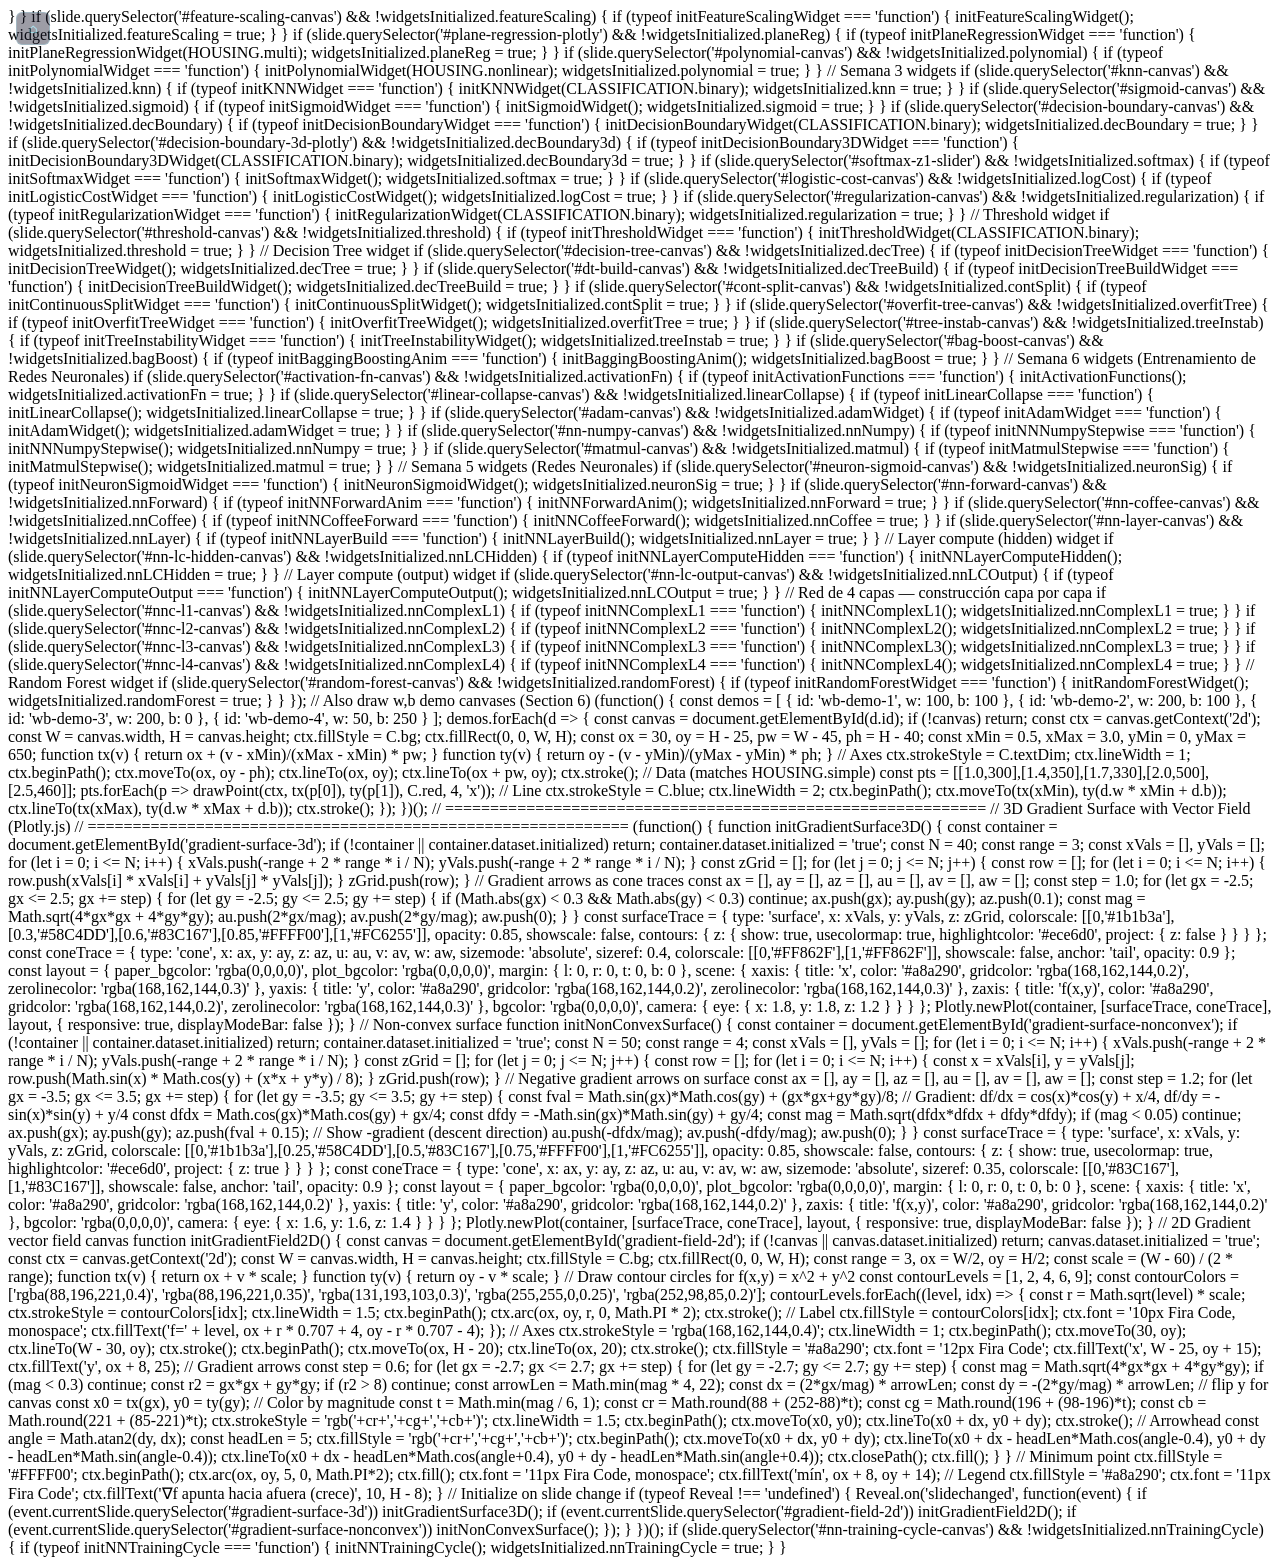
==== commit 41d58923: "nuevo contenido de neural networks" ====
--- a/index.html
+++ b/index.html
@@ -10540,7 +10540,168 @@
 <section>
   <section>
     <h2 style="color: var(--c-pink);">Entrenamiento en TensorFlow ⚙️</h2>
-    <p style="font-size: 0.65em; color: var(--c-text-dim);">Dado un conjunto de ejemplos (x, y): ¿cómo se construye y entrena en código?</p>
+    <p style="font-size: 0.65em; color: var(--c-text-dim);">Dado un conjunto de ejemplos (x, y): ¿cómo se construye y entrena en código? Pero antes, la <strong>intuición</strong>…</p>
+  </section>
+
+  <!-- ===== SLIDE A: el bucle de entrenamiento ===== -->
+  <section>
+    <h3>¿Cómo Aprende una Red? — El Bucle de Entrenamiento 🔁</h3>
+    <p style="font-size: 0.5em; color: var(--c-text-dim); margin:0;">Una red empieza con pesos al <strong>azar</strong> y mejora repitiendo este ciclo <strong>miles de veces</strong>. Cada vuelta acerca su predicción al objetivo.</p>
+    <div style="display:flex; gap:1.2em; justify-content:center; align-items:center; margin-top:0.3em; font-size:0.55em;">
+      <!-- ciclo de 4 fases -->
+      <svg viewBox="0 0 360 300" style="width:340px;">
+        <!-- 4 cajas + flechas circulares -->
+        <g>
+          <rect x="120" y="20"  width="120" height="58" rx="10" fill="rgba(88,196,221,0.15)" stroke="#58C4DD" stroke-width="2"/>
+          <text x="180" y="42" text-anchor="middle" fill="#58C4DD" font-size="13" font-weight="bold" font-family="Fira Code">① Forward</text>
+          <text x="180" y="62" text-anchor="middle" fill="#a8a290" font-size="10">predice ŷ</text>
+
+          <rect x="240" y="120" width="110" height="58" rx="10" fill="rgba(252,98,85,0.12)" stroke="#FC6255" stroke-width="2"/>
+          <text x="295" y="142" text-anchor="middle" fill="#FC6255" font-size="13" font-weight="bold" font-family="Fira Code">② Loss</text>
+          <text x="295" y="162" text-anchor="middle" fill="#a8a290" font-size="10">mide error</text>
+
+          <rect x="120" y="220" width="120" height="58" rx="10" fill="rgba(255,255,0,0.10)" stroke="#FFFF00" stroke-width="2"/>
+          <text x="180" y="242" text-anchor="middle" fill="#FFFF00" font-size="13" font-weight="bold" font-family="Fira Code">③ Backward</text>
+          <text x="180" y="262" text-anchor="middle" fill="#a8a290" font-size="10">propaga la <em>culpa</em></text>
+
+          <rect x="10" y="120" width="110" height="58" rx="10" fill="rgba(131,193,103,0.15)" stroke="#83C167" stroke-width="2"/>
+          <text x="65" y="142" text-anchor="middle" fill="#83C167" font-size="13" font-weight="bold" font-family="Fira Code">④ Update</text>
+          <text x="65" y="162" text-anchor="middle" fill="#a8a290" font-size="10">ajusta pesos</text>
+        </g>
+        <!-- flechas curvas entre cajas -->
+        <g stroke="#a8a290" stroke-width="2" fill="none">
+          <path d="M 220 70 Q 270 95 270 118" marker-end="url(#arr)"/>
+          <path d="M 290 175 Q 270 210 245 230" marker-end="url(#arr)"/>
+          <path d="M 140 245 Q 90 215 95 180" marker-end="url(#arr)"/>
+          <path d="M 95 120 Q 95 90 120 80" marker-end="url(#arr)"/>
+        </g>
+        <defs>
+          <marker id="arr" viewBox="0 0 10 10" refX="8" refY="5" markerWidth="6" markerHeight="6" orient="auto-start-reverse">
+            <path d="M 0 0 L 10 5 L 0 10 z" fill="#a8a290"/>
+          </marker>
+        </defs>
+        <text x="180" y="200" text-anchor="middle" fill="#FFFF00" font-style="italic" font-size="11">🔁 repetir miles de veces</text>
+      </svg>
+
+      <div style="max-width:300px; font-size:0.95em;">
+        <p style="margin:0;"><strong style="color:#58C4DD;">①</strong> La red toma una entrada y produce una predicción.</p>
+        <p style="margin:0.3em 0 0;"><strong style="color:#FC6255;">②</strong> Se compara con la respuesta correcta → <em>cost J</em>.</p>
+        <p style="margin:0.3em 0 0;"><strong style="color:#FFFF00;">③</strong> Se calcula <strong>cuánta culpa</strong> tiene cada neurona del error, de la salida hacia atrás.</p>
+        <p style="margin:0.3em 0 0;"><strong style="color:#83C167;">④</strong> Los pesos se ajustan según su culpa, reduciendo el error en la próxima vuelta.</p>
+        <p class="fragment fade-up" style="margin-top:0.4em; color: var(--c-yellow);">📉 El cost J <strong>baja</strong> con cada epoch — la red está <em>aprendiendo</em>.</p>
+      </div>
+    </div>
+  </section>
+
+  <!-- ===== SLIDE B: el problema central ===== -->
+  <section>
+    <h3>El Problema Central: ¿Quién es Culpable del Error? 🤔</h3>
+    <p style="font-size: 0.5em; color: var(--c-text-dim); margin:0;">Una red puede tener <strong>millones</strong> de pesos. Cuando la predicción está mal, ¿a cuál peso debemos culpar? ¿En cuánto?</p>
+
+    <div style="display:flex; gap:1.5em; justify-content:center; align-items:center; margin-top:0.3em; font-size:0.55em;">
+      <svg viewBox="0 0 460 280" style="width:460px;">
+        <!-- input -->
+        <text x="30" y="142" fill="#FF862F" font-size="13" text-anchor="middle" font-family="Fira Code">x⃗</text>
+        <line x1="42" y1="140" x2="85" y2="140" stroke="#FF862F" stroke-width="2"/>
+        <polygon points="85,135 93,140 85,145" fill="#FF862F"/>
+
+        <!-- 3 neuronas ocultas -->
+        <g fill="rgba(88,196,221,0.22)" stroke="#58C4DD" stroke-width="2">
+          <circle cx="155" cy="85"  r="22"/>
+          <circle cx="155" cy="140" r="22"/>
+          <circle cx="155" cy="195" r="22"/>
+        </g>
+        <!-- output -->
+        <circle cx="320" cy="140" r="26" fill="rgba(255,64,255,0.22)" stroke="#FF40FF" stroke-width="2.5"/>
+        <text x="320" y="146" fill="#ece6d0" font-size="13" text-anchor="middle" font-family="Fira Code">0.4</text>
+
+        <!-- aristas con ? -->
+        <g stroke="#a8a290" stroke-width="1.4">
+          <line x1="177" y1="85"  x2="298" y2="135"/>
+          <line x1="177" y1="140" x2="298" y2="140"/>
+          <line x1="177" y1="195" x2="298" y2="145"/>
+        </g>
+        <!-- símbolos ? sobre las aristas -->
+        <g fill="#E48BB0" font-size="20" font-weight="bold" font-family="Fira Code" text-anchor="middle">
+          <text x="240" y="105">?</text>
+          <text x="240" y="135">?</text>
+          <text x="240" y="180">?</text>
+        </g>
+
+        <!-- error rojo a la derecha del output -->
+        <line x1="350" y1="140" x2="395" y2="140" stroke="#FF40FF" stroke-width="2.5"/>
+        <polygon points="395,134 408,140 395,146" fill="#FF40FF"/>
+        <text x="430" y="120" fill="#FF40FF" font-size="13" text-anchor="middle">ŷ = 0.4</text>
+        <text x="430" y="145" fill="#83C167" font-size="13" text-anchor="middle">y = 1.0</text>
+        <text x="430" y="170" fill="#FC6255" font-size="14" text-anchor="middle" font-weight="bold">❗ error</text>
+
+        <text x="230" y="40" fill="#ece6d0" font-size="14" text-anchor="middle" font-weight="bold">¿Quién es culpable?</text>
+      </svg>
+    </div>
+
+    <div style="background: rgba(255,255,0,0.10); border-left:3px solid var(--c-yellow); padding:0.5em 0.7em; border-radius:6px; margin-top:0.3em; font-size:0.55em;">
+      <p style="margin:0;">💡 <strong style="color: var(--c-yellow);">Backpropagation</strong> responde esta pregunta: asigna una <strong>cuota de culpa</strong> a cada neurona del error, de la salida hacia la entrada — capa por capa.</p>
+    </div>
+  </section>
+
+  <!-- ===== SLIDE C: widget centerpiece ===== -->
+  <section>
+    <h3>Backpropagation = Propagación de la Culpa (interactivo) 🎯</h3>
+    <p style="font-size: 0.46em; color: var(--c-text-dim); margin:0;">Presiona <strong style="color: var(--c-pink);">"Siguiente fase ▶"</strong> para recorrer un epoch completo: <span style="color:#58C4DD;">Forward</span> → <span style="color:#FC6255;">Loss</span> → <span style="color:#FFFF00;">Backward (culpa)</span> → <span style="color:#83C167;">Update</span>. Cada neurona oculta recibe una culpa <code>∂J/∂a</code> de la salida — propagada <strong>de derecha a izquierda</strong>.</p>
+    <canvas id="nn-training-cycle-canvas" width="960" height="400" style="border-radius:8px; width:100%; max-width:960px; margin-top:0.15em;"></canvas>
+    <div style="margin-top:0.15em; font-size:0.46em;">
+      <button id="ntc-next-btn" style="background: var(--c-pink); color:#1b1b2f; border:none; border-radius:5px; padding:4px 14px; font-family:'Fira Code'; font-weight:bold; cursor:pointer;">Siguiente fase ▶</button>
+      <button id="ntc-reset-btn" style="background: var(--c-green); color:#1b1b2f; border:none; border-radius:5px; padding:4px 14px; font-family:'Fira Code'; font-weight:bold; cursor:pointer; margin-left:0.5em;">↻ Reiniciar</button>
+      <span id="ntc-phase" style="color: var(--c-text-dim); margin-left:1em; font-family:'Fira Code';">Epoch 0 · Inicio</span>
+      <p id="ntc-narration" style="color: var(--c-text-dim); margin:0.25em 0 0;">Empezamos con pesos al azar; el modelo aún no sabe nada.</p>
+    </div>
+  </section>
+
+  <!-- ===== SLIDE D: de la culpa al aprendizaje ===== -->
+  <section>
+    <h3>De la Culpa al Aprendizaje: Cómo se Ajustan los Pesos 🛠️</h3>
+    <p style="font-size: 0.5em; color: var(--c-text-dim); margin:0;">La <strong>culpa</strong> de cada peso es su <strong>gradiente <span class="katex-inline">\partial J/\partial w</span></strong>. <em>Gradient descent</em> ajusta cada peso proporcional a su culpa.</p>
+
+    <div style="display:flex; gap:2em; justify-content:center; align-items:center; margin-top:0.3em; font-size:0.55em;">
+      <!-- Peso A: poca culpa -->
+      <div style="text-align:center;">
+        <svg viewBox="0 0 200 120" style="width:200px;">
+          <text x="100" y="20" text-anchor="middle" fill="#a8a290" font-size="12">Peso A · poca culpa</text>
+          <circle cx="60" cy="70" r="14" fill="rgba(88,196,221,0.2)" stroke="#58C4DD" stroke-width="2"/>
+          <text x="60" y="74" fill="#ece6d0" font-size="11" text-anchor="middle" font-family="Fira Code">w</text>
+          <line x1="80" y1="70" x2="115" y2="70" stroke="#FFFF00" stroke-width="2"/>
+          <polygon points="115,65 122,70 115,75" fill="#FFFF00"/>
+          <circle cx="140" cy="70" r="14" fill="rgba(131,193,103,0.18)" stroke="#83C167" stroke-width="2"/>
+          <text x="140" y="74" fill="#ece6d0" font-size="11" text-anchor="middle" font-family="Fira Code">w'</text>
+          <text x="100" y="102" text-anchor="middle" fill="#FFFF00" font-size="11" font-style="italic">paso pequeño</text>
+        </svg>
+        <p style="color: var(--c-text-dim); margin:0;">∂J/∂w ≈ 0  →  apenas cambia</p>
+      </div>
+
+      <!-- Peso B: mucha culpa -->
+      <div style="text-align:center;">
+        <svg viewBox="0 0 240 120" style="width:240px;">
+          <text x="120" y="20" text-anchor="middle" fill="#a8a290" font-size="12">Peso B · MUCHA culpa</text>
+          <circle cx="40" cy="70" r="14" fill="rgba(88,196,221,0.2)" stroke="#58C4DD" stroke-width="2"/>
+          <text x="40" y="74" fill="#ece6d0" font-size="11" text-anchor="middle" font-family="Fira Code">w</text>
+          <line x1="60" y1="70" x2="170" y2="70" stroke="#FC6255" stroke-width="3"/>
+          <polygon points="170,63 180,70 170,77" fill="#FC6255"/>
+          <circle cx="200" cy="70" r="16" fill="rgba(131,193,103,0.25)" stroke="#83C167" stroke-width="2.5"/>
+          <text x="200" y="74" fill="#ece6d0" font-size="11" text-anchor="middle" font-family="Fira Code">w'</text>
+          <text x="120" y="102" text-anchor="middle" fill="#FC6255" font-size="11" font-style="italic">paso GRANDE</text>
+        </svg>
+        <p style="color: var(--c-text-dim); margin:0;">∂J/∂w grande  →  ajuste fuerte</p>
+      </div>
+    </div>
+
+    <div style="text-align:center; margin-top:0.3em; font-size:0.6em;">
+      <p class="katex-block" style="margin:0.2em 0;">w_{\text{nuevo}} = w_{\text{viejo}} - \alpha \cdot \underbrace{\frac{\partial J}{\partial w}}_{\text{la culpa de } w}</p>
+    </div>
+
+    <div style="background: rgba(92,208,179,0.10); border-left:3px solid var(--c-teal); padding:0.5em 0.7em; border-radius:6px; margin-top:0.3em; font-size:0.5em;">
+      <p style="margin:0;">🔑 <strong style="color: var(--c-teal);">La idea clave</strong>: cada peso recibe un ajuste proporcional a su culpa. Los pesos "culpables" cambian mucho; los "inocentes" casi nada.</p>
+      <p style="margin:0.3em 0 0; color: var(--c-text-dim);">🎁 Una <strong>sola pasada backward</strong> calcula la culpa de <strong>TODOS</strong> los pesos a la vez. Eso es lo que hacen <code>loss.backward()</code> (PyTorch) y el autograd de TensorFlow — automáticamente. Ahora veamos cómo se escribe en código →</p>
+    </div>
   </section>
 
   <section>
@@ -10817,6 +10978,16 @@
   <section>
     <h3>Más de Dos Clases</h3>
     <div style="font-size: 0.55em; margin-top:0.2em;">
+
+  <section>
+    <h3>Galería de Activaciones (resumen interactivo)</h3>
+    <p style="font-size: 0.5em; color: var(--c-text-dim); margin:0;">Mueve <span class="katex-inline">z</span> para ver <span class="katex-inline">g(z)</span> sobre cada curva. <span style="color:var(--c-purple);">Leaky ReLU</span> usa pendiente <span class="katex-inline">\alpha</span> a la izquierda; <span style="color:var(--c-pink);">Softmax</span> convierte el vector <span class="katex-inline">[z, 1.5, -1]</span> en probabilidades que suman 1.</p>
+    <canvas id="activation-gallery-canvas" width="900" height="430" style="border-radius:8px; width:100%; max-width:900px; margin-top:0.2em;"></canvas>
+    <div style="margin-top:0.2em; font-size:0.55em; display:flex; gap:1.6em; justify-content:center; align-items:center; flex-wrap:wrap;">
+      <span style="color:var(--c-text-dim);">z = <input type="range" id="ag-z" min="-6" max="6" step="0.1" value="1.0" style="width:170px; vertical-align:middle;"> <b id="ag-z-val" style="color:#FFFF00;">1.0</b></span>
+      <span style="color:var(--c-purple);">α (Leaky) = <input type="range" id="ag-alpha" min="0" max="0.5" step="0.01" value="0.10" style="width:130px; vertical-align:middle;"> <b id="ag-alpha-val" style="color:#FFFF00;">0.10</b></span>
+    </div>
+  </section>
       <p>Ejemplo MNIST: reconocer dígitos <span class="katex-inline">y \in \{0,1,2,\dots,9\}</span>. El target puede tomar <strong>más de dos</strong> valores.</p>
       <svg viewBox="0 0 760 220" style="width:88%;">
         <!-- binaria vs multiclase -->
@@ -11833,10 +12004,12 @@
     if (typeof initVectorizationWidget === 'function') {
       initVectorizationWidget();
       widgetsInitialized.vectorization = true;
+<script src="js/widgets/activation-gallery-widget.js"></script>
     }
   }
   if (slide.querySelector('#feature-scaling-canvas') && !widgetsInitialized.featureScaling) {
     if (typeof initFeatureScalingWidget === 'function') {
+<script src="js/widgets/nn-training-cycle.js"></script>
       initFeatureScalingWidget();
       widgetsInitialized.featureScaling = true;
     }
@@ -12293,3 +12466,6 @@
 
 </body>
 </html>
+  if (slide.querySelector('#nn-training-cycle-canvas') && !widgetsInitialized.nnTrainingCycle) {
+    if (typeof initNNTrainingCycle === 'function') { initNNTrainingCycle(); widgetsInitialized.nnTrainingCycle = true; }
+  }
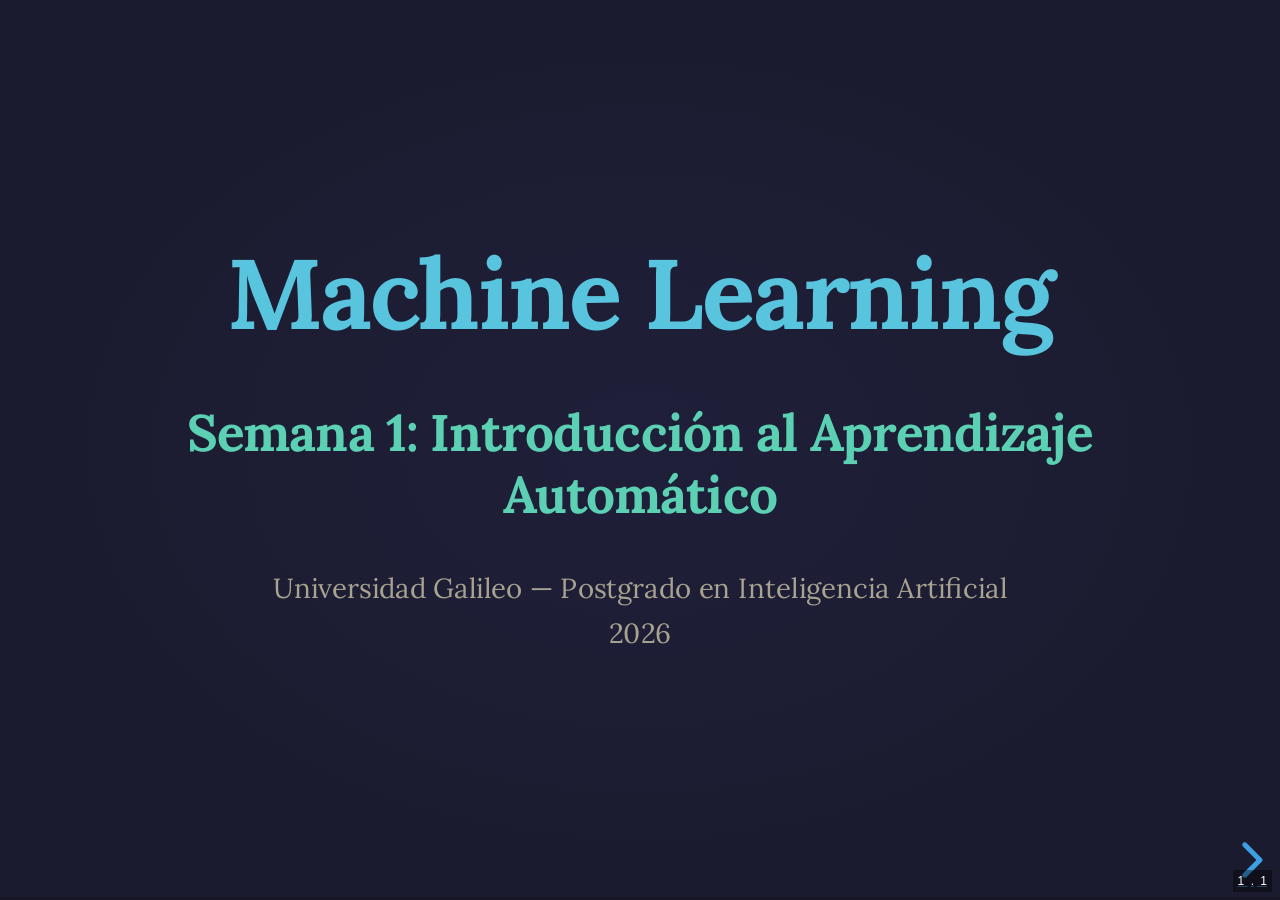
==== commit 7dd409d8: "contenido de aprendizaje no supervisado - semana 7" ====
--- a/index.html
+++ b/index.html
@@ -3,7 +3,7 @@
 <head>
   <meta charset="utf-8">
   <meta name="viewport" content="width=device-width, initial-scale=1.0">
-  <title>Machine Learning — Curso Completo (Semanas 1-6)</title>
+  <title>Machine Learning — Curso Completo (Semanas 1-7)</title>
 
   <!-- Reveal.js -->
   <link rel="stylesheet" href="lib/reveal.js/dist/reveal.css">
@@ -121,6 +121,18 @@
         <a class="toc-item" onclick="Reveal.slide(54, 0)"><span class="toc-num">54</span>Optimización: Adam</a>
         <a class="toc-item" onclick="Reveal.slide(55, 0)"><span class="toc-num">55</span>Otros Tipos de Capas</a>
         <a class="toc-item" onclick="Reveal.slide(56, 0)"><span class="toc-num">56</span>Resumen Semana 6</a>
+      </div>
+      <div class="toc-column">
+        <h4 style="color: var(--c-red); font-size: 0.75em; margin-bottom: 0.3em;">Semana 7</h4>
+        <a class="toc-item" onclick="Reveal.slide(57, 0)"><span class="toc-num">57</span>Portada Semana 7</a>
+        <a class="toc-item" onclick="Reveal.slide(58, 0)"><span class="toc-num">58</span>¿Qué es No Supervisado?</a>
+        <a class="toc-item" onclick="Reveal.slide(59, 0)"><span class="toc-num">59</span>K-Means</a>
+        <a class="toc-item" onclick="Reveal.slide(60, 0)"><span class="toc-num">60</span>GMM (soft clustering)</a>
+        <a class="toc-item" onclick="Reveal.slide(61, 0)"><span class="toc-num">61</span>Detección de Anomalías</a>
+        <a class="toc-item" onclick="Reveal.slide(62, 0)"><span class="toc-num">62</span>PCA</a>
+        <a class="toc-item" onclick="Reveal.slide(63, 0)"><span class="toc-num">63</span>t-SNE</a>
+        <a class="toc-item" onclick="Reveal.slide(64, 0)"><span class="toc-num">64</span>¿Cuándo Usar Cada Técnica?</a>
+        <a class="toc-item" onclick="Reveal.slide(65, 0)"><span class="toc-num">65</span>Resumen Semana 7</a>
       </div>
     </div>
     <p style="font-size: 0.5em; color: var(--c-text-dim); margin-top: 0.5em; text-align: center;">Click en cualquier sección para navegar directamente</p>
@@ -10966,18 +10978,6 @@
       <p style="color: var(--c-yellow); text-align:center; margin-top:0.4em;">⚠️ No uses activación lineal en las capas ocultas — usa <strong>ReLU</strong>.</p>
     </div>
   </section>
-</section>
-
-<!-- ========== Sección 52: Multiclase y Softmax ========== -->
-<section>
-  <section>
-    <h2 style="color: var(--c-pink);">Clasificación Multiclase 🔢</h2>
-    <p style="font-size: 0.65em; color: var(--c-text-dim);">Cuando y puede tomar más de dos valores · softmax</p>
-  </section>
-
-  <section>
-    <h3>Más de Dos Clases</h3>
-    <div style="font-size: 0.55em; margin-top:0.2em;">
 
   <section>
     <h3>Galería de Activaciones (resumen interactivo)</h3>
@@ -10988,6 +10988,18 @@
       <span style="color:var(--c-purple);">α (Leaky) = <input type="range" id="ag-alpha" min="0" max="0.5" step="0.01" value="0.10" style="width:130px; vertical-align:middle;"> <b id="ag-alpha-val" style="color:#FFFF00;">0.10</b></span>
     </div>
   </section>
+</section>
+
+<!-- ========== Sección 52: Multiclase y Softmax ========== -->
+<section>
+  <section>
+    <h2 style="color: var(--c-pink);">Clasificación Multiclase 🔢</h2>
+    <p style="font-size: 0.65em; color: var(--c-text-dim);">Cuando y puede tomar más de dos valores · softmax</p>
+  </section>
+
+  <section>
+    <h3>Más de Dos Clases</h3>
+    <div style="font-size: 0.55em; margin-top:0.2em;">
       <p>Ejemplo MNIST: reconocer dígitos <span class="katex-inline">y \in \{0,1,2,\dots,9\}</span>. El target puede tomar <strong>más de dos</strong> valores.</p>
       <svg viewBox="0 0 760 220" style="width:88%;">
         <!-- binaria vs multiclase -->
@@ -11264,6 +11276,683 @@
         <p style="font-size: 0.62em; color: var(--c-pink); text-align:center;">Próxima semana: <strong>consejos para aplicar ML</strong> — bias/variance, evaluación y mejora de modelos.</p>
       </div>
       <p style="font-size: 0.45em; color: var(--c-text-dim); text-align:center; margin-top:0.3em;">Material adaptado de DeepLearning.AI / Stanford (CC BY-SA 2.0) y Universidad Galileo</p>
+    </div>
+  </section>
+</section>
+
+<!-- ========================================================== -->
+<!-- ================== SEMANA 7 (57–65) ====================== -->
+<!-- ========================================================== -->
+
+<!-- ========== Sección 57: Portada Semana 7 ========== -->
+<section>
+  <section data-transition="zoom">
+    <h2 style="color: var(--c-red);">Semana 7</h2>
+    <h3 style="color: var(--c-text); margin-top: 0.3em;">Aprendizaje No Supervisado</h3>
+    <div style="font-size: 0.56em; margin-top: 1em; color: var(--c-text-dim);">
+      <div style="display: grid; grid-template-columns: 1fr 1fr; gap: 0.5em; max-width: 660px; margin: 0 auto;">
+        <p>📊 Clustering: K-Means</p>
+        <p>🧠 Gaussian Mixture Models (GMM)</p>
+        <p>⚠️ Detección de Anomalías</p>
+        <p>🔻 PCA — Reducción lineal</p>
+        <p>🌐 t-SNE — Manifolds no lineales</p>
+        <p>🎯 ¿Cuándo usar cada técnica?</p>
+      </div>
+    </div>
+    <p style="font-size: 0.48em; color: var(--c-text-dim); margin-top: 1.2em;">
+      📦 Training set: solo <span class="katex-inline">\{x^{(1)},x^{(2)},\ldots,x^{(m)}\}</span> — <strong>sin etiquetas</strong>. La meta: encontrar <strong>estructura</strong>.
+    </p>
+  </section>
+</section>
+
+<!-- ========== Sección 58: ¿Qué es Aprendizaje No Supervisado? ========== -->
+<section>
+  <section>
+    <h2 style="color: var(--c-red);">¿Qué es Aprendizaje No Supervisado?</h2>
+    <p style="font-size: 0.65em; color: var(--c-text-dim);">Cuando los datos no traen "respuestas correctas"</p>
+  </section>
+
+  <section>
+    <h3>Supervisado vs No Supervisado</h3>
+    <div style="font-size: 0.55em; margin-top:0.3em; display:grid; grid-template-columns:1fr 1fr; gap:1.2em;">
+      <div style="text-align:center;">
+        <p style="color:var(--c-blue);"><strong>Supervisado</strong></p>
+        <svg viewBox="0 0 200 180" style="width:200px;">
+          <line x1="20" y1="160" x2="180" y2="160" stroke="#a8a290"/><line x1="30" y1="20" x2="30" y2="170" stroke="#a8a290"/>
+          <g fill="#FC6255"><text x="80" y="55" font-size="16">×</text><text x="105" y="50" font-size="16">×</text><text x="125" y="65" font-size="16">×</text><text x="100" y="75" font-size="16">×</text></g>
+          <g fill="none" stroke="#58C4DD" stroke-width="2"><circle cx="60" cy="120" r="6"/><circle cx="85" cy="135" r="6"/><circle cx="115" cy="125" r="6"/><circle cx="70" cy="145" r="6"/></g>
+          <line x1="30" y1="160" x2="180" y2="20" stroke="#FFFF00" stroke-width="2" stroke-dasharray="4 3"/>
+        </svg>
+        <p style="color:var(--c-text-dim); margin-top:0.3em; font-size:0.95em;">Dataset: <span class="katex-inline">(x^{(i)}, y^{(i)})</span></p>
+        <p style="color:var(--c-text-dim); font-size:0.9em;">Aprende a predecir <span class="katex-inline">y</span></p>
+      </div>
+      <div style="text-align:center;">
+        <p style="color:var(--c-red);"><strong>No supervisado</strong></p>
+        <svg viewBox="0 0 200 180" style="width:200px;">
+          <line x1="20" y1="160" x2="180" y2="160" stroke="#a8a290"/><line x1="30" y1="20" x2="30" y2="170" stroke="#a8a290"/>
+          <g fill="#ece6d0"><circle cx="80" cy="55" r="5"/><circle cx="105" cy="50" r="5"/><circle cx="125" cy="65" r="5"/><circle cx="100" cy="75" r="5"/></g>
+          <g fill="#ece6d0"><circle cx="60" cy="120" r="5"/><circle cx="85" cy="135" r="5"/><circle cx="115" cy="125" r="5"/><circle cx="70" cy="145" r="5"/></g>
+          <path d="M 70 50 Q 130 45 130 80 Q 130 90 100 85 Q 75 80 70 50 Z" fill="none" stroke="#FFFF00" stroke-width="2"/>
+          <path d="M 50 115 Q 130 105 125 145 Q 90 160 60 150 Q 45 145 50 115 Z" fill="none" stroke="#FFFF00" stroke-width="2"/>
+        </svg>
+        <p style="color:var(--c-text-dim); margin-top:0.3em; font-size:0.95em;">Dataset: <span class="katex-inline">x^{(i)}</span> solamente</p>
+        <p style="color:var(--c-text-dim); font-size:0.9em;">Encuentra <strong>estructura</strong></p>
+      </div>
+    </div>
+  </section>
+
+  <section>
+    <h3>Tres Grandes Familias 🧩</h3>
+    <div style="font-size: 0.55em; margin-top:0.3em;">
+      <div style="display:grid; grid-template-columns:1fr 1fr 1fr; gap:0.8em;">
+        <div style="background: rgba(252,98,85,0.10); border-left:3px solid var(--c-red); padding:0.6em 0.8em; border-radius:6px;">
+          <p style="color: var(--c-red); margin:0;"><strong>📊 Clustering</strong></p>
+          <p style="margin:0.3em 0 0;">Agrupar puntos similares. Ej. segmentación de clientes, agrupar noticias.</p>
+          <p style="margin:0.3em 0 0; color: var(--c-text-dim); font-size:0.9em;">→ K-Means, GMM</p>
+        </div>
+        <div style="background: rgba(255,255,0,0.08); border-left:3px solid var(--c-yellow); padding:0.6em 0.8em; border-radius:6px;">
+          <p style="color: var(--c-yellow); margin:0;"><strong>⚠️ Detección de anomalías</strong></p>
+          <p style="margin:0.3em 0 0;">Encontrar puntos "raros". Ej. fraude, fallas en motores, defectos.</p>
+          <p style="margin:0.3em 0 0; color: var(--c-text-dim); font-size:0.9em;">→ Density estimation</p>
+        </div>
+        <div style="background: rgba(92,208,179,0.10); border-left:3px solid var(--c-teal); padding:0.6em 0.8em; border-radius:6px;">
+          <p style="color: var(--c-teal); margin:0;"><strong>🔻 Reducción de dim.</strong></p>
+          <p style="margin:0.3em 0 0;">Comprimir / visualizar datos de alta dimensión.</p>
+          <p style="margin:0.3em 0 0; color: var(--c-text-dim); font-size:0.9em;">→ PCA, t-SNE</p>
+        </div>
+      </div>
+      <p style="text-align:center; color: var(--c-yellow); margin-top:0.7em;">Esta semana cubrimos las 3 ramas con widgets interactivos 🎛️</p>
+    </div>
+  </section>
+</section>
+
+<!-- ========== Sección 59: K-Means ========== -->
+<section>
+  <section>
+    <h2 style="color: var(--c-red);">K-Means: Clustering 📊</h2>
+    <p style="font-size: 0.65em; color: var(--c-text-dim);">El algoritmo de clustering más usado</p>
+  </section>
+
+  <section>
+    <h3>Aplicaciones del Clustering</h3>
+    <div style="font-size: 0.55em; margin-top:0.3em;">
+      <div style="display:grid; grid-template-columns:1fr 1fr; gap:0.6em;">
+        <div><strong style="color:var(--c-blue);">🛒 Segmentación de clientes</strong><br>Agrupar usuarios con comportamiento similar.</div>
+        <div><strong style="color:var(--c-blue);">📰 Agrupar noticias</strong><br>Google News agrupa artículos del mismo evento.</div>
+        <div><strong style="color:var(--c-blue);">🧬 Análisis de DNA</strong><br>Agrupar genes con expresión similar.</div>
+        <div><strong style="color:var(--c-blue);">🌌 Astronomía</strong><br>Encontrar galaxias y estructuras cósmicas.</div>
+      </div>
+    </div>
+  </section>
+
+  <section>
+    <h3>La Idea: Dos Pasos Repetidos 🔁</h3>
+    <div style="font-size: 0.55em; margin-top:0.3em;">
+      <div style="display:flex; gap:1em; justify-content:center; align-items:center;">
+        <div style="background:rgba(255,255,0,0.10); border-left:3px solid var(--c-yellow); padding:0.6em 1em; border-radius:6px;">
+          <p style="color: var(--c-yellow); margin:0;"><strong>① ASIGNAR</strong></p>
+          <p style="margin:0.3em 0 0;">Cada punto al <strong>centroide más cercano</strong>.</p>
+        </div>
+        <div style="font-size:1.5em; color:var(--c-text-dim);">→</div>
+        <div style="background:rgba(131,193,103,0.10); border-left:3px solid var(--c-green); padding:0.6em 1em; border-radius:6px;">
+          <p style="color: var(--c-green); margin:0;"><strong>② MOVER</strong></p>
+          <p style="margin:0.3em 0 0;">Cada centroide al <strong>promedio</strong> de sus puntos.</p>
+        </div>
+        <div style="font-size:1.5em; color:var(--c-text-dim);">🔁</div>
+      </div>
+      <p style="text-align:center; color: var(--c-yellow); margin-top:0.4em;">Iterar hasta que los centroides ya no se muevan → <strong>converged</strong>.</p>
+    </div>
+  </section>
+
+  <section>
+    <h3>K-Means Paso a Paso (interactivo) 🎯</h3>
+    <p style="font-size: 0.48em; color: var(--c-text-dim); margin:0;">Configura <strong>K</strong>, presiona <strong style="color:var(--c-red);">"Paso ▶"</strong> para alternar entre ① asignar y ② mover. El cost <span class="katex-inline">J</span> (distortion) baja en cada paso.</p>
+    <canvas id="kmeans-canvas" width="960" height="420" style="border-radius:8px; width:100%; max-width:960px; margin-top:0.15em;"></canvas>
+    <div style="margin-top:0.15em; font-size:0.48em; display:flex; gap:0.6em; align-items:center; flex-wrap:wrap;">
+      <button id="km-step-btn" style="background: var(--c-red); color:#1b1b2f; border:none; border-radius:5px; padding:4px 14px; font-family:'Fira Code'; font-weight:bold; cursor:pointer;">Paso ▶</button>
+      <button id="km-run-btn" style="background: var(--c-yellow); color:#1b1b2f; border:none; border-radius:5px; padding:4px 14px; font-family:'Fira Code'; font-weight:bold; cursor:pointer;">▶▶ Auto-run</button>
+      <button id="km-reset-btn" style="background: var(--c-green); color:#1b1b2f; border:none; border-radius:5px; padding:4px 14px; font-family:'Fira Code'; font-weight:bold; cursor:pointer;">↻ Reiniciar</button>
+      <label style="color: var(--c-text-dim);">K = <input type="range" id="km-k-slider" min="2" max="5" step="1" value="3" style="width:120px; vertical-align:middle;"> <b id="km-k-val" style="color:var(--c-red);">3</b></label>
+      <span id="km-step-info" style="color: var(--c-text-dim); margin-left:auto;">init · K=3</span>
+      <span style="color: var(--c-red);">J = <b id="km-cost">—</b></span>
+    </div>
+  </section>
+
+  <section>
+    <h3>Función de Costo: Distortion <span class="katex-inline">J</span></h3>
+    <div style="font-size: 0.55em; margin-top:0.3em;">
+      <p>K-Means minimiza el <strong>cost J</strong> = promedio de las distancias cuadradas de cada punto a su centroide:</p>
+      <p class="katex-block">J\bigl(c^{(1)},\ldots,c^{(m)}, \mu_1,\ldots,\mu_K\bigr) = \frac{1}{m}\sum_{i=1}^{m} \bigl\|x^{(i)} - \mu_{c^{(i)}}\bigr\|^2</p>
+      <p>Cada paso (asignar y mover) <strong>nunca aumenta</strong> J — por eso K-Means siempre converge.</p>
+      <div style="background: rgba(255,255,0,0.10); border-left:3px solid var(--c-yellow); padding:0.5em 0.7em; border-radius:6px; margin-top:0.4em;">
+        <p style="margin:0;">⚠️ Pero puede caer en un <strong>mínimo local</strong>. Solución: correr K-Means 50–100 veces con inicializaciones aleatorias y <strong>quedarse con el J más bajo</strong>.</p>
+      </div>
+    </div>
+  </section>
+
+  <section>
+    <h3>¿Cómo Eligir K? — Método del Codo</h3>
+    <div style="font-size: 0.55em; margin-top:0.3em;">
+      <div style="display:flex; gap:1.5em; justify-content:center; align-items:center;">
+        <svg viewBox="0 0 320 220" style="width:320px;">
+          <line x1="40" y1="190" x2="300" y2="190" stroke="#a8a290"/><line x1="40" y1="20" x2="40" y2="200" stroke="#a8a290"/>
+          <text x="170" y="212" fill="#a8a290" font-size="11" text-anchor="middle" font-family="Fira Code">K (nº clusters)</text>
+          <text x="22" y="105" fill="#a8a290" font-size="11" text-anchor="middle" font-family="Fira Code" transform="rotate(-90,22,105)">cost J</text>
+          <!-- elbow curve -->
+          <path d="M 60 40 Q 90 95 120 130 Q 160 165 200 175 Q 240 182 280 185" fill="none" stroke="#58C4DD" stroke-width="2.5"/>
+          <g fill="#58C4DD"><circle cx="60" cy="40" r="4"/><circle cx="90" cy="80" r="4"/><circle cx="120" cy="130" r="4"/><circle cx="160" cy="165" r="4"/><circle cx="200" cy="175" r="4"/><circle cx="240" cy="182" r="4"/><circle cx="280" cy="185" r="4"/></g>
+          <!-- elbow marker -->
+          <circle cx="120" cy="130" r="10" fill="none" stroke="#FFFF00" stroke-width="2.5"/>
+          <text x="140" y="120" fill="#FFFF00" font-size="13" font-family="Fira Code" font-weight="bold">codo!</text>
+          <text x="120" y="208" fill="#FC6255" font-size="11" text-anchor="middle">K=3</text>
+        </svg>
+        <div style="max-width:300px;">
+          <p>Graficar <strong>J vs K</strong>: J siempre baja al crecer K (más clusters = menos error). El <strong>"codo"</strong> sugiere el K óptimo.</p>
+          <p style="color: var(--c-text-dim); margin-top:0.4em;">⚠️ A veces la curva es suave (sin codo claro). Otra estrategia: elegir K según el <strong>propósito downstream</strong> (talla XS/S/M/L/XL para playeras).</p>
+        </div>
+      </div>
+    </div>
+  </section>
+</section>
+
+<!-- ========== Sección 60: GMM ========== -->
+<section>
+  <section>
+    <h2 style="color: var(--c-red);">GMM: Soft Clustering 🧠</h2>
+    <p style="font-size: 0.65em; color: var(--c-text-dim);">K-Means + probabilidades de pertenencia</p>
+  </section>
+
+  <section>
+    <h3>K-Means es "Hard"; GMM es "Soft"</h3>
+    <div style="font-size: 0.55em; margin-top:0.3em;">
+      <div style="display:grid; grid-template-columns:1fr 1fr; gap:1em;">
+        <div style="background:rgba(252,98,85,0.10); border-left:3px solid var(--c-red); padding:0.6em 0.8em; border-radius:6px;">
+          <p style="color: var(--c-red); margin:0;"><strong>K-Means (hard)</strong></p>
+          <p style="margin:0.3em 0 0;">Cada punto pertenece a <strong>UN solo</strong> cluster (asignación binaria).</p>
+          <p style="margin:0.3em 0 0; color: var(--c-text-dim);">→ Fronteras rectas, sin "confianza".</p>
+        </div>
+        <div style="background:rgba(88,196,221,0.10); border-left:3px solid var(--c-blue); padding:0.6em 0.8em; border-radius:6px;">
+          <p style="color: var(--c-blue); margin:0;"><strong>GMM (soft)</strong></p>
+          <p style="margin:0.3em 0 0;">Cada punto tiene <strong>probabilidades</strong> de pertenecer a cada cluster (responsibilities).</p>
+          <p style="margin:0.3em 0 0; color: var(--c-text-dim);">→ Fronteras suaves; expresa <strong>incertidumbre</strong>.</p>
+        </div>
+      </div>
+      <p style="text-align:center; color: var(--c-yellow); margin-top:0.5em;">Cada cluster = <strong>gaussiana multivariada</strong> con media <span class="katex-inline">\mu_k</span>, covarianza <span class="katex-inline">\Sigma_k</span>, peso <span class="katex-inline">\pi_k</span>.</p>
+    </div>
+  </section>
+
+  <section>
+    <h3>GMM por Expectation-Maximization (interactivo) 🎯</h3>
+    <p style="font-size: 0.48em; color: var(--c-text-dim); margin:0;">Presiona <strong>"Paso EM ▶"</strong> para alternar entre ① E-step (responsibilities) y ② M-step (re-fit gaussianas). Los puntos se pintan con la <strong>mezcla RGB</strong> de los colores de cluster según sus probabilidades.</p>
+    <canvas id="gmm-canvas" width="960" height="420" style="border-radius:8px; width:100%; max-width:960px; margin-top:0.15em;"></canvas>
+    <div style="margin-top:0.15em; font-size:0.48em;">
+      <button id="gmm-step-btn" style="background: var(--c-red); color:#1b1b2f; border:none; border-radius:5px; padding:4px 14px; font-family:'Fira Code'; font-weight:bold; cursor:pointer;">Paso EM ▶</button>
+      <button id="gmm-reset-btn" style="background: var(--c-green); color:#1b1b2f; border:none; border-radius:5px; padding:4px 14px; font-family:'Fira Code'; font-weight:bold; cursor:pointer; margin-left:0.5em;">↻ Reiniciar</button>
+      <span id="gmm-phase" style="color: var(--c-text-dim); margin-left:1em; font-family:'Fira Code';">init</span>
+    </div>
+  </section>
+
+  <section>
+    <h3>EM en Dos Frases</h3>
+    <div style="font-size: 0.58em; margin-top:0.3em;">
+      <div style="display:grid; grid-template-columns:1fr 1fr; gap:1em;">
+        <div style="background:rgba(255,255,0,0.10); border-left:3px solid var(--c-yellow); padding:0.7em 0.9em; border-radius:6px;">
+          <p style="color: var(--c-yellow); margin:0;"><strong>① E-step (Expectation)</strong></p>
+          <p style="margin:0.3em 0 0;">"¿Qué gaussiana te explica mejor?" Cada punto recibe <span class="katex-inline">r_{ik}</span> = probabilidad de pertenecer al cluster <span class="katex-inline">k</span>.</p>
+        </div>
+        <div style="background:rgba(131,193,103,0.10); border-left:3px solid var(--c-green); padding:0.7em 0.9em; border-radius:6px;">
+          <p style="color: var(--c-green); margin:0;"><strong>② M-step (Maximization)</strong></p>
+          <p style="margin:0.3em 0 0;">Reajustar <span class="katex-inline">\mu_k, \Sigma_k, \pi_k</span> de cada gaussiana como promedio <strong>ponderado</strong> de los puntos por sus responsibilities.</p>
+        </div>
+      </div>
+      <p style="text-align:center; color: var(--c-yellow); margin-top:0.4em;">🔁 Repetir hasta convergencia. La log-likelihood sube en cada iteración.</p>
+    </div>
+  </section>
+
+  <section>
+    <h3>¿Cuándo Usar GMM en lugar de K-Means?</h3>
+    <div style="font-size: 0.55em; margin-top:0.3em;">
+      <ul>
+        <li>Clusters <strong>elongados o elipsoidales</strong> (K-Means asume circulares).</li>
+        <li>Clusters que se <strong>solapan</strong> — GMM da probabilidad por punto.</li>
+        <li>Necesitas <strong>medir confianza</strong> en cada asignación.</li>
+        <li>Como <strong>modelo generativo</strong>: puedes muestrear nuevos puntos.</li>
+      </ul>
+      <p style="color: var(--c-text-dim);">⚠️ Costo: más parámetros (covarianzas), más sensible a inicialización. <code>sklearn.mixture.GaussianMixture</code> lo implementa.</p>
+    </div>
+  </section>
+</section>
+
+<!-- ========== Sección 61: Anomaly Detection ========== -->
+<section>
+  <section>
+    <h2 style="color: var(--c-red);">Detección de Anomalías ⚠️</h2>
+    <p style="font-size: 0.65em; color: var(--c-text-dim);">Encontrar eventos inusuales</p>
+  </section>
+
+  <section>
+    <h3>Ejemplo: Motor de Avión 🛩️</h3>
+    <div style="font-size: 0.55em; margin-top:0.3em; display:flex; gap:1em; justify-content:center; align-items:center;">
+      <svg viewBox="0 0 320 220" style="width:320px;">
+        <line x1="30" y1="180" x2="290" y2="180" stroke="#a8a290"/><line x1="40" y1="20" x2="40" y2="190" stroke="#a8a290"/>
+        <text x="160" y="202" fill="#a8a290" font-size="11" text-anchor="middle">x₁ (calor)</text>
+        <text x="22" y="100" fill="#a8a290" font-size="11" text-anchor="middle" transform="rotate(-90,22,100)">x₂ (vibración)</text>
+        <!-- normal points -->
+        <g fill="#FC6255">
+          <text x="130" y="100" font-size="12">×</text><text x="150" y="95" font-size="12">×</text><text x="165" y="110" font-size="12">×</text><text x="180" y="100" font-size="12">×</text>
+          <text x="145" y="115" font-size="12">×</text><text x="170" y="125" font-size="12">×</text><text x="135" y="130" font-size="12">×</text><text x="155" y="120" font-size="12">×</text>
+          <text x="125" y="115" font-size="12">×</text><text x="190" y="115" font-size="12">×</text><text x="160" y="135" font-size="12">×</text><text x="175" y="140" font-size="12">×</text>
+          <text x="140" y="100" font-size="12">×</text><text x="150" y="125" font-size="12">×</text>
+        </g>
+        <!-- anomaly -->
+        <text x="250" y="160" fill="#9A72AC" font-size="14" font-weight="bold">×</text>
+        <text x="270" y="155" fill="#9A72AC" font-size="10">anomalía</text>
+        <!-- OK -->
+        <circle cx="160" cy="115" r="8" fill="none" stroke="#58C4DD" stroke-width="2"/>
+        <text x="175" y="105" fill="#58C4DD" font-size="10">OK</text>
+      </svg>
+      <div style="max-width:320px;">
+        <p>Recolectamos features de motores buenos. Cuando llega uno nuevo, preguntamos:</p>
+        <p style="color: var(--c-yellow); margin-top:0.4em;"><strong>¿Es similar a los datos que ya vimos?</strong></p>
+        <p style="margin-top:0.4em;">Si NO → es anómalo → inspección manual.</p>
+        <p style="color: var(--c-text-dim); margin-top:0.4em; font-size:0.9em;">También: fraude bancario, monitoreo de servidores, defectos de fabricación.</p>
+      </div>
+    </div>
+  </section>
+
+  <section>
+    <h3>La Idea: <em>Density Estimation</em></h3>
+    <div style="font-size: 0.55em; margin-top:0.3em;">
+      <p>Modelamos <span class="katex-inline">p(x)</span> = probabilidad de que <span class="katex-inline">x</span> sea "normal" según los datos vistos.</p>
+      <div style="background: rgba(252,98,85,0.10); border-left:3px solid var(--c-red); padding:0.5em 0.8em; border-radius:6px; margin-top:0.4em;">
+        <p style="margin:0; font-size:1.05em;">Si <span class="katex-inline">p(x_{\text{test}}) < \varepsilon</span> → 🚨 <strong>anomalía</strong></p>
+        <p style="margin:0.2em 0 0; font-size:1.05em;">Si <span class="katex-inline">p(x_{\text{test}}) \geq \varepsilon</span> → ✓ <strong>normal</strong></p>
+      </div>
+      <p style="margin-top:0.4em; color: var(--c-text-dim);">¿Cómo modelar <span class="katex-inline">p(x)</span>? El más simple: <strong>asumir gaussiana por feature</strong>.</p>
+    </div>
+  </section>
+
+  <section>
+    <h3>La Distribución Gaussiana (Normal) 🔔</h3>
+    <p style="font-size: 0.48em; color: var(--c-text-dim); margin:0;">Mueve <strong>μ</strong> (centro) y <strong>σ</strong> (ancho), y el punto <strong>x_test</strong>. Observa <span class="katex-inline">p(x_{\text{test}})</span>.</p>
+    <canvas id="gauss-canvas" width="800" height="340" style="border-radius:8px; width:100%; max-width:800px; margin-top:0.15em;"></canvas>
+    <div style="margin-top:0.15em; font-size:0.48em; display:flex; gap:0.8em; flex-wrap:wrap;">
+      <label style="color:#FC6255;">μ <input type="range" id="g-mu-slider" min="-3" max="3" step="0.1" value="0" style="width:120px; vertical-align:middle;"> <b id="g-mu-val">0.00</b></label>
+      <label style="color:#58C4DD;">σ <input type="range" id="g-sigma-slider" min="0.2" max="3" step="0.1" value="1" style="width:120px; vertical-align:middle;"> <b id="g-sigma-val">1.00</b></label>
+      <label style="color:#FFFF00;">x_test <input type="range" id="g-x-slider" min="-5" max="5" step="0.1" value="0" style="width:120px; vertical-align:middle;"> <b id="g-x-val">0.00</b></label>
+      <span style="color: var(--c-text-dim); margin-left:auto;">p(x_test) = <b id="g-prob" style="color:var(--c-yellow);">—</b></span>
+    </div>
+    <p style="text-align:center; color: var(--c-text-dim); margin-top:0.3em; font-size:0.5em;">Fórmula: <span class="katex-inline">p(x) = \frac{1}{\sigma\sqrt{2\pi}}\,\exp\!\bigl(-\tfrac{(x-\mu)^2}{2\sigma^2}\bigr)</span></p>
+  </section>
+
+  <section>
+    <h3>Multi-Feature: Producto de Gaussianas</h3>
+    <div style="font-size: 0.55em; margin-top:0.3em;">
+      <p>Con <span class="katex-inline">n</span> features, asumimos <strong>independencia</strong> entre ellas:</p>
+      <p class="katex-block">p(\vec{x}) = \prod_{j=1}^{n} p(x_j;\mu_j,\sigma_j^2) = p(x_1)\cdot p(x_2)\cdots p(x_n)</p>
+      <p>Cada feature tiene su <span class="katex-inline">\mu_j</span> y <span class="katex-inline">\sigma_j</span> estimados del dataset (MLE):</p>
+      <p class="katex-block" style="font-size:0.9em;">\mu_j = \frac{1}{m}\sum_i x_j^{(i)}, \qquad \sigma_j^2 = \frac{1}{m}\sum_i (x_j^{(i)}-\mu_j)^2</p>
+      <p style="color: var(--c-text-dim);">Aunque la asunción de independencia rara vez se cumple, este modelo simple funciona sorprendentemente bien para detección.</p>
+    </div>
+  </section>
+
+  <section>
+    <h3>Detector 2D Interactivo 🎯</h3>
+    <p style="font-size: 0.48em; color: var(--c-text-dim); margin:0;"><strong>Arrastra</strong> el punto <span style="color:#FFFF00;">amarillo</span> por el espacio. Las curvas son <strong>contornos de p(x)</strong>. Ajusta <strong>ε</strong> para cambiar el umbral.</p>
+    <canvas id="anom-canvas" width="900" height="380" style="border-radius:8px; width:100%; max-width:900px; margin-top:0.15em;"></canvas>
+    <div style="margin-top:0.15em; font-size:0.48em; display:flex; gap:1em; flex-wrap:wrap; align-items:center;">
+      <label style="color: var(--c-yellow);">ε = <input type="range" id="anom-eps" min="0.001" max="0.15" step="0.001" value="0.02" style="width:160px; vertical-align:middle;"> <b id="anom-eps-val">0.020</b></label>
+      <span style="color: var(--c-text-dim);">p(x_test) = <b id="anom-prob" style="color:var(--c-red);">—</b></span>
+      <span id="anom-verdict" style="font-weight:bold;">✓ OK</span>
+    </div>
+  </section>
+
+  <section>
+    <h3>Algoritmo Completo (3 Pasos)</h3>
+    <div style="font-size: 0.55em; margin-top:0.3em;">
+      <ol>
+        <li><strong>Elegir</strong> <span class="katex-inline">n</span> features que creas indicativas de anomalías.</li>
+        <li><strong>Ajustar parámetros</strong> <span class="katex-inline">\mu_1,\ldots,\mu_n, \sigma_1^2,\ldots,\sigma_n^2</span> desde los datos.</li>
+        <li><strong>Para cada nuevo</strong> <span class="katex-inline">x</span>: calcular <span class="katex-inline">p(x) = \prod_j p(x_j;\mu_j,\sigma_j^2)</span>; marcar como anomalía si <span class="katex-inline">p(x) < \varepsilon</span>.</li>
+      </ol>
+    </div>
+  </section>
+
+  <section>
+    <h3>Anomaly Detection vs Supervised Learning</h3>
+    <div style="font-size: 0.48em; margin-top:0.3em;">
+      <table style="width:96%; margin:0 auto; border-collapse:collapse; font-family:'Fira Code';">
+        <thead>
+          <tr style="color: var(--c-red); border-bottom:2px solid var(--c-red);">
+            <th style="text-align:left; padding:0.3em;">Característica</th>
+            <th style="text-align:left; padding:0.3em;">Anomaly Detection</th>
+            <th style="text-align:left; padding:0.3em;">Supervised Learning</th>
+          </tr>
+        </thead>
+        <tbody>
+          <tr style="border-bottom:1px solid rgba(168,162,144,0.25);">
+            <td style="padding:0.3em; color:var(--c-text-dim);">Positivos (y=1)</td>
+            <td style="padding:0.3em;">Muy pocos (0-20), tipos diversos</td>
+            <td style="padding:0.3em;">Muchos (≥20+), similares entre sí</td>
+          </tr>
+          <tr style="border-bottom:1px solid rgba(168,162,144,0.25);">
+            <td style="padding:0.3em; color:var(--c-text-dim);">Aprendizaje</td>
+            <td style="padding:0.3em;">Solo de los normales</td>
+            <td style="padding:0.3em;">De positivos y negativos</td>
+          </tr>
+          <tr style="border-bottom:1px solid rgba(168,162,144,0.25);">
+            <td style="padding:0.3em; color:var(--c-text-dim);">Future positives</td>
+            <td style="padding:0.3em;">Pueden ser <strong>completamente nuevos</strong></td>
+            <td style="padding:0.3em;">Parecidos al training set</td>
+          </tr>
+          <tr>
+            <td style="padding:0.3em; color:var(--c-text-dim);">Ejemplos</td>
+            <td style="padding:0.3em;">Fraude, defectos de aviones, monitoreo</td>
+            <td style="padding:0.3em;">Spam, clima, enfermedades</td>
+          </tr>
+        </tbody>
+      </table>
+    </div>
+  </section>
+
+  <section>
+    <h3>Elegir y Diseñar Features</h3>
+    <div style="font-size: 0.55em; margin-top:0.3em;">
+      <p><strong>Si una feature no es gaussiana</strong>, transformarla:</p>
+      <ul>
+        <li><code>x ← log(x + c)</code> — para features con cola larga.</li>
+        <li><code>x ← sqrt(x)</code> o <code>x ← x^(1/3)</code> — alternativas.</li>
+      </ul>
+      <p style="margin-top:0.4em;"><strong>Error analysis</strong>: si una anomalía tiene <span class="katex-inline">p(x)</span> alta (no se detecta), <strong>agrega nuevas features</strong> que la hagan estadísticamente distinta.</p>
+      <div style="background: rgba(131,193,103,0.10); border-left:3px solid var(--c-green); padding:0.5em 0.7em; border-radius:6px; margin-top:0.4em;">
+        <p style="margin:0;">💡 <strong>Combinaciones útiles</strong>: ratios (CPU load / network traffic), tasas, productos. Estas razones suelen ser más discriminativas que las features crudas.</p>
+      </div>
+    </div>
+  </section>
+</section>
+
+<!-- ========== Sección 62: PCA ========== -->
+<section>
+  <section>
+    <h2 style="color: var(--c-red);">PCA: Reducción Lineal 🔻</h2>
+    <p style="font-size: 0.65em; color: var(--c-text-dim);">Principal Component Analysis</p>
+  </section>
+
+  <section>
+    <h3>¿Por qué Reducir Dimensiones?</h3>
+    <div style="font-size: 0.55em; margin-top:0.3em;">
+      <div style="display:grid; grid-template-columns:1fr 1fr; gap:0.8em;">
+        <div style="background:rgba(88,196,221,0.10); border-left:3px solid var(--c-blue); padding:0.6em 0.8em; border-radius:6px;">
+          <p style="color: var(--c-blue); margin:0;"><strong>📊 Visualización</strong></p>
+          <p style="margin:0.3em 0 0;">¿Cómo "ver" datos con 100 features? Proyectar a 2D o 3D para inspeccionar visualmente.</p>
+        </div>
+        <div style="background:rgba(131,193,103,0.10); border-left:3px solid var(--c-green); padding:0.6em 0.8em; border-radius:6px;">
+          <p style="color: var(--c-green); margin:0;"><strong>💾 Compresión</strong></p>
+          <p style="margin:0.3em 0 0;">Reducir features para acelerar modelos y ahorrar memoria/disco.</p>
+        </div>
+        <div style="background:rgba(255,255,0,0.10); border-left:3px solid var(--c-yellow); padding:0.6em 0.8em; border-radius:6px;">
+          <p style="color: var(--c-yellow); margin:0;"><strong>🧹 Eliminar redundancia</strong></p>
+          <p style="margin:0.3em 0 0;">Features correlacionadas (altura cm vs pulgadas) cargan info redundante.</p>
+        </div>
+        <div style="background:rgba(252,98,85,0.10); border-left:3px solid var(--c-red); padding:0.6em 0.8em; border-radius:6px;">
+          <p style="color: var(--c-red); margin:0;"><strong>🎯 Mejor señal</strong></p>
+          <p style="margin:0.3em 0 0;">Conservar las direcciones de <strong>máxima varianza</strong> elimina ruido en direcciones poco informativas.</p>
+        </div>
+      </div>
+    </div>
+  </section>
+
+  <section>
+    <h3>La Idea Geométrica de PCA</h3>
+    <div style="font-size: 0.58em; margin-top:0.3em;">
+      <p>Imagina una nube de puntos 2D inclinada. PCA encuentra el <strong>eje a lo largo del cual los puntos se extienden más</strong> — la dirección de <strong>máxima varianza</strong>.</p>
+      <p>Al <strong>proyectar</strong> los puntos sobre este eje, retenemos la mayor cantidad de información posible al reducir a 1D.</p>
+      <p>El siguiente eje (PC2) es <strong>ortogonal</strong> a PC1, con la segunda mayor varianza. Y así sucesivamente.</p>
+    </div>
+  </section>
+
+  <section>
+    <h3>PCA Interactivo 🎯</h3>
+    <p style="font-size: 0.48em; color: var(--c-text-dim); margin:0;">Gira manualmente el eje candidato (slider) y observa la <strong>varianza proyectada</strong>. ¿Cuándo es máxima? Presiona <strong>"Encontrar PC1"</strong> para que el algoritmo lo encuentre automáticamente (vía SVD).</p>
+    <canvas id="pca-canvas" width="960" height="450" style="border-radius:8px; width:100%; max-width:960px; margin-top:0.15em;"></canvas>
+    <div style="margin-top:0.15em; font-size:0.48em; display:flex; gap:0.8em; flex-wrap:wrap; align-items:center;">
+      <button id="pca-run-btn" style="background: var(--c-red); color:#1b1b2f; border:none; border-radius:5px; padding:4px 14px; font-family:'Fira Code'; font-weight:bold; cursor:pointer;">🎯 Encontrar PC1</button>
+      <button id="pca-reset-btn" style="background: var(--c-green); color:#1b1b2f; border:none; border-radius:5px; padding:4px 14px; font-family:'Fira Code'; font-weight:bold; cursor:pointer;">↻ Reiniciar</button>
+      <label style="color: var(--c-text-dim);">ángulo: <input type="range" id="pca-angle-slider" min="-90" max="90" step="1" value="0" style="width:200px; vertical-align:middle;"> <b id="pca-angle-val" style="color:var(--c-yellow);">0.0</b>°</label>
+      <span style="color: var(--c-text-dim); margin-left:auto;">varianza: <b id="pca-var-val" style="color:var(--c-red);">—</b></span>
+    </div>
+  </section>
+
+  <section>
+    <h3>Eligiendo cuántas Componentes 📉</h3>
+    <div style="font-size: 0.55em; margin-top:0.3em;">
+      <p>Cada PC explica un porcentaje de la <strong>varianza total</strong>. Una heurística común: retener el <strong>k</strong> mínimo tal que <strong>≥95%</strong> de la varianza esté explicada.</p>
+      <div style="display:flex; gap:1em; justify-content:center; align-items:center; margin-top:0.4em;">
+        <svg viewBox="0 0 320 200" style="width:320px;">
+          <line x1="40" y1="170" x2="290" y2="170" stroke="#a8a290"/><line x1="40" y1="20" x2="40" y2="180" stroke="#a8a290"/>
+          <text x="170" y="192" fill="#a8a290" font-size="11" text-anchor="middle">k componentes</text>
+          <text x="22" y="100" fill="#a8a290" font-size="11" text-anchor="middle" transform="rotate(-90,22,100)">varianza acum.</text>
+          <!-- curve -->
+          <path d="M 40 170 L 80 80 L 120 50 L 160 38 L 200 30 L 240 25 L 280 23" fill="none" stroke="#58C4DD" stroke-width="2.5"/>
+          <g fill="#58C4DD"><circle cx="40" cy="170" r="3"/><circle cx="80" cy="80" r="3"/><circle cx="120" cy="50" r="3"/><circle cx="160" cy="38" r="3"/><circle cx="200" cy="30" r="3"/><circle cx="240" cy="25" r="3"/><circle cx="280" cy="23" r="3"/></g>
+          <!-- 95% line -->
+          <line x1="40" y1="32" x2="290" y2="32" stroke="#FFFF00" stroke-width="1.5" stroke-dasharray="3 3"/>
+          <text x="295" y="36" fill="#FFFF00" font-size="10">95%</text>
+          <circle cx="200" cy="30" r="8" fill="none" stroke="#FFFF00" stroke-width="2"/>
+          <text x="200" y="15" fill="#FFFF00" font-size="10" text-anchor="middle">k=5</text>
+        </svg>
+        <div style="max-width:280px;">
+          <p>En sklearn: <code>pca.explained_variance_ratio_</code> da el % de cada PC.</p>
+          <p style="margin-top:0.4em;">Para <strong>visualización</strong>, casi siempre <code>n_components=2</code> o <code>3</code>.</p>
+        </div>
+      </div>
+    </div>
+  </section>
+</section>
+
+<!-- ========== Sección 63: t-SNE ========== -->
+<section>
+  <section>
+    <h2 style="color: var(--c-red);">t-SNE: Visualización No Lineal 🌐</h2>
+    <p style="font-size: 0.65em; color: var(--c-text-dim);">Cuando los datos viven en un manifold curvo</p>
+  </section>
+
+  <section>
+    <h3>La Limitación de PCA</h3>
+    <div style="font-size: 0.55em; margin-top:0.3em;">
+      <p>PCA solo encuentra direcciones <strong>lineales</strong>. Si los datos viven sobre una <strong>superficie curva</strong> (manifold), PCA los aplasta sin preservar la estructura.</p>
+      <div style="display:flex; gap:1.5em; justify-content:center; align-items:center; margin-top:0.4em;">
+        <svg viewBox="0 0 240 180" style="width:240px;">
+          <text x="120" y="20" fill="#a8a290" font-size="12" text-anchor="middle">S-curve 3D (manifold)</text>
+          <!-- S-shape -->
+          <path d="M 40 60 Q 90 60 100 90 Q 110 120 60 120 Q 30 120 30 150 Q 30 165 80 165" fill="none" stroke="#58C4DD" stroke-width="3"/>
+          <path d="M 60 60 Q 110 60 120 90 Q 130 120 80 120 Q 50 120 50 150 Q 50 165 100 165" fill="none" stroke="#83C167" stroke-width="3"/>
+          <path d="M 80 60 Q 130 60 140 90 Q 150 120 100 120 Q 70 120 70 150 Q 70 165 120 165" fill="none" stroke="#FFFF00" stroke-width="3"/>
+        </svg>
+        <p style="max-width:280px;">Puntos cercanos a lo largo de la curva (mismo color) pueden estar lejos en línea recta. PCA no respeta esa estructura local.</p>
+      </div>
+    </div>
+  </section>
+
+  <section>
+    <h3>La Idea de t-SNE</h3>
+    <div style="font-size: 0.56em; margin-top:0.3em;">
+      <p><strong>t-SNE</strong> = <em>t-distributed Stochastic Neighbor Embedding</em>.</p>
+      <p>En vez de preservar direcciones lineales, preserva <strong>vecindarios locales</strong>:</p>
+      <ul>
+        <li>Si <span class="katex-inline">x^{(i)}</span> y <span class="katex-inline">x^{(j)}</span> están cerca en alta-dim → también deben estarlo en 2D.</li>
+        <li>Si están lejos → su posición relativa en 2D es menos importante.</li>
+      </ul>
+      <p style="color: var(--c-yellow); margin-top:0.4em;">Resultado: <strong>clusters bien separados visualmente</strong>, ideal para inspeccionar datos.</p>
+    </div>
+  </section>
+
+  <section>
+    <h3>PCA vs t-SNE (animación) 🎬</h3>
+    <p style="font-size: 0.48em; color: var(--c-text-dim); margin:0;">Misma S-curve 3D. Izquierda: PCA (estática, fracasa). Derecha: t-SNE evoluciona con <code>n_iter</code> creciente y <strong>"desenrolla"</strong> el manifold.</p>
+    <canvas id="tsne-canvas" width="960" height="400" style="border-radius:8px; width:100%; max-width:960px; margin-top:0.15em;"></canvas>
+    <div style="margin-top:0.15em; font-size:0.48em;">
+      <button id="tsne-play-btn" style="background: var(--c-red); color:#1b1b2f; border:none; border-radius:5px; padding:4px 14px; font-family:'Fira Code'; font-weight:bold; cursor:pointer;">▶ Reproducir</button>
+      <button id="tsne-reset-btn" style="background: var(--c-green); color:#1b1b2f; border:none; border-radius:5px; padding:4px 14px; font-family:'Fira Code'; font-weight:bold; cursor:pointer; margin-left:0.5em;">↻ Reiniciar</button>
+      <span id="tsne-frame" style="color: var(--c-text-dim); margin-left:1em; font-family:'Fira Code';">snapshot 0/6</span>
+    </div>
+    <p style="color: var(--c-text-dim); text-align:center; margin:0.3em 0 0; font-size:0.5em;">Datos precomputados con <code>sklearn.manifold.TSNE</code> sobre 120 puntos de <code>make_s_curve</code>.</p>
+  </section>
+
+  <section>
+    <h3>Limitaciones de t-SNE ⚠️</h3>
+    <div style="font-size: 0.55em; margin-top:0.3em;">
+      <ul>
+        <li><strong>Solo para visualizar</strong>: no se usa como preprocesamiento para otro modelo.</li>
+        <li><strong>Distancias globales</strong> entre clusters NO son confiables. Solo la <strong>estructura local</strong>.</li>
+        <li><strong>Estocástico</strong>: diferentes seeds dan diferentes embeddings.</li>
+        <li><strong>Lento</strong>: <span class="katex-inline">O(m^2)</span> en memoria, costoso para >10k puntos.</li>
+        <li><strong>Hiperparámetro perplexity</strong>: requiere experimentación (5–50 típico).</li>
+      </ul>
+      <div style="background: rgba(92,208,179,0.10); border-left:3px solid var(--c-teal); padding:0.5em 0.7em; border-radius:6px; margin-top:0.4em;">
+        <p style="margin:0;">🎁 <strong>UMAP</strong> es una alternativa moderna más rápida y preserva mejor la estructura global. Mismo tipo de uso.</p>
+      </div>
+    </div>
+  </section>
+</section>
+
+<!-- ========== Sección 64: Resumen + Cuándo usar ========== -->
+<section>
+  <section>
+    <h2 style="color: var(--c-red);">¿Cuándo Usar Cada Técnica? 🎯</h2>
+    <p style="font-size: 0.65em; color: var(--c-text-dim);">Guía rápida de decisión</p>
+  </section>
+
+  <section>
+    <h3>Tabla Comparativa</h3>
+    <div style="font-size: 0.42em; margin-top:0.3em;">
+      <table style="width:96%; margin:0 auto; border-collapse:collapse; font-family:'Fira Code';">
+        <thead>
+          <tr style="color: var(--c-red); border-bottom:2px solid var(--c-red);">
+            <th style="text-align:left; padding:0.3em;">Algoritmo</th>
+            <th style="text-align:left; padding:0.3em;">Objetivo</th>
+            <th style="text-align:left; padding:0.3em;">Salida</th>
+            <th style="text-align:left; padding:0.3em;">Ventajas</th>
+            <th style="text-align:left; padding:0.3em;">Limitaciones</th>
+          </tr>
+        </thead>
+        <tbody>
+          <tr style="border-bottom:1px solid rgba(168,162,144,0.25);">
+            <td style="padding:0.3em; color:var(--c-blue);"><strong>K-Means</strong></td>
+            <td style="padding:0.3em;">Agrupar (hard)</td>
+            <td style="padding:0.3em;">K clusters; asignación binaria</td>
+            <td style="padding:0.3em;">Simple, rápido, escalable</td>
+            <td style="padding:0.3em;">Asume clusters esféricos; sensible a init</td>
+          </tr>
+          <tr style="border-bottom:1px solid rgba(168,162,144,0.25);">
+            <td style="padding:0.3em; color:var(--c-blue);"><strong>GMM</strong></td>
+            <td style="padding:0.3em;">Agrupar (soft)</td>
+            <td style="padding:0.3em;">Probabilidad por cluster; gaussianas</td>
+            <td style="padding:0.3em;">Soporta clusters elipsoidales; modelo generativo</td>
+            <td style="padding:0.3em;">Más parámetros; aún asume normalidad</td>
+          </tr>
+          <tr style="border-bottom:1px solid rgba(168,162,144,0.25);">
+            <td style="padding:0.3em; color:var(--c-yellow);"><strong>Anomaly</strong></td>
+            <td style="padding:0.3em;">Detectar raros</td>
+            <td style="padding:0.3em;">p(x) por punto; umbral ε</td>
+            <td style="padding:0.3em;">No requiere etiquetas; detecta novedades</td>
+            <td style="padding:0.3em;">Asume features ~ gaussianas independientes</td>
+          </tr>
+          <tr style="border-bottom:1px solid rgba(168,162,144,0.25);">
+            <td style="padding:0.3em; color:var(--c-teal);"><strong>PCA</strong></td>
+            <td style="padding:0.3em;">Reducir dim. (lineal)</td>
+            <td style="padding:0.3em;">k coordenadas; ejes principales</td>
+            <td style="padding:0.3em;">Determinista; rápido; útil como preprocesamiento</td>
+            <td style="padding:0.3em;">Solo direcciones lineales; pierde no-linealidades</td>
+          </tr>
+          <tr>
+            <td style="padding:0.3em; color:var(--c-teal);"><strong>t-SNE</strong></td>
+            <td style="padding:0.3em;">Visualizar (no lineal)</td>
+            <td style="padding:0.3em;">Embedding 2D/3D</td>
+            <td style="padding:0.3em;">Separa clusters visualmente; descubre estructura local</td>
+            <td style="padding:0.3em;">Solo viz; lento; estocástico; distancias globales no fiables</td>
+          </tr>
+        </tbody>
+      </table>
+    </div>
+  </section>
+
+  <section>
+    <h3>Árbol de Decisión 🌳</h3>
+    <div style="font-size: 0.5em; margin-top:0.3em;">
+      <svg viewBox="0 0 800 380" style="width:96%; max-width:800px;">
+        <!-- root -->
+        <rect x="320" y="20" width="160" height="40" rx="8" fill="rgba(252,98,85,0.15)" stroke="#FC6255" stroke-width="2"/>
+        <text x="400" y="44" fill="#ece6d0" font-size="13" text-anchor="middle" font-weight="bold">¿Qué quiero hacer?</text>
+        <!-- 3 branches -->
+        <line x1="400" y1="60" x2="180" y2="100" stroke="#a8a290" stroke-width="1.5"/>
+        <line x1="400" y1="60" x2="400" y2="100" stroke="#a8a290" stroke-width="1.5"/>
+        <line x1="400" y1="60" x2="620" y2="100" stroke="#a8a290" stroke-width="1.5"/>
+        <!-- AGRUPAR -->
+        <rect x="80" y="100" width="200" height="40" rx="8" fill="rgba(88,196,221,0.15)" stroke="#58C4DD" stroke-width="2"/>
+        <text x="180" y="124" fill="#58C4DD" font-size="12" text-anchor="middle">📊 Agrupar similares</text>
+        <line x1="180" y1="140" x2="100" y2="180" stroke="#a8a290" stroke-width="1.5"/>
+        <line x1="180" y1="140" x2="260" y2="180" stroke="#a8a290" stroke-width="1.5"/>
+        <text x="120" y="170" fill="#a8a290" font-size="10">hard</text>
+        <text x="220" y="170" fill="#a8a290" font-size="10">soft</text>
+        <rect x="40" y="180" width="120" height="36" rx="6" fill="rgba(88,196,221,0.20)" stroke="#58C4DD"/>
+        <text x="100" y="203" fill="#58C4DD" font-size="13" text-anchor="middle" font-weight="bold">K-Means</text>
+        <rect x="200" y="180" width="120" height="36" rx="6" fill="rgba(88,196,221,0.20)" stroke="#58C4DD"/>
+        <text x="260" y="203" fill="#58C4DD" font-size="13" text-anchor="middle" font-weight="bold">GMM</text>
+        <!-- DETECTAR RAROS -->
+        <rect x="320" y="100" width="160" height="40" rx="8" fill="rgba(255,255,0,0.10)" stroke="#FFFF00" stroke-width="2"/>
+        <text x="400" y="124" fill="#FFFF00" font-size="12" text-anchor="middle">⚠️ Detectar raros</text>
+        <line x1="400" y1="140" x2="400" y2="180" stroke="#a8a290" stroke-width="1.5"/>
+        <rect x="320" y="180" width="160" height="36" rx="6" fill="rgba(255,255,0,0.10)" stroke="#FFFF00"/>
+        <text x="400" y="203" fill="#FFFF00" font-size="13" text-anchor="middle" font-weight="bold">Anomaly Detection</text>
+        <!-- REDUCIR DIM -->
+        <rect x="520" y="100" width="200" height="40" rx="8" fill="rgba(92,208,179,0.15)" stroke="#5CD0B3" stroke-width="2"/>
+        <text x="620" y="124" fill="#5CD0B3" font-size="12" text-anchor="middle">🔻 Reducir dim.</text>
+        <line x1="620" y1="140" x2="560" y2="180" stroke="#a8a290" stroke-width="1.5"/>
+        <line x1="620" y1="140" x2="680" y2="180" stroke="#a8a290" stroke-width="1.5"/>
+        <text x="565" y="170" fill="#a8a290" font-size="10">preproc.</text>
+        <text x="690" y="170" fill="#a8a290" font-size="10">viz.</text>
+        <rect x="500" y="180" width="120" height="36" rx="6" fill="rgba(92,208,179,0.20)" stroke="#5CD0B3"/>
+        <text x="560" y="203" fill="#5CD0B3" font-size="13" text-anchor="middle" font-weight="bold">PCA</text>
+        <rect x="640" y="180" width="120" height="36" rx="6" fill="rgba(92,208,179,0.20)" stroke="#5CD0B3"/>
+        <text x="700" y="203" fill="#5CD0B3" font-size="13" text-anchor="middle" font-weight="bold">t-SNE</text>
+        <!-- bottom note -->
+        <text x="400" y="290" fill="#a8a290" font-size="13" text-anchor="middle" font-style="italic">Estos son los más clásicos. Otras opciones: DBSCAN (clusters no esféricos),</text>
+        <text x="400" y="312" fill="#a8a290" font-size="13" text-anchor="middle" font-style="italic">UMAP (similar a t-SNE pero más rápido), Autoencoders (no lineales aprendidos).</text>
+      </svg>
+    </div>
+  </section>
+</section>
+
+<!-- ========== Sección 65: Resumen Semana 7 ========== -->
+<section>
+  <section>
+    <h3>Resumen Semana 7</h3>
+    <div style="font-size: 0.5em; margin-top:0.3em;">
+      <div style="display:grid; grid-template-columns:1fr 1fr; gap:0.5em; max-width:800px; margin:0 auto;">
+        <div style="background: rgba(88,196,221,0.12); border-left:3px solid var(--c-blue); padding:0.4em 0.6em; border-radius:6px;">
+          <strong style="color:var(--c-blue);">📊 K-Means</strong><br>Asignar → mover → repetir. Minimiza distortion <span class="katex-inline">J</span>. Eligir K con elbow o propósito.
+        </div>
+        <div style="background: rgba(88,196,221,0.12); border-left:3px solid var(--c-blue); padding:0.4em 0.6em; border-radius:6px;">
+          <strong style="color:var(--c-blue);">🧠 GMM</strong><br>EM (E-step / M-step). Soft assignment con probabilidades. Modelo generativo.
+        </div>
+        <div style="background: rgba(255,255,0,0.10); border-left:3px solid var(--c-yellow); padding:0.4em 0.6em; border-radius:6px;">
+          <strong style="color:var(--c-yellow);">⚠️ Anomaly</strong><br>Modelar <span class="katex-inline">p(x)</span>. Si <span class="katex-inline">p(x_{\text{test}}) < \varepsilon</span> → anomalía. Mejor cuando hay pocos positivos heterogéneos.
+        </div>
+        <div style="background: rgba(92,208,179,0.12); border-left:3px solid var(--c-teal); padding:0.4em 0.6em; border-radius:6px;">
+          <strong style="color:var(--c-teal);">🔻 PCA</strong><br>Direcciones de máxima varianza (SVD). Lineal, rápido, determinista. Útil como preprocesamiento.
+        </div>
+        <div style="background: rgba(92,208,179,0.12); border-left:3px solid var(--c-teal); padding:0.4em 0.6em; border-radius:6px;">
+          <strong style="color:var(--c-teal);">🌐 t-SNE</strong><br>Preserva vecindarios locales. Ideal para <strong>visualización</strong> de datos altos-dim. Lento y solo viz.
+        </div>
+        <div style="background: rgba(252,98,85,0.10); border-left:3px solid var(--c-red); padding:0.4em 0.6em; border-radius:6px;">
+          <strong style="color:var(--c-red);">📦 Sin etiquetas</strong><br>Toda esta semana: dataset <span class="katex-inline">\{x^{(i)}\}</span> sin <span class="katex-inline">y</span>. Encontrar estructura, no predecir.
+        </div>
+      </div>
+      <div class="fragment fade-up" style="margin-top:0.5em;">
+        <p style="font-size: 0.62em; color: var(--c-red); text-align:center;">Próxima semana: <strong>buenas prácticas y evaluación de modelos</strong> (train/val/test, bias/variance, regularización).</p>
+      </div>
+      <p style="font-size: 0.45em; color: var(--c-text-dim); text-align:center; margin-top:0.3em;">Material adaptado de DeepLearning.AI / Stanford (C3_W1, CC BY-SA 2.0) y Universidad Galileo</p>
     </div>
   </section>
 </section>
@@ -11315,10 +12004,18 @@
 <script src="js/widgets/nn-layer-compute.js"></script>
 <script src="js/widgets/random-forest-widget.js"></script>
 <script src="js/widgets/activation-functions-widget.js"></script>
+<script src="js/widgets/activation-gallery-widget.js"></script>
 <script src="js/widgets/linear-collapse-widget.js"></script>
 <script src="js/widgets/adam-widget.js"></script>
 <script src="js/widgets/nn-numpy-stepwise.js"></script>
 <script src="js/widgets/matmul-stepwise.js"></script>
+<script src="js/widgets/nn-training-cycle.js"></script>
+<script src="js/widgets/kmeans-anim-widget.js"></script>
+<script src="js/widgets/gmm-widget.js"></script>
+<script src="js/widgets/gaussian-pdf-widget.js"></script>
+<script src="js/widgets/anomaly-2d-widget.js"></script>
+<script src="js/widgets/pca-widget.js"></script>
+<script src="js/widgets/tsne-anim-widget.js"></script>
 
 <script>
 // ============================================================
@@ -12004,12 +12701,10 @@
     if (typeof initVectorizationWidget === 'function') {
       initVectorizationWidget();
       widgetsInitialized.vectorization = true;
-<script src="js/widgets/activation-gallery-widget.js"></script>
     }
   }
   if (slide.querySelector('#feature-scaling-canvas') && !widgetsInitialized.featureScaling) {
     if (typeof initFeatureScalingWidget === 'function') {
-<script src="js/widgets/nn-training-cycle.js"></script>
       initFeatureScalingWidget();
       widgetsInitialized.featureScaling = true;
     }
@@ -12117,6 +12812,9 @@
   if (slide.querySelector('#activation-fn-canvas') && !widgetsInitialized.activationFn) {
     if (typeof initActivationFunctions === 'function') { initActivationFunctions(); widgetsInitialized.activationFn = true; }
   }
+  if (slide.querySelector('#activation-gallery-canvas') && !widgetsInitialized.activationGallery) {
+    if (typeof initActivationGallery === 'function') { initActivationGallery(); widgetsInitialized.activationGallery = true; }
+  }
   if (slide.querySelector('#linear-collapse-canvas') && !widgetsInitialized.linearCollapse) {
     if (typeof initLinearCollapse === 'function') { initLinearCollapse(); widgetsInitialized.linearCollapse = true; }
   }
@@ -12128,6 +12826,28 @@
   }
   if (slide.querySelector('#matmul-canvas') && !widgetsInitialized.matmul) {
     if (typeof initMatmulStepwise === 'function') { initMatmulStepwise(); widgetsInitialized.matmul = true; }
+  }
+  if (slide.querySelector('#nn-training-cycle-canvas') && !widgetsInitialized.nnTrainingCycle) {
+    if (typeof initNNTrainingCycle === 'function') { initNNTrainingCycle(); widgetsInitialized.nnTrainingCycle = true; }
+  }
+  // Semana 7 widgets (Aprendizaje No Supervisado)
+  if (slide.querySelector('#kmeans-canvas') && !widgetsInitialized.kmeansAnim) {
+    if (typeof initKMeansAnim === 'function') { initKMeansAnim(); widgetsInitialized.kmeansAnim = true; }
+  }
+  if (slide.querySelector('#gmm-canvas') && !widgetsInitialized.gmmWidget) {
+    if (typeof initGMMWidget === 'function') { initGMMWidget(); widgetsInitialized.gmmWidget = true; }
+  }
+  if (slide.querySelector('#gauss-canvas') && !widgetsInitialized.gaussianPDF) {
+    if (typeof initGaussianPDF === 'function') { initGaussianPDF(); widgetsInitialized.gaussianPDF = true; }
+  }
+  if (slide.querySelector('#anom-canvas') && !widgetsInitialized.anomaly2D) {
+    if (typeof initAnomaly2D === 'function') { initAnomaly2D(); widgetsInitialized.anomaly2D = true; }
+  }
+  if (slide.querySelector('#pca-canvas') && !widgetsInitialized.pcaWidget) {
+    if (typeof initPCAWidget === 'function') { initPCAWidget(); widgetsInitialized.pcaWidget = true; }
+  }
+  if (slide.querySelector('#tsne-canvas') && !widgetsInitialized.tsneAnim) {
+    if (typeof initTSNEAnim === 'function') { initTSNEAnim(); widgetsInitialized.tsneAnim = true; }
   }
   // Semana 5 widgets (Redes Neuronales)
   if (slide.querySelector('#neuron-sigmoid-canvas') && !widgetsInitialized.neuronSig) {
@@ -12466,6 +13186,3 @@
 
 </body>
 </html>
-  if (slide.querySelector('#nn-training-cycle-canvas') && !widgetsInitialized.nnTrainingCycle) {
-    if (typeof initNNTrainingCycle === 'function') { initNNTrainingCycle(); widgetsInitialized.nnTrainingCycle = true; }
-  }
